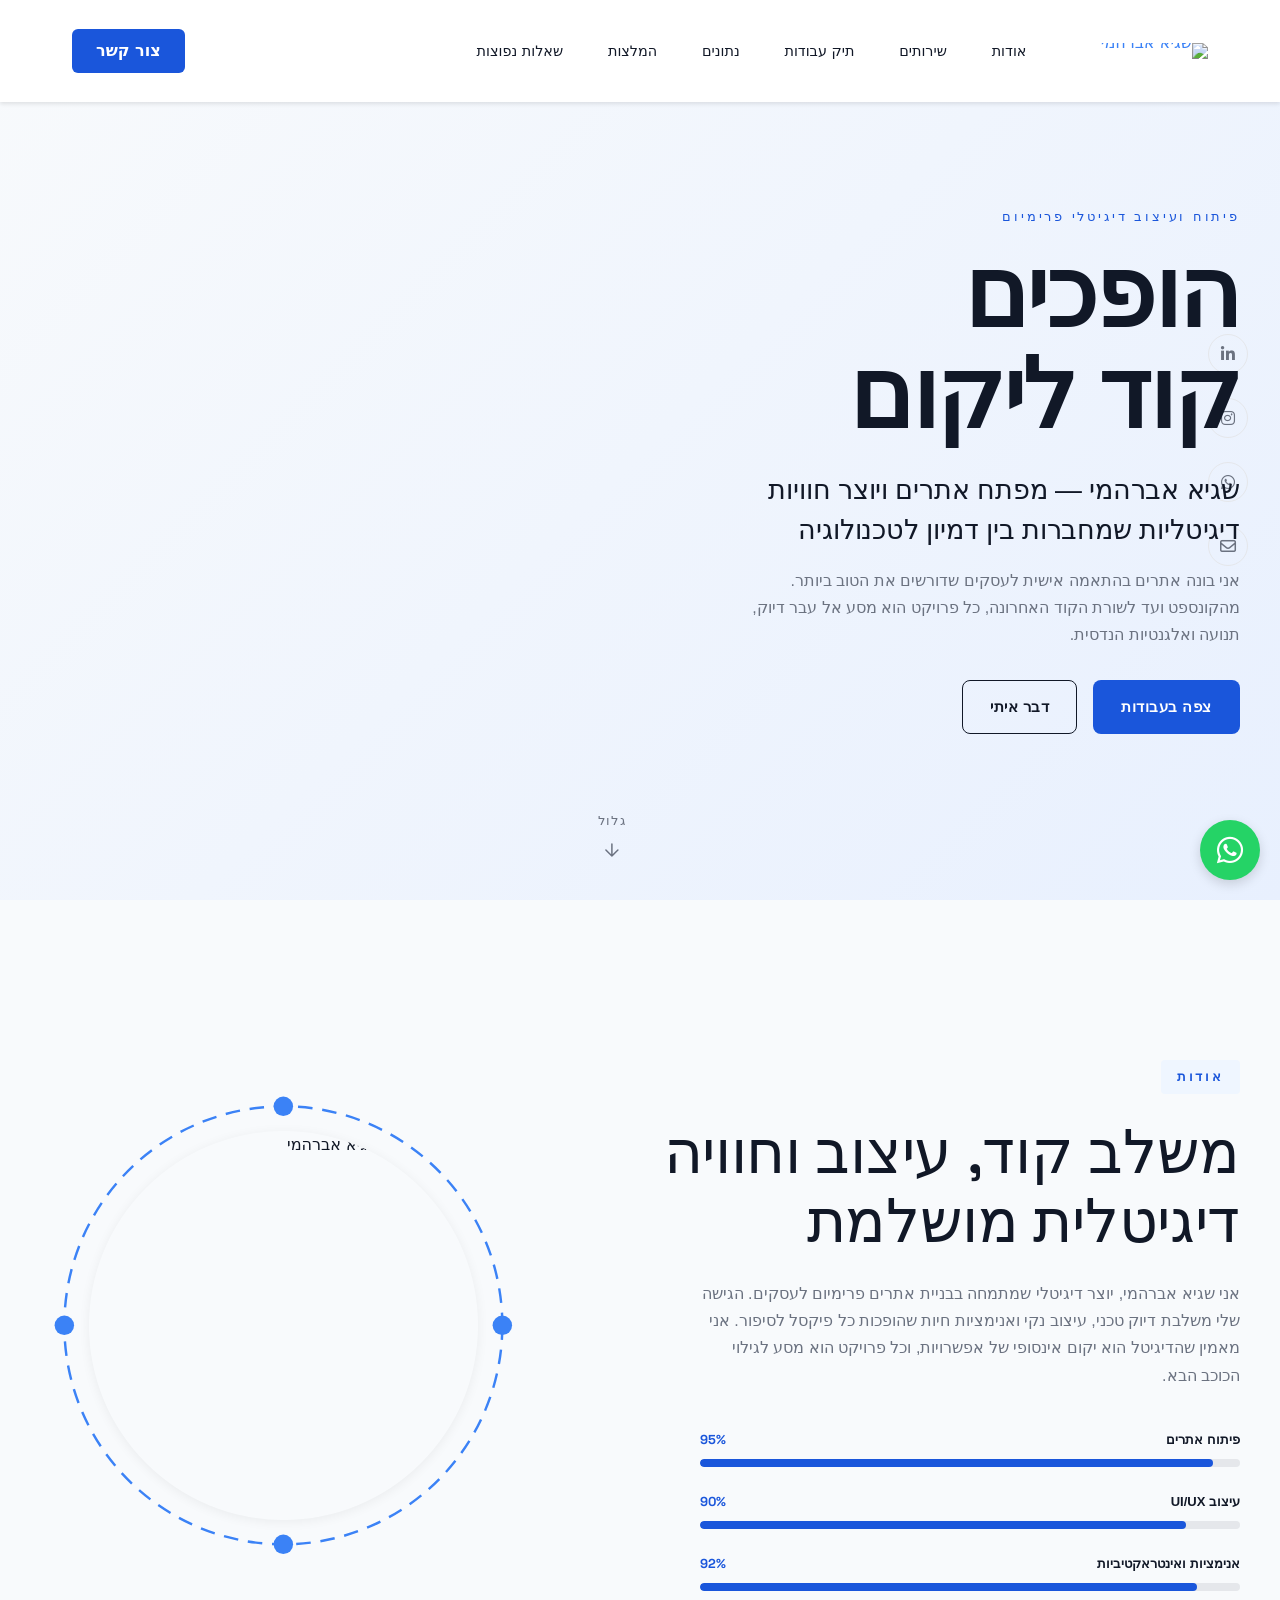
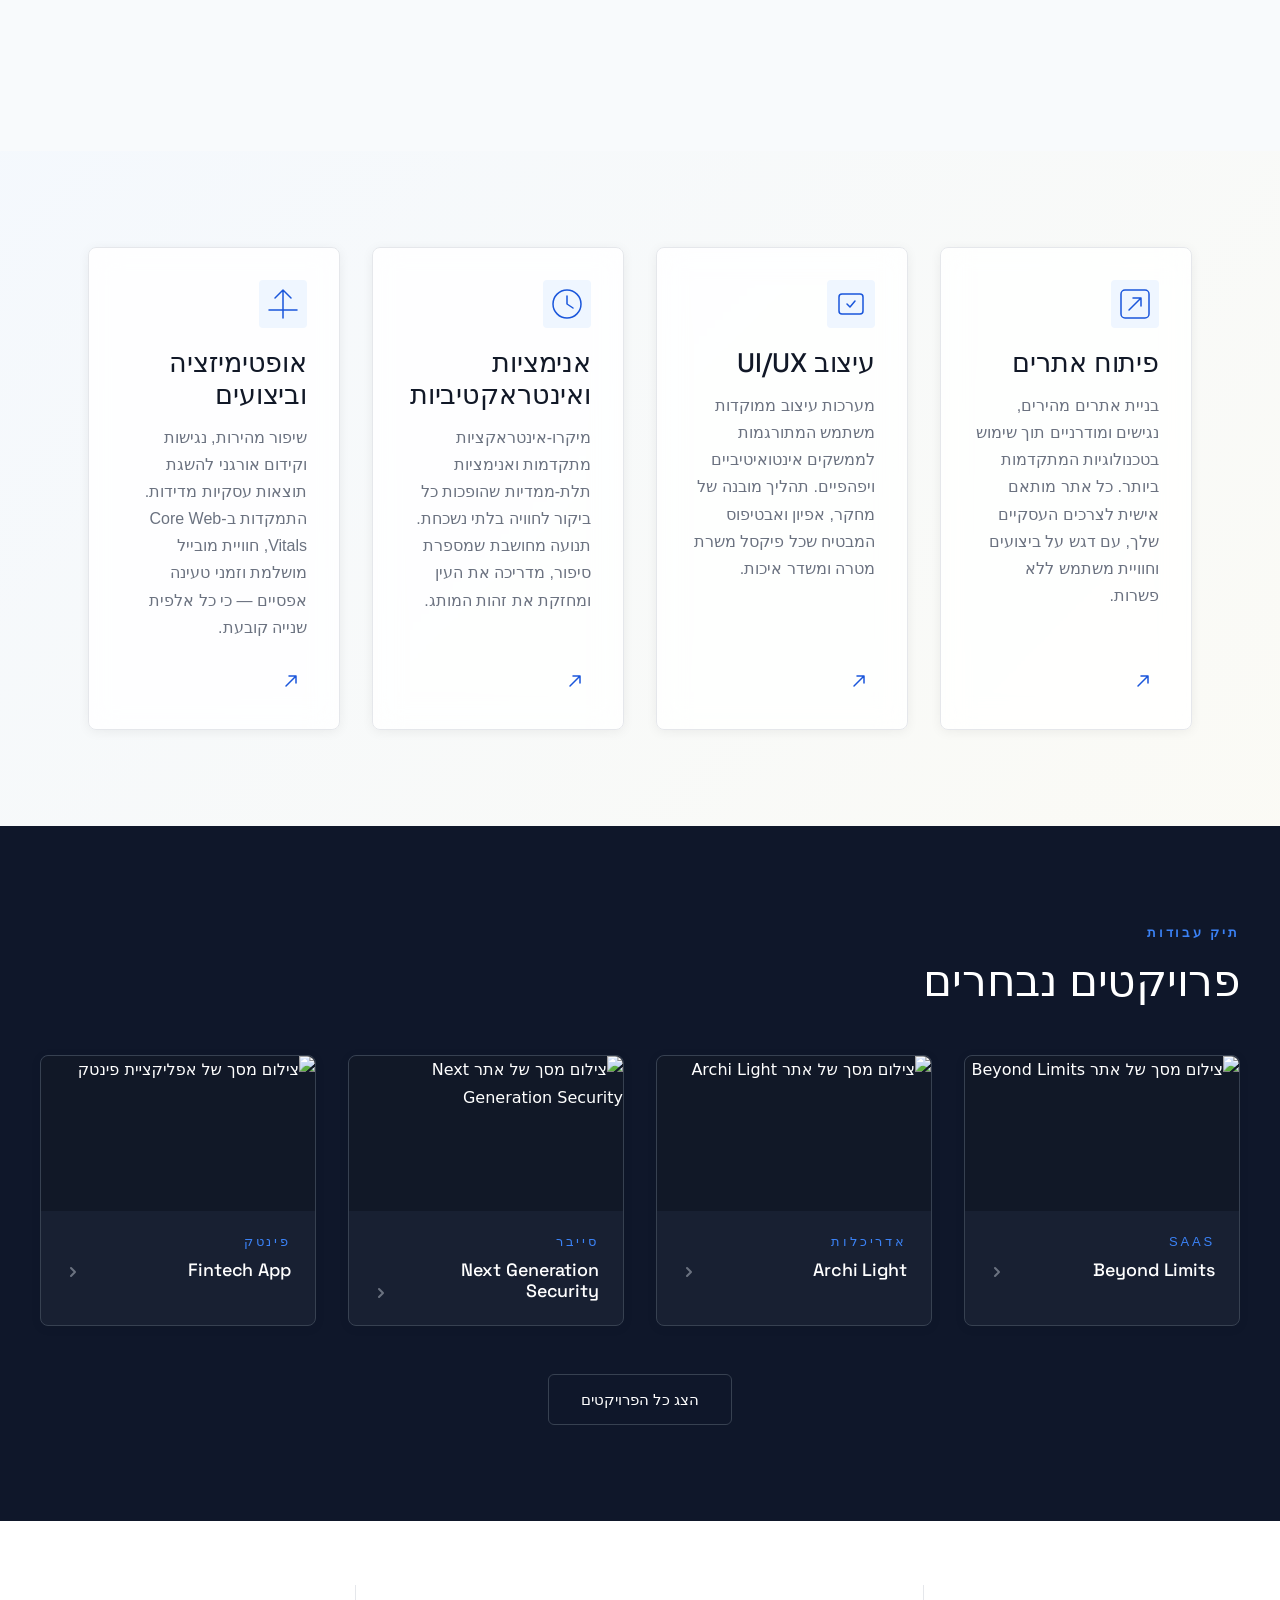
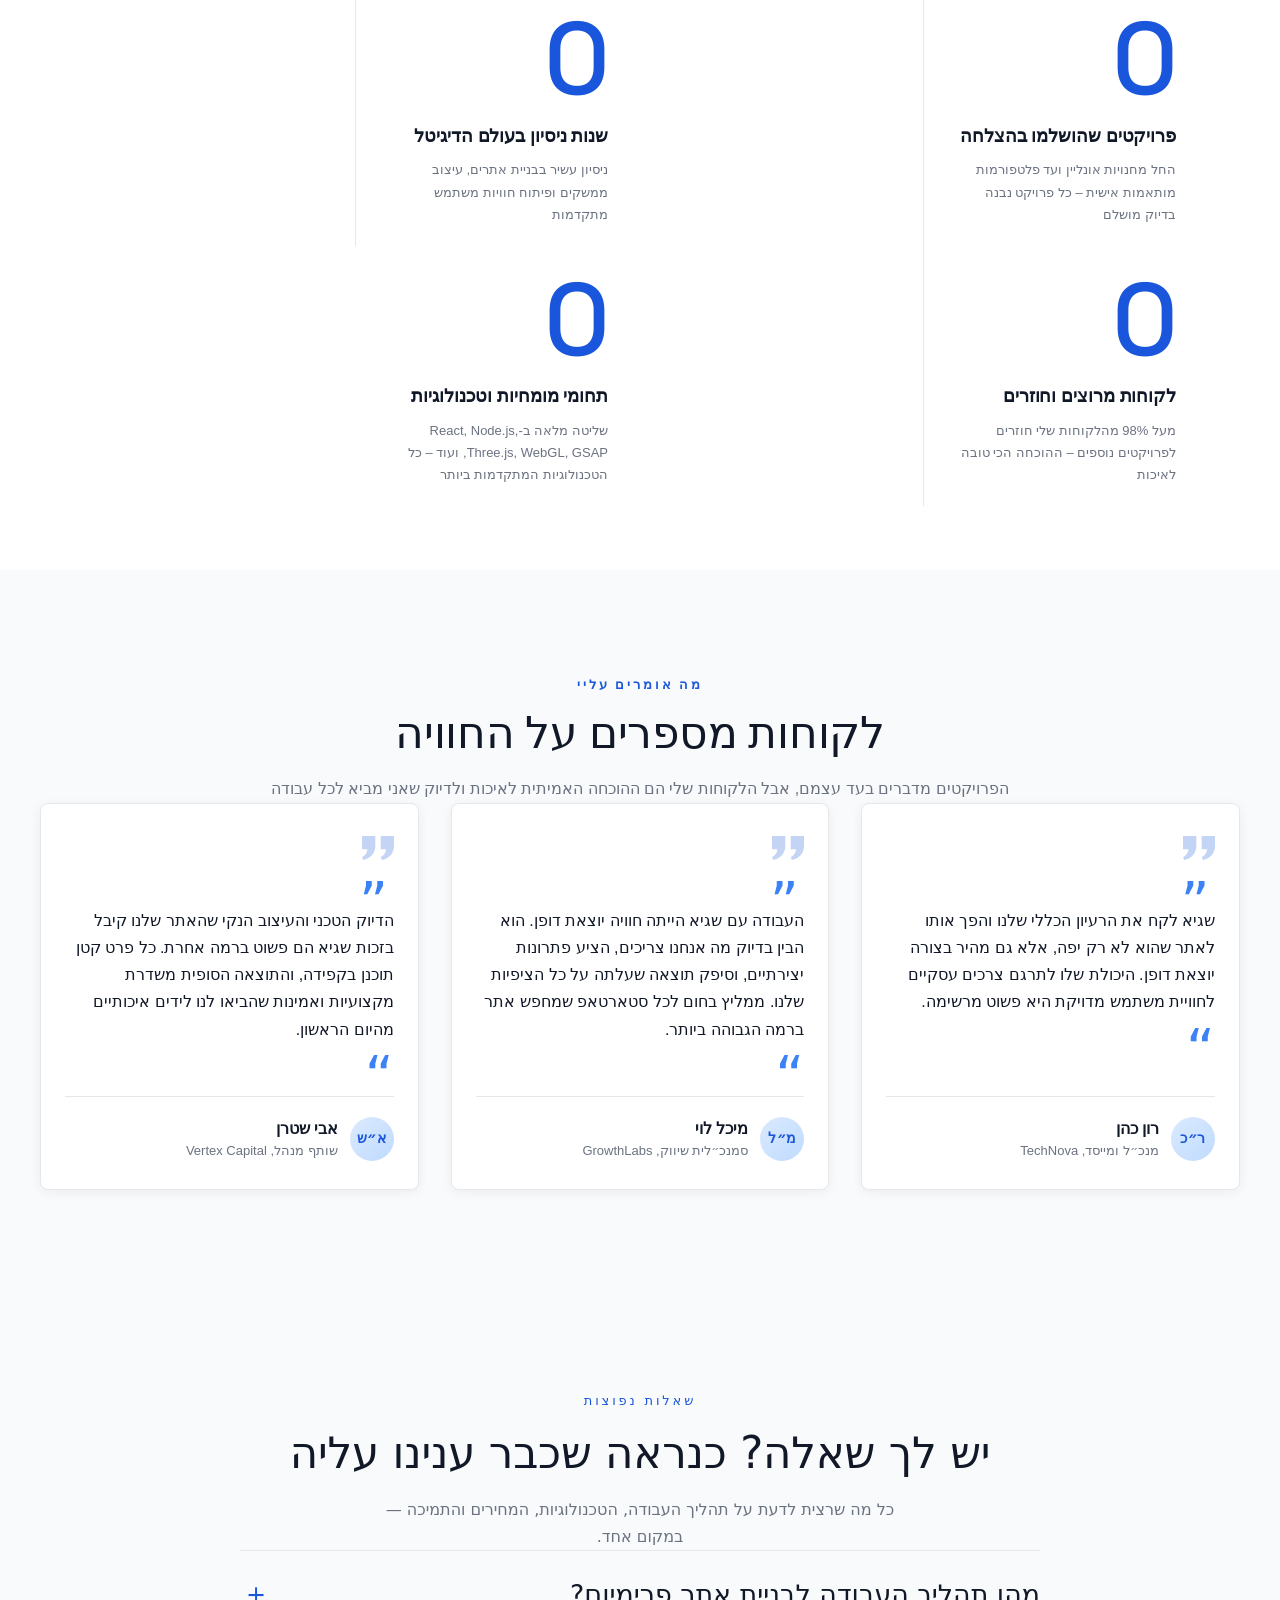
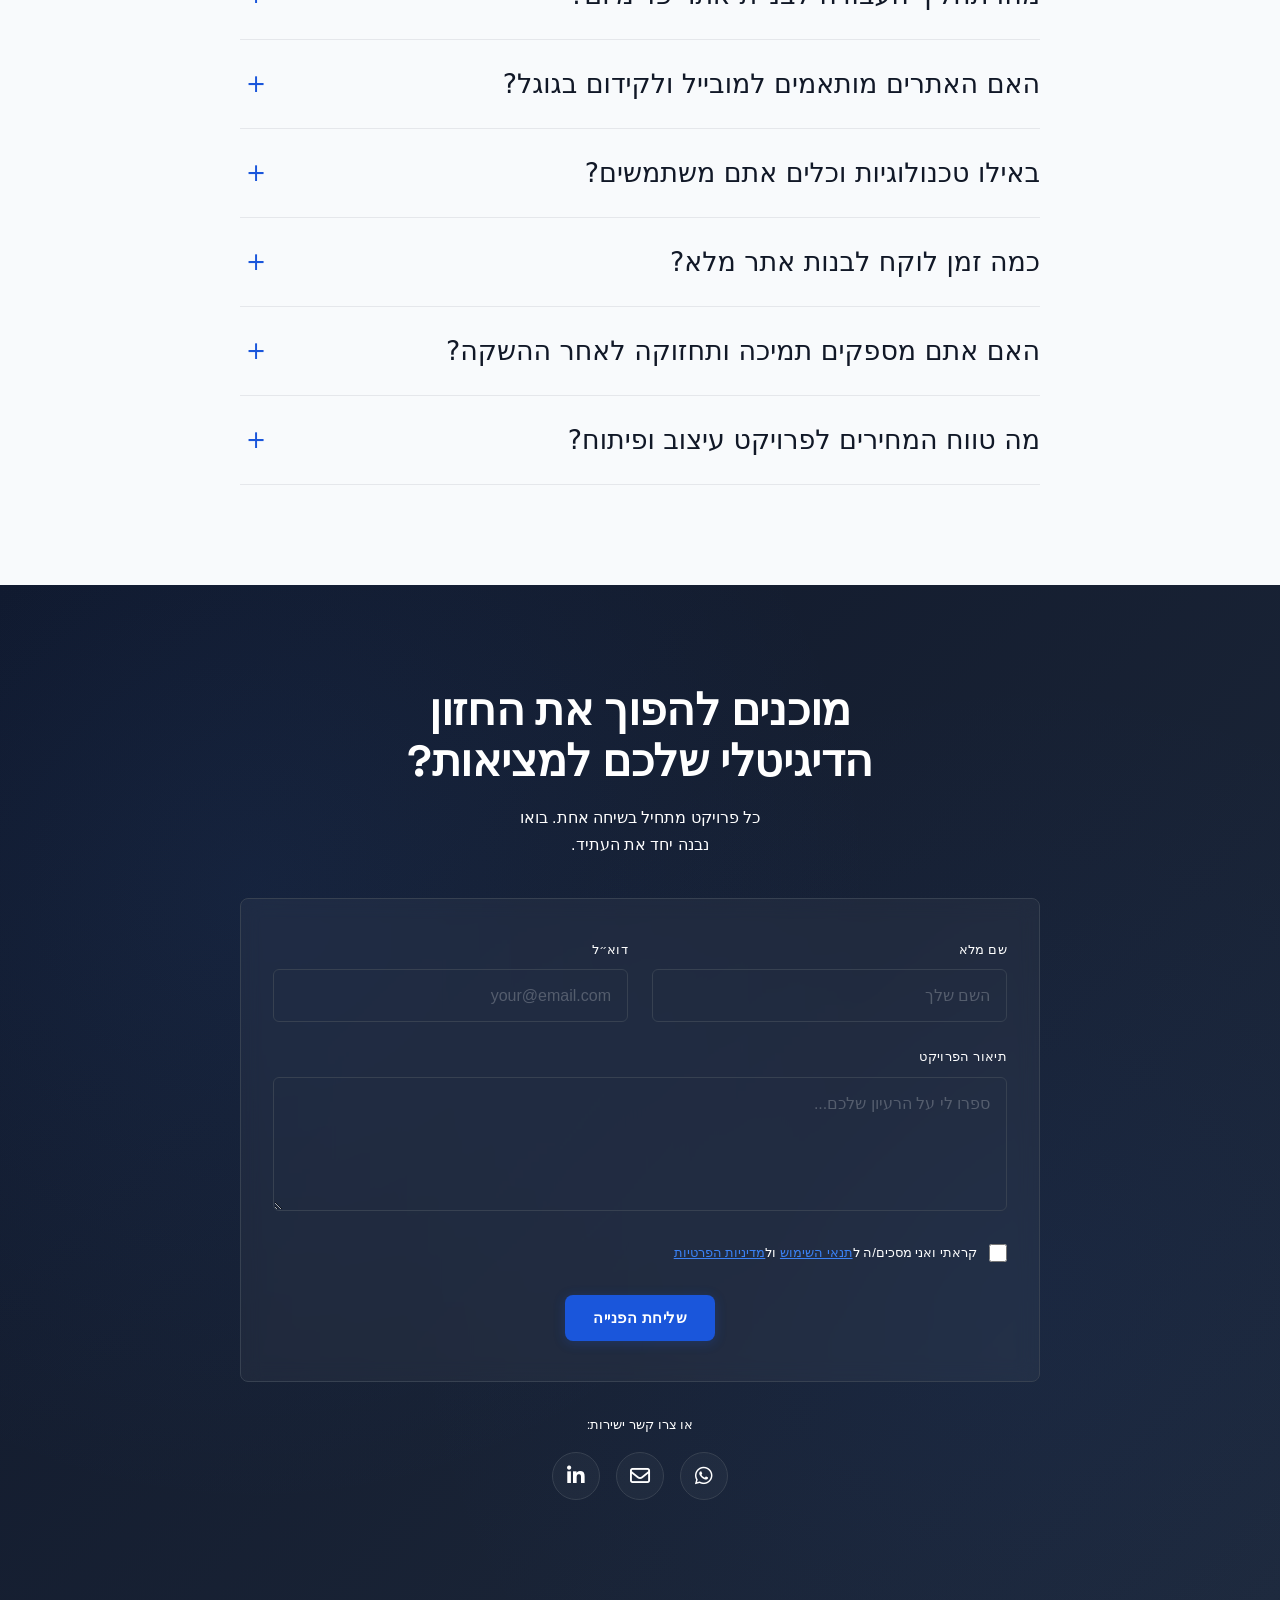
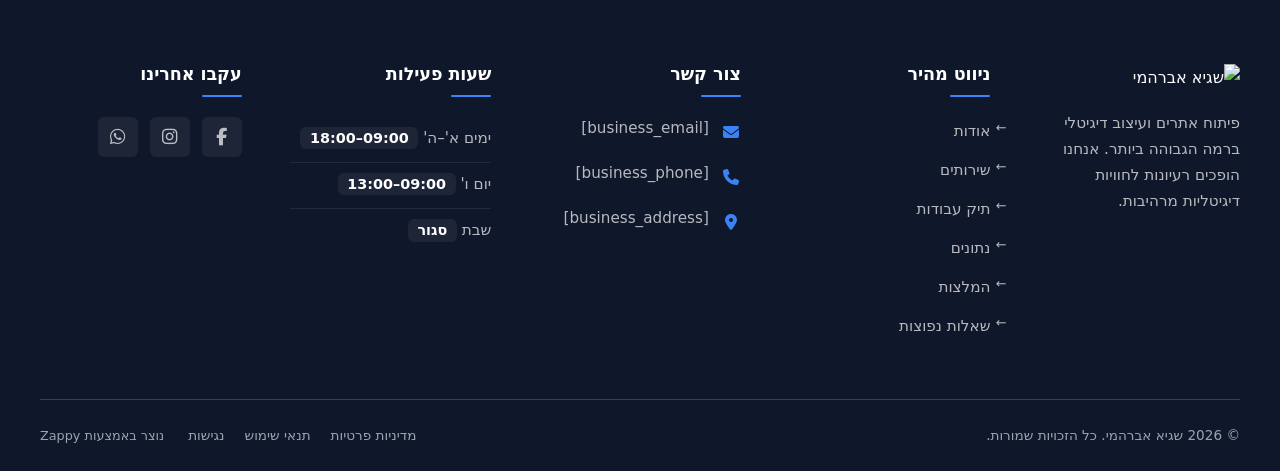
==== public/index.html @ 4ae3df8e "Background sync: Progressive GitHub Sync" ====
<!doctype html><html dir="rtl" lang="he"><head><meta charset="UTF-8"><meta content="width=device-width,initial-scale=1" name="viewport"><meta content="index, follow" name="robots"><title>בונים נוכחות דיגיטלית ששווה זהב — שגיא אברהמי</title><meta content="שגיא אברהמי יוצר עבורך אתר פרימיום שהוא הרבה יותר מנוכחות ברשת — זו חוויה דיגיטלית יוקרתית שמשדרת עוצמה, חדשנות ואיכות ללא פשרות. לחץ כאן כדי להתחיל את המסע שלך ביקום הדיגיטלי." name="description"><meta content="בניית אתרים פרימיום לעסקים, עיצוב אתר יוקרתי לסטארטאפ, בניית אתרים, חוויה דיגיטלית, פיתוח אתרים" name="keywords"><link href="/assets/favicon.ico" rel="icon" type="image/x-icon"><link href="/assets/favicon-16x16.png" rel="icon" type="image/png" sizes="16x16"><link href="/assets/favicon-32x32.png" rel="icon" type="image/png" sizes="32x32"><link href="/assets/favicon-48x48.png" rel="icon" type="image/png" sizes="48x48"><link href="/assets/favicon-192x192.png" rel="icon" type="image/png" sizes="192x192"><link href="/assets/favicon-512x512.png" rel="icon" type="image/png" sizes="512x512"><link href="/assets/apple-touch-icon.png" rel="apple-touch-icon"><script>!function(){"use strict";var t="1c96c80f-4dad-4c85-8af8-2ed34026fe8b",e="https://api.zappy5.com/api/analytics/track",a=18e5,n=2592e6,o=!0,i=!0,r=!0;var s=function(){var e="zappy_visitor_"+t,a=null;try{if(a=localStorage.getItem(e)){var o=JSON.parse(a),i=Date.now();if(i-o.created<n)return o.lastSeen=i,localStorage.setItem(e,JSON.stringify(o)),o.id}}catch(t){console.warn("Zappy Analytics: LocalStorage not available")}var r="zv_"+Date.now()+"_"+Math.random().toString(36).substr(2,9);try{localStorage.setItem(e,JSON.stringify({id:r,created:Date.now(),lastSeen:Date.now()}))}catch(t){}return r}(),c=function(){var e="zappy_session_"+t,n=null;try{if(n=sessionStorage.getItem(e)){var o=JSON.parse(n),i=Date.now();if(i-o.timestamp<a)return o.timestamp=i,sessionStorage.setItem(e,JSON.stringify(o)),o.id}}catch(t){console.warn("Zappy Analytics: SessionStorage not available")}var r="zs_"+Date.now()+"_"+Math.random().toString(36).substr(2,9);try{sessionStorage.setItem(e,JSON.stringify({id:r,timestamp:Date.now()}))}catch(t){}return r}();function l(a,n){n=n||{};var o={website_id:t,event_type:a,page_path:window.location.pathname,referrer:document.referrer||"direct",visitor_id:s,session_id:c,metadata:n};if(navigator.sendBeacon){var i=new Blob([JSON.stringify(o)],{type:"application/json"});navigator.sendBeacon(e,i)}else fetch(e,{method:"POST",headers:{"Content-Type":"application/json"},body:JSON.stringify(o),keepalive:!0}).catch(function(t){console.warn("Zappy Analytics: Failed to track event",t)})}o&&l("pageview",{title:document.title,url:window.location.href}),i&&document.addEventListener("click",function(t){var e=t.target;if("BUTTON"===e.tagName||e.closest("button")){var a="BUTTON"===e.tagName?e:e.closest("button");l("click",{element:"button",text:a.textContent.trim().substring(0,100),id:a.id||null,class:a.className||null})}else if("A"===e.tagName||e.closest("a")){var n="A"===e.tagName?e:e.closest("a");l("navigation",{element:"link",text:n.textContent.trim().substring(0,100),href:n.href,external:n.hostname!==window.location.hostname})}},!0),r&&document.addEventListener("submit",function(t){var e=t.target;l("form_submit",{form_id:e.id||null,form_name:e.name||null,form_action:e.action||null,form_method:e.method||"GET"})},!0);var d=Date.now();window.addEventListener("beforeunload",function(){l("page_unload",{time_on_page:Math.floor((Date.now()-d)/1e3),page_path:window.location.pathname})}),window.zappyAnalytics={track:l,getVisitorId:function(){return s},getSessionId:function(){return c}}}()</script><meta content="בונים נוכחות דיגיטלית ששווה זהב — שגיא אברהמי" property="og:title"><meta content="שגיא אברהמי יוצר עבורך אתר פרימיום שהוא הרבה יותר מנוכחות ברשת — זו חוויה דיגיטלית יוקרתית שמשדרת עוצמה, חדשנות ואיכות ללא פשרות. לחץ כאן כדי להתחיל את המסע שלך ביקום הדיגיטלי." property="og:description"><meta content="summary_large_image" name="twitter:card"><meta content="בונים נוכחות דיגיטלית ששווה זהב — שגיא אברהמי" name="twitter:title"><meta content="שגיא אברהמי יוצר עבורך אתר פרימיום שהוא הרבה יותר מנוכחות ברשת — זו חוויה דיגיטלית יוקרתית שמשדרת עוצמה, חדשנות ואיכות ללא פשרות. לחץ כאן כדי להתחיל את המסע שלך ביקום הדיגיטלי." name="twitter:description"><meta content="website" property="og:type"><meta content="he_IL" property="og:locale"><link href="https://cdnjs.cloudflare.com/ajax/libs/font-awesome/6.4.0/css/all.min.css" rel="stylesheet"><link href="https://fonts.googleapis.com/css2?family=Space+Grotesk:wght@400;500;600;700&amp;family=Inter:wght@400;500;600;700&amp;display=swap" rel="stylesheet"><script src="https://cdnjs.cloudflare.com/ajax/libs/gsap/3.12.5/gsap.min.js" data-zappy-gsap="https://cdnjs.cloudflare.com/ajax/libs/gsap/3.12.5/gsap.min.js" defer=""></script><script src="https://cdnjs.cloudflare.com/ajax/libs/gsap/3.12.5/ScrollTrigger.min.js" data-zappy-gsap="https://cdnjs.cloudflare.com/ajax/libs/gsap/3.12.5/ScrollTrigger.min.js" defer=""></script><link href="https://fonts.googleapis.com" rel="preconnect"><link href="https://fonts.gstatic.com" rel="preconnect" crossorigin=""><style>.skip-link{position:absolute;top:0;left:0;transform:translateY(-200%);padding:12px 18px;background:var(--bg-dark,#1a1a1a);color:var(--text-light,#fff);font-weight:600;border-radius:0 0 8px 0;z-index:10000}.skip-link:focus{transform:none;outline:2px solid var(--ring,#fff);outline-offset:2px}:focus-visible{outline:2px solid var(--ring,currentColor);outline-offset:3px}</style><link href="/assets/favicon.ico" rel="icon" type="image/x-icon"><link href="/assets/favicon-16x16.png" rel="icon" type="image/png" sizes="16x16"><link href="/assets/favicon-32x32.png" rel="icon" type="image/png" sizes="32x32"><link href="/assets/favicon-48x48.png" rel="icon" type="image/png" sizes="48x48"><link href="/assets/favicon-192x192.png" rel="icon" type="image/png" sizes="192x192"><link href="/assets/favicon-512x512.png" rel="icon" type="image/png" sizes="512x512"><link href="/assets/apple-touch-icon.png" rel="apple-touch-icon"><link href="https://cdn.jsdelivr.net/npm/vanilla-cookieconsent@3/dist/cookieconsent.css" rel="stylesheet"><script src="https://cdn.jsdelivr.net/npm/vanilla-cookieconsent@3/dist/cookieconsent.umd.js"></script><script src="https://cdn.jsdelivr.net/gh/mickidum/acc_toolbar/acctoolbar/acctoolbar.min.js"></script><link href="/styles.css" rel="stylesheet"><script>window.ZAPPY_WEBSITE_ID="1c96c80f-4dad-4c85-8af8-2ed34026fe8b",window.ZAPPY_API_BASE="https://api.zappy5.com"</script><style id="zappy-dropdown-submenu-styles">#navMenu li:has(.sub-menu),.nav-menu li:has(.sub-menu),.navbar li:has(.sub-menu),nav li:has(.sub-menu){position:relative}#navMenu .sub-menu,.nav-menu .sub-menu,.navbar .sub-menu,nav .sub-menu{display:block!important;position:absolute!important;top:100%;left:0;min-width:220px;background:#fff;border-radius:8px;box-shadow:0 8px 25px rgba(0,0,0,.15);padding:8px 0;opacity:0;visibility:hidden;transform:translateY(10px);transition:all .3s ease;z-index:1000;list-style:none;pointer-events:none}#navMenu li:hover>.sub-menu,.nav-menu li:hover>.sub-menu,.navbar li:hover>.sub-menu,nav li:hover>.sub-menu{opacity:1!important;visibility:visible!important;transform:translateY(0)!important;pointer-events:auto!important}.sub-menu li{list-style:none;margin:0;padding:0}.sub-menu a{display:block!important;padding:10px 16px!important;color:var(--text-dark,#333)!important;font-weight:500;text-decoration:none;white-space:nowrap;transition:background-color .2s}.sub-menu .zappy-nav-child>a{padding-left:28px!important;font-size:.9em!important;opacity:.85!important}[dir=rtl] .sub-menu .zappy-nav-child>a,html[lang=ar] .sub-menu .zappy-nav-child>a,html[lang=he] .sub-menu .zappy-nav-child>a{padding-left:10px!important;padding-right:28px!important}.sub-menu .zappy-nav-parent>a{font-weight:600!important}.sub-menu a:hover{background-color:#f5f5f5}[dir=rtl] .nav-menu .sub-menu,[dir=rtl] .navbar .sub-menu,[dir=rtl] nav .sub-menu,html[lang=ar] .nav-menu .sub-menu,html[lang=ar] .navbar .sub-menu,html[lang=ar] nav .sub-menu,html[lang=he] .nav-menu .sub-menu,html[lang=he] .navbar .sub-menu,html[lang=he] nav .sub-menu{left:auto!important;right:0!important}.sub-menu:empty,.sub-menu:not(:has(li)):not(:has(> a)),.sub-menu:not(:has(li:not(.zappy-hidden-menu-item))):not(:has(> a)){display:none!important;opacity:0!important;visibility:hidden!important;pointer-events:none!important}li:has(.menu-group-title):hover>.sub-menu{opacity:1!important;visibility:visible!important;transform:translateY(0)!important;pointer-events:auto!important}#navMenu>li>.menu-group-title,.nav-menu>li>.menu-group-title{display:inline-block;padding:.5rem 1rem;cursor:default;user-select:none}@media (max-width:768px){#navMenu .sub-menu,.nav-menu .sub-menu,.navbar .sub-menu,nav .sub-menu{position:static!important;transform:none!important;box-shadow:none!important;background:0 0!important;max-height:0;overflow:hidden;opacity:0;visibility:hidden;transition:max-height .3s ease,opacity .3s ease;padding:0!important;border-radius:0!important}#navMenu .sub-menu.mobile-expanded,.nav-menu .sub-menu.mobile-expanded,.navbar .sub-menu.mobile-expanded{max-height:none!important;overflow-y:visible!important;opacity:1!important;visibility:visible!important;padding:8px 0 8px 16px!important}[dir=rtl] .sub-menu.mobile-expanded,html[lang=he] .sub-menu.mobile-expanded{padding:8px 16px 8px 0!important}#navMenu li:hover>.sub-menu,.nav-menu li:hover>.sub-menu,.navbar li:hover>.sub-menu,nav li:hover>.sub-menu{opacity:0;visibility:hidden;pointer-events:none}#navMenu li>.sub-menu.mobile-expanded,.nav-menu li>.sub-menu.mobile-expanded,.navbar li>.sub-menu.mobile-expanded,nav li>.sub-menu.mobile-expanded{opacity:1!important;visibility:visible!important;pointer-events:auto!important}#navMenu li:has(.sub-menu),.nav-menu li:has(.sub-menu),.navbar li:has(.sub-menu),nav li:has(.sub-menu){display:flex!important;flex-wrap:wrap!important;align-items:center!important;position:relative!important;min-height:44px!important}#navMenu li:has(.sub-menu)>a,.nav-menu li:has(.sub-menu)>a,.navbar li:has(.sub-menu)>a,nav li:has(.sub-menu)>a{flex:1!important;min-width:0!important}#navMenu li:has(.sub-menu)>.menu-group-title,.nav-menu li:has(.sub-menu)>.menu-group-title,.navbar li:has(.sub-menu)>.menu-group-title,nav li:has(.sub-menu)>.menu-group-title{flex:1!important;min-width:0!important;padding:0!important;line-height:inherit!important}#navMenu li:has(.sub-menu)>.sub-menu,.nav-menu li:has(.sub-menu)>.sub-menu,.navbar li:has(.sub-menu)>.sub-menu,nav li:has(.sub-menu)>.sub-menu{flex-basis:100%!important;width:100%!important}#navMenu li:has(.sub-menu)>a [class*=arrow],#navMenu li:has(.sub-menu)>a [class*=chevron],.nav-menu li:has(.sub-menu)>a .fa-angle-down,.nav-menu li:has(.sub-menu)>a .fa-chevron-down,.nav-menu li:has(.sub-menu)>a [class*=arrow],.nav-menu li:has(.sub-menu)>a [class*=chevron],nav li:has(.sub-menu)>a [class*=arrow],nav li:has(.sub-menu)>a [class*=chevron]{display:none!important;visibility:hidden!important}.mobile-submenu-toggle{display:flex!important;align-items:center!important;justify-content:center!important;width:44px!important;height:auto!important;background:0 0!important;border:none!important;cursor:pointer!important;color:var(--text-dark)!important;position:static!important;flex-shrink:0!important;align-self:stretch!important;z-index:2!important;padding:0!important;margin:0!important}.mobile-submenu-toggle::after{content:''!important;width:0!important;height:0!important;border-left:6px solid transparent!important;border-right:6px solid transparent!important;border-top:7px solid currentColor!important;transition:transform .3s ease!important}.mobile-submenu-toggle.expanded::after{transform:rotate(180deg)!important}.sub-menu a{padding:10px 0!important;display:block!important;color:var(--text-dark)!important;white-space:normal!important}.sub-menu .zappy-nav-child>a{padding-left:28px!important;font-size:.9em!important;opacity:.85!important}[dir=rtl] .sub-menu .zappy-nav-child>a,html[lang=ar] .sub-menu .zappy-nav-child>a,html[lang=he] .sub-menu .zappy-nav-child>a{padding-left:0!important;padding-right:28px!important}.sub-menu .zappy-nav-parent>a{font-weight:600!important}#navMenu.active,.nav-menu.active{max-width:100vw!important;overflow-x:hidden!important;box-sizing:border-box!important}.navbar .sub-menu li a,.zappy-products-dropdown .sub-menu a,nav.navbar .sub-menu li a{color:var(--text-dark)!important}}@media (min-width:769px){.mobile-submenu-toggle{display:none!important}}</style><style id="zappy-widget-visibility">html[dir=rtl] .whatsapp-float{right:20px!important;left:auto!important}html:not([dir]) .whatsapp-float,html[dir=ltr] .whatsapp-float{left:20px!important;right:auto!important}html[dir=rtl] #mic-access-tool-general-button,html[dir=rtl] #mic-init-access-tool #mic-access-tool-general-button,html[dir=rtl] #mic-init-access-tool .mic-access-tool-general-button,html[dir=rtl] ._access-icon,html[dir=rtl] .mic-access-tool-general-button{left:20px!important;right:auto!important}html:not([dir]) #mic-access-tool-general-button,html:not([dir]) #mic-init-access-tool #mic-access-tool-general-button,html:not([dir]) #mic-init-access-tool .mic-access-tool-general-button,html:not([dir]) ._access-icon,html:not([dir]) .mic-access-tool-general-button,html[dir=ltr] #mic-access-tool-general-button,html[dir=ltr] #mic-init-access-tool #mic-access-tool-general-button,html[dir=ltr] #mic-init-access-tool .mic-access-tool-general-button,html[dir=ltr] ._access-icon,html[dir=ltr] .mic-access-tool-general-button{right:20px!important;left:auto!important}@media (max-width:768px){.whatsapp-float{display:flex!important}}@media (min-width:769px){.whatsapp-float{display:flex!important}}@media (max-width:768px){#mic-access-tool-general-button,#mic-init-access-tool #mic-access-tool-general-button,#mic-init-access-tool .mic-access-tool-general-button,._access-icon,.mic-access-tool-general-button{display:flex!important;visibility:visible!important;opacity:1!important;pointer-events:auto!important}#mic-access-tool-box.opened-mic-access-tool,#mic-init-access-tool #mic-access-tool-box.opened-mic-access-tool,.mic-access-tool-box.opened-mic-access-tool{visibility:visible!important;opacity:1!important;pointer-events:auto!important}}@media (min-width:769px){#mic-access-tool-general-button,#mic-init-access-tool #mic-access-tool-general-button,#mic-init-access-tool .mic-access-tool-general-button,._access-icon,.mic-access-tool-general-button{display:flex!important;visibility:visible!important;opacity:1!important;pointer-events:auto!important}#mic-access-tool-box.opened-mic-access-tool,#mic-init-access-tool #mic-access-tool-box.opened-mic-access-tool,.mic-access-tool-box.opened-mic-access-tool{visibility:visible!important;opacity:1!important;pointer-events:auto!important}}</style></head><body><a href="#main" class="skip-link">דלג לתוכן הראשי</a><nav class="navbar" dir="rtl"><button class="mobile-toggle" aria-label="Menu" id="mobileToggle"><svg viewBox="0 0 24 24" fill="none" height="24" width="24" class="hamburger-icon"><path d="M3 12h18M3 6h18M3 18h18" stroke="currentColor" stroke-linecap="round" stroke-width="2"></path></svg> <svg viewBox="0 0 24 24" fill="none" height="24" width="24" class="close-icon" style="display:none"><path d="M18 6L6 18M6 6l12 12" stroke="currentColor" stroke-linecap="round" stroke-width="2"></path></svg></button> <button class="phone-header-btn" aria-label="Call" data-phone="[business_phone]"><svg viewBox="0 0 24 24" fill="currentColor" height="20" width="20"><path d="M22 16.92v3a2 2 0 0 1-2.18 2 19.79 19.79 0 0 1-8.63-3.07 19.5 19.5 0 0 1-6-6 19.79 19.79 0 0 1-3.07-8.67A2 2 0 0 1 4.11 2h3a2 2 0 0 1 2 1.72 12.84 12.84 0 0 0 .7 2.81 2 2 0 0 1-.45 2.11L8.09 9.91a16 16 0 0 0 6 6l1.27-1.27a2 2 0 0 1 2.11-.45 12.84 12.84 0 0 0 2.81.7A2 2 0 0 1 22 16.92z"></path></svg></button><div class="nav-container"><div class="nav-right-group"><div class="nav-brand"><a href="/" class="logo-link"><img alt="שגיא אברהמי" class="logo" src="/assets/site-----image-1.webp"></a></div><ul class="nav-menu" id="navMenu"><li><a href="#about">אודות</a></li><li><a href="#services">שירותים</a></li><li><a href="#portfolio">תיק עבודות</a></li><li><a href="#stats">נתונים</a></li><li><a href="#testimonials">המלצות</a></li><li><a href="#faq">שאלות נפוצות</a></li></ul></div><div class="nav-cta-container"><li class="nav-cta-item"><a href="#cta" class="nav-cta-btn">צור קשר</a></li></div></div></nav><script>window.addEventListener("load",function(){const e=document.querySelector(".navbar, nav, header");if(!e)return void console.log("[Navbar] Navbar element not found");let t=document.getElementById("mobileToggle")||document.querySelector(".mobile-toggle")||document.querySelector(".hamburger")||document.querySelector(".hamburger-menu")||document.querySelector(".menu-toggle")||document.querySelector(".burger-menu")||document.querySelector('[aria-label="Menu"]')||document.querySelector('[aria-label="תפריט"]');const o=document.querySelector(".phone-header-btn"),n=window.getComputedStyle(e);let r=n.backgroundColor;if(console.log("[Navbar] Initial navbar background:",r),"transparent"===r||"rgba(0, 0, 0, 0)"===r||r.startsWith("rgba")&&r.includes(", 0)")){const e=n.backgroundImage;if(e&&"none"!==e)console.log("[Navbar] Navbar has background image/gradient, using dark text"),r="rgb(240, 240, 240)";else{const e=window.getComputedStyle(document.body).backgroundColor;console.log("[Navbar] Navbar transparent, using body background:",e),r=e}}const a=r.match(/\d+/g);if(a&&a.length>=3){const e=(.299*parseInt(a[0])+.587*parseInt(a[1])+.114*parseInt(a[2]))/255;console.log("[Navbar] Mobile button colors preserved from Claude CSS (luminance:",e.toFixed(2)+")");const n=document.createElement("style");n.id="zappy-mobile-nav-fix";document.documentElement.lang;document.documentElement.dir,n.textContent='\n        /* Hide mobile buttons on desktop, show only on mobile */\n        @media (min-width: 769px) {\n          .mobile-toggle,\n          .phone-header-btn {\n            display: none !important;\n          }\n        }\n        \n        /* Show and position mobile buttons correctly on mobile */\n        @media (max-width: 768px) {\n          .navbar,\n          nav.navbar {\n            min-height: 70px !important;\n          }\n\n          .mobile-toggle,\n          .phone-header-btn {\n            position: absolute !important;\n            top: 0 !important;\n            bottom: 0 !important;\n            margin-top: auto !important;\n            margin-bottom: auto !important;\n            transform: none !important;\n            z-index: 1001 !important;\n            display: flex !important;\n            align-items: center !important;\n            justify-content: center !important;\n            width: 36px !important;\n            height: 36px !important;\n            border-radius: 50% !important;\n            border: none !important;\n            cursor: pointer !important;\n            padding: 6px !important;\n            background: none !important;\n            color: var(--nav-text, var(--text-dark)) !important;\n            touch-action: manipulation !important;\n            -webkit-tap-highlight-color: transparent !important;\n          }\n\n          html[data-zappy-site-type="ecommerce"] .phone-header-btn,\n          body[data-zappy-site-type="ecommerce"] .phone-header-btn,\n          html[data-zappy-site-type="ecommerce"] header .phone-header-btn,\n          html[data-zappy-site-type="ecommerce"] nav .phone-header-btn {\n            display: none !important;\n            visibility: hidden !important;\n            width: 0 !important;\n            height: 0 !important;\n            min-width: 0 !important;\n            overflow: hidden !important;\n          }\n          \n          /* LTR positioning (default): hamburger LEFT, phone RIGHT */\n          html:not([dir="rtl"]):not([lang="he"]):not([lang="ar"]) .mobile-toggle,\n          html[dir="ltr"] .mobile-toggle {\n            left: 12px !important;\n            right: auto !important;\n          }\n          html:not([dir="rtl"]):not([lang="he"]):not([lang="ar"]) .phone-header-btn,\n          html[dir="ltr"] .phone-header-btn {\n            right: 12px !important;\n            left: auto !important;\n          }\n          \n          /* RTL positioning: hamburger RIGHT, phone LEFT */\n          html[dir="rtl"] .mobile-toggle,\n          html[lang="he"] .mobile-toggle,\n          html[lang="ar"] .mobile-toggle {\n            right: 12px !important;\n            left: auto !important;\n          }\n          html[dir="rtl"] .phone-header-btn,\n          html[lang="he"] .phone-header-btn,\n          html[lang="ar"] .phone-header-btn {\n            left: 12px !important;\n            right: auto !important;\n          }\n          \n          /* CRITICAL: Ensure nav-container has min-height on mobile */\n          /* All children are positioned absolutely/fixed on mobile, so height:auto collapses to 0 */\n          .nav-container {\n            min-height: 70px !important;\n            position: relative !important;\n          }\n          \n          /* Ensure SVG icons are properly sized and inherit color */\n          .mobile-toggle svg,\n          .phone-header-btn svg {\n            width: 24px !important;\n            height: 24px !important;\n            /* Don\'t force display - let JavaScript control hamburger/close toggle */\n          }\n          \n          /* Reset nav-cta-container on mobile - remove desktop box-shadow/padding */\n          /* that creates a visible ghost box when CTA button is hidden */\n          .nav-cta-container {\n            box-shadow: none !important;\n            padding: 0 !important;\n          }\n          \n          /* Hide nav-cta-container entirely on mobile when there\'s no lang-switcher */\n          /* (only the CTA button is inside, and it\'s hidden on mobile) */\n          .nav-cta-container:not(:has(.lang-switcher)) {\n            display: none !important;\n          }\n          \n          /* CRITICAL: Prevent hero image fade gradient from bleeding over headline text */\n          /* The .image-fade-gradient has bottom: -30px (extends below parent) */\n          /* On mobile stacked layout, this overlaps the h1 text below the image */\n          .hero-image-column {\n            overflow: hidden !important;\n          }\n          .image-fade-gradient {\n            bottom: 0 !important;\n          }\n          \n          /* Hide desktop language switcher on mobile - hamburger menu handles it */\n          /* High specificity to override stored CSS */\n          .lang-switcher,\n          .nav-cta-container .lang-switcher,\n          .nav-container .lang-switcher,\n          .navbar .lang-switcher,\n          .navbar .nav-cta-container .lang-switcher {\n            display: none !important;\n          }\n        }\n      ';const r=document.getElementById("zappy-mobile-nav-fix");r&&r.remove(),document.head.appendChild(n),console.log("[Navbar] Critical CSS injected for mobile nav positioning");const i=window.innerWidth<=768;if(t){const e=t.querySelector(".hamburger-icon"),o=t.querySelector(".close-icon");e&&(e.style.setProperty("width","24px","important"),e.style.setProperty("height","24px","important"),e.style.setProperty("display","block","important")),o&&(o.style.setProperty("width","24px","important"),o.style.setProperty("height","24px","important"),o.style.setProperty("display","none","important")),i?(t.style.setProperty("position","absolute","important"),t.style.setProperty("top","0","important"),t.style.setProperty("bottom","0","important"),t.style.setProperty("margin-top","auto","important"),t.style.setProperty("margin-bottom","auto","important"),t.style.setProperty("transform","none","important"),t.style.setProperty("z-index","1001","important"),t.style.removeProperty("left"),t.style.removeProperty("right"),console.log("[Navbar] Mobile toggle positioning applied (mobile viewport)")):(t.style.removeProperty("position"),t.style.removeProperty("top"),t.style.removeProperty("transform"),t.style.removeProperty("z-index"),t.style.removeProperty("left"),t.style.removeProperty("right"),console.log("[Navbar] Desktop viewport - cleared mobile toggle inline positioning"))}if(o){const e=o.querySelector("svg");e&&(e.style.width="24px",e.style.height="24px",e.setAttribute("width","24"),e.setAttribute("height","24")),i?(o.style.setProperty("position","absolute","important"),o.style.setProperty("top","0","important"),o.style.setProperty("bottom","0","important"),o.style.setProperty("margin-top","auto","important"),o.style.setProperty("margin-bottom","auto","important"),o.style.setProperty("transform","none","important"),o.style.setProperty("z-index","1001","important"),o.style.removeProperty("left"),o.style.removeProperty("right"),console.log("[Navbar] Phone button positioning applied (mobile viewport)")):(o.style.removeProperty("position"),o.style.removeProperty("top"),o.style.removeProperty("transform"),o.style.removeProperty("z-index"),o.style.removeProperty("left"),o.style.removeProperty("right"),console.log("[Navbar] Desktop viewport - cleared phone button inline positioning"))}}else console.log("[Navbar] Could not parse background color:",r);t=document.getElementById("mobileToggle")||document.querySelector(".mobile-toggle")||document.querySelector(".hamburger")||document.querySelector(".hamburger-menu")||document.querySelector(".menu-toggle")||document.querySelector(".burger-menu")||document.querySelector('[aria-label="Menu"]')||document.querySelector('[aria-label="תפריט"]');const i=document.getElementById("navMenu")||document.querySelector(".nav-menu")||document.querySelector(".nav-links")||document.querySelector("nav ul:not(.submenu)");if(!t||!i)return void console.log("[Navbar] Mobile toggle or menu not found:",{toggle:!!t,menu:!!i});i.id||(i.id="navMenu"),console.log("[Navbar] Initializing mobile menu...");const l=t.cloneNode(!0);t.parentNode.replaceChild(l,t);var s=0;function p(e){var t=Date.now();t-s<300||(s=t,function(e){e.preventDefault(),e.stopPropagation();const t=l.querySelector(".hamburger-icon"),o=l.querySelector(".close-icon");i.classList.contains("active")?(i.classList.remove("active"),t&&t.style.setProperty("display","block","important"),o&&o.style.setProperty("display","none","important"),document.body.style.overflow="",document.body.classList.remove("menu-open"),console.log("[Navbar] Menu closed")):(i.classList.add("active"),t&&t.style.setProperty("display","none","important"),o&&o.style.setProperty("display","block","important"),document.body.style.overflow="hidden",document.body.classList.add("menu-open"),console.log("[Navbar] Menu opened"))}(e))}l.addEventListener("click",p),l.addEventListener("touchend",p),document.addEventListener("keydown",function(e){if(("Escape"===e.key||"Esc"===e.key)&&i.classList.contains("active")){const e=l.querySelector(".hamburger-icon"),t=l.querySelector(".close-icon");i.classList.remove("active"),e&&e.style.setProperty("display","block","important"),t&&t.style.setProperty("display","none","important"),document.body.style.overflow="",document.body.classList.remove("menu-open"),console.log("[Navbar] Menu closed (Escape)")}}),i.querySelectorAll("a").forEach(function(e){e.addEventListener("click",function(){if("#"===this.getAttribute("href"))return;const e=l.querySelector(".hamburger-icon"),t=l.querySelector(".close-icon");i.classList.remove("active"),e&&e.style.setProperty("display","block","important"),t&&t.style.setProperty("display","none","important"),document.body.style.overflow="",document.body.classList.remove("menu-open"),console.log("[Navbar] Menu closed (link clicked)")})});var m=i.querySelectorAll(".dropdown-toggle");m.forEach(function(e){e.addEventListener("click",function(e){e.preventDefault(),e.stopPropagation();var t=this.closest(".nav-dropdown");t&&(t.parentNode.querySelectorAll(".nav-dropdown.open").forEach(function(e){e!==t&&e.classList.remove("open")}),t.classList.toggle("open"),console.log("[Navbar] Dropdown toggled:",t.classList.contains("open")?"open":"closed"))})}),document.addEventListener("click",function(e){e.target.closest(".nav-dropdown")||document.querySelectorAll(".nav-dropdown.open").forEach(function(e){e.classList.remove("open")})}),console.log("[Navbar] Dropdown handlers initialized for "+m.length+" dropdowns"),o&&o.addEventListener("click",function(){const e=document.querySelectorAll('a[href^="tel:"]'),t=e.length>0?e[0].getAttribute("href").replace("tel:",""):"[business_phone]";window.location.href="tel:"+t,console.log("[Navbar] Phone button clicked")}),console.log("[Navbar] Mobile menu initialized successfully")})</script><main id="main"><section class="editorial-section index-hero-section" data-band-index="0" data-layout-spec="בית-hero" id="hero" data-hero-type="fullscreen-scrim"><div class="index-hero-section__social-bar" id="zappy-section-1"><a href="#" class="index-hero-section__social-link" aria-label="LinkedIn"><i class="fab fa-linkedin-in" data-element-id="icon-1782034904713-hnjmjalik" data-element-type="icon" data-icon-type="fontawesome"></i></a> <a href="#" class="index-hero-section__social-link" aria-label="Instagram"><i class="fab fa-instagram" data-element-id="icon-1782034904713-zxwjb00f2" data-element-type="icon" data-icon-type="fontawesome"></i></a> <a href="#" class="index-hero-section__social-link" aria-label="WhatsApp"><i class="fab fa-whatsapp" data-element-id="icon-1782034904713-c2hbbrrfd" data-element-type="icon" data-icon-type="fontawesome"></i></a> <a href="#" class="index-hero-section__social-link" aria-label="Email" data-zappy-social-placeholder="true"><i class="fa-envelope far" data-element-id="icon-1782034904713-s4aom7cm9" data-element-type="icon" data-icon-type="fontawesome"></i></a></div><div class="editorial-grid"><div class="editorial-text"><p class="eyebrow">פיתוח ועיצוב דיגיטלי פרימיום</p><h1 class="display-xl" data-reveal="up">הופכים<br>קוד ליקום</h1><h3 class="index-hero-section__subtitle">שגיא אברהמי — מפתח אתרים ויוצר חוויות דיגיטליות שמחברות בין דמיון לטכנולוגיה</h3><p class="index-hero-section__body">אני בונה אתרים בהתאמה אישית לעסקים שדורשים את הטוב ביותר. מהקונספט ועד לשורת הקוד האחרונה, כל פרויקט הוא מסע אל עבר דיוק, תנועה ואלגנטיות הנדסית.</p><div class="index-hero-section__cta-group" id="zappy-section-2"><a href="#portfolio" class="btn-primary" data-element-id="btn-1782034904710-j6pdvpiwo" data-element-type="button" data-native-element="true">צפה בעבודות</a> <a href="#contact" class="btn-secondary" data-element-id="btn-1782034904710-y6tmfqa35" data-element-type="button" data-native-element="true">דבר איתי</a></div></div><figure class="editorial-media index-hero-section__media"><div style="position:absolute !important;top:0px !important;left:0px !important;width:100% !important;height:100% !important;max-width:none !important;margin-left:0px !important;margin-right:0px !important;display:block !important;z-index:1 !important;overflow:hidden !important" data-element-id="img-1782034904714-66d5i2lsx" data-element-type="image" data-zappy-wrapper-margins-applied="true" data-zappy-zoom-clip="true" data-zappy-zoom-wrapper="true" data-zappy-zoom-wrapper-align="center" data-zappy-zoom-wrapper-width-mode="full"><img alt="איור תלת-ממדי של צורת TorusKnot גיאומטרית" class="cutout" src="/assets/site-index-hero-hero-image-1.webp" data-aspect-ratio="1:1" data-context="Abstract 3D wireframe TorusKnot geometric shape rendered in translucent blue-white mesh lines, floating against a light background with particle connection lines radiating outward like a neural network. Composition: isolated 3D object, three-quarter view, centered on the END half of the split. Framing: large, fills roughly the right 40% of the hero band, slight overflow at edges. Background: transparent over light grey-white gradient. Treatment: drop-shadow" data-dominant-color="#a8c4f0" data-placeholder="index-hero-hero-image-1" data-treatment="drop-shadow" height="600" loading="eager" width="600" data-element-id="img-1782034904714-66d5i2lsx" data-element-type="image" data-hero-background="true" data-hero-bg="true" data-zappy-object-position="50% 50%" data-zappy-zoom="1.1" fetchpriority="high" style="object-position:50% 50% !important;object-fit:cover !important;margin:0px !important;position:absolute !important;left:-5% !important;top:-7512.29% !important;width:110% !important;height:15124.6% !important;max-width:none !important;max-height:none !important;display:block !important"></div></figure></div><div class="index-hero-section__scroll-indicator" aria-hidden="true" id="zappy-section-3"><span class="index-hero-section__scroll-text">גלול</span> <svg viewBox="0 0 20 20" fill="none" xmlns="http://www.w3.org/2000/svg" data-element-type="icon" data-icon-type="svg" height="20" width="20"><path d="M10 4v12M4 10l6 6 6-6" stroke="currentColor" stroke-linecap="round" stroke-width="1.5" stroke-linejoin="round"></path></svg></div></section><section class="index-about-section" data-band-index="1" data-layout-spec="בית-about" id="about"><div class="editorial-section" id="zappy-section-5"><div class="editorial-grid"><div class="editorial-text" data-reveal=""><p class="eyebrow">אודות</p><h2>משלב קוד, עיצוב וחוויה דיגיטלית מושלמת</h2><p>אני שגיא אברהמי, יוצר דיגיטלי שמתמחה בבניית אתרים פרימיום לעסקים. הגישה שלי משלבת דיוק טכני, עיצוב נקי ואנימציות חיות שהופכות כל פיקסל לסיפור. אני מאמין שהדיגיטל הוא יקום אינסופי של אפשרויות, וכל פרויקט הוא מסע לגילוי הכוכב הבא.</p><div class="skills-bars"><div class="skill-item" data-reveal=""><div class="skill-header"><span class="skill-label">פיתוח אתרים</span> <span class="skill-percent">95%</span></div><div class="skill-bar-track"><div class="skill-bar-fill" style="width:95%"></div></div></div><div class="skill-item" data-reveal=""><div class="skill-header"><span class="skill-label">עיצוב UI/UX</span> <span class="skill-percent">90%</span></div><div class="skill-bar-track"><div class="skill-bar-fill" style="width:90%"></div></div></div><div class="skill-item" data-reveal=""><div class="skill-header"><span class="skill-label">אנימציות ואינטראקטיביות</span> <span class="skill-percent">92%</span></div><div class="skill-bar-track"><div class="skill-bar-fill" style="width:92%"></div></div></div></div></div><figure class="editorial-media" data-reveal=""><div class="portrait-wrapper"><div class="portrait-ring"><svg viewBox="0 0 200 200" xmlns="http://www.w3.org/2000/svg" aria-hidden="true" data-no-icon-edit="true"><circle cx="100" cy="100" r="90" fill="none" stroke="var(--accent)" stroke-dasharray="6 4" stroke-width="1"></circle><circle cx="100" cy="10" r="4" fill="var(--accent)"></circle><circle cx="100" cy="190" r="4" fill="var(--accent)"></circle><circle cx="10" cy="100" r="4" fill="var(--accent)"></circle><circle cx="190" cy="100" r="4" fill="var(--accent)"></circle></svg></div><div class="portrait-image"><img alt="פורטרט של שגיא אברהמי" class="cutout" src="/assets/site-index-about-team-portrait-1.webp" data-aspect-ratio="1:1" data-context="Black and white portrait photograph of a young man with short dark hair and beard, wearing a black t-shirt, looking to the side in a three-quarter profile pose, cropped at the shoulders. Composition: three-quarter profile, head and shoulders, isolated cutout inside a circular frame with a decorative dashed ring border. Framing: centered within a circular mask, surrounded by a thin dashed circular border with small blue dot accents at cardinal points. Background: transparent over white section background. Treatment: background-removed cutout" data-dominant-color="#888888" data-placeholder="index-about-team-portrait-1" data-treatment="background-removed cutout" height="600" loading="lazy" width="600" decoding="async"></div></div></figure></div></div></section><section class="glass-section index-services-section" data-band-index="2" data-layout-spec="בית-services" id="services"><div class="glass-bg"></div><div class="glass-grid" data-reveal-stagger=""><article class="glass-panel" id="zappy-section-7"><div class="icon-wrapper"><svg viewBox="0 0 32 32" fill="none" xmlns="http://www.w3.org/2000/svg" data-element-type="icon" data-icon-type="svg" height="32" width="32"><rect height="28" rx="4" stroke="currentColor" stroke-width="1.5" width="28" x="2" y="2"></rect><path d="M10 22L22 10M22 10H14M22 10V18" stroke="currentColor" stroke-linecap="round" stroke-width="1.5" stroke-linejoin="round"></path></svg></div><h3>פיתוח אתרים</h3><p>בניית אתרים מהירים, נגישים ומודרניים תוך שימוש בטכנולוגיות המתקדמות ביותר. כל אתר מותאם אישית לצרכים העסקיים שלך, עם דגש על ביצועים וחוויית משתמש ללא פשרות.</p><div class="card-link"><svg viewBox="0 0 16 16" fill="none" xmlns="http://www.w3.org/2000/svg" height="16" width="16"><path d="M3 13L13 3M13 3H6M13 3V10" stroke="currentColor" stroke-linecap="round" stroke-width="1.5" stroke-linejoin="round"></path></svg></div></article><article class="glass-panel" id="zappy-section-8"><div class="icon-wrapper"><svg viewBox="0 0 32 32" fill="none" xmlns="http://www.w3.org/2000/svg" data-element-type="icon" data-icon-type="svg" height="32" width="32"><rect height="20" rx="3" stroke="currentColor" stroke-width="1.5" width="24" x="4" y="6"></rect><path d="M12 16L15 19L20 13" stroke="currentColor" stroke-linecap="round" stroke-width="1.5" stroke-linejoin="round"></path></svg></div><h3>עיצוב UI/UX</h3><p>מערכות עיצוב ממוקדות משתמש המתורגמות לממשקים אינטואיטיביים ויפהפיים. תהליך מובנה של מחקר, אפיון ואבטיפוס המבטיח שכל פיקסל משרת מטרה ומשדר איכות.</p><div class="card-link"><svg viewBox="0 0 16 16" fill="none" xmlns="http://www.w3.org/2000/svg" height="16" width="16"><path d="M3 13L13 3M13 3H6M13 3V10" stroke="currentColor" stroke-linecap="round" stroke-width="1.5" stroke-linejoin="round"></path></svg></div></article><article class="glass-panel" id="zappy-section-9"><div class="icon-wrapper"><svg viewBox="0 0 32 32" fill="none" xmlns="http://www.w3.org/2000/svg" data-element-type="icon" data-icon-type="svg" height="32" width="32"><circle cx="16" cy="16" r="14" stroke="currentColor" stroke-width="1.5"></circle><path d="M16 8V16L22 20" stroke="currentColor" stroke-linecap="round" stroke-width="1.5" stroke-linejoin="round"></path></svg></div><h3>אנימציות ואינטראקטיביות</h3><p>מיקרו-אינטראקציות מתקדמות ואנימציות תלת-ממדיות שהופכות כל ביקור לחוויה בלתי נשכחת. תנועה מחושבת שמספרת סיפור, מדריכה את העין ומחזקת את זהות המותג.</p><div class="card-link"><svg viewBox="0 0 16 16" fill="none" xmlns="http://www.w3.org/2000/svg" height="16" width="16"><path d="M3 13L13 3M13 3H6M13 3V10" stroke="currentColor" stroke-linecap="round" stroke-width="1.5" stroke-linejoin="round"></path></svg></div></article><article class="glass-panel" id="zappy-section-10"><div class="icon-wrapper"><svg viewBox="0 0 32 32" fill="none" xmlns="http://www.w3.org/2000/svg" data-element-type="icon" data-icon-type="svg" height="32" width="32"><path d="M16 2L16 30M16 2L8 10M16 2L24 10" stroke="currentColor" stroke-linecap="round" stroke-width="1.5" stroke-linejoin="round"></path><path d="M2 22H30" stroke="currentColor" stroke-linecap="round" stroke-width="1.5"></path></svg></div><h3>אופטימיזציה וביצועים</h3><p>שיפור מהירות, נגישות וקידום אורגני להשגת תוצאות עסקיות מדידות. התמקדות ב-Core Web Vitals, חוויית מובייל מושלמת וזמני טעינה אפסיים — כי כל אלפית שנייה קובעת.</p><div class="card-link"><svg viewBox="0 0 16 16" fill="none" xmlns="http://www.w3.org/2000/svg" height="16" width="16"><path d="M3 13L13 3M13 3H6M13 3V10" stroke="currentColor" stroke-linecap="round" stroke-width="1.5" stroke-linejoin="round"></path></svg></div></article></div></section><section class="cases-section index-portfolio-section" data-band-index="3" data-layout-spec="בית-portfolio" id="portfolio"><div class="cases-container"><div class="cases-header"><span class="eyebrow">תיק עבודות</span><h2>פרויקטים נבחרים</h2></div><div class="cases-grid" data-reveal-stagger=""><a href="#" class="case-card"><figure><img alt="צילום מסך של אתר Beyond Limits" class="cutout" src="/assets/site-index-portfolio-gallery-tile-1.webp" data-aspect-ratio="16:9" data-context="Dark-themed website mockup showing 'Beyond Limits' branding with abstract dark background and blue accent elements, labeled as a SaaS company project. Composition: landscape screenshot, slightly angled, dark UI visible. Framing: fills card tile, slight padding. Background: dark navy. Treatment: none" data-dominant-color="#1a1a2e" data-placeholder="index-portfolio-gallery-tile-1" data-treatment="none" height="675" loading="lazy" width="1200" decoding="async"></figure><div class="case-meta"><span class="eyebrow">SaaS</span><h3>Beyond Limits</h3><span class="case-arrow" aria-hidden="true"><svg viewBox="0 0 16 16" fill="none" xmlns="http://www.w3.org/2000/svg" data-element-type="icon" data-icon-type="svg" height="16" width="16"><path d="M6 4L10 8L6 12" stroke="currentColor" stroke-linecap="round" stroke-width="2" stroke-linejoin="round"></path></svg></span></div></a><a href="#" class="case-card"><figure><img alt="צילום מסך של אתר Archi Light" class="cutout" src="/assets/site-index-portfolio-gallery-tile-2.webp" data-aspect-ratio="16:9" data-context="Architecture studio website mockup showing 'ARCHI LIGHT' branding with a warm-toned architectural interior photograph and clean minimal typography. Composition: landscape screenshot, editorial layout visible. Framing: fills card tile. Background: warm beige. Treatment: none" data-dominant-color="#c8b89a" data-placeholder="index-portfolio-gallery-tile-2" data-treatment="none" height="675" loading="lazy" width="1200" decoding="async"></figure><div class="case-meta"><span class="eyebrow">אדריכלות</span><h3>Archi Light</h3><span class="case-arrow" aria-hidden="true"><svg viewBox="0 0 16 16" fill="none" xmlns="http://www.w3.org/2000/svg" data-element-type="icon" data-icon-type="svg" height="16" width="16"><path d="M6 4L10 8L6 12" stroke="currentColor" stroke-linecap="round" stroke-width="2" stroke-linejoin="round"></path></svg></span></div></a><a href="#" class="case-card"><figure><img alt="צילום מסך של אתר Next Generation Security" class="cutout" src="/assets/site-index-portfolio-gallery-tile-3.webp" data-aspect-ratio="16:9" data-context="Cybersecurity company website mockup showing 'Next Generation Security' headline with dark background and abstract network/security graphic elements. Composition: landscape screenshot, dark UI. Framing: fills card tile. Background: dark charcoal. Treatment: none" data-dominant-color="#1c2333" data-placeholder="index-portfolio-gallery-tile-3" data-treatment="none" height="675" loading="lazy" width="1200" decoding="async"></figure><div class="case-meta"><span class="eyebrow">סייבר</span><h3>Next Generation Security</h3><span class="case-arrow" aria-hidden="true"><svg viewBox="0 0 16 16" fill="none" xmlns="http://www.w3.org/2000/svg" data-element-type="icon" data-icon-type="svg" height="16" width="16"><path d="M6 4L10 8L6 12" stroke="currentColor" stroke-linecap="round" stroke-width="2" stroke-linejoin="round"></path></svg></span></div></a><a href="#" class="case-card"><figure><img alt="צילום מסך של אפליקציית פינטק" class="cutout" src="/assets/site-index-portfolio-gallery-tile-4.webp" data-aspect-ratio="9:16" data-context="Mobile fintech app mockup showing a dark-themed financial dashboard with charts, graphs, and data visualizations on a smartphone screen. Composition: portrait smartphone mockup, dark UI with blue data charts. Framing: fills card tile, portrait orientation. Background: dark navy. Treatment: none" data-dominant-color="#0d1b2a" data-placeholder="index-portfolio-gallery-tile-4" data-treatment="none" height="675" loading="lazy" width="1200" decoding="async"></figure><div class="case-meta"><span class="eyebrow">פינטק</span><h3>Fintech App</h3><span class="case-arrow" aria-hidden="true"><svg viewBox="0 0 16 16" fill="none" xmlns="http://www.w3.org/2000/svg" data-element-type="icon" data-icon-type="svg" height="16" width="16"><path d="M6 4L10 8L6 12" stroke="currentColor" stroke-linecap="round" stroke-width="2" stroke-linejoin="round"></path></svg></span></div></a></div><div class="cases-cta"><a href="#" class="btn-outline">הצג כל הפרויקטים</a></div></div></section><section class="index-stats-section" data-band-index="4" data-layout-spec="בית-stats" id="stats"><div class="stats-container"><div class="stats-grid"><div class="stat" data-reveal=""><div class="stat-number-wrapper"><span class="stat-number" data-count-up="127" data-count-suffix="+">0</span></div><span class="stat-label">פרויקטים שהושלמו בהצלחה</span><p class="stat-desc">החל מחנויות אונליין ועד פלטפורמות מותאמות אישית – כל פרויקט נבנה בדיוק מושלם</p></div><div class="stat-divider" aria-hidden="true"></div><div class="stat" data-reveal=""><div class="stat-number-wrapper"><span class="stat-number" data-count-up="5" data-count-suffix="+">0</span></div><span class="stat-label">שנות ניסיון בעולם הדיגיטל</span><p class="stat-desc">ניסיון עשיר בבניית אתרים, עיצוב ממשקים ופיתוח חוויות משתמש מתקדמות</p></div><div class="stat-divider" aria-hidden="true"></div><div class="stat" data-reveal=""><div class="stat-number-wrapper"><span class="stat-number" data-count-up="98" data-count-suffix="%">0</span></div><span class="stat-label">לקוחות מרוצים וחוזרים</span><p class="stat-desc">מעל 98% מהלקוחות שלי חוזרים לפרויקטים נוספים – ההוכחה הכי טובה לאיכות</p></div><div class="stat-divider" aria-hidden="true"></div><div class="stat" data-reveal=""><div class="stat-number-wrapper"><span class="stat-number" data-count-up="14">0</span></div><span class="stat-label">תחומי מומחיות וטכנולוגיות</span><p class="stat-desc">שליטה מלאה ב-React, Node.js, Three.js, WebGL, GSAP, ועוד – כל הטכנולוגיות המתקדמות ביותר</p></div></div></div></section><section class="index-testimonials-section" data-band-index="5" data-layout-spec="בית-testimonials" id="testimonials"><div class="testimonials-container"><header class="testimonials-header"><span class="eyebrow">מה אומרים עליי</span><h2>לקוחות מספרים על החוויה</h2><p>הפרויקטים מדברים בעד עצמם, אבל הלקוחות שלי הם ההוכחה האמיתית לאיכות ולדיוק שאני מביא לכל עבודה</p></header><div class="testimonials-grid" data-reveal-stagger=""><figure class="testimonial-card"><svg viewBox="0 0 24 24" fill="currentColor" xmlns="http://www.w3.org/2000/svg" data-element-type="icon" data-icon-type="svg" class="testimonial-quote-icon"><path d="M9.983 3v7.391c0 5.704-3.731 9.57-8.983 10.609l-.995-2.151c2.432-.917 3.995-3.638 3.995-5.849h-4v-10h9.983zm14.017 0v7.391c0 5.704-3.748 9.571-9 10.609l-.996-2.151c2.433-.917 3.996-3.638 3.996-5.849h-3.983v-10h9.983z"></path></svg><blockquote><p>שגיא לקח את הרעיון הכללי שלנו והפך אותו לאתר שהוא לא רק יפה, אלא גם מהיר בצורה יוצאת דופן. היכולת שלו לתרגם צרכים עסקיים לחוויית משתמש מדויקת היא פשוט מרשימה.</p></blockquote><figcaption><div class="testimonial-avatar-placeholder" aria-hidden="true"><span>ר״כ</span></div><div class="testimonial-author-info"><strong>רון כהן</strong> <span>מנכ״ל ומייסד, TechNova</span></div></figcaption></figure><figure class="testimonial-card"><svg viewBox="0 0 24 24" fill="currentColor" xmlns="http://www.w3.org/2000/svg" data-element-type="icon" data-icon-type="svg" class="testimonial-quote-icon"><path d="M9.983 3v7.391c0 5.704-3.731 9.57-8.983 10.609l-.995-2.151c2.432-.917 3.995-3.638 3.995-5.849h-4v-10h9.983zm14.017 0v7.391c0 5.704-3.748 9.571-9 10.609l-.996-2.151c2.433-.917 3.996-3.638 3.996-5.849h-3.983v-10h9.983z"></path></svg><blockquote><p>העבודה עם שגיא הייתה חוויה יוצאת דופן. הוא הבין בדיוק מה אנחנו צריכים, הציע פתרונות יצירתיים, וסיפק תוצאה שעלתה על כל הציפיות שלנו. ממליץ בחום לכל סטארטאפ שמחפש אתר ברמה הגבוהה ביותר.</p></blockquote><figcaption><div class="testimonial-avatar-placeholder" aria-hidden="true"><span>מ״ל</span></div><div class="testimonial-author-info"><strong>מיכל לוי</strong> <span>סמנכ״לית שיווק, GrowthLabs</span></div></figcaption></figure><figure class="testimonial-card"><svg viewBox="0 0 24 24" fill="currentColor" xmlns="http://www.w3.org/2000/svg" data-element-type="icon" data-icon-type="svg" class="testimonial-quote-icon"><path d="M9.983 3v7.391c0 5.704-3.731 9.57-8.983 10.609l-.995-2.151c2.432-.917 3.995-3.638 3.995-5.849h-4v-10h9.983zm14.017 0v7.391c0 5.704-3.748 9.571-9 10.609l-.996-2.151c2.433-.917 3.996-3.638 3.996-5.849h-3.983v-10h9.983z"></path></svg><blockquote><p>הדיוק הטכני והעיצוב הנקי שהאתר שלנו קיבל בזכות שגיא הם פשוט ברמה אחרת. כל פרט קטן תוכנן בקפידה, והתוצאה הסופית משדרת מקצועיות ואמינות שהביאו לנו לידים איכותיים מהיום הראשון.</p></blockquote><figcaption><div class="testimonial-avatar-placeholder" aria-hidden="true"><span>א״ש</span></div><div class="testimonial-author-info"><strong>אבי שטרן</strong> <span>שותף מנהל, Vertex Capital</span></div></figcaption></figure></div></div></section><section class="index-faq-section" data-band-index="6" data-layout-spec="בית-faq" id="faq"><div class="faq-container"><header class="faq-header" data-reveal=""><p class="eyebrow faq-eyebrow">שאלות נפוצות</p><h2 class="faq-headline">יש לך שאלה? כנראה שכבר ענינו עליה</h2><p class="faq-subhead">כל מה שרצית לדעת על תהליך העבודה, הטכנולוגיות, המחירים והתמיכה — במקום אחד.</p></header><div class="faq-list" data-reveal-stagger=""><details class="faq-item"><summary>מהו תהליך העבודה לבניית אתר פרימיום?</summary><div class="faq-answer"><div class="faq-answer-content"><div class="faq-answer-visual"><svg viewBox="0 0 64 64" fill="none" xmlns="http://www.w3.org/2000/svg" data-element-type="icon" data-icon-type="svg"><circle cx="32" cy="32" r="30" stroke="var(--primary)" stroke-width="1.5" stroke-dasharray="4 4"></circle><circle cx="32" cy="32" r="4" fill="var(--primary)"></circle><path d="M32 32 L32 18" stroke="var(--primary)" stroke-linecap="round" stroke-width="2"></path><path d="M32 32 L42 38" stroke="var(--primary)" stroke-linecap="round" stroke-width="2"></path></svg></div><div class="faq-answer-text"><p>התהליך מתחיל בשיחת אפיון מעמיקה שבה אנחנו מבינים את החזון, קהל היעד והמטרות העסקיות שלך. משם אנחנו עוברים לשלב העיצוב והמיתוג הדיגיטלי, פיתוח טכני מדויק, ולבסוף בדיקות איכות קפדניות והשקה רכה. כל שלב מלווה בשקיפות מלאה ובליווי צמוד.</p></div></div></div></details><details class="faq-item"><summary>האם האתרים מותאמים למובייל ולקידום בגוגל?</summary><div class="faq-answer"><div class="faq-answer-content"><div class="faq-answer-visual"><svg viewBox="0 0 64 64" fill="none" xmlns="http://www.w3.org/2000/svg" data-element-type="icon" data-icon-type="svg"><rect height="44" rx="4" stroke="var(--primary)" stroke-width="1.5" width="32" x="16" y="10"></rect><rect height="24" rx="1" stroke="var(--primary)" stroke-width="1.5" width="20" x="22" y="16"></rect><circle cx="32" cy="48" r="2" fill="var(--primary)"></circle></svg></div><div class="faq-answer-text"><p>בהחלט. כל אתר שאנחנו בונים מתוכנן מראש בגישת Mobile-First וחווית משתמש רספונסיבית מלאה. בנוסף, אנחנו מיישמים את כל עקרונות ה-SEO הטכני המתקדמים: מבנה URL נקי, מפת אתר דינמית, סימון Schema מובנה, ומהירות טעינה אופטימלית — כך שהאתר שלך לא רק יפה, אלא גם מדורג גבוה.</p></div></div></div></details><details class="faq-item"><summary>באילו טכנולוגיות וכלים אתם משתמשים?</summary><div class="faq-answer"><div class="faq-answer-content"><div class="faq-answer-visual"><svg viewBox="0 0 64 64" fill="none" xmlns="http://www.w3.org/2000/svg" data-element-type="icon" data-icon-type="svg"><path d="M16 48 L32 16 L48 48" stroke="var(--primary)" stroke-linecap="round" stroke-width="1.5" stroke-linejoin="round"></path><path d="M22 40 L42 40" stroke="var(--primary)" stroke-linecap="round" stroke-width="1.5"></path><circle cx="32" cy="52" r="2" fill="var(--primary)"></circle></svg></div><div class="faq-answer-text"><p>אנחנו עובדים עם סט הכלים החדשני והאמין ביותר בתעשייה: HTML5 סמנטי, CSS מותאם אישית עם מתודולוגיית BEM, JavaScript ו-TypeScript, וספריות מתקדמות כמו Three.js ליצירת חוויות תלת-ממד. כל פרויקט נבנה על גבי ארכיטקטורה מודולרית שמאפשרת גמישות, ביצועים גבוהים ותחזוקה קלה לטווח ארוך.</p></div></div></div></details><details class="faq-item"><summary>כמה זמן לוקח לבנות אתר מלא?</summary><div class="faq-answer"><div class="faq-answer-content"><div class="faq-answer-visual"><svg viewBox="0 0 64 64" fill="none" xmlns="http://www.w3.org/2000/svg" data-element-type="icon" data-icon-type="svg"><circle cx="32" cy="32" r="28" stroke="var(--primary)" stroke-width="1.5"></circle><path d="M32 12 L32 32 L44 44" stroke="var(--primary)" stroke-linecap="round" stroke-width="2" stroke-linejoin="round"></path><circle cx="32" cy="12" r="2" fill="var(--primary)"></circle></svg></div><div class="faq-answer-text"><p>משך הפרויקט תלוי במורכבות ובעומק האתר. אתר תדמיתי או דף נחיתה יכול להיות מוכן תוך 3-4 שבועות, בעוד שפלטפורמה אינטראקטיבית עם אנימציות תלת-ממד ותוכן עשיר עשויה לקחת 8-12 שבועות. אנחנו מתחייבים ללוח זמנים מדויק ומעודכנים אותך בכל שלב, כך שתמיד תדע בדיוק איפה אנחנו עומדים.</p></div></div></div></details><details class="faq-item"><summary>האם אתם מספקים תמיכה ותחזוקה לאחר ההשקה?</summary><div class="faq-answer"><div class="faq-answer-content"><div class="faq-answer-visual"><svg viewBox="0 0 64 64" fill="none" xmlns="http://www.w3.org/2000/svg" data-element-type="icon" data-icon-type="svg"><path d="M32 8 L32 56" stroke="var(--primary)" stroke-linecap="round" stroke-width="1.5"></path><path d="M20 20 L44 20" stroke="var(--primary)" stroke-linecap="round" stroke-width="1.5"></path><path d="M24 32 L40 32" stroke="var(--primary)" stroke-linecap="round" stroke-width="1.5"></path><path d="M20 44 L44 44" stroke="var(--primary)" stroke-linecap="round" stroke-width="1.5"></path></svg></div><div class="faq-answer-text"><p>כן, וזו אחת מאבני היסוד שלנו. אנחנו מציעים חבילות תחזוקה גמישות הכוללות עדכוני אבטחה, גיבויים, ניטור ביצועים, ותמיכה טכנית שוטפת. המטרה שלנו היא לא רק לבנות לך אתר מרהיב, אלא להבטיח שהוא ימשיך לעבוד בצורה מושלמת ולהישאר בחזית הטכנולוגיה לאורך שנים.</p></div></div></div></details><details class="faq-item"><summary>מה טווח המחירים לפרויקט עיצוב ופיתוח?</summary><div class="faq-answer"><div class="faq-answer-content"><div class="faq-answer-visual"><svg viewBox="0 0 64 64" fill="none" xmlns="http://www.w3.org/2000/svg" data-element-type="icon" data-icon-type="svg"><circle cx="32" cy="32" r="30" stroke="var(--primary)" stroke-width="1.5"></circle><text fill="var(--primary)" font-family="Space Grotesk" font-size="18" font-weight="700" text-anchor="middle" x="32" y="38">₪</text></svg></div><div class="faq-answer-text"><p>מכיוון שכל פרויקט הוא ייחודי, אנחנו בונים הצעת מחיר מותאמת אישית על סמך האפיון המדויק. אנחנו מאמינים בשקיפות מלאה — תקבל פירוט מלא של כל רכיב בעלות, ללא הפתעות. באופן כללי, פרויקטים נעים בין אתרי תדמית מהוקצעים ועד לפלטפורמות דיגיטליות מורכבות. מוזמן ליצור קשר לשיחת ייעוץ ראשונית ללא עלות.</p></div></div></div></details></div></div></section><section class="index-cta-section" data-band-index="7" data-layout-spec="בית-cta" id="cta"><div class="cta-band" data-reveal=""><h2 class="cta-headline">מוכנים להפוך את החזון הדיגיטלי שלכם למציאות?</h2><p class="cta-subtitle">כל פרויקט מתחיל בשיחה אחת. בואו נבנה יחד את העתיד.</p><div class="cta-form-wrapper"><form class="contact-form"><div class="form-row"><div class="form-group"><label for="cta-name">שם מלא</label> <input name="name" required="" type="text" id="cta-name" placeholder="השם שלך"></div><div class="form-group"><label for="cta-email">דוא״ל</label> <input name="email" required="" type="email" id="cta-email" placeholder="your@email.com"></div></div><div class="form-group"><label for="cta-message">תיאור הפרויקט</label> <textarea id="cta-message" name="message" placeholder="ספרו לי על הרעיון שלכם..." required="" rows="4"></textarea></div><div class="privacy-consent"><label class="privacy-consent-label"><input name="privacy_consent" required="" type="checkbox" class="privacy-consent-checkbox"> <span>קראתי ואני מסכים/ה ל<a href="/terms" target="_blank">תנאי השימוש</a> ול<a href="/privacy" target="_blank">מדיניות הפרטיות</a></span></label></div><div class="cta-row"><button class="btn-primary btn" data-magnet="0.2" type="submit">שליחת הפנייה</button></div></form></div><div class="social-cta-row"><span class="social-label">או צרו קשר ישירות:</span><div class="social-buttons"><a href="#" class="social-btn" aria-label="WhatsApp" data-zappy-social-placeholder="true" target="_blank"><i class="fab fa-whatsapp"></i> </a><a href="#" class="social-btn" aria-label="Email" data-zappy-social-placeholder="true"><i class="fa-envelope far"></i> </a><a href="#" class="social-btn" aria-label="LinkedIn" data-zappy-social-placeholder="true" target="_blank"><i class="fab fa-linkedin-in"></i></a></div></div></div></section></main><footer class="site-footer"><div class="footer-container"><div class="footer-grid"><div class="footer-col footer-brand-col"><img alt="שגיא אברהמי" class="logo" src="/assets/web-development-digital-design-logo.webp"><p class="footer-tagline">פיתוח אתרים ועיצוב דיגיטלי ברמה הגבוהה ביותר. אנחנו הופכים רעיונות לחוויות דיגיטליות מרהיבות.</p></div><div class="footer-col footer-links-col"><h4>ניווט מהיר</h4><ul class="footer-links"><li><a href="#about">אודות</a></li><li><a href="#services">שירותים</a></li><li><a href="#portfolio">תיק עבודות</a></li><li><a href="#stats">נתונים</a></li><li><a href="#testimonials">המלצות</a></li><li><a href="#faq">שאלות נפוצות</a></li></ul></div><div class="footer-col footer-contact-col"><h4>צור קשר</h4><ul class="footer-contact"><li><span class="contact-icon"><i class="fa-envelope fas"></i></span> <span class="contact-text"><a href="mailto:[business_email]">[business_email]</a></span></li><li><span class="contact-icon"><i class="fas fa-phone"></i></span> <span class="contact-text"><a href="tel:[business_phone]">[business_phone]</a></span></li><li><a href="/"><span class="contact-icon"><i class="fas fa-map-marker-alt"></i></span> <span class="contact-text">[business_address]</span></a></li></ul></div><div class="footer-col footer-hours-col"><h4>שעות פעילות</h4><ul class="footer-hours"><li><a href="/"><span class="hours-day">ימים א'–ה'</span> <span class="hours-time">09:00–18:00</span></a></li><li><a href="/"><span class="hours-day">יום ו'</span> <span class="hours-time">09:00–13:00</span></a></li><li><a href="/"><span class="hours-day">שבת</span> <span class="hours-time">סגור</span></a></li></ul></div><div class="footer-col footer-social-col"><h4>עקבו אחרינו</h4><div class="footer-social"><a href="#" aria-label="Facebook" data-zappy-social-placeholder="true"><i class="fab fa-facebook-f"></i></a> <a href="#" aria-label="Instagram" data-zappy-social-placeholder="true"><i class="fab fa-instagram"></i></a> <a href="#" aria-label="WhatsApp" data-zappy-social-placeholder="true"><i class="fab fa-whatsapp"></i></a></div></div></div><div class="footer-bottom"><div class="footer-bottom-left"><p class="footer-copyright">© 2026 שגיא אברהמי. כל הזכויות שמורות.</p></div><div class="footer-bottom-right"><nav class="footer-legal"><a href="/privacy">מדיניות פרטיות</a> <a href="/terms">תנאי שימוש</a> <a href="/accessibility">נגישות</a></nav><a href="https://zappy5.com" class="zappy-attribution" target="_blank">נוצר באמצעות Zappy</a></div></div></div></footer><a href="https://wa.me/[whatsapp_handle]" class="whatsapp-float" aria-label="WhatsApp"><i class="fab fa-whatsapp"></i></a><div data-integration="accessibility:toolbar"></div><script src="/script.js"></script><script id="zappy-mobile-submenu-script">!function(){function e(){if(window.innerWidth>768)return document.querySelectorAll(".mobile-submenu-toggle").forEach(function(e){e.remove()}),void document.querySelectorAll(".sub-menu.mobile-expanded").forEach(function(e){e.classList.remove("mobile-expanded")});document.querySelectorAll(".nav-menu li:has(.sub-menu), nav li:has(.sub-menu), .navbar li:has(.sub-menu), #navMenu li:has(.sub-menu)").forEach(function(e){if(!e.querySelector(".mobile-submenu-toggle")){var t=e.querySelector(".sub-menu"),n=e.querySelector(":scope > a");if(t&&n){var o=document.createElement("button");o.className="mobile-submenu-toggle",o.setAttribute("aria-label","Toggle submenu"),o.setAttribute("type","button"),n.insertAdjacentElement("afterend",o),o.addEventListener("click",function(e){e.preventDefault(),e.stopPropagation(),document.querySelectorAll(".sub-menu.mobile-expanded").forEach(function(e){if(e!==t){e.classList.remove("mobile-expanded");var n=e.parentElement.querySelector(".mobile-submenu-toggle");n&&n.classList.remove("expanded")}}),t.classList.toggle("mobile-expanded"),o.classList.toggle("expanded")})}}})}var t;"loading"===document.readyState?document.addEventListener("DOMContentLoaded",e):e(),window.addEventListener("resize",function(){clearTimeout(t),t=setTimeout(e,250)});var n=new MutationObserver(function(t){t.forEach(function(t){if("attributes"===t.type){var n=t.target;n.classList&&(n.classList.contains("active")||n.classList.contains("open"))&&setTimeout(e,100)}})});setTimeout(function(){document.querySelectorAll(".mobile-menu, .nav-menu, #navMenu, nav").forEach(function(e){n.observe(e,{attributes:!0,attributeFilter:["class","style"]})})},500)}()</script></body></html>
---- styles.css ----
/* Self-hosted fonts (Inter + Rubik for multi-language support) */

/* Inter font (English / LTR languages) */
@font-face {
  font-family: 'Inter';
  font-style: normal;
  font-weight: 400;
  font-display: swap;
  src: url('assets/fonts/Inter-Regular.woff2') format('woff2');
}

@font-face {
  font-family: 'Inter';
  font-style: normal;
  font-weight: 500;
  font-display: swap;
  src: url('assets/fonts/Inter-Medium.woff2') format('woff2');
}

@font-face {
  font-family: 'Inter';
  font-style: normal;
  font-weight: 600;
  font-display: swap;
  src: url('assets/fonts/Inter-SemiBold.woff2') format('woff2');
}

@font-face {
  font-family: 'Inter';
  font-style: normal;
  font-weight: 700;
  font-display: swap;
  src: url('assets/fonts/Inter-Bold.woff2') format('woff2');
}

/* Rubik font (Hebrew / RTL languages) */
@font-face {
  font-family: 'Rubik';
  font-style: normal;
  font-weight: 400;
  font-display: swap;
  src: url('assets/fonts/Rubik-Regular.woff2') format('woff2');
}

@font-face {
  font-family: 'Rubik';
  font-style: normal;
  font-weight: 500;
  font-display: swap;
  src: url('assets/fonts/Rubik-Medium.woff2') format('woff2');
}

@font-face {
  font-family: 'Rubik';
  font-style: normal;
  font-weight: 600;
  font-display: swap;
  src: url('assets/fonts/Rubik-SemiBold.woff2') format('woff2');
}

@font-face {
  font-family: 'Rubik';
  font-style: normal;
  font-weight: 700;
  font-display: swap;
  src: url('assets/fonts/Rubik-Bold.woff2') format('woff2');
}
:root {
  --primary: #1a56db;
  --secondary: #111827;
  --accent: #3b82f6;
  --bg-light: #f8fafc;
  --bg-dark: #0f172a;
  --text-dark: #111827;
  --text-light: #ffffff;
  --text-muted: #6b7280;
  --border-light: #e5e7eb;
  --border-dark: #374151;
  --nav-bg: #ffffff;
  --nav-text: #111827;
  --nav-text-hover: #1a56db;
  --radius-sm: 4px;
  --radius-card: 8px;
  --radius-btn: 6px;
  --radius-img: 8px;
  --radius-badge: 999px;
  --radius-input: 6px;
  --shadow-subtle: 0 1px 3px rgba(0,0,0,0.03);
  --shadow-card: 0 2px 12px rgba(0,0,0,0.06);
  --shadow-elevated: 0 8px 30px rgba(0,0,0,0.09);
  --shadow-btn-hover: 0 4px 15px rgba(0,0,0,0.072);
  --spacing-section: 100px;
  --spacing-section-mobile: 60px;
  --spacing-card-padding: 32px;
  --spacing-card-gap: 32px;
  --spacing-element-gap: 16px;
  --transition-default: all 0.3s ease;
  --transition-hover: all 0.3s ease;
  --display-xl: clamp(2.75rem, 8vw, 7rem);
  --h1: clamp(2rem, 5vw, 4.5rem);
  --h2: clamp(1.625rem, 3.4vw, 2.75rem);
  --h3: clamp(1.2rem, 2.1vw, 1.6875rem);
  --h4: clamp(1rem, 1.4vw, 1.25rem);
  --body: clamp(1rem, 1vw, 1.0625rem);
  --small: clamp(0.8125rem, 0.85vw, 0.9375rem);
  --leading-display: 1.05;
  --leading-heading: 1.18;
  --leading-body: 1.7;
  --tracking-display: -0.015em;
  --tracking-heading: -0.005em;
  --tracking-body: 0;
  --tracking-eyebrow: 0.22em;
  --weight-display: 500;
  --weight-heading: 500;
  --weight-body: 400;
  --weight-strong: 600;
  --primary-50: #eff6ff;
  --primary-100: #dbeafe;
  --primary-200: #bfdbfe;
  --primary-300: #93c5fd;
  --primary-400: #60a5fa;
  --primary-500: #3b82f6;
  --primary-600: #2563eb;
  --primary-700: #1d4ed8;
  --primary-800: #1e40af;
  --primary-900: #1e3a8a;
  --secondary-50: #eef2ff;
  --secondary-100: #e0e7ff;
  --secondary-200: #c7d2fe;
  --secondary-300: #a5b4fc;
  --secondary-400: #818cf8;
  --secondary-500: #6366f1;
  --secondary-600: #4f46e5;
  --secondary-700: #4338ca;
  --secondary-800: #3730a3;
  --secondary-900: #312e81;
  --accent-50: #fffbeb;
  --accent-100: #fef3c7;
  --accent-200: #fde68a;
  --accent-300: #fcd34d;
  --accent-400: #fbbf24;
  --accent-500: #f59e0b;
  --accent-600: #d97706;
  --accent-700: #b45309;
  --accent-800: #92400e;
  --accent-900: #78350f;
  --neutral-50: #0a0a0a;
  --neutral-100: #111111;
  --neutral-200: #1a1a1a;
  --neutral-300: #262626;
  --neutral-400: #404040;
  --neutral-500: #666666;
  --neutral-600: #888888;
  --neutral-700: #a3a3a3;
  --neutral-800: #cccccc;
  --neutral-900: #f5f5f5;
  --on-primary: #ffffff;
  --on-secondary: #ffffff;
  --on-accent: #1a1a1a;
  --on-surface: #1a1a1a;
  --on-surface-muted: #6b7280;
  --ring: rgba(59,130,246,0.45);
  --selection: rgba(59,130,246,0.22);
  --scrim: rgba(0,0,0,0.55);
  --ease-standard: cubic-bezier(0.2, 0.8, 0.2, 1);
  --ease-emphasized: cubic-bezier(0.22, 0.61, 0.36, 1);
  --ease-entrance: cubic-bezier(0.4, 0, 0.2, 1);
  --duration-fast: 180ms;
  --duration-medium: 420ms;
  --duration-slow: 720ms;
  --stagger-step: 90ms;
  --reveal-distance: 12px;
}

*, *::before, *::after {
  box-sizing: border-box;
  margin: 0;
  padding: 0;
}

html {
  -webkit-text-size-adjust: 100%;
  -moz-text-size-adjust: 100%;
  text-size-adjust: 100%;
  scroll-behavior: smooth;
}

body {
  font-family: 'Inter', system-ui, -apple-system, BlinkMacSystemFont, 'Segoe UI', Roboto, sans-serif;
  font-weight: var(--weight-body);
  line-height: var(--leading-body);
  letter-spacing: var(--tracking-body);
  color: var(--text-dark);
  background-color: var(--bg-light);
  -webkit-font-smoothing: antialiased;
  -moz-osx-font-smoothing: grayscale;
  text-rendering: optimizeLegibility;
  min-height: 100vh;
}

h1, h2, h3, h4, h5, h6 {
  font-family: 'Space Grotesk', system-ui, -apple-system, BlinkMacSystemFont, 'Segoe UI', sans-serif;
  font-weight: var(--weight-heading);
  line-height: var(--leading-heading);
  letter-spacing: var(--tracking-heading);
  text-wrap: balance;
}

img, picture, video, canvas, svg {
  display: block;
  max-width: 100%;
  height: auto;
}

input, button, textarea, select {
  font: inherit;
  color: inherit;
}

button {
  cursor: pointer;
  border: none;
  background: none;
}

a {
  color: var(--accent, var(--primary));
  text-decoration: none;
  transition: var(--transition-default);
}

a:hover {
  text-decoration: underline;
}

.site-footer a {
  color: inherit;
}

ul, ol {
  list-style: none;
}

table {
  border-collapse: collapse;
  border-spacing: 0;
}

::selection {
  background-color: var(--selection);
}

:focus-visible {
  outline: 2px solid var(--ring);
  outline-offset: 2px;
}

.container {
  max-width: 1200px;
  margin: 0 auto;
  padding: 0 20px;
}

.btn {
  display: inline-flex;
  align-items: center;
  justify-content: center;
  border-radius: var(--radius-btn);
  padding: 14px 28px;
  font-weight: 600;
  text-transform: none;
  transition: var(--transition-hover);
  cursor: pointer;
  border: 2px solid transparent;
  text-decoration: none;
  line-height: 1.2;
  gap: 8px;
  white-space: nowrap;
}

.btn:hover {
  box-shadow: var(--shadow-btn-hover);
  text-decoration: none;
}

.btn:active {
  transform: scale(0.97);
}

.btn-primary {
  background-color: var(--primary);
  color: var(--on-primary);
  border-color: var(--primary);
}

.btn-primary:hover {
  background-color: var(--primary-600);
  border-color: var(--primary-600);
}

.btn-secondary {
  background-color: transparent;
  color: var(--primary);
  border-color: var(--primary);
}

.btn-secondary:hover {
  background-color: var(--primary);
  color: var(--on-primary);
}

.whatsapp-float {
  position: fixed;
  bottom: 20px;
  width: 60px;
  height: 60px;
  background: #25D366;
  color: white;
  border-radius: 50%;
  display: flex;
  align-items: center;
  justify-content: center;
  font-size: 30px;
  z-index: 999;
  box-shadow: 0 4px 12px rgba(0,0,0,0.15);
  text-decoration: none;
  transition: transform 0.3s, box-shadow 0.3s;
}

html[dir="rtl"] .whatsapp-float {
  right: 20px;
  left: auto;
}

html[dir="ltr"] .whatsapp-float,
html:not([dir]) .whatsapp-float {
  left: 20px;
  right: auto;
}

.whatsapp-float:hover {
  transform: scale(1.1);
  box-shadow: 0 6px 20px rgba(0,0,0,0.2);
  text-decoration: none;
}

@media (max-width: 768px) {
  :root {
    --spacing-section: var(--spacing-section-mobile);
    --spacing-card-padding: 24px;
    --spacing-card-gap: 24px;
  }

  .container {
    padding: 0 16px;
  }

  .btn {
    padding: 12px 24px;
  }

  .whatsapp-float {
    width: 50px;
    height: 50px;
    font-size: 26px;
    bottom: 16px;
  }

  html[dir="rtl"] .whatsapp-float {
    right: 16px;
  }

  html[dir="ltr"] .whatsapp-float,
  html:not([dir]) .whatsapp-float {
    left: 16px;
  }
}

@media (max-width: 480px) {
  .container {
    padding: 0 12px;
  }

  .btn {
    padding: 10px 20px;
    font-size: var(--small);
  }
}


/* Fluid typography — driven by design tokens (V2 designer mode) */
html { font-size: 100%; -webkit-text-size-adjust: 100%; }
body {
  font-size: var(--body);
  line-height: var(--leading-body);
  font-weight: var(--weight-body);
  -webkit-font-smoothing: antialiased;
  -moz-osx-font-smoothing: grayscale;
}
h1, h2, h3, h4 { font-weight: var(--weight-heading); letter-spacing: var(--tracking-heading); line-height: var(--leading-heading); margin: 0 0 0.5em; }
h1 { font-size: var(--h1); font-weight: var(--weight-display); letter-spacing: var(--tracking-display); line-height: var(--leading-display); }
h2 { font-size: var(--h2); }
h3 { font-size: var(--h3); }
h4 { font-size: var(--h4); }
p  { font-size: var(--body); line-height: var(--leading-body); margin: 0 0 1rem; }
small, .small-text { font-size: var(--small); line-height: 1.55; }
.eyebrow, .overline { font-size: var(--small); letter-spacing: var(--tracking-eyebrow); text-transform: uppercase; font-weight: var(--weight-strong); }
.display-xl { font-size: var(--display-xl); line-height: var(--leading-display); letter-spacing: var(--tracking-display); font-weight: var(--weight-display); }
::selection { background: var(--selection, rgba(0,0,0,0.18)); }
:focus-visible { outline: 2px solid var(--ring, currentColor); outline-offset: 3px; border-radius: 3px; }
@media (prefers-reduced-motion: reduce) {
  *, *::before, *::after { animation-duration: 0.001ms !important; animation-iteration-count: 1 !important; transition-duration: 0.001ms !important; scroll-behavior: auto !important; }
}



/* ZAPPY_GSAP_MOTION_RUNTIME_CSS (Design Personality Engine) */
/* Initial hidden states only apply once the runtime confirms motion is enabled,
   so content is visible by default (no FOUC, no perma-hidden content if JS fails). */
.gsap-motion-enabled [data-reveal],
.gsap-motion-enabled [data-reveal-stagger] > *,
.gsap-motion-enabled [data-clip-reveal] { will-change: transform, opacity; }
[data-marquee] { overflow: hidden; }
[data-marquee] .marquee-track { display: inline-flex; gap: 2rem; white-space: nowrap; }
[data-horizontal-scroll] { overflow: hidden; }
[data-horizontal-scroll] .horizontal-track { display: flex; flex-wrap: nowrap; will-change: transform; }
[data-scroll-progress] { will-change: transform; }
.gsap-motion-reduced [data-reveal],
.gsap-motion-reduced [data-reveal-stagger] > *,
.gsap-motion-reduced [data-clip-reveal],
.gsap-motion-reduced [data-split-text] { opacity: 1 !important; transform: none !important; clip-path: none !important; }
@media (prefers-reduced-motion: reduce) {
  [data-reveal], [data-reveal-stagger] > *, [data-clip-reveal], [data-split-text] {
    opacity: 1 !important; transform: none !important; clip-path: none !important;
  }
  [data-marquee] .marquee-track { animation: none !important; }
}
/* End ZAPPY_GSAP_MOTION_RUNTIME_CSS */



/* ZAPPY_IMAGE_TREATMENT (V2 designer mode — site-wide image cohesion) */
img:not([data-no-treatment]):not(.skip-treatment) {
  filter: saturate(0.92) contrast(1.02);
}
img.brand-img, .brand-img > img {
  transition: filter var(--duration-medium, 320ms) var(--ease-emphasized, cubic-bezier(0.16, 1, 0.3, 1));
}
@media (prefers-reduced-motion: reduce) {
  img.brand-img { transition: none; }
}
/* End ZAPPY_IMAGE_TREATMENT */


/* Navbar Styles */
.navbar { position: sticky; top: 0; z-index: 1000; background: #ffffff; display: flex; align-items: center; justify-content: space-between; max-width: 1200px; margin: 0 auto; padding: 1rem 2rem; }
.nav-container { display: flex; align-items: center; justify-content: space-between; width: 100%; gap: 2rem; }
.nav-brand { display: flex; align-items: center; }
.logo { max-height: 40px; height: auto; }
.mobile-toggle { display: none; background: none; border: none; cursor: pointer; padding: 0.5rem; color: #111827; }
.phone-header-btn { display: none; background: none; border: none; cursor: pointer; padding: 0.5rem; color: #111827; }
.nav-menu { display: flex; list-style: none; gap: 2rem; margin: 0; padding: 0; }
.nav-menu li a:not(.nav-cta-btn):not(.cta-button) { text-decoration: none; color: #111827; font-weight: 500; transition: color 0.3s; }
.nav-menu li a:not(.nav-cta-btn):not(.cta-button):hover { color: #1a56db; }
.nav-cta-container { margin-left: auto; display: flex; align-items: center; }
.nav-cta-btn { background: #1a56db; color: #ffffff; padding: 0.75rem 1.5rem; border-radius: 6px; text-decoration: none; font-weight: 600; transition: opacity 0.3s; }
.nav-cta-btn:hover { opacity: 0.9; }
@media (max-width: 768px) {
  /* Mobile logo sizing - max height 40px */
  .logo { max-width: 140px; max-height: 40px; width: auto; height: auto; }
  .mobile-toggle { display: flex; align-items: center; justify-content: center; }
  .phone-header-btn { display: flex; align-items: center; justify-content: center; }
  .nav-menu { position: fixed; top: 60px; left: 0; right: 0; background: #ffffff; flex-direction: column; padding: 1rem; display: none; box-shadow: 0 4px 6px rgba(0,0,0,0.1); }
  .nav-menu.active { display: flex; }
  .nav-menu li a:not(.nav-cta-btn):not(.cta-button) { padding: 0.75rem 0; color: #111827; }
  /* Hide CTA button but show language switcher on mobile */
  .nav-cta-container { display: flex; position: absolute; top: 50%; transform: translateY(-50%); background: transparent; padding: 0; margin: 0; }
  .nav-cta-container .nav-cta-btn { display: none; }
  /* LTR: position before phone button on right */
  html[dir="ltr"] .nav-cta-container { right: 30px; left: auto; }
  /* RTL: position before phone button on left */
  html[dir="rtl"] .nav-cta-container { left: 30px; right: auto; }
}
.navbar { position: sticky; top: 0; z-index: 1000; background: #ffffff; display: flex; align-items: center; justify-content: space-between; max-width: 1200px; margin: 0 auto; padding: 1rem 2rem; }
.nav-container { display: flex; align-items: center; justify-content: space-between; width: 100%; gap: 2rem; }
.nav-brand { display: flex; align-items: center; }
.logo { max-height: 40px; height: auto; }
.mobile-toggle { display: none; background: none; border: none; cursor: pointer; padding: 0.5rem; color: #111827; }
.phone-header-btn { display: none; background: none; border: none; cursor: pointer; padding: 0.5rem; color: #111827; }
.nav-menu { display: flex; list-style: none; gap: 2rem; margin: 0; padding: 0; }
.nav-menu li a:not(.nav-cta-btn):not(.cta-button) { text-decoration: none; color: #111827; font-weight: 500; transition: color 0.3s; }
.nav-menu li a:not(.nav-cta-btn):not(.cta-button):hover { color: #1a56db; }
.nav-cta-container { margin-left: auto; display: flex; align-items: center; }
.nav-cta-btn { background: #1a56db; color: #ffffff; padding: 0.75rem 1.5rem; border-radius: 6px; text-decoration: none; font-weight: 600; transition: opacity 0.3s; }
.nav-cta-btn:hover { opacity: 0.9; }
@media (max-width: 768px) {
  /* Mobile logo sizing - max height 40px */
  .logo { max-width: 140px; max-height: 40px; width: auto; height: auto; }
  .mobile-toggle { display: flex; align-items: center; justify-content: center; }
  .phone-header-btn { display: flex; align-items: center; justify-content: center; }
  .nav-menu { position: fixed; top: 60px; left: 0; right: 0; background: #ffffff; flex-direction: column; padding: 1rem; display: none; box-shadow: 0 4px 6px rgba(0,0,0,0.1); }
  .nav-menu.active { display: flex; }
  .nav-menu li a:not(.nav-cta-btn):not(.cta-button) { padding: 0.75rem 0; color: #111827; }
  /* Hide CTA button but show language switcher on mobile */
  .nav-cta-container { display: flex; position: absolute; top: 50%; transform: translateY(-50%); background: transparent; padding: 0; margin: 0; }
  .nav-cta-container .nav-cta-btn { display: none; }
  /* LTR: position before phone button on right */
  html[dir="ltr"] .nav-cta-container { right: 30px; left: auto; }
  /* RTL: position before phone button on left */
  html[dir="rtl"] .nav-cta-container { left: 30px; right: auto; }
}


/* ============================================
   NAVBAR LAYOUT - POST-GENERATION FIXES
   Structural layout only - colors from Claude
   ============================================ */

/* Base navbar styles - structural only, colors from AI */
.navbar {
  position: sticky;
  top: 0;
  width: 100%;
  z-index: 1000;
  /* Background color is set by Claude's CSS - don't override */
  box-shadow: 0 2px 4px rgba(0,0,0,0.1);
}

/* ============================================
   DESKTOP LAYOUT (>768px)
   ============================================ */

/* Nav container - constrains max width and provides padding */
.nav-container {
  display: flex;
  align-items: center;
  gap: 1rem;
  position: relative;
  max-width: 1400px;
  margin: 0 auto;
  padding: 1rem 2rem;
  width: 100%;
  box-sizing: border-box;
  min-height: 70px;
}

/* Logo styling (desktop) — mobile logo stays at 110px/35px, do not adjust */
.logo {
  max-height: 40px;
  max-width: 160px !important;
  height: auto;
  width: auto;
  display: block;
  object-fit: contain;
  transition: opacity 0.3s ease;
}

.logo:hover {
  opacity: 0.8;
}

.logo-link {
  display: inline-flex;
  align-items: center;
  text-decoration: none;
  line-height: 0;
}

.logo-link:focus {
  outline: none;
}

/* Remove browser default dark focus box on mouse-click; preserve for keyboard (:focus-visible). */
.navbar a:focus:not(:focus-visible),
.navbar button:focus:not(:focus-visible),
.nav-menu a:focus:not(:focus-visible) {
  outline: none;
}
.navbar a:focus-visible,
.navbar button:focus-visible,
.nav-menu a:focus-visible {
  outline: 2px solid var(--primary-color, var(--primary, #1a56db));
  outline-offset: 2px;
}

/* Nav brand container */
.nav-brand {
  display: flex;
  align-items: center;
  flex-shrink: 0;
  margin: 0;
}

/* Navigation menu - positioned adjacent to logo */
.nav-menu {
  display: flex;
  list-style: none;
  gap: 0.2rem;
  margin: 0;
  padding: 0;
  align-items: center;
  flex-wrap: nowrap;
  flex: 1;
  min-width: 0;
}

.nav-menu li {
  margin: 0;
  padding: 0;
  display: flex;
  align-items: center;
}

.nav-menu > li > a,
.nav-menu > .nav-item > a {
  /* inline-flex + align-items:center + line-height:1 vertically centers the
     link TEXT within the navbar row, matching the logo <img> and the
     .nav-cta-btn. Without this the link stays display:inline and inherits the
     site's body line-height (e.g. the Design Personality fluid 1.7), which
     pins the glyphs to the TOP of the padded inline box — so the menu sits
     visibly higher than the logo/CTA even though every bounding box is
     geometrically centered. Guards against that optical misalignment. */
  display: inline-flex;
  align-items: center;
  line-height: 1;
  text-decoration: none;
  transition: color 0.3s ease;
  font-weight: 500;
  font-size: 0.9rem;
  padding: 0.5rem 0.65rem;
  white-space: nowrap;
}

/* Nav-text COLOR override is scoped to exclude the CTA pill. The CTA carries
   its own background (--primary / a gradient) + intended on-primary text color;
   forcing the generic nav-text colour onto it produced the "invisible CTA"
   bug — e.g. var(--text-dark) text on a --primary (dark) button = same colour.
   The layout block above still applies to the CTA so vertical alignment with
   the logo/links is preserved (see the dedup-guard test). */
.nav-menu > li > a:not(.nav-cta-btn):not(.cta-button),
.nav-menu > .nav-item > a:not(.nav-cta-btn):not(.cta-button) {
  color: var(--nav-text, var(--text-dark)) !important;
}

.nav-menu > li > a:not(.nav-cta-btn):not(.cta-button):hover,
.nav-menu > .nav-item > a:not(.nav-cta-btn):not(.cta-button):hover {
  color: var(--nav-text-hover, var(--secondary)) !important;
}

/* CTA pill label — WIN the specificity battle against the AI's
   ".nav-menu li a { color: var(--nav-text) }" (0,2,1), which otherwise clobbers
   the pill's own ".nav-cta-btn { color }" (0,1,0) and renders the label
   invisible on the filled pill until hover. These selectors are (0,3,2)+ and
   carry !important, so they beat both the base AND :hover nav-link colour rules
   in every state. Colour is the AI's own pill colour (or a contrast pick). */
.navbar .nav-menu li a.nav-cta-btn,
.navbar .nav-menu li a.cta-button,
.navbar .nav-menu .nav-cta-item a,
.navbar .nav-menu .nav-cta-mobile-item a,
.navbar a.nav-cta-btn,
.navbar a.cta-button {
  color: #ffffff !important;
}

/* CTA Container - pushed to end of navbar */
.nav-cta-container {
  margin-left: auto;
  display: flex;
  align-items: center;
  align-self: center;
  height: auto;
  max-height: none;
  padding-top: 0;
  padding-bottom: 0;
}

.nav-cta-item {
  list-style: none;
  margin: 0;
  padding: 0;
}

/* Search container inside CTA area — vertically center to match CTA button */
.nav-cta-container .zappy-search-container {
  align-self: center;
}
.nav-cta-container p {
  margin: 0 !important;
}

/* CTA button - prevent stretching to fill navbar height.
   AI CSS provides colors/gradients/etc - we only constrain sizing.
   display: inline-flex + max-height: 44px keeps it as a compact pill. */
.nav-cta-btn {
  display: inline-flex;
  align-items: center;
  align-self: center;
  height: auto;
  max-height: 44px;
  padding-top: 0.5rem;
  padding-bottom: 0.5rem;
  white-space: nowrap;
  box-sizing: border-box;
  overflow: hidden;
}

/* ============================================
   LTR DESKTOP LAYOUT (English, Spanish, French)
   ============================================ */
html[dir="ltr"] .nav-container,
html[lang="en"] .nav-container,
html[lang="es"] .nav-container,
html[lang="fr"] .nav-container {
  justify-content: flex-start;
}

html[dir="ltr"] .nav-menu,
html[lang="en"] .nav-menu,
html[lang="es"] .nav-menu,
html[lang="fr"] .nav-menu {
  margin-left: 0;
  margin-right: 0;
}

html[dir="ltr"] .nav-cta-container,
html[lang="en"] .nav-cta-container,
html[lang="es"] .nav-cta-container,
html[lang="fr"] .nav-cta-container {
  margin-left: auto;
  margin-right: 0;
}

/* ============================================
   RTL DESKTOP LAYOUT (Hebrew, Arabic)
   ============================================ */
html[dir="rtl"] .nav-container,
html[lang="he"] .nav-container,
html[lang="ar"] .nav-container {
  flex-direction: row-reverse;
  justify-content: space-between;
}

/* CTA on the left in RTL */
html[dir="rtl"] .nav-cta-container,
html[lang="he"] .nav-cta-container,
html[lang="ar"] .nav-cta-container {
  order: -1;
  margin: 0;
}

/* Wrapper groups menu and logo together on the right */
html[dir="rtl"] .nav-right-group,
html[lang="he"] .nav-right-group,
html[lang="ar"] .nav-right-group {
  display: flex;
  align-items: center;
  gap: 1rem;
  order: 1;
  flex: 1;
  min-width: 0;
  flex-direction: row-reverse;
}

/* Within wrapper: Logo on far right, menu to its left */
html[dir="rtl"] .nav-right-group .nav-brand,
html[lang="he"] .nav-right-group .nav-brand,
html[lang="ar"] .nav-right-group .nav-brand {
  order: 2;
}

html[dir="rtl"] .nav-right-group .nav-menu,
html[lang="he"] .nav-right-group .nav-menu,
html[lang="ar"] .nav-right-group .nav-menu {
  order: 1;
}

/* ============================================
   DROPDOWN MENUS (Desktop)
   ============================================ */
.nav-dropdown {
  position: relative;
}

.dropdown-toggle {
  background: none;
  border: none;
  cursor: pointer;
  font-family: inherit;
  font-size: 0.9rem;
  font-weight: 500;
  display: inline-flex;
  align-items: center;
  gap: 4px;
  padding: 0.5rem 0.65rem;
  color: var(--nav-text, var(--text-dark)) !important;
  transition: color 0.3s ease;
  white-space: nowrap;
}

.dropdown-toggle:hover {
  color: var(--nav-text-hover, var(--secondary)) !important;
}

.dropdown-arrow {
  width: 10px;
  height: 10px;
  flex-shrink: 0;
  transition: transform 0.2s ease;
}

.nav-dropdown:hover .dropdown-arrow,
.nav-dropdown.open .dropdown-arrow {
  transform: rotate(180deg);
}

.nav-dropdown {
  overflow: visible !important;
}

.dropdown-menu {
  display: none;
  position: absolute;
  top: calc(100% + 8px);
  min-width: 220px;
  background: var(--bg-light, #ffffff);
  box-shadow: 0 8px 24px rgba(0,0,0,0.15);
  border-radius: 8px;
  padding: 8px 0;
  z-index: 100001;
  list-style: none;
  margin: 0;
}

html[dir="rtl"] .dropdown-menu,
html[lang="he"] .dropdown-menu,
html[lang="ar"] .dropdown-menu {
  right: 0;
  left: auto;
}

html[dir="ltr"] .dropdown-menu,
html:not([dir="rtl"]):not([lang="he"]):not([lang="ar"]) .dropdown-menu {
  left: 0;
  right: auto;
}

@media (min-width: 769px) {
  .nav-dropdown:hover > .dropdown-menu {
    display: block;
  }
}

.dropdown-menu li {
  margin: 0;
  padding: 0;
}

.dropdown-menu li a {
  display: block;
  padding: 10px 20px;
  text-decoration: none;
  white-space: nowrap;
  font-weight: 400;
  font-size: 0.9em;
  color: var(--text-dark, #1a1a1a) !important;
  transition: background 0.2s ease, color 0.2s ease;
}

.dropdown-menu li a:hover {
  background: rgba(128,128,128,0.1);
  color: var(--nav-text-hover, var(--accent, var(--primary))) !important;
}

/* Desktop: Hide mobile-only elements */
@media (min-width: 769px) {
  .mobile-toggle,
  .phone-header-btn {
    display: none !important;
  }
  
  /* Hide Contact in nav-menu on desktop (it shows in CTA container instead) */
  .nav-menu .mobile-contact-link {
    display: none !important;
  }
  
  /* When .nav-right-group wrapper is absent, the nav-container has 3 direct
     children (brand, menu, CTA) with space-between. flex:1 makes the menu
     fill the gap, and justify-content:flex-start pushes items toward the
     logo side instead of centering them in the available space. */
  .nav-menu {
    flex: 1 !important;
    justify-content: flex-start !important;
  }
}

/* ============================================
   MOBILE RESPONSIVE (≤768px)
   ============================================ */
@media (max-width: 768px) {
  .navbar,
  nav.navbar {
    min-height: 70px !important;
  }

  /* Reset nav-container for mobile */
  /* CRITICAL: Reset position properties to prevent conflict with AI-generated mobile CSS */
  /* Some AI generations set .nav-container to position:fixed for slide-out menus, */
  /* position:relative is needed so .nav-brand (position:absolute) centers within it */
  .nav-container {
    padding: 0.75rem 1rem;
    gap: 0;
    justify-content: center !important;
    position: relative !important;
    top: auto !important;
    right: auto !important;
    left: auto !important;
    height: auto !important;
    min-height: 70px !important; /* Ensure height for absolutely positioned mobile buttons */
    width: 100% !important;
  }
  
  /* Show mobile elements - positioned as direct children of navbar */
  .mobile-toggle {
    position: absolute;
    top: 0;
    bottom: 0;
    height: 36px !important;
    margin-top: auto;
    margin-bottom: auto;
    transform: none !important;
    left: 12px; /* LTR default - hamburger on left */
    right: auto;
    display: flex !important;
    align-items: center;
    justify-content: center;
    background: none;
    border: none;
    cursor: pointer;
    padding: 6px;
    z-index: 1001;
    width: 36px !important;
    color: var(--nav-text, var(--text-dark)) !important;
    touch-action: manipulation;
    -webkit-tap-highlight-color: transparent;
  }
  
  .phone-header-btn {
    position: absolute;
    top: 0;
    bottom: 0;
    height: 36px !important;
    margin-top: auto;
    margin-bottom: auto;
    transform: none !important;
    right: 12px; /* LTR default - phone on right */
    left: auto;
    display: flex !important;
    align-items: center;
    justify-content: center;
    background: none;
    border: none;
    cursor: pointer;
    padding: 6px;
    z-index: 1001;
    width: 36px !important;
    color: var(--nav-text, var(--text-dark)) !important;
    touch-action: manipulation;
    -webkit-tap-highlight-color: transparent;
  }
  
  /* Ensure logo-link is centered */
  .logo-link, .nav-brand a {
    display: flex !important;
    justify-content: center !important;
    margin: 0 auto !important;
  }
  
  .mobile-toggle svg,
  .phone-header-btn svg {
    width: 24px !important;
    height: 24px !important;
    color: inherit !important;
    fill: none !important;
    stroke: currentColor !important;
    stroke-width: 2 !important;
    transition: opacity 0.3s ease;
  }
  
  .mobile-toggle svg path,
  .phone-header-btn svg path {
    stroke: currentColor !important;
  }
  
  .mobile-toggle img,
  .phone-header-btn img {
    width: 24px !important;
    height: 24px !important;
    /* Filter removed - preserve original image colors */
    /* ColorContrastService will handle contrast adjustments */
  }
  
  .mobile-toggle:hover svg,
  .phone-header-btn:hover svg {
    opacity: 0.8;
  }

  html[data-zappy-site-type="ecommerce"] .phone-header-btn,
  body[data-zappy-site-type="ecommerce"] .phone-header-btn,
  html[data-zappy-site-type="ecommerce"] header .phone-header-btn,
  html[data-zappy-site-type="ecommerce"] nav .phone-header-btn {
    display: none !important;
    visibility: hidden !important;
    width: 0 !important;
    height: 0 !important;
    min-width: 0 !important;
    overflow: hidden !important;
  }
  
  /* Remove default button styles */
  .mobile-toggle:focus,
  .mobile-toggle:active,
  .phone-header-btn:focus,
  .phone-header-btn:active {
    outline: none;
    border: none;
    box-shadow: none;
  }
  
  /* Center logo on mobile - applies to both LTR and RTL */
  /* RTL selectors added for higher specificity to override desktop RTL rules */
  /* IMPORTANT: Do NOT use margin shorthand (margin: 0 auto) — it resets margin-top
     which breaks AI centering hacks (top:50% + margin-top:-Npx).
     Use explicit left/right + transform for robust vertical centering. */
  .nav-brand,
  html[dir="rtl"] .nav-brand,
  html[lang="he"] .nav-brand,
  html[lang="ar"] .nav-brand,
  html[dir="rtl"] .nav-right-group .nav-brand,
  html[lang="he"] .nav-right-group .nav-brand,
  html[lang="ar"] .nav-right-group .nav-brand {
    position: absolute !important;
    left: 50% !important;
    top: 50% !important;
    transform: translate(-50%, -50%) !important;
    margin: 0 !important;
    text-align: center;
    order: 0 !important;
  }
  
  /* Mobile logo size: fixed at 35px/110px — do not adjust, especially for e-commerce/catalog sites */
  .logo {
    max-height: 35px !important;
    max-width: 110px !important;
  }
  
  /* Hide RTL wrapper on mobile */
  .nav-right-group {
    display: contents !important;
  }
  
  /* Hide CTA container on mobile - Contact will be in hamburger menu */
  .nav-cta-container {
    display: none !important;
  }
  
  /* Mobile menu - full-screen overlay (hidden by default) */
  /* CRITICAL: display:flex + flex-direction:column carry !important so they win
     over desktop row layout AND over any inline display:block the preview/runtime
     scripts may set (they toggle the .active class as the source of truth, and a
     stylesheet !important beats a non-important inline style). Visibility is the
     hide mechanism so the panel can fade/slide via opacity + transform. */
  .nav-menu {
    position: fixed;
    top: 70px;
    left: 0;
    right: 0;
    width: 100%;
    max-width: none;
    height: calc(100vh - 70px); /* fallback for browsers without dvh */
    height: calc(100dvh - 70px);
    /* Mobile menu is position:fixed so it CANNOT inherit background from navbar.
       When --nav-bg is transparent (hero-overlay navbars), the menu would be invisible.
       Always use a solid background derived from the palette. */
    background-color: var(--bg-light, #ffffff) !important;
    display: flex !important;
    flex-direction: column !important;
    gap: 2px;
    padding: 28px 24px calc(28px + env(safe-area-inset-bottom, 0px));
    box-shadow: none;
    z-index: 999;
    margin: 0 !important;
    align-items: stretch !important;
    justify-content: flex-start !important;
    overflow-y: auto;
    -webkit-overflow-scrolling: touch;
    /* Slide/fade reveal */
    
    visibility: hidden;
    pointer-events: none;
    transform: translateY(-10px);
    transition: opacity 0.32s ease, transform 0.32s ease, visibility 0s linear 0.32s;
  }

  .nav-menu.active {
    display: flex !important;
    flex-direction: column !important;
    opacity: 1 !important;
    visibility: visible !important;
    pointer-events: auto !important;
    transform: translateY(0) !important;
    transition: opacity 0.32s ease, transform 0.32s ease, visibility 0s;
  }

  .nav-menu li {
    width: 100%;
    border-bottom: 1px solid rgba(128, 128, 128, 0.12);
  }

  /* Show mobile-contact-link in hamburger menu */
  .nav-menu .mobile-contact-link {
    display: block !important;
  }

  /* Staggered reveal of menu items when the overlay opens */
  @keyframes zappyNavItemIn {
    from {  transform: translateY(10px); }
    to { opacity: 1; transform: translateY(0); }
  }
  .nav-menu.active > li {
    animation: zappyNavItemIn 0.4s ease both;
  }
  .nav-menu.active > li:nth-child(1) { animation-delay: 0.04s; }
  .nav-menu.active > li:nth-child(2) { animation-delay: 0.09s; }
  .nav-menu.active > li:nth-child(3) { animation-delay: 0.14s; }
  .nav-menu.active > li:nth-child(4) { animation-delay: 0.19s; }
  .nav-menu.active > li:nth-child(5) { animation-delay: 0.24s; }
  .nav-menu.active > li:nth-child(6) { animation-delay: 0.29s; }
  .nav-menu.active > li:nth-child(7) { animation-delay: 0.34s; }
  .nav-menu.active > li:nth-child(8) { animation-delay: 0.39s; }
  @media (prefers-reduced-motion: reduce) {
    .nav-menu {
      transition: opacity 0.001s linear, visibility 0s;
      transform: none;
    }
    .nav-menu.active { transform: none !important; }
    .nav-menu.active > li { animation: none !important; }
  }

  /* Large centered links for the overlay (overrides desktop left-align) */
  html[dir="ltr"] .nav-menu a,
  html:not([dir="rtl"]):not([lang="he"]):not([lang="ar"]) .nav-menu a {
    text-align: center !important;
  }

  .nav-menu a {
    display: block;
    padding: 18px 24px;
    width: 100%;
    font-weight: 600;
    font-size: 1.25rem;
    letter-spacing: 0.01em;
    text-align: center;
    transition: color 0.2s ease, opacity 0.2s ease;
  }

  .nav-menu a:hover,
  .nav-menu a:focus-visible {
    color: var(--nav-text-hover, var(--accent, var(--primary))) !important;
    opacity: 0.95;
  }

  /* Prominent Contact CTA pill, pinned to the bottom of the overlay */
  .nav-menu .mobile-contact-link,
  .nav-menu .nav-cta-mobile-item {
    margin-top: auto;
    border-bottom: none !important;
    padding-top: 20px;
    animation-delay: 0.44s;
  }

  /* Prefixed with .navbar (specificity 0,4,0) + !important on layout props so
     this beats two higher-specificity rules that otherwise leak into the
     overlay and mis-place the pill:
       1. RTL "push CTA far left": html[lang="he"] .nav-cta-btn { margin-right:auto
          !important; margin-left:0 !important; order:0 !important } — shoves the
          pill to the left edge on RTL sites.
       2. .navbar .nav-menu.active > li > a { display:flex !important;
          width:100% !important } — forces flex over our display:block.
     Use symmetric auto margins + order:0 so the pill stays centered in BOTH
     LTR and RTL. */
  .navbar .nav-menu .mobile-contact-link .nav-cta-btn,
  .navbar .nav-menu .nav-cta-mobile-item .nav-cta-btn,
  .navbar #navMenu .mobile-contact-link .nav-cta-btn,
  .navbar #navMenu .nav-cta-mobile-item .nav-cta-btn {
    display: block !important;
    width: 100% !important;
    max-width: 360px !important;
    margin-left: auto !important;
    margin-right: auto !important;
    order: 0 !important;
    padding: 16px 28px;
    border-radius: 999px;
    background: var(--primary, var(--accent, #e85d2a)) !important;
    color: #ffffff !important;
    font-size: 1.1rem;
    font-weight: 700;
    text-align: center !important;
    box-shadow: 0 8px 24px rgba(0, 0, 0, 0.18);
    transition: transform 0.2s ease, box-shadow 0.2s ease, opacity 0.2s ease;
  }

  .navbar .nav-menu .mobile-contact-link .nav-cta-btn:hover,
  .navbar .nav-menu .mobile-contact-link .nav-cta-btn:focus-visible,
  .navbar .nav-menu .nav-cta-mobile-item .nav-cta-btn:hover,
  .navbar .nav-menu .nav-cta-mobile-item .nav-cta-btn:focus-visible {
    transform: translateY(-1px);
    box-shadow: 0 10px 28px rgba(0, 0, 0, 0.24);
    opacity: 1;
  }
  
  /* Mobile dropdown menus */
  .nav-dropdown {
    position: static;
  }
  
  .dropdown-toggle {
    display: flex;
    width: 100%;
    padding: 15px 30px;
    font-weight: 500;
    justify-content: space-between;
  }
  
  .dropdown-menu {
    position: static !important;
    box-shadow: none !important;
    border-radius: 0 !important;
    padding: 0 !important;
    background: rgba(128,128,128,0.06) !important;
    min-width: auto !important;
    max-height: 0 !important;
    overflow: hidden !important;
    opacity: 1 !important;
    visibility: visible !important;
    transform: none !important;
    transition: max-height 0.3s ease !important;
  }
  
  .nav-dropdown .dropdown-menu {
    display: block;
    max-height: 0 !important;
    overflow: hidden !important;
  }
  
  .nav-dropdown.open > .dropdown-menu {
    display: block !important;
    max-height: none !important;
    overflow-y: visible !important;
    padding: 0.5rem 0 !important;
  }
  
  .dropdown-menu li a {
    padding: 12px 30px 12px 50px !important;
    font-size: 0.9em;
  }
  
  html[dir="rtl"] .dropdown-menu li a,
  html[lang="he"] .dropdown-menu li a,
  html[lang="ar"] .dropdown-menu li a {
    padding: 12px 50px 12px 30px !important;
  }

  /* Mobile submenu links: use nav panel text color instead of desktop submenu color.
     Desktop submenu uses light bg + dark text, but mobile submenu is inline (transparent)
     within the nav panel which may be dark. Cannot use 'inherit' because the container
     chain (.sub-menu, li) has dark color — only nav <a> tags get light color explicitly. */
  .navbar .sub-menu li a,
  nav.navbar .sub-menu li a,
  .nav-menu .sub-menu a,
  .zappy-products-dropdown .sub-menu a,
  .sub-menu a {
    color: var(--nav-text, var(--text-dark)) !important;
    white-space: normal !important;
  }
  .mobile-submenu-toggle {
    color: var(--nav-text, var(--text-dark)) !important;
  }

  /* Force sub-menu hidden by default on mobile */
  .navbar .zappy-products-dropdown .sub-menu,
  .navbar .zappy-products-dropdown > .sub-menu {
    display: none !important;
    position: static !important;
    max-height: 0 !important;
    overflow: hidden !important;
    
    visibility: hidden !important;
    pointer-events: none !important;
    box-shadow: none !important;
    border: none !important;
    padding: 0 !important;
    transform: none !important;
  }
  /* Disable hover-triggered dropdowns on mobile — only open via click (.open class) */
  .navbar .zappy-products-dropdown:hover .sub-menu,
  .navbar .zappy-products-dropdown:hover > .sub-menu,
  .navbar .zappy-products-dropdown:focus-within .sub-menu,
  .navbar .zappy-products-dropdown:focus-within > .sub-menu,
  .navbar .menu-item-has-children:hover > .sub-menu,
  .navbar .nav-dropdown:hover > .dropdown-menu {
    display: none !important;
    
    visibility: hidden !important;
    max-height: 0 !important;
    pointer-events: none !important;
  }
  .navbar .zappy-products-dropdown.open .sub-menu,
  .navbar .zappy-products-dropdown.open > .sub-menu,
  .navbar .zappy-products-dropdown .sub-menu.mobile-expanded,
  .navbar .zappy-products-dropdown > .sub-menu.mobile-expanded,
  .navbar .menu-item-has-children.open > .sub-menu,
  .navbar .menu-item-has-children > .sub-menu.mobile-expanded,
  .navbar .nav-dropdown.open > .dropdown-menu {
    display: block !important;
    opacity: 1 !important;
    visibility: visible !important;
    max-height: none !important;
    pointer-events: auto !important;
    position: static !important;
    overflow-y: visible !important;
    padding: 0.5rem 0 !important;
  }

  /* Prevent hero image fade gradient from bleeding over headline text below */
  /* The .image-fade-gradient has bottom: -30px which extends below parent; */
  /* on mobile stacked layout this overlaps the h1 text */
  .hero-image-column {
    overflow: hidden !important;
  }
  .image-fade-gradient {
    bottom: 0 !important;
  }
}

/* ============================================
   LTR POSITIONING (English, Spanish, French, etc.)
   For LTR mobile: hamburger on LEFT, phone on RIGHT
   Uses !important to override any inline styles
   ============================================ */
@media (max-width: 768px) {
  html[dir="ltr"] .mobile-toggle,
  html:not([dir="rtl"]):not([lang="he"]):not([lang="ar"]) .mobile-toggle {
    left: 12px !important;
    right: auto !important;
  }
  
  html[dir="ltr"] .phone-header-btn,
  html:not([dir="rtl"]):not([lang="he"]):not([lang="ar"]) .phone-header-btn {
    right: 12px !important;
    left: auto !important;
  }
  
  html[dir="ltr"] .nav-menu,
  html:not([dir="rtl"]):not([lang="he"]):not([lang="ar"]) .nav-menu {
    left: 0 !important;
    right: auto !important;
  }
}

/* ============================================
   RTL POSITIONING (Hebrew, Arabic)
   For RTL mobile: hamburger on RIGHT, phone on LEFT
   (natural mirror of LTR layout)
   Uses !important to override any inline styles
   ============================================ */
@media (max-width: 768px) {
  html[dir="rtl"] .mobile-toggle,
  html[lang="he"] .mobile-toggle,
  html[lang="ar"] .mobile-toggle {
    left: auto !important;
    right: 12px !important;
  }
  
  html[dir="rtl"] .phone-header-btn,
  html[lang="he"] .phone-header-btn,
  html[lang="ar"] .phone-header-btn {
    left: 12px !important;
    right: auto !important;
  }
  
  html[dir="rtl"] .nav-menu,
  html[lang="he"] .nav-menu,
  html[lang="ar"] .nav-menu {
    right: 0 !important;
    left: auto !important;
  }
  
  html[dir="rtl"] .nav-menu a,
  html[lang="he"] .nav-menu a,
  html[lang="ar"] .nav-menu a {
    text-align: right !important;
  }
  
  /* Hide desktop language switcher on mobile - hamburger menu handles it */
  /* High specificity to override stored CSS */
  .lang-switcher,
  .nav-cta-container .lang-switcher,
  .nav-container .lang-switcher,
  .navbar .lang-switcher,
  .navbar .nav-cta-container .lang-switcher {
    display: none !important;
  }
}

/* ============================================
   CLONED SITE NAVBAR FIXES
   For sites without nav-right-group wrapper
   ============================================ */

/* Force navbar to be truly full width */
header {
  width: 100% !important;
  max-width: 100% !important;
  margin: 0 !important;
  padding: 0 !important;
  box-sizing: border-box !important;
}

.navbar {
  width: 100% !important;
  max-width: 100% !important;
  margin: 0 !important;
  left: 0 !important;
  right: 0 !important;
}

nav.navbar {
  position: fixed;
  top: 0;
  left: 0;
  right: 0;
  width: 100% !important;
  max-width: none !important;
  overflow-x: clip !important;
  overflow-y: visible !important;
}

/* iOS Safari fix: When the page has hidden horizontal overflow (which iOS
   does not clip on the <html> element), width: 100% / 100vw on a fixed
   element resolves to the visual viewport width, which can exceed the
   actual layout viewport. This pushes children positioned with right:0
   off-screen to the right.

   Two-part fix:
   1. Navbar — left:0 + right:0 + width:auto + overflow-x:clip anchors
      the navbar to the real layout viewport on all mobile browsers.
      overflow-x:clip (instead of hidden) prevents Safari from creating
      a scroll container that intercepts touch events on child elements.
   2. Mobile dropdown menu — position:fixed + right:0 on the menu still
      anchors to the iOS visual viewport (regardless of its navbar parent).
      We use a CSS variable --ios-viewport-gap, set by a runtime JS snippet
      (see ensureIOSNavbarGapFix in githubService) to
      (window.innerWidth - document.documentElement.clientWidth). Shifting
      the menu's 'right' by that gap lands it on the real layout-viewport
      right edge on iOS, and is a no-op on every other browser (gap=0).  */
@media (max-width: 768px) {
  .navbar,
  nav.navbar {
    width: auto !important;
    max-width: none !important;
    left: 0 !important;
    right: 0 !important;
    overflow-x: clip !important;
    overflow-y: visible !important;
    box-sizing: border-box !important;
  }
  /* Selector list mirrors the RTL selectors used elsewhere in Zappy CSS so
     this rule wins the cascade via equal-or-higher specificity. */
  #navMenu,
  .nav-menu,
  html[dir="rtl"] .nav-menu,
  html[dir="rtl"] .navbar .nav-menu,
  html[dir="rtl"] nav .nav-menu,
  html[dir="rtl"] header .nav-menu,
  html[dir="rtl"] .nav-container .nav-menu,
  [dir="rtl"] .navbar .nav-menu,
  [dir="rtl"] nav .nav-menu,
  [dir="rtl"] header .nav-menu,
  [dir="rtl"] .nav-container .nav-menu,
  [dir="rtl"] .nav-menu,
  html[lang="he"] .nav-menu,
  html[lang="ar"] .nav-menu {
    position: fixed !important;
    top: var(--total-header-height, var(--zappy-navbar-bottom, 70px)) !important;
    right: var(--ios-viewport-gap, 0px) !important;
  }
}

/* Constrained nav-container - content limited to 1200px and centered */
.nav-container {
  width: 100% !important;
  max-width: 1200px !important;
  margin: 0 auto !important;
  padding: 0 2rem !important;
  box-sizing: border-box !important;
  display: flex !important;
  align-items: center !important;
  justify-content: space-between !important;
}

/* RTL layout for cloned sites (without nav-right-group) */
/* Base RTL styles - apply to all screens */
html[dir="rtl"] .nav-container,
html[lang="he"] .nav-container,
html[lang="ar"] .nav-container {
  justify-content: space-between !important;
}

/* Logo stays on right in RTL - DESKTOP ONLY */
/* On mobile, logo should be centered (handled by mobile media query) */
@media (min-width: 769px) {
  html[dir="rtl"] .nav-brand,
  html[dir="rtl"] .logo-link,
  html[lang="he"] .nav-brand,
  html[lang="he"] .logo-link,
  html[lang="ar"] .nav-brand,
  html[lang="ar"] .logo-link {
    order: 2 !important;
    margin-left: 1.5rem !important;
  }
}

/* Base RTL nav-menu styles - display:flex but NOT flex-direction (that's desktop-only) */
html[dir="rtl"] .nav-menu,
html[lang="he"] .nav-menu,
html[lang="ar"] .nav-menu {
  order: 1 !important;
  margin-right: 0 !important;
  margin-left: 0 !important;
}

/* CTA button pushed to far left in RTL */
html[dir="rtl"] .cta-button,
html[dir="rtl"] a.cta-button,
html[dir="rtl"] .nav-cta-btn,
html[lang="he"] .cta-button,
html[lang="he"] a.cta-button,
html[lang="he"] .nav-cta-btn,
html[lang="ar"] .cta-button,
html[lang="ar"] a.cta-button,
html[lang="ar"] .nav-cta-btn {
  order: 0 !important;
  margin-right: auto !important;
  margin-left: 0 !important;
}

/* DESKTOP ONLY: Horizontal flex layout for RTL navbar - prevents breaking mobile vertical menu */
@media (min-width: 769px) {
  html[dir="rtl"] .nav-container,
  html[lang="he"] .nav-container,
  html[lang="ar"] .nav-container {
    flex-direction: row-reverse !important;
  }
  
  html[dir="rtl"] .nav-menu,
  html[lang="he"] .nav-menu,
  html[lang="ar"] .nav-menu {
    display: flex !important;
    flex-direction: row !important;
    align-items: center !important;
    gap: 1.5rem !important;
    /* flex:1 ensures menu fills space between brand and CTA so items
       stay adjacent to the logo instead of centering when the
       .nav-right-group wrapper is absent (cloned sites, etc.).
       justify-content: flex-start pushes items toward the logo
       (in RTL, flex-start = right side, adjacent to the brand). */
    flex: 1 !important;
    justify-content: flex-start !important;
  }
}

/* ============================================
   END NAVBAR FIXES
   ============================================ */

/* Post-generation fix: Remove main element margin-top and padding-top */
main:not(.courses-page-main) { margin-top: 0 !important; padding-top: 0 !important; }


/* Footer Styles */
.site-footer {
  background-color: var(--bg-dark, #0f172a);
  color: var(--text-light, #ffffff);
  padding: 4rem 2rem 0;
  font-family: 'Inter', 'Segoe UI', system-ui, -apple-system, sans-serif;
  direction: rtl;
  text-align: right;
}

.footer-container {
  max-width: 1200px;
  margin: 0 auto;
}

.footer-grid {
  display: grid;
  grid-template-columns: repeat(auto-fit, minmax(180px, 1fr));
  gap: 3rem;
  padding-bottom: 3rem;
  border-bottom: 1px solid var(--border-dark, #374151);
}

.footer-col h4 {
  color: var(--text-light, #ffffff);
  font-size: 1.1rem;
  font-weight: 700;
  margin: 0 0 1.25rem;
  position: relative;
  padding-bottom: 0.75rem;
}

.footer-col h4::after {
  content: '';
  position: absolute;
  bottom: 0;
  right: 0;
  width: 40px;
  height: 2px;
  background-color: var(--accent, #3b82f6);
  border-radius: 1px;
}

.footer-tagline {
  color: rgba(255, 255, 255, 0.7);
  font-size: 0.95rem;
  line-height: 1.7;
  margin: 1.25rem 0 0;
}

.logo {
  display: block;
  max-width: 150px;
  height: auto;
  filter: brightness(0) invert(1);
}

.footer-links,
.footer-contact,
.footer-hours {
  list-style: none;
  padding: 0;
  margin: 0;
}

.footer-links li {
  margin-bottom: 0.7rem;
}

.footer-links a {
  color: rgba(255, 255, 255, 0.7);
  text-decoration: none;
  font-size: 0.95rem;
  transition: all 0.3s ease;
  position: relative;
  padding-right: 0;
}

.footer-links a:hover {
  color: var(--text-light, #ffffff);
  padding-right: 8px;
}

.footer-links a::before {
  content: '←';
  position: absolute;
  right: -16px;
  
  transition: all 0.3s ease;
  font-size: 0.8rem;
}

.footer-links a:hover::before {
  opacity: 1;
  right: -4px;
}

.footer-contact li {
  display: flex;
  align-items: flex-start;
  gap: 0.75rem;
  margin-bottom: 1rem;
  font-size: 0.95rem;
}

.contact-icon {
  color: var(--accent, #3b82f6);
  font-size: 1rem;
  width: 20px;
  text-align: center;
  flex-shrink: 0;
  margin-top: 2px;
}

.contact-text {
  color: rgba(255, 255, 255, 0.7);
  line-height: 1.5;
}

.contact-text a {
  color: rgba(255, 255, 255, 0.7);
  text-decoration: none;
  transition: color 0.3s ease;
}

.contact-text a:hover {
  color: var(--text-light, #ffffff);
}

.footer-hours li {
  display: flex;
  justify-content: space-between;
  align-items: center;
  padding: 0.6rem 0;
  border-bottom: 1px solid rgba(255, 255, 255, 0.08);
  font-size: 0.95rem;
  color: rgba(255, 255, 255, 0.7);
}

.footer-hours li:last-child {
  border-bottom: none;
}

.hours-day {
  font-weight: 500;
}

.hours-time {
  color: var(--text-light, #ffffff);
  font-weight: 600;
  font-size: 0.9rem;
  background: rgba(255, 255, 255, 0.06);
  padding: 0.2rem 0.6rem;
  border-radius: 6px;
}

.footer-social {
  display: flex;
  gap: 0.75rem;
  flex-wrap: wrap;
}

.footer-social a {
  display: inline-flex;
  align-items: center;
  justify-content: center;
  width: 40px;
  height: 40px;
  border-radius: 6px;
  background-color: rgba(255, 255, 255, 0.06);
  color: rgba(255, 255, 255, 0.7);
  text-decoration: none;
  transition: all 0.3s ease;
  font-size: 1.1rem;
}

.footer-social a:hover {
  background-color: var(--accent, #3b82f6);
  color: #ffffff;
  transform: translateY(-2px);
  box-shadow: 0 4px 12px rgba(59, 130, 246, 0.3);
}

.footer-bottom {
  display: flex;
  flex-wrap: wrap;
  justify-content: space-between;
  align-items: center;
  padding: 1.5rem 0;
  gap: 1rem;
}

.footer-copyright {
  color: rgba(255, 255, 255, 0.5);
  font-size: 0.85rem;
  margin: 0;
}

.footer-bottom-right {
  display: flex;
  flex-wrap: wrap;
  align-items: center;
  gap: 1.5rem;
}

.footer-legal {
  display: flex;
  gap: 1.25rem;
  flex-wrap: wrap;
}

.footer-legal a {
  color: rgba(255, 255, 255, 0.5);
  text-decoration: none;
  font-size: 0.85rem;
  transition: color 0.3s ease;
}

.footer-legal a:hover {
  color: var(--text-light, #ffffff);
}

.zappy-attribution {
  color: rgba(255, 255, 255, 0.4);
  text-decoration: none;
  font-size: 0.8rem;
  transition: color 0.3s ease;
  white-space: nowrap;
}

.zappy-attribution:hover {
  color: rgba(255, 255, 255, 0.7);
}

@media (max-width: 992px) {
  .footer-grid {
    grid-template-columns: repeat(auto-fit, minmax(200px, 1fr));
    gap: 2rem;
  }
}

@media (max-width: 768px) {
  .site-footer {
    padding: 3rem 1.5rem 0;
  }

  .footer-grid {
    grid-template-columns: 1fr;
    gap: 2rem;
  }

  .footer-bottom {
    flex-direction: column;
    text-align: center;
  }

  .footer-bottom-right {
    flex-direction: column;
    gap: 1rem;
  }

  .footer-legal {
    justify-content: center;
  }

  .footer-col h4::after {
    right: 50%;
    transform: translateX(50%);
  }

  .footer-col {
    text-align: center;
  }

  .footer-contact li {
    justify-content: center;
  }

  .footer-hours li {
    justify-content: center;
    gap: 1rem;
  }

  .footer-social {
    justify-content: center;
  }

  .logo {
    margin: 0 auto;
  }
}


/* V2 Decorative Helpers — quote marks */
:root { --decorative-quote-color: var(--accent, #b48b59); --decorative-quote-font: var(--accent-font, var(--font-display, serif)); }
blockquote::before, .quote::before, [data-quote]::before {
  content: "\201C";
  font-family: var(--decorative-quote-font);
  color: var(--decorative-quote-color);
  font-size: 3.5em;
  line-height: 0;
  margin-right: 0.1em;
  vertical-align: -0.4em;
  display: inline-block;
}
blockquote::after, .quote::after, [data-quote]::after {
  content: "\201D";
  font-family: var(--decorative-quote-font);
  color: var(--decorative-quote-color);
  font-size: 3.5em;
  line-height: 0;
  margin-left: 0.1em;
  vertical-align: -0.6em;
  display: inline-block;
}
html[dir="rtl"] blockquote::before, html[dir="rtl"] .quote::before, html[dir="rtl"] [data-quote]::before { content: "\201D"; }
html[dir="rtl"] blockquote::after, html[dir="rtl"] .quote::after, html[dir="rtl"] [data-quote]::after { content: "\201C"; }

/* V2 Decorative Helpers — section divider flourish */
hr.section-flourish, .section-flourish, [data-section-divider] {
  display: block;
  width: clamp(80px, 12vw, 180px);
  height: 2px;
  margin: 1.25rem auto;
  border: 0;
  background: linear-gradient(90deg, transparent, var(--accent, var(--primary, #b48b59)) 30%, var(--accent, var(--primary, #b48b59)) 70%, transparent);
  border-radius: 999px;
  opacity: 0.85;
}

/* V2 Decorative Helpers — scroll cue (bottom-of-hero) */
.scroll-cue, [data-scroll-cue] {
  position: absolute;
  left: 50%;
  bottom: max(1.5rem, 4vh);
  transform: translateX(-50%);
  display: inline-flex;
  flex-direction: column;
  align-items: center;
  gap: 0.5rem;
  font-family: var(--accent-font, var(--font-display, sans-serif));
  font-size: 0.75rem;
  letter-spacing: 0.2em;
  text-transform: uppercase;
  color: var(--text-muted, currentColor);
  pointer-events: none;
  z-index: 2;
}
.scroll-cue svg, [data-scroll-cue] svg { width: 1rem; height: 1rem; opacity: 0.7; }
@media (prefers-reduced-motion: no-preference) {
  .scroll-cue svg, [data-scroll-cue] svg { animation: decorative-scroll-bounce 2s ease-in-out infinite; }
}
@keyframes decorative-scroll-bounce {
  0%, 100% { transform: translateY(0); }
  50% { transform: translateY(4px); }
}


/* Footer Contrast Guard — overrides dark-on-dark text */
.site-footer .contact-list a,
.site-footer .contact-list li,
.site-footer .contact-list span,
.site-footer .footer-legal a,
.site-footer .copyright p,
.site-footer .footer-description,
.site-footer .footer-bottom a,
.site-footer .footer-bottom p,
.site-footer .footer-bottom span:not(.separator) {
  color: #9ca3af !important;
}
.site-footer .contact-list a:hover,
.site-footer .footer-legal a:hover,
.site-footer .footer-bottom a:hover {
  color: #ffffff !important;
}
.site-footer .footer-legal .separator {
  color: #555555 !important;
}
/* Footer contact alignment fix */
.footer-contact li > a { display: flex; align-items: flex-start; gap: inherit; }
/* RTL footer contact: icon on the right (start) side, text on the left */
html[dir="rtl"] .footer-contact li,
html[dir="rtl"] .site-footer .footer-contact li,
html[dir="rtl"] .site-footer .footer-col:nth-child(3) .footer-contact li {
  flex-direction: row !important;
  justify-content: flex-start !important;
}
html[dir="rtl"] .footer-contact .contact-icon { order: 0 !important; }
html[dir="rtl"] .footer-contact .contact-text { order: 1 !important; }
html[dir="rtl"] .footer-contact li > a { flex-direction: row !important; }
/* Sticky footer guard for short pages */
html, body { min-height: 100%; }
body { min-height: 100vh; display: flex; flex-direction: column; }
main { flex: 1 0 auto; }
.site-footer { flex-shrink: 0; }
/* hero */
/* =============================================
   HERO SECTION — index-hero-section
   Design Concept: Light-theme precision laboratory
   ============================================= */

.index-hero-section {
  position: relative;
  background-image: linear-gradient(135deg, #f8fafc 0%, #e8f0fe 100%);
  background-color: #f8fafc; /* fallback */
  color: var(--text-dark);
  min-height: 100vh;
  display: flex;
  flex-direction: column;
  justify-content: center;
  align-items: center;
  padding: 160px 32px 120px;
  overflow: hidden;
  direction: rtl;
}

/* =============================================
   SOCIAL BAR — Vertical on far START edge
   ============================================= */
.index-hero-section__social-bar {
  position: absolute;
  inset-inline-start: 32px;
  top: 50%;
  transform: translateY(-50%);
  display: flex;
  flex-direction: column;
  gap: 24px;
  z-index: 10;
}

.index-hero-section__social-link {
  display: flex;
  align-items: center;
  justify-content: center;
  width: 40px;
  height: 40px;
  border-radius: 50%;
  border: 1px solid var(--border-light);
  color: var(--text-muted);
  transition: all 0.3s ease;
  font-size: 1rem;
  text-decoration: none;
}

.index-hero-section__social-link:hover {
  color: var(--primary);
  border-color: var(--primary);
  transform: translateY(-2px);
  box-shadow: var(--shadow-btn-hover);
}

/* =============================================
   EDITORIAL GRID — 7:5 split (≈ 58% / 42%)
   ============================================= */
.index-hero-section .editorial-grid {
  display: grid;
  grid-template-columns: 7fr 5fr;
  gap: clamp(40px, 8vw, 80px);
  align-items: center;
  max-width: 1200px;
  width: 100%;
  margin: 0 auto;
  direction: rtl;
}

/* =============================================
   TEXT COLUMN
   ============================================= */
.index-hero-section .editorial-text {
  max-width: 640px;
  z-index: 10;
  position: relative;
}

.index-hero-section .eyebrow {
  font-family: 'Inter', sans-serif;
  font-size: var(--small);
  font-weight: 500;
  letter-spacing: var(--tracking-eyebrow);
  text-transform: uppercase;
  color: var(--primary);
  margin-bottom: 16px;
  display: block;
}

.index-hero-section .display-xl {
  font-family: 'Space Grotesk', sans-serif;
  font-size: var(--display-xl);
  font-weight: 700;
  line-height: var(--leading-display);
  letter-spacing: var(--tracking-display);
  color: var(--text-dark);
  margin-bottom: 24px;
  text-align: start;
}

.index-hero-section__subtitle {
  font-family: 'Inter', sans-serif;
  font-size: var(--h3);
  font-weight: 500;
  line-height: 1.5;
  color: var(--text-dark);
  margin-bottom: 16px;
  text-align: start;
}

.index-hero-section__body {
  font-family: 'Inter', sans-serif;
  font-size: var(--body);
  font-weight: 400;
  line-height: var(--leading-body);
  color: var(--text-muted);
  margin-bottom: 32px;
  text-align: start;
  max-width: 520px;
}

/* =============================================
   CTA GROUP
   ============================================= */
.index-hero-section__cta-group {
  display: flex;
  flex-wrap: wrap;
  gap: 16px;
  align-items: center;
}

/* Primary CTA — Solid Blue */
.index-hero-section .btn-primary {
  display: inline-flex;
  align-items: center;
  justify-content: center;
  padding: 14px 28px;
  font-size: 15px;
  font-weight: 600;
  font-family: 'Inter', sans-serif;
  letter-spacing: 0.5px;
  color: #ffffff;
  background: var(--primary);
  border: none;
  border-radius: 8px;
  text-decoration: none;
  transition: all 0.3s ease;
  cursor: pointer;
  text-align: center;
}

.index-hero-section .btn-primary:hover {
  background: var(--primary-700, #1e40af);
  box-shadow: var(--shadow-btn-hover);
  transform: translateY(-2px);
}

/* Secondary CTA — Outline */
.index-hero-section .btn-secondary {
  display: inline-flex;
  align-items: center;
  justify-content: center;
  padding: 13px 27px;
  font-size: 15px;
  font-weight: 600;
  font-family: 'Inter', sans-serif;
  letter-spacing: 0.5px;
  color: var(--text-dark);
  background: transparent;
  border: 1.5px solid var(--text-dark);
  border-radius: 8px;
  text-decoration: none;
  transition: all 0.3s ease;
  cursor: pointer;
  text-align: center;
}

.index-hero-section .btn-secondary:hover {
  background: var(--text-dark);
  color: #ffffff;
  transform: translateY(-2px);
  box-shadow: var(--shadow-btn-hover);
}

/* =============================================
   MEDIA COLUMN — 3D TorusKnot illustration
   ============================================= */
.index-hero-section__media {
  position: relative;
  display: flex;
  align-items: center;
  justify-content: center;
  z-index: 5;
  margin: 0;
}

.index-hero-section__media img {
  width: 100%;
  height: auto;
  max-width: 600px;
  aspect-ratio: 1 / 1;
  object-fit: contain;
  border-radius: 50%;
  border: 2px dashed var(--accent);
  filter: drop-shadow(0 8px 24px rgba(26, 86, 219, 0.12));
  transition: transform 0.6s var(--ease-emphasized);
}

.index-hero-section__media img:hover {
  transform: scale(1.02) rotate(1deg);
}

/* =============================================
   SCROLL INDICATOR — Bottom START
   ============================================= */
.index-hero-section__scroll-indicator {
  position: absolute;
  bottom: 40px;
  inset-inline-start: 50%;
  transform: translateX(-50%);
  display: flex;
  flex-direction: column;
  align-items: center;
  gap: 8px;
  z-index: 10;
  color: var(--text-muted);
  animation: index-hero-bounce 2s infinite;
  pointer-events: none;
}

.index-hero-section__scroll-text {
  font-family: 'Inter', sans-serif;
  font-size: var(--small);
  font-weight: 500;
  letter-spacing: 0.1em;
  text-transform: uppercase;
  color: inherit;
}

.index-hero-section__scroll-indicator svg {
  display: block;
  color: inherit;
}

@keyframes index-hero-bounce {
  0%, 20%, 50%, 80%, 100% {
    transform: translateX(-50%) translateY(0);
  }
  40% {
    transform: translateX(-50%) translateY(-10px);
  }
  60% {
    transform: translateX(-50%) translateY(-5px);
  }
}

/* =============================================
   RESPONSIVE — Mobile (max-width: 768px)
   ============================================= */
@media (max-width: 768px) {
  .index-hero-section {
    padding: 120px 16px 80px;
    min-height: auto;
  }

  /* Hide social bar on mobile to save space */
  .index-hero-section__social-bar {
    display: none;
  }

  /* Stack columns vertically */
  .index-hero-section .editorial-grid {
    grid-template-columns: 1fr !important;
    gap: 48px;
  }

  /* Text first, image second */
  .index-hero-section .editorial-text {
    order: 1;
    max-width: 100%;
    text-align: center;
  }

  .index-hero-section .display-xl {
    text-align: center;
    font-size: clamp(2.5rem, 10vw, 3.5rem);
  }

  .index-hero-section__subtitle,
  .index-hero-section__body {
    text-align: center;
    max-width: 100%;
  }

  .index-hero-section__cta-group {
    justify-content: center;
  }

  .index-hero-section__media {
    order: 2;
  }

  .index-hero-section__media img {
    max-width: 320px;
    width: 100%;
    height: auto;
  }

  /* Center scroll indicator */
  .index-hero-section__scroll-indicator {
    inset-inline-start: 50%;
    bottom: 24px;
  }
}

/* =============================================
   RESPONSIVE — Tablet (768px - 1024px)
   ============================================= */
@media (min-width: 769px) and (max-width: 1024px) {
  .index-hero-section {
    padding: 140px 40px 100px;
  }

  .index-hero-section__social-bar {
    inset-inline-start: 24px;
  }

  .index-hero-section .editorial-grid {
    gap: 48px;
  }

  .index-hero-section .display-xl {
    font-size: clamp(2.75rem, 6vw, 4rem);
  }
}

/* =============================================
   LARGE DESKTOP — Fine-tune spacing
   ============================================= */
@media (min-width: 1400px) {
  .index-hero-section .editorial-grid {
    gap: 100px;
  }

  .index-hero-section__social-bar {
    inset-inline-start: 48px;
  }
}
/* ZAPPY_POSTGEN_GUARD_HERO_FONT_CAP:index-hero */
.hero h1, .hero-section h1, [class*="hero-"] h1, [class~="hero"] h1, .hero .hero-title, .hero-title { font-size: min(var(--display-xl, var(--h1, 5rem)), 6rem) !important; line-height: var(--leading-display, 1.05); }
@media (max-width: 768px) {
  .hero h1, .hero-section h1, [class*="hero-"] h1, [class~="hero"] h1, .hero .hero-title, .hero-title { font-size: clamp(2rem, 9vw, 3rem) !important; }
}


/* about */
.index-about-section {
  background-color: var(--bg-light);
  color: var(--text-dark);
  padding: 160px 16px;
  position: relative;
  overflow: visible;
  direction: rtl;
}

@media (max-width: 768px) {
  .index-about-section {
    padding: 88px 16px;
  }
}

.index-about-section .editorial-section {
  max-width: 1200px;
  margin: 0 auto;
  width: 100%;
}

.index-about-section .editorial-grid {
  display: grid;
  grid-template-columns: 7fr 5fr;
  gap: var(--spacing-card-gap);
  align-items: center;
}

@media (max-width: 768px) {
  .index-about-section .editorial-grid {
    grid-template-columns: 1fr;
    gap: 48px;
  }
}

.index-about-section .editorial-text {
  text-align: right;
  direction: rtl;
}

.index-about-section .editorial-text .eyebrow {
  display: inline-block;
  font-family: 'Inter', sans-serif;
  font-size: var(--small);
  font-weight: 600;
  letter-spacing: var(--tracking-eyebrow);
  text-transform: uppercase;
  color: var(--primary);
  background-color: var(--primary-50);
  padding: 6px 16px;
  border-radius: var(--radius-sm);
  margin-block-end: 24px;
}

.index-about-section .editorial-text h2 {
  font-family: 'Space Grotesk', sans-serif;
  font-size: clamp(2.35rem, 5vw, 3.75rem);
  font-weight: var(--weight-heading);
  line-height: 1.15;
  letter-spacing: var(--tracking-heading);
  color: var(--text-dark);
  margin-block-end: 24px;
}

.index-about-section .editorial-text p {
  font-family: 'Inter', sans-serif;
  font-size: var(--body);
  font-weight: var(--weight-body);
  line-height: var(--leading-body);
  color: var(--text-muted);
  margin-block-end: 40px;
  max-width: 540px;
}

@media (max-width: 768px) {
  .index-about-section .editorial-text p {
    max-width: 100%;
  }
}

.index-about-section .skills-bars {
  display: flex;
  flex-direction: column;
  gap: 24px;
  max-width: 540px;
}

@media (max-width: 768px) {
  .index-about-section .skills-bars {
    max-width: 100%;
  }
}

.index-about-section .skill-item {
  direction: rtl;
}

.index-about-section .skill-header {
  display: flex;
  justify-content: space-between;
  align-items: center;
  margin-block-end: 8px;
}

.index-about-section .skill-label {
  font-family: 'Inter', sans-serif;
  font-size: var(--small);
  font-weight: 600;
  color: var(--text-dark);
}

.index-about-section .skill-percent {
  font-family: 'Space Grotesk', sans-serif;
  font-size: var(--small);
  font-weight: 700;
  color: var(--primary);
}

.index-about-section .skill-bar-track {
  width: 100%;
  height: 8px;
  background-color: var(--border-light);
  border-radius: 999px;
  overflow: hidden;
  direction: ltr;
}

.index-about-section .skill-bar-fill {
  height: 100%;
  background-color: var(--primary);
  border-radius: 999px;
  width: 0%;
  transition: width 1.2s var(--ease-emphasized);
}

.index-about-section .editorial-media {
  display: flex;
  justify-content: center;
  align-items: center;
  position: relative;
  margin: 0;
}

.index-about-section .portrait-wrapper {
  position: relative;
  width: 100%;
  max-width: 500px;
  aspect-ratio: 1 / 1;
  display: flex;
  justify-content: center;
  align-items: center;
}

.index-about-section .portrait-ring {
  position: absolute;
  inset: 0;
  width: 100%;
  height: 100%;
  pointer-events: none;
  z-index: 1;
}

.index-about-section .portrait-ring svg {
  width: 100%;
  height: 100%;
  display: block;
  animation: rotate-ring 20s linear infinite;
  transform-origin: center center;
}

@keyframes rotate-ring {
  from { transform: rotate(0deg); }
  to { transform: rotate(360deg); }
}

@media (prefers-reduced-motion: reduce) {
  .index-about-section .portrait-ring svg {
    animation: none;
  }
}

.index-about-section .portrait-image {
  width: 80%;
  height: 80%;
  border-radius: 50%;
  overflow: hidden;
  position: relative;
  z-index: 2;
  box-shadow: var(--shadow-card);
}

.index-about-section .portrait-image img {
  width: 100%;
  height: 100%;
  object-fit: cover;
  display: block;
}

@media (max-width: 768px) {
  .index-about-section .portrait-wrapper {
    max-width: 320px;
    margin: 0 auto;
  }
}

/* services */
.index-services-section.glass-section {
  position: relative;
  padding: 96px 0;
  overflow: clip;
  background-color: var(--bg-light);
  color: var(--text-dark);
  direction: rtl;
}

.index-services-section .glass-bg {
  position: absolute;
  inset: 0;
  background: linear-gradient(135deg, var(--primary-50), var(--accent-50));
  z-index: 0;
  opacity: 0.4;
}

.index-services-section .glass-grid {
  position: relative;
  z-index: 1;
  display: grid;
  grid-template-columns: repeat(4, 1fr);
  gap: var(--spacing-card-gap, 32px);
  max-width: 1200px;
  margin-inline: auto;
  padding-inline: clamp(1rem, 4vw, 3rem);
  direction: rtl;
}

.index-services-section .glass-panel {
  padding: var(--spacing-card-padding, 32px);
  border-radius: var(--radius-card, 8px);
  background: rgba(255, 255, 255, 0.85);
  backdrop-filter: blur(14px);
  -webkit-backdrop-filter: blur(14px);
  border: 1px solid var(--border-light, #e5e7eb);
  box-shadow: var(--shadow-card, 0 2px 12px rgba(0,0,0,0.06));
  color: var(--text-dark);
  transition: transform var(--duration-medium, 420ms) var(--ease-emphasized, cubic-bezier(0.22, 0.61, 0.36, 1)), box-shadow var(--duration-medium, 420ms) var(--ease-emphasized, cubic-bezier(0.22, 0.61, 0.36, 1));
  display: flex;
  flex-direction: column;
  align-items: flex-start;
  text-align: right;
  min-width: 0;
}

.index-services-section .glass-panel:hover {
  transform: translateY(-2px);
  box-shadow: var(--shadow-elevated, 0 8px 30px rgba(0,0,0,0.09));
}

.index-services-section .icon-wrapper {
  margin-block-end: 20px;
  color: var(--primary);
  display: flex;
  align-items: center;
  justify-content: center;
  width: 48px;
  height: 48px;
  border-radius: var(--radius-sm, 4px);
  background-color: var(--primary-50);
  transition: background-color var(--duration-fast, 180ms) var(--ease-standard, cubic-bezier(0.2, 0.8, 0.2, 1));
}

.index-services-section .glass-panel:hover .icon-wrapper {
  background-color: var(--primary-100);
}

.index-services-section .glass-panel h3 {
  font-family: 'Space Grotesk', sans-serif;
  font-size: var(--h3, clamp(1.2rem, 2.1vw, 1.6875rem));
  font-weight: var(--weight-heading, 500);
  line-height: var(--leading-heading, 1.18);
  letter-spacing: var(--tracking-heading, -0.005em);
  color: var(--text-dark);
  margin-block-end: 12px;
}

.index-services-section .glass-panel p {
  font-family: 'Inter', sans-serif;
  font-size: var(--body, clamp(1rem, 1vw, 1.0625rem));
  font-weight: var(--weight-body, 400);
  line-height: var(--leading-body, 1.7);
  color: var(--text-muted);
  margin-block-end: 24px;
  flex-grow: 1;
}

.index-services-section .card-link {
  margin-block-start: auto;
  color: var(--primary);
  display: flex;
  align-items: center;
  justify-content: center;
  width: 32px;
  height: 32px;
  border-radius: var(--radius-sm, 4px);
  transition: background-color var(--duration-fast, 180ms) var(--ease-standard, cubic-bezier(0.2, 0.8, 0.2, 1)), transform var(--duration-fast, 180ms) var(--ease-standard, cubic-bezier(0.2, 0.8, 0.2, 1));
}

.index-services-section .glass-panel:hover .card-link {
  background-color: var(--primary-50);
  transform: translateX(-4px);
}

@media (max-width: 1024px) {
  .index-services-section .glass-grid {
    grid-template-columns: repeat(2, 1fr);
  }
}

@media (max-width: 768px) {
  .index-services-section.glass-section {
    padding: 56px 0;
  }

  .index-services-section .glass-grid {
    grid-template-columns: 1fr !important;
    gap: 24px;
    padding-inline: 16px;
  }

  .index-services-section .glass-panel {
    padding: 24px;
  }
}

/* portfolio */
.cases-section.index-portfolio-section {
  background: var(--bg-dark);
  color: var(--text-light);
  padding: 96px 16px;
  position: relative;
  overflow: visible;
  direction: rtl;
}

.cases-section.index-portfolio-section .cases-container {
  max-width: 1200px;
  margin: 0 auto;
  width: 100%;
}

.cases-section.index-portfolio-section .cases-header {
  margin-bottom: 48px;
  text-align: start;
}

.cases-section.index-portfolio-section .cases-header .eyebrow {
  display: block;
  font-family: 'Inter', sans-serif;
  font-size: var(--small);
  font-weight: 600;
  letter-spacing: var(--tracking-eyebrow);
  text-transform: uppercase;
  color: var(--accent);
  margin-bottom: 12px;
}

.cases-section.index-portfolio-section .cases-header h2 {
  font-family: 'Space Grotesk', sans-serif;
  font-size: var(--h2);
  font-weight: var(--weight-heading);
  line-height: var(--leading-heading);
  letter-spacing: var(--tracking-heading);
  color: var(--text-light);
  margin: 0;
}

.cases-section.index-portfolio-section .cases-grid {
  display: grid;
  grid-template-columns: repeat(4, 1fr);
  gap: var(--spacing-card-gap);
  margin-bottom: 48px;
}

.cases-section.index-portfolio-section .case-card {
  display: block;
  text-decoration: none;
  color: inherit;
  background: rgba(255, 255, 255, 0.04);
  border-radius: var(--radius-card);
  overflow: hidden;
  border: 1px solid var(--border-dark);
  transition: transform var(--duration-medium) var(--ease-emphasized), box-shadow var(--duration-medium) var(--ease-emphasized);
  box-shadow: var(--shadow-card);
}

.cases-section.index-portfolio-section .case-card:hover {
  transform: translateY(-6px);
  box-shadow: var(--shadow-elevated);
}

.cases-section.index-portfolio-section .case-card figure {
  margin: 0;
  padding: 0;
  overflow: hidden;
  aspect-ratio: 16 / 9;
  border-radius: var(--radius-card) var(--radius-card) 0 0;
  background: var(--secondary);
}

.cases-section.index-portfolio-section .case-card img {
  display: block;
  width: 100%;
  height: 100%;
  object-fit: cover;
  transition: transform var(--duration-slow) var(--ease-emphasized);
}

.cases-section.index-portfolio-section .case-card:hover img {
  transform: scale(1.04);
}

.cases-section.index-portfolio-section .case-meta {
  padding: 20px 24px 24px;
  position: relative;
}

.cases-section.index-portfolio-section .case-meta .eyebrow {
  display: block;
  font-family: 'Inter', sans-serif;
  font-size: var(--small);
  font-weight: 500;
  letter-spacing: var(--tracking-eyebrow);
  text-transform: uppercase;
  color: var(--accent);
  margin-bottom: 6px;
}

.cases-section.index-portfolio-section .case-meta h3 {
  font-family: 'Space Grotesk', sans-serif;
  font-size: var(--h4);
  font-weight: var(--weight-heading);
  line-height: var(--leading-heading);
  color: var(--text-light);
  margin: 0;
  padding-inline-end: 24px;
}

.cases-section.index-portfolio-section .case-arrow {
  position: absolute;
  bottom: 24px;
  inset-inline-end: 24px;
  color: var(--text-muted);
  transition: transform var(--duration-fast) var(--ease-standard), color var(--duration-fast) var(--ease-standard);
  display: flex;
  align-items: center;
  justify-content: center;
}

.cases-section.index-portfolio-section .case-card:hover .case-arrow {
  transform: translateX(-4px);
  color: var(--accent);
}

.cases-section.index-portfolio-section .cases-cta {
  text-align: center;
  margin-top: 16px;
}

.cases-section.index-portfolio-section .btn-outline {
  display: inline-block;
  color: var(--text-light);
  border: 1.5px solid var(--border-dark);
  padding: 12px 32px;
  font-size: 15px;
  background: transparent;
  font-weight: 500;
  border-radius: var(--radius-btn);
  text-decoration: none;
  font-family: 'Inter', sans-serif;
  transition: all var(--duration-fast) var(--ease-standard);
}

.cases-section.index-portfolio-section .btn-outline:hover {
  border-color: var(--accent);
  color: var(--accent);
  background: rgba(59, 130, 246, 0.08);
}

@media (max-width: 1024px) {
  .cases-section.index-portfolio-section .cases-grid {
    grid-template-columns: repeat(2, 1fr);
  }
}

@media (max-width: 768px) {
  .cases-section.index-portfolio-section {
    padding: 56px 16px;
  }
  .cases-section.index-portfolio-section .cases-grid {
    grid-template-columns: 1fr;
  }
  .cases-section.index-portfolio-section .cases-header {
    margin-bottom: 32px;
  }
  .cases-section.index-portfolio-section .cases-header h2 {
    font-size: var(--h3);
  }
  .cases-section.index-portfolio-section .case-meta {
    padding: 16px 20px 20px;
  }
}
/* ZAPPY_POSTGEN_GUARD_FAITHFUL_LAYOUT:בית-portfolio (index-portfolio) */
[data-layout-spec="בית-portfolio"] .menu-headline,
[data-layout-spec="בית-portfolio"] .home-menu-headline,
[data-layout-spec="בית-portfolio"] .home-menu-title,
[data-layout-spec="בית-portfolio"] .home-menu-section__title,
[data-layout-spec="בית-portfolio"] h2[class*="headline"],
[data-layout-spec="בית-portfolio"] h2[class*="menu-title"] {
  white-space: nowrap !important;
  overflow-wrap: normal !important;
  word-break: keep-all !important;
  width: max-content !important;
  max-width: min(100%, 12ch) !important;
  line-height: 0.86 !important;
  position: relative !important;
  z-index: 4 !important;
}
[data-layout-spec="בית-portfolio"] .home-menu-headline-col,
[data-layout-spec="בית-portfolio"] .home-menu-section__copy,
[data-layout-spec="בית-portfolio"] .home-menu-left,
[data-layout-spec="בית-portfolio"] [class*="menu"][class*="headline-col"],
[data-layout-spec="בית-portfolio"] [class*="menu"][class*="copy"] { min-width: 0 !important; max-width: min(36ch, 28%) !important; }
[data-layout-spec="בית-portfolio"] .home-menu-container,
[data-layout-spec="בית-portfolio"] .home-menu-section__container,
[data-layout-spec="בית-portfolio"] .menu-container,
[data-layout-spec="בית-portfolio"] [class*="menu-container"] { display: grid !important; grid-template-columns: minmax(0, max-content) minmax(0, 1fr) !important; gap: clamp(2rem, 5vw, 4rem) !important; align-items: start !important; overflow: visible !important; }
[data-layout-spec="בית-portfolio"] .menu-accent-line,
[data-layout-spec="בית-portfolio"] .home-menu-subhead,
[data-layout-spec="בית-portfolio"] .home-menu-subheadline,
[data-layout-spec="בית-portfolio"] .menu-accent-line .font-accent,
[data-layout-spec="בית-portfolio"] .home-menu-subhead .font-accent,
[data-layout-spec="בית-portfolio"] .home-menu-subheadline.font-accent,
[data-layout-spec="בית-portfolio"] .home-menu-subheadline .font-accent {
  font-family: var(--accent-font, "Permanent Marker", "Bebas Neue", cursive) !important;
  color: var(--primary, #ef3b24) !important;
  font-size: clamp(2rem, 3.8vw, 3.8rem) !important;
  line-height: 0.9 !important;
  letter-spacing: -0.02em !important;
  text-transform: uppercase !important;
  white-space: nowrap !important;
  overflow-wrap: normal !important;
  word-break: keep-all !important;
  position: relative !important;
  z-index: 4 !important;
}
[data-layout-spec="בית-portfolio"] .bento-grid,
[data-layout-spec="בית-portfolio"] .feature-grid,
[data-layout-spec="בית-portfolio"] .menu-grid,
[data-layout-spec="בית-portfolio"] .cards-grid,
[data-layout-spec="בית-portfolio"] [class*="grid"]:not([class*="editorial"]):not([class*="section-grid"]):not([class*="hero-grid"]):has(> :is(article,
[data-layout-spec="בית-portfolio"] [class*="card"])) {
  grid-template-columns: repeat(4, minmax(0, 1fr)) !important;
  grid-auto-rows: auto !important;
  align-items: start !important;
}
[data-layout-spec="בית-portfolio"] .bento-grid,
[data-layout-spec="בית-portfolio"] .feature-grid,
[data-layout-spec="בית-portfolio"] .menu-grid,
[data-layout-spec="בית-portfolio"] .cards-grid,
[data-layout-spec="בית-portfolio"] [class*="grid"]:not([class*="editorial"]):not([class*="section-grid"]):not([class*="hero-grid"]):has(> :is(article,
[data-layout-spec="בית-portfolio"] [class*="card"])) > * { min-width: 0 !important; max-width: 100% !important; }
[data-layout-spec="בית-portfolio"] :is(article,
[data-layout-spec="בית-portfolio"] [class*="card"]):has(img[data-placeholder]) { grid-row: 1 !important; align-self: stretch !important; min-width: 0 !important; max-width: 100% !important; }
@media (min-width: 1181px) {
  [data-layout-spec="בית-portfolio"] :is(article,
[data-layout-spec="בית-portfolio"] [class*="card"]):has(img[data-placeholder]):nth-of-type(1) { grid-column: 1 !important; }
  [data-layout-spec="בית-portfolio"] :is(article,
[data-layout-spec="בית-portfolio"] [class*="card"]):has(img[data-placeholder]):nth-of-type(2) { grid-column: 2 !important; }
  [data-layout-spec="בית-portfolio"] :is(article,
[data-layout-spec="בית-portfolio"] [class*="card"]):has(img[data-placeholder]):nth-of-type(3) { grid-column: 3 !important; }
  [data-layout-spec="בית-portfolio"] :is(article,
[data-layout-spec="בית-portfolio"] [class*="card"]):has(img[data-placeholder]):nth-of-type(4) { grid-column: 4 !important; }
}
[data-layout-spec="בית-portfolio"] .deco-asset { max-width: min(var(--deco-w), 24vw) !important; }
@media (max-width: 1180px) and (min-width: 901px) {
  [data-layout-spec="בית-portfolio"] .bento-grid,
[data-layout-spec="בית-portfolio"] .feature-grid,
[data-layout-spec="בית-portfolio"] .menu-grid,
[data-layout-spec="בית-portfolio"] .cards-grid,
[data-layout-spec="בית-portfolio"] [class*="grid"]:not([class*="editorial"]):not([class*="section-grid"]):not([class*="hero-grid"]):has(> :is(article,
[data-layout-spec="בית-portfolio"] [class*="card"])) { grid-template-columns: repeat(2, minmax(0, 1fr)) !important; grid-auto-flow: row !important; }
  [data-layout-spec="בית-portfolio"] :is(article,
[data-layout-spec="בית-portfolio"] [class*="card"]):has(img[data-placeholder]) { grid-row: auto !important; grid-column: auto !important; }
  [data-layout-spec="בית-portfolio"] :is(article,
[data-layout-spec="בית-portfolio"] [class*="card"]):has(img[data-placeholder]) img,
  [data-layout-spec="בית-portfolio"] :is(article,
[data-layout-spec="בית-portfolio"] [class*="card"]):has(img[data-placeholder]) [class*="img-wrap"] img,
  [data-layout-spec="בית-portfolio"] :is(article,
[data-layout-spec="בית-portfolio"] [class*="card"]):has(img[data-placeholder]) picture img { width: 100% !important; max-width: 100% !important; height: auto !important; min-width: 0 !important; display: block !important; }
  [data-layout-spec="בית-portfolio"] :is(article,
[data-layout-spec="בית-portfolio"] [class*="card"]):has(img[data-placeholder]) [class*="img-wrap"],
  [data-layout-spec="בית-portfolio"] :is(article,
[data-layout-spec="בית-portfolio"] [class*="card"]):has(img[data-placeholder]) picture { width: 100% !important; min-width: 0 !important; max-width: 100% !important; }
}
@media (max-width: 900px) {
  [data-layout-spec="בית-portfolio"] .home-menu-section__container,
  [data-layout-spec="בית-portfolio"] .home-menu-container,
  [data-layout-spec="בית-portfolio"] .menu-container,
  [data-layout-spec="בית-portfolio"] [class*="menu"][class*="container"] { display: grid !important; grid-template-columns: minmax(0, 1fr) !important; gap: clamp(2rem, 6vw, 3.5rem) !important; overflow: visible !important; }
  [data-layout-spec="בית-portfolio"] .home-menu-section__copy,
  [data-layout-spec="בית-portfolio"] .home-menu-left,
  [data-layout-spec="בית-portfolio"] .home-menu-headline-col,
  [data-layout-spec="בית-portfolio"] .menu-intro,
  [data-layout-spec="בית-portfolio"] [class*="menu"][class*="copy"],
  [data-layout-spec="בית-portfolio"] [class*="menu"][class*="intro"],
  [data-layout-spec="בית-portfolio"] [class*="menu"][class*="headline-col"] { max-width: 100% !important; width: 100% !important; min-width: 0 !important; grid-column: 1 !important; grid-row: auto !important; }
  [data-layout-spec="בית-portfolio"] .home-menu-title,
  [data-layout-spec="בית-portfolio"] .home-menu-headline,
  [data-layout-spec="בית-portfolio"] .menu-headline { max-width: 100% !important; width: 100% !important; text-align: center !important; }
  [data-layout-spec="בית-portfolio"] .home-menu-cards,
  [data-layout-spec="בית-portfolio"] .home-menu-cards-wrap,
  [data-layout-spec="בית-portfolio"] .home-menu-cards-grid,
  [data-layout-spec="בית-portfolio"] .bento-grid,
[data-layout-spec="בית-portfolio"] .feature-grid,
[data-layout-spec="בית-portfolio"] .menu-grid,
[data-layout-spec="בית-portfolio"] .cards-grid,
[data-layout-spec="בית-portfolio"] [class*="grid"]:not([class*="editorial"]):not([class*="section-grid"]):not([class*="hero-grid"]):has(> :is(article,
[data-layout-spec="בית-portfolio"] [class*="card"])) { display: grid !important; grid-template-columns: minmax(0, 1fr) !important; grid-auto-flow: row !important; width: 100% !important; max-width: 100% !important; min-width: 0 !important; overflow: visible !important; }
  [data-layout-spec="בית-portfolio"] :is(article,
[data-layout-spec="בית-portfolio"] [class*="card"]):has(img[data-placeholder]) { grid-column: 1 !important; grid-row: auto !important; width: 100% !important; min-width: 0 !important; max-width: 100% !important; transform: none !important; }
  [data-layout-spec="בית-portfolio"] .home-menu-card > *,
  [data-layout-spec="בית-portfolio"] [class*="menu-card"] > * { min-width: 0 !important; max-width: 100% !important; }
  [data-layout-spec="בית-portfolio"] .deco-asset { display: none !important; }
}


/* stats */
.index-stats-section {
  background: #ffffff;
  color: var(--text-dark);
  padding-block: 64px;
  position: relative;
  overflow: hidden;
}

.index-stats-section .stats-container {
  max-width: 1200px;
  margin: 0 auto;
  padding-inline: 32px;
}

.index-stats-section .stats-grid {
  display: grid;
  grid-template-columns: repeat(4, 1fr);
  align-items: start;
  gap: 0;
}

.index-stats-section .stat {
  display: flex;
  flex-direction: column;
  align-items: flex-start;
  text-align: right;
  padding-inline: 32px;
  padding-block: 20px;
  position: relative;
}

.index-stats-section .stat-number-wrapper {
  margin-block-end: 8px;
}

.index-stats-section .stat-number {
  display: block;
  font-family: 'Space Grotesk', sans-serif;
  font-size: var(--display-xl);
  font-weight: var(--weight-display);
  line-height: var(--leading-display);
  letter-spacing: var(--tracking-display);
  color: var(--primary);
}

.index-stats-section .stat-label {
  display: block;
  font-family: 'Space Grotesk', sans-serif;
  font-size: var(--h4);
  font-weight: 600;
  color: var(--text-dark);
  margin-block-end: 8px;
  letter-spacing: -0.005em;
}

.index-stats-section .stat-desc {
  font-family: 'Inter', sans-serif;
  font-size: var(--small);
  line-height: var(--leading-body);
  color: var(--text-muted);
  margin: 0;
}

.index-stats-section .stat-divider {
  width: 1px;
  background: var(--border-light);
  align-self: stretch;
  min-height: 120px;
}

@media (max-width: 1024px) {
  .index-stats-section .stats-grid {
    grid-template-columns: repeat(2, 1fr);
    gap: 24px 0;
  }

  .index-stats-section .stat {
    padding-inline: 20px;
  }

  .index-stats-section .stat-divider:nth-child(2) {
    display: none;
  }

  .index-stats-section .stat-divider:nth-child(6) {
    display: none;
  }
}

@media (max-width: 768px) {
  .index-stats-section {
    padding-block: 40px;
  }

  .index-stats-section .stats-container {
    padding-inline: 16px;
  }

  .index-stats-section .stats-grid {
    grid-template-columns: 1fr;
    gap: 32px 0;
  }

  .index-stats-section .stat {
    padding-inline: 0;
    padding-block: 0;
    align-items: center;
    text-align: center;
  }

  .index-stats-section .stat-divider {
    display: none;
  }

  .index-stats-section .stat-number {
    font-size: clamp(2.5rem, 10vw, 3.5rem);
  }

  .index-stats-section .stat-label {
    font-size: var(--body);
  }

  .index-stats-section .stat-desc {
    text-align: center;
    max-width: 320px;
  }
}

/* testimonials */
.index-testimonials-section {
  background-color: #f8fafc;
  color: var(--text-dark);
  padding: var(--spacing-section, 100px) 16px;
  position: relative;
  overflow: visible;
  direction: rtl;
}

.index-testimonials-section .testimonials-container {
  max-width: 1200px;
  margin: 0 auto;
  padding: 0;
}

.index-testimonials-section .testimonials-header {
  text-align: center;
  margin-bottom: 56px;
  max-width: 700px;
  margin-inline: auto;
}

.index-testimonials-section .testimonials-header .eyebrow {
  display: inline-block;
  font-family: 'Space Grotesk', sans-serif;
  font-size: var(--small);
  font-weight: 600;
  letter-spacing: var(--tracking-eyebrow, 0.22em);
  text-transform: uppercase;
  color: var(--primary);
  margin-bottom: 12px;
}

.index-testimonials-section .testimonials-header h2 {
  font-family: 'Space Grotesk', sans-serif;
  font-size: var(--h2);
  font-weight: var(--weight-heading, 500);
  line-height: var(--leading-heading, 1.18);
  letter-spacing: var(--tracking-heading, -0.005em);
  color: var(--text-dark);
  margin: 0 0 16px 0;
}

.index-testimonials-section .testimonials-header p {
  font-family: 'Inter', sans-serif;
  font-size: var(--body);
  font-weight: var(--weight-body, 400);
  line-height: var(--leading-body, 1.7);
  color: var(--text-muted);
  margin: 0;
}

.index-testimonials-section .testimonials-grid {
  display: grid;
  grid-template-columns: repeat(auto-fit, minmax(300px, 1fr));
  gap: var(--spacing-card-gap, 32px);
  direction: rtl;
}

.index-testimonials-section .testimonial-card {
  background: #ffffff;
  border: 1px solid #e5e7eb;
  border-radius: var(--radius-card);
  padding: 28px 24px;
  box-shadow: var(--shadow-card);
  transition: transform var(--duration-medium, 420ms) var(--ease-emphasized), box-shadow var(--duration-medium, 420ms) var(--ease-emphasized);
  display: flex;
  flex-direction: column;
  position: relative;
  min-width: 0;
}

.index-testimonials-section .testimonial-card:hover {
  transform: translateY(-2px);
  box-shadow: var(--shadow-card);
}

.index-testimonials-section .testimonial-quote-icon {
  width: 32px;
  height: 32px;
  color: var(--primary);
  opacity: 0.25;
  margin-bottom: 16px;
  flex-shrink: 0;
}

.index-testimonials-section .testimonial-card blockquote {
  margin: 0;
  flex: 1;
}

.index-testimonials-section .testimonial-card blockquote p {
  font-family: 'Inter', sans-serif;
  font-size: var(--body);
  font-weight: var(--weight-body, 400);
  line-height: var(--leading-body, 1.7);
  color: var(--text-dark);
  margin: 0;
  text-align: start;
}

.index-testimonials-section .testimonial-card figcaption {
  display: flex;
  align-items: center;
  gap: 0.75rem;
  margin-top: 1.25rem;
  border-top: 1px solid var(--border-light);
  padding-top: 1.25rem;
}

.index-testimonials-section .testimonial-avatar-placeholder {
  width: 44px;
  height: 44px;
  border-radius: 50%;
  background: linear-gradient(135deg, var(--primary-100, #dbeafe) 0%, var(--primary-200, #bfdbfe) 100%);
  display: flex;
  align-items: center;
  justify-content: center;
  flex-shrink: 0;
}

.index-testimonials-section .testimonial-avatar-placeholder span {
  font-family: 'Space Grotesk', sans-serif;
  font-size: 14px;
  font-weight: 700;
  color: var(--primary);
  letter-spacing: 0.5px;
}

.index-testimonials-section .testimonial-author-info {
  display: flex;
  flex-direction: column;
  gap: 2px;
  min-width: 0;
}

.index-testimonials-section .testimonial-author-info strong {
  font-family: 'Space Grotesk', sans-serif;
  font-size: var(--body);
  font-weight: 700;
  color: var(--text-dark);
  line-height: 1.3;
}

.index-testimonials-section .testimonial-author-info span {
  font-family: 'Inter', sans-serif;
  font-size: var(--small);
  font-weight: 400;
  color: var(--text-muted);
  line-height: 1.4;
}

@media (max-width: 768px) {
  .index-testimonials-section {
    padding: var(--spacing-section-mobile, 60px) 16px;
  }

  .index-testimonials-section .testimonials-header {
    margin-bottom: 40px;
  }

  .index-testimonials-section .testimonials-grid {
    grid-template-columns: 1fr !important;
    gap: 24px;
  }

  .index-testimonials-section .testimonial-card {
    padding: 24px 20px;
  }

  .index-testimonials-section .testimonial-card blockquote p {
    font-size: 0.95rem;
  }
}

/* faq */
.index-faq-section {
  background: var(--bg-light);
  color: var(--text-dark);
  padding: var(--spacing-section, 100px) 16px;
  direction: rtl;
  position: relative;
  overflow: visible;
}

.index-faq-section .faq-container {
  max-width: 800px;
  margin: 0 auto;
  width: 100%;
}

/* Header */
.index-faq-section .faq-header {
  text-align: center;
  margin-bottom: 64px;
}

.index-faq-section .faq-eyebrow {
  font-size: var(--small);
  font-weight: var(--weight-heading);
  letter-spacing: var(--tracking-eyebrow);
  text-transform: uppercase;
  color: var(--primary);
  margin-bottom: 16px;
  display: block;
}

.index-faq-section .faq-headline {
  font-size: var(--h2);
  font-weight: var(--weight-heading);
  line-height: var(--leading-heading);
  color: var(--text-dark);
  margin: 0 0 16px 0;
  max-width: none !important;
}

.index-faq-section .faq-subhead {
  font-size: var(--body);
  line-height: var(--leading-body);
  color: var(--text-muted);
  max-width: 560px;
  margin: 0 auto;
}

/* FAQ List */
.index-faq-section .faq-list {
  display: flex;
  flex-direction: column;
}

.index-faq-section .faq-item {
  border-bottom: 1px solid var(--border-light);
  padding: 28px 0;
  cursor: default;
  transition: all var(--duration-medium) var(--ease-emphasized);
}

.index-faq-section .faq-item:first-child {
  border-top: 1px solid var(--border-light);
}

.index-faq-section .faq-item summary {
  cursor: pointer;
  font-size: var(--h3);
  font-weight: var(--weight-heading);
  line-height: var(--leading-heading);
  color: var(--text-dark);
  list-style: none;
  display: flex;
  justify-content: space-between;
  align-items: center;
  gap: 24px;
  padding: 0;
  transition: color var(--duration-fast) var(--ease-standard);
}

.index-faq-section .faq-item summary::-webkit-details-marker {
  display: none;
}

.index-faq-section .faq-item summary::after {
  content: '+';
  font-size: 24px;
  font-weight: 300;
  color: var(--primary);
  flex-shrink: 0;
  width: 32px;
  height: 32px;
  display: flex;
  align-items: center;
  justify-content: center;
  border-radius: var(--radius-sm, 4px);
  background: transparent;
  transition: transform var(--duration-medium) var(--ease-emphasized), background var(--duration-fast) var(--ease-standard);
}

.index-faq-section .faq-item summary:hover {
  color: var(--primary);
}

.index-faq-section .faq-item summary:hover::after {
  background: var(--primary-50, rgba(26, 86, 219, 0.08));
}

.index-faq-section .faq-item[open] summary {
  color: var(--primary);
  margin-bottom: 8px;
}

.index-faq-section .faq-item[open] summary::after {
  transform: rotate(45deg);
  background: var(--primary-50, rgba(26, 86, 219, 0.08));
}

/* Answer */
.index-faq-section .faq-answer {
  padding-top: 8px;
  max-width: 60ch;
  overflow: hidden;
}

.index-faq-section .faq-answer-content {
  display: flex;
  align-items: flex-start;
  gap: 20px;
}

.index-faq-section .faq-answer-visual {
  flex-shrink: 0;
  width: 48px;
  height: 48px;
  display: flex;
  align-items: center;
  justify-content: center;
  color: var(--primary);
  margin-top: 4px;
}

.index-faq-section .faq-answer-visual svg {
  width: 48px;
  height: 48px;
  display: block;
  stroke: currentColor;
}

.index-faq-section .faq-answer-text p {
  font-size: var(--body);
  line-height: var(--leading-body);
  color: var(--text-muted);
  margin: 0;
  text-align: start;
}

/* Responsive */
@media (max-width: 768px) {
  .index-faq-section {
    padding: var(--spacing-section-mobile, 60px) 16px;
  }

  .index-faq-section .faq-header {
    margin-bottom: 40px;
  }

  .index-faq-section .faq-item {
    padding: 20px 0;
  }

  .index-faq-section .faq-item summary {
    font-size: var(--h4);
    gap: 16px;
  }

  .index-faq-section .faq-answer-content {
    flex-direction: column;
    gap: 12px;
  }

  .index-faq-section .faq-answer-visual {
    width: 36px;
    height: 36px;
  }

  .index-faq-section .faq-answer-visual svg {
    width: 36px;
    height: 36px;
  }

  .index-faq-section .faq-answer {
    max-width: 100%;
  }
}


/* cta */
.index-cta-section {
  background: linear-gradient(135deg, #0f172a 0%, #1e293b 100%);
  background-color: var(--bg-dark);
  color: var(--text-light);
  padding: 100px 16px;
  position: relative;
  overflow: hidden;
  direction: rtl;
  text-align: right;
}

.index-cta-section::before {
  content: "";
  position: absolute;
  top: 0;
  left: 0;
  width: 100%;
  height: 100%;
  background-image: radial-gradient(circle at 20% 30%, rgba(59, 130, 246, 0.08) 0%, transparent 50%), radial-gradient(circle at 80% 70%, rgba(26, 86, 219, 0.06) 0%, transparent 50%);
  pointer-events: none;
  z-index: 0;
}

.index-cta-section .cta-band {
  max-width: 800px;
  margin: 0 auto;
  text-align: center;
  position: relative;
  z-index: 1;
  padding: 0;
  border-radius: var(--radius-card);
}

.index-cta-section .cta-headline {
  font-family: 'Space Grotesk', sans-serif;
  font-size: var(--h2);
  font-weight: 700;
  color: var(--text-light);
  margin: 0 auto 16px;
  max-width: 22ch;
  line-height: var(--leading-heading);
  letter-spacing: var(--tracking-heading);
}

.index-cta-section .cta-subtitle {
  font-family: 'Inter', sans-serif;
  font-size: var(--body);
  color: var(--text-muted);
  margin: 0 auto 40px;
  max-width: 28ch;
  line-height: var(--leading-body);
}

.index-cta-section .cta-form-wrapper {
  background: rgba(255, 255, 255, 0.04);
  backdrop-filter: blur(10px);
  border: 1px solid var(--border-dark);
  border-radius: var(--radius-card);
  padding: 40px 32px;
  margin-bottom: 32px;
  text-align: right;
}

.index-cta-section .contact-form {
  display: flex;
  flex-direction: column;
  gap: 24px;
}

.index-cta-section .form-row {
  display: grid;
  grid-template-columns: 1fr 1fr;
  gap: 24px;
}

.index-cta-section .form-group {
  display: flex;
  flex-direction: column;
  gap: 8px;
}

.index-cta-section .form-group label {
  font-family: 'Inter', sans-serif;
  font-size: var(--small);
  font-weight: 500;
  color: var(--text-light);
  letter-spacing: 0.3px;
}

.index-cta-section .form-group input,
.index-cta-section .form-group textarea {
  font-family: 'Inter', sans-serif;
  font-size: var(--body);
  background: transparent;
  border: 1px solid var(--border-dark);
  border-radius: var(--radius-input);
  padding: 12px 16px;
  color: var(--text-light);
  outline: none;
  transition: border-color var(--transition-default);
  width: 100%;
  box-sizing: border-box;
}

.index-cta-section .form-group input::placeholder,
.index-cta-section .form-group textarea::placeholder {
  color: var(--text-muted);
  opacity: 0.7;
}

.index-cta-section .form-group input:focus,
.index-cta-section .form-group textarea:focus {
  border-color: var(--primary);
  box-shadow: 0 0 0 3px rgba(26, 86, 219, 0.15);
}

.index-cta-section .privacy-consent {
  margin-top: 8px;
}

.index-cta-section .privacy-consent-label {
  display: flex;
  align-items: center;
  gap: 12px;
  font-family: 'Inter', sans-serif;
  font-size: var(--small);
  color: var(--text-muted);
  cursor: pointer;
  line-height: 1.5;
}

.index-cta-section .privacy-consent-checkbox {
  width: 18px;
  height: 18px;
  accent-color: var(--primary);
  flex-shrink: 0;
  margin: 0;
  cursor: pointer;
}

.index-cta-section .privacy-consent-label a {
  color: var(--accent);
  text-decoration: underline;
  font-weight: 500;
}

.index-cta-section .privacy-consent-label a:hover {
  color: var(--primary);
}

.index-cta-section .cta-row {
  display: inline-flex;
  gap: 16px;
  flex-wrap: wrap;
  justify-content: center;
  margin-top: 8px;
  width: 100%;
}

.index-cta-section .btn {
  font-family: 'Space Grotesk', sans-serif;
  font-weight: 600;
  font-size: 15px;
  letter-spacing: 0.5px;
  text-decoration: none;
  display: inline-flex;
  align-items: center;
  justify-content: center;
  gap: 8px;
  transition: all 0.3s ease;
  cursor: pointer;
  border-radius: 8px;
  padding: 14px 28px;
  border: none;
  white-space: nowrap;
}

.index-cta-section .btn-primary {
  background: var(--primary);
  color: #ffffff;
  box-shadow: 0 2px 12px rgba(26, 86, 219, 0.25);
}

.index-cta-section .btn-primary:hover {
  background: #1e40af;
  transform: translateY(-2px);
  box-shadow: 0 8px 30px rgba(26, 86, 219, 0.35);
}

.index-cta-section .btn-secondary {
  background: transparent;
  color: var(--text-light);
  border: 1.5px solid var(--border-dark);
  padding: 13px 27px;
}

.index-cta-section .btn-secondary:hover {
  border-color: var(--primary);
  color: var(--primary);
  background: rgba(26, 86, 219, 0.05);
  transform: translateY(-2px);
}

.index-cta-section .social-cta-row {
  display: flex;
  flex-direction: column;
  align-items: center;
  gap: 16px;
  margin-top: 8px;
}

.index-cta-section .social-label {
  font-family: 'Inter', sans-serif;
  font-size: var(--small);
  color: var(--text-muted);
  font-weight: 500;
}

.index-cta-section .social-buttons {
  display: flex;
  align-items: center;
  justify-content: center;
  gap: 16px;
}

.index-cta-section .social-btn {
  display: flex;
  align-items: center;
  justify-content: center;
  width: 48px;
  height: 48px;
  border-radius: 50%;
  border: 1px solid var(--border-dark);
  color: var(--text-light);
  font-size: 20px;
  text-decoration: none;
  transition: all 0.3s ease;
  background: rgba(255, 255, 255, 0.03);
}

.index-cta-section .social-btn:hover {
  background: var(--primary);
  border-color: var(--primary);
  color: #ffffff;
  transform: translateY(-3px);
  box-shadow: 0 8px 25px rgba(26, 86, 219, 0.3);
}

@media (max-width: 768px) {
  .index-cta-section {
    padding: 100px 16px 60px;
  }

  .index-cta-section .cta-band {
    padding: 0;
  }

  .index-cta-section .cta-headline {
    font-size: var(--h3);
    max-width: none !important;
  }

  .index-cta-section .cta-subtitle {
    max-width: none !important;
    margin-bottom: 32px;
  }

  .index-cta-section .cta-form-wrapper {
    padding: 24px 16px;
  }

  .index-cta-section .form-row {
    grid-template-columns: 1fr !important;
    gap: 16px;
  }

  .index-cta-section .cta-row {
    flex-direction: column;
    align-items: stretch;
  }

  .index-cta-section .btn {
    width: 100%;
    justify-content: center;
  }

  .index-cta-section .social-buttons {
    gap: 12px;
  }

  .index-cta-section .social-btn {
    width: 44px;
    height: 44px;
    font-size: 18px;
  }
}



/* V2 designer-mode font binding (post-AI deterministic override) source=layoutSpec.typography */
:root {
  --font-display: 'Space Grotesk', system-ui, -apple-system, sans-serif;
  --font-body: 'Inter', system-ui, -apple-system, sans-serif;
}
body { font-family: var(--font-body); }
h1, h2, h3, h4, h5, h6,
.display-xl,
[class*="-headline"],
[class*="-hero-headline"] { font-family: var(--font-display); }
.font-accent { font-family: var(--accent-font, var(--font-display)); }


/* SIGNATURE MOMENT: scroll-progress-bar (Top-of-page scroll progress bar) */

      .zsm-progress { position: fixed; top: 0; left: 0; right: 0; height: 3px; z-index: 99999; pointer-events: none; }
      .zsm-progress > span { display: block; height: 100%; width: 0; background: var(--accent, currentColor); transition: width 80ms linear; }
      @media (prefers-reduced-motion: reduce) { .zsm-progress > span { transition: none; } }
    


/* V2 Hebrew override: Rubik for body+headings via CSS variables (cascades through the V2 binding) */
:root {
  --font-display: 'Rubik', system-ui, -apple-system, sans-serif;
  --font-body: 'Rubik', system-ui, -apple-system, sans-serif;
  --accent-font: 'Rubik', system-ui, sans-serif;
}


/* Logo size constraint - enforce max-height only */
.logo, img.logo, .logo img, .logo-link img, .nav-brand img {
  max-height: 40px !important;
  height: auto !important;
  width: auto !important;
  object-fit: contain !important;
}


/* Footer contact alignment fix */
.footer-contact li > a { display: flex; align-items: flex-start; gap: inherit; }

/* RTL footer contact: icon on the right (start) side, text on the left */
html[dir="rtl"] .footer-contact li, html[dir="rtl"] .site-footer .footer-contact li, html[dir="rtl"] .site-footer .footer-col:nth-child(3) .footer-contact li { flex-direction: row !important; justify-content: flex-start !important; }
html[dir="rtl"] .footer-contact .contact-icon { order: 0 !important; }
html[dir="rtl"] .footer-contact .contact-text { order: 1 !important; }
html[dir="rtl"] .footer-contact li > a { flex-direction: row !important; }


/* ============================================
   MOBILE RESPONSIVE FIXES (Auto-generated)
   Safe, minimal fixes for common overflow issues
   ============================================ */

@media (max-width: 768px) {
  
  /* 1. GLOBAL FIXES - Essential for preventing horizontal scroll */
  html, body {
    width: 100% !important;
    max-width: 100vw !important;
    overflow-x: clip !important;
    box-sizing: border-box !important;
  }
  
  *, *::before, *::after {
    box-sizing: border-box !important;
  }

  /* 2. FORM FIXES - Forms often have fixed widths */
  input[type="text"],
  input[type="email"],
  input[type="tel"],
  input[type="number"],
  input[type="url"],
  input[type="search"],
  select,
  textarea {
    width: 100% !important;
    max-width: 100% !important;
    min-width: 0 !important;
    box-sizing: border-box !important;
  }

  .form-field,
  .form-group,
  .input-group {
    width: 100% !important;
    max-width: 100% !important;
    box-sizing: border-box !important;
  }

  /* 3. GRID TO COLUMN CONVERSION */
  /* Only convert grids that don't have proper mobile handling */
  [style*="display: grid"]:not([data-zappy-auto-grid="true"]):not(.zappy-preserve-css-grid),
  [style*="display:grid"]:not([data-zappy-auto-grid="true"]):not(.zappy-preserve-css-grid),
  .grid:not([data-zappy-auto-grid="true"]):not(.zappy-preserve-css-grid) {
    display: flex !important;
    flex-direction: column !important;
    gap: 1rem !important;
  }
  
  /* Ensure auto-grids use single column on mobile */
  [data-zappy-auto-grid="true"] {
    display: grid !important;
    grid-template-columns: 1fr !important;
    gap: 1.5rem !important;
  }
  
  /* Force single-column for AI-generated grids with class names like gallery-grid, features-grid, etc. */
  /* These often have fixed column counts (repeat(3, 1fr) or repeat(4, 1fr)) that don't fit mobile */
  [class*="-grid"]:not([data-zappy-auto-grid="true"]):not([data-zappy-explicit-columns="true"]) {
    grid-template-columns: 1fr !important;
  }
  
  /* Reset any column/row spanning items on mobile - they cause overflow */
  [class*="-grid"] > [class*="-large"],
  [class*="-grid"] > [class*="-item-large"],
  [class*="-grid"] > [style*="grid-column: span"],
  [class*="-grid"] > [style*="grid-row: span"] {
    grid-column: span 1 !important;
    grid-row: span 1 !important;
  }
  
  /* Fix zoom wrapper images to be responsive on mobile */
  [data-zappy-zoom-wrapper="true"] {
    width: 100% !important;
    max-width: 100% !important;
    height: auto !important;
  }
  
  [data-zappy-zoom-wrapper="true"] img {
    position: relative !important;
    width: 100% !important;
    height: auto !important;
    max-height: 300px !important;
    object-fit: cover !important;
    top: 0 !important;
    left: 0 !important;
  }

  /* Hero sections need extra padding-top to clear the sticky navbar */
  /* The navbar is ~70px tall, so hero needs at least 100px padding-top */
  /* IMPORTANT: Use section tag to avoid matching child elements like buttons that contain "-hero-section" in their BEM class */
  section[class*="-hero-section"]:first-of-type,
  main > section:first-child {
    padding-top: 100px !important;
  }

  main > section:first-child:has(.hero-sbs-wrap),
  section[class*="-hero-section"]:first-of-type:has(.hero-sbs-wrap) {
    padding-top: 0 !important;
  }

  .hero-sbs-image-frame [data-zappy-zoom-wrapper="true"] img {
    inset: 0 !important;
    width: 100% !important;
    height: 100% !important;
    max-height: none !important;
    object-fit: cover !important;
    object-position: center center !important;
  }

  /* 4. TYPOGRAPHY SCALING - Only headings, NOT spans (breaks icons) */
  h1 {
    font-size: clamp(28px, 8vw, 48px) !important;
  }
  
  h2 {
    font-size: clamp(24px, 6vw, 36px) !important;
  }
  
  h3 {
    font-size: clamp(20px, 5vw, 28px) !important;
  }
  
  h4 {
    font-size: clamp(18px, 4vw, 24px) !important;
  }

  /* Body text scaling - exclude spans to avoid breaking icons */
  p, li {
    font-size: clamp(14px, 4vw, 18px) !important;
  }

  /* 5. IMAGE RESPONSIVENESS */
  img {
    max-width: 100% !important;
    height: auto !important;
  }

  /* 5b. HERO BG IMAGE EXCEPTION - fullscreen hero backgrounds must fill their
     absolute-positioned wrapper, not shrink to natural aspect-ratio height.
     data-hero-bg is added deterministically by sectionGenerationService. */
  img[data-hero-bg] {
    height: 100% !important;
    width: 100% !important;
    object-fit: cover !important;
  }

  /* 6. MULTI-COLUMN LAYOUTS */
  .columns,
  [style*="column-count"],
  [style*="columns:"] {
    column-count: 1 !important;
    columns: 1 !important;
  }

  /* 7. TABLES */
  table {
    width: 100% !important;
    display: block !important;
    overflow-x: auto !important;
  }

  /* 8. CARDS/BLOCKS */
  .card,
  .block,
  .box {
    width: 100% !important;
    max-width: 100% !important;
  }

  /* 9. HERO SECTIONS - Targeted selectors only */
  section.hero,
  section.hero-section,
  section[class*="hero-section"] {
    min-height: auto !important;
    height: auto !important;
    padding: 2rem 1rem !important;
  }

  /* 9b. HERO SECTION CHILDREN - prevent 100vh min-height on inner wrappers
     AI often sets content-wrappers / scrim divs to min-height:100vh which
     creates huge empty space on mobile. Reset direct children so the section
     sizes to its content. Absolute-positioned backgrounds are unaffected. */
  section.hero > *,
  section.hero-section > *,
  section[class*="hero-section"] > * {
    min-height: auto !important;
  }

  /* 9c. FULLSCREEN HERO EXCEPTION — from sharedMobileCss.js */

  section[data-hero-type*="fullscreen"] {
    height: auto !important;
    min-height: 100svh !important;
    padding: 0 clamp(1rem, 5vw, 1.5rem) 90px !important;
  }
  section[data-hero-type*="fullscreen"] > [class*="-container"]:not([class*="bg"]):not([class*="scrim"]):not([class*="divider"]),
  section[data-hero-type*="fullscreen"] > .container {
    padding-bottom: 100px !important;
    min-height: auto !important;
  }

  /* 10. HERO TITLE ACCENTS - ensure inline display for proper text flow */
  h1 span[class*="accent"],
  h2 span[class*="accent"],
  .hero-title span,
  .hero-heading span {
    display: inline !important;
  }

  /* 11. PACKAGES/CARDS GRIDS - Specific class targeting */
  .packages-grid,
  .cards-grid,
  .pricing-grid {
    display: flex !important;
    flex-direction: column !important;
    width: 100% !important;
  }

  /* 12. PREVENT HORIZONTAL SCROLL - Safety net */
  body > * {
    max-width: 100vw !important;
  }
}

/* END MOBILE RESPONSIVE FIXES */


/* Legal Pages Content Styles */

/* Legal Pages Content Styles */
.legal-page-content {
  padding: 120px 0 60px;
  min-height: 60vh;
  color: inherit;
}

.legal-page-content .container {
  max-width: 800px;
  margin: 0 auto;
  padding: 0 20px;
}

.legal-page-content h1 {
  font-size: 2.5rem;
  margin-bottom: 1rem;
  color: inherit;
}

.legal-page-content .last-updated {
  color: #666;
  margin-bottom: 2rem;
  font-style: italic;
}

.legal-page-content h2 {
  font-size: 1.5rem;
  margin-top: 2rem;
  margin-bottom: 1rem;
  color: inherit;
}

.legal-page-content p {
  margin-bottom: 1rem;
  line-height: 1.7;
}

.legal-page-content ul {
  margin-bottom: 1.5rem;
  padding-left: 1.5rem;
}

[dir="rtl"] .legal-page-content ul {
  padding-left: 0;
  padding-right: 1.5rem;
}

.legal-page-content li {
  margin-bottom: 0.5rem;
  line-height: 1.6;
}

.legal-page-content .contact-box,
.legal-page-content .contact-info {
  background: rgba(0, 0, 0, 0.03);
  padding: 1.5rem;
  border-radius: 8px;
  margin-top: 1.5rem;
  border: 1px solid rgba(0, 0, 0, 0.08);
}

.legal-page-content .contact-box a,
.legal-page-content .contact-info a {
  color: inherit;
  text-decoration: underline;
}

.legal-page-content .contact-box a:hover,
.legal-page-content .contact-info a:hover {
  opacity: 0.8;
}

.legal-page-content .important-notice,
.legal-page-content .legal-reference {
  background: rgba(0, 0, 0, 0.03);
  padding: 1rem 1.5rem;
  border-radius: 8px;
  margin: 1.5rem 0;
  border-left: 4px solid currentColor;
}

[dir="rtl"] .legal-page-content .important-notice,
[dir="rtl"] .legal-page-content .legal-reference {
  border-left: none;
  border-right: 4px solid currentColor;
}

/* Cookie Consent Styles */

/* Cookie Consent Customizations ccCssV13 */
:root {
  /* --cc-bg has to STAY translucent (with the matching backdrop-filter on
   * the bar below) so the slim bar reads as a frosted overlay rather than
   * a solid horizontal stripe slapped on top of the page. The preferences
   * modal — which doesn't use backdrop-filter — overrides this to a solid
   * white below so it doesn't render see-through against the page. */
  --cc-bg: rgba(255, 255, 255, 0.96);
  --cc-modal-bg: #ffffff;
  --cc-primary-color: #1f2937;
  --cc-secondary-color: #4b5563;
  --cc-btn-primary-bg: #1a56db;
  --cc-btn-primary-color: #ffffff;
  --cc-btn-primary-border: #1a56db;
  --cc-btn-primary-hover-bg: #013dc2;
  --cc-btn-primary-hover-border: #013dc2;
  --cc-btn-primary-hover-color: #ffffff;
  /* --cc-btn-secondary-* are used by BOTH the bar's "Customize" link and
   * the preferences modal's "Accept Necessary" / "Save Preferences" pills.
   * We keep the token defaults sensible (light grey fill, dark text) so
   * the preferences-modal buttons stay visible, then override only
   * .zappy-cookie-banner__button--customize directly to render the
   * Customize link as a transparent underlined text. */
  --cc-btn-secondary-bg: #f3f4f6;
  --cc-btn-secondary-color: #1f2937;
  --cc-btn-secondary-border: #e5e7eb;
  --cc-btn-secondary-hover-bg: #e5e7eb;
  --cc-btn-secondary-hover-color: #111827;
  --cc-btn-secondary-hover-border: #d1d5db;
  --cc-toggle-on-bg: #1a56db;
}

#cc-main,
#cc--main {
  font-family: inherit !important;
  color: var(--cc-primary-color);
}

/* === Zappy-owned slim bottom bar ===
 * Single-row inline layout: [description text] ......... [Customize] [Accept]
 * The banner is our DOM (#zappy-cookie-banner), not the library's #cm
 * consent modal. That avoids vanilla-cookieconsent's internal
 * <button><span>Label</span></button> structure entirely.
 */
#zappy-cookie-banner {
  position: fixed !important;
  inset: auto 0 0 0 !important;
  width: 100% !important;
  max-width: 100% !important;
  margin: 0 !important;
  padding: 10px 56px 10px 20px !important;
  background: var(--cc-bg) !important;
  -webkit-backdrop-filter: saturate(180%) blur(12px);
  backdrop-filter: saturate(180%) blur(12px);
  border: none !important;
  border-top: 1px solid rgba(26, 86, 219, 0.18) !important;
  border-radius: 0 !important;
  box-shadow: 0 -1px 12px rgba(0, 0, 0, 0.04) !important;
  display: flex !important;
  align-items: center !important;
  min-height: 52px !important;
  font-size: 13px !important;
  line-height: 1.4 !important;
  z-index: 2147483646;
}

#zappy-cookie-banner .zappy-cookie-banner__inner {
  display: flex !important;
  flex-direction: row !important;
  align-items: center !important;
  flex-wrap: nowrap !important;
  gap: 16px !important;
  max-width: 1200px;
  width: 100% !important;
  margin: 0 auto;
  padding: 0 !important;
  min-height: 32px !important;
}

#zappy-cookie-banner .zappy-cookie-banner__text {
  flex: 1 1 auto;
  min-width: 0;
  padding: 0 !important;
  margin: 0 !important;
  display: block !important;
  font-size: 13px !important;
  font-weight: 400 !important;
  color: var(--cc-primary-color) !important;
  height: 32px !important;
  min-height: 32px !important;
  line-height: 32px !important;
  white-space: nowrap;
  overflow: hidden;
  text-overflow: ellipsis;
}

#zappy-cookie-banner .zappy-cookie-banner__actions {
  display: flex !important;
  flex-direction: row !important;
  align-items: center !important;
  gap: 8px !important;
  flex: 0 0 auto;
  border: none !important;
  padding: 0 !important;
  background: transparent !important;
}

#zappy-cookie-banner .zappy-cookie-banner__button {
  display: inline-flex !important;
  align-items: center !important;
  justify-content: center !important;
  font-size: 13px !important;
  font-weight: 500 !important;
  padding: 0 16px !important;
  height: 32px !important;
  min-height: 0 !important;
  line-height: 1 !important;
  border-radius: 999px !important;
  transition: background-color 0.15s ease, color 0.15s ease;
  cursor: pointer;
}

/* Primary "Accept" — filled pill in site primary color */
#zappy-cookie-banner .zappy-cookie-banner__button--accept {
  background-color: var(--cc-btn-primary-bg) !important;
  color: var(--cc-btn-primary-color) !important;
  border: 1px solid var(--cc-btn-primary-border) !important;
}

#zappy-cookie-banner .zappy-cookie-banner__button--accept:hover {
  background-color: var(--cc-btn-primary-hover-bg) !important;
  border-color: var(--cc-btn-primary-hover-border) !important;
}

/* Secondary "Customize" — borderless underlined text link.
 * Same height as the Accept pill so the row stays perfectly aligned, but
 * with no fill, no border, and an underline that sits 3px below the
 * baseline (text-underline-offset). Hard-coded brand color so this rule
 * doesn't depend on --cc-btn-secondary-* (which have to stay sensible
 * defaults for the preferences modal's two secondary pills). */
#zappy-cookie-banner .zappy-cookie-banner__button--customize {
  background-color: transparent !important;
  color: #1a56db !important;
  border: none !important;
  padding: 0 8px !important;
  height: 32px !important;
  text-decoration: underline;
  text-underline-offset: 3px;
  border-radius: 6px !important;
}

#zappy-cookie-banner .zappy-cookie-banner__button--customize:hover {
  color: #013dc2 !important;
  background-color: transparent !important;
}

#zappy-cookie-banner .zappy-cookie-banner__close {
  position: absolute !important;
  top: 8px !important;
  right: 12px !important;
  width: 28px !important;
  height: 28px !important;
  padding: 0 !important;
  margin: 0 !important;
  display: inline-flex !important;
  align-items: center !important;
  justify-content: center !important;
  background: transparent !important;
  border: none !important;
  border-radius: 999px !important;
  color: var(--cc-secondary-color) !important;
  font-size: 20px !important;
  font-weight: 400 !important;
  line-height: 1 !important;
  cursor: pointer;
  transition: background-color 0.15s ease, color 0.15s ease;
}
#zappy-cookie-banner .zappy-cookie-banner__close:hover {
  background-color: rgba(0, 0, 0, 0.06) !important;
  color: var(--cc-primary-color) !important;
}
#zappy-cookie-banner .zappy-cookie-banner__button:focus-visible,
#zappy-cookie-banner .zappy-cookie-banner__close:focus-visible {
  outline: 2px solid var(--cc-btn-primary-bg) !important;
  outline-offset: 2px;
}
/* RTL: anchor the X to the top-LEFT and shift body padding accordingly. */
[dir="rtl"] #zappy-cookie-banner {
  padding: 10px 20px 10px 56px !important;
}
[dir="rtl"] #zappy-cookie-banner .zappy-cookie-banner__close {
  right: auto !important;
  left: 12px !important;
}

/* === Preferences modal — minimalist restyle ===
 * The modal opens when "Customize" is clicked. It MUST render as a solid
 * card — pre-fix it inherited the bar's translucent --cc-bg without the
 * matching backdrop-filter, leaving the page footer visibly bleeding
 * through the modal box, the title, the toggle rows, and the bottom
 * button row. Solid white box + clean shadow + an explicit slightly
 * darker scrim on the overlay restores proper modal hierarchy. */
/* The scrim belongs on wrapper layers only. In vanilla-cookieconsent v3,
 * .pm / #pm is the preferences card itself, so styling .pm as the dark
 * overlay makes the card look transparent. */
#cc-main .pm-wrapper,
#cc--main .pm-wrapper,
#cc-main .pm-wrapper.pm--box,
#cc--main .pm-wrapper.pm--box {
  background: rgba(0, 0, 0, 0.32) !important;
}

#cc-main #pm,
#cc--main #pm,
#cc-main .pm,
#cc--main .pm,
#cc-main .pm .pm__box,
#cc--main .pm .pm__box,
#cc-main .pm__box,
#cc--main .pm__box {
  background: var(--cc-modal-bg) !important;
  -webkit-backdrop-filter: none !important;
  backdrop-filter: none !important;
  border-radius: 14px !important;
  border: 1px solid rgba(0, 0, 0, 0.06) !important;
  box-shadow: 0 12px 48px rgba(0, 0, 0, 0.18) !important;
}

#cc-main .pm__header,
#cc--main .pm__header,
#cc-main .pm__body,
#cc--main .pm__body,
#cc-main .pm__footer,
#cc--main .pm__footer,
#cc-main .pm__section,
#cc--main .pm__section {
  background: var(--cc-modal-bg) !important;
}

#cc-main .pm__title,
#cc--main .pm__title {
  font-weight: 600 !important;
  color: var(--cc-primary-color) !important;
}

#cc-main .pm__btn[data-role="accept-all"],
#cc--main .pm__btn[data-role="accept-all"] {
  background-color: var(--cc-btn-primary-bg) !important;
  border-color: var(--cc-btn-primary-border) !important;
  color: var(--cc-btn-primary-color) !important;
  border-radius: 999px !important;
}

#cc-main .pm__btn[data-role="accept-all"]:hover,
#cc--main .pm__btn[data-role="accept-all"]:hover {
  background-color: var(--cc-btn-primary-hover-bg) !important;
  border-color: var(--cc-btn-primary-hover-border) !important;
}

/* Secondary modal pills — "Accept Necessary" + "Save Preferences".
 * Must be a visible solid fill (light grey on white card) so users can
 * actually find them. Pre-fix these inherited --cc-btn-secondary-bg:
 * transparent (used by the bar's Customize text link), making them
 * invisible against the modal background. */
#cc-main .pm__btn,
#cc--main .pm__btn {
  border-radius: 999px !important;
}
#cc-main .pm__btn[data-role="necessary"],
#cc--main .pm__btn[data-role="necessary"],
#cc-main .pm__btn[data-role="save"],
#cc--main .pm__btn[data-role="save"] {
  background-color: var(--cc-btn-secondary-bg) !important;
  color: var(--cc-btn-secondary-color) !important;
  border: 1px solid var(--cc-btn-secondary-border) !important;
}
#cc-main .pm__btn[data-role="necessary"]:hover,
#cc--main .pm__btn[data-role="necessary"]:hover,
#cc-main .pm__btn[data-role="save"]:hover,
#cc--main .pm__btn[data-role="save"]:hover {
  background-color: var(--cc-btn-secondary-hover-bg) !important;
  color: var(--cc-btn-secondary-hover-color) !important;
  border-color: var(--cc-btn-secondary-hover-border) !important;
}

/* Toggle thumbs in brand color when on */
#cc-main .section__toggle:checked + .toggle__icon,
#cc--main .section__toggle:checked + .toggle__icon,
#cc-main .section__toggle:checked ~ .toggle__icon,
#cc--main .section__toggle:checked ~ .toggle__icon {
  background-color: var(--cc-toggle-on-bg) !important;
}

/* Mobile fallback: two rows (description on top, buttons below) */
@media (max-width: 640px) {
  #zappy-cookie-banner {
    padding: 10px 14px !important;
  }
  #zappy-cookie-banner .zappy-cookie-banner__inner {
    flex-direction: column !important;
    align-items: stretch !important;
    gap: 8px !important;
  }
  #zappy-cookie-banner .zappy-cookie-banner__text {
    white-space: normal;
    overflow: visible;
    text-overflow: clip;
    height: auto !important;
    min-height: 0 !important;
    line-height: 1.4 !important;
  }
  #zappy-cookie-banner .zappy-cookie-banner__actions {
    width: 100%;
    justify-content: space-between;
  }
  #zappy-cookie-banner .zappy-cookie-banner__button--accept {
    flex: 1 1 auto;
    text-align: center;
  }
}

/* Cookie preferences button in legal footer keeps default behavior */
.cookie-preferences-btn:hover {
  text-decoration: none !important;
}

/* Accessibility Styles */

/* Basic Accessibility Enhancements */
:root {
  --accessibility-focus: #ffffff;
}

/* Skip link styles */
.skip-link:focus {
  position: absolute !important;
  top: 6px !important;
  left: 6px !important;
  background: #000 !important;
  color: white !important;
  padding: 8px !important;
  text-decoration: none !important;
  z-index: 10000 !important;
  border-radius: 4px !important; transform: none; }

/* Enhanced focus indicators */
*:focus {
  outline: 2px solid var(--accessibility-focus) !important;
  outline-offset: 2px !important;
}

/* High contrast mode support */
@media (prefers-contrast: high) {
  * {
    border-color: currentColor !important;
  }
}

/* Reduced motion support */
@media (prefers-reduced-motion: reduce) {
  *,
  *::before,
  *::after {
    animation-duration: 0.01ms !important;
    animation-iteration-count: 1 !important;
    transition-duration: 0.01ms !important;
    scroll-behavior: auto !important;
  }
}

/* Screen reader only content */
.sr-only {
  position: absolute !important;
  width: 1px !important;
  height: 1px !important;
  padding: 0 !important;
  margin: -1px !important;
  overflow: hidden !important;
  clip: rect(0, 0, 0, 0) !important;
  white-space: nowrap !important;
  border: 0 !important;
}


/* Custom Accessibility Toolbar Styling - Zappy Style */

/* Main button icon - ONLY target the floating button, not menu elements */
#mic-access-tool-general-button {
  background-color: transparent !important;
  background: transparent !important;
  border: none !important;
  width: 32px !important;
  height: 32px !important;
  min-width: 32px !important;
  min-height: 32px !important;
  display: flex !important;
  align-items: center !important;
  justify-content: center !important;
  padding: 0 !important;
  line-height: 0 !important;
  position: relative !important;
  overflow: hidden !important;
}

/* AGGRESSIVELY hide all text in the button */
#mic-access-tool-general-button,
#mic-access-tool-general-button *:not(svg):not(path):not(circle):not(rect):not(polygon):not(ellipse):not(line):not(polyline):not(g) {
  font-size: 0 !important;
  color: transparent !important;
  text-indent: -9999px !important;
  line-height: 0 !important;
  letter-spacing: -999em !important;
  white-space: nowrap !important;
}

/* Hide text nodes specifically */

/* Hover state - keep text hidden */
#mic-access-tool-general-button:hover {
  background-color: rgba(97, 97, 255, 0.1) !important;
  background: rgba(97, 97, 255, 0.1) !important;
  box-shadow: 0 2px 8px rgba(97, 97, 255, 0.2) !important;
  font-size: 0 !important;
  color: transparent !important;
  text-indent: -9999px !important;
}

/* Target the SVG and make it the selected color */
#mic-access-tool-general-button svg {
  width: 18px !important;
  height: 18px !important;
  max-width: 18px !important;
  max-height: 18px !important;
  position: absolute !important;
  top: 50% !important;
  left: 50% !important;
  transform: translate(-50%, -50%) !important;
  margin: 0 !important;
  /* Convert green to selected color using dynamic CSS filter */
  filter: invert(27%) sepia(98%) saturate(2476%) hue-rotate(226deg) brightness(102%) contrast(101%) !important;
}

/* Also directly target all SVG elements to be the selected color */
#mic-access-tool-general-button svg,
#mic-access-tool-general-button svg *,
#mic-access-tool-general-button svg path,
#mic-access-tool-general-button svg circle,
#mic-access-tool-general-button svg rect,
#mic-access-tool-general-button svg polygon,
#mic-access-tool-general-button svg ellipse,
#mic-access-tool-general-button svg line,
#mic-access-tool-general-button svg polyline,
#mic-access-tool-general-button svg g {
  fill: #6161FF !important;
  stroke: #6161FF !important;
  color: #6161FF !important;
}

/* Target images if the icon is an img instead of SVG */
#mic-access-tool-general-button img,
#mic-access-tool-general-button i {
  width: 18px !important;
  height: 18px !important;
  position: absolute !important;
  top: 50% !important;
  left: 50% !important;
  transform: translate(-50%, -50%) !important;
  /* Convert green to selected color using dynamic filter */
  filter: invert(27%) sepia(98%) saturate(2476%) hue-rotate(226deg) brightness(102%) contrast(101%) !important;
}

/* Menu header with selected color */
#mic-access-tool-box .mic-access-tool-box-header,
.mic-access-tool-box-header,
div[id*="mic-access-tool-box"] header,
div[id*="mic-access-tool-box"] .header {
  background: #6161FF !important;
  color: white !important;
}

/* Make header text white - title and close button */
#mic-access-tool-box .mic-access-tool-box-header *,
.mic-access-tool-box-header *,
div[id*="mic-access-tool-box"] header *,
div[id*="mic-access-tool-box"] .header * {
  color: white !important;
}

/* Close button text */
#mic-access-tool-box .mic-access-tool-box-header button,
#mic-access-tool-box .mic-access-tool-box-header a,
#mic-access-tool-box [class*="close"],
#mic-access-tool-box button[title*="close"],
#mic-access-tool-box button[title*="Close"] {
  color: white !important;
  background: transparent !important;
}

/* Active buttons and highlights in menu */
#mic-access-tool-box button.active,
#mic-access-tool-box button:hover,
div[id*="mic-access-tool-box"] button.active,
div[id*="mic-access-tool-box"] button:hover {
  border-color: #6161FF !important;
  color: #6161FF !important;
  background-color: rgba(97, 97, 255, 0.1) !important;
}

/* Reset button */
#mic-access-tool-box button[title*="reset"],
#mic-access-tool-box button[title*="Reset"],
#mic-access-tool-box [class*="reset"],
div[id*="mic-access-tool-box"] button[class*="reset"] {
  background: #6161FF !important;
  color: white !important;
}

/* Reset button text and icon */
#mic-access-tool-box button[title*="reset"] *,
#mic-access-tool-box button[title*="Reset"] *,
#mic-access-tool-box [class*="reset"] *,
div[id*="mic-access-tool-box"] button[class*="reset"] * {
  color: white !important;
}

/* Accessibility widget - displayed by default on both mobile and desktop */
/* Position: opposite side from WhatsApp button (RTL sites → left, LTR sites → right) */
#mic-access-tool-general-button,
.mic-access-tool-general-button,
#mic-init-access-tool .mic-access-tool-general-button,
#mic-init-access-tool #mic-access-tool-general-button,
._access-icon {
  display: flex !important;
}
/* mobile-submenu-overflow-fix */
@media (max-width: 768px) {
  .navbar .sub-menu.mobile-expanded,
  .nav-menu .sub-menu.mobile-expanded,
  #navMenu .sub-menu.mobile-expanded,
  .zappy-products-dropdown .sub-menu.mobile-expanded,
  .zappy-products-dropdown > .sub-menu.mobile-expanded,
  .menu-item-has-children > .sub-menu.mobile-expanded {
    max-height: none !important;
    overflow-y: visible !important;
  }
  .menu-item-has-children,
  .zappy-products-dropdown,
  .nav-menu > li.menu-item-has-children {
    flex-shrink: 0 !important;
  }
  .sub-menu a,
  .navbar .sub-menu a,
  .navbar .sub-menu li a,
  nav.navbar .sub-menu li a,
  .zappy-products-dropdown .sub-menu a {
    white-space: normal !important;
  }
}


/* zappy-nav-child-indent */
.zappy-products-dropdown .zappy-nav-child > a,
.sub-menu .zappy-nav-child > a {
  padding-left: 28px !important;
  font-size: 0.9em !important;
  opacity: 0.85 !important;
}
[dir="rtl"] .zappy-products-dropdown .zappy-nav-child > a,
[dir="rtl"] .sub-menu .zappy-nav-child > a,
html[lang="he"] .zappy-products-dropdown .zappy-nav-child > a,
html[lang="he"] .sub-menu .zappy-nav-child > a,
html[lang="ar"] .zappy-products-dropdown .zappy-nav-child > a,
html[lang="ar"] .sub-menu .zappy-nav-child > a {
  padding-left: 0 !important;
  padding-right: 28px !important;
}
.zappy-products-dropdown .zappy-nav-parent > a,
.sub-menu .zappy-nav-parent > a {
  font-weight: 600 !important;
}
@media (max-width: 768px) {
  .nav-menu.active,
  #navMenu.active {
    max-width: 100vw !important;
    overflow-x: hidden !important;
    box-sizing: border-box !important;
  }
}


/* ========== EMPTY SUBMENU HIDING (Auto-added by Zappy) ========== */
.sub-menu:empty,
.dropdown-menu:empty,
.sub-menu.zappy-empty-submenu,
.dropdown-menu.zappy-empty-submenu,
.nav-menu .sub-menu.zappy-empty-submenu,
nav .sub-menu.zappy-empty-submenu,
.navbar .sub-menu.zappy-empty-submenu,
#navMenu .sub-menu.zappy-empty-submenu,
#navMenu .dropdown-menu.zappy-empty-submenu {
  display: none !important;
}


/* ========== RTL MOBILE NAVBAR FIX (zappy-rtl-mobile-fix) ========== */
/* High-specificity rules to ensure RTL positioning wins over any [lang="en"] conflicts */
/* For RTL sites: hamburger on RIGHT, phone on LEFT (mirror of LTR layout) */
/* NOTE: Includes both html[dir="rtl"] AND [dir="rtl"] selectors as fallback */
/* because some pages may be wrapped with <html lang="en"> (missing dir="rtl" on html) */
/* but still have dir="rtl" on <body> or other ancestor elements */

@media (max-width: 768px) {
  /* RTL Mobile Toggle (hamburger) - positioned on RIGHT */
  /* Using multiple parent selectors for higher specificity */
  html[dir="rtl"] .navbar .mobile-toggle,
  html[dir="rtl"] nav .mobile-toggle,
  html[dir="rtl"] header .mobile-toggle,
  html[dir="rtl"] .nav-container .mobile-toggle,
  html[dir="rtl"] .mobile-toggle,
  [dir="rtl"] .navbar .mobile-toggle,
  [dir="rtl"] nav .mobile-toggle,
  [dir="rtl"] header .mobile-toggle,
  [dir="rtl"] .nav-container .mobile-toggle,
  [dir="rtl"] .mobile-toggle,
  html[lang="he"] .mobile-toggle,
  html[lang="ar"] .mobile-toggle {
    left: auto !important;
    right: 15px !important;
  }
  
  /* RTL Phone Button - positioned on LEFT */
  html[dir="rtl"] .navbar .phone-header-btn,
  html[dir="rtl"] nav .phone-header-btn,
  html[dir="rtl"] header .phone-header-btn,
  html[dir="rtl"] .nav-container .phone-header-btn,
  html[dir="rtl"] .phone-header-btn,
  [dir="rtl"] .navbar .phone-header-btn,
  [dir="rtl"] nav .phone-header-btn,
  [dir="rtl"] header .phone-header-btn,
  [dir="rtl"] .nav-container .phone-header-btn,
  [dir="rtl"] .phone-header-btn,
  html[lang="he"] .phone-header-btn,
  html[lang="ar"] .phone-header-btn {
    left: 15px !important;
    right: auto !important;
  }
  
  /* RTL Mobile Menu - slides from RIGHT */
  html[dir="rtl"] .navbar .nav-menu,
  html[dir="rtl"] nav .nav-menu,
  html[dir="rtl"] header .nav-menu,
  html[dir="rtl"] .nav-container .nav-menu,
  html[dir="rtl"] .nav-menu,
  [dir="rtl"] .navbar .nav-menu,
  [dir="rtl"] nav .nav-menu,
  [dir="rtl"] header .nav-menu,
  [dir="rtl"] .nav-container .nav-menu,
  [dir="rtl"] .nav-menu,
  html[lang="he"] .nav-menu,
  html[lang="ar"] .nav-menu {
    left: auto !important;
    right: 0 !important;
  }
  
  /* RTL Mobile Menu Links - text align right */
  html[dir="rtl"] .nav-menu a,
  html[dir="rtl"] .nav-menu li,
  [dir="rtl"] .nav-menu a,
  [dir="rtl"] .nav-menu li,
  html[lang="he"] .nav-menu a,
  html[lang="he"] .nav-menu li,
  html[lang="ar"] .nav-menu a,
  html[lang="ar"] .nav-menu li {
    text-align: right !important;
  }
}

/* ========== END RTL MOBILE NAVBAR FIX ========== */


/* ========== NAV CONTAINER MIN-HEIGHT FIX (nav-container-min-height-fix) ========== */
/* On mobile, all nav children are position:absolute/fixed (out of flow), */
/* so height:auto collapses to 0px. min-height ensures the navbar is visible. */

/* DEFENSIVE: Ensure CTA container is visible on desktop */
/* This guards against CSS minifiers (CleanCSS level 2) that may pull */
/* the mobile display:none rule out of its @media query */
@media (min-width: 769px) {
  .nav-cta-container,
  .nav-cta-container:not(:has(.lang-switcher)) {
    display: flex !important;
    align-items: center !important;
  }
}

@media (max-width: 768px) {
  .nav-container {
    min-height: 70px !important;
    position: relative !important;
  }
  /* Reset nav-cta-container desktop styling (box-shadow/padding) on mobile */
  .nav-cta-container {
    box-shadow: none !important;
    padding: 0 !important;
  }
  /* Hide nav-cta-container when no lang-switcher (only CTA btn, which is hidden on mobile) */
  .nav-cta-container:not(:has(.lang-switcher)) {
    display: none !important;
  }
}

/* ========== END NAV CONTAINER MIN-HEIGHT FIX ========== */


/* ========== HERO IMAGE GRADIENT FIX (hero-image-gradient-fix) ========== */
/* Prevent hero image fade gradient from bleeding over headline text below. */
/* The .image-fade-gradient has bottom: -30px which extends below its parent; */
/* on mobile stacked layout this overlaps the h1 text. */

@media (max-width: 768px) {
  .hero-image-column {
    overflow: hidden !important;
  }
  .image-fade-gradient {
    bottom: 0 !important;
  }
}

/* ========== END HERO IMAGE GRADIENT FIX ========== */


/* ========== FULLSCREEN HERO OVERFLOW FIX (fullscreen-hero-overflow-fix) ========== */
@media (max-width: 768px) {

  section[data-hero-type*="fullscreen"] {
    height: auto !important;
    min-height: 100svh !important;
    padding: 0 clamp(1rem, 5vw, 1.5rem) 90px !important;
  }
  section[data-hero-type*="fullscreen"] > [class*="-container"]:not([class*="bg"]):not([class*="scrim"]):not([class*="divider"]),
  section[data-hero-type*="fullscreen"] > .container {
    padding-bottom: 100px !important;
    min-height: auto !important;
  }
}
/* ========== END FULLSCREEN HERO OVERFLOW FIX ========== */


/* ========== PRODUCT ICON STYLES (product-icon-styles) ========== */
.product-title-row { display: flex; align-items: flex-start; justify-content: space-between; gap: 16px; width: 100%; }
.product-title-row h1 { flex: 1; min-width: 0; }
.product-icon-actions { display: flex; gap: 8px; flex-shrink: 0; padding-top: 6px; }
.icon-btn { width: 36px; height: 36px; border: none; background: transparent; cursor: pointer; display: flex; align-items: center; justify-content: center; transition: color 0.2s; color: currentColor; padding: 0; }
.icon-btn:hover { color: var(--primary-color, #ff0083); }
.icon-btn.active { color: #e74c3c; }
.icon-btn.active .heart-outline { display: none !important; }
.icon-btn.active .heart-filled { display: block !important; }
.profile-section, .addresses-section, .favorites-section, .orders-section { border: 1px solid var(--border-color, rgba(128,128,128,0.2)); border-radius: 12px; padding: 24px; margin-bottom: 24px; background: transparent; }
.favorites-section h2 { font-size: 1.25rem; color: var(--text-color, #1f2937); margin-bottom: 20px; }
.favorites-loading { text-align: center; padding: 20px; color: var(--text-secondary, #6b7280); }
.favorites-empty { text-align: center; padding: 32px; color: var(--text-secondary, #6b7280); }
.favorites-empty p { margin-bottom: 16px; }
.favorites-grid { display: grid; grid-template-columns: repeat(auto-fill, minmax(180px, 1fr)); gap: 16px; }
.favorite-card { background: transparent; border: 1px solid var(--border-color, rgba(128,128,128,0.2)); border-radius: 10px; overflow: hidden; transition: box-shadow 0.2s; position: relative; }
.favorite-card:hover { box-shadow: 0 2px 12px rgba(0,0,0,0.08); }
.favorite-card-img { width: 100%; aspect-ratio: 1; object-fit: cover; }
.favorite-card-body { padding: 12px; }
.favorite-card-body h4 { font-size: 0.875rem; font-weight: 500; color: var(--text-color, #1f2937); margin: 0 0 6px 0; overflow: hidden; text-overflow: ellipsis; white-space: nowrap; }
.favorite-price { font-weight: 600; color: var(--primary-color, #ff0083); font-size: 0.9rem; }
.favorite-remove-btn { position: absolute; top: 8px; right: 8px; width: 28px; height: 28px; border-radius: 50%; border: none; background: rgba(255,255,255,0.9); color: #dc2626; cursor: pointer; display: flex; align-items: center; justify-content: center; font-size: 16px; transition: all 0.2s; box-shadow: 0 1px 4px rgba(0,0,0,0.1); }
.favorite-remove-btn:hover { background: #dc2626; color: white; }
@media (max-width: 480px) { .favorites-grid { grid-template-columns: repeat(2, 1fr); gap: 10px; } }
/* ========== END PRODUCT ICON STYLES ========== */

/* ========== ORPHANED_ZOOM_IMG_FIX ========== */
@media (max-width: 768px) {
  .zappy-preserve-css-grid > img[data-zappy-zoom],
  [class*="-grid"] > img[data-zappy-zoom] {
    position: relative !important;
    width: 100% !important;
    height: auto !important;
    max-width: 100% !important;
    max-height: 300px !important;
    object-fit: cover !important;
    left: auto !important;
    top: auto !important;
  }
}
/* ========== END ORPHANED_ZOOM_IMG_FIX ========== */


/* ========== GRID RESPONSIVE FIX (zappy-grid-mobile-fix) ========== */
/* Ensures grids with explicit columns use CSS variable and are responsive on mobile */

/* DESKTOP: Explicit column grids use CSS variable for grid-template-columns */
/* The deployment process ensures --zappy-grid-cols is always set in inline styles */
[data-zappy-explicit-columns="true"] {
  display: grid !important;
  grid-template-columns: var(--zappy-grid-cols, repeat(2, minmax(0, 1fr))) !important;
}
/* Carousel mode overrides grid display to allow flex-based track layout */
.zappy-carousel-mode,
[data-zappy-display-mode="carousel"] {
  display: block !important;
}

/* ZOOM WRAPPER: Ensure overflow:hidden and position:relative for crop zoom effect */
/* The wrapper clips the oversized image to create the zoom/crop effect */
/* position:relative is needed so absolutely positioned images stay within the wrapper */
[data-zappy-zoom-wrapper="true"] {
  overflow: hidden !important;
  position: relative !important;
}

/* Prevent inserted elements from exceeding their container width.
   max-width uses no !important so inline styles can set a specific constraint. */
.zappy-inserted-element {
  max-width: 100%;
  box-sizing: border-box !important;
}

@media (max-width: 768px) {
  /* Auto-grid (AI-generated) grids - force single column on mobile */
  .zappy-preserve-css-grid[data-zappy-auto-grid="true"],
  [data-zappy-auto-grid="true"] {
    grid-template-columns: 1fr !important;
    gap: 1.5rem !important;
  }
  
  /* Grid children: override min-width:auto so children with fixed-width
     content (e.g. zoom wrappers with width:448px!important) can shrink
     to fit the 1fr column instead of overflowing the grid container. */
  .zappy-preserve-css-grid[data-zappy-auto-grid="true"] > *,
  [data-zappy-auto-grid="true"] > *,
  [data-zappy-explicit-columns="true"] > * {
    min-width: 0 !important;
    max-width: 100% !important;
  }
  
  /* Featured grids - force single column on mobile */
  .featured-grid {
    grid-template-columns: 1fr !important;
  }
  
  /* Neutralize centering transforms on mobile */
  [data-zappy-center-transform] {
    transform: none !important;
  }
  
  /* Media-only grid items - constrain height on mobile */
  .zappy-preserve-css-grid[data-zappy-auto-grid="true"] > .zappy-grid-item-media-only,
  [data-zappy-auto-grid="true"] > .zappy-grid-item-media-only {
    height: auto !important;
    max-height: 300px !important;
  }
  
  .zappy-preserve-css-grid[data-zappy-auto-grid="true"] > .zappy-grid-item-media-only img,
  [data-zappy-auto-grid="true"] > .zappy-grid-item-media-only img {
    height: auto !important;
    max-height: 300px !important;
  }
  
  /* Full-width mode zoom wrappers - ensure image is visible (not collapsed) */
  [data-zappy-zoom-wrapper-width-mode="full"] img {
    position: relative !important;
    width: 100% !important;
    height: auto !important;
    max-width: 100% !important;
    max-height: 300px !important;
    left: auto !important;
    top: auto !important;
    object-fit: cover !important;
  }
  
  /* MOBILE: Explicit column grids - force single column on mobile */
  [data-zappy-explicit-columns="true"] {
    grid-template-columns: 1fr !important;
  }
  
  /* Inline grid with fixed pixel columns - make responsive */
  .zappy-inline-grid-active.zappy-preserve-css-grid {
    grid-template-columns: 1fr !important;
  }
  
  /* AI-generated section grids with common naming patterns */
  /* These often have fixed pixel column widths that don't adapt to mobile */
  [class*="-grid"]:not([data-zappy-auto-grid]):not(.zappy-preserve-css-grid):not([data-zappy-explicit-columns="true"]) {
    grid-template-columns: 1fr !important;
  }
  
  /* Reset any column/row spanning items on mobile - they cause overflow */
  /* Gallery grids often have -large items that span multiple columns */
  [class*="-grid"] > [class*="-large"],
  [class*="-grid"] > [class*="-item-large"],
  [class*="-grid"] > [style*="grid-column: span"],
  [class*="-grid"] > [style*="grid-row: span"] {
    grid-column: span 1 !important;
    grid-row: span 1 !important;
  }
  
  /* Common AI-generated visual/frame containers that may overflow */
  [class*="-visual"],
  [class*="-frame"] {
    width: 100% !important;
    max-width: 100% !important;
    min-width: 0 !important;
  }
  
  /* CRITICAL: Constrain zoom wrappers on mobile without breaking saved crop geometry */
  [data-zappy-zoom-wrapper="true"] {
    width: 100% !important;
    max-width: 100% !important;
    min-width: 0 !important;
    overflow: hidden !important;
    position: relative !important;
  }

  /* The zoom wrapper's image is position:absolute (so it contributes 0 to the
     wrapper's intrinsic content width). Inserted-element parents that carry a
     desktop pixel height can either collapse to 0px wide or preserve a stale
     desktop height after their child wrapper shrinks on mobile. Force them
     to fill the parent container and let the wrapper's aspect-ratio determine
     the real height, eliminating empty space before following text. */
  .zappy-inserted-element:has(> [data-zappy-zoom-wrapper="true"]) {
    width: 100% !important;
    max-width: 100% !important;
    height: auto !important;
    min-height: 0 !important;
    max-height: none !important;
  }

  .zappy-inserted-element:has(> [data-zappy-zoom-wrapper="true"]) > [data-zappy-zoom-wrapper="true"] {
    width: 100% !important;
    max-width: 100% !important;
    height: auto !important;
  }

  /* Reset zoom wrapper images on mobile to responsive display.
     Images with explicit mobile crop overrides are excluded - the JS runtime
     applies their crop/zoom after page load. */
  [data-zappy-zoom-wrapper="true"]:not([data-zappy-zoom-wrapper-width-mode="full"]) img:not([data-zappy-mobile-object-position]):not([data-zappy-mobile-zoom]) {
    position: relative !important;
    width: 100% !important;
    height: auto !important;
    max-height: 300px !important;
    max-width: 100% !important;
    object-fit: cover !important;
    top: auto !important;
    left: auto !important;
    right: auto !important;
    bottom: auto !important;
  }
  
  /* Carousel: ensure block display on mobile */
  .zappy-carousel-mode,
  [data-zappy-display-mode="carousel"] {
    display: block !important;
  }
  /* JS-initialized carousel: constrain wrapper on mobile */
  .zappy-carousel-js-init .zappy-carousel-container-wrapper {
    max-width: calc(100% - 20px) !important;
  }
  .zappy-carousel-js-init .zappy-carousel-item {
    min-width: 0 !important;
    max-width: 100% !important;
  }
  /* CSS-only fallback: if JS didn't initialize, stack items vertically */
  .zappy-carousel-mode:not(.zappy-carousel-js-init) .zappy-carousel-container-wrapper {
    width: 100% !important;
    max-width: 100% !important;
    overflow: visible !important;
  }
  .zappy-carousel-mode:not(.zappy-carousel-js-init) .zappy-carousel-track {
    flex-direction: column !important;
    transform: none !important;
    gap: 1.5rem !important;
  }
  .zappy-carousel-mode:not(.zappy-carousel-js-init) .zappy-carousel-item {
    width: 100% !important;
    min-width: 0 !important;
    max-width: 100% !important;
    flex: 0 0 auto !important;
  }
  .zappy-carousel-mode:not(.zappy-carousel-js-init) > :not(style):not(script):not(.zappy-carousel-btn):not(.zappy-carousel-dots):not(.zappy-carousel-container-wrapper) {
    width: 100% !important;
    min-width: 0 !important;
    max-width: 100% !important;
    flex: none !important;
  }
  .zappy-carousel-mode:not(.zappy-carousel-js-init) .zappy-carousel-btn,
  .zappy-carousel-mode:not(.zappy-carousel-js-init) .zappy-carousel-dots {
    display: none !important;
  }
  /* Carousel items: fix zoom wrapper padding creating excess spacing */
  .zappy-carousel-item [data-zappy-zoom-wrapper="true"],
  .zappy-carousel-mode > div [data-zappy-zoom-wrapper="true"] {
    padding-bottom: 0 !important;
    min-height: 0 !important;
    height: auto !important;
  }
  /* Carousel buttons: position inside the card area on mobile */
  .zappy-carousel-js-init > .zappy-carousel-btn {
    left: 4px !important;
    right: auto !important;
    width: 36px !important;
    height: 36px !important;
    font-size: 16px !important;
    background: rgba(255,255,255,0.9) !important;
  }
  .zappy-carousel-js-init > .zappy-carousel-btn.zappy-carousel-right {
    left: auto !important;
    right: 4px !important;
  }
  
  /* ========== MAIN PADDING FIX ========== */
  /* Fix double-padding from old V2 mobile CSS that applied padding to both main and sections */
  /* Exclude ecommerce-page which needs its own horizontal padding for proper mobile layout */
  main:not(.ecommerce-page) {
    padding-left: 0 !important;
    padding-right: 0 !important;
  }
  
  /* Hero sections need flex-column on mobile for proper stacking */
  section[class*="hero"],
  .home-Hero-section {
    flex-direction: column !important;
  }
  
  /* Hero sections need extra padding-top to clear the sticky navbar */
  /* The navbar is ~70px tall, so hero needs at least 100px padding-top */
  /* IMPORTANT: Use section tag to avoid matching child elements like buttons that contain "-hero-section" in their BEM class */
  section[class*="-hero-section"]:first-of-type,
  main > section:first-child {
    padding-top: 100px !important;
  }

  /* Split hero (.hero-sbs-wrap) already applies ~100px top padding for the navbar.
     Without this override, the global rule above stacks and mobile shows ~200px
     of dead air above the hero image. */
  main > section:first-child:has(.hero-sbs-wrap),
  section[class*="-hero-section"]:first-of-type:has(.hero-sbs-wrap) {
    padding-top: 0 !important;
  }

  /* Zoom-crop hero portraits: anchor with inset:0 so RTL/LTR matches and cover
     cropping stays centered (physical left:0 absolute imgs can mis-read in RTL). */
  .hero-sbs-image-frame [data-zappy-zoom-wrapper="true"] img {
    inset: 0 !important;
    width: 100% !important;
    height: 100% !important;
    max-height: none !important;
    object-fit: cover !important;
    object-position: center center !important;
  }
  
  /* ========== HERO CONTAINER FULL-WIDTH (FULLSCREEN HEROES ONLY) ========== */
  /* Only strip container padding/width for heroes with actual background images.
     Text-only and side-by-side hero sections on inner pages need normal padding. */
  .hero-container,
  /* V2 generation-time fullscreen heroes */
  section[data-hero-type="fullscreen-scrim"] > .container,
  section[data-hero-type="fullscreen-card"] > .container,
  /* Editor-applied background images on hero sections */
  section[class*="hero"][data-zappy-bg-type="image"] > .container,
  section[class*="hero"][data-zappy-bg-type="video"] > .container,
  /* V1 fallback: hero sections with known bg structures */
  section[class*="hero"]:has(.hero-bg-container) > .container,
  section[class*="hero"]:has([data-hero-bg]) > .container {
    width: 100% !important;
    max-width: 100% !important;
  }
  
  /* ========== HERO WIDTH FIX ========== */
  /* Remove nested horizontal padding for fullscreen-type heroes only */
  .home-Hero-section .hero-container,
  .home-Hero-section .hero-content,
  .home-Hero-section .hero-metrics,
  .home-Hero-section .hero-image-column,
  .home-Hero-section .hero-image-frame,
  .home-Hero-section .container,
  .home-Hero-section .wrapper,
  /* V2 fullscreen heroes */
  section[data-hero-type="fullscreen-scrim"] .hero-container,
  section[data-hero-type="fullscreen-scrim"] .hero-content,
  section[data-hero-type="fullscreen-scrim"] .container,
  section[data-hero-type="fullscreen-card"] .hero-container,
  section[data-hero-type="fullscreen-card"] .hero-content,
  section[data-hero-type="fullscreen-card"] .container,
  /* Editor-applied background images on hero sections */
  section[class*="hero"][data-zappy-bg-type="image"] .hero-container,
  section[class*="hero"][data-zappy-bg-type="image"] .hero-content,
  section[class*="hero"][data-zappy-bg-type="image"] .container,
  section[class*="hero"][data-zappy-bg-type="video"] .hero-container,
  section[class*="hero"][data-zappy-bg-type="video"] .hero-content,
  section[class*="hero"][data-zappy-bg-type="video"] .container,
  /* V1 fallback: hero sections with known bg structures */
  section[class*="hero"]:has(.hero-bg-container) .hero-container,
  section[class*="hero"]:has(.hero-bg-container) .hero-content,
  section[class*="hero"]:has(.hero-bg-container) .container,
  section[class*="hero"]:has([data-hero-bg]) .hero-container,
  section[class*="hero"]:has([data-hero-bg]) .hero-content,
  section[class*="hero"]:has([data-hero-bg]) .container {
    padding-left: 0 !important;
    padding-right: 0 !important;
    padding-inline-start: 0 !important;
    padding-inline-end: 0 !important;
  }
  
  /* ========== HERO VERTICAL SPACING FIX ========== */
  .home-Hero-section .hero-content,
  .home-Hero-section .hero-container,
  .home-Hero-section .hero-image-column {
    padding-top: 8px !important;
    padding-bottom: 8px !important;
  }
  
  .hero-cta-row {
    padding: 8px 0 !important;
    margin: 8px 0 12px !important;
  }
  
  .hero-content {
    gap: 12px !important;
  }
  
  .hero-metrics {
    gap: 10px !important;
  }
  
  .metric-card {
    padding: 12px !important;
  }
  
  .hero-container {
    gap: 16px !important;
  }

  /* ========== GRID OVERFLOW FIX ========== */
  /* CSS Grid items default to min-width:auto, preventing them from shrinking
     below their content's intrinsic size. Fixed-width zoom wrappers or large
     images inside grid items can force the column wider than the viewport. */
  .hero-container > * {
    min-width: 0 !important;
    overflow: hidden !important;
  }

  /* Zappy-inserted image elements with fixed-width zoom wrappers must
     respect the parent container width on mobile */
  .zappy-inserted-element,
  [data-zappy-zoom-wrapper] {
    max-width: 100% !important;
  }

  /* ========== FULLSCREEN HERO OVERFLOW FIX ========== */

  section[data-hero-type*="fullscreen"] {
    height: auto !important;
    min-height: 100svh !important;
    padding: 0 clamp(1rem, 5vw, 1.5rem) 90px !important;
  }
  section[data-hero-type*="fullscreen"] > [class*="-container"]:not([class*="bg"]):not([class*="scrim"]):not([class*="divider"]),
  section[data-hero-type*="fullscreen"] > .container {
    padding-bottom: 100px !important;
    min-height: auto !important;
  }
}

/* ========== HERO SECTION WIDTH CONSTRAINT (ALL VIEWPORTS) ========== */
/* Prevent hero sections from exceeding viewport width.                */
/* Root cause: AI-generated CSS may use width:100vw or add horizontal  */
/* padding to the section, causing it to overflow the viewport.        */
/* NOTE: Do NOT add overflow:hidden here — it clips SVG bottom dividers */
/* that need overflow:visible to extend into the next section.          */
section[class*="hero" i],
section[class*="Hero"],
section[data-hero-type] {
  max-width: 100% !important;
  box-sizing: border-box !important;
}

/* ========== SVG DIVIDER OVERLAY FIX ========== */
/* Many AI sections place .section-divider absolutely at the bottom of a section,
   which can overlap/cut off the last row of content. The safest CSS-only fix
   is to prevent overlay by forcing the divider into normal flow. */
.section-divider {
  position: relative !important;
  bottom: auto !important;
  top: auto !important;
  left: auto !important;
  right: auto !important;
  z-index: auto !important;
  margin-top: 16px !important;
}

.section-divider svg {
  display: block !important;
  width: 100% !important;
  height: auto !important;
}

/* Exclude small icon SVGs from full-width sizing - these are decorative icons, not wave dividers */
.section-divider svg.divider-icon,
.section-divider svg[width="32"],
.section-divider svg[width="24"],
.section-divider svg[width="48"],
.section-divider svg[viewBox="0 0 32 32"],
.section-divider svg[viewBox="0 0 24 24"],
.section-divider svg[viewBox="0 0 48 48"] {
  width: auto !important;
  height: auto !important;
  max-width: 64px !important;
  max-height: 64px !important;
}

/* ========== END SVG DIVIDER OVERLAY FIX ========== */

/* ========== HORIZONTAL-PAIR GRID MEDIA FIX ========== */
/* Ensures media in horizontal-pair grids fills columns correctly */

/* Image/video media cells: stretch to fill the grid cell */
.zappy-horizontal-grid[data-zappy-grid-kind="horizontal-pair"] [data-zappy-media-cell="true"]:not([data-element-type="icon"]) {
  position: relative !important;
  display: flex !important;
  flex-direction: column !important;
  align-items: stretch !important;
  justify-content: stretch !important;
  min-height: 0 !important;
}

/* Icon media cells: use flex for centering but allow alignment to be controlled by the editor */
.zappy-horizontal-grid[data-zappy-grid-kind="horizontal-pair"] [data-zappy-media-cell="true"][data-element-type="icon"] {
  position: relative !important;
  display: flex !important;
  min-height: 0 !important;
}

/* Images/videos: preserve aspect ratio while filling column width */
.zappy-horizontal-grid[data-zappy-grid-kind="horizontal-pair"] [data-zappy-media-cell="true"] > img,
.zappy-horizontal-grid[data-zappy-grid-kind="horizontal-pair"] [data-zappy-media-cell="true"] > video {
  width: 100% !important;
  max-width: 100% !important;
  height: auto !important;
  max-height: none !important;
  flex: 0 0 auto !important;
  min-height: 0 !important;
  display: block !important;
  object-fit: contain !important;
  object-position: center !important;
}

/* Icons/SVG: respect their explicit pixel size from the editor */
/* Do NOT force width/height: 100% - icons should use their inline size */
.zappy-horizontal-grid[data-zappy-grid-kind="horizontal-pair"] [data-zappy-media-cell="true"] > svg,
.zappy-horizontal-grid[data-zappy-grid-kind="horizontal-pair"] [data-zappy-media-cell="true"] > .iconify,
.zappy-horizontal-grid[data-zappy-grid-kind="horizontal-pair"] [data-zappy-media-cell="true"] > .iconify svg {
  flex: 0 0 auto !important;
  min-height: 0 !important;
  display: inline-block !important;
}

/* Non-media grid items (buttons, text, etc.) should NOT stretch */
.zappy-horizontal-grid[data-zappy-grid-kind="horizontal-pair"] > .zappy-inserted-element:not([data-zappy-media-cell]) {
  align-self: start !important;
  height: auto !important;
  width: auto !important;
  max-width: 100% !important;
}

/* Buttons inside non-media grid items should NOT stretch horizontally */
.zappy-horizontal-grid[data-zappy-grid-kind="horizontal-pair"] > .zappy-inserted-element:not([data-zappy-media-cell]) .btn,
.zappy-horizontal-grid[data-zappy-grid-kind="horizontal-pair"] > .zappy-inserted-element:not([data-zappy-media-cell]) [data-element-type="button"] {
  width: auto !important;
  flex: 0 0 auto !important;
}

/* ========== END HORIZONTAL-PAIR GRID MEDIA FIX ========== */

/* ========== END GRID RESPONSIVE FIX ========== */


/* ZAPPY_CONTACT_FORM_LAYOUT_FIX */
form.contact-form, .contact-form { flex-direction: column !important; align-items: stretch !important; }
form.contact-form > .contact-form-field, .contact-form > .contact-form-field { width: 100% !important; align-self: stretch !important; }
form.contact-form .contact-input, form.contact-form .contact-textarea { width: 100% !important; box-sizing: border-box !important; }


/* ZAPPY_NAVBAR_CTA_ALIGNMENT_FIX */
.nav-cta-container .zappy-search-container,
.zappy-search-container { align-self: center; }
.nav-cta-container p { margin: 0 !important; }


/* ZAPPY_SECTION_BG_TYPE_FIX */
[data-zappy-bg-type="color"] { background-image: none !important; background-color: var(--zappy-bg-color, transparent) !important; }
[data-zappy-bg-type="image"] { background-image: linear-gradient(var(--zappy-bg-overlay, rgba(0,0,0,0)), var(--zappy-bg-overlay, rgba(0,0,0,0))), var(--zappy-bg-image, none) !important; background-size: cover !important; background-position: center !important; background-repeat: no-repeat !important; }
[data-zappy-bg-type="video"] { background-image: none !important; }


/* ZAPPY_IOS_NAVBAR_GAP_FIX */
/* iOS Safari does not clip overflow-x:hidden on <html>, so a page with any
   horizontal overflow ends up with visual viewport > layout viewport.
   position:fixed children anchored with right:0 (the mobile dropdown menu)
   then pin to the visual viewport right edge — off-screen past the navbar.
   Companion JS (ZAPPY_IOS_VIEWPORT_GAP_FIX in script.js) measures the gap
   and exposes it as --ios-viewport-gap; this rule uses it to shift the
   menu inward so it lands on the real layout-viewport right edge. On every
   other browser the gap is 0 and the rule is a no-op.

   The selector list below intentionally mirrors the RTL selectors used
   elsewhere in the stylesheet — we need equal-or-higher specificity to
   win the cascade (!important alone can't beat higher specificity). */
@media (max-width: 768px) {
  .navbar,
  nav.navbar {
    width: auto !important;
    max-width: none !important;
    left: 0 !important;
    right: 0 !important;
    overflow-x: clip !important;
    box-sizing: border-box !important;
  }
  #navMenu,
  .nav-menu,
  html[dir="rtl"] .nav-menu,
  html[dir="rtl"] .navbar .nav-menu,
  html[dir="rtl"] nav .nav-menu,
  html[dir="rtl"] header .nav-menu,
  html[dir="rtl"] .nav-container .nav-menu,
  [dir="rtl"] .navbar .nav-menu,
  [dir="rtl"] nav .nav-menu,
  [dir="rtl"] header .nav-menu,
  [dir="rtl"] .nav-container .nav-menu,
  [dir="rtl"] .nav-menu,
  html[lang="he"] .nav-menu,
  html[lang="ar"] .nav-menu {
    /* Force position:fixed so the --ios-viewport-gap shift is measured
       against the (visual) viewport, not whatever container the menu may
       have been reparented into by earlier v1/v2 patches.
       --zappy-navbar-bottom is set by the runtime JS companion and
       defaults to 70px — this lets us override the v2 `top: 100%` (which
       with position:fixed would resolve to the full viewport height and
       push the menu off-screen). */
    position: fixed !important;
    top: var(--zappy-navbar-bottom, 70px) !important;
    right: var(--ios-viewport-gap, 0px) !important;
  }
}


/* ZAPPY_PRODUCTS_DROPDOWN_LTR_INDENT */
/* LTR mirror of the [dir="rtl"] indentation block. Equal-or-higher
   specificity than the shorthand .navbar .sub-menu li a override so the
   nested sub-category items keep their visual indent on every LTR page —
   English, Spanish, French, Russian, German, etc. The selectors target
   dir="ltr" (the source of truth set on <html> by per-language page
   generation), NOT a specific language code, so the rule stays generic
   across every site / language combination. */
[dir="ltr"] .sub-menu .zappy-nav-child > a,
[dir="ltr"] .zappy-products-dropdown .zappy-nav-child > a,
html[dir="ltr"] .sub-menu .zappy-nav-child > a,
html[dir="ltr"] .zappy-products-dropdown .zappy-nav-child > a {
  padding-left: 28px !important;
  padding-right: 16px !important;
  font-size: 0.9em !important;
  opacity: 0.85 !important;
}
@media (max-width: 768px) {
  [dir="ltr"] .navbar .zappy-products-dropdown > .sub-menu .zappy-nav-child > a,
  [dir="ltr"] nav.navbar .zappy-products-dropdown > .sub-menu .zappy-nav-child > a,
  html[dir="ltr"] .navbar .zappy-products-dropdown > .sub-menu .zappy-nav-child > a,
  html[dir="ltr"] nav.navbar .zappy-products-dropdown > .sub-menu .zappy-nav-child > a {
    padding-left: 36px !important;
    padding-right: 16px !important;
  }
}


/* ZAPPY_MOBILE_NAV_MENU_ITEM_PADDING */
@media (max-width: 768px) {
  .navbar .nav-menu.active > li > a,
  nav.navbar .nav-menu.active > li > a,
  #navMenu.active > li > a,
  .nav-menu.open > li > a {
    display: flex !important;
    align-items: center !important;
    width: 100% !important;
    box-sizing: border-box !important;
    padding: 12px 16px !important;
    height: auto !important;
    min-height: 44px !important;
    line-height: 1.4 !important;
  }
  .navbar .nav-menu.active > li,
  nav.navbar .nav-menu.active > li,
  #navMenu.active > li,
  .nav-menu.open > li {
    margin: 4px 0 !important;
  }
  .navbar .nav-menu.active > li.zappy-products-dropdown > a,
  nav.navbar .nav-menu.active > li.zappy-products-dropdown > a,
  #navMenu.active > li.zappy-products-dropdown > a,
  .nav-menu.open > li.zappy-products-dropdown > a {
    padding-right: 56px !important;
  }
  html[dir="rtl"] .navbar .nav-menu.active > li.zappy-products-dropdown > a,
  html[dir="rtl"] nav.navbar .nav-menu.active > li.zappy-products-dropdown > a,
  html[dir="rtl"] #navMenu.active > li.zappy-products-dropdown > a,
  html[dir="rtl"] .nav-menu.open > li.zappy-products-dropdown > a {
    padding-right: 16px !important;
    padding-left: 56px !important;
  }
}

html[dir="rtl"] #mic-access-tool-general-button, html[dir="rtl"] .mic-access-tool-general-button,
html[dir="rtl"] #mic-init-access-tool .mic-access-tool-general-button,
html[dir="rtl"] #mic-init-access-tool #mic-access-tool-general-button,
html[dir="rtl"] ._access-icon { left: 20px !important; right: auto !important; }
html[dir="ltr"] #mic-access-tool-general-button, html[dir="ltr"] .mic-access-tool-general-button,
html[dir="ltr"] #mic-init-access-tool .mic-access-tool-general-button,
html[dir="ltr"] #mic-init-access-tool #mic-access-tool-general-button,
html[dir="ltr"] ._access-icon,
html:not([dir]) #mic-access-tool-general-button, html:not([dir]) .mic-access-tool-general-button,
html:not([dir]) #mic-init-access-tool .mic-access-tool-general-button,
html:not([dir]) #mic-init-access-tool #mic-access-tool-general-button,
html:not([dir]) ._access-icon { right: 20px !important; left: auto !important; }

/* LTR: keep image on left for solution-reverse sections */
html[dir="ltr"] .solution-item.solution-reverse .solution-image { order: -1 !important; }
html[dir="ltr"] .solution-item.solution-reverse .solution-content { order: 1 !important; }
html[dir="ltr"] .service-detail.service-reverse .service-detail-image { order: -1 !important; }
html[dir="ltr"] .service-detail.service-reverse .service-detail-content { order: 1 !important; }

/* ENSURE: navbar-logo-isolation */
.navbar .logo,
.nav-brand .logo,
.logo-link .logo {
  filter: none !important;
  margin: 0 !important;
}


/* ZAPPY_MOBILE_NAV_ICON_ALIGNMENT_FIX */
/* ZAPPY_MOBILE_NAV_ICON_ALIGNMENT_FIX_V3 */
/* ZAPPY_MOBILE_NAV_ICON_ALIGNMENT_FIX_V4 */
/* The mobile hamburger / phone buttons are absolutely positioned. Keep the
   navbar itself as a non-collapsing containing block so auto-margin centering
   stays aligned even when generated mobile CSS moves every nav child out of flow. */
@media (max-width: 768px) {
  .navbar,
  nav.navbar {
    min-height: 70px !important;
  }

  /* E-commerce mobile navbar icon-group alignment.
     The icon couples (search after the hamburger; login+cart at the end edge)
     are absolutely positioned with inset-inline offsets — inset-inline-start:52px
     to clear the 36px hamburger that sits at left:12px on the .navbar, and
     inset-inline-end:12px to hug the end edge. Those offsets are authored in the
     NAVBAR's full-width coordinate space (the hamburger uses the same one). But
     the offsets are resolved against the nearest positioned ancestor, and the
     generated CSS makes .nav-container position:relative. When .nav-container is
     ALSO inset by the navbar's horizontal padding (max-width / padding from the
     LLM-authored navbar), the groups resolve to that inset box instead of the
     full-width navbar: the search drifts ~20px away from the hamburger and the
     cart leaves a fat asymmetric gap before the screen edge. Dropping
     .nav-container out of the containing-block chain on mobile makes both couples
     resolve to .navbar (always full-bleed) so they line up tightly with the
     hamburger and sit symmetrically against both edges regardless of any
     navbar/container padding. Scoped via :has() to navbars that actually carry
     the e-commerce icon couples so non-ecommerce navs are untouched. */
  .navbar:has(.nav-ecommerce-icons) .nav-container,
  nav.navbar:has(.nav-ecommerce-icons) .nav-container,
  header:has(.nav-ecommerce-icons) .nav-container {
    position: static !important;
  }

  /* Some generated RTL nav CSS sets both left:50% and right:50% on the
     absolute .nav-brand. That collapses it to 0px wide, so the logo flows
     left from the center instead of being centered on it. */
  .navbar .nav-brand,
  nav.navbar .nav-brand,
  html[dir="rtl"] .navbar .nav-brand,
  html[dir="rtl"] nav.navbar .nav-brand,
  html[lang="he"] .navbar .nav-brand,
  html[lang="he"] nav.navbar .nav-brand,
  html[lang="ar"] .navbar .nav-brand,
  html[lang="ar"] nav.navbar .nav-brand {
    position: absolute !important;
    left: 50% !important;
    right: auto !important;
    top: 50% !important;
    width: auto !important;
    min-width: max-content !important;
    max-width: calc(100% - 168px) !important;
    transform: translate(-50%, -50%) !important;
    margin: 0 !important;
    text-align: center !important;
    justify-content: center !important;
  }

  .navbar .nav-brand .logo-link,
  nav.navbar .nav-brand .logo-link,
  .navbar .nav-brand a,
  nav.navbar .nav-brand a {
    display: inline-flex !important;
    justify-content: center !important;
    align-items: center !important;
    margin-left: auto !important;
    margin-right: auto !important;
  }

  .navbar > .mobile-toggle,
  nav.navbar > .mobile-toggle,
  .navbar .mobile-toggle,
  nav.navbar .mobile-toggle,
  #mobileToggle,
  .navbar > .phone-header-btn,
  nav.navbar > .phone-header-btn,
  .navbar .phone-header-btn,
  nav.navbar .phone-header-btn {
    position: absolute !important;
    top: 0 !important;
    bottom: 0 !important;
    transform: none !important;
    margin-top: auto !important;
    margin-bottom: auto !important;
    align-self: center !important;
    align-items: center !important;
    justify-content: center !important;
    line-height: 0 !important;
  }

  .navbar > .mobile-toggle,
  nav.navbar > .mobile-toggle,
  .navbar .mobile-toggle,
  nav.navbar .mobile-toggle,
  #mobileToggle {
    display: flex !important;
  }

  html:not([data-zappy-site-type="ecommerce"]) .navbar > .phone-header-btn,
  html:not([data-zappy-site-type="ecommerce"]) nav.navbar > .phone-header-btn,
  html:not([data-zappy-site-type="ecommerce"]) .navbar .phone-header-btn,
  html:not([data-zappy-site-type="ecommerce"]) nav.navbar .phone-header-btn {
    display: flex !important;
  }

  html[data-zappy-site-type="ecommerce"] .phone-header-btn,
  body[data-zappy-site-type="ecommerce"] .phone-header-btn,
  html[data-zappy-site-type="ecommerce"] header .phone-header-btn,
  html[data-zappy-site-type="ecommerce"] nav .phone-header-btn {
    display: none !important;
    visibility: hidden !important;
    width: 0 !important;
    height: 0 !important;
    min-width: 0 !important;
    overflow: hidden !important;
  }
}


/* ZAPPY_PUBLISHED_MOBILE_MEDIA_FIT_FIX */
@media (max-width: 768px) {
  /* Published sites can carry stale editor-generated transform:scale(...) rules.
     Fullscreen hero backgrounds must keep filling their absolute wrapper; mobile
     crop runtime can still override this with inline styles when needed. */
  html body main section[class*="hero"] [data-hero-bg],
  html body main section[class*="hero"] [data-hero-background="true"],
  html body main section[data-hero-type*="fullscreen"] img[data-hero-bg],
  html body main section[data-hero-type*="fullscreen"] img[data-hero-background="true"] {
    transform: none !important;
    transform-origin: center center !important;
    max-width: none !important;
    width: 100% !important;
    height: 100% !important;
    object-fit: cover !important;
  }

  /* Filter chip rows should wrap on narrow RTL screens instead of hiding most
     options off-canvas behind a horizontal scroller. */
  html body main #showcaseAdvancedFilter .adv-filter-group > .adv-filter-scroll-row,
  html body main .index-showcase-section #showcaseAdvancedFilter .adv-filter-group > .adv-filter-scroll-row,
  html body main .index-showcase-section .adv-filter-group > .adv-filter-scroll-row {
    display: flex !important;
    flex-wrap: wrap !important;
    overflow-x: visible !important;
    overflow-y: visible !important;
    justify-content: flex-start !important;
    align-items: center !important;
    padding-inline: 0 !important;
    margin-inline: 0 !important;
    height: auto !important;
    cursor: default !important;
  }
}

/* Spec table BiDi fix: isolate cells so mixed LTR/RTL content renders correctly */
.specs-table th, .specs-table td { unicode-bidi: plaintext !important; }
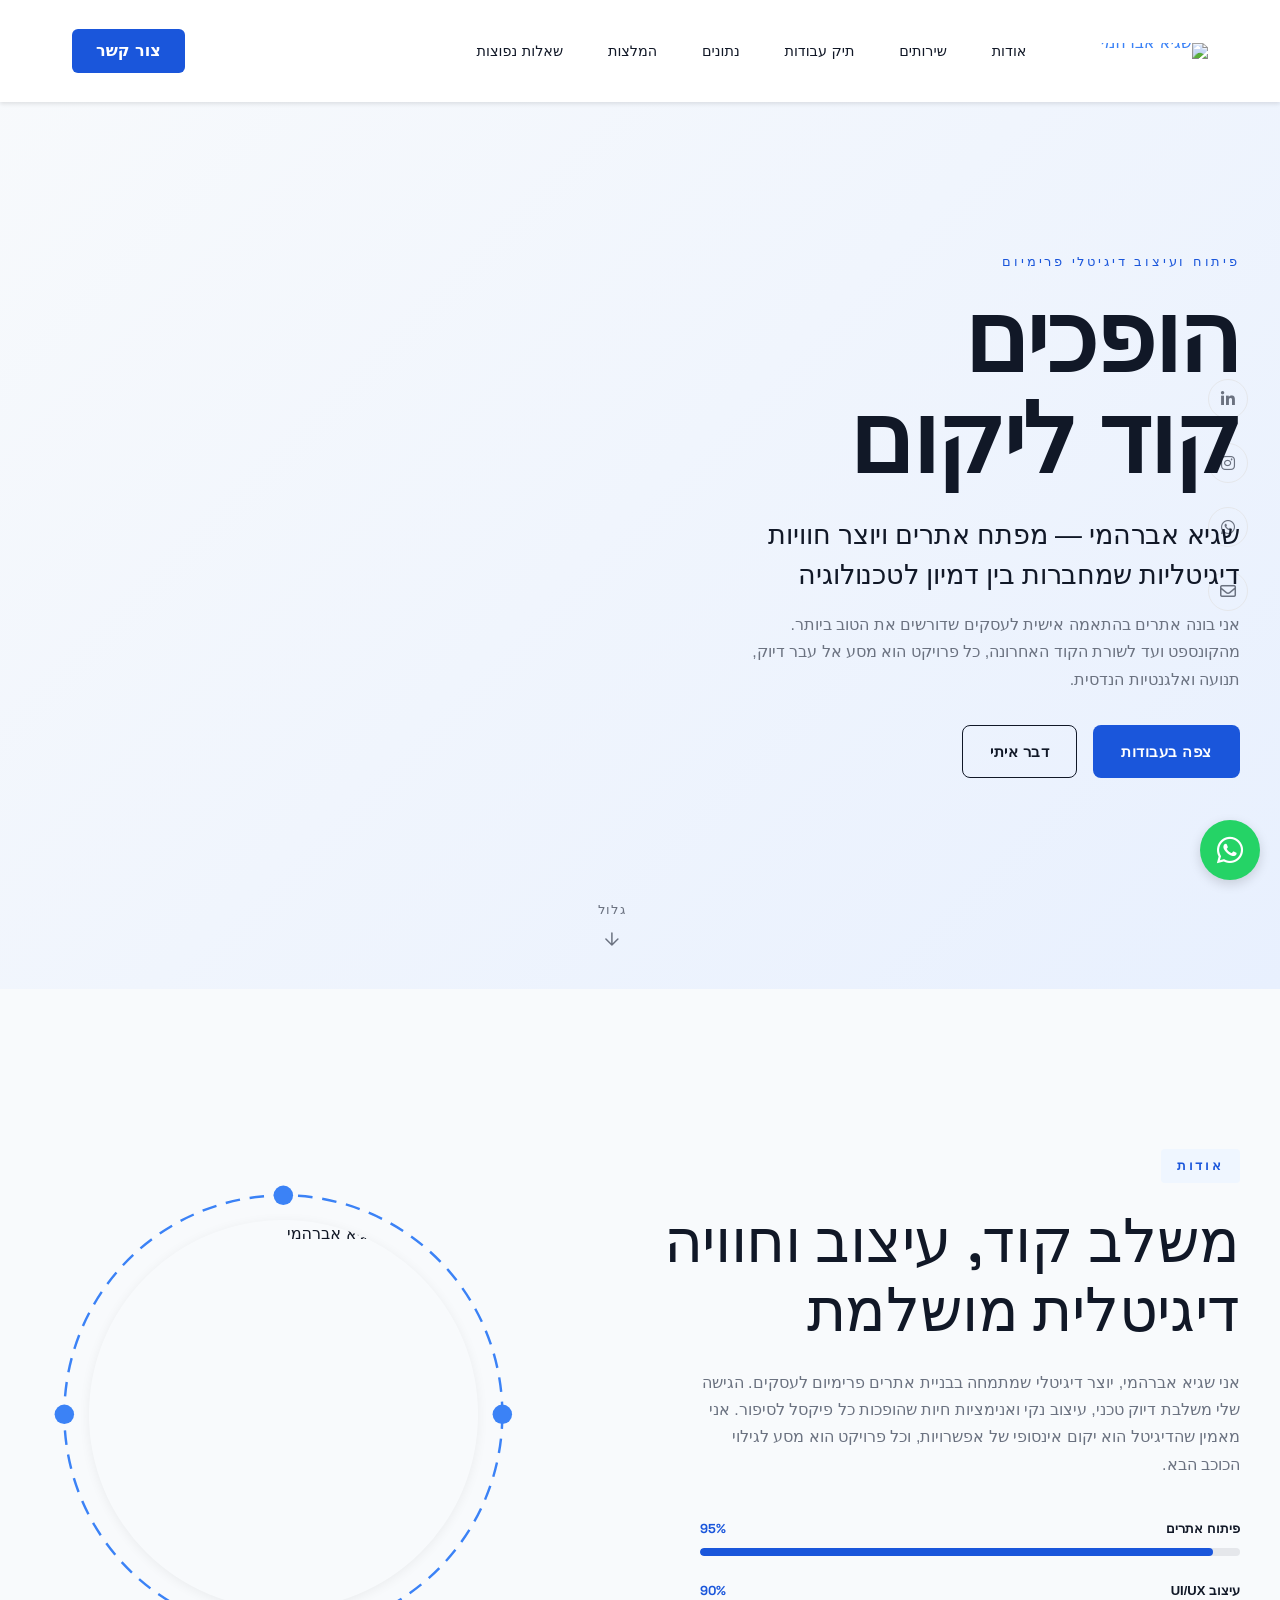
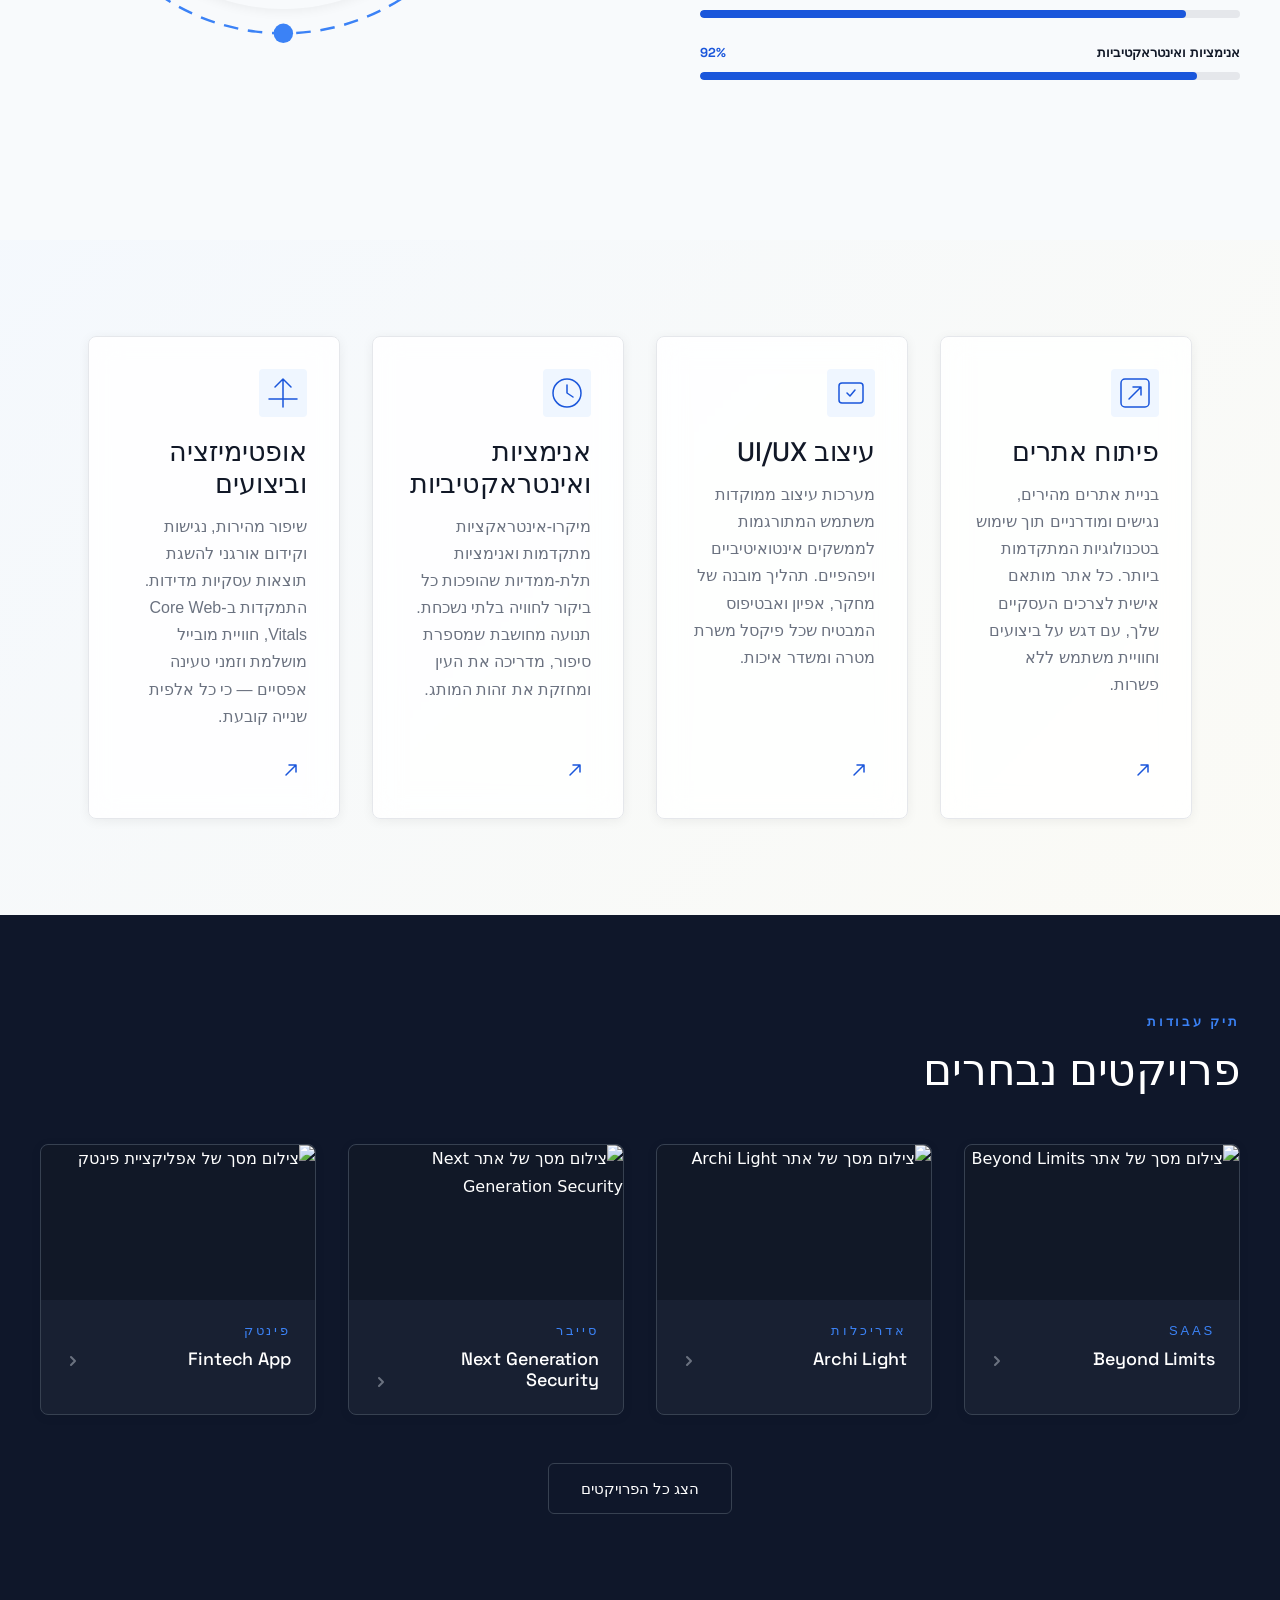
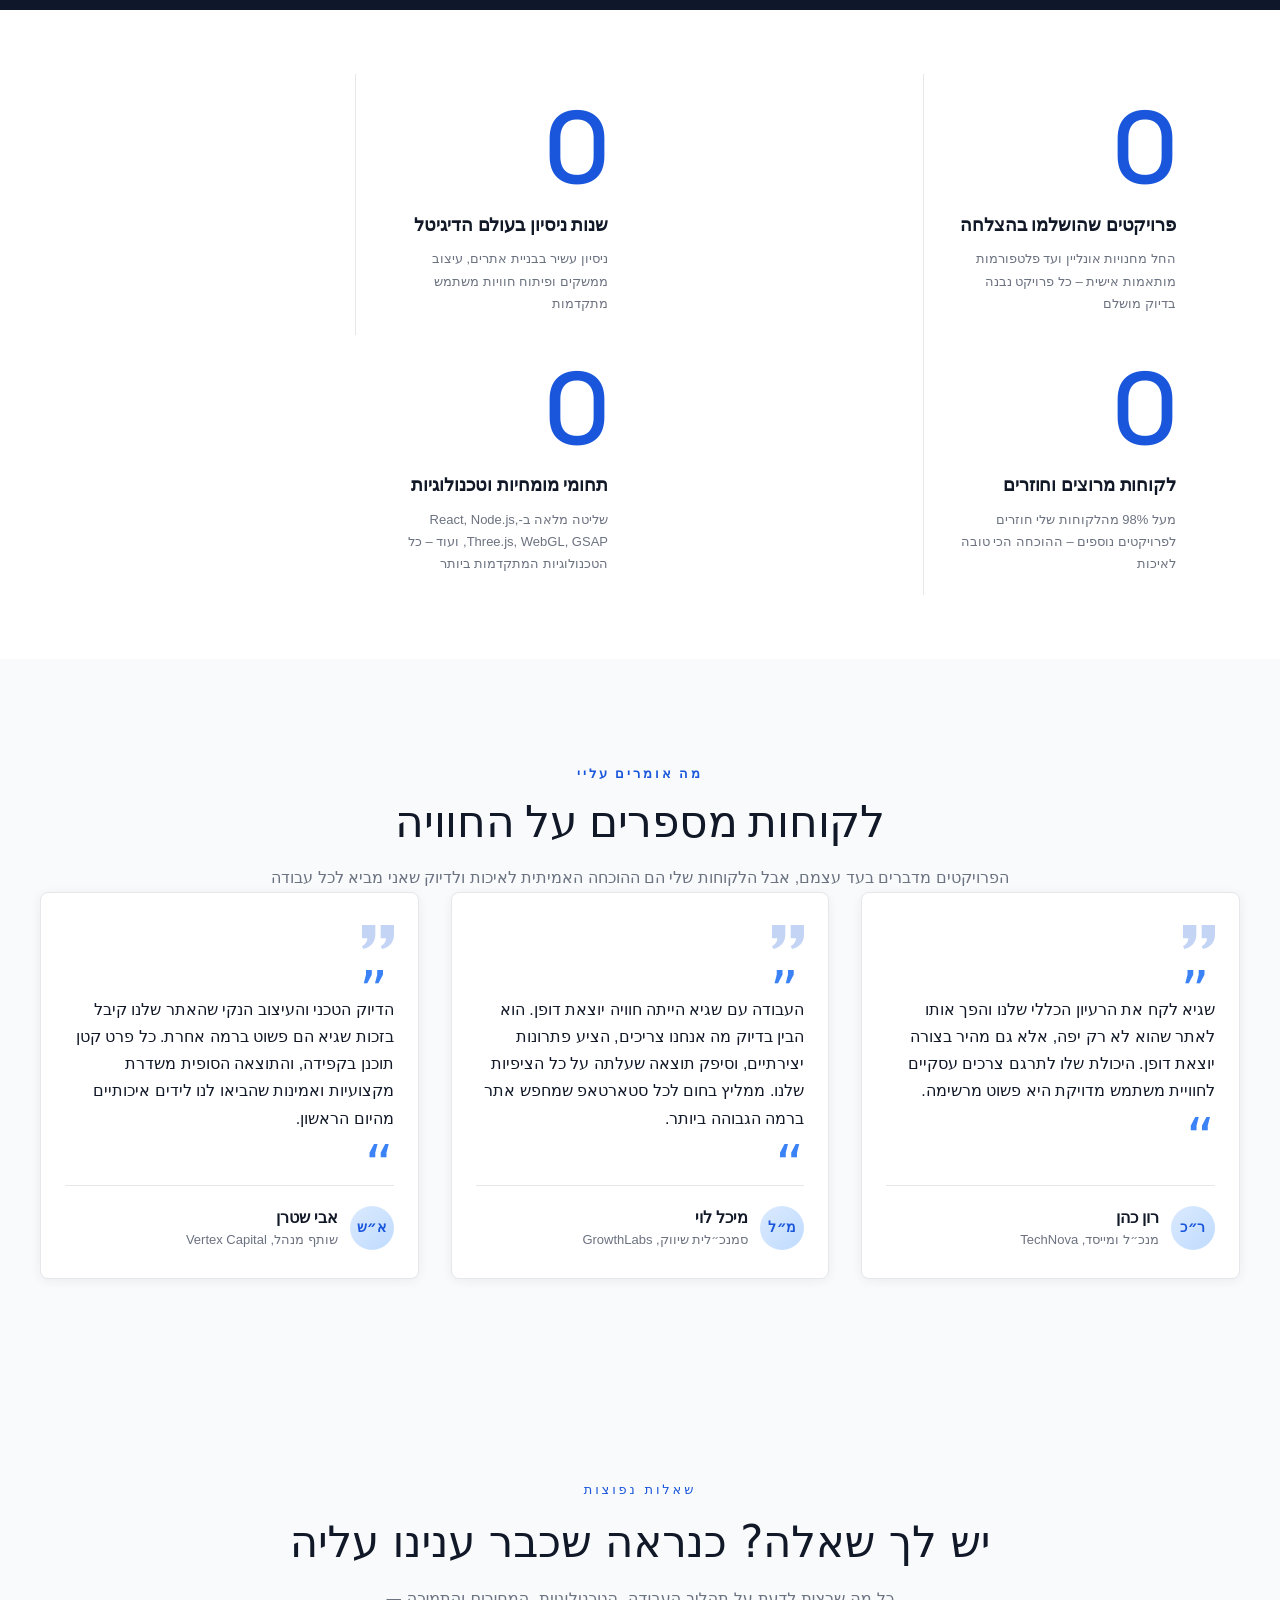
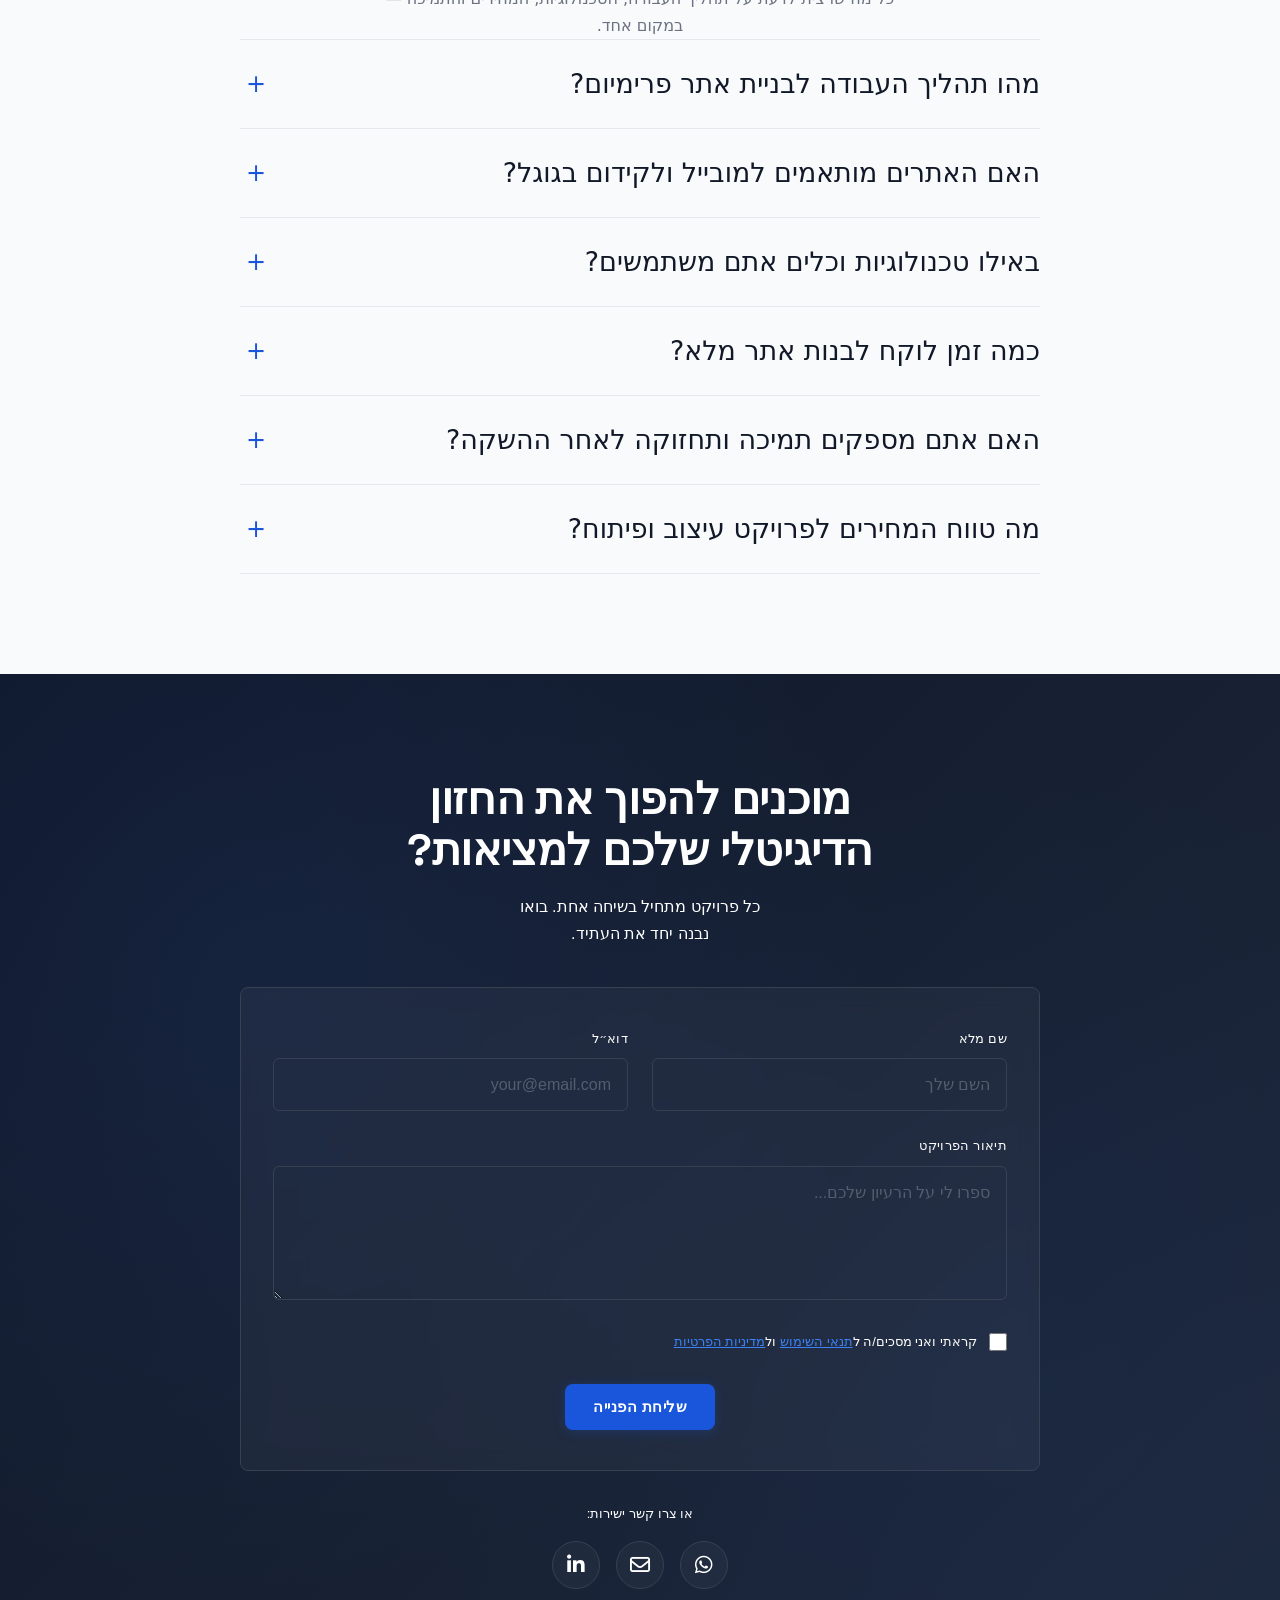
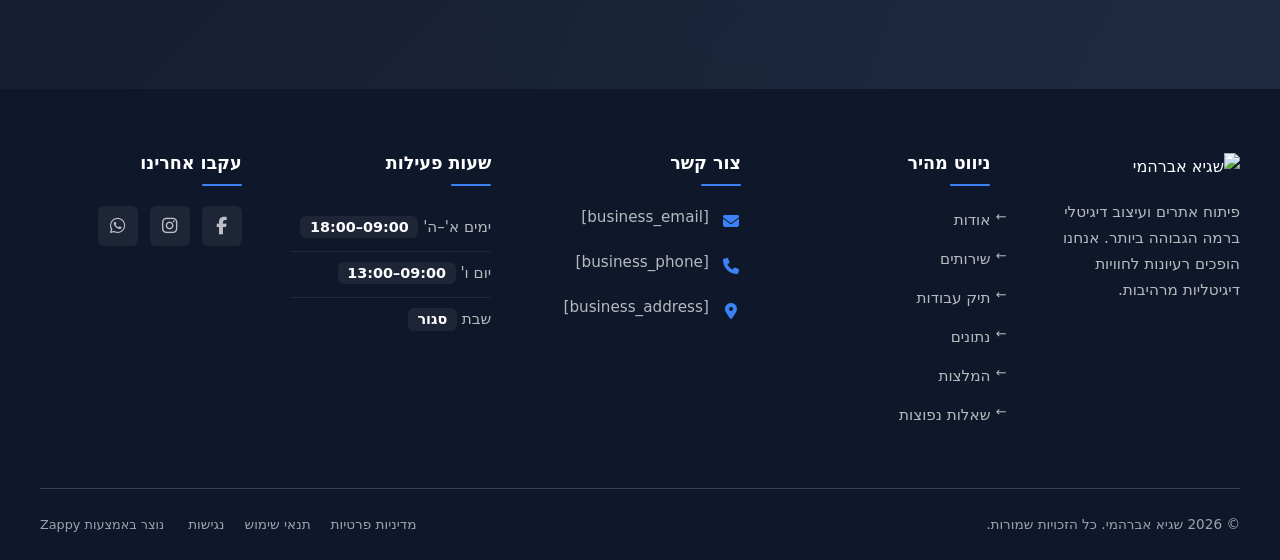
==== commit 45d6c6ce: "Background sync: Progressive GitHub Sync" ====
--- a/public/index.html
+++ b/public/index.html
@@ -1 +1 @@
-<!doctype html><html dir="rtl" lang="he"><head><meta charset="UTF-8"><meta content="width=device-width,initial-scale=1" name="viewport"><meta content="index, follow" name="robots"><title>בונים נוכחות דיגיטלית ששווה זהב — שגיא אברהמי</title><meta content="שגיא אברהמי יוצר עבורך אתר פרימיום שהוא הרבה יותר מנוכחות ברשת — זו חוויה דיגיטלית יוקרתית שמשדרת עוצמה, חדשנות ואיכות ללא פשרות. לחץ כאן כדי להתחיל את המסע שלך ביקום הדיגיטלי." name="description"><meta content="בניית אתרים פרימיום לעסקים, עיצוב אתר יוקרתי לסטארטאפ, בניית אתרים, חוויה דיגיטלית, פיתוח אתרים" name="keywords"><link href="/assets/favicon.ico" rel="icon" type="image/x-icon"><link href="/assets/favicon-16x16.png" rel="icon" type="image/png" sizes="16x16"><link href="/assets/favicon-32x32.png" rel="icon" type="image/png" sizes="32x32"><link href="/assets/favicon-48x48.png" rel="icon" type="image/png" sizes="48x48"><link href="/assets/favicon-192x192.png" rel="icon" type="image/png" sizes="192x192"><link href="/assets/favicon-512x512.png" rel="icon" type="image/png" sizes="512x512"><link href="/assets/apple-touch-icon.png" rel="apple-touch-icon"><script>!function(){"use strict";var t="1c96c80f-4dad-4c85-8af8-2ed34026fe8b",e="https://api.zappy5.com/api/analytics/track",a=18e5,n=2592e6,o=!0,i=!0,r=!0;var s=function(){var e="zappy_visitor_"+t,a=null;try{if(a=localStorage.getItem(e)){var o=JSON.parse(a),i=Date.now();if(i-o.created<n)return o.lastSeen=i,localStorage.setItem(e,JSON.stringify(o)),o.id}}catch(t){console.warn("Zappy Analytics: LocalStorage not available")}var r="zv_"+Date.now()+"_"+Math.random().toString(36).substr(2,9);try{localStorage.setItem(e,JSON.stringify({id:r,created:Date.now(),lastSeen:Date.now()}))}catch(t){}return r}(),c=function(){var e="zappy_session_"+t,n=null;try{if(n=sessionStorage.getItem(e)){var o=JSON.parse(n),i=Date.now();if(i-o.timestamp<a)return o.timestamp=i,sessionStorage.setItem(e,JSON.stringify(o)),o.id}}catch(t){console.warn("Zappy Analytics: SessionStorage not available")}var r="zs_"+Date.now()+"_"+Math.random().toString(36).substr(2,9);try{sessionStorage.setItem(e,JSON.stringify({id:r,timestamp:Date.now()}))}catch(t){}return r}();function l(a,n){n=n||{};var o={website_id:t,event_type:a,page_path:window.location.pathname,referrer:document.referrer||"direct",visitor_id:s,session_id:c,metadata:n};if(navigator.sendBeacon){var i=new Blob([JSON.stringify(o)],{type:"application/json"});navigator.sendBeacon(e,i)}else fetch(e,{method:"POST",headers:{"Content-Type":"application/json"},body:JSON.stringify(o),keepalive:!0}).catch(function(t){console.warn("Zappy Analytics: Failed to track event",t)})}o&&l("pageview",{title:document.title,url:window.location.href}),i&&document.addEventListener("click",function(t){var e=t.target;if("BUTTON"===e.tagName||e.closest("button")){var a="BUTTON"===e.tagName?e:e.closest("button");l("click",{element:"button",text:a.textContent.trim().substring(0,100),id:a.id||null,class:a.className||null})}else if("A"===e.tagName||e.closest("a")){var n="A"===e.tagName?e:e.closest("a");l("navigation",{element:"link",text:n.textContent.trim().substring(0,100),href:n.href,external:n.hostname!==window.location.hostname})}},!0),r&&document.addEventListener("submit",function(t){var e=t.target;l("form_submit",{form_id:e.id||null,form_name:e.name||null,form_action:e.action||null,form_method:e.method||"GET"})},!0);var d=Date.now();window.addEventListener("beforeunload",function(){l("page_unload",{time_on_page:Math.floor((Date.now()-d)/1e3),page_path:window.location.pathname})}),window.zappyAnalytics={track:l,getVisitorId:function(){return s},getSessionId:function(){return c}}}()</script><meta content="בונים נוכחות דיגיטלית ששווה זהב — שגיא אברהמי" property="og:title"><meta content="שגיא אברהמי יוצר עבורך אתר פרימיום שהוא הרבה יותר מנוכחות ברשת — זו חוויה דיגיטלית יוקרתית שמשדרת עוצמה, חדשנות ואיכות ללא פשרות. לחץ כאן כדי להתחיל את המסע שלך ביקום הדיגיטלי." property="og:description"><meta content="summary_large_image" name="twitter:card"><meta content="בונים נוכחות דיגיטלית ששווה זהב — שגיא אברהמי" name="twitter:title"><meta content="שגיא אברהמי יוצר עבורך אתר פרימיום שהוא הרבה יותר מנוכחות ברשת — זו חוויה דיגיטלית יוקרתית שמשדרת עוצמה, חדשנות ואיכות ללא פשרות. לחץ כאן כדי להתחיל את המסע שלך ביקום הדיגיטלי." name="twitter:description"><meta content="website" property="og:type"><meta content="he_IL" property="og:locale"><link href="https://cdnjs.cloudflare.com/ajax/libs/font-awesome/6.4.0/css/all.min.css" rel="stylesheet"><link href="https://fonts.googleapis.com/css2?family=Space+Grotesk:wght@400;500;600;700&amp;family=Inter:wght@400;500;600;700&amp;display=swap" rel="stylesheet"><script src="https://cdnjs.cloudflare.com/ajax/libs/gsap/3.12.5/gsap.min.js" data-zappy-gsap="https://cdnjs.cloudflare.com/ajax/libs/gsap/3.12.5/gsap.min.js" defer=""></script><script src="https://cdnjs.cloudflare.com/ajax/libs/gsap/3.12.5/ScrollTrigger.min.js" data-zappy-gsap="https://cdnjs.cloudflare.com/ajax/libs/gsap/3.12.5/ScrollTrigger.min.js" defer=""></script><link href="https://fonts.googleapis.com" rel="preconnect"><link href="https://fonts.gstatic.com" rel="preconnect" crossorigin=""><style>.skip-link{position:absolute;top:0;left:0;transform:translateY(-200%);padding:12px 18px;background:var(--bg-dark,#1a1a1a);color:var(--text-light,#fff);font-weight:600;border-radius:0 0 8px 0;z-index:10000}.skip-link:focus{transform:none;outline:2px solid var(--ring,#fff);outline-offset:2px}:focus-visible{outline:2px solid var(--ring,currentColor);outline-offset:3px}</style><link href="/assets/favicon.ico" rel="icon" type="image/x-icon"><link href="/assets/favicon-16x16.png" rel="icon" type="image/png" sizes="16x16"><link href="/assets/favicon-32x32.png" rel="icon" type="image/png" sizes="32x32"><link href="/assets/favicon-48x48.png" rel="icon" type="image/png" sizes="48x48"><link href="/assets/favicon-192x192.png" rel="icon" type="image/png" sizes="192x192"><link href="/assets/favicon-512x512.png" rel="icon" type="image/png" sizes="512x512"><link href="/assets/apple-touch-icon.png" rel="apple-touch-icon"><link href="https://cdn.jsdelivr.net/npm/vanilla-cookieconsent@3/dist/cookieconsent.css" rel="stylesheet"><script src="https://cdn.jsdelivr.net/npm/vanilla-cookieconsent@3/dist/cookieconsent.umd.js"></script><script src="https://cdn.jsdelivr.net/gh/mickidum/acc_toolbar/acctoolbar/acctoolbar.min.js"></script><link href="/styles.css" rel="stylesheet"><script>window.ZAPPY_WEBSITE_ID="1c96c80f-4dad-4c85-8af8-2ed34026fe8b",window.ZAPPY_API_BASE="https://api.zappy5.com"</script><style id="zappy-dropdown-submenu-styles">#navMenu li:has(.sub-menu),.nav-menu li:has(.sub-menu),.navbar li:has(.sub-menu),nav li:has(.sub-menu){position:relative}#navMenu .sub-menu,.nav-menu .sub-menu,.navbar .sub-menu,nav .sub-menu{display:block!important;position:absolute!important;top:100%;left:0;min-width:220px;background:#fff;border-radius:8px;box-shadow:0 8px 25px rgba(0,0,0,.15);padding:8px 0;opacity:0;visibility:hidden;transform:translateY(10px);transition:all .3s ease;z-index:1000;list-style:none;pointer-events:none}#navMenu li:hover>.sub-menu,.nav-menu li:hover>.sub-menu,.navbar li:hover>.sub-menu,nav li:hover>.sub-menu{opacity:1!important;visibility:visible!important;transform:translateY(0)!important;pointer-events:auto!important}.sub-menu li{list-style:none;margin:0;padding:0}.sub-menu a{display:block!important;padding:10px 16px!important;color:var(--text-dark,#333)!important;font-weight:500;text-decoration:none;white-space:nowrap;transition:background-color .2s}.sub-menu .zappy-nav-child>a{padding-left:28px!important;font-size:.9em!important;opacity:.85!important}[dir=rtl] .sub-menu .zappy-nav-child>a,html[lang=ar] .sub-menu .zappy-nav-child>a,html[lang=he] .sub-menu .zappy-nav-child>a{padding-left:10px!important;padding-right:28px!important}.sub-menu .zappy-nav-parent>a{font-weight:600!important}.sub-menu a:hover{background-color:#f5f5f5}[dir=rtl] .nav-menu .sub-menu,[dir=rtl] .navbar .sub-menu,[dir=rtl] nav .sub-menu,html[lang=ar] .nav-menu .sub-menu,html[lang=ar] .navbar .sub-menu,html[lang=ar] nav .sub-menu,html[lang=he] .nav-menu .sub-menu,html[lang=he] .navbar .sub-menu,html[lang=he] nav .sub-menu{left:auto!important;right:0!important}.sub-menu:empty,.sub-menu:not(:has(li)):not(:has(> a)),.sub-menu:not(:has(li:not(.zappy-hidden-menu-item))):not(:has(> a)){display:none!important;opacity:0!important;visibility:hidden!important;pointer-events:none!important}li:has(.menu-group-title):hover>.sub-menu{opacity:1!important;visibility:visible!important;transform:translateY(0)!important;pointer-events:auto!important}#navMenu>li>.menu-group-title,.nav-menu>li>.menu-group-title{display:inline-block;padding:.5rem 1rem;cursor:default;user-select:none}@media (max-width:768px){#navMenu .sub-menu,.nav-menu .sub-menu,.navbar .sub-menu,nav .sub-menu{position:static!important;transform:none!important;box-shadow:none!important;background:0 0!important;max-height:0;overflow:hidden;opacity:0;visibility:hidden;transition:max-height .3s ease,opacity .3s ease;padding:0!important;border-radius:0!important}#navMenu .sub-menu.mobile-expanded,.nav-menu .sub-menu.mobile-expanded,.navbar .sub-menu.mobile-expanded{max-height:none!important;overflow-y:visible!important;opacity:1!important;visibility:visible!important;padding:8px 0 8px 16px!important}[dir=rtl] .sub-menu.mobile-expanded,html[lang=he] .sub-menu.mobile-expanded{padding:8px 16px 8px 0!important}#navMenu li:hover>.sub-menu,.nav-menu li:hover>.sub-menu,.navbar li:hover>.sub-menu,nav li:hover>.sub-menu{opacity:0;visibility:hidden;pointer-events:none}#navMenu li>.sub-menu.mobile-expanded,.nav-menu li>.sub-menu.mobile-expanded,.navbar li>.sub-menu.mobile-expanded,nav li>.sub-menu.mobile-expanded{opacity:1!important;visibility:visible!important;pointer-events:auto!important}#navMenu li:has(.sub-menu),.nav-menu li:has(.sub-menu),.navbar li:has(.sub-menu),nav li:has(.sub-menu){display:flex!important;flex-wrap:wrap!important;align-items:center!important;position:relative!important;min-height:44px!important}#navMenu li:has(.sub-menu)>a,.nav-menu li:has(.sub-menu)>a,.navbar li:has(.sub-menu)>a,nav li:has(.sub-menu)>a{flex:1!important;min-width:0!important}#navMenu li:has(.sub-menu)>.menu-group-title,.nav-menu li:has(.sub-menu)>.menu-group-title,.navbar li:has(.sub-menu)>.menu-group-title,nav li:has(.sub-menu)>.menu-group-title{flex:1!important;min-width:0!important;padding:0!important;line-height:inherit!important}#navMenu li:has(.sub-menu)>.sub-menu,.nav-menu li:has(.sub-menu)>.sub-menu,.navbar li:has(.sub-menu)>.sub-menu,nav li:has(.sub-menu)>.sub-menu{flex-basis:100%!important;width:100%!important}#navMenu li:has(.sub-menu)>a [class*=arrow],#navMenu li:has(.sub-menu)>a [class*=chevron],.nav-menu li:has(.sub-menu)>a .fa-angle-down,.nav-menu li:has(.sub-menu)>a .fa-chevron-down,.nav-menu li:has(.sub-menu)>a [class*=arrow],.nav-menu li:has(.sub-menu)>a [class*=chevron],nav li:has(.sub-menu)>a [class*=arrow],nav li:has(.sub-menu)>a [class*=chevron]{display:none!important;visibility:hidden!important}.mobile-submenu-toggle{display:flex!important;align-items:center!important;justify-content:center!important;width:44px!important;height:auto!important;background:0 0!important;border:none!important;cursor:pointer!important;color:var(--text-dark)!important;position:static!important;flex-shrink:0!important;align-self:stretch!important;z-index:2!important;padding:0!important;margin:0!important}.mobile-submenu-toggle::after{content:''!important;width:0!important;height:0!important;border-left:6px solid transparent!important;border-right:6px solid transparent!important;border-top:7px solid currentColor!important;transition:transform .3s ease!important}.mobile-submenu-toggle.expanded::after{transform:rotate(180deg)!important}.sub-menu a{padding:10px 0!important;display:block!important;color:var(--text-dark)!important;white-space:normal!important}.sub-menu .zappy-nav-child>a{padding-left:28px!important;font-size:.9em!important;opacity:.85!important}[dir=rtl] .sub-menu .zappy-nav-child>a,html[lang=ar] .sub-menu .zappy-nav-child>a,html[lang=he] .sub-menu .zappy-nav-child>a{padding-left:0!important;padding-right:28px!important}.sub-menu .zappy-nav-parent>a{font-weight:600!important}#navMenu.active,.nav-menu.active{max-width:100vw!important;overflow-x:hidden!important;box-sizing:border-box!important}.navbar .sub-menu li a,.zappy-products-dropdown .sub-menu a,nav.navbar .sub-menu li a{color:var(--text-dark)!important}}@media (min-width:769px){.mobile-submenu-toggle{display:none!important}}</style><style id="zappy-widget-visibility">html[dir=rtl] .whatsapp-float{right:20px!important;left:auto!important}html:not([dir]) .whatsapp-float,html[dir=ltr] .whatsapp-float{left:20px!important;right:auto!important}html[dir=rtl] #mic-access-tool-general-button,html[dir=rtl] #mic-init-access-tool #mic-access-tool-general-button,html[dir=rtl] #mic-init-access-tool .mic-access-tool-general-button,html[dir=rtl] ._access-icon,html[dir=rtl] .mic-access-tool-general-button{left:20px!important;right:auto!important}html:not([dir]) #mic-access-tool-general-button,html:not([dir]) #mic-init-access-tool #mic-access-tool-general-button,html:not([dir]) #mic-init-access-tool .mic-access-tool-general-button,html:not([dir]) ._access-icon,html:not([dir]) .mic-access-tool-general-button,html[dir=ltr] #mic-access-tool-general-button,html[dir=ltr] #mic-init-access-tool #mic-access-tool-general-button,html[dir=ltr] #mic-init-access-tool .mic-access-tool-general-button,html[dir=ltr] ._access-icon,html[dir=ltr] .mic-access-tool-general-button{right:20px!important;left:auto!important}@media (max-width:768px){.whatsapp-float{display:flex!important}}@media (min-width:769px){.whatsapp-float{display:flex!important}}@media (max-width:768px){#mic-access-tool-general-button,#mic-init-access-tool #mic-access-tool-general-button,#mic-init-access-tool .mic-access-tool-general-button,._access-icon,.mic-access-tool-general-button{display:flex!important;visibility:visible!important;opacity:1!important;pointer-events:auto!important}#mic-access-tool-box.opened-mic-access-tool,#mic-init-access-tool #mic-access-tool-box.opened-mic-access-tool,.mic-access-tool-box.opened-mic-access-tool{visibility:visible!important;opacity:1!important;pointer-events:auto!important}}@media (min-width:769px){#mic-access-tool-general-button,#mic-init-access-tool #mic-access-tool-general-button,#mic-init-access-tool .mic-access-tool-general-button,._access-icon,.mic-access-tool-general-button{display:flex!important;visibility:visible!important;opacity:1!important;pointer-events:auto!important}#mic-access-tool-box.opened-mic-access-tool,#mic-init-access-tool #mic-access-tool-box.opened-mic-access-tool,.mic-access-tool-box.opened-mic-access-tool{visibility:visible!important;opacity:1!important;pointer-events:auto!important}}</style></head><body><a href="#main" class="skip-link">דלג לתוכן הראשי</a><nav class="navbar" dir="rtl"><button class="mobile-toggle" aria-label="Menu" id="mobileToggle"><svg viewBox="0 0 24 24" fill="none" height="24" width="24" class="hamburger-icon"><path d="M3 12h18M3 6h18M3 18h18" stroke="currentColor" stroke-linecap="round" stroke-width="2"></path></svg> <svg viewBox="0 0 24 24" fill="none" height="24" width="24" class="close-icon" style="display:none"><path d="M18 6L6 18M6 6l12 12" stroke="currentColor" stroke-linecap="round" stroke-width="2"></path></svg></button> <button class="phone-header-btn" aria-label="Call" data-phone="[business_phone]"><svg viewBox="0 0 24 24" fill="currentColor" height="20" width="20"><path d="M22 16.92v3a2 2 0 0 1-2.18 2 19.79 19.79 0 0 1-8.63-3.07 19.5 19.5 0 0 1-6-6 19.79 19.79 0 0 1-3.07-8.67A2 2 0 0 1 4.11 2h3a2 2 0 0 1 2 1.72 12.84 12.84 0 0 0 .7 2.81 2 2 0 0 1-.45 2.11L8.09 9.91a16 16 0 0 0 6 6l1.27-1.27a2 2 0 0 1 2.11-.45 12.84 12.84 0 0 0 2.81.7A2 2 0 0 1 22 16.92z"></path></svg></button><div class="nav-container"><div class="nav-right-group"><div class="nav-brand"><a href="/" class="logo-link"><img alt="שגיא אברהמי" class="logo" src="/assets/site-----image-1.webp"></a></div><ul class="nav-menu" id="navMenu"><li><a href="#about">אודות</a></li><li><a href="#services">שירותים</a></li><li><a href="#portfolio">תיק עבודות</a></li><li><a href="#stats">נתונים</a></li><li><a href="#testimonials">המלצות</a></li><li><a href="#faq">שאלות נפוצות</a></li></ul></div><div class="nav-cta-container"><li class="nav-cta-item"><a href="#cta" class="nav-cta-btn">צור קשר</a></li></div></div></nav><script>window.addEventListener("load",function(){const e=document.querySelector(".navbar, nav, header");if(!e)return void console.log("[Navbar] Navbar element not found");let t=document.getElementById("mobileToggle")||document.querySelector(".mobile-toggle")||document.querySelector(".hamburger")||document.querySelector(".hamburger-menu")||document.querySelector(".menu-toggle")||document.querySelector(".burger-menu")||document.querySelector('[aria-label="Menu"]')||document.querySelector('[aria-label="תפריט"]');const o=document.querySelector(".phone-header-btn"),n=window.getComputedStyle(e);let r=n.backgroundColor;if(console.log("[Navbar] Initial navbar background:",r),"transparent"===r||"rgba(0, 0, 0, 0)"===r||r.startsWith("rgba")&&r.includes(", 0)")){const e=n.backgroundImage;if(e&&"none"!==e)console.log("[Navbar] Navbar has background image/gradient, using dark text"),r="rgb(240, 240, 240)";else{const e=window.getComputedStyle(document.body).backgroundColor;console.log("[Navbar] Navbar transparent, using body background:",e),r=e}}const a=r.match(/\d+/g);if(a&&a.length>=3){const e=(.299*parseInt(a[0])+.587*parseInt(a[1])+.114*parseInt(a[2]))/255;console.log("[Navbar] Mobile button colors preserved from Claude CSS (luminance:",e.toFixed(2)+")");const n=document.createElement("style");n.id="zappy-mobile-nav-fix";document.documentElement.lang;document.documentElement.dir,n.textContent='\n        /* Hide mobile buttons on desktop, show only on mobile */\n        @media (min-width: 769px) {\n          .mobile-toggle,\n          .phone-header-btn {\n            display: none !important;\n          }\n        }\n        \n        /* Show and position mobile buttons correctly on mobile */\n        @media (max-width: 768px) {\n          .navbar,\n          nav.navbar {\n            min-height: 70px !important;\n          }\n\n          .mobile-toggle,\n          .phone-header-btn {\n            position: absolute !important;\n            top: 0 !important;\n            bottom: 0 !important;\n            margin-top: auto !important;\n            margin-bottom: auto !important;\n            transform: none !important;\n            z-index: 1001 !important;\n            display: flex !important;\n            align-items: center !important;\n            justify-content: center !important;\n            width: 36px !important;\n            height: 36px !important;\n            border-radius: 50% !important;\n            border: none !important;\n            cursor: pointer !important;\n            padding: 6px !important;\n            background: none !important;\n            color: var(--nav-text, var(--text-dark)) !important;\n            touch-action: manipulation !important;\n            -webkit-tap-highlight-color: transparent !important;\n          }\n\n          html[data-zappy-site-type="ecommerce"] .phone-header-btn,\n          body[data-zappy-site-type="ecommerce"] .phone-header-btn,\n          html[data-zappy-site-type="ecommerce"] header .phone-header-btn,\n          html[data-zappy-site-type="ecommerce"] nav .phone-header-btn {\n            display: none !important;\n            visibility: hidden !important;\n            width: 0 !important;\n            height: 0 !important;\n            min-width: 0 !important;\n            overflow: hidden !important;\n          }\n          \n          /* LTR positioning (default): hamburger LEFT, phone RIGHT */\n          html:not([dir="rtl"]):not([lang="he"]):not([lang="ar"]) .mobile-toggle,\n          html[dir="ltr"] .mobile-toggle {\n            left: 12px !important;\n            right: auto !important;\n          }\n          html:not([dir="rtl"]):not([lang="he"]):not([lang="ar"]) .phone-header-btn,\n          html[dir="ltr"] .phone-header-btn {\n            right: 12px !important;\n            left: auto !important;\n          }\n          \n          /* RTL positioning: hamburger RIGHT, phone LEFT */\n          html[dir="rtl"] .mobile-toggle,\n          html[lang="he"] .mobile-toggle,\n          html[lang="ar"] .mobile-toggle {\n            right: 12px !important;\n            left: auto !important;\n          }\n          html[dir="rtl"] .phone-header-btn,\n          html[lang="he"] .phone-header-btn,\n          html[lang="ar"] .phone-header-btn {\n            left: 12px !important;\n            right: auto !important;\n          }\n          \n          /* CRITICAL: Ensure nav-container has min-height on mobile */\n          /* All children are positioned absolutely/fixed on mobile, so height:auto collapses to 0 */\n          .nav-container {\n            min-height: 70px !important;\n            position: relative !important;\n          }\n          \n          /* Ensure SVG icons are properly sized and inherit color */\n          .mobile-toggle svg,\n          .phone-header-btn svg {\n            width: 24px !important;\n            height: 24px !important;\n            /* Don\'t force display - let JavaScript control hamburger/close toggle */\n          }\n          \n          /* Reset nav-cta-container on mobile - remove desktop box-shadow/padding */\n          /* that creates a visible ghost box when CTA button is hidden */\n          .nav-cta-container {\n            box-shadow: none !important;\n            padding: 0 !important;\n          }\n          \n          /* Hide nav-cta-container entirely on mobile when there\'s no lang-switcher */\n          /* (only the CTA button is inside, and it\'s hidden on mobile) */\n          .nav-cta-container:not(:has(.lang-switcher)) {\n            display: none !important;\n          }\n          \n          /* CRITICAL: Prevent hero image fade gradient from bleeding over headline text */\n          /* The .image-fade-gradient has bottom: -30px (extends below parent) */\n          /* On mobile stacked layout, this overlaps the h1 text below the image */\n          .hero-image-column {\n            overflow: hidden !important;\n          }\n          .image-fade-gradient {\n            bottom: 0 !important;\n          }\n          \n          /* Hide desktop language switcher on mobile - hamburger menu handles it */\n          /* High specificity to override stored CSS */\n          .lang-switcher,\n          .nav-cta-container .lang-switcher,\n          .nav-container .lang-switcher,\n          .navbar .lang-switcher,\n          .navbar .nav-cta-container .lang-switcher {\n            display: none !important;\n          }\n        }\n      ';const r=document.getElementById("zappy-mobile-nav-fix");r&&r.remove(),document.head.appendChild(n),console.log("[Navbar] Critical CSS injected for mobile nav positioning");const i=window.innerWidth<=768;if(t){const e=t.querySelector(".hamburger-icon"),o=t.querySelector(".close-icon");e&&(e.style.setProperty("width","24px","important"),e.style.setProperty("height","24px","important"),e.style.setProperty("display","block","important")),o&&(o.style.setProperty("width","24px","important"),o.style.setProperty("height","24px","important"),o.style.setProperty("display","none","important")),i?(t.style.setProperty("position","absolute","important"),t.style.setProperty("top","0","important"),t.style.setProperty("bottom","0","important"),t.style.setProperty("margin-top","auto","important"),t.style.setProperty("margin-bottom","auto","important"),t.style.setProperty("transform","none","important"),t.style.setProperty("z-index","1001","important"),t.style.removeProperty("left"),t.style.removeProperty("right"),console.log("[Navbar] Mobile toggle positioning applied (mobile viewport)")):(t.style.removeProperty("position"),t.style.removeProperty("top"),t.style.removeProperty("transform"),t.style.removeProperty("z-index"),t.style.removeProperty("left"),t.style.removeProperty("right"),console.log("[Navbar] Desktop viewport - cleared mobile toggle inline positioning"))}if(o){const e=o.querySelector("svg");e&&(e.style.width="24px",e.style.height="24px",e.setAttribute("width","24"),e.setAttribute("height","24")),i?(o.style.setProperty("position","absolute","important"),o.style.setProperty("top","0","important"),o.style.setProperty("bottom","0","important"),o.style.setProperty("margin-top","auto","important"),o.style.setProperty("margin-bottom","auto","important"),o.style.setProperty("transform","none","important"),o.style.setProperty("z-index","1001","important"),o.style.removeProperty("left"),o.style.removeProperty("right"),console.log("[Navbar] Phone button positioning applied (mobile viewport)")):(o.style.removeProperty("position"),o.style.removeProperty("top"),o.style.removeProperty("transform"),o.style.removeProperty("z-index"),o.style.removeProperty("left"),o.style.removeProperty("right"),console.log("[Navbar] Desktop viewport - cleared phone button inline positioning"))}}else console.log("[Navbar] Could not parse background color:",r);t=document.getElementById("mobileToggle")||document.querySelector(".mobile-toggle")||document.querySelector(".hamburger")||document.querySelector(".hamburger-menu")||document.querySelector(".menu-toggle")||document.querySelector(".burger-menu")||document.querySelector('[aria-label="Menu"]')||document.querySelector('[aria-label="תפריט"]');const i=document.getElementById("navMenu")||document.querySelector(".nav-menu")||document.querySelector(".nav-links")||document.querySelector("nav ul:not(.submenu)");if(!t||!i)return void console.log("[Navbar] Mobile toggle or menu not found:",{toggle:!!t,menu:!!i});i.id||(i.id="navMenu"),console.log("[Navbar] Initializing mobile menu...");const l=t.cloneNode(!0);t.parentNode.replaceChild(l,t);var s=0;function p(e){var t=Date.now();t-s<300||(s=t,function(e){e.preventDefault(),e.stopPropagation();const t=l.querySelector(".hamburger-icon"),o=l.querySelector(".close-icon");i.classList.contains("active")?(i.classList.remove("active"),t&&t.style.setProperty("display","block","important"),o&&o.style.setProperty("display","none","important"),document.body.style.overflow="",document.body.classList.remove("menu-open"),console.log("[Navbar] Menu closed")):(i.classList.add("active"),t&&t.style.setProperty("display","none","important"),o&&o.style.setProperty("display","block","important"),document.body.style.overflow="hidden",document.body.classList.add("menu-open"),console.log("[Navbar] Menu opened"))}(e))}l.addEventListener("click",p),l.addEventListener("touchend",p),document.addEventListener("keydown",function(e){if(("Escape"===e.key||"Esc"===e.key)&&i.classList.contains("active")){const e=l.querySelector(".hamburger-icon"),t=l.querySelector(".close-icon");i.classList.remove("active"),e&&e.style.setProperty("display","block","important"),t&&t.style.setProperty("display","none","important"),document.body.style.overflow="",document.body.classList.remove("menu-open"),console.log("[Navbar] Menu closed (Escape)")}}),i.querySelectorAll("a").forEach(function(e){e.addEventListener("click",function(){if("#"===this.getAttribute("href"))return;const e=l.querySelector(".hamburger-icon"),t=l.querySelector(".close-icon");i.classList.remove("active"),e&&e.style.setProperty("display","block","important"),t&&t.style.setProperty("display","none","important"),document.body.style.overflow="",document.body.classList.remove("menu-open"),console.log("[Navbar] Menu closed (link clicked)")})});var m=i.querySelectorAll(".dropdown-toggle");m.forEach(function(e){e.addEventListener("click",function(e){e.preventDefault(),e.stopPropagation();var t=this.closest(".nav-dropdown");t&&(t.parentNode.querySelectorAll(".nav-dropdown.open").forEach(function(e){e!==t&&e.classList.remove("open")}),t.classList.toggle("open"),console.log("[Navbar] Dropdown toggled:",t.classList.contains("open")?"open":"closed"))})}),document.addEventListener("click",function(e){e.target.closest(".nav-dropdown")||document.querySelectorAll(".nav-dropdown.open").forEach(function(e){e.classList.remove("open")})}),console.log("[Navbar] Dropdown handlers initialized for "+m.length+" dropdowns"),o&&o.addEventListener("click",function(){const e=document.querySelectorAll('a[href^="tel:"]'),t=e.length>0?e[0].getAttribute("href").replace("tel:",""):"[business_phone]";window.location.href="tel:"+t,console.log("[Navbar] Phone button clicked")}),console.log("[Navbar] Mobile menu initialized successfully")})</script><main id="main"><section class="editorial-section index-hero-section" data-band-index="0" data-layout-spec="בית-hero" id="hero" data-hero-type="fullscreen-scrim"><div class="index-hero-section__social-bar" id="zappy-section-1"><a href="#" class="index-hero-section__social-link" aria-label="LinkedIn"><i class="fab fa-linkedin-in" data-element-id="icon-1782034904713-hnjmjalik" data-element-type="icon" data-icon-type="fontawesome"></i></a> <a href="#" class="index-hero-section__social-link" aria-label="Instagram"><i class="fab fa-instagram" data-element-id="icon-1782034904713-zxwjb00f2" data-element-type="icon" data-icon-type="fontawesome"></i></a> <a href="#" class="index-hero-section__social-link" aria-label="WhatsApp"><i class="fab fa-whatsapp" data-element-id="icon-1782034904713-c2hbbrrfd" data-element-type="icon" data-icon-type="fontawesome"></i></a> <a href="#" class="index-hero-section__social-link" aria-label="Email" data-zappy-social-placeholder="true"><i class="fa-envelope far" data-element-id="icon-1782034904713-s4aom7cm9" data-element-type="icon" data-icon-type="fontawesome"></i></a></div><div class="editorial-grid"><div class="editorial-text"><p class="eyebrow">פיתוח ועיצוב דיגיטלי פרימיום</p><h1 class="display-xl" data-reveal="up">הופכים<br>קוד ליקום</h1><h3 class="index-hero-section__subtitle">שגיא אברהמי — מפתח אתרים ויוצר חוויות דיגיטליות שמחברות בין דמיון לטכנולוגיה</h3><p class="index-hero-section__body">אני בונה אתרים בהתאמה אישית לעסקים שדורשים את הטוב ביותר. מהקונספט ועד לשורת הקוד האחרונה, כל פרויקט הוא מסע אל עבר דיוק, תנועה ואלגנטיות הנדסית.</p><div class="index-hero-section__cta-group" id="zappy-section-2"><a href="#portfolio" class="btn-primary" data-element-id="btn-1782034904710-j6pdvpiwo" data-element-type="button" data-native-element="true">צפה בעבודות</a> <a href="#contact" class="btn-secondary" data-element-id="btn-1782034904710-y6tmfqa35" data-element-type="button" data-native-element="true">דבר איתי</a></div></div><figure class="editorial-media index-hero-section__media"><div style="position:absolute !important;top:0px !important;left:0px !important;width:100% !important;height:100% !important;max-width:none !important;margin-left:0px !important;margin-right:0px !important;display:block !important;z-index:1 !important;overflow:hidden !important" data-element-id="img-1782034904714-66d5i2lsx" data-element-type="image" data-zappy-wrapper-margins-applied="true" data-zappy-zoom-clip="true" data-zappy-zoom-wrapper="true" data-zappy-zoom-wrapper-align="center" data-zappy-zoom-wrapper-width-mode="full"><img alt="איור תלת-ממדי של צורת TorusKnot גיאומטרית" class="cutout" src="/assets/site-index-hero-hero-image-1.webp" data-aspect-ratio="1:1" data-context="Abstract 3D wireframe TorusKnot geometric shape rendered in translucent blue-white mesh lines, floating against a light background with particle connection lines radiating outward like a neural network. Composition: isolated 3D object, three-quarter view, centered on the END half of the split. Framing: large, fills roughly the right 40% of the hero band, slight overflow at edges. Background: transparent over light grey-white gradient. Treatment: drop-shadow" data-dominant-color="#a8c4f0" data-placeholder="index-hero-hero-image-1" data-treatment="drop-shadow" height="600" loading="eager" width="600" data-element-id="img-1782034904714-66d5i2lsx" data-element-type="image" data-hero-background="true" data-hero-bg="true" data-zappy-object-position="50% 50%" data-zappy-zoom="1.1" fetchpriority="high" style="object-position:50% 50% !important;object-fit:cover !important;margin:0px !important;position:absolute !important;left:-5% !important;top:-7512.29% !important;width:110% !important;height:15124.6% !important;max-width:none !important;max-height:none !important;display:block !important"></div></figure></div><div class="index-hero-section__scroll-indicator" aria-hidden="true" id="zappy-section-3"><span class="index-hero-section__scroll-text">גלול</span> <svg viewBox="0 0 20 20" fill="none" xmlns="http://www.w3.org/2000/svg" data-element-type="icon" data-icon-type="svg" height="20" width="20"><path d="M10 4v12M4 10l6 6 6-6" stroke="currentColor" stroke-linecap="round" stroke-width="1.5" stroke-linejoin="round"></path></svg></div></section><section class="index-about-section" data-band-index="1" data-layout-spec="בית-about" id="about"><div class="editorial-section" id="zappy-section-5"><div class="editorial-grid"><div class="editorial-text" data-reveal=""><p class="eyebrow">אודות</p><h2>משלב קוד, עיצוב וחוויה דיגיטלית מושלמת</h2><p>אני שגיא אברהמי, יוצר דיגיטלי שמתמחה בבניית אתרים פרימיום לעסקים. הגישה שלי משלבת דיוק טכני, עיצוב נקי ואנימציות חיות שהופכות כל פיקסל לסיפור. אני מאמין שהדיגיטל הוא יקום אינסופי של אפשרויות, וכל פרויקט הוא מסע לגילוי הכוכב הבא.</p><div class="skills-bars"><div class="skill-item" data-reveal=""><div class="skill-header"><span class="skill-label">פיתוח אתרים</span> <span class="skill-percent">95%</span></div><div class="skill-bar-track"><div class="skill-bar-fill" style="width:95%"></div></div></div><div class="skill-item" data-reveal=""><div class="skill-header"><span class="skill-label">עיצוב UI/UX</span> <span class="skill-percent">90%</span></div><div class="skill-bar-track"><div class="skill-bar-fill" style="width:90%"></div></div></div><div class="skill-item" data-reveal=""><div class="skill-header"><span class="skill-label">אנימציות ואינטראקטיביות</span> <span class="skill-percent">92%</span></div><div class="skill-bar-track"><div class="skill-bar-fill" style="width:92%"></div></div></div></div></div><figure class="editorial-media" data-reveal=""><div class="portrait-wrapper"><div class="portrait-ring"><svg viewBox="0 0 200 200" xmlns="http://www.w3.org/2000/svg" aria-hidden="true" data-no-icon-edit="true"><circle cx="100" cy="100" r="90" fill="none" stroke="var(--accent)" stroke-dasharray="6 4" stroke-width="1"></circle><circle cx="100" cy="10" r="4" fill="var(--accent)"></circle><circle cx="100" cy="190" r="4" fill="var(--accent)"></circle><circle cx="10" cy="100" r="4" fill="var(--accent)"></circle><circle cx="190" cy="100" r="4" fill="var(--accent)"></circle></svg></div><div class="portrait-image"><img alt="פורטרט של שגיא אברהמי" class="cutout" src="/assets/site-index-about-team-portrait-1.webp" data-aspect-ratio="1:1" data-context="Black and white portrait photograph of a young man with short dark hair and beard, wearing a black t-shirt, looking to the side in a three-quarter profile pose, cropped at the shoulders. Composition: three-quarter profile, head and shoulders, isolated cutout inside a circular frame with a decorative dashed ring border. Framing: centered within a circular mask, surrounded by a thin dashed circular border with small blue dot accents at cardinal points. Background: transparent over white section background. Treatment: background-removed cutout" data-dominant-color="#888888" data-placeholder="index-about-team-portrait-1" data-treatment="background-removed cutout" height="600" loading="lazy" width="600" decoding="async"></div></div></figure></div></div></section><section class="glass-section index-services-section" data-band-index="2" data-layout-spec="בית-services" id="services"><div class="glass-bg"></div><div class="glass-grid" data-reveal-stagger=""><article class="glass-panel" id="zappy-section-7"><div class="icon-wrapper"><svg viewBox="0 0 32 32" fill="none" xmlns="http://www.w3.org/2000/svg" data-element-type="icon" data-icon-type="svg" height="32" width="32"><rect height="28" rx="4" stroke="currentColor" stroke-width="1.5" width="28" x="2" y="2"></rect><path d="M10 22L22 10M22 10H14M22 10V18" stroke="currentColor" stroke-linecap="round" stroke-width="1.5" stroke-linejoin="round"></path></svg></div><h3>פיתוח אתרים</h3><p>בניית אתרים מהירים, נגישים ומודרניים תוך שימוש בטכנולוגיות המתקדמות ביותר. כל אתר מותאם אישית לצרכים העסקיים שלך, עם דגש על ביצועים וחוויית משתמש ללא פשרות.</p><div class="card-link"><svg viewBox="0 0 16 16" fill="none" xmlns="http://www.w3.org/2000/svg" height="16" width="16"><path d="M3 13L13 3M13 3H6M13 3V10" stroke="currentColor" stroke-linecap="round" stroke-width="1.5" stroke-linejoin="round"></path></svg></div></article><article class="glass-panel" id="zappy-section-8"><div class="icon-wrapper"><svg viewBox="0 0 32 32" fill="none" xmlns="http://www.w3.org/2000/svg" data-element-type="icon" data-icon-type="svg" height="32" width="32"><rect height="20" rx="3" stroke="currentColor" stroke-width="1.5" width="24" x="4" y="6"></rect><path d="M12 16L15 19L20 13" stroke="currentColor" stroke-linecap="round" stroke-width="1.5" stroke-linejoin="round"></path></svg></div><h3>עיצוב UI/UX</h3><p>מערכות עיצוב ממוקדות משתמש המתורגמות לממשקים אינטואיטיביים ויפהפיים. תהליך מובנה של מחקר, אפיון ואבטיפוס המבטיח שכל פיקסל משרת מטרה ומשדר איכות.</p><div class="card-link"><svg viewBox="0 0 16 16" fill="none" xmlns="http://www.w3.org/2000/svg" height="16" width="16"><path d="M3 13L13 3M13 3H6M13 3V10" stroke="currentColor" stroke-linecap="round" stroke-width="1.5" stroke-linejoin="round"></path></svg></div></article><article class="glass-panel" id="zappy-section-9"><div class="icon-wrapper"><svg viewBox="0 0 32 32" fill="none" xmlns="http://www.w3.org/2000/svg" data-element-type="icon" data-icon-type="svg" height="32" width="32"><circle cx="16" cy="16" r="14" stroke="currentColor" stroke-width="1.5"></circle><path d="M16 8V16L22 20" stroke="currentColor" stroke-linecap="round" stroke-width="1.5" stroke-linejoin="round"></path></svg></div><h3>אנימציות ואינטראקטיביות</h3><p>מיקרו-אינטראקציות מתקדמות ואנימציות תלת-ממדיות שהופכות כל ביקור לחוויה בלתי נשכחת. תנועה מחושבת שמספרת סיפור, מדריכה את העין ומחזקת את זהות המותג.</p><div class="card-link"><svg viewBox="0 0 16 16" fill="none" xmlns="http://www.w3.org/2000/svg" height="16" width="16"><path d="M3 13L13 3M13 3H6M13 3V10" stroke="currentColor" stroke-linecap="round" stroke-width="1.5" stroke-linejoin="round"></path></svg></div></article><article class="glass-panel" id="zappy-section-10"><div class="icon-wrapper"><svg viewBox="0 0 32 32" fill="none" xmlns="http://www.w3.org/2000/svg" data-element-type="icon" data-icon-type="svg" height="32" width="32"><path d="M16 2L16 30M16 2L8 10M16 2L24 10" stroke="currentColor" stroke-linecap="round" stroke-width="1.5" stroke-linejoin="round"></path><path d="M2 22H30" stroke="currentColor" stroke-linecap="round" stroke-width="1.5"></path></svg></div><h3>אופטימיזציה וביצועים</h3><p>שיפור מהירות, נגישות וקידום אורגני להשגת תוצאות עסקיות מדידות. התמקדות ב-Core Web Vitals, חוויית מובייל מושלמת וזמני טעינה אפסיים — כי כל אלפית שנייה קובעת.</p><div class="card-link"><svg viewBox="0 0 16 16" fill="none" xmlns="http://www.w3.org/2000/svg" height="16" width="16"><path d="M3 13L13 3M13 3H6M13 3V10" stroke="currentColor" stroke-linecap="round" stroke-width="1.5" stroke-linejoin="round"></path></svg></div></article></div></section><section class="cases-section index-portfolio-section" data-band-index="3" data-layout-spec="בית-portfolio" id="portfolio"><div class="cases-container"><div class="cases-header"><span class="eyebrow">תיק עבודות</span><h2>פרויקטים נבחרים</h2></div><div class="cases-grid" data-reveal-stagger=""><a href="#" class="case-card"><figure><img alt="צילום מסך של אתר Beyond Limits" class="cutout" src="/assets/site-index-portfolio-gallery-tile-1.webp" data-aspect-ratio="16:9" data-context="Dark-themed website mockup showing 'Beyond Limits' branding with abstract dark background and blue accent elements, labeled as a SaaS company project. Composition: landscape screenshot, slightly angled, dark UI visible. Framing: fills card tile, slight padding. Background: dark navy. Treatment: none" data-dominant-color="#1a1a2e" data-placeholder="index-portfolio-gallery-tile-1" data-treatment="none" height="675" loading="lazy" width="1200" decoding="async"></figure><div class="case-meta"><span class="eyebrow">SaaS</span><h3>Beyond Limits</h3><span class="case-arrow" aria-hidden="true"><svg viewBox="0 0 16 16" fill="none" xmlns="http://www.w3.org/2000/svg" data-element-type="icon" data-icon-type="svg" height="16" width="16"><path d="M6 4L10 8L6 12" stroke="currentColor" stroke-linecap="round" stroke-width="2" stroke-linejoin="round"></path></svg></span></div></a><a href="#" class="case-card"><figure><img alt="צילום מסך של אתר Archi Light" class="cutout" src="/assets/site-index-portfolio-gallery-tile-2.webp" data-aspect-ratio="16:9" data-context="Architecture studio website mockup showing 'ARCHI LIGHT' branding with a warm-toned architectural interior photograph and clean minimal typography. Composition: landscape screenshot, editorial layout visible. Framing: fills card tile. Background: warm beige. Treatment: none" data-dominant-color="#c8b89a" data-placeholder="index-portfolio-gallery-tile-2" data-treatment="none" height="675" loading="lazy" width="1200" decoding="async"></figure><div class="case-meta"><span class="eyebrow">אדריכלות</span><h3>Archi Light</h3><span class="case-arrow" aria-hidden="true"><svg viewBox="0 0 16 16" fill="none" xmlns="http://www.w3.org/2000/svg" data-element-type="icon" data-icon-type="svg" height="16" width="16"><path d="M6 4L10 8L6 12" stroke="currentColor" stroke-linecap="round" stroke-width="2" stroke-linejoin="round"></path></svg></span></div></a><a href="#" class="case-card"><figure><img alt="צילום מסך של אתר Next Generation Security" class="cutout" src="/assets/site-index-portfolio-gallery-tile-3.webp" data-aspect-ratio="16:9" data-context="Cybersecurity company website mockup showing 'Next Generation Security' headline with dark background and abstract network/security graphic elements. Composition: landscape screenshot, dark UI. Framing: fills card tile. Background: dark charcoal. Treatment: none" data-dominant-color="#1c2333" data-placeholder="index-portfolio-gallery-tile-3" data-treatment="none" height="675" loading="lazy" width="1200" decoding="async"></figure><div class="case-meta"><span class="eyebrow">סייבר</span><h3>Next Generation Security</h3><span class="case-arrow" aria-hidden="true"><svg viewBox="0 0 16 16" fill="none" xmlns="http://www.w3.org/2000/svg" data-element-type="icon" data-icon-type="svg" height="16" width="16"><path d="M6 4L10 8L6 12" stroke="currentColor" stroke-linecap="round" stroke-width="2" stroke-linejoin="round"></path></svg></span></div></a><a href="#" class="case-card"><figure><img alt="צילום מסך של אפליקציית פינטק" class="cutout" src="/assets/site-index-portfolio-gallery-tile-4.webp" data-aspect-ratio="9:16" data-context="Mobile fintech app mockup showing a dark-themed financial dashboard with charts, graphs, and data visualizations on a smartphone screen. Composition: portrait smartphone mockup, dark UI with blue data charts. Framing: fills card tile, portrait orientation. Background: dark navy. Treatment: none" data-dominant-color="#0d1b2a" data-placeholder="index-portfolio-gallery-tile-4" data-treatment="none" height="675" loading="lazy" width="1200" decoding="async"></figure><div class="case-meta"><span class="eyebrow">פינטק</span><h3>Fintech App</h3><span class="case-arrow" aria-hidden="true"><svg viewBox="0 0 16 16" fill="none" xmlns="http://www.w3.org/2000/svg" data-element-type="icon" data-icon-type="svg" height="16" width="16"><path d="M6 4L10 8L6 12" stroke="currentColor" stroke-linecap="round" stroke-width="2" stroke-linejoin="round"></path></svg></span></div></a></div><div class="cases-cta"><a href="#" class="btn-outline">הצג כל הפרויקטים</a></div></div></section><section class="index-stats-section" data-band-index="4" data-layout-spec="בית-stats" id="stats"><div class="stats-container"><div class="stats-grid"><div class="stat" data-reveal=""><div class="stat-number-wrapper"><span class="stat-number" data-count-up="127" data-count-suffix="+">0</span></div><span class="stat-label">פרויקטים שהושלמו בהצלחה</span><p class="stat-desc">החל מחנויות אונליין ועד פלטפורמות מותאמות אישית – כל פרויקט נבנה בדיוק מושלם</p></div><div class="stat-divider" aria-hidden="true"></div><div class="stat" data-reveal=""><div class="stat-number-wrapper"><span class="stat-number" data-count-up="5" data-count-suffix="+">0</span></div><span class="stat-label">שנות ניסיון בעולם הדיגיטל</span><p class="stat-desc">ניסיון עשיר בבניית אתרים, עיצוב ממשקים ופיתוח חוויות משתמש מתקדמות</p></div><div class="stat-divider" aria-hidden="true"></div><div class="stat" data-reveal=""><div class="stat-number-wrapper"><span class="stat-number" data-count-up="98" data-count-suffix="%">0</span></div><span class="stat-label">לקוחות מרוצים וחוזרים</span><p class="stat-desc">מעל 98% מהלקוחות שלי חוזרים לפרויקטים נוספים – ההוכחה הכי טובה לאיכות</p></div><div class="stat-divider" aria-hidden="true"></div><div class="stat" data-reveal=""><div class="stat-number-wrapper"><span class="stat-number" data-count-up="14">0</span></div><span class="stat-label">תחומי מומחיות וטכנולוגיות</span><p class="stat-desc">שליטה מלאה ב-React, Node.js, Three.js, WebGL, GSAP, ועוד – כל הטכנולוגיות המתקדמות ביותר</p></div></div></div></section><section class="index-testimonials-section" data-band-index="5" data-layout-spec="בית-testimonials" id="testimonials"><div class="testimonials-container"><header class="testimonials-header"><span class="eyebrow">מה אומרים עליי</span><h2>לקוחות מספרים על החוויה</h2><p>הפרויקטים מדברים בעד עצמם, אבל הלקוחות שלי הם ההוכחה האמיתית לאיכות ולדיוק שאני מביא לכל עבודה</p></header><div class="testimonials-grid" data-reveal-stagger=""><figure class="testimonial-card"><svg viewBox="0 0 24 24" fill="currentColor" xmlns="http://www.w3.org/2000/svg" data-element-type="icon" data-icon-type="svg" class="testimonial-quote-icon"><path d="M9.983 3v7.391c0 5.704-3.731 9.57-8.983 10.609l-.995-2.151c2.432-.917 3.995-3.638 3.995-5.849h-4v-10h9.983zm14.017 0v7.391c0 5.704-3.748 9.571-9 10.609l-.996-2.151c2.433-.917 3.996-3.638 3.996-5.849h-3.983v-10h9.983z"></path></svg><blockquote><p>שגיא לקח את הרעיון הכללי שלנו והפך אותו לאתר שהוא לא רק יפה, אלא גם מהיר בצורה יוצאת דופן. היכולת שלו לתרגם צרכים עסקיים לחוויית משתמש מדויקת היא פשוט מרשימה.</p></blockquote><figcaption><div class="testimonial-avatar-placeholder" aria-hidden="true"><span>ר״כ</span></div><div class="testimonial-author-info"><strong>רון כהן</strong> <span>מנכ״ל ומייסד, TechNova</span></div></figcaption></figure><figure class="testimonial-card"><svg viewBox="0 0 24 24" fill="currentColor" xmlns="http://www.w3.org/2000/svg" data-element-type="icon" data-icon-type="svg" class="testimonial-quote-icon"><path d="M9.983 3v7.391c0 5.704-3.731 9.57-8.983 10.609l-.995-2.151c2.432-.917 3.995-3.638 3.995-5.849h-4v-10h9.983zm14.017 0v7.391c0 5.704-3.748 9.571-9 10.609l-.996-2.151c2.433-.917 3.996-3.638 3.996-5.849h-3.983v-10h9.983z"></path></svg><blockquote><p>העבודה עם שגיא הייתה חוויה יוצאת דופן. הוא הבין בדיוק מה אנחנו צריכים, הציע פתרונות יצירתיים, וסיפק תוצאה שעלתה על כל הציפיות שלנו. ממליץ בחום לכל סטארטאפ שמחפש אתר ברמה הגבוהה ביותר.</p></blockquote><figcaption><div class="testimonial-avatar-placeholder" aria-hidden="true"><span>מ״ל</span></div><div class="testimonial-author-info"><strong>מיכל לוי</strong> <span>סמנכ״לית שיווק, GrowthLabs</span></div></figcaption></figure><figure class="testimonial-card"><svg viewBox="0 0 24 24" fill="currentColor" xmlns="http://www.w3.org/2000/svg" data-element-type="icon" data-icon-type="svg" class="testimonial-quote-icon"><path d="M9.983 3v7.391c0 5.704-3.731 9.57-8.983 10.609l-.995-2.151c2.432-.917 3.995-3.638 3.995-5.849h-4v-10h9.983zm14.017 0v7.391c0 5.704-3.748 9.571-9 10.609l-.996-2.151c2.433-.917 3.996-3.638 3.996-5.849h-3.983v-10h9.983z"></path></svg><blockquote><p>הדיוק הטכני והעיצוב הנקי שהאתר שלנו קיבל בזכות שגיא הם פשוט ברמה אחרת. כל פרט קטן תוכנן בקפידה, והתוצאה הסופית משדרת מקצועיות ואמינות שהביאו לנו לידים איכותיים מהיום הראשון.</p></blockquote><figcaption><div class="testimonial-avatar-placeholder" aria-hidden="true"><span>א״ש</span></div><div class="testimonial-author-info"><strong>אבי שטרן</strong> <span>שותף מנהל, Vertex Capital</span></div></figcaption></figure></div></div></section><section class="index-faq-section" data-band-index="6" data-layout-spec="בית-faq" id="faq"><div class="faq-container"><header class="faq-header" data-reveal=""><p class="eyebrow faq-eyebrow">שאלות נפוצות</p><h2 class="faq-headline">יש לך שאלה? כנראה שכבר ענינו עליה</h2><p class="faq-subhead">כל מה שרצית לדעת על תהליך העבודה, הטכנולוגיות, המחירים והתמיכה — במקום אחד.</p></header><div class="faq-list" data-reveal-stagger=""><details class="faq-item"><summary>מהו תהליך העבודה לבניית אתר פרימיום?</summary><div class="faq-answer"><div class="faq-answer-content"><div class="faq-answer-visual"><svg viewBox="0 0 64 64" fill="none" xmlns="http://www.w3.org/2000/svg" data-element-type="icon" data-icon-type="svg"><circle cx="32" cy="32" r="30" stroke="var(--primary)" stroke-width="1.5" stroke-dasharray="4 4"></circle><circle cx="32" cy="32" r="4" fill="var(--primary)"></circle><path d="M32 32 L32 18" stroke="var(--primary)" stroke-linecap="round" stroke-width="2"></path><path d="M32 32 L42 38" stroke="var(--primary)" stroke-linecap="round" stroke-width="2"></path></svg></div><div class="faq-answer-text"><p>התהליך מתחיל בשיחת אפיון מעמיקה שבה אנחנו מבינים את החזון, קהל היעד והמטרות העסקיות שלך. משם אנחנו עוברים לשלב העיצוב והמיתוג הדיגיטלי, פיתוח טכני מדויק, ולבסוף בדיקות איכות קפדניות והשקה רכה. כל שלב מלווה בשקיפות מלאה ובליווי צמוד.</p></div></div></div></details><details class="faq-item"><summary>האם האתרים מותאמים למובייל ולקידום בגוגל?</summary><div class="faq-answer"><div class="faq-answer-content"><div class="faq-answer-visual"><svg viewBox="0 0 64 64" fill="none" xmlns="http://www.w3.org/2000/svg" data-element-type="icon" data-icon-type="svg"><rect height="44" rx="4" stroke="var(--primary)" stroke-width="1.5" width="32" x="16" y="10"></rect><rect height="24" rx="1" stroke="var(--primary)" stroke-width="1.5" width="20" x="22" y="16"></rect><circle cx="32" cy="48" r="2" fill="var(--primary)"></circle></svg></div><div class="faq-answer-text"><p>בהחלט. כל אתר שאנחנו בונים מתוכנן מראש בגישת Mobile-First וחווית משתמש רספונסיבית מלאה. בנוסף, אנחנו מיישמים את כל עקרונות ה-SEO הטכני המתקדמים: מבנה URL נקי, מפת אתר דינמית, סימון Schema מובנה, ומהירות טעינה אופטימלית — כך שהאתר שלך לא רק יפה, אלא גם מדורג גבוה.</p></div></div></div></details><details class="faq-item"><summary>באילו טכנולוגיות וכלים אתם משתמשים?</summary><div class="faq-answer"><div class="faq-answer-content"><div class="faq-answer-visual"><svg viewBox="0 0 64 64" fill="none" xmlns="http://www.w3.org/2000/svg" data-element-type="icon" data-icon-type="svg"><path d="M16 48 L32 16 L48 48" stroke="var(--primary)" stroke-linecap="round" stroke-width="1.5" stroke-linejoin="round"></path><path d="M22 40 L42 40" stroke="var(--primary)" stroke-linecap="round" stroke-width="1.5"></path><circle cx="32" cy="52" r="2" fill="var(--primary)"></circle></svg></div><div class="faq-answer-text"><p>אנחנו עובדים עם סט הכלים החדשני והאמין ביותר בתעשייה: HTML5 סמנטי, CSS מותאם אישית עם מתודולוגיית BEM, JavaScript ו-TypeScript, וספריות מתקדמות כמו Three.js ליצירת חוויות תלת-ממד. כל פרויקט נבנה על גבי ארכיטקטורה מודולרית שמאפשרת גמישות, ביצועים גבוהים ותחזוקה קלה לטווח ארוך.</p></div></div></div></details><details class="faq-item"><summary>כמה זמן לוקח לבנות אתר מלא?</summary><div class="faq-answer"><div class="faq-answer-content"><div class="faq-answer-visual"><svg viewBox="0 0 64 64" fill="none" xmlns="http://www.w3.org/2000/svg" data-element-type="icon" data-icon-type="svg"><circle cx="32" cy="32" r="28" stroke="var(--primary)" stroke-width="1.5"></circle><path d="M32 12 L32 32 L44 44" stroke="var(--primary)" stroke-linecap="round" stroke-width="2" stroke-linejoin="round"></path><circle cx="32" cy="12" r="2" fill="var(--primary)"></circle></svg></div><div class="faq-answer-text"><p>משך הפרויקט תלוי במורכבות ובעומק האתר. אתר תדמיתי או דף נחיתה יכול להיות מוכן תוך 3-4 שבועות, בעוד שפלטפורמה אינטראקטיבית עם אנימציות תלת-ממד ותוכן עשיר עשויה לקחת 8-12 שבועות. אנחנו מתחייבים ללוח זמנים מדויק ומעודכנים אותך בכל שלב, כך שתמיד תדע בדיוק איפה אנחנו עומדים.</p></div></div></div></details><details class="faq-item"><summary>האם אתם מספקים תמיכה ותחזוקה לאחר ההשקה?</summary><div class="faq-answer"><div class="faq-answer-content"><div class="faq-answer-visual"><svg viewBox="0 0 64 64" fill="none" xmlns="http://www.w3.org/2000/svg" data-element-type="icon" data-icon-type="svg"><path d="M32 8 L32 56" stroke="var(--primary)" stroke-linecap="round" stroke-width="1.5"></path><path d="M20 20 L44 20" stroke="var(--primary)" stroke-linecap="round" stroke-width="1.5"></path><path d="M24 32 L40 32" stroke="var(--primary)" stroke-linecap="round" stroke-width="1.5"></path><path d="M20 44 L44 44" stroke="var(--primary)" stroke-linecap="round" stroke-width="1.5"></path></svg></div><div class="faq-answer-text"><p>כן, וזו אחת מאבני היסוד שלנו. אנחנו מציעים חבילות תחזוקה גמישות הכוללות עדכוני אבטחה, גיבויים, ניטור ביצועים, ותמיכה טכנית שוטפת. המטרה שלנו היא לא רק לבנות לך אתר מרהיב, אלא להבטיח שהוא ימשיך לעבוד בצורה מושלמת ולהישאר בחזית הטכנולוגיה לאורך שנים.</p></div></div></div></details><details class="faq-item"><summary>מה טווח המחירים לפרויקט עיצוב ופיתוח?</summary><div class="faq-answer"><div class="faq-answer-content"><div class="faq-answer-visual"><svg viewBox="0 0 64 64" fill="none" xmlns="http://www.w3.org/2000/svg" data-element-type="icon" data-icon-type="svg"><circle cx="32" cy="32" r="30" stroke="var(--primary)" stroke-width="1.5"></circle><text fill="var(--primary)" font-family="Space Grotesk" font-size="18" font-weight="700" text-anchor="middle" x="32" y="38">₪</text></svg></div><div class="faq-answer-text"><p>מכיוון שכל פרויקט הוא ייחודי, אנחנו בונים הצעת מחיר מותאמת אישית על סמך האפיון המדויק. אנחנו מאמינים בשקיפות מלאה — תקבל פירוט מלא של כל רכיב בעלות, ללא הפתעות. באופן כללי, פרויקטים נעים בין אתרי תדמית מהוקצעים ועד לפלטפורמות דיגיטליות מורכבות. מוזמן ליצור קשר לשיחת ייעוץ ראשונית ללא עלות.</p></div></div></div></details></div></div></section><section class="index-cta-section" data-band-index="7" data-layout-spec="בית-cta" id="cta"><div class="cta-band" data-reveal=""><h2 class="cta-headline">מוכנים להפוך את החזון הדיגיטלי שלכם למציאות?</h2><p class="cta-subtitle">כל פרויקט מתחיל בשיחה אחת. בואו נבנה יחד את העתיד.</p><div class="cta-form-wrapper"><form class="contact-form"><div class="form-row"><div class="form-group"><label for="cta-name">שם מלא</label> <input name="name" required="" type="text" id="cta-name" placeholder="השם שלך"></div><div class="form-group"><label for="cta-email">דוא״ל</label> <input name="email" required="" type="email" id="cta-email" placeholder="your@email.com"></div></div><div class="form-group"><label for="cta-message">תיאור הפרויקט</label> <textarea id="cta-message" name="message" placeholder="ספרו לי על הרעיון שלכם..." required="" rows="4"></textarea></div><div class="privacy-consent"><label class="privacy-consent-label"><input name="privacy_consent" required="" type="checkbox" class="privacy-consent-checkbox"> <span>קראתי ואני מסכים/ה ל<a href="/terms" target="_blank">תנאי השימוש</a> ול<a href="/privacy" target="_blank">מדיניות הפרטיות</a></span></label></div><div class="cta-row"><button class="btn-primary btn" data-magnet="0.2" type="submit">שליחת הפנייה</button></div></form></div><div class="social-cta-row"><span class="social-label">או צרו קשר ישירות:</span><div class="social-buttons"><a href="#" class="social-btn" aria-label="WhatsApp" data-zappy-social-placeholder="true" target="_blank"><i class="fab fa-whatsapp"></i> </a><a href="#" class="social-btn" aria-label="Email" data-zappy-social-placeholder="true"><i class="fa-envelope far"></i> </a><a href="#" class="social-btn" aria-label="LinkedIn" data-zappy-social-placeholder="true" target="_blank"><i class="fab fa-linkedin-in"></i></a></div></div></div></section></main><footer class="site-footer"><div class="footer-container"><div class="footer-grid"><div class="footer-col footer-brand-col"><img alt="שגיא אברהמי" class="logo" src="/assets/web-development-digital-design-logo.webp"><p class="footer-tagline">פיתוח אתרים ועיצוב דיגיטלי ברמה הגבוהה ביותר. אנחנו הופכים רעיונות לחוויות דיגיטליות מרהיבות.</p></div><div class="footer-col footer-links-col"><h4>ניווט מהיר</h4><ul class="footer-links"><li><a href="#about">אודות</a></li><li><a href="#services">שירותים</a></li><li><a href="#portfolio">תיק עבודות</a></li><li><a href="#stats">נתונים</a></li><li><a href="#testimonials">המלצות</a></li><li><a href="#faq">שאלות נפוצות</a></li></ul></div><div class="footer-col footer-contact-col"><h4>צור קשר</h4><ul class="footer-contact"><li><span class="contact-icon"><i class="fa-envelope fas"></i></span> <span class="contact-text"><a href="mailto:[business_email]">[business_email]</a></span></li><li><span class="contact-icon"><i class="fas fa-phone"></i></span> <span class="contact-text"><a href="tel:[business_phone]">[business_phone]</a></span></li><li><a href="/"><span class="contact-icon"><i class="fas fa-map-marker-alt"></i></span> <span class="contact-text">[business_address]</span></a></li></ul></div><div class="footer-col footer-hours-col"><h4>שעות פעילות</h4><ul class="footer-hours"><li><a href="/"><span class="hours-day">ימים א'–ה'</span> <span class="hours-time">09:00–18:00</span></a></li><li><a href="/"><span class="hours-day">יום ו'</span> <span class="hours-time">09:00–13:00</span></a></li><li><a href="/"><span class="hours-day">שבת</span> <span class="hours-time">סגור</span></a></li></ul></div><div class="footer-col footer-social-col"><h4>עקבו אחרינו</h4><div class="footer-social"><a href="#" aria-label="Facebook" data-zappy-social-placeholder="true"><i class="fab fa-facebook-f"></i></a> <a href="#" aria-label="Instagram" data-zappy-social-placeholder="true"><i class="fab fa-instagram"></i></a> <a href="#" aria-label="WhatsApp" data-zappy-social-placeholder="true"><i class="fab fa-whatsapp"></i></a></div></div></div><div class="footer-bottom"><div class="footer-bottom-left"><p class="footer-copyright">© 2026 שגיא אברהמי. כל הזכויות שמורות.</p></div><div class="footer-bottom-right"><nav class="footer-legal"><a href="/privacy">מדיניות פרטיות</a> <a href="/terms">תנאי שימוש</a> <a href="/accessibility">נגישות</a></nav><a href="https://zappy5.com" class="zappy-attribution" target="_blank">נוצר באמצעות Zappy</a></div></div></div></footer><a href="https://wa.me/[whatsapp_handle]" class="whatsapp-float" aria-label="WhatsApp"><i class="fab fa-whatsapp"></i></a><div data-integration="accessibility:toolbar"></div><script src="/script.js"></script><script id="zappy-mobile-submenu-script">!function(){function e(){if(window.innerWidth>768)return document.querySelectorAll(".mobile-submenu-toggle").forEach(function(e){e.remove()}),void document.querySelectorAll(".sub-menu.mobile-expanded").forEach(function(e){e.classList.remove("mobile-expanded")});document.querySelectorAll(".nav-menu li:has(.sub-menu), nav li:has(.sub-menu), .navbar li:has(.sub-menu), #navMenu li:has(.sub-menu)").forEach(function(e){if(!e.querySelector(".mobile-submenu-toggle")){var t=e.querySelector(".sub-menu"),n=e.querySelector(":scope > a");if(t&&n){var o=document.createElement("button");o.className="mobile-submenu-toggle",o.setAttribute("aria-label","Toggle submenu"),o.setAttribute("type","button"),n.insertAdjacentElement("afterend",o),o.addEventListener("click",function(e){e.preventDefault(),e.stopPropagation(),document.querySelectorAll(".sub-menu.mobile-expanded").forEach(function(e){if(e!==t){e.classList.remove("mobile-expanded");var n=e.parentElement.querySelector(".mobile-submenu-toggle");n&&n.classList.remove("expanded")}}),t.classList.toggle("mobile-expanded"),o.classList.toggle("expanded")})}}})}var t;"loading"===document.readyState?document.addEventListener("DOMContentLoaded",e):e(),window.addEventListener("resize",function(){clearTimeout(t),t=setTimeout(e,250)});var n=new MutationObserver(function(t){t.forEach(function(t){if("attributes"===t.type){var n=t.target;n.classList&&(n.classList.contains("active")||n.classList.contains("open"))&&setTimeout(e,100)}})});setTimeout(function(){document.querySelectorAll(".mobile-menu, .nav-menu, #navMenu, nav").forEach(function(e){n.observe(e,{attributes:!0,attributeFilter:["class","style"]})})},500)}()</script></body></html>+<!doctype html><html dir="rtl" lang="he"><head><meta charset="UTF-8"><meta content="width=device-width,initial-scale=1" name="viewport"><meta content="index, follow" name="robots"><title>בונים נוכחות דיגיטלית ששווה זהב — שגיא אברהמי</title><meta content="שגיא אברהמי יוצר עבורך אתר פרימיום שהוא הרבה יותר מנוכחות ברשת — זו חוויה דיגיטלית יוקרתית שמשדרת עוצמה, חדשנות ואיכות ללא פשרות. לחץ כאן כדי להתחיל את המסע שלך ביקום הדיגיטלי." name="description"><meta content="בניית אתרים פרימיום לעסקים, עיצוב אתר יוקרתי לסטארטאפ, בניית אתרים, חוויה דיגיטלית, פיתוח אתרים" name="keywords"><link href="/assets/favicon.ico" rel="icon" type="image/x-icon"><link href="/assets/favicon-16x16.png" rel="icon" type="image/png" sizes="16x16"><link href="/assets/favicon-32x32.png" rel="icon" type="image/png" sizes="32x32"><link href="/assets/favicon-48x48.png" rel="icon" type="image/png" sizes="48x48"><link href="/assets/favicon-192x192.png" rel="icon" type="image/png" sizes="192x192"><link href="/assets/favicon-512x512.png" rel="icon" type="image/png" sizes="512x512"><link href="/assets/apple-touch-icon.png" rel="apple-touch-icon"><script>!function(){"use strict";var t="1c96c80f-4dad-4c85-8af8-2ed34026fe8b",e="https://api.zappy5.com/api/analytics/track",a=18e5,n=2592e6,o=!0,i=!0,r=!0;var s=function(){var e="zappy_visitor_"+t,a=null;try{if(a=localStorage.getItem(e)){var o=JSON.parse(a),i=Date.now();if(i-o.created<n)return o.lastSeen=i,localStorage.setItem(e,JSON.stringify(o)),o.id}}catch(t){console.warn("Zappy Analytics: LocalStorage not available")}var r="zv_"+Date.now()+"_"+Math.random().toString(36).substr(2,9);try{localStorage.setItem(e,JSON.stringify({id:r,created:Date.now(),lastSeen:Date.now()}))}catch(t){}return r}(),c=function(){var e="zappy_session_"+t,n=null;try{if(n=sessionStorage.getItem(e)){var o=JSON.parse(n),i=Date.now();if(i-o.timestamp<a)return o.timestamp=i,sessionStorage.setItem(e,JSON.stringify(o)),o.id}}catch(t){console.warn("Zappy Analytics: SessionStorage not available")}var r="zs_"+Date.now()+"_"+Math.random().toString(36).substr(2,9);try{sessionStorage.setItem(e,JSON.stringify({id:r,timestamp:Date.now()}))}catch(t){}return r}();function l(a,n){n=n||{};var o={website_id:t,event_type:a,page_path:window.location.pathname,referrer:document.referrer||"direct",visitor_id:s,session_id:c,metadata:n};if(navigator.sendBeacon){var i=new Blob([JSON.stringify(o)],{type:"application/json"});navigator.sendBeacon(e,i)}else fetch(e,{method:"POST",headers:{"Content-Type":"application/json"},body:JSON.stringify(o),keepalive:!0}).catch(function(t){console.warn("Zappy Analytics: Failed to track event",t)})}o&&l("pageview",{title:document.title,url:window.location.href}),i&&document.addEventListener("click",function(t){var e=t.target;if("BUTTON"===e.tagName||e.closest("button")){var a="BUTTON"===e.tagName?e:e.closest("button");l("click",{element:"button",text:a.textContent.trim().substring(0,100),id:a.id||null,class:a.className||null})}else if("A"===e.tagName||e.closest("a")){var n="A"===e.tagName?e:e.closest("a");l("navigation",{element:"link",text:n.textContent.trim().substring(0,100),href:n.href,external:n.hostname!==window.location.hostname})}},!0),r&&document.addEventListener("submit",function(t){var e=t.target;l("form_submit",{form_id:e.id||null,form_name:e.name||null,form_action:e.action||null,form_method:e.method||"GET"})},!0);var d=Date.now();window.addEventListener("beforeunload",function(){l("page_unload",{time_on_page:Math.floor((Date.now()-d)/1e3),page_path:window.location.pathname})}),window.zappyAnalytics={track:l,getVisitorId:function(){return s},getSessionId:function(){return c}}}()</script><meta content="בונים נוכחות דיגיטלית ששווה זהב — שגיא אברהמי" property="og:title"><meta content="שגיא אברהמי יוצר עבורך אתר פרימיום שהוא הרבה יותר מנוכחות ברשת — זו חוויה דיגיטלית יוקרתית שמשדרת עוצמה, חדשנות ואיכות ללא פשרות. לחץ כאן כדי להתחיל את המסע שלך ביקום הדיגיטלי." property="og:description"><meta content="summary_large_image" name="twitter:card"><meta content="בונים נוכחות דיגיטלית ששווה זהב — שגיא אברהמי" name="twitter:title"><meta content="שגיא אברהמי יוצר עבורך אתר פרימיום שהוא הרבה יותר מנוכחות ברשת — זו חוויה דיגיטלית יוקרתית שמשדרת עוצמה, חדשנות ואיכות ללא פשרות. לחץ כאן כדי להתחיל את המסע שלך ביקום הדיגיטלי." name="twitter:description"><meta content="website" property="og:type"><meta content="he_IL" property="og:locale"><link href="https://cdnjs.cloudflare.com/ajax/libs/font-awesome/6.4.0/css/all.min.css" rel="stylesheet"><link href="https://fonts.googleapis.com/css2?family=Space+Grotesk:wght@400;500;600;700&amp;family=Inter:wght@400;500;600;700&amp;display=swap" rel="stylesheet"><script src="https://cdnjs.cloudflare.com/ajax/libs/gsap/3.12.5/gsap.min.js" data-zappy-gsap="https://cdnjs.cloudflare.com/ajax/libs/gsap/3.12.5/gsap.min.js" defer=""></script><script src="https://cdnjs.cloudflare.com/ajax/libs/gsap/3.12.5/ScrollTrigger.min.js" data-zappy-gsap="https://cdnjs.cloudflare.com/ajax/libs/gsap/3.12.5/ScrollTrigger.min.js" defer=""></script><link href="https://fonts.googleapis.com" rel="preconnect"><link href="https://fonts.gstatic.com" rel="preconnect" crossorigin=""><style>.skip-link{position:absolute;top:0;left:0;transform:translateY(-200%);padding:12px 18px;background:var(--bg-dark,#1a1a1a);color:var(--text-light,#fff);font-weight:600;border-radius:0 0 8px 0;z-index:10000}.skip-link:focus{transform:none;outline:2px solid var(--ring,#fff);outline-offset:2px}:focus-visible{outline:2px solid var(--ring,currentColor);outline-offset:3px}</style><link href="/assets/favicon.ico" rel="icon" type="image/x-icon"><link href="/assets/favicon-16x16.png" rel="icon" type="image/png" sizes="16x16"><link href="/assets/favicon-32x32.png" rel="icon" type="image/png" sizes="32x32"><link href="/assets/favicon-48x48.png" rel="icon" type="image/png" sizes="48x48"><link href="/assets/favicon-192x192.png" rel="icon" type="image/png" sizes="192x192"><link href="/assets/favicon-512x512.png" rel="icon" type="image/png" sizes="512x512"><link href="/assets/apple-touch-icon.png" rel="apple-touch-icon"><link href="https://cdn.jsdelivr.net/npm/vanilla-cookieconsent@3/dist/cookieconsent.css" rel="stylesheet"><script src="https://cdn.jsdelivr.net/npm/vanilla-cookieconsent@3/dist/cookieconsent.umd.js"></script><script src="https://cdn.jsdelivr.net/gh/mickidum/acc_toolbar/acctoolbar/acctoolbar.min.js"></script><link href="/styles.css" rel="stylesheet"><script>window.ZAPPY_WEBSITE_ID="1c96c80f-4dad-4c85-8af8-2ed34026fe8b",window.ZAPPY_API_BASE="https://api.zappy5.com"</script><style id="zappy-dropdown-submenu-styles">#navMenu li:has(.sub-menu),.nav-menu li:has(.sub-menu),.navbar li:has(.sub-menu),nav li:has(.sub-menu){position:relative}#navMenu .sub-menu,.nav-menu .sub-menu,.navbar .sub-menu,nav .sub-menu{display:block!important;position:absolute!important;top:100%;left:0;min-width:220px;background:#fff;border-radius:8px;box-shadow:0 8px 25px rgba(0,0,0,.15);padding:8px 0;opacity:0;visibility:hidden;transform:translateY(10px);transition:all .3s ease;z-index:1000;list-style:none;pointer-events:none}#navMenu li:hover>.sub-menu,.nav-menu li:hover>.sub-menu,.navbar li:hover>.sub-menu,nav li:hover>.sub-menu{opacity:1!important;visibility:visible!important;transform:translateY(0)!important;pointer-events:auto!important}.sub-menu li{list-style:none;margin:0;padding:0}.sub-menu a{display:block!important;padding:10px 16px!important;color:var(--text-dark,#333)!important;font-weight:500;text-decoration:none;white-space:nowrap;transition:background-color .2s}.sub-menu .zappy-nav-child>a{padding-left:28px!important;font-size:.9em!important;opacity:.85!important}[dir=rtl] .sub-menu .zappy-nav-child>a,html[lang=ar] .sub-menu .zappy-nav-child>a,html[lang=he] .sub-menu .zappy-nav-child>a{padding-left:10px!important;padding-right:28px!important}.sub-menu .zappy-nav-parent>a{font-weight:600!important}.sub-menu a:hover{background-color:#f5f5f5}[dir=rtl] .nav-menu .sub-menu,[dir=rtl] .navbar .sub-menu,[dir=rtl] nav .sub-menu,html[lang=ar] .nav-menu .sub-menu,html[lang=ar] .navbar .sub-menu,html[lang=ar] nav .sub-menu,html[lang=he] .nav-menu .sub-menu,html[lang=he] .navbar .sub-menu,html[lang=he] nav .sub-menu{left:auto!important;right:0!important}.sub-menu:empty,.sub-menu:not(:has(li)):not(:has(> a)),.sub-menu:not(:has(li:not(.zappy-hidden-menu-item))):not(:has(> a)){display:none!important;opacity:0!important;visibility:hidden!important;pointer-events:none!important}li:has(.menu-group-title):hover>.sub-menu{opacity:1!important;visibility:visible!important;transform:translateY(0)!important;pointer-events:auto!important}#navMenu>li>.menu-group-title,.nav-menu>li>.menu-group-title{display:inline-block;padding:.5rem 1rem;cursor:default;user-select:none}@media (max-width:768px){#navMenu .sub-menu,.nav-menu .sub-menu,.navbar .sub-menu,nav .sub-menu{position:static!important;transform:none!important;box-shadow:none!important;background:0 0!important;max-height:0;overflow:hidden;opacity:0;visibility:hidden;transition:max-height .3s ease,opacity .3s ease;padding:0!important;border-radius:0!important}#navMenu .sub-menu.mobile-expanded,.nav-menu .sub-menu.mobile-expanded,.navbar .sub-menu.mobile-expanded{max-height:none!important;overflow-y:visible!important;opacity:1!important;visibility:visible!important;padding:8px 0 8px 16px!important}[dir=rtl] .sub-menu.mobile-expanded,html[lang=he] .sub-menu.mobile-expanded{padding:8px 16px 8px 0!important}#navMenu li:hover>.sub-menu,.nav-menu li:hover>.sub-menu,.navbar li:hover>.sub-menu,nav li:hover>.sub-menu{opacity:0;visibility:hidden;pointer-events:none}#navMenu li>.sub-menu.mobile-expanded,.nav-menu li>.sub-menu.mobile-expanded,.navbar li>.sub-menu.mobile-expanded,nav li>.sub-menu.mobile-expanded{opacity:1!important;visibility:visible!important;pointer-events:auto!important}#navMenu li:has(.sub-menu),.nav-menu li:has(.sub-menu),.navbar li:has(.sub-menu),nav li:has(.sub-menu){display:flex!important;flex-wrap:wrap!important;align-items:center!important;position:relative!important;min-height:44px!important}#navMenu li:has(.sub-menu)>a,.nav-menu li:has(.sub-menu)>a,.navbar li:has(.sub-menu)>a,nav li:has(.sub-menu)>a{flex:1!important;min-width:0!important}#navMenu li:has(.sub-menu)>.menu-group-title,.nav-menu li:has(.sub-menu)>.menu-group-title,.navbar li:has(.sub-menu)>.menu-group-title,nav li:has(.sub-menu)>.menu-group-title{flex:1!important;min-width:0!important;padding:0!important;line-height:inherit!important}#navMenu li:has(.sub-menu)>.sub-menu,.nav-menu li:has(.sub-menu)>.sub-menu,.navbar li:has(.sub-menu)>.sub-menu,nav li:has(.sub-menu)>.sub-menu{flex-basis:100%!important;width:100%!important}#navMenu li:has(.sub-menu)>a [class*=arrow],#navMenu li:has(.sub-menu)>a [class*=chevron],.nav-menu li:has(.sub-menu)>a .fa-angle-down,.nav-menu li:has(.sub-menu)>a .fa-chevron-down,.nav-menu li:has(.sub-menu)>a [class*=arrow],.nav-menu li:has(.sub-menu)>a [class*=chevron],nav li:has(.sub-menu)>a [class*=arrow],nav li:has(.sub-menu)>a [class*=chevron]{display:none!important;visibility:hidden!important}.mobile-submenu-toggle{display:flex!important;align-items:center!important;justify-content:center!important;width:44px!important;height:auto!important;background:0 0!important;border:none!important;cursor:pointer!important;color:var(--text-dark)!important;position:static!important;flex-shrink:0!important;align-self:stretch!important;z-index:2!important;padding:0!important;margin:0!important}.mobile-submenu-toggle::after{content:''!important;width:0!important;height:0!important;border-left:6px solid transparent!important;border-right:6px solid transparent!important;border-top:7px solid currentColor!important;transition:transform .3s ease!important}.mobile-submenu-toggle.expanded::after{transform:rotate(180deg)!important}.sub-menu a{padding:10px 0!important;display:block!important;color:var(--text-dark)!important;white-space:normal!important}.sub-menu .zappy-nav-child>a{padding-left:28px!important;font-size:.9em!important;opacity:.85!important}[dir=rtl] .sub-menu .zappy-nav-child>a,html[lang=ar] .sub-menu .zappy-nav-child>a,html[lang=he] .sub-menu .zappy-nav-child>a{padding-left:0!important;padding-right:28px!important}.sub-menu .zappy-nav-parent>a{font-weight:600!important}#navMenu.active,.nav-menu.active{max-width:100vw!important;overflow-x:hidden!important;box-sizing:border-box!important}.navbar .sub-menu li a,.zappy-products-dropdown .sub-menu a,nav.navbar .sub-menu li a{color:var(--text-dark)!important}}@media (min-width:769px){.mobile-submenu-toggle{display:none!important}}</style><style id="zappy-widget-visibility">html[dir=rtl] .whatsapp-float{right:20px!important;left:auto!important}html:not([dir]) .whatsapp-float,html[dir=ltr] .whatsapp-float{left:20px!important;right:auto!important}html[dir=rtl] #mic-access-tool-general-button,html[dir=rtl] #mic-init-access-tool #mic-access-tool-general-button,html[dir=rtl] #mic-init-access-tool .mic-access-tool-general-button,html[dir=rtl] ._access-icon,html[dir=rtl] .mic-access-tool-general-button{left:20px!important;right:auto!important}html:not([dir]) #mic-access-tool-general-button,html:not([dir]) #mic-init-access-tool #mic-access-tool-general-button,html:not([dir]) #mic-init-access-tool .mic-access-tool-general-button,html:not([dir]) ._access-icon,html:not([dir]) .mic-access-tool-general-button,html[dir=ltr] #mic-access-tool-general-button,html[dir=ltr] #mic-init-access-tool #mic-access-tool-general-button,html[dir=ltr] #mic-init-access-tool .mic-access-tool-general-button,html[dir=ltr] ._access-icon,html[dir=ltr] .mic-access-tool-general-button{right:20px!important;left:auto!important}@media (max-width:768px){.whatsapp-float{display:flex!important}}@media (min-width:769px){.whatsapp-float{display:flex!important}}@media (max-width:768px){#mic-access-tool-general-button,#mic-init-access-tool #mic-access-tool-general-button,#mic-init-access-tool .mic-access-tool-general-button,._access-icon,.mic-access-tool-general-button{display:flex!important;visibility:visible!important;opacity:1!important;pointer-events:auto!important}#mic-access-tool-box.opened-mic-access-tool,#mic-init-access-tool #mic-access-tool-box.opened-mic-access-tool,.mic-access-tool-box.opened-mic-access-tool{visibility:visible!important;opacity:1!important;pointer-events:auto!important}}@media (min-width:769px){#mic-access-tool-general-button,#mic-init-access-tool #mic-access-tool-general-button,#mic-init-access-tool .mic-access-tool-general-button,._access-icon,.mic-access-tool-general-button{display:flex!important;visibility:visible!important;opacity:1!important;pointer-events:auto!important}#mic-access-tool-box.opened-mic-access-tool,#mic-init-access-tool #mic-access-tool-box.opened-mic-access-tool,.mic-access-tool-box.opened-mic-access-tool{visibility:visible!important;opacity:1!important;pointer-events:auto!important}}</style></head><body><a href="#main" class="skip-link">דלג לתוכן הראשי</a><nav class="navbar" dir="rtl"><button class="mobile-toggle" aria-label="Menu" id="mobileToggle"><svg viewBox="0 0 24 24" fill="none" height="24" width="24" class="hamburger-icon"><path d="M3 12h18M3 6h18M3 18h18" stroke="currentColor" stroke-linecap="round" stroke-width="2"></path></svg> <svg viewBox="0 0 24 24" fill="none" height="24" width="24" class="close-icon" style="display:none"><path d="M18 6L6 18M6 6l12 12" stroke="currentColor" stroke-linecap="round" stroke-width="2"></path></svg></button> <button class="phone-header-btn" aria-label="Call" data-phone="[business_phone]"><svg viewBox="0 0 24 24" fill="currentColor" height="20" width="20"><path d="M22 16.92v3a2 2 0 0 1-2.18 2 19.79 19.79 0 0 1-8.63-3.07 19.5 19.5 0 0 1-6-6 19.79 19.79 0 0 1-3.07-8.67A2 2 0 0 1 4.11 2h3a2 2 0 0 1 2 1.72 12.84 12.84 0 0 0 .7 2.81 2 2 0 0 1-.45 2.11L8.09 9.91a16 16 0 0 0 6 6l1.27-1.27a2 2 0 0 1 2.11-.45 12.84 12.84 0 0 0 2.81.7A2 2 0 0 1 22 16.92z"></path></svg></button><div class="nav-container"><div class="nav-right-group"><div class="nav-brand"><a href="/" class="logo-link"><img alt="שגיא אברהמי" class="logo" src="/assets/site-----image-1.webp"></a></div><ul class="nav-menu" id="navMenu"><li><a href="#about">אודות</a></li><li><a href="#services">שירותים</a></li><li><a href="#portfolio">תיק עבודות</a></li><li><a href="#stats">נתונים</a></li><li><a href="#testimonials">המלצות</a></li><li><a href="#faq">שאלות נפוצות</a></li></ul></div><div class="nav-cta-container"><li class="nav-cta-item"><a href="#cta" class="nav-cta-btn">צור קשר</a></li></div></div></nav><script>window.addEventListener("load",function(){const e=document.querySelector(".navbar, nav, header");if(!e)return void console.log("[Navbar] Navbar element not found");let t=document.getElementById("mobileToggle")||document.querySelector(".mobile-toggle")||document.querySelector(".hamburger")||document.querySelector(".hamburger-menu")||document.querySelector(".menu-toggle")||document.querySelector(".burger-menu")||document.querySelector('[aria-label="Menu"]')||document.querySelector('[aria-label="תפריט"]');const o=document.querySelector(".phone-header-btn"),n=window.getComputedStyle(e);let r=n.backgroundColor;if(console.log("[Navbar] Initial navbar background:",r),"transparent"===r||"rgba(0, 0, 0, 0)"===r||r.startsWith("rgba")&&r.includes(", 0)")){const e=n.backgroundImage;if(e&&"none"!==e)console.log("[Navbar] Navbar has background image/gradient, using dark text"),r="rgb(240, 240, 240)";else{const e=window.getComputedStyle(document.body).backgroundColor;console.log("[Navbar] Navbar transparent, using body background:",e),r=e}}const a=r.match(/\d+/g);if(a&&a.length>=3){const e=(.299*parseInt(a[0])+.587*parseInt(a[1])+.114*parseInt(a[2]))/255;console.log("[Navbar] Mobile button colors preserved from Claude CSS (luminance:",e.toFixed(2)+")");const n=document.createElement("style");n.id="zappy-mobile-nav-fix";document.documentElement.lang;document.documentElement.dir,n.textContent='\n        /* Hide mobile buttons on desktop, show only on mobile */\n        @media (min-width: 769px) {\n          .mobile-toggle,\n          .phone-header-btn {\n            display: none !important;\n          }\n        }\n        \n        /* Show and position mobile buttons correctly on mobile */\n        @media (max-width: 768px) {\n          .navbar,\n          nav.navbar {\n            min-height: 70px !important;\n          }\n\n          .mobile-toggle,\n          .phone-header-btn {\n            position: absolute !important;\n            top: 0 !important;\n            bottom: 0 !important;\n            margin-top: auto !important;\n            margin-bottom: auto !important;\n            transform: none !important;\n            z-index: 1001 !important;\n            display: flex !important;\n            align-items: center !important;\n            justify-content: center !important;\n            width: 36px !important;\n            height: 36px !important;\n            border-radius: 50% !important;\n            border: none !important;\n            cursor: pointer !important;\n            padding: 6px !important;\n            background: none !important;\n            color: var(--nav-text, var(--text-dark)) !important;\n            touch-action: manipulation !important;\n            -webkit-tap-highlight-color: transparent !important;\n          }\n\n          html[data-zappy-site-type="ecommerce"] .phone-header-btn,\n          body[data-zappy-site-type="ecommerce"] .phone-header-btn,\n          html[data-zappy-site-type="ecommerce"] header .phone-header-btn,\n          html[data-zappy-site-type="ecommerce"] nav .phone-header-btn {\n            display: none !important;\n            visibility: hidden !important;\n            width: 0 !important;\n            height: 0 !important;\n            min-width: 0 !important;\n            overflow: hidden !important;\n          }\n          \n          /* LTR positioning (default): hamburger LEFT, phone RIGHT */\n          html:not([dir="rtl"]):not([lang="he"]):not([lang="ar"]) .mobile-toggle,\n          html[dir="ltr"] .mobile-toggle {\n            left: 12px !important;\n            right: auto !important;\n          }\n          html:not([dir="rtl"]):not([lang="he"]):not([lang="ar"]) .phone-header-btn,\n          html[dir="ltr"] .phone-header-btn {\n            right: 12px !important;\n            left: auto !important;\n          }\n          \n          /* RTL positioning: hamburger RIGHT, phone LEFT */\n          html[dir="rtl"] .mobile-toggle,\n          html[lang="he"] .mobile-toggle,\n          html[lang="ar"] .mobile-toggle {\n            right: 12px !important;\n            left: auto !important;\n          }\n          html[dir="rtl"] .phone-header-btn,\n          html[lang="he"] .phone-header-btn,\n          html[lang="ar"] .phone-header-btn {\n            left: 12px !important;\n            right: auto !important;\n          }\n          \n          /* CRITICAL: Ensure nav-container has min-height on mobile */\n          /* All children are positioned absolutely/fixed on mobile, so height:auto collapses to 0 */\n          .nav-container {\n            min-height: 70px !important;\n            position: relative !important;\n          }\n          \n          /* Ensure SVG icons are properly sized and inherit color */\n          .mobile-toggle svg,\n          .phone-header-btn svg {\n            width: 24px !important;\n            height: 24px !important;\n            /* Don\'t force display - let JavaScript control hamburger/close toggle */\n          }\n          \n          /* Reset nav-cta-container on mobile - remove desktop box-shadow/padding */\n          /* that creates a visible ghost box when CTA button is hidden */\n          .nav-cta-container {\n            box-shadow: none !important;\n            padding: 0 !important;\n          }\n          \n          /* Hide nav-cta-container entirely on mobile when there\'s no lang-switcher */\n          /* (only the CTA button is inside, and it\'s hidden on mobile) */\n          .nav-cta-container:not(:has(.lang-switcher)) {\n            display: none !important;\n          }\n          \n          /* CRITICAL: Prevent hero image fade gradient from bleeding over headline text */\n          /* The .image-fade-gradient has bottom: -30px (extends below parent) */\n          /* On mobile stacked layout, this overlaps the h1 text below the image */\n          .hero-image-column {\n            overflow: hidden !important;\n          }\n          .image-fade-gradient {\n            bottom: 0 !important;\n          }\n          \n          /* Hide desktop language switcher on mobile - hamburger menu handles it */\n          /* High specificity to override stored CSS */\n          .lang-switcher,\n          .nav-cta-container .lang-switcher,\n          .nav-container .lang-switcher,\n          .navbar .lang-switcher,\n          .navbar .nav-cta-container .lang-switcher {\n            display: none !important;\n          }\n        }\n      ';const r=document.getElementById("zappy-mobile-nav-fix");r&&r.remove(),document.head.appendChild(n),console.log("[Navbar] Critical CSS injected for mobile nav positioning");const i=window.innerWidth<=768;if(t){const e=t.querySelector(".hamburger-icon"),o=t.querySelector(".close-icon");e&&(e.style.setProperty("width","24px","important"),e.style.setProperty("height","24px","important"),e.style.setProperty("display","block","important")),o&&(o.style.setProperty("width","24px","important"),o.style.setProperty("height","24px","important"),o.style.setProperty("display","none","important")),i?(t.style.setProperty("position","absolute","important"),t.style.setProperty("top","0","important"),t.style.setProperty("bottom","0","important"),t.style.setProperty("margin-top","auto","important"),t.style.setProperty("margin-bottom","auto","important"),t.style.setProperty("transform","none","important"),t.style.setProperty("z-index","1001","important"),t.style.removeProperty("left"),t.style.removeProperty("right"),console.log("[Navbar] Mobile toggle positioning applied (mobile viewport)")):(t.style.removeProperty("position"),t.style.removeProperty("top"),t.style.removeProperty("transform"),t.style.removeProperty("z-index"),t.style.removeProperty("left"),t.style.removeProperty("right"),console.log("[Navbar] Desktop viewport - cleared mobile toggle inline positioning"))}if(o){const e=o.querySelector("svg");e&&(e.style.width="24px",e.style.height="24px",e.setAttribute("width","24"),e.setAttribute("height","24")),i?(o.style.setProperty("position","absolute","important"),o.style.setProperty("top","0","important"),o.style.setProperty("bottom","0","important"),o.style.setProperty("margin-top","auto","important"),o.style.setProperty("margin-bottom","auto","important"),o.style.setProperty("transform","none","important"),o.style.setProperty("z-index","1001","important"),o.style.removeProperty("left"),o.style.removeProperty("right"),console.log("[Navbar] Phone button positioning applied (mobile viewport)")):(o.style.removeProperty("position"),o.style.removeProperty("top"),o.style.removeProperty("transform"),o.style.removeProperty("z-index"),o.style.removeProperty("left"),o.style.removeProperty("right"),console.log("[Navbar] Desktop viewport - cleared phone button inline positioning"))}}else console.log("[Navbar] Could not parse background color:",r);t=document.getElementById("mobileToggle")||document.querySelector(".mobile-toggle")||document.querySelector(".hamburger")||document.querySelector(".hamburger-menu")||document.querySelector(".menu-toggle")||document.querySelector(".burger-menu")||document.querySelector('[aria-label="Menu"]')||document.querySelector('[aria-label="תפריט"]');const i=document.getElementById("navMenu")||document.querySelector(".nav-menu")||document.querySelector(".nav-links")||document.querySelector("nav ul:not(.submenu)");if(!t||!i)return void console.log("[Navbar] Mobile toggle or menu not found:",{toggle:!!t,menu:!!i});i.id||(i.id="navMenu"),console.log("[Navbar] Initializing mobile menu...");const l=t.cloneNode(!0);t.parentNode.replaceChild(l,t);var s=0;function p(e){var t=Date.now();t-s<300||(s=t,function(e){e.preventDefault(),e.stopPropagation();const t=l.querySelector(".hamburger-icon"),o=l.querySelector(".close-icon");i.classList.contains("active")?(i.classList.remove("active"),t&&t.style.setProperty("display","block","important"),o&&o.style.setProperty("display","none","important"),document.body.style.overflow="",document.body.classList.remove("menu-open"),console.log("[Navbar] Menu closed")):(i.classList.add("active"),t&&t.style.setProperty("display","none","important"),o&&o.style.setProperty("display","block","important"),document.body.style.overflow="hidden",document.body.classList.add("menu-open"),console.log("[Navbar] Menu opened"))}(e))}l.addEventListener("click",p),l.addEventListener("touchend",p),document.addEventListener("keydown",function(e){if(("Escape"===e.key||"Esc"===e.key)&&i.classList.contains("active")){const e=l.querySelector(".hamburger-icon"),t=l.querySelector(".close-icon");i.classList.remove("active"),e&&e.style.setProperty("display","block","important"),t&&t.style.setProperty("display","none","important"),document.body.style.overflow="",document.body.classList.remove("menu-open"),console.log("[Navbar] Menu closed (Escape)")}}),i.querySelectorAll("a").forEach(function(e){e.addEventListener("click",function(){if("#"===this.getAttribute("href"))return;const e=l.querySelector(".hamburger-icon"),t=l.querySelector(".close-icon");i.classList.remove("active"),e&&e.style.setProperty("display","block","important"),t&&t.style.setProperty("display","none","important"),document.body.style.overflow="",document.body.classList.remove("menu-open"),console.log("[Navbar] Menu closed (link clicked)")})});var m=i.querySelectorAll(".dropdown-toggle");m.forEach(function(e){e.addEventListener("click",function(e){e.preventDefault(),e.stopPropagation();var t=this.closest(".nav-dropdown");t&&(t.parentNode.querySelectorAll(".nav-dropdown.open").forEach(function(e){e!==t&&e.classList.remove("open")}),t.classList.toggle("open"),console.log("[Navbar] Dropdown toggled:",t.classList.contains("open")?"open":"closed"))})}),document.addEventListener("click",function(e){e.target.closest(".nav-dropdown")||document.querySelectorAll(".nav-dropdown.open").forEach(function(e){e.classList.remove("open")})}),console.log("[Navbar] Dropdown handlers initialized for "+m.length+" dropdowns"),o&&o.addEventListener("click",function(){const e=document.querySelectorAll('a[href^="tel:"]'),t=e.length>0?e[0].getAttribute("href").replace("tel:",""):"[business_phone]";window.location.href="tel:"+t,console.log("[Navbar] Phone button clicked")}),console.log("[Navbar] Mobile menu initialized successfully")})</script><main id="main"><section class="editorial-section index-hero-section" data-band-index="0" data-layout-spec="בית-hero" id="hero" data-hero-type="fullscreen-scrim" style="min-height:989px !important"><div class="index-hero-section__social-bar" id="zappy-section-1"><a href="#" class="index-hero-section__social-link" aria-label="LinkedIn"><i class="fab fa-linkedin-in" data-element-id="icon-1782034904713-hnjmjalik" data-element-type="icon" data-icon-type="fontawesome"></i></a> <a href="#" class="index-hero-section__social-link" aria-label="Instagram"><i class="fab fa-instagram" data-element-id="icon-1782034904713-zxwjb00f2" data-element-type="icon" data-icon-type="fontawesome"></i></a> <a href="#" class="index-hero-section__social-link" aria-label="WhatsApp"><i class="fab fa-whatsapp" data-element-id="icon-1782034904713-c2hbbrrfd" data-element-type="icon" data-icon-type="fontawesome"></i></a> <a href="#" class="index-hero-section__social-link" aria-label="Email" data-zappy-social-placeholder="true"><i class="fa-envelope far" data-element-id="icon-1782034904713-s4aom7cm9" data-element-type="icon" data-icon-type="fontawesome"></i></a></div><div class="editorial-grid"><div class="editorial-text"><p class="eyebrow">פיתוח ועיצוב דיגיטלי פרימיום</p><h1 class="display-xl" data-reveal="up">הופכים<br>קוד ליקום</h1><h3 class="index-hero-section__subtitle">שגיא אברהמי — מפתח אתרים ויוצר חוויות דיגיטליות שמחברות בין דמיון לטכנולוגיה</h3><p class="index-hero-section__body">אני בונה אתרים בהתאמה אישית לעסקים שדורשים את הטוב ביותר. מהקונספט ועד לשורת הקוד האחרונה, כל פרויקט הוא מסע אל עבר דיוק, תנועה ואלגנטיות הנדסית.</p><div class="index-hero-section__cta-group" id="zappy-section-2"><a href="#portfolio" class="btn-primary" data-element-id="btn-1782034904710-j6pdvpiwo" data-element-type="button" data-native-element="true">צפה בעבודות</a> <a href="#contact" class="btn-secondary" data-element-id="btn-1782034904710-y6tmfqa35" data-element-type="button" data-native-element="true">דבר איתי</a></div></div><figure class="editorial-media index-hero-section__media"><div style="position:absolute !important;top:0px !important;left:0px !important;width:100% !important;height:100% !important;max-width:none !important;margin-left:0px !important;margin-right:0px !important;display:block !important;z-index:1 !important;overflow:hidden !important" data-element-id="img-1782034904714-66d5i2lsx" data-element-type="image" data-zappy-wrapper-margins-applied="true" data-zappy-zoom-clip="true" data-zappy-zoom-wrapper="true" data-zappy-zoom-wrapper-align="center" data-zappy-zoom-wrapper-width-mode="full"><img alt="איור תלת-ממדי של צורת TorusKnot גיאומטרית" class="cutout" src="/assets/site-index-hero-hero-image-1.webp" data-aspect-ratio="1:1" data-context="Abstract 3D wireframe TorusKnot geometric shape rendered in translucent blue-white mesh lines, floating against a light background with particle connection lines radiating outward like a neural network. Composition: isolated 3D object, three-quarter view, centered on the END half of the split. Framing: large, fills roughly the right 40% of the hero band, slight overflow at edges. Background: transparent over light grey-white gradient. Treatment: drop-shadow" data-dominant-color="#a8c4f0" data-placeholder="index-hero-hero-image-1" data-treatment="drop-shadow" height="600" loading="eager" width="600" data-element-id="img-1782034904714-66d5i2lsx" data-element-type="image" data-hero-background="true" data-hero-bg="true" data-zappy-object-position="50% 50%" data-zappy-zoom="1.1" fetchpriority="high" style="object-position:50% 50% !important;object-fit:cover !important;margin:0px !important;position:absolute !important;left:-5% !important;top:-6882.15% !important;width:110% !important;height:13864.3% !important;max-width:none !important;max-height:none !important;display:block !important"></div></figure></div><div class="index-hero-section__scroll-indicator" aria-hidden="true" id="zappy-section-3"><span class="index-hero-section__scroll-text">גלול</span> <svg viewBox="0 0 20 20" fill="none" xmlns="http://www.w3.org/2000/svg" data-element-type="icon" data-icon-type="svg" height="20" width="20"><path d="M10 4v12M4 10l6 6 6-6" stroke="currentColor" stroke-linecap="round" stroke-width="1.5" stroke-linejoin="round"></path></svg></div></section><section class="index-about-section" data-band-index="1" data-layout-spec="בית-about" id="about"><div class="editorial-section" id="zappy-section-5"><div class="editorial-grid"><div class="editorial-text" data-reveal=""><p class="eyebrow">אודות</p><h2>משלב קוד, עיצוב וחוויה דיגיטלית מושלמת</h2><p>אני שגיא אברהמי, יוצר דיגיטלי שמתמחה בבניית אתרים פרימיום לעסקים. הגישה שלי משלבת דיוק טכני, עיצוב נקי ואנימציות חיות שהופכות כל פיקסל לסיפור. אני מאמין שהדיגיטל הוא יקום אינסופי של אפשרויות, וכל פרויקט הוא מסע לגילוי הכוכב הבא.</p><div class="skills-bars"><div class="skill-item" data-reveal=""><div class="skill-header"><span class="skill-label">פיתוח אתרים</span> <span class="skill-percent">95%</span></div><div class="skill-bar-track"><div class="skill-bar-fill" style="width:95%"></div></div></div><div class="skill-item" data-reveal=""><div class="skill-header"><span class="skill-label">עיצוב UI/UX</span> <span class="skill-percent">90%</span></div><div class="skill-bar-track"><div class="skill-bar-fill" style="width:90%"></div></div></div><div class="skill-item" data-reveal=""><div class="skill-header"><span class="skill-label">אנימציות ואינטראקטיביות</span> <span class="skill-percent">92%</span></div><div class="skill-bar-track"><div class="skill-bar-fill" style="width:92%"></div></div></div></div></div><figure class="editorial-media" data-reveal=""><div class="portrait-wrapper"><div class="portrait-ring"><svg viewBox="0 0 200 200" xmlns="http://www.w3.org/2000/svg" aria-hidden="true" data-no-icon-edit="true"><circle cx="100" cy="100" r="90" fill="none" stroke="var(--accent)" stroke-dasharray="6 4" stroke-width="1"></circle><circle cx="100" cy="10" r="4" fill="var(--accent)"></circle><circle cx="100" cy="190" r="4" fill="var(--accent)"></circle><circle cx="10" cy="100" r="4" fill="var(--accent)"></circle><circle cx="190" cy="100" r="4" fill="var(--accent)"></circle></svg></div><div class="portrait-image"><img alt="פורטרט של שגיא אברהמי" class="cutout" src="/assets/site-index-about-team-portrait-1.webp" data-aspect-ratio="1:1" data-context="Black and white portrait photograph of a young man with short dark hair and beard, wearing a black t-shirt, looking to the side in a three-quarter profile pose, cropped at the shoulders. Composition: three-quarter profile, head and shoulders, isolated cutout inside a circular frame with a decorative dashed ring border. Framing: centered within a circular mask, surrounded by a thin dashed circular border with small blue dot accents at cardinal points. Background: transparent over white section background. Treatment: background-removed cutout" data-dominant-color="#888888" data-placeholder="index-about-team-portrait-1" data-treatment="background-removed cutout" height="600" loading="lazy" width="600" decoding="async"></div></div></figure></div></div></section><section class="glass-section index-services-section" data-band-index="2" data-layout-spec="בית-services" id="services"><div class="glass-bg"></div><div class="glass-grid" data-reveal-stagger=""><article class="glass-panel" id="zappy-section-7"><div class="icon-wrapper"><svg viewBox="0 0 32 32" fill="none" xmlns="http://www.w3.org/2000/svg" data-element-type="icon" data-icon-type="svg" height="32" width="32"><rect height="28" rx="4" stroke="currentColor" stroke-width="1.5" width="28" x="2" y="2"></rect><path d="M10 22L22 10M22 10H14M22 10V18" stroke="currentColor" stroke-linecap="round" stroke-width="1.5" stroke-linejoin="round"></path></svg></div><h3>פיתוח אתרים</h3><p>בניית אתרים מהירים, נגישים ומודרניים תוך שימוש בטכנולוגיות המתקדמות ביותר. כל אתר מותאם אישית לצרכים העסקיים שלך, עם דגש על ביצועים וחוויית משתמש ללא פשרות.</p><div class="card-link"><svg viewBox="0 0 16 16" fill="none" xmlns="http://www.w3.org/2000/svg" height="16" width="16"><path d="M3 13L13 3M13 3H6M13 3V10" stroke="currentColor" stroke-linecap="round" stroke-width="1.5" stroke-linejoin="round"></path></svg></div></article><article class="glass-panel" id="zappy-section-8"><div class="icon-wrapper"><svg viewBox="0 0 32 32" fill="none" xmlns="http://www.w3.org/2000/svg" data-element-type="icon" data-icon-type="svg" height="32" width="32"><rect height="20" rx="3" stroke="currentColor" stroke-width="1.5" width="24" x="4" y="6"></rect><path d="M12 16L15 19L20 13" stroke="currentColor" stroke-linecap="round" stroke-width="1.5" stroke-linejoin="round"></path></svg></div><h3>עיצוב UI/UX</h3><p>מערכות עיצוב ממוקדות משתמש המתורגמות לממשקים אינטואיטיביים ויפהפיים. תהליך מובנה של מחקר, אפיון ואבטיפוס המבטיח שכל פיקסל משרת מטרה ומשדר איכות.</p><div class="card-link"><svg viewBox="0 0 16 16" fill="none" xmlns="http://www.w3.org/2000/svg" height="16" width="16"><path d="M3 13L13 3M13 3H6M13 3V10" stroke="currentColor" stroke-linecap="round" stroke-width="1.5" stroke-linejoin="round"></path></svg></div></article><article class="glass-panel" id="zappy-section-9"><div class="icon-wrapper"><svg viewBox="0 0 32 32" fill="none" xmlns="http://www.w3.org/2000/svg" data-element-type="icon" data-icon-type="svg" height="32" width="32"><circle cx="16" cy="16" r="14" stroke="currentColor" stroke-width="1.5"></circle><path d="M16 8V16L22 20" stroke="currentColor" stroke-linecap="round" stroke-width="1.5" stroke-linejoin="round"></path></svg></div><h3>אנימציות ואינטראקטיביות</h3><p>מיקרו-אינטראקציות מתקדמות ואנימציות תלת-ממדיות שהופכות כל ביקור לחוויה בלתי נשכחת. תנועה מחושבת שמספרת סיפור, מדריכה את העין ומחזקת את זהות המותג.</p><div class="card-link"><svg viewBox="0 0 16 16" fill="none" xmlns="http://www.w3.org/2000/svg" height="16" width="16"><path d="M3 13L13 3M13 3H6M13 3V10" stroke="currentColor" stroke-linecap="round" stroke-width="1.5" stroke-linejoin="round"></path></svg></div></article><article class="glass-panel" id="zappy-section-10"><div class="icon-wrapper"><svg viewBox="0 0 32 32" fill="none" xmlns="http://www.w3.org/2000/svg" data-element-type="icon" data-icon-type="svg" height="32" width="32"><path d="M16 2L16 30M16 2L8 10M16 2L24 10" stroke="currentColor" stroke-linecap="round" stroke-width="1.5" stroke-linejoin="round"></path><path d="M2 22H30" stroke="currentColor" stroke-linecap="round" stroke-width="1.5"></path></svg></div><h3>אופטימיזציה וביצועים</h3><p>שיפור מהירות, נגישות וקידום אורגני להשגת תוצאות עסקיות מדידות. התמקדות ב-Core Web Vitals, חוויית מובייל מושלמת וזמני טעינה אפסיים — כי כל אלפית שנייה קובעת.</p><div class="card-link"><svg viewBox="0 0 16 16" fill="none" xmlns="http://www.w3.org/2000/svg" height="16" width="16"><path d="M3 13L13 3M13 3H6M13 3V10" stroke="currentColor" stroke-linecap="round" stroke-width="1.5" stroke-linejoin="round"></path></svg></div></article></div></section><section class="cases-section index-portfolio-section" data-band-index="3" data-layout-spec="בית-portfolio" id="portfolio"><div class="cases-container"><div class="cases-header"><span class="eyebrow">תיק עבודות</span><h2>פרויקטים נבחרים</h2></div><div class="cases-grid" data-reveal-stagger=""><a href="#" class="case-card"><figure><img alt="צילום מסך של אתר Beyond Limits" class="cutout" src="/assets/site-index-portfolio-gallery-tile-1.webp" data-aspect-ratio="16:9" data-context="Dark-themed website mockup showing 'Beyond Limits' branding with abstract dark background and blue accent elements, labeled as a SaaS company project. Composition: landscape screenshot, slightly angled, dark UI visible. Framing: fills card tile, slight padding. Background: dark navy. Treatment: none" data-dominant-color="#1a1a2e" data-placeholder="index-portfolio-gallery-tile-1" data-treatment="none" height="675" loading="lazy" width="1200" decoding="async"></figure><div class="case-meta"><span class="eyebrow">SaaS</span><h3>Beyond Limits</h3><span class="case-arrow" aria-hidden="true"><svg viewBox="0 0 16 16" fill="none" xmlns="http://www.w3.org/2000/svg" data-element-type="icon" data-icon-type="svg" height="16" width="16"><path d="M6 4L10 8L6 12" stroke="currentColor" stroke-linecap="round" stroke-width="2" stroke-linejoin="round"></path></svg></span></div></a><a href="#" class="case-card"><figure><img alt="צילום מסך של אתר Archi Light" class="cutout" src="/assets/site-index-portfolio-gallery-tile-2.webp" data-aspect-ratio="16:9" data-context="Architecture studio website mockup showing 'ARCHI LIGHT' branding with a warm-toned architectural interior photograph and clean minimal typography. Composition: landscape screenshot, editorial layout visible. Framing: fills card tile. Background: warm beige. Treatment: none" data-dominant-color="#c8b89a" data-placeholder="index-portfolio-gallery-tile-2" data-treatment="none" height="675" loading="lazy" width="1200" decoding="async"></figure><div class="case-meta"><span class="eyebrow">אדריכלות</span><h3>Archi Light</h3><span class="case-arrow" aria-hidden="true"><svg viewBox="0 0 16 16" fill="none" xmlns="http://www.w3.org/2000/svg" data-element-type="icon" data-icon-type="svg" height="16" width="16"><path d="M6 4L10 8L6 12" stroke="currentColor" stroke-linecap="round" stroke-width="2" stroke-linejoin="round"></path></svg></span></div></a><a href="#" class="case-card"><figure><img alt="צילום מסך של אתר Next Generation Security" class="cutout" src="/assets/site-index-portfolio-gallery-tile-3.webp" data-aspect-ratio="16:9" data-context="Cybersecurity company website mockup showing 'Next Generation Security' headline with dark background and abstract network/security graphic elements. Composition: landscape screenshot, dark UI. Framing: fills card tile. Background: dark charcoal. Treatment: none" data-dominant-color="#1c2333" data-placeholder="index-portfolio-gallery-tile-3" data-treatment="none" height="675" loading="lazy" width="1200" decoding="async"></figure><div class="case-meta"><span class="eyebrow">סייבר</span><h3>Next Generation Security</h3><span class="case-arrow" aria-hidden="true"><svg viewBox="0 0 16 16" fill="none" xmlns="http://www.w3.org/2000/svg" data-element-type="icon" data-icon-type="svg" height="16" width="16"><path d="M6 4L10 8L6 12" stroke="currentColor" stroke-linecap="round" stroke-width="2" stroke-linejoin="round"></path></svg></span></div></a><a href="#" class="case-card"><figure><img alt="צילום מסך של אפליקציית פינטק" class="cutout" src="/assets/site-index-portfolio-gallery-tile-4.webp" data-aspect-ratio="9:16" data-context="Mobile fintech app mockup showing a dark-themed financial dashboard with charts, graphs, and data visualizations on a smartphone screen. Composition: portrait smartphone mockup, dark UI with blue data charts. Framing: fills card tile, portrait orientation. Background: dark navy. Treatment: none" data-dominant-color="#0d1b2a" data-placeholder="index-portfolio-gallery-tile-4" data-treatment="none" height="675" loading="lazy" width="1200" decoding="async"></figure><div class="case-meta"><span class="eyebrow">פינטק</span><h3>Fintech App</h3><span class="case-arrow" aria-hidden="true"><svg viewBox="0 0 16 16" fill="none" xmlns="http://www.w3.org/2000/svg" data-element-type="icon" data-icon-type="svg" height="16" width="16"><path d="M6 4L10 8L6 12" stroke="currentColor" stroke-linecap="round" stroke-width="2" stroke-linejoin="round"></path></svg></span></div></a></div><div class="cases-cta"><a href="#" class="btn-outline">הצג כל הפרויקטים</a></div></div></section><section class="index-stats-section" data-band-index="4" data-layout-spec="בית-stats" id="stats"><div class="stats-container"><div class="stats-grid"><div class="stat" data-reveal=""><div class="stat-number-wrapper"><span class="stat-number" data-count-up="127" data-count-suffix="+">0</span></div><span class="stat-label">פרויקטים שהושלמו בהצלחה</span><p class="stat-desc">החל מחנויות אונליין ועד פלטפורמות מותאמות אישית – כל פרויקט נבנה בדיוק מושלם</p></div><div class="stat-divider" aria-hidden="true"></div><div class="stat" data-reveal=""><div class="stat-number-wrapper"><span class="stat-number" data-count-up="5" data-count-suffix="+">0</span></div><span class="stat-label">שנות ניסיון בעולם הדיגיטל</span><p class="stat-desc">ניסיון עשיר בבניית אתרים, עיצוב ממשקים ופיתוח חוויות משתמש מתקדמות</p></div><div class="stat-divider" aria-hidden="true"></div><div class="stat" data-reveal=""><div class="stat-number-wrapper"><span class="stat-number" data-count-up="98" data-count-suffix="%">0</span></div><span class="stat-label">לקוחות מרוצים וחוזרים</span><p class="stat-desc">מעל 98% מהלקוחות שלי חוזרים לפרויקטים נוספים – ההוכחה הכי טובה לאיכות</p></div><div class="stat-divider" aria-hidden="true"></div><div class="stat" data-reveal=""><div class="stat-number-wrapper"><span class="stat-number" data-count-up="14">0</span></div><span class="stat-label">תחומי מומחיות וטכנולוגיות</span><p class="stat-desc">שליטה מלאה ב-React, Node.js, Three.js, WebGL, GSAP, ועוד – כל הטכנולוגיות המתקדמות ביותר</p></div></div></div></section><section class="index-testimonials-section" data-band-index="5" data-layout-spec="בית-testimonials" id="testimonials"><div class="testimonials-container"><header class="testimonials-header"><span class="eyebrow">מה אומרים עליי</span><h2>לקוחות מספרים על החוויה</h2><p>הפרויקטים מדברים בעד עצמם, אבל הלקוחות שלי הם ההוכחה האמיתית לאיכות ולדיוק שאני מביא לכל עבודה</p></header><div class="testimonials-grid" data-reveal-stagger=""><figure class="testimonial-card"><svg viewBox="0 0 24 24" fill="currentColor" xmlns="http://www.w3.org/2000/svg" data-element-type="icon" data-icon-type="svg" class="testimonial-quote-icon"><path d="M9.983 3v7.391c0 5.704-3.731 9.57-8.983 10.609l-.995-2.151c2.432-.917 3.995-3.638 3.995-5.849h-4v-10h9.983zm14.017 0v7.391c0 5.704-3.748 9.571-9 10.609l-.996-2.151c2.433-.917 3.996-3.638 3.996-5.849h-3.983v-10h9.983z"></path></svg><blockquote><p>שגיא לקח את הרעיון הכללי שלנו והפך אותו לאתר שהוא לא רק יפה, אלא גם מהיר בצורה יוצאת דופן. היכולת שלו לתרגם צרכים עסקיים לחוויית משתמש מדויקת היא פשוט מרשימה.</p></blockquote><figcaption><div class="testimonial-avatar-placeholder" aria-hidden="true"><span>ר״כ</span></div><div class="testimonial-author-info"><strong>רון כהן</strong> <span>מנכ״ל ומייסד, TechNova</span></div></figcaption></figure><figure class="testimonial-card"><svg viewBox="0 0 24 24" fill="currentColor" xmlns="http://www.w3.org/2000/svg" data-element-type="icon" data-icon-type="svg" class="testimonial-quote-icon"><path d="M9.983 3v7.391c0 5.704-3.731 9.57-8.983 10.609l-.995-2.151c2.432-.917 3.995-3.638 3.995-5.849h-4v-10h9.983zm14.017 0v7.391c0 5.704-3.748 9.571-9 10.609l-.996-2.151c2.433-.917 3.996-3.638 3.996-5.849h-3.983v-10h9.983z"></path></svg><blockquote><p>העבודה עם שגיא הייתה חוויה יוצאת דופן. הוא הבין בדיוק מה אנחנו צריכים, הציע פתרונות יצירתיים, וסיפק תוצאה שעלתה על כל הציפיות שלנו. ממליץ בחום לכל סטארטאפ שמחפש אתר ברמה הגבוהה ביותר.</p></blockquote><figcaption><div class="testimonial-avatar-placeholder" aria-hidden="true"><span>מ״ל</span></div><div class="testimonial-author-info"><strong>מיכל לוי</strong> <span>סמנכ״לית שיווק, GrowthLabs</span></div></figcaption></figure><figure class="testimonial-card"><svg viewBox="0 0 24 24" fill="currentColor" xmlns="http://www.w3.org/2000/svg" data-element-type="icon" data-icon-type="svg" class="testimonial-quote-icon"><path d="M9.983 3v7.391c0 5.704-3.731 9.57-8.983 10.609l-.995-2.151c2.432-.917 3.995-3.638 3.995-5.849h-4v-10h9.983zm14.017 0v7.391c0 5.704-3.748 9.571-9 10.609l-.996-2.151c2.433-.917 3.996-3.638 3.996-5.849h-3.983v-10h9.983z"></path></svg><blockquote><p>הדיוק הטכני והעיצוב הנקי שהאתר שלנו קיבל בזכות שגיא הם פשוט ברמה אחרת. כל פרט קטן תוכנן בקפידה, והתוצאה הסופית משדרת מקצועיות ואמינות שהביאו לנו לידים איכותיים מהיום הראשון.</p></blockquote><figcaption><div class="testimonial-avatar-placeholder" aria-hidden="true"><span>א״ש</span></div><div class="testimonial-author-info"><strong>אבי שטרן</strong> <span>שותף מנהל, Vertex Capital</span></div></figcaption></figure></div></div></section><section class="index-faq-section" data-band-index="6" data-layout-spec="בית-faq" id="faq"><div class="faq-container"><header class="faq-header" data-reveal=""><p class="eyebrow faq-eyebrow">שאלות נפוצות</p><h2 class="faq-headline">יש לך שאלה? כנראה שכבר ענינו עליה</h2><p class="faq-subhead">כל מה שרצית לדעת על תהליך העבודה, הטכנולוגיות, המחירים והתמיכה — במקום אחד.</p></header><div class="faq-list" data-reveal-stagger=""><details class="faq-item"><summary>מהו תהליך העבודה לבניית אתר פרימיום?</summary><div class="faq-answer"><div class="faq-answer-content"><div class="faq-answer-visual"><svg viewBox="0 0 64 64" fill="none" xmlns="http://www.w3.org/2000/svg" data-element-type="icon" data-icon-type="svg"><circle cx="32" cy="32" r="30" stroke="var(--primary)" stroke-width="1.5" stroke-dasharray="4 4"></circle><circle cx="32" cy="32" r="4" fill="var(--primary)"></circle><path d="M32 32 L32 18" stroke="var(--primary)" stroke-linecap="round" stroke-width="2"></path><path d="M32 32 L42 38" stroke="var(--primary)" stroke-linecap="round" stroke-width="2"></path></svg></div><div class="faq-answer-text"><p>התהליך מתחיל בשיחת אפיון מעמיקה שבה אנחנו מבינים את החזון, קהל היעד והמטרות העסקיות שלך. משם אנחנו עוברים לשלב העיצוב והמיתוג הדיגיטלי, פיתוח טכני מדויק, ולבסוף בדיקות איכות קפדניות והשקה רכה. כל שלב מלווה בשקיפות מלאה ובליווי צמוד.</p></div></div></div></details><details class="faq-item"><summary>האם האתרים מותאמים למובייל ולקידום בגוגל?</summary><div class="faq-answer"><div class="faq-answer-content"><div class="faq-answer-visual"><svg viewBox="0 0 64 64" fill="none" xmlns="http://www.w3.org/2000/svg" data-element-type="icon" data-icon-type="svg"><rect height="44" rx="4" stroke="var(--primary)" stroke-width="1.5" width="32" x="16" y="10"></rect><rect height="24" rx="1" stroke="var(--primary)" stroke-width="1.5" width="20" x="22" y="16"></rect><circle cx="32" cy="48" r="2" fill="var(--primary)"></circle></svg></div><div class="faq-answer-text"><p>בהחלט. כל אתר שאנחנו בונים מתוכנן מראש בגישת Mobile-First וחווית משתמש רספונסיבית מלאה. בנוסף, אנחנו מיישמים את כל עקרונות ה-SEO הטכני המתקדמים: מבנה URL נקי, מפת אתר דינמית, סימון Schema מובנה, ומהירות טעינה אופטימלית — כך שהאתר שלך לא רק יפה, אלא גם מדורג גבוה.</p></div></div></div></details><details class="faq-item"><summary>באילו טכנולוגיות וכלים אתם משתמשים?</summary><div class="faq-answer"><div class="faq-answer-content"><div class="faq-answer-visual"><svg viewBox="0 0 64 64" fill="none" xmlns="http://www.w3.org/2000/svg" data-element-type="icon" data-icon-type="svg"><path d="M16 48 L32 16 L48 48" stroke="var(--primary)" stroke-linecap="round" stroke-width="1.5" stroke-linejoin="round"></path><path d="M22 40 L42 40" stroke="var(--primary)" stroke-linecap="round" stroke-width="1.5"></path><circle cx="32" cy="52" r="2" fill="var(--primary)"></circle></svg></div><div class="faq-answer-text"><p>אנחנו עובדים עם סט הכלים החדשני והאמין ביותר בתעשייה: HTML5 סמנטי, CSS מותאם אישית עם מתודולוגיית BEM, JavaScript ו-TypeScript, וספריות מתקדמות כמו Three.js ליצירת חוויות תלת-ממד. כל פרויקט נבנה על גבי ארכיטקטורה מודולרית שמאפשרת גמישות, ביצועים גבוהים ותחזוקה קלה לטווח ארוך.</p></div></div></div></details><details class="faq-item"><summary>כמה זמן לוקח לבנות אתר מלא?</summary><div class="faq-answer"><div class="faq-answer-content"><div class="faq-answer-visual"><svg viewBox="0 0 64 64" fill="none" xmlns="http://www.w3.org/2000/svg" data-element-type="icon" data-icon-type="svg"><circle cx="32" cy="32" r="28" stroke="var(--primary)" stroke-width="1.5"></circle><path d="M32 12 L32 32 L44 44" stroke="var(--primary)" stroke-linecap="round" stroke-width="2" stroke-linejoin="round"></path><circle cx="32" cy="12" r="2" fill="var(--primary)"></circle></svg></div><div class="faq-answer-text"><p>משך הפרויקט תלוי במורכבות ובעומק האתר. אתר תדמיתי או דף נחיתה יכול להיות מוכן תוך 3-4 שבועות, בעוד שפלטפורמה אינטראקטיבית עם אנימציות תלת-ממד ותוכן עשיר עשויה לקחת 8-12 שבועות. אנחנו מתחייבים ללוח זמנים מדויק ומעודכנים אותך בכל שלב, כך שתמיד תדע בדיוק איפה אנחנו עומדים.</p></div></div></div></details><details class="faq-item"><summary>האם אתם מספקים תמיכה ותחזוקה לאחר ההשקה?</summary><div class="faq-answer"><div class="faq-answer-content"><div class="faq-answer-visual"><svg viewBox="0 0 64 64" fill="none" xmlns="http://www.w3.org/2000/svg" data-element-type="icon" data-icon-type="svg"><path d="M32 8 L32 56" stroke="var(--primary)" stroke-linecap="round" stroke-width="1.5"></path><path d="M20 20 L44 20" stroke="var(--primary)" stroke-linecap="round" stroke-width="1.5"></path><path d="M24 32 L40 32" stroke="var(--primary)" stroke-linecap="round" stroke-width="1.5"></path><path d="M20 44 L44 44" stroke="var(--primary)" stroke-linecap="round" stroke-width="1.5"></path></svg></div><div class="faq-answer-text"><p>כן, וזו אחת מאבני היסוד שלנו. אנחנו מציעים חבילות תחזוקה גמישות הכוללות עדכוני אבטחה, גיבויים, ניטור ביצועים, ותמיכה טכנית שוטפת. המטרה שלנו היא לא רק לבנות לך אתר מרהיב, אלא להבטיח שהוא ימשיך לעבוד בצורה מושלמת ולהישאר בחזית הטכנולוגיה לאורך שנים.</p></div></div></div></details><details class="faq-item"><summary>מה טווח המחירים לפרויקט עיצוב ופיתוח?</summary><div class="faq-answer"><div class="faq-answer-content"><div class="faq-answer-visual"><svg viewBox="0 0 64 64" fill="none" xmlns="http://www.w3.org/2000/svg" data-element-type="icon" data-icon-type="svg"><circle cx="32" cy="32" r="30" stroke="var(--primary)" stroke-width="1.5"></circle><text fill="var(--primary)" font-family="Space Grotesk" font-size="18" font-weight="700" text-anchor="middle" x="32" y="38">₪</text></svg></div><div class="faq-answer-text"><p>מכיוון שכל פרויקט הוא ייחודי, אנחנו בונים הצעת מחיר מותאמת אישית על סמך האפיון המדויק. אנחנו מאמינים בשקיפות מלאה — תקבל פירוט מלא של כל רכיב בעלות, ללא הפתעות. באופן כללי, פרויקטים נעים בין אתרי תדמית מהוקצעים ועד לפלטפורמות דיגיטליות מורכבות. מוזמן ליצור קשר לשיחת ייעוץ ראשונית ללא עלות.</p></div></div></div></details></div></div></section><section class="index-cta-section" data-band-index="7" data-layout-spec="בית-cta" id="cta"><div class="cta-band" data-reveal=""><h2 class="cta-headline">מוכנים להפוך את החזון הדיגיטלי שלכם למציאות?</h2><p class="cta-subtitle">כל פרויקט מתחיל בשיחה אחת. בואו נבנה יחד את העתיד.</p><div class="cta-form-wrapper"><form class="contact-form"><div class="form-row"><div class="form-group"><label for="cta-name">שם מלא</label> <input name="name" required="" type="text" id="cta-name" placeholder="השם שלך"></div><div class="form-group"><label for="cta-email">דוא״ל</label> <input name="email" required="" type="email" id="cta-email" placeholder="your@email.com"></div></div><div class="form-group"><label for="cta-message">תיאור הפרויקט</label> <textarea id="cta-message" name="message" placeholder="ספרו לי על הרעיון שלכם..." required="" rows="4"></textarea></div><div class="privacy-consent"><label class="privacy-consent-label"><input name="privacy_consent" required="" type="checkbox" class="privacy-consent-checkbox"> <span>קראתי ואני מסכים/ה ל<a href="/terms" target="_blank">תנאי השימוש</a> ול<a href="/privacy" target="_blank">מדיניות הפרטיות</a></span></label></div><div class="cta-row"><button class="btn-primary btn" data-magnet="0.2" type="submit">שליחת הפנייה</button></div></form></div><div class="social-cta-row"><span class="social-label">או צרו קשר ישירות:</span><div class="social-buttons"><a href="#" class="social-btn" aria-label="WhatsApp" data-zappy-social-placeholder="true" target="_blank"><i class="fab fa-whatsapp"></i> </a><a href="#" class="social-btn" aria-label="Email" data-zappy-social-placeholder="true"><i class="fa-envelope far"></i> </a><a href="#" class="social-btn" aria-label="LinkedIn" data-zappy-social-placeholder="true" target="_blank"><i class="fab fa-linkedin-in"></i></a></div></div></div></section></main><footer class="site-footer"><div class="footer-container"><div class="footer-grid"><div class="footer-col footer-brand-col"><img alt="שגיא אברהמי" class="logo" src="/assets/web-development-digital-design-logo.webp"><p class="footer-tagline">פיתוח אתרים ועיצוב דיגיטלי ברמה הגבוהה ביותר. אנחנו הופכים רעיונות לחוויות דיגיטליות מרהיבות.</p></div><div class="footer-col footer-links-col"><h4>ניווט מהיר</h4><ul class="footer-links"><li><a href="#about">אודות</a></li><li><a href="#services">שירותים</a></li><li><a href="#portfolio">תיק עבודות</a></li><li><a href="#stats">נתונים</a></li><li><a href="#testimonials">המלצות</a></li><li><a href="#faq">שאלות נפוצות</a></li></ul></div><div class="footer-col footer-contact-col"><h4>צור קשר</h4><ul class="footer-contact"><li><span class="contact-icon"><i class="fa-envelope fas"></i></span> <span class="contact-text"><a href="mailto:[business_email]">[business_email]</a></span></li><li><span class="contact-icon"><i class="fas fa-phone"></i></span> <span class="contact-text"><a href="tel:[business_phone]">[business_phone]</a></span></li><li><a href="/"><span class="contact-icon"><i class="fas fa-map-marker-alt"></i></span> <span class="contact-text">[business_address]</span></a></li></ul></div><div class="footer-col footer-hours-col"><h4>שעות פעילות</h4><ul class="footer-hours"><li><a href="/"><span class="hours-day">ימים א'–ה'</span> <span class="hours-time">09:00–18:00</span></a></li><li><a href="/"><span class="hours-day">יום ו'</span> <span class="hours-time">09:00–13:00</span></a></li><li><a href="/"><span class="hours-day">שבת</span> <span class="hours-time">סגור</span></a></li></ul></div><div class="footer-col footer-social-col"><h4>עקבו אחרינו</h4><div class="footer-social"><a href="#" aria-label="Facebook" data-zappy-social-placeholder="true"><i class="fab fa-facebook-f"></i></a> <a href="#" aria-label="Instagram" data-zappy-social-placeholder="true"><i class="fab fa-instagram"></i></a> <a href="#" aria-label="WhatsApp" data-zappy-social-placeholder="true"><i class="fab fa-whatsapp"></i></a></div></div></div><div class="footer-bottom"><div class="footer-bottom-left"><p class="footer-copyright">© 2026 שגיא אברהמי. כל הזכויות שמורות.</p></div><div class="footer-bottom-right"><nav class="footer-legal"><a href="/privacy">מדיניות פרטיות</a> <a href="/terms">תנאי שימוש</a> <a href="/accessibility">נגישות</a></nav><a href="https://zappy5.com" class="zappy-attribution" target="_blank">נוצר באמצעות Zappy</a></div></div></div></footer><a href="https://wa.me/[whatsapp_handle]" class="whatsapp-float" aria-label="WhatsApp"><i class="fab fa-whatsapp"></i></a><div data-integration="accessibility:toolbar"></div><script src="/script.js"></script><script id="zappy-mobile-submenu-script">!function(){function e(){if(window.innerWidth>768)return document.querySelectorAll(".mobile-submenu-toggle").forEach(function(e){e.remove()}),void document.querySelectorAll(".sub-menu.mobile-expanded").forEach(function(e){e.classList.remove("mobile-expanded")});document.querySelectorAll(".nav-menu li:has(.sub-menu), nav li:has(.sub-menu), .navbar li:has(.sub-menu), #navMenu li:has(.sub-menu)").forEach(function(e){if(!e.querySelector(".mobile-submenu-toggle")){var t=e.querySelector(".sub-menu"),n=e.querySelector(":scope > a");if(t&&n){var o=document.createElement("button");o.className="mobile-submenu-toggle",o.setAttribute("aria-label","Toggle submenu"),o.setAttribute("type","button"),n.insertAdjacentElement("afterend",o),o.addEventListener("click",function(e){e.preventDefault(),e.stopPropagation(),document.querySelectorAll(".sub-menu.mobile-expanded").forEach(function(e){if(e!==t){e.classList.remove("mobile-expanded");var n=e.parentElement.querySelector(".mobile-submenu-toggle");n&&n.classList.remove("expanded")}}),t.classList.toggle("mobile-expanded"),o.classList.toggle("expanded")})}}})}var t;"loading"===document.readyState?document.addEventListener("DOMContentLoaded",e):e(),window.addEventListener("resize",function(){clearTimeout(t),t=setTimeout(e,250)});var n=new MutationObserver(function(t){t.forEach(function(t){if("attributes"===t.type){var n=t.target;n.classList&&(n.classList.contains("active")||n.classList.contains("open"))&&setTimeout(e,100)}})});setTimeout(function(){document.querySelectorAll(".mobile-menu, .nav-menu, #navMenu, nav").forEach(function(e){n.observe(e,{attributes:!0,attributeFilter:["class","style"]})})},500)}()</script></body></html>
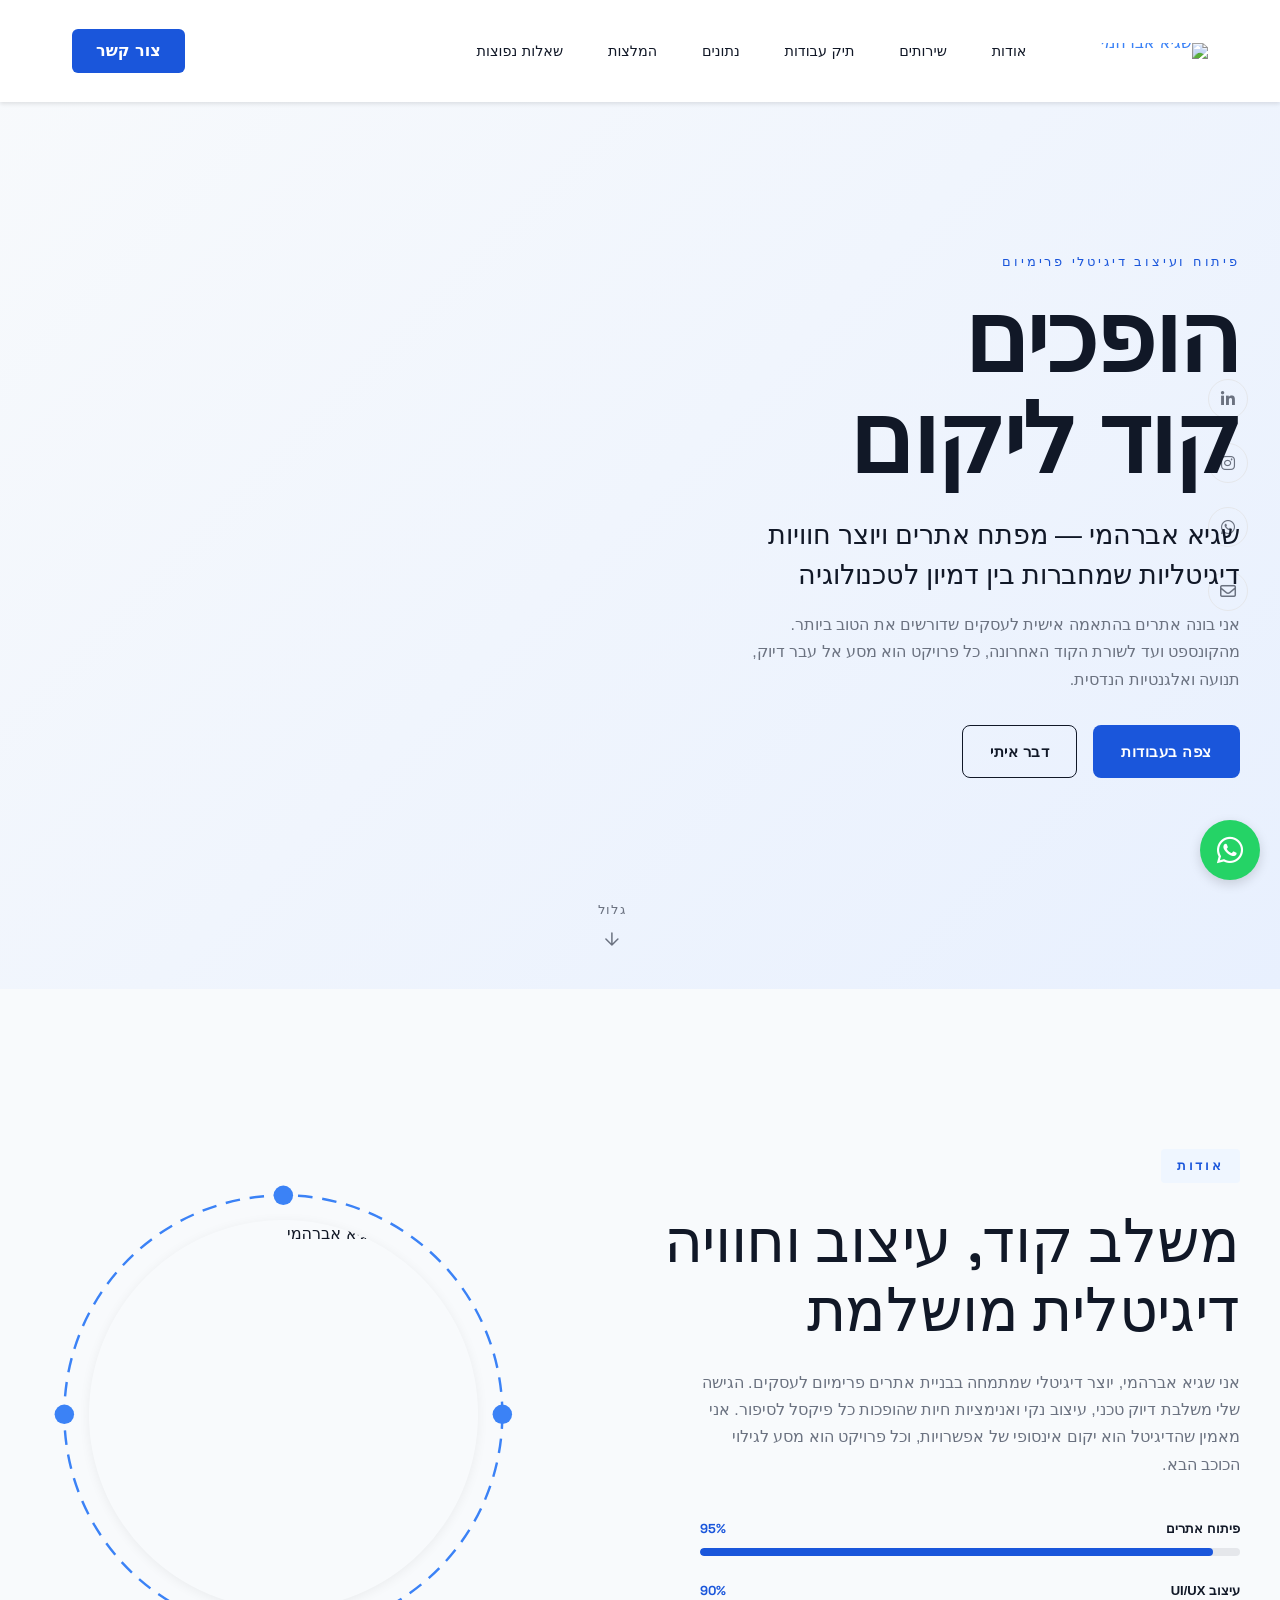
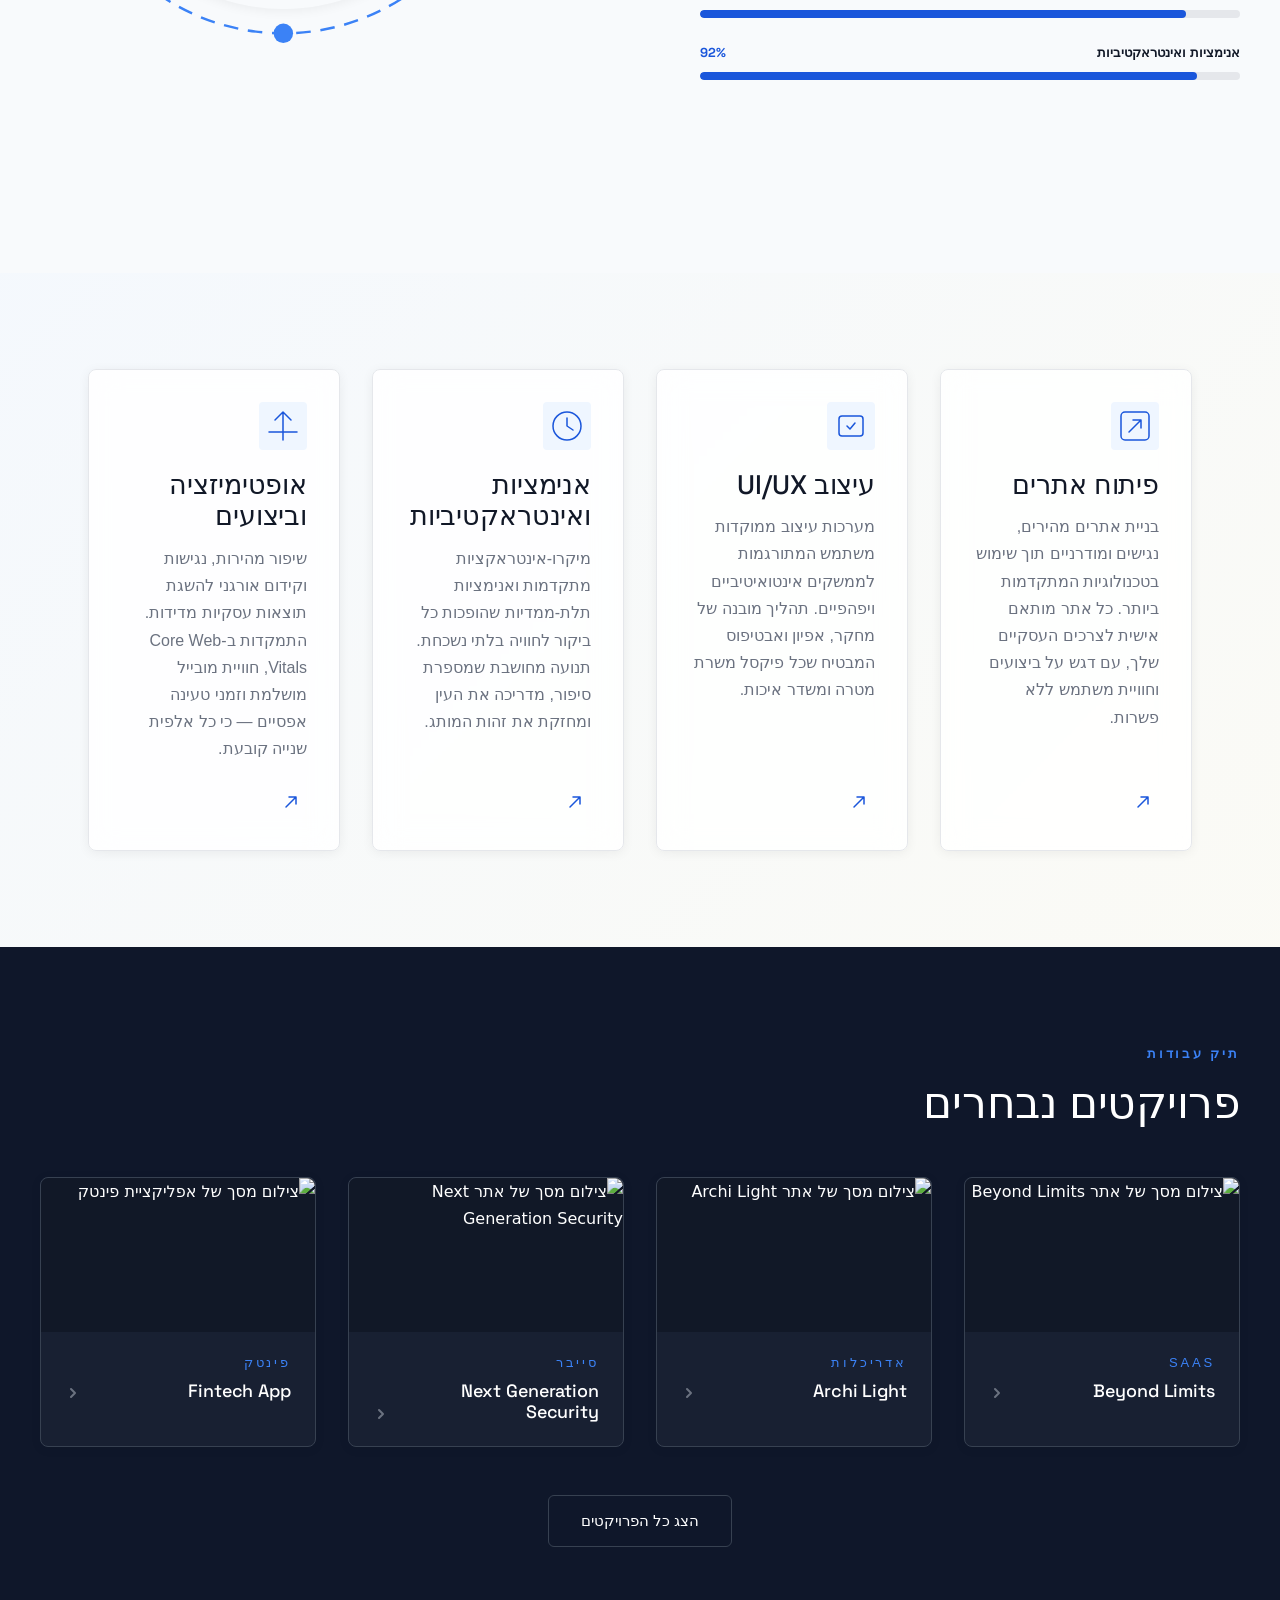
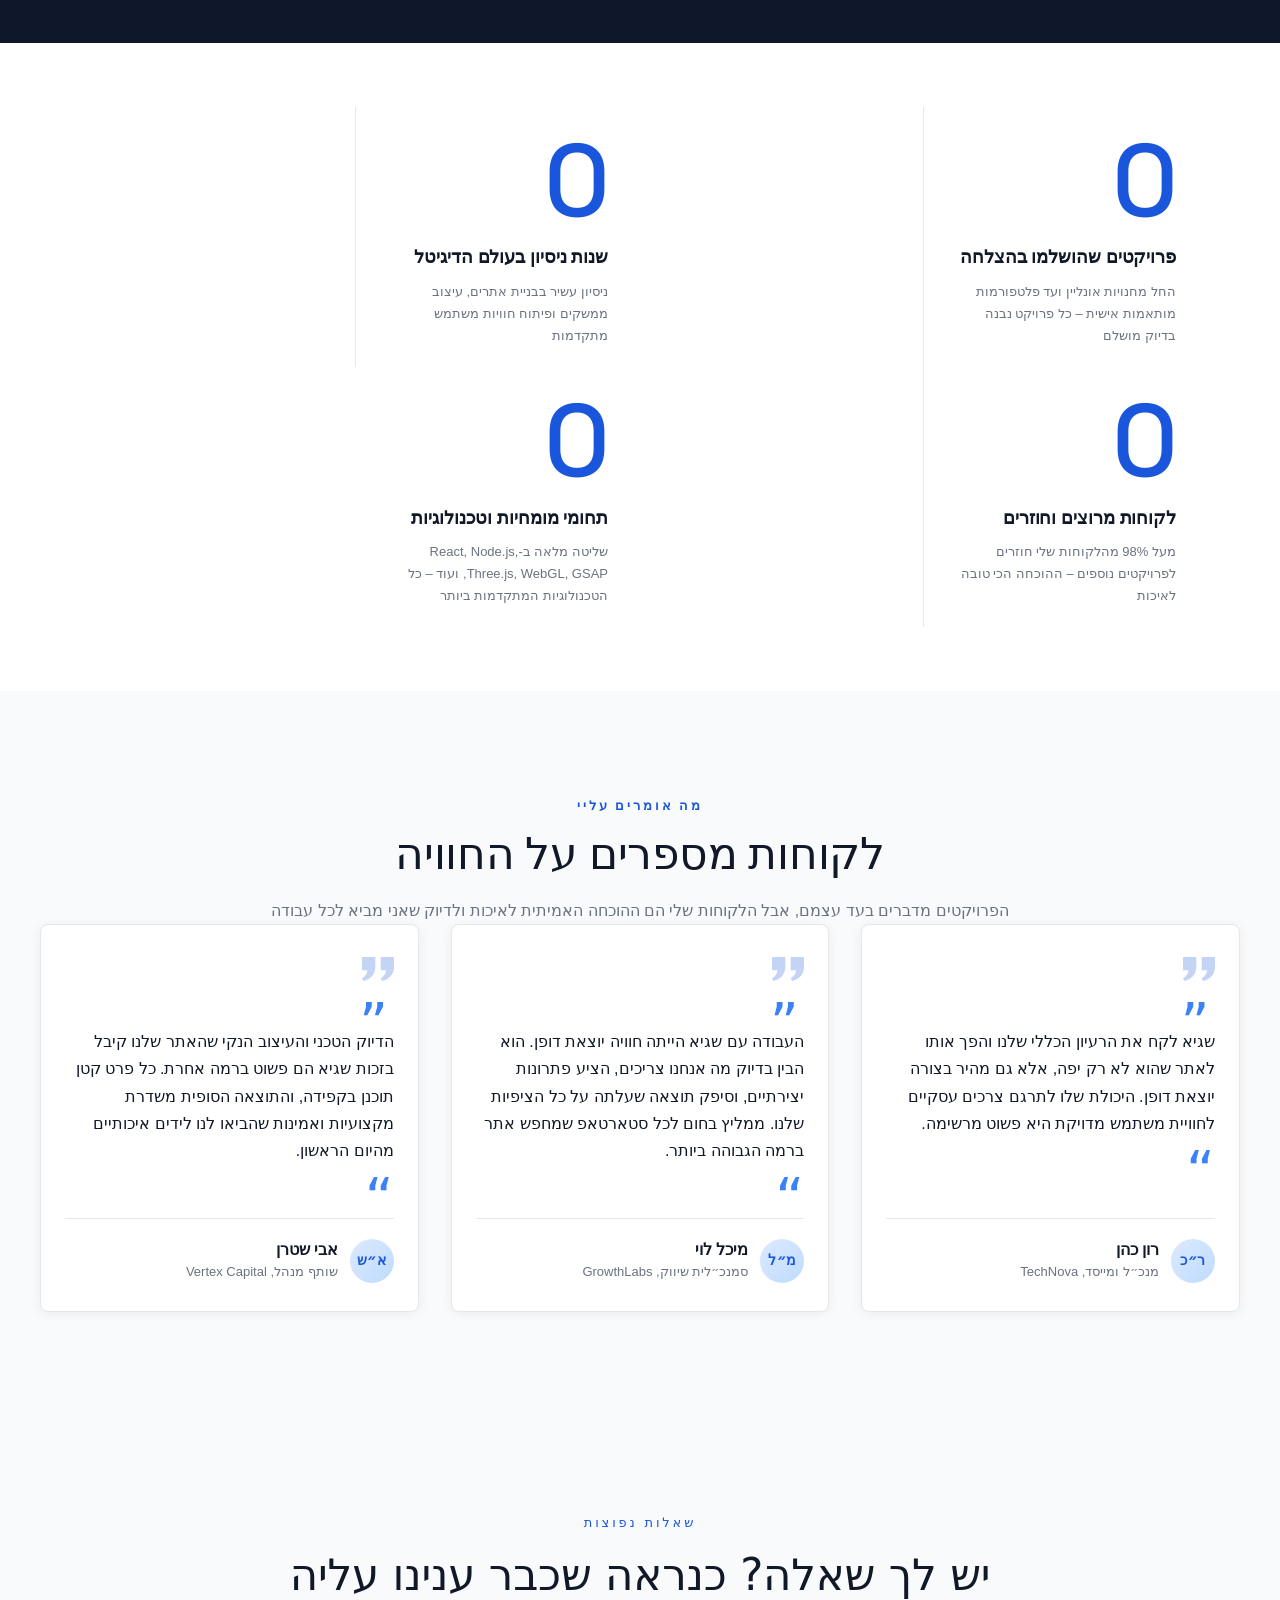
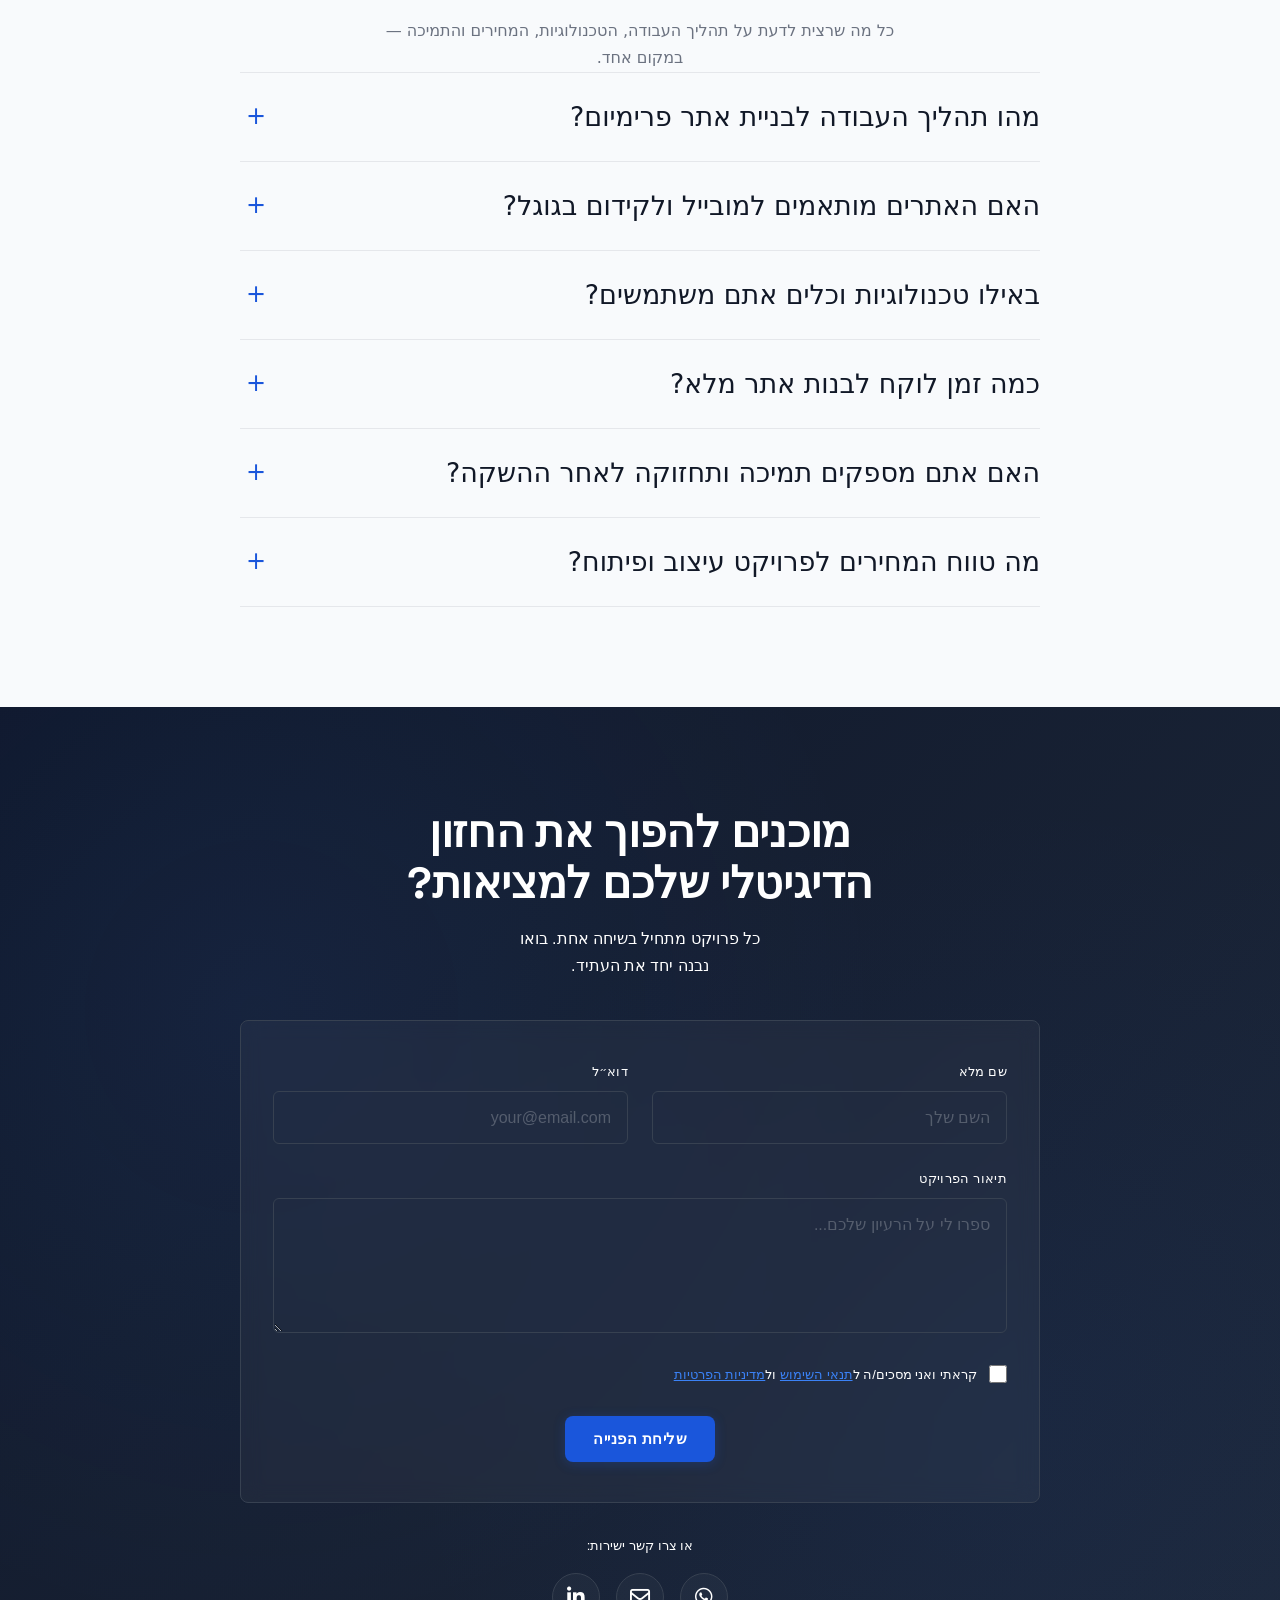
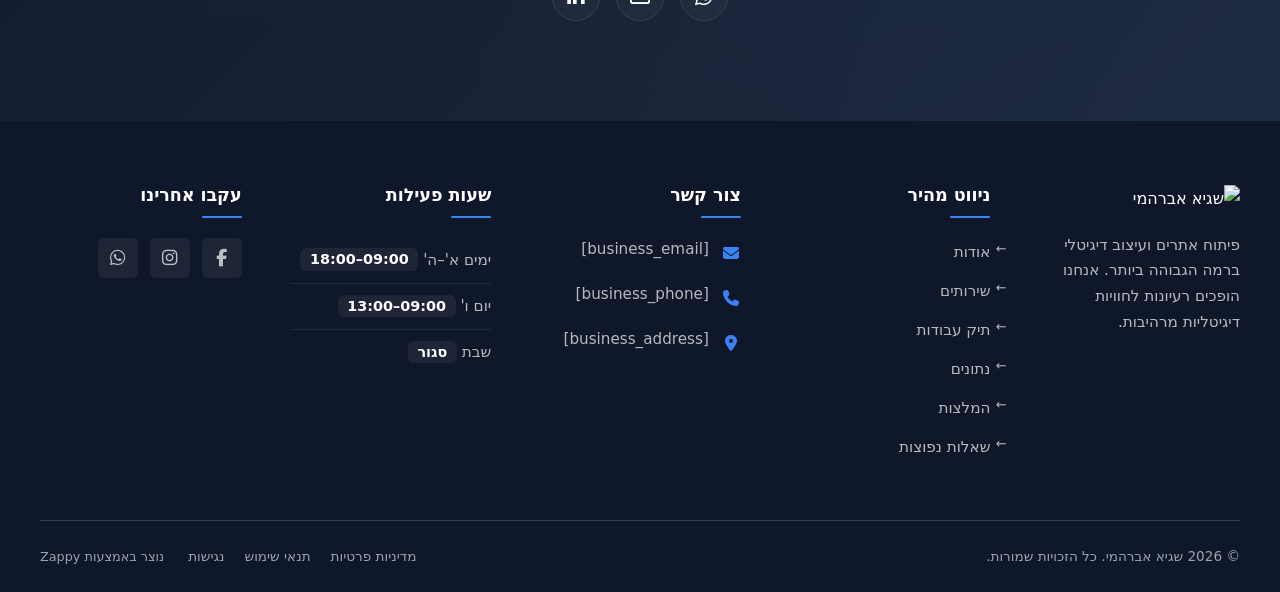
==== commit a15d8c25: "Incremental sync: 1 page(s) — resize_section_height" ====
--- a/public/index.html
+++ b/public/index.html
@@ -1 +1 @@
-<!doctype html><html dir="rtl" lang="he"><head><meta charset="UTF-8"><meta content="width=device-width,initial-scale=1" name="viewport"><meta content="index, follow" name="robots"><title>בונים נוכחות דיגיטלית ששווה זהב — שגיא אברהמי</title><meta content="שגיא אברהמי יוצר עבורך אתר פרימיום שהוא הרבה יותר מנוכחות ברשת — זו חוויה דיגיטלית יוקרתית שמשדרת עוצמה, חדשנות ואיכות ללא פשרות. לחץ כאן כדי להתחיל את המסע שלך ביקום הדיגיטלי." name="description"><meta content="בניית אתרים פרימיום לעסקים, עיצוב אתר יוקרתי לסטארטאפ, בניית אתרים, חוויה דיגיטלית, פיתוח אתרים" name="keywords"><link href="/assets/favicon.ico" rel="icon" type="image/x-icon"><link href="/assets/favicon-16x16.png" rel="icon" type="image/png" sizes="16x16"><link href="/assets/favicon-32x32.png" rel="icon" type="image/png" sizes="32x32"><link href="/assets/favicon-48x48.png" rel="icon" type="image/png" sizes="48x48"><link href="/assets/favicon-192x192.png" rel="icon" type="image/png" sizes="192x192"><link href="/assets/favicon-512x512.png" rel="icon" type="image/png" sizes="512x512"><link href="/assets/apple-touch-icon.png" rel="apple-touch-icon"><script>!function(){"use strict";var t="1c96c80f-4dad-4c85-8af8-2ed34026fe8b",e="https://api.zappy5.com/api/analytics/track",a=18e5,n=2592e6,o=!0,i=!0,r=!0;var s=function(){var e="zappy_visitor_"+t,a=null;try{if(a=localStorage.getItem(e)){var o=JSON.parse(a),i=Date.now();if(i-o.created<n)return o.lastSeen=i,localStorage.setItem(e,JSON.stringify(o)),o.id}}catch(t){console.warn("Zappy Analytics: LocalStorage not available")}var r="zv_"+Date.now()+"_"+Math.random().toString(36).substr(2,9);try{localStorage.setItem(e,JSON.stringify({id:r,created:Date.now(),lastSeen:Date.now()}))}catch(t){}return r}(),c=function(){var e="zappy_session_"+t,n=null;try{if(n=sessionStorage.getItem(e)){var o=JSON.parse(n),i=Date.now();if(i-o.timestamp<a)return o.timestamp=i,sessionStorage.setItem(e,JSON.stringify(o)),o.id}}catch(t){console.warn("Zappy Analytics: SessionStorage not available")}var r="zs_"+Date.now()+"_"+Math.random().toString(36).substr(2,9);try{sessionStorage.setItem(e,JSON.stringify({id:r,timestamp:Date.now()}))}catch(t){}return r}();function l(a,n){n=n||{};var o={website_id:t,event_type:a,page_path:window.location.pathname,referrer:document.referrer||"direct",visitor_id:s,session_id:c,metadata:n};if(navigator.sendBeacon){var i=new Blob([JSON.stringify(o)],{type:"application/json"});navigator.sendBeacon(e,i)}else fetch(e,{method:"POST",headers:{"Content-Type":"application/json"},body:JSON.stringify(o),keepalive:!0}).catch(function(t){console.warn("Zappy Analytics: Failed to track event",t)})}o&&l("pageview",{title:document.title,url:window.location.href}),i&&document.addEventListener("click",function(t){var e=t.target;if("BUTTON"===e.tagName||e.closest("button")){var a="BUTTON"===e.tagName?e:e.closest("button");l("click",{element:"button",text:a.textContent.trim().substring(0,100),id:a.id||null,class:a.className||null})}else if("A"===e.tagName||e.closest("a")){var n="A"===e.tagName?e:e.closest("a");l("navigation",{element:"link",text:n.textContent.trim().substring(0,100),href:n.href,external:n.hostname!==window.location.hostname})}},!0),r&&document.addEventListener("submit",function(t){var e=t.target;l("form_submit",{form_id:e.id||null,form_name:e.name||null,form_action:e.action||null,form_method:e.method||"GET"})},!0);var d=Date.now();window.addEventListener("beforeunload",function(){l("page_unload",{time_on_page:Math.floor((Date.now()-d)/1e3),page_path:window.location.pathname})}),window.zappyAnalytics={track:l,getVisitorId:function(){return s},getSessionId:function(){return c}}}()</script><meta content="בונים נוכחות דיגיטלית ששווה זהב — שגיא אברהמי" property="og:title"><meta content="שגיא אברהמי יוצר עבורך אתר פרימיום שהוא הרבה יותר מנוכחות ברשת — זו חוויה דיגיטלית יוקרתית שמשדרת עוצמה, חדשנות ואיכות ללא פשרות. לחץ כאן כדי להתחיל את המסע שלך ביקום הדיגיטלי." property="og:description"><meta content="summary_large_image" name="twitter:card"><meta content="בונים נוכחות דיגיטלית ששווה זהב — שגיא אברהמי" name="twitter:title"><meta content="שגיא אברהמי יוצר עבורך אתר פרימיום שהוא הרבה יותר מנוכחות ברשת — זו חוויה דיגיטלית יוקרתית שמשדרת עוצמה, חדשנות ואיכות ללא פשרות. לחץ כאן כדי להתחיל את המסע שלך ביקום הדיגיטלי." name="twitter:description"><meta content="website" property="og:type"><meta content="he_IL" property="og:locale"><link href="https://cdnjs.cloudflare.com/ajax/libs/font-awesome/6.4.0/css/all.min.css" rel="stylesheet"><link href="https://fonts.googleapis.com/css2?family=Space+Grotesk:wght@400;500;600;700&amp;family=Inter:wght@400;500;600;700&amp;display=swap" rel="stylesheet"><script src="https://cdnjs.cloudflare.com/ajax/libs/gsap/3.12.5/gsap.min.js" data-zappy-gsap="https://cdnjs.cloudflare.com/ajax/libs/gsap/3.12.5/gsap.min.js" defer=""></script><script src="https://cdnjs.cloudflare.com/ajax/libs/gsap/3.12.5/ScrollTrigger.min.js" data-zappy-gsap="https://cdnjs.cloudflare.com/ajax/libs/gsap/3.12.5/ScrollTrigger.min.js" defer=""></script><link href="https://fonts.googleapis.com" rel="preconnect"><link href="https://fonts.gstatic.com" rel="preconnect" crossorigin=""><style>.skip-link{position:absolute;top:0;left:0;transform:translateY(-200%);padding:12px 18px;background:var(--bg-dark,#1a1a1a);color:var(--text-light,#fff);font-weight:600;border-radius:0 0 8px 0;z-index:10000}.skip-link:focus{transform:none;outline:2px solid var(--ring,#fff);outline-offset:2px}:focus-visible{outline:2px solid var(--ring,currentColor);outline-offset:3px}</style><link href="/assets/favicon.ico" rel="icon" type="image/x-icon"><link href="/assets/favicon-16x16.png" rel="icon" type="image/png" sizes="16x16"><link href="/assets/favicon-32x32.png" rel="icon" type="image/png" sizes="32x32"><link href="/assets/favicon-48x48.png" rel="icon" type="image/png" sizes="48x48"><link href="/assets/favicon-192x192.png" rel="icon" type="image/png" sizes="192x192"><link href="/assets/favicon-512x512.png" rel="icon" type="image/png" sizes="512x512"><link href="/assets/apple-touch-icon.png" rel="apple-touch-icon"><link href="https://cdn.jsdelivr.net/npm/vanilla-cookieconsent@3/dist/cookieconsent.css" rel="stylesheet"><script src="https://cdn.jsdelivr.net/npm/vanilla-cookieconsent@3/dist/cookieconsent.umd.js"></script><script src="https://cdn.jsdelivr.net/gh/mickidum/acc_toolbar/acctoolbar/acctoolbar.min.js"></script><link href="/styles.css" rel="stylesheet"><script>window.ZAPPY_WEBSITE_ID="1c96c80f-4dad-4c85-8af8-2ed34026fe8b",window.ZAPPY_API_BASE="https://api.zappy5.com"</script><style id="zappy-dropdown-submenu-styles">#navMenu li:has(.sub-menu),.nav-menu li:has(.sub-menu),.navbar li:has(.sub-menu),nav li:has(.sub-menu){position:relative}#navMenu .sub-menu,.nav-menu .sub-menu,.navbar .sub-menu,nav .sub-menu{display:block!important;position:absolute!important;top:100%;left:0;min-width:220px;background:#fff;border-radius:8px;box-shadow:0 8px 25px rgba(0,0,0,.15);padding:8px 0;opacity:0;visibility:hidden;transform:translateY(10px);transition:all .3s ease;z-index:1000;list-style:none;pointer-events:none}#navMenu li:hover>.sub-menu,.nav-menu li:hover>.sub-menu,.navbar li:hover>.sub-menu,nav li:hover>.sub-menu{opacity:1!important;visibility:visible!important;transform:translateY(0)!important;pointer-events:auto!important}.sub-menu li{list-style:none;margin:0;padding:0}.sub-menu a{display:block!important;padding:10px 16px!important;color:var(--text-dark,#333)!important;font-weight:500;text-decoration:none;white-space:nowrap;transition:background-color .2s}.sub-menu .zappy-nav-child>a{padding-left:28px!important;font-size:.9em!important;opacity:.85!important}[dir=rtl] .sub-menu .zappy-nav-child>a,html[lang=ar] .sub-menu .zappy-nav-child>a,html[lang=he] .sub-menu .zappy-nav-child>a{padding-left:10px!important;padding-right:28px!important}.sub-menu .zappy-nav-parent>a{font-weight:600!important}.sub-menu a:hover{background-color:#f5f5f5}[dir=rtl] .nav-menu .sub-menu,[dir=rtl] .navbar .sub-menu,[dir=rtl] nav .sub-menu,html[lang=ar] .nav-menu .sub-menu,html[lang=ar] .navbar .sub-menu,html[lang=ar] nav .sub-menu,html[lang=he] .nav-menu .sub-menu,html[lang=he] .navbar .sub-menu,html[lang=he] nav .sub-menu{left:auto!important;right:0!important}.sub-menu:empty,.sub-menu:not(:has(li)):not(:has(> a)),.sub-menu:not(:has(li:not(.zappy-hidden-menu-item))):not(:has(> a)){display:none!important;opacity:0!important;visibility:hidden!important;pointer-events:none!important}li:has(.menu-group-title):hover>.sub-menu{opacity:1!important;visibility:visible!important;transform:translateY(0)!important;pointer-events:auto!important}#navMenu>li>.menu-group-title,.nav-menu>li>.menu-group-title{display:inline-block;padding:.5rem 1rem;cursor:default;user-select:none}@media (max-width:768px){#navMenu .sub-menu,.nav-menu .sub-menu,.navbar .sub-menu,nav .sub-menu{position:static!important;transform:none!important;box-shadow:none!important;background:0 0!important;max-height:0;overflow:hidden;opacity:0;visibility:hidden;transition:max-height .3s ease,opacity .3s ease;padding:0!important;border-radius:0!important}#navMenu .sub-menu.mobile-expanded,.nav-menu .sub-menu.mobile-expanded,.navbar .sub-menu.mobile-expanded{max-height:none!important;overflow-y:visible!important;opacity:1!important;visibility:visible!important;padding:8px 0 8px 16px!important}[dir=rtl] .sub-menu.mobile-expanded,html[lang=he] .sub-menu.mobile-expanded{padding:8px 16px 8px 0!important}#navMenu li:hover>.sub-menu,.nav-menu li:hover>.sub-menu,.navbar li:hover>.sub-menu,nav li:hover>.sub-menu{opacity:0;visibility:hidden;pointer-events:none}#navMenu li>.sub-menu.mobile-expanded,.nav-menu li>.sub-menu.mobile-expanded,.navbar li>.sub-menu.mobile-expanded,nav li>.sub-menu.mobile-expanded{opacity:1!important;visibility:visible!important;pointer-events:auto!important}#navMenu li:has(.sub-menu),.nav-menu li:has(.sub-menu),.navbar li:has(.sub-menu),nav li:has(.sub-menu){display:flex!important;flex-wrap:wrap!important;align-items:center!important;position:relative!important;min-height:44px!important}#navMenu li:has(.sub-menu)>a,.nav-menu li:has(.sub-menu)>a,.navbar li:has(.sub-menu)>a,nav li:has(.sub-menu)>a{flex:1!important;min-width:0!important}#navMenu li:has(.sub-menu)>.menu-group-title,.nav-menu li:has(.sub-menu)>.menu-group-title,.navbar li:has(.sub-menu)>.menu-group-title,nav li:has(.sub-menu)>.menu-group-title{flex:1!important;min-width:0!important;padding:0!important;line-height:inherit!important}#navMenu li:has(.sub-menu)>.sub-menu,.nav-menu li:has(.sub-menu)>.sub-menu,.navbar li:has(.sub-menu)>.sub-menu,nav li:has(.sub-menu)>.sub-menu{flex-basis:100%!important;width:100%!important}#navMenu li:has(.sub-menu)>a [class*=arrow],#navMenu li:has(.sub-menu)>a [class*=chevron],.nav-menu li:has(.sub-menu)>a .fa-angle-down,.nav-menu li:has(.sub-menu)>a .fa-chevron-down,.nav-menu li:has(.sub-menu)>a [class*=arrow],.nav-menu li:has(.sub-menu)>a [class*=chevron],nav li:has(.sub-menu)>a [class*=arrow],nav li:has(.sub-menu)>a [class*=chevron]{display:none!important;visibility:hidden!important}.mobile-submenu-toggle{display:flex!important;align-items:center!important;justify-content:center!important;width:44px!important;height:auto!important;background:0 0!important;border:none!important;cursor:pointer!important;color:var(--text-dark)!important;position:static!important;flex-shrink:0!important;align-self:stretch!important;z-index:2!important;padding:0!important;margin:0!important}.mobile-submenu-toggle::after{content:''!important;width:0!important;height:0!important;border-left:6px solid transparent!important;border-right:6px solid transparent!important;border-top:7px solid currentColor!important;transition:transform .3s ease!important}.mobile-submenu-toggle.expanded::after{transform:rotate(180deg)!important}.sub-menu a{padding:10px 0!important;display:block!important;color:var(--text-dark)!important;white-space:normal!important}.sub-menu .zappy-nav-child>a{padding-left:28px!important;font-size:.9em!important;opacity:.85!important}[dir=rtl] .sub-menu .zappy-nav-child>a,html[lang=ar] .sub-menu .zappy-nav-child>a,html[lang=he] .sub-menu .zappy-nav-child>a{padding-left:0!important;padding-right:28px!important}.sub-menu .zappy-nav-parent>a{font-weight:600!important}#navMenu.active,.nav-menu.active{max-width:100vw!important;overflow-x:hidden!important;box-sizing:border-box!important}.navbar .sub-menu li a,.zappy-products-dropdown .sub-menu a,nav.navbar .sub-menu li a{color:var(--text-dark)!important}}@media (min-width:769px){.mobile-submenu-toggle{display:none!important}}</style><style id="zappy-widget-visibility">html[dir=rtl] .whatsapp-float{right:20px!important;left:auto!important}html:not([dir]) .whatsapp-float,html[dir=ltr] .whatsapp-float{left:20px!important;right:auto!important}html[dir=rtl] #mic-access-tool-general-button,html[dir=rtl] #mic-init-access-tool #mic-access-tool-general-button,html[dir=rtl] #mic-init-access-tool .mic-access-tool-general-button,html[dir=rtl] ._access-icon,html[dir=rtl] .mic-access-tool-general-button{left:20px!important;right:auto!important}html:not([dir]) #mic-access-tool-general-button,html:not([dir]) #mic-init-access-tool #mic-access-tool-general-button,html:not([dir]) #mic-init-access-tool .mic-access-tool-general-button,html:not([dir]) ._access-icon,html:not([dir]) .mic-access-tool-general-button,html[dir=ltr] #mic-access-tool-general-button,html[dir=ltr] #mic-init-access-tool #mic-access-tool-general-button,html[dir=ltr] #mic-init-access-tool .mic-access-tool-general-button,html[dir=ltr] ._access-icon,html[dir=ltr] .mic-access-tool-general-button{right:20px!important;left:auto!important}@media (max-width:768px){.whatsapp-float{display:flex!important}}@media (min-width:769px){.whatsapp-float{display:flex!important}}@media (max-width:768px){#mic-access-tool-general-button,#mic-init-access-tool #mic-access-tool-general-button,#mic-init-access-tool .mic-access-tool-general-button,._access-icon,.mic-access-tool-general-button{display:flex!important;visibility:visible!important;opacity:1!important;pointer-events:auto!important}#mic-access-tool-box.opened-mic-access-tool,#mic-init-access-tool #mic-access-tool-box.opened-mic-access-tool,.mic-access-tool-box.opened-mic-access-tool{visibility:visible!important;opacity:1!important;pointer-events:auto!important}}@media (min-width:769px){#mic-access-tool-general-button,#mic-init-access-tool #mic-access-tool-general-button,#mic-init-access-tool .mic-access-tool-general-button,._access-icon,.mic-access-tool-general-button{display:flex!important;visibility:visible!important;opacity:1!important;pointer-events:auto!important}#mic-access-tool-box.opened-mic-access-tool,#mic-init-access-tool #mic-access-tool-box.opened-mic-access-tool,.mic-access-tool-box.opened-mic-access-tool{visibility:visible!important;opacity:1!important;pointer-events:auto!important}}</style></head><body><a href="#main" class="skip-link">דלג לתוכן הראשי</a><nav class="navbar" dir="rtl"><button class="mobile-toggle" aria-label="Menu" id="mobileToggle"><svg viewBox="0 0 24 24" fill="none" height="24" width="24" class="hamburger-icon"><path d="M3 12h18M3 6h18M3 18h18" stroke="currentColor" stroke-linecap="round" stroke-width="2"></path></svg> <svg viewBox="0 0 24 24" fill="none" height="24" width="24" class="close-icon" style="display:none"><path d="M18 6L6 18M6 6l12 12" stroke="currentColor" stroke-linecap="round" stroke-width="2"></path></svg></button> <button class="phone-header-btn" aria-label="Call" data-phone="[business_phone]"><svg viewBox="0 0 24 24" fill="currentColor" height="20" width="20"><path d="M22 16.92v3a2 2 0 0 1-2.18 2 19.79 19.79 0 0 1-8.63-3.07 19.5 19.5 0 0 1-6-6 19.79 19.79 0 0 1-3.07-8.67A2 2 0 0 1 4.11 2h3a2 2 0 0 1 2 1.72 12.84 12.84 0 0 0 .7 2.81 2 2 0 0 1-.45 2.11L8.09 9.91a16 16 0 0 0 6 6l1.27-1.27a2 2 0 0 1 2.11-.45 12.84 12.84 0 0 0 2.81.7A2 2 0 0 1 22 16.92z"></path></svg></button><div class="nav-container"><div class="nav-right-group"><div class="nav-brand"><a href="/" class="logo-link"><img alt="שגיא אברהמי" class="logo" src="/assets/site-----image-1.webp"></a></div><ul class="nav-menu" id="navMenu"><li><a href="#about">אודות</a></li><li><a href="#services">שירותים</a></li><li><a href="#portfolio">תיק עבודות</a></li><li><a href="#stats">נתונים</a></li><li><a href="#testimonials">המלצות</a></li><li><a href="#faq">שאלות נפוצות</a></li></ul></div><div class="nav-cta-container"><li class="nav-cta-item"><a href="#cta" class="nav-cta-btn">צור קשר</a></li></div></div></nav><script>window.addEventListener("load",function(){const e=document.querySelector(".navbar, nav, header");if(!e)return void console.log("[Navbar] Navbar element not found");let t=document.getElementById("mobileToggle")||document.querySelector(".mobile-toggle")||document.querySelector(".hamburger")||document.querySelector(".hamburger-menu")||document.querySelector(".menu-toggle")||document.querySelector(".burger-menu")||document.querySelector('[aria-label="Menu"]')||document.querySelector('[aria-label="תפריט"]');const o=document.querySelector(".phone-header-btn"),n=window.getComputedStyle(e);let r=n.backgroundColor;if(console.log("[Navbar] Initial navbar background:",r),"transparent"===r||"rgba(0, 0, 0, 0)"===r||r.startsWith("rgba")&&r.includes(", 0)")){const e=n.backgroundImage;if(e&&"none"!==e)console.log("[Navbar] Navbar has background image/gradient, using dark text"),r="rgb(240, 240, 240)";else{const e=window.getComputedStyle(document.body).backgroundColor;console.log("[Navbar] Navbar transparent, using body background:",e),r=e}}const a=r.match(/\d+/g);if(a&&a.length>=3){const e=(.299*parseInt(a[0])+.587*parseInt(a[1])+.114*parseInt(a[2]))/255;console.log("[Navbar] Mobile button colors preserved from Claude CSS (luminance:",e.toFixed(2)+")");const n=document.createElement("style");n.id="zappy-mobile-nav-fix";document.documentElement.lang;document.documentElement.dir,n.textContent='\n        /* Hide mobile buttons on desktop, show only on mobile */\n        @media (min-width: 769px) {\n          .mobile-toggle,\n          .phone-header-btn {\n            display: none !important;\n          }\n        }\n        \n        /* Show and position mobile buttons correctly on mobile */\n        @media (max-width: 768px) {\n          .navbar,\n          nav.navbar {\n            min-height: 70px !important;\n          }\n\n          .mobile-toggle,\n          .phone-header-btn {\n            position: absolute !important;\n            top: 0 !important;\n            bottom: 0 !important;\n            margin-top: auto !important;\n            margin-bottom: auto !important;\n            transform: none !important;\n            z-index: 1001 !important;\n            display: flex !important;\n            align-items: center !important;\n            justify-content: center !important;\n            width: 36px !important;\n            height: 36px !important;\n            border-radius: 50% !important;\n            border: none !important;\n            cursor: pointer !important;\n            padding: 6px !important;\n            background: none !important;\n            color: var(--nav-text, var(--text-dark)) !important;\n            touch-action: manipulation !important;\n            -webkit-tap-highlight-color: transparent !important;\n          }\n\n          html[data-zappy-site-type="ecommerce"] .phone-header-btn,\n          body[data-zappy-site-type="ecommerce"] .phone-header-btn,\n          html[data-zappy-site-type="ecommerce"] header .phone-header-btn,\n          html[data-zappy-site-type="ecommerce"] nav .phone-header-btn {\n            display: none !important;\n            visibility: hidden !important;\n            width: 0 !important;\n            height: 0 !important;\n            min-width: 0 !important;\n            overflow: hidden !important;\n          }\n          \n          /* LTR positioning (default): hamburger LEFT, phone RIGHT */\n          html:not([dir="rtl"]):not([lang="he"]):not([lang="ar"]) .mobile-toggle,\n          html[dir="ltr"] .mobile-toggle {\n            left: 12px !important;\n            right: auto !important;\n          }\n          html:not([dir="rtl"]):not([lang="he"]):not([lang="ar"]) .phone-header-btn,\n          html[dir="ltr"] .phone-header-btn {\n            right: 12px !important;\n            left: auto !important;\n          }\n          \n          /* RTL positioning: hamburger RIGHT, phone LEFT */\n          html[dir="rtl"] .mobile-toggle,\n          html[lang="he"] .mobile-toggle,\n          html[lang="ar"] .mobile-toggle {\n            right: 12px !important;\n            left: auto !important;\n          }\n          html[dir="rtl"] .phone-header-btn,\n          html[lang="he"] .phone-header-btn,\n          html[lang="ar"] .phone-header-btn {\n            left: 12px !important;\n            right: auto !important;\n          }\n          \n          /* CRITICAL: Ensure nav-container has min-height on mobile */\n          /* All children are positioned absolutely/fixed on mobile, so height:auto collapses to 0 */\n          .nav-container {\n            min-height: 70px !important;\n            position: relative !important;\n          }\n          \n          /* Ensure SVG icons are properly sized and inherit color */\n          .mobile-toggle svg,\n          .phone-header-btn svg {\n            width: 24px !important;\n            height: 24px !important;\n            /* Don\'t force display - let JavaScript control hamburger/close toggle */\n          }\n          \n          /* Reset nav-cta-container on mobile - remove desktop box-shadow/padding */\n          /* that creates a visible ghost box when CTA button is hidden */\n          .nav-cta-container {\n            box-shadow: none !important;\n            padding: 0 !important;\n          }\n          \n          /* Hide nav-cta-container entirely on mobile when there\'s no lang-switcher */\n          /* (only the CTA button is inside, and it\'s hidden on mobile) */\n          .nav-cta-container:not(:has(.lang-switcher)) {\n            display: none !important;\n          }\n          \n          /* CRITICAL: Prevent hero image fade gradient from bleeding over headline text */\n          /* The .image-fade-gradient has bottom: -30px (extends below parent) */\n          /* On mobile stacked layout, this overlaps the h1 text below the image */\n          .hero-image-column {\n            overflow: hidden !important;\n          }\n          .image-fade-gradient {\n            bottom: 0 !important;\n          }\n          \n          /* Hide desktop language switcher on mobile - hamburger menu handles it */\n          /* High specificity to override stored CSS */\n          .lang-switcher,\n          .nav-cta-container .lang-switcher,\n          .nav-container .lang-switcher,\n          .navbar .lang-switcher,\n          .navbar .nav-cta-container .lang-switcher {\n            display: none !important;\n          }\n        }\n      ';const r=document.getElementById("zappy-mobile-nav-fix");r&&r.remove(),document.head.appendChild(n),console.log("[Navbar] Critical CSS injected for mobile nav positioning");const i=window.innerWidth<=768;if(t){const e=t.querySelector(".hamburger-icon"),o=t.querySelector(".close-icon");e&&(e.style.setProperty("width","24px","important"),e.style.setProperty("height","24px","important"),e.style.setProperty("display","block","important")),o&&(o.style.setProperty("width","24px","important"),o.style.setProperty("height","24px","important"),o.style.setProperty("display","none","important")),i?(t.style.setProperty("position","absolute","important"),t.style.setProperty("top","0","important"),t.style.setProperty("bottom","0","important"),t.style.setProperty("margin-top","auto","important"),t.style.setProperty("margin-bottom","auto","important"),t.style.setProperty("transform","none","important"),t.style.setProperty("z-index","1001","important"),t.style.removeProperty("left"),t.style.removeProperty("right"),console.log("[Navbar] Mobile toggle positioning applied (mobile viewport)")):(t.style.removeProperty("position"),t.style.removeProperty("top"),t.style.removeProperty("transform"),t.style.removeProperty("z-index"),t.style.removeProperty("left"),t.style.removeProperty("right"),console.log("[Navbar] Desktop viewport - cleared mobile toggle inline positioning"))}if(o){const e=o.querySelector("svg");e&&(e.style.width="24px",e.style.height="24px",e.setAttribute("width","24"),e.setAttribute("height","24")),i?(o.style.setProperty("position","absolute","important"),o.style.setProperty("top","0","important"),o.style.setProperty("bottom","0","important"),o.style.setProperty("margin-top","auto","important"),o.style.setProperty("margin-bottom","auto","important"),o.style.setProperty("transform","none","important"),o.style.setProperty("z-index","1001","important"),o.style.removeProperty("left"),o.style.removeProperty("right"),console.log("[Navbar] Phone button positioning applied (mobile viewport)")):(o.style.removeProperty("position"),o.style.removeProperty("top"),o.style.removeProperty("transform"),o.style.removeProperty("z-index"),o.style.removeProperty("left"),o.style.removeProperty("right"),console.log("[Navbar] Desktop viewport - cleared phone button inline positioning"))}}else console.log("[Navbar] Could not parse background color:",r);t=document.getElementById("mobileToggle")||document.querySelector(".mobile-toggle")||document.querySelector(".hamburger")||document.querySelector(".hamburger-menu")||document.querySelector(".menu-toggle")||document.querySelector(".burger-menu")||document.querySelector('[aria-label="Menu"]')||document.querySelector('[aria-label="תפריט"]');const i=document.getElementById("navMenu")||document.querySelector(".nav-menu")||document.querySelector(".nav-links")||document.querySelector("nav ul:not(.submenu)");if(!t||!i)return void console.log("[Navbar] Mobile toggle or menu not found:",{toggle:!!t,menu:!!i});i.id||(i.id="navMenu"),console.log("[Navbar] Initializing mobile menu...");const l=t.cloneNode(!0);t.parentNode.replaceChild(l,t);var s=0;function p(e){var t=Date.now();t-s<300||(s=t,function(e){e.preventDefault(),e.stopPropagation();const t=l.querySelector(".hamburger-icon"),o=l.querySelector(".close-icon");i.classList.contains("active")?(i.classList.remove("active"),t&&t.style.setProperty("display","block","important"),o&&o.style.setProperty("display","none","important"),document.body.style.overflow="",document.body.classList.remove("menu-open"),console.log("[Navbar] Menu closed")):(i.classList.add("active"),t&&t.style.setProperty("display","none","important"),o&&o.style.setProperty("display","block","important"),document.body.style.overflow="hidden",document.body.classList.add("menu-open"),console.log("[Navbar] Menu opened"))}(e))}l.addEventListener("click",p),l.addEventListener("touchend",p),document.addEventListener("keydown",function(e){if(("Escape"===e.key||"Esc"===e.key)&&i.classList.contains("active")){const e=l.querySelector(".hamburger-icon"),t=l.querySelector(".close-icon");i.classList.remove("active"),e&&e.style.setProperty("display","block","important"),t&&t.style.setProperty("display","none","important"),document.body.style.overflow="",document.body.classList.remove("menu-open"),console.log("[Navbar] Menu closed (Escape)")}}),i.querySelectorAll("a").forEach(function(e){e.addEventListener("click",function(){if("#"===this.getAttribute("href"))return;const e=l.querySelector(".hamburger-icon"),t=l.querySelector(".close-icon");i.classList.remove("active"),e&&e.style.setProperty("display","block","important"),t&&t.style.setProperty("display","none","important"),document.body.style.overflow="",document.body.classList.remove("menu-open"),console.log("[Navbar] Menu closed (link clicked)")})});var m=i.querySelectorAll(".dropdown-toggle");m.forEach(function(e){e.addEventListener("click",function(e){e.preventDefault(),e.stopPropagation();var t=this.closest(".nav-dropdown");t&&(t.parentNode.querySelectorAll(".nav-dropdown.open").forEach(function(e){e!==t&&e.classList.remove("open")}),t.classList.toggle("open"),console.log("[Navbar] Dropdown toggled:",t.classList.contains("open")?"open":"closed"))})}),document.addEventListener("click",function(e){e.target.closest(".nav-dropdown")||document.querySelectorAll(".nav-dropdown.open").forEach(function(e){e.classList.remove("open")})}),console.log("[Navbar] Dropdown handlers initialized for "+m.length+" dropdowns"),o&&o.addEventListener("click",function(){const e=document.querySelectorAll('a[href^="tel:"]'),t=e.length>0?e[0].getAttribute("href").replace("tel:",""):"[business_phone]";window.location.href="tel:"+t,console.log("[Navbar] Phone button clicked")}),console.log("[Navbar] Mobile menu initialized successfully")})</script><main id="main"><section class="editorial-section index-hero-section" data-band-index="0" data-layout-spec="בית-hero" id="hero" data-hero-type="fullscreen-scrim" style="min-height:989px !important"><div class="index-hero-section__social-bar" id="zappy-section-1"><a href="#" class="index-hero-section__social-link" aria-label="LinkedIn"><i class="fab fa-linkedin-in" data-element-id="icon-1782034904713-hnjmjalik" data-element-type="icon" data-icon-type="fontawesome"></i></a> <a href="#" class="index-hero-section__social-link" aria-label="Instagram"><i class="fab fa-instagram" data-element-id="icon-1782034904713-zxwjb00f2" data-element-type="icon" data-icon-type="fontawesome"></i></a> <a href="#" class="index-hero-section__social-link" aria-label="WhatsApp"><i class="fab fa-whatsapp" data-element-id="icon-1782034904713-c2hbbrrfd" data-element-type="icon" data-icon-type="fontawesome"></i></a> <a href="#" class="index-hero-section__social-link" aria-label="Email" data-zappy-social-placeholder="true"><i class="fa-envelope far" data-element-id="icon-1782034904713-s4aom7cm9" data-element-type="icon" data-icon-type="fontawesome"></i></a></div><div class="editorial-grid"><div class="editorial-text"><p class="eyebrow">פיתוח ועיצוב דיגיטלי פרימיום</p><h1 class="display-xl" data-reveal="up">הופכים<br>קוד ליקום</h1><h3 class="index-hero-section__subtitle">שגיא אברהמי — מפתח אתרים ויוצר חוויות דיגיטליות שמחברות בין דמיון לטכנולוגיה</h3><p class="index-hero-section__body">אני בונה אתרים בהתאמה אישית לעסקים שדורשים את הטוב ביותר. מהקונספט ועד לשורת הקוד האחרונה, כל פרויקט הוא מסע אל עבר דיוק, תנועה ואלגנטיות הנדסית.</p><div class="index-hero-section__cta-group" id="zappy-section-2"><a href="#portfolio" class="btn-primary" data-element-id="btn-1782034904710-j6pdvpiwo" data-element-type="button" data-native-element="true">צפה בעבודות</a> <a href="#contact" class="btn-secondary" data-element-id="btn-1782034904710-y6tmfqa35" data-element-type="button" data-native-element="true">דבר איתי</a></div></div><figure class="editorial-media index-hero-section__media"><div style="position:absolute !important;top:0px !important;left:0px !important;width:100% !important;height:100% !important;max-width:none !important;margin-left:0px !important;margin-right:0px !important;display:block !important;z-index:1 !important;overflow:hidden !important" data-element-id="img-1782034904714-66d5i2lsx" data-element-type="image" data-zappy-wrapper-margins-applied="true" data-zappy-zoom-clip="true" data-zappy-zoom-wrapper="true" data-zappy-zoom-wrapper-align="center" data-zappy-zoom-wrapper-width-mode="full"><img alt="איור תלת-ממדי של צורת TorusKnot גיאומטרית" class="cutout" src="/assets/site-index-hero-hero-image-1.webp" data-aspect-ratio="1:1" data-context="Abstract 3D wireframe TorusKnot geometric shape rendered in translucent blue-white mesh lines, floating against a light background with particle connection lines radiating outward like a neural network. Composition: isolated 3D object, three-quarter view, centered on the END half of the split. Framing: large, fills roughly the right 40% of the hero band, slight overflow at edges. Background: transparent over light grey-white gradient. Treatment: drop-shadow" data-dominant-color="#a8c4f0" data-placeholder="index-hero-hero-image-1" data-treatment="drop-shadow" height="600" loading="eager" width="600" data-element-id="img-1782034904714-66d5i2lsx" data-element-type="image" data-hero-background="true" data-hero-bg="true" data-zappy-object-position="50% 50%" data-zappy-zoom="1.1" fetchpriority="high" style="object-position:50% 50% !important;object-fit:cover !important;margin:0px !important;position:absolute !important;left:-5% !important;top:-6882.15% !important;width:110% !important;height:13864.3% !important;max-width:none !important;max-height:none !important;display:block !important"></div></figure></div><div class="index-hero-section__scroll-indicator" aria-hidden="true" id="zappy-section-3"><span class="index-hero-section__scroll-text">גלול</span> <svg viewBox="0 0 20 20" fill="none" xmlns="http://www.w3.org/2000/svg" data-element-type="icon" data-icon-type="svg" height="20" width="20"><path d="M10 4v12M4 10l6 6 6-6" stroke="currentColor" stroke-linecap="round" stroke-width="1.5" stroke-linejoin="round"></path></svg></div></section><section class="index-about-section" data-band-index="1" data-layout-spec="בית-about" id="about"><div class="editorial-section" id="zappy-section-5"><div class="editorial-grid"><div class="editorial-text" data-reveal=""><p class="eyebrow">אודות</p><h2>משלב קוד, עיצוב וחוויה דיגיטלית מושלמת</h2><p>אני שגיא אברהמי, יוצר דיגיטלי שמתמחה בבניית אתרים פרימיום לעסקים. הגישה שלי משלבת דיוק טכני, עיצוב נקי ואנימציות חיות שהופכות כל פיקסל לסיפור. אני מאמין שהדיגיטל הוא יקום אינסופי של אפשרויות, וכל פרויקט הוא מסע לגילוי הכוכב הבא.</p><div class="skills-bars"><div class="skill-item" data-reveal=""><div class="skill-header"><span class="skill-label">פיתוח אתרים</span> <span class="skill-percent">95%</span></div><div class="skill-bar-track"><div class="skill-bar-fill" style="width:95%"></div></div></div><div class="skill-item" data-reveal=""><div class="skill-header"><span class="skill-label">עיצוב UI/UX</span> <span class="skill-percent">90%</span></div><div class="skill-bar-track"><div class="skill-bar-fill" style="width:90%"></div></div></div><div class="skill-item" data-reveal=""><div class="skill-header"><span class="skill-label">אנימציות ואינטראקטיביות</span> <span class="skill-percent">92%</span></div><div class="skill-bar-track"><div class="skill-bar-fill" style="width:92%"></div></div></div></div></div><figure class="editorial-media" data-reveal=""><div class="portrait-wrapper"><div class="portrait-ring"><svg viewBox="0 0 200 200" xmlns="http://www.w3.org/2000/svg" aria-hidden="true" data-no-icon-edit="true"><circle cx="100" cy="100" r="90" fill="none" stroke="var(--accent)" stroke-dasharray="6 4" stroke-width="1"></circle><circle cx="100" cy="10" r="4" fill="var(--accent)"></circle><circle cx="100" cy="190" r="4" fill="var(--accent)"></circle><circle cx="10" cy="100" r="4" fill="var(--accent)"></circle><circle cx="190" cy="100" r="4" fill="var(--accent)"></circle></svg></div><div class="portrait-image"><img alt="פורטרט של שגיא אברהמי" class="cutout" src="/assets/site-index-about-team-portrait-1.webp" data-aspect-ratio="1:1" data-context="Black and white portrait photograph of a young man with short dark hair and beard, wearing a black t-shirt, looking to the side in a three-quarter profile pose, cropped at the shoulders. Composition: three-quarter profile, head and shoulders, isolated cutout inside a circular frame with a decorative dashed ring border. Framing: centered within a circular mask, surrounded by a thin dashed circular border with small blue dot accents at cardinal points. Background: transparent over white section background. Treatment: background-removed cutout" data-dominant-color="#888888" data-placeholder="index-about-team-portrait-1" data-treatment="background-removed cutout" height="600" loading="lazy" width="600" decoding="async"></div></div></figure></div></div></section><section class="glass-section index-services-section" data-band-index="2" data-layout-spec="בית-services" id="services"><div class="glass-bg"></div><div class="glass-grid" data-reveal-stagger=""><article class="glass-panel" id="zappy-section-7"><div class="icon-wrapper"><svg viewBox="0 0 32 32" fill="none" xmlns="http://www.w3.org/2000/svg" data-element-type="icon" data-icon-type="svg" height="32" width="32"><rect height="28" rx="4" stroke="currentColor" stroke-width="1.5" width="28" x="2" y="2"></rect><path d="M10 22L22 10M22 10H14M22 10V18" stroke="currentColor" stroke-linecap="round" stroke-width="1.5" stroke-linejoin="round"></path></svg></div><h3>פיתוח אתרים</h3><p>בניית אתרים מהירים, נגישים ומודרניים תוך שימוש בטכנולוגיות המתקדמות ביותר. כל אתר מותאם אישית לצרכים העסקיים שלך, עם דגש על ביצועים וחוויית משתמש ללא פשרות.</p><div class="card-link"><svg viewBox="0 0 16 16" fill="none" xmlns="http://www.w3.org/2000/svg" height="16" width="16"><path d="M3 13L13 3M13 3H6M13 3V10" stroke="currentColor" stroke-linecap="round" stroke-width="1.5" stroke-linejoin="round"></path></svg></div></article><article class="glass-panel" id="zappy-section-8"><div class="icon-wrapper"><svg viewBox="0 0 32 32" fill="none" xmlns="http://www.w3.org/2000/svg" data-element-type="icon" data-icon-type="svg" height="32" width="32"><rect height="20" rx="3" stroke="currentColor" stroke-width="1.5" width="24" x="4" y="6"></rect><path d="M12 16L15 19L20 13" stroke="currentColor" stroke-linecap="round" stroke-width="1.5" stroke-linejoin="round"></path></svg></div><h3>עיצוב UI/UX</h3><p>מערכות עיצוב ממוקדות משתמש המתורגמות לממשקים אינטואיטיביים ויפהפיים. תהליך מובנה של מחקר, אפיון ואבטיפוס המבטיח שכל פיקסל משרת מטרה ומשדר איכות.</p><div class="card-link"><svg viewBox="0 0 16 16" fill="none" xmlns="http://www.w3.org/2000/svg" height="16" width="16"><path d="M3 13L13 3M13 3H6M13 3V10" stroke="currentColor" stroke-linecap="round" stroke-width="1.5" stroke-linejoin="round"></path></svg></div></article><article class="glass-panel" id="zappy-section-9"><div class="icon-wrapper"><svg viewBox="0 0 32 32" fill="none" xmlns="http://www.w3.org/2000/svg" data-element-type="icon" data-icon-type="svg" height="32" width="32"><circle cx="16" cy="16" r="14" stroke="currentColor" stroke-width="1.5"></circle><path d="M16 8V16L22 20" stroke="currentColor" stroke-linecap="round" stroke-width="1.5" stroke-linejoin="round"></path></svg></div><h3>אנימציות ואינטראקטיביות</h3><p>מיקרו-אינטראקציות מתקדמות ואנימציות תלת-ממדיות שהופכות כל ביקור לחוויה בלתי נשכחת. תנועה מחושבת שמספרת סיפור, מדריכה את העין ומחזקת את זהות המותג.</p><div class="card-link"><svg viewBox="0 0 16 16" fill="none" xmlns="http://www.w3.org/2000/svg" height="16" width="16"><path d="M3 13L13 3M13 3H6M13 3V10" stroke="currentColor" stroke-linecap="round" stroke-width="1.5" stroke-linejoin="round"></path></svg></div></article><article class="glass-panel" id="zappy-section-10"><div class="icon-wrapper"><svg viewBox="0 0 32 32" fill="none" xmlns="http://www.w3.org/2000/svg" data-element-type="icon" data-icon-type="svg" height="32" width="32"><path d="M16 2L16 30M16 2L8 10M16 2L24 10" stroke="currentColor" stroke-linecap="round" stroke-width="1.5" stroke-linejoin="round"></path><path d="M2 22H30" stroke="currentColor" stroke-linecap="round" stroke-width="1.5"></path></svg></div><h3>אופטימיזציה וביצועים</h3><p>שיפור מהירות, נגישות וקידום אורגני להשגת תוצאות עסקיות מדידות. התמקדות ב-Core Web Vitals, חוויית מובייל מושלמת וזמני טעינה אפסיים — כי כל אלפית שנייה קובעת.</p><div class="card-link"><svg viewBox="0 0 16 16" fill="none" xmlns="http://www.w3.org/2000/svg" height="16" width="16"><path d="M3 13L13 3M13 3H6M13 3V10" stroke="currentColor" stroke-linecap="round" stroke-width="1.5" stroke-linejoin="round"></path></svg></div></article></div></section><section class="cases-section index-portfolio-section" data-band-index="3" data-layout-spec="בית-portfolio" id="portfolio"><div class="cases-container"><div class="cases-header"><span class="eyebrow">תיק עבודות</span><h2>פרויקטים נבחרים</h2></div><div class="cases-grid" data-reveal-stagger=""><a href="#" class="case-card"><figure><img alt="צילום מסך של אתר Beyond Limits" class="cutout" src="/assets/site-index-portfolio-gallery-tile-1.webp" data-aspect-ratio="16:9" data-context="Dark-themed website mockup showing 'Beyond Limits' branding with abstract dark background and blue accent elements, labeled as a SaaS company project. Composition: landscape screenshot, slightly angled, dark UI visible. Framing: fills card tile, slight padding. Background: dark navy. Treatment: none" data-dominant-color="#1a1a2e" data-placeholder="index-portfolio-gallery-tile-1" data-treatment="none" height="675" loading="lazy" width="1200" decoding="async"></figure><div class="case-meta"><span class="eyebrow">SaaS</span><h3>Beyond Limits</h3><span class="case-arrow" aria-hidden="true"><svg viewBox="0 0 16 16" fill="none" xmlns="http://www.w3.org/2000/svg" data-element-type="icon" data-icon-type="svg" height="16" width="16"><path d="M6 4L10 8L6 12" stroke="currentColor" stroke-linecap="round" stroke-width="2" stroke-linejoin="round"></path></svg></span></div></a><a href="#" class="case-card"><figure><img alt="צילום מסך של אתר Archi Light" class="cutout" src="/assets/site-index-portfolio-gallery-tile-2.webp" data-aspect-ratio="16:9" data-context="Architecture studio website mockup showing 'ARCHI LIGHT' branding with a warm-toned architectural interior photograph and clean minimal typography. Composition: landscape screenshot, editorial layout visible. Framing: fills card tile. Background: warm beige. Treatment: none" data-dominant-color="#c8b89a" data-placeholder="index-portfolio-gallery-tile-2" data-treatment="none" height="675" loading="lazy" width="1200" decoding="async"></figure><div class="case-meta"><span class="eyebrow">אדריכלות</span><h3>Archi Light</h3><span class="case-arrow" aria-hidden="true"><svg viewBox="0 0 16 16" fill="none" xmlns="http://www.w3.org/2000/svg" data-element-type="icon" data-icon-type="svg" height="16" width="16"><path d="M6 4L10 8L6 12" stroke="currentColor" stroke-linecap="round" stroke-width="2" stroke-linejoin="round"></path></svg></span></div></a><a href="#" class="case-card"><figure><img alt="צילום מסך של אתר Next Generation Security" class="cutout" src="/assets/site-index-portfolio-gallery-tile-3.webp" data-aspect-ratio="16:9" data-context="Cybersecurity company website mockup showing 'Next Generation Security' headline with dark background and abstract network/security graphic elements. Composition: landscape screenshot, dark UI. Framing: fills card tile. Background: dark charcoal. Treatment: none" data-dominant-color="#1c2333" data-placeholder="index-portfolio-gallery-tile-3" data-treatment="none" height="675" loading="lazy" width="1200" decoding="async"></figure><div class="case-meta"><span class="eyebrow">סייבר</span><h3>Next Generation Security</h3><span class="case-arrow" aria-hidden="true"><svg viewBox="0 0 16 16" fill="none" xmlns="http://www.w3.org/2000/svg" data-element-type="icon" data-icon-type="svg" height="16" width="16"><path d="M6 4L10 8L6 12" stroke="currentColor" stroke-linecap="round" stroke-width="2" stroke-linejoin="round"></path></svg></span></div></a><a href="#" class="case-card"><figure><img alt="צילום מסך של אפליקציית פינטק" class="cutout" src="/assets/site-index-portfolio-gallery-tile-4.webp" data-aspect-ratio="9:16" data-context="Mobile fintech app mockup showing a dark-themed financial dashboard with charts, graphs, and data visualizations on a smartphone screen. Composition: portrait smartphone mockup, dark UI with blue data charts. Framing: fills card tile, portrait orientation. Background: dark navy. Treatment: none" data-dominant-color="#0d1b2a" data-placeholder="index-portfolio-gallery-tile-4" data-treatment="none" height="675" loading="lazy" width="1200" decoding="async"></figure><div class="case-meta"><span class="eyebrow">פינטק</span><h3>Fintech App</h3><span class="case-arrow" aria-hidden="true"><svg viewBox="0 0 16 16" fill="none" xmlns="http://www.w3.org/2000/svg" data-element-type="icon" data-icon-type="svg" height="16" width="16"><path d="M6 4L10 8L6 12" stroke="currentColor" stroke-linecap="round" stroke-width="2" stroke-linejoin="round"></path></svg></span></div></a></div><div class="cases-cta"><a href="#" class="btn-outline">הצג כל הפרויקטים</a></div></div></section><section class="index-stats-section" data-band-index="4" data-layout-spec="בית-stats" id="stats"><div class="stats-container"><div class="stats-grid"><div class="stat" data-reveal=""><div class="stat-number-wrapper"><span class="stat-number" data-count-up="127" data-count-suffix="+">0</span></div><span class="stat-label">פרויקטים שהושלמו בהצלחה</span><p class="stat-desc">החל מחנויות אונליין ועד פלטפורמות מותאמות אישית – כל פרויקט נבנה בדיוק מושלם</p></div><div class="stat-divider" aria-hidden="true"></div><div class="stat" data-reveal=""><div class="stat-number-wrapper"><span class="stat-number" data-count-up="5" data-count-suffix="+">0</span></div><span class="stat-label">שנות ניסיון בעולם הדיגיטל</span><p class="stat-desc">ניסיון עשיר בבניית אתרים, עיצוב ממשקים ופיתוח חוויות משתמש מתקדמות</p></div><div class="stat-divider" aria-hidden="true"></div><div class="stat" data-reveal=""><div class="stat-number-wrapper"><span class="stat-number" data-count-up="98" data-count-suffix="%">0</span></div><span class="stat-label">לקוחות מרוצים וחוזרים</span><p class="stat-desc">מעל 98% מהלקוחות שלי חוזרים לפרויקטים נוספים – ההוכחה הכי טובה לאיכות</p></div><div class="stat-divider" aria-hidden="true"></div><div class="stat" data-reveal=""><div class="stat-number-wrapper"><span class="stat-number" data-count-up="14">0</span></div><span class="stat-label">תחומי מומחיות וטכנולוגיות</span><p class="stat-desc">שליטה מלאה ב-React, Node.js, Three.js, WebGL, GSAP, ועוד – כל הטכנולוגיות המתקדמות ביותר</p></div></div></div></section><section class="index-testimonials-section" data-band-index="5" data-layout-spec="בית-testimonials" id="testimonials"><div class="testimonials-container"><header class="testimonials-header"><span class="eyebrow">מה אומרים עליי</span><h2>לקוחות מספרים על החוויה</h2><p>הפרויקטים מדברים בעד עצמם, אבל הלקוחות שלי הם ההוכחה האמיתית לאיכות ולדיוק שאני מביא לכל עבודה</p></header><div class="testimonials-grid" data-reveal-stagger=""><figure class="testimonial-card"><svg viewBox="0 0 24 24" fill="currentColor" xmlns="http://www.w3.org/2000/svg" data-element-type="icon" data-icon-type="svg" class="testimonial-quote-icon"><path d="M9.983 3v7.391c0 5.704-3.731 9.57-8.983 10.609l-.995-2.151c2.432-.917 3.995-3.638 3.995-5.849h-4v-10h9.983zm14.017 0v7.391c0 5.704-3.748 9.571-9 10.609l-.996-2.151c2.433-.917 3.996-3.638 3.996-5.849h-3.983v-10h9.983z"></path></svg><blockquote><p>שגיא לקח את הרעיון הכללי שלנו והפך אותו לאתר שהוא לא רק יפה, אלא גם מהיר בצורה יוצאת דופן. היכולת שלו לתרגם צרכים עסקיים לחוויית משתמש מדויקת היא פשוט מרשימה.</p></blockquote><figcaption><div class="testimonial-avatar-placeholder" aria-hidden="true"><span>ר״כ</span></div><div class="testimonial-author-info"><strong>רון כהן</strong> <span>מנכ״ל ומייסד, TechNova</span></div></figcaption></figure><figure class="testimonial-card"><svg viewBox="0 0 24 24" fill="currentColor" xmlns="http://www.w3.org/2000/svg" data-element-type="icon" data-icon-type="svg" class="testimonial-quote-icon"><path d="M9.983 3v7.391c0 5.704-3.731 9.57-8.983 10.609l-.995-2.151c2.432-.917 3.995-3.638 3.995-5.849h-4v-10h9.983zm14.017 0v7.391c0 5.704-3.748 9.571-9 10.609l-.996-2.151c2.433-.917 3.996-3.638 3.996-5.849h-3.983v-10h9.983z"></path></svg><blockquote><p>העבודה עם שגיא הייתה חוויה יוצאת דופן. הוא הבין בדיוק מה אנחנו צריכים, הציע פתרונות יצירתיים, וסיפק תוצאה שעלתה על כל הציפיות שלנו. ממליץ בחום לכל סטארטאפ שמחפש אתר ברמה הגבוהה ביותר.</p></blockquote><figcaption><div class="testimonial-avatar-placeholder" aria-hidden="true"><span>מ״ל</span></div><div class="testimonial-author-info"><strong>מיכל לוי</strong> <span>סמנכ״לית שיווק, GrowthLabs</span></div></figcaption></figure><figure class="testimonial-card"><svg viewBox="0 0 24 24" fill="currentColor" xmlns="http://www.w3.org/2000/svg" data-element-type="icon" data-icon-type="svg" class="testimonial-quote-icon"><path d="M9.983 3v7.391c0 5.704-3.731 9.57-8.983 10.609l-.995-2.151c2.432-.917 3.995-3.638 3.995-5.849h-4v-10h9.983zm14.017 0v7.391c0 5.704-3.748 9.571-9 10.609l-.996-2.151c2.433-.917 3.996-3.638 3.996-5.849h-3.983v-10h9.983z"></path></svg><blockquote><p>הדיוק הטכני והעיצוב הנקי שהאתר שלנו קיבל בזכות שגיא הם פשוט ברמה אחרת. כל פרט קטן תוכנן בקפידה, והתוצאה הסופית משדרת מקצועיות ואמינות שהביאו לנו לידים איכותיים מהיום הראשון.</p></blockquote><figcaption><div class="testimonial-avatar-placeholder" aria-hidden="true"><span>א״ש</span></div><div class="testimonial-author-info"><strong>אבי שטרן</strong> <span>שותף מנהל, Vertex Capital</span></div></figcaption></figure></div></div></section><section class="index-faq-section" data-band-index="6" data-layout-spec="בית-faq" id="faq"><div class="faq-container"><header class="faq-header" data-reveal=""><p class="eyebrow faq-eyebrow">שאלות נפוצות</p><h2 class="faq-headline">יש לך שאלה? כנראה שכבר ענינו עליה</h2><p class="faq-subhead">כל מה שרצית לדעת על תהליך העבודה, הטכנולוגיות, המחירים והתמיכה — במקום אחד.</p></header><div class="faq-list" data-reveal-stagger=""><details class="faq-item"><summary>מהו תהליך העבודה לבניית אתר פרימיום?</summary><div class="faq-answer"><div class="faq-answer-content"><div class="faq-answer-visual"><svg viewBox="0 0 64 64" fill="none" xmlns="http://www.w3.org/2000/svg" data-element-type="icon" data-icon-type="svg"><circle cx="32" cy="32" r="30" stroke="var(--primary)" stroke-width="1.5" stroke-dasharray="4 4"></circle><circle cx="32" cy="32" r="4" fill="var(--primary)"></circle><path d="M32 32 L32 18" stroke="var(--primary)" stroke-linecap="round" stroke-width="2"></path><path d="M32 32 L42 38" stroke="var(--primary)" stroke-linecap="round" stroke-width="2"></path></svg></div><div class="faq-answer-text"><p>התהליך מתחיל בשיחת אפיון מעמיקה שבה אנחנו מבינים את החזון, קהל היעד והמטרות העסקיות שלך. משם אנחנו עוברים לשלב העיצוב והמיתוג הדיגיטלי, פיתוח טכני מדויק, ולבסוף בדיקות איכות קפדניות והשקה רכה. כל שלב מלווה בשקיפות מלאה ובליווי צמוד.</p></div></div></div></details><details class="faq-item"><summary>האם האתרים מותאמים למובייל ולקידום בגוגל?</summary><div class="faq-answer"><div class="faq-answer-content"><div class="faq-answer-visual"><svg viewBox="0 0 64 64" fill="none" xmlns="http://www.w3.org/2000/svg" data-element-type="icon" data-icon-type="svg"><rect height="44" rx="4" stroke="var(--primary)" stroke-width="1.5" width="32" x="16" y="10"></rect><rect height="24" rx="1" stroke="var(--primary)" stroke-width="1.5" width="20" x="22" y="16"></rect><circle cx="32" cy="48" r="2" fill="var(--primary)"></circle></svg></div><div class="faq-answer-text"><p>בהחלט. כל אתר שאנחנו בונים מתוכנן מראש בגישת Mobile-First וחווית משתמש רספונסיבית מלאה. בנוסף, אנחנו מיישמים את כל עקרונות ה-SEO הטכני המתקדמים: מבנה URL נקי, מפת אתר דינמית, סימון Schema מובנה, ומהירות טעינה אופטימלית — כך שהאתר שלך לא רק יפה, אלא גם מדורג גבוה.</p></div></div></div></details><details class="faq-item"><summary>באילו טכנולוגיות וכלים אתם משתמשים?</summary><div class="faq-answer"><div class="faq-answer-content"><div class="faq-answer-visual"><svg viewBox="0 0 64 64" fill="none" xmlns="http://www.w3.org/2000/svg" data-element-type="icon" data-icon-type="svg"><path d="M16 48 L32 16 L48 48" stroke="var(--primary)" stroke-linecap="round" stroke-width="1.5" stroke-linejoin="round"></path><path d="M22 40 L42 40" stroke="var(--primary)" stroke-linecap="round" stroke-width="1.5"></path><circle cx="32" cy="52" r="2" fill="var(--primary)"></circle></svg></div><div class="faq-answer-text"><p>אנחנו עובדים עם סט הכלים החדשני והאמין ביותר בתעשייה: HTML5 סמנטי, CSS מותאם אישית עם מתודולוגיית BEM, JavaScript ו-TypeScript, וספריות מתקדמות כמו Three.js ליצירת חוויות תלת-ממד. כל פרויקט נבנה על גבי ארכיטקטורה מודולרית שמאפשרת גמישות, ביצועים גבוהים ותחזוקה קלה לטווח ארוך.</p></div></div></div></details><details class="faq-item"><summary>כמה זמן לוקח לבנות אתר מלא?</summary><div class="faq-answer"><div class="faq-answer-content"><div class="faq-answer-visual"><svg viewBox="0 0 64 64" fill="none" xmlns="http://www.w3.org/2000/svg" data-element-type="icon" data-icon-type="svg"><circle cx="32" cy="32" r="28" stroke="var(--primary)" stroke-width="1.5"></circle><path d="M32 12 L32 32 L44 44" stroke="var(--primary)" stroke-linecap="round" stroke-width="2" stroke-linejoin="round"></path><circle cx="32" cy="12" r="2" fill="var(--primary)"></circle></svg></div><div class="faq-answer-text"><p>משך הפרויקט תלוי במורכבות ובעומק האתר. אתר תדמיתי או דף נחיתה יכול להיות מוכן תוך 3-4 שבועות, בעוד שפלטפורמה אינטראקטיבית עם אנימציות תלת-ממד ותוכן עשיר עשויה לקחת 8-12 שבועות. אנחנו מתחייבים ללוח זמנים מדויק ומעודכנים אותך בכל שלב, כך שתמיד תדע בדיוק איפה אנחנו עומדים.</p></div></div></div></details><details class="faq-item"><summary>האם אתם מספקים תמיכה ותחזוקה לאחר ההשקה?</summary><div class="faq-answer"><div class="faq-answer-content"><div class="faq-answer-visual"><svg viewBox="0 0 64 64" fill="none" xmlns="http://www.w3.org/2000/svg" data-element-type="icon" data-icon-type="svg"><path d="M32 8 L32 56" stroke="var(--primary)" stroke-linecap="round" stroke-width="1.5"></path><path d="M20 20 L44 20" stroke="var(--primary)" stroke-linecap="round" stroke-width="1.5"></path><path d="M24 32 L40 32" stroke="var(--primary)" stroke-linecap="round" stroke-width="1.5"></path><path d="M20 44 L44 44" stroke="var(--primary)" stroke-linecap="round" stroke-width="1.5"></path></svg></div><div class="faq-answer-text"><p>כן, וזו אחת מאבני היסוד שלנו. אנחנו מציעים חבילות תחזוקה גמישות הכוללות עדכוני אבטחה, גיבויים, ניטור ביצועים, ותמיכה טכנית שוטפת. המטרה שלנו היא לא רק לבנות לך אתר מרהיב, אלא להבטיח שהוא ימשיך לעבוד בצורה מושלמת ולהישאר בחזית הטכנולוגיה לאורך שנים.</p></div></div></div></details><details class="faq-item"><summary>מה טווח המחירים לפרויקט עיצוב ופיתוח?</summary><div class="faq-answer"><div class="faq-answer-content"><div class="faq-answer-visual"><svg viewBox="0 0 64 64" fill="none" xmlns="http://www.w3.org/2000/svg" data-element-type="icon" data-icon-type="svg"><circle cx="32" cy="32" r="30" stroke="var(--primary)" stroke-width="1.5"></circle><text fill="var(--primary)" font-family="Space Grotesk" font-size="18" font-weight="700" text-anchor="middle" x="32" y="38">₪</text></svg></div><div class="faq-answer-text"><p>מכיוון שכל פרויקט הוא ייחודי, אנחנו בונים הצעת מחיר מותאמת אישית על סמך האפיון המדויק. אנחנו מאמינים בשקיפות מלאה — תקבל פירוט מלא של כל רכיב בעלות, ללא הפתעות. באופן כללי, פרויקטים נעים בין אתרי תדמית מהוקצעים ועד לפלטפורמות דיגיטליות מורכבות. מוזמן ליצור קשר לשיחת ייעוץ ראשונית ללא עלות.</p></div></div></div></details></div></div></section><section class="index-cta-section" data-band-index="7" data-layout-spec="בית-cta" id="cta"><div class="cta-band" data-reveal=""><h2 class="cta-headline">מוכנים להפוך את החזון הדיגיטלי שלכם למציאות?</h2><p class="cta-subtitle">כל פרויקט מתחיל בשיחה אחת. בואו נבנה יחד את העתיד.</p><div class="cta-form-wrapper"><form class="contact-form"><div class="form-row"><div class="form-group"><label for="cta-name">שם מלא</label> <input name="name" required="" type="text" id="cta-name" placeholder="השם שלך"></div><div class="form-group"><label for="cta-email">דוא״ל</label> <input name="email" required="" type="email" id="cta-email" placeholder="your@email.com"></div></div><div class="form-group"><label for="cta-message">תיאור הפרויקט</label> <textarea id="cta-message" name="message" placeholder="ספרו לי על הרעיון שלכם..." required="" rows="4"></textarea></div><div class="privacy-consent"><label class="privacy-consent-label"><input name="privacy_consent" required="" type="checkbox" class="privacy-consent-checkbox"> <span>קראתי ואני מסכים/ה ל<a href="/terms" target="_blank">תנאי השימוש</a> ול<a href="/privacy" target="_blank">מדיניות הפרטיות</a></span></label></div><div class="cta-row"><button class="btn-primary btn" data-magnet="0.2" type="submit">שליחת הפנייה</button></div></form></div><div class="social-cta-row"><span class="social-label">או צרו קשר ישירות:</span><div class="social-buttons"><a href="#" class="social-btn" aria-label="WhatsApp" data-zappy-social-placeholder="true" target="_blank"><i class="fab fa-whatsapp"></i> </a><a href="#" class="social-btn" aria-label="Email" data-zappy-social-placeholder="true"><i class="fa-envelope far"></i> </a><a href="#" class="social-btn" aria-label="LinkedIn" data-zappy-social-placeholder="true" target="_blank"><i class="fab fa-linkedin-in"></i></a></div></div></div></section></main><footer class="site-footer"><div class="footer-container"><div class="footer-grid"><div class="footer-col footer-brand-col"><img alt="שגיא אברהמי" class="logo" src="/assets/web-development-digital-design-logo.webp"><p class="footer-tagline">פיתוח אתרים ועיצוב דיגיטלי ברמה הגבוהה ביותר. אנחנו הופכים רעיונות לחוויות דיגיטליות מרהיבות.</p></div><div class="footer-col footer-links-col"><h4>ניווט מהיר</h4><ul class="footer-links"><li><a href="#about">אודות</a></li><li><a href="#services">שירותים</a></li><li><a href="#portfolio">תיק עבודות</a></li><li><a href="#stats">נתונים</a></li><li><a href="#testimonials">המלצות</a></li><li><a href="#faq">שאלות נפוצות</a></li></ul></div><div class="footer-col footer-contact-col"><h4>צור קשר</h4><ul class="footer-contact"><li><span class="contact-icon"><i class="fa-envelope fas"></i></span> <span class="contact-text"><a href="mailto:[business_email]">[business_email]</a></span></li><li><span class="contact-icon"><i class="fas fa-phone"></i></span> <span class="contact-text"><a href="tel:[business_phone]">[business_phone]</a></span></li><li><a href="/"><span class="contact-icon"><i class="fas fa-map-marker-alt"></i></span> <span class="contact-text">[business_address]</span></a></li></ul></div><div class="footer-col footer-hours-col"><h4>שעות פעילות</h4><ul class="footer-hours"><li><a href="/"><span class="hours-day">ימים א'–ה'</span> <span class="hours-time">09:00–18:00</span></a></li><li><a href="/"><span class="hours-day">יום ו'</span> <span class="hours-time">09:00–13:00</span></a></li><li><a href="/"><span class="hours-day">שבת</span> <span class="hours-time">סגור</span></a></li></ul></div><div class="footer-col footer-social-col"><h4>עקבו אחרינו</h4><div class="footer-social"><a href="#" aria-label="Facebook" data-zappy-social-placeholder="true"><i class="fab fa-facebook-f"></i></a> <a href="#" aria-label="Instagram" data-zappy-social-placeholder="true"><i class="fab fa-instagram"></i></a> <a href="#" aria-label="WhatsApp" data-zappy-social-placeholder="true"><i class="fab fa-whatsapp"></i></a></div></div></div><div class="footer-bottom"><div class="footer-bottom-left"><p class="footer-copyright">© 2026 שגיא אברהמי. כל הזכויות שמורות.</p></div><div class="footer-bottom-right"><nav class="footer-legal"><a href="/privacy">מדיניות פרטיות</a> <a href="/terms">תנאי שימוש</a> <a href="/accessibility">נגישות</a></nav><a href="https://zappy5.com" class="zappy-attribution" target="_blank">נוצר באמצעות Zappy</a></div></div></div></footer><a href="https://wa.me/[whatsapp_handle]" class="whatsapp-float" aria-label="WhatsApp"><i class="fab fa-whatsapp"></i></a><div data-integration="accessibility:toolbar"></div><script src="/script.js"></script><script id="zappy-mobile-submenu-script">!function(){function e(){if(window.innerWidth>768)return document.querySelectorAll(".mobile-submenu-toggle").forEach(function(e){e.remove()}),void document.querySelectorAll(".sub-menu.mobile-expanded").forEach(function(e){e.classList.remove("mobile-expanded")});document.querySelectorAll(".nav-menu li:has(.sub-menu), nav li:has(.sub-menu), .navbar li:has(.sub-menu), #navMenu li:has(.sub-menu)").forEach(function(e){if(!e.querySelector(".mobile-submenu-toggle")){var t=e.querySelector(".sub-menu"),n=e.querySelector(":scope > a");if(t&&n){var o=document.createElement("button");o.className="mobile-submenu-toggle",o.setAttribute("aria-label","Toggle submenu"),o.setAttribute("type","button"),n.insertAdjacentElement("afterend",o),o.addEventListener("click",function(e){e.preventDefault(),e.stopPropagation(),document.querySelectorAll(".sub-menu.mobile-expanded").forEach(function(e){if(e!==t){e.classList.remove("mobile-expanded");var n=e.parentElement.querySelector(".mobile-submenu-toggle");n&&n.classList.remove("expanded")}}),t.classList.toggle("mobile-expanded"),o.classList.toggle("expanded")})}}})}var t;"loading"===document.readyState?document.addEventListener("DOMContentLoaded",e):e(),window.addEventListener("resize",function(){clearTimeout(t),t=setTimeout(e,250)});var n=new MutationObserver(function(t){t.forEach(function(t){if("attributes"===t.type){var n=t.target;n.classList&&(n.classList.contains("active")||n.classList.contains("open"))&&setTimeout(e,100)}})});setTimeout(function(){document.querySelectorAll(".mobile-menu, .nav-menu, #navMenu, nav").forEach(function(e){n.observe(e,{attributes:!0,attributeFilter:["class","style"]})})},500)}()</script></body></html>+<!doctype html><html dir="rtl" lang="he"><head><meta charset="UTF-8"><meta content="width=device-width,initial-scale=1" name="viewport"><meta content="index, follow" name="robots"><title>בונים נוכחות דיגיטלית ששווה זהב — שגיא אברהמי</title><meta content="שגיא אברהמי יוצר עבורך אתר פרימיום שהוא הרבה יותר מנוכחות ברשת — זו חוויה דיגיטלית יוקרתית שמשדרת עוצמה, חדשנות ואיכות ללא פשרות. לחץ כאן כדי להתחיל את המסע שלך ביקום הדיגיטלי." name="description"><meta content="בניית אתרים פרימיום לעסקים, עיצוב אתר יוקרתי לסטארטאפ, בניית אתרים, חוויה דיגיטלית, פיתוח אתרים" name="keywords"><link href="/assets/favicon.ico" rel="icon" type="image/x-icon"><link href="/assets/favicon-16x16.png" rel="icon" type="image/png" sizes="16x16"><link href="/assets/favicon-32x32.png" rel="icon" type="image/png" sizes="32x32"><link href="/assets/favicon-48x48.png" rel="icon" type="image/png" sizes="48x48"><link href="/assets/favicon-192x192.png" rel="icon" type="image/png" sizes="192x192"><link href="/assets/favicon-512x512.png" rel="icon" type="image/png" sizes="512x512"><link href="/assets/apple-touch-icon.png" rel="apple-touch-icon"><script>!function(){"use strict";var t="1c96c80f-4dad-4c85-8af8-2ed34026fe8b",e="https://api.zappy5.com/api/analytics/track",a=18e5,n=2592e6,o=!0,i=!0,r=!0;var s=function(){var e="zappy_visitor_"+t,a=null;try{if(a=localStorage.getItem(e)){var o=JSON.parse(a),i=Date.now();if(i-o.created<n)return o.lastSeen=i,localStorage.setItem(e,JSON.stringify(o)),o.id}}catch(t){console.warn("Zappy Analytics: LocalStorage not available")}var r="zv_"+Date.now()+"_"+Math.random().toString(36).substr(2,9);try{localStorage.setItem(e,JSON.stringify({id:r,created:Date.now(),lastSeen:Date.now()}))}catch(t){}return r}(),c=function(){var e="zappy_session_"+t,n=null;try{if(n=sessionStorage.getItem(e)){var o=JSON.parse(n),i=Date.now();if(i-o.timestamp<a)return o.timestamp=i,sessionStorage.setItem(e,JSON.stringify(o)),o.id}}catch(t){console.warn("Zappy Analytics: SessionStorage not available")}var r="zs_"+Date.now()+"_"+Math.random().toString(36).substr(2,9);try{sessionStorage.setItem(e,JSON.stringify({id:r,timestamp:Date.now()}))}catch(t){}return r}();function l(a,n){n=n||{};var o={website_id:t,event_type:a,page_path:window.location.pathname,referrer:document.referrer||"direct",visitor_id:s,session_id:c,metadata:n};if(navigator.sendBeacon){var i=new Blob([JSON.stringify(o)],{type:"application/json"});navigator.sendBeacon(e,i)}else fetch(e,{method:"POST",headers:{"Content-Type":"application/json"},body:JSON.stringify(o),keepalive:!0}).catch(function(t){console.warn("Zappy Analytics: Failed to track event",t)})}o&&l("pageview",{title:document.title,url:window.location.href}),i&&document.addEventListener("click",function(t){var e=t.target;if("BUTTON"===e.tagName||e.closest("button")){var a="BUTTON"===e.tagName?e:e.closest("button");l("click",{element:"button",text:a.textContent.trim().substring(0,100),id:a.id||null,class:a.className||null})}else if("A"===e.tagName||e.closest("a")){var n="A"===e.tagName?e:e.closest("a");l("navigation",{element:"link",text:n.textContent.trim().substring(0,100),href:n.href,external:n.hostname!==window.location.hostname})}},!0),r&&document.addEventListener("submit",function(t){var e=t.target;l("form_submit",{form_id:e.id||null,form_name:e.name||null,form_action:e.action||null,form_method:e.method||"GET"})},!0);var d=Date.now();window.addEventListener("beforeunload",function(){l("page_unload",{time_on_page:Math.floor((Date.now()-d)/1e3),page_path:window.location.pathname})}),window.zappyAnalytics={track:l,getVisitorId:function(){return s},getSessionId:function(){return c}}}()</script><meta content="בונים נוכחות דיגיטלית ששווה זהב — שגיא אברהמי" property="og:title"><meta content="שגיא אברהמי יוצר עבורך אתר פרימיום שהוא הרבה יותר מנוכחות ברשת — זו חוויה דיגיטלית יוקרתית שמשדרת עוצמה, חדשנות ואיכות ללא פשרות. לחץ כאן כדי להתחיל את המסע שלך ביקום הדיגיטלי." property="og:description"><meta content="summary_large_image" name="twitter:card"><meta content="בונים נוכחות דיגיטלית ששווה זהב — שגיא אברהמי" name="twitter:title"><meta content="שגיא אברהמי יוצר עבורך אתר פרימיום שהוא הרבה יותר מנוכחות ברשת — זו חוויה דיגיטלית יוקרתית שמשדרת עוצמה, חדשנות ואיכות ללא פשרות. לחץ כאן כדי להתחיל את המסע שלך ביקום הדיגיטלי." name="twitter:description"><meta content="website" property="og:type"><meta content="he_IL" property="og:locale"><link href="https://cdnjs.cloudflare.com/ajax/libs/font-awesome/6.4.0/css/all.min.css" rel="stylesheet"><link href="https://fonts.googleapis.com/css2?family=Space+Grotesk:wght@400;500;600;700&amp;family=Inter:wght@400;500;600;700&amp;display=swap" rel="stylesheet"><script src="https://cdnjs.cloudflare.com/ajax/libs/gsap/3.12.5/gsap.min.js" data-zappy-gsap="https://cdnjs.cloudflare.com/ajax/libs/gsap/3.12.5/gsap.min.js" defer=""></script><script src="https://cdnjs.cloudflare.com/ajax/libs/gsap/3.12.5/ScrollTrigger.min.js" data-zappy-gsap="https://cdnjs.cloudflare.com/ajax/libs/gsap/3.12.5/ScrollTrigger.min.js" defer=""></script><link href="https://fonts.googleapis.com" rel="preconnect"><link href="https://fonts.gstatic.com" rel="preconnect" crossorigin=""><style>.skip-link{position:absolute;top:0;left:0;transform:translateY(-200%);padding:12px 18px;background:var(--bg-dark,#1a1a1a);color:var(--text-light,#fff);font-weight:600;border-radius:0 0 8px 0;z-index:10000}.skip-link:focus{transform:none;outline:2px solid var(--ring,#fff);outline-offset:2px}:focus-visible{outline:2px solid var(--ring,currentColor);outline-offset:3px}</style><link href="/assets/favicon.ico" rel="icon" type="image/x-icon"><link href="/assets/favicon-16x16.png" rel="icon" type="image/png" sizes="16x16"><link href="/assets/favicon-32x32.png" rel="icon" type="image/png" sizes="32x32"><link href="/assets/favicon-48x48.png" rel="icon" type="image/png" sizes="48x48"><link href="/assets/favicon-192x192.png" rel="icon" type="image/png" sizes="192x192"><link href="/assets/favicon-512x512.png" rel="icon" type="image/png" sizes="512x512"><link href="/assets/apple-touch-icon.png" rel="apple-touch-icon"><link href="https://cdn.jsdelivr.net/npm/vanilla-cookieconsent@3/dist/cookieconsent.css" rel="stylesheet"><script src="https://cdn.jsdelivr.net/npm/vanilla-cookieconsent@3/dist/cookieconsent.umd.js"></script><script src="https://cdn.jsdelivr.net/gh/mickidum/acc_toolbar/acctoolbar/acctoolbar.min.js"></script><link href="/styles.css" rel="stylesheet"><script>window.ZAPPY_WEBSITE_ID="1c96c80f-4dad-4c85-8af8-2ed34026fe8b",window.ZAPPY_API_BASE="https://api.zappy5.com"</script><style id="zappy-dropdown-submenu-styles">#navMenu li:has(.sub-menu),.nav-menu li:has(.sub-menu),.navbar li:has(.sub-menu),nav li:has(.sub-menu){position:relative}#navMenu .sub-menu,.nav-menu .sub-menu,.navbar .sub-menu,nav .sub-menu{display:block!important;position:absolute!important;top:100%;left:0;min-width:220px;background:#fff;border-radius:8px;box-shadow:0 8px 25px rgba(0,0,0,.15);padding:8px 0;opacity:0;visibility:hidden;transform:translateY(10px);transition:all .3s ease;z-index:1000;list-style:none;pointer-events:none}#navMenu li:hover>.sub-menu,.nav-menu li:hover>.sub-menu,.navbar li:hover>.sub-menu,nav li:hover>.sub-menu{opacity:1!important;visibility:visible!important;transform:translateY(0)!important;pointer-events:auto!important}.sub-menu li{list-style:none;margin:0;padding:0}.sub-menu a{display:block!important;padding:10px 16px!important;color:var(--text-dark,#333)!important;font-weight:500;text-decoration:none;white-space:nowrap;transition:background-color .2s}.sub-menu .zappy-nav-child>a{padding-left:28px!important;font-size:.9em!important;opacity:.85!important}[dir=rtl] .sub-menu .zappy-nav-child>a,html[lang=ar] .sub-menu .zappy-nav-child>a,html[lang=he] .sub-menu .zappy-nav-child>a{padding-left:10px!important;padding-right:28px!important}.sub-menu .zappy-nav-parent>a{font-weight:600!important}.sub-menu a:hover{background-color:#f5f5f5}[dir=rtl] .nav-menu .sub-menu,[dir=rtl] .navbar .sub-menu,[dir=rtl] nav .sub-menu,html[lang=ar] .nav-menu .sub-menu,html[lang=ar] .navbar .sub-menu,html[lang=ar] nav .sub-menu,html[lang=he] .nav-menu .sub-menu,html[lang=he] .navbar .sub-menu,html[lang=he] nav .sub-menu{left:auto!important;right:0!important}.sub-menu:empty,.sub-menu:not(:has(li)):not(:has(> a)),.sub-menu:not(:has(li:not(.zappy-hidden-menu-item))):not(:has(> a)){display:none!important;opacity:0!important;visibility:hidden!important;pointer-events:none!important}li:has(.menu-group-title):hover>.sub-menu{opacity:1!important;visibility:visible!important;transform:translateY(0)!important;pointer-events:auto!important}#navMenu>li>.menu-group-title,.nav-menu>li>.menu-group-title{display:inline-block;padding:.5rem 1rem;cursor:default;user-select:none}@media (max-width:768px){#navMenu .sub-menu,.nav-menu .sub-menu,.navbar .sub-menu,nav .sub-menu{position:static!important;transform:none!important;box-shadow:none!important;background:0 0!important;max-height:0;overflow:hidden;opacity:0;visibility:hidden;transition:max-height .3s ease,opacity .3s ease;padding:0!important;border-radius:0!important}#navMenu .sub-menu.mobile-expanded,.nav-menu .sub-menu.mobile-expanded,.navbar .sub-menu.mobile-expanded{max-height:none!important;overflow-y:visible!important;opacity:1!important;visibility:visible!important;padding:8px 0 8px 16px!important}[dir=rtl] .sub-menu.mobile-expanded,html[lang=he] .sub-menu.mobile-expanded{padding:8px 16px 8px 0!important}#navMenu li:hover>.sub-menu,.nav-menu li:hover>.sub-menu,.navbar li:hover>.sub-menu,nav li:hover>.sub-menu{opacity:0;visibility:hidden;pointer-events:none}#navMenu li>.sub-menu.mobile-expanded,.nav-menu li>.sub-menu.mobile-expanded,.navbar li>.sub-menu.mobile-expanded,nav li>.sub-menu.mobile-expanded{opacity:1!important;visibility:visible!important;pointer-events:auto!important}#navMenu li:has(.sub-menu),.nav-menu li:has(.sub-menu),.navbar li:has(.sub-menu),nav li:has(.sub-menu){display:flex!important;flex-wrap:wrap!important;align-items:center!important;position:relative!important;min-height:44px!important}#navMenu li:has(.sub-menu)>a,.nav-menu li:has(.sub-menu)>a,.navbar li:has(.sub-menu)>a,nav li:has(.sub-menu)>a{flex:1!important;min-width:0!important}#navMenu li:has(.sub-menu)>.menu-group-title,.nav-menu li:has(.sub-menu)>.menu-group-title,.navbar li:has(.sub-menu)>.menu-group-title,nav li:has(.sub-menu)>.menu-group-title{flex:1!important;min-width:0!important;padding:0!important;line-height:inherit!important}#navMenu li:has(.sub-menu)>.sub-menu,.nav-menu li:has(.sub-menu)>.sub-menu,.navbar li:has(.sub-menu)>.sub-menu,nav li:has(.sub-menu)>.sub-menu{flex-basis:100%!important;width:100%!important}#navMenu li:has(.sub-menu)>a [class*=arrow],#navMenu li:has(.sub-menu)>a [class*=chevron],.nav-menu li:has(.sub-menu)>a .fa-angle-down,.nav-menu li:has(.sub-menu)>a .fa-chevron-down,.nav-menu li:has(.sub-menu)>a [class*=arrow],.nav-menu li:has(.sub-menu)>a [class*=chevron],nav li:has(.sub-menu)>a [class*=arrow],nav li:has(.sub-menu)>a [class*=chevron]{display:none!important;visibility:hidden!important}.mobile-submenu-toggle{display:flex!important;align-items:center!important;justify-content:center!important;width:44px!important;height:auto!important;background:0 0!important;border:none!important;cursor:pointer!important;color:var(--text-dark)!important;position:static!important;flex-shrink:0!important;align-self:stretch!important;z-index:2!important;padding:0!important;margin:0!important}.mobile-submenu-toggle::after{content:''!important;width:0!important;height:0!important;border-left:6px solid transparent!important;border-right:6px solid transparent!important;border-top:7px solid currentColor!important;transition:transform .3s ease!important}.mobile-submenu-toggle.expanded::after{transform:rotate(180deg)!important}.sub-menu a{padding:10px 0!important;display:block!important;color:var(--text-dark)!important;white-space:normal!important}.sub-menu .zappy-nav-child>a{padding-left:28px!important;font-size:.9em!important;opacity:.85!important}[dir=rtl] .sub-menu .zappy-nav-child>a,html[lang=ar] .sub-menu .zappy-nav-child>a,html[lang=he] .sub-menu .zappy-nav-child>a{padding-left:0!important;padding-right:28px!important}.sub-menu .zappy-nav-parent>a{font-weight:600!important}#navMenu.active,.nav-menu.active{max-width:100vw!important;overflow-x:hidden!important;box-sizing:border-box!important}.navbar .sub-menu li a,.zappy-products-dropdown .sub-menu a,nav.navbar .sub-menu li a{color:var(--text-dark)!important}}@media (min-width:769px){.mobile-submenu-toggle{display:none!important}}</style><style id="zappy-widget-visibility">html[dir=rtl] .whatsapp-float{right:20px!important;left:auto!important}html:not([dir]) .whatsapp-float,html[dir=ltr] .whatsapp-float{left:20px!important;right:auto!important}html[dir=rtl] #mic-access-tool-general-button,html[dir=rtl] #mic-init-access-tool #mic-access-tool-general-button,html[dir=rtl] #mic-init-access-tool .mic-access-tool-general-button,html[dir=rtl] ._access-icon,html[dir=rtl] .mic-access-tool-general-button{left:20px!important;right:auto!important}html:not([dir]) #mic-access-tool-general-button,html:not([dir]) #mic-init-access-tool #mic-access-tool-general-button,html:not([dir]) #mic-init-access-tool .mic-access-tool-general-button,html:not([dir]) ._access-icon,html:not([dir]) .mic-access-tool-general-button,html[dir=ltr] #mic-access-tool-general-button,html[dir=ltr] #mic-init-access-tool #mic-access-tool-general-button,html[dir=ltr] #mic-init-access-tool .mic-access-tool-general-button,html[dir=ltr] ._access-icon,html[dir=ltr] .mic-access-tool-general-button{right:20px!important;left:auto!important}@media (max-width:768px){.whatsapp-float{display:flex!important}}@media (min-width:769px){.whatsapp-float{display:flex!important}}@media (max-width:768px){#mic-access-tool-general-button,#mic-init-access-tool #mic-access-tool-general-button,#mic-init-access-tool .mic-access-tool-general-button,._access-icon,.mic-access-tool-general-button{display:flex!important;visibility:visible!important;opacity:1!important;pointer-events:auto!important}#mic-access-tool-box.opened-mic-access-tool,#mic-init-access-tool #mic-access-tool-box.opened-mic-access-tool,.mic-access-tool-box.opened-mic-access-tool{visibility:visible!important;opacity:1!important;pointer-events:auto!important}}@media (min-width:769px){#mic-access-tool-general-button,#mic-init-access-tool #mic-access-tool-general-button,#mic-init-access-tool .mic-access-tool-general-button,._access-icon,.mic-access-tool-general-button{display:flex!important;visibility:visible!important;opacity:1!important;pointer-events:auto!important}#mic-access-tool-box.opened-mic-access-tool,#mic-init-access-tool #mic-access-tool-box.opened-mic-access-tool,.mic-access-tool-box.opened-mic-access-tool{visibility:visible!important;opacity:1!important;pointer-events:auto!important}}</style></head><body><a href="#main" class="skip-link">דלג לתוכן הראשי</a><nav class="navbar" dir="rtl"><button class="mobile-toggle" aria-label="Menu" id="mobileToggle"><svg viewBox="0 0 24 24" fill="none" height="24" width="24" class="hamburger-icon"><path d="M3 12h18M3 6h18M3 18h18" stroke="currentColor" stroke-linecap="round" stroke-width="2"></path></svg> <svg viewBox="0 0 24 24" fill="none" height="24" width="24" class="close-icon" style="display:none"><path d="M18 6L6 18M6 6l12 12" stroke="currentColor" stroke-linecap="round" stroke-width="2"></path></svg></button> <button class="phone-header-btn" aria-label="Call" data-phone="[business_phone]"><svg viewBox="0 0 24 24" fill="currentColor" height="20" width="20"><path d="M22 16.92v3a2 2 0 0 1-2.18 2 19.79 19.79 0 0 1-8.63-3.07 19.5 19.5 0 0 1-6-6 19.79 19.79 0 0 1-3.07-8.67A2 2 0 0 1 4.11 2h3a2 2 0 0 1 2 1.72 12.84 12.84 0 0 0 .7 2.81 2 2 0 0 1-.45 2.11L8.09 9.91a16 16 0 0 0 6 6l1.27-1.27a2 2 0 0 1 2.11-.45 12.84 12.84 0 0 0 2.81.7A2 2 0 0 1 22 16.92z"></path></svg></button><div class="nav-container"><div class="nav-right-group"><div class="nav-brand"><a href="/" class="logo-link"><img alt="שגיא אברהמי" class="logo" src="/assets/site-----image-1.webp"></a></div><ul class="nav-menu" id="navMenu"><li><a href="#about">אודות</a></li><li><a href="#services">שירותים</a></li><li><a href="#portfolio">תיק עבודות</a></li><li><a href="#stats">נתונים</a></li><li><a href="#testimonials">המלצות</a></li><li><a href="#faq">שאלות נפוצות</a></li></ul></div><div class="nav-cta-container"><li class="nav-cta-item"><a href="#cta" class="nav-cta-btn">צור קשר</a></li></div></div></nav><script>window.addEventListener("load",function(){const e=document.querySelector(".navbar, nav, header");if(!e)return void console.log("[Navbar] Navbar element not found");let t=document.getElementById("mobileToggle")||document.querySelector(".mobile-toggle")||document.querySelector(".hamburger")||document.querySelector(".hamburger-menu")||document.querySelector(".menu-toggle")||document.querySelector(".burger-menu")||document.querySelector('[aria-label="Menu"]')||document.querySelector('[aria-label="תפריט"]');const o=document.querySelector(".phone-header-btn"),n=window.getComputedStyle(e);let r=n.backgroundColor;if(console.log("[Navbar] Initial navbar background:",r),"transparent"===r||"rgba(0, 0, 0, 0)"===r||r.startsWith("rgba")&&r.includes(", 0)")){const e=n.backgroundImage;if(e&&"none"!==e)console.log("[Navbar] Navbar has background image/gradient, using dark text"),r="rgb(240, 240, 240)";else{const e=window.getComputedStyle(document.body).backgroundColor;console.log("[Navbar] Navbar transparent, using body background:",e),r=e}}const a=r.match(/\d+/g);if(a&&a.length>=3){const e=(.299*parseInt(a[0])+.587*parseInt(a[1])+.114*parseInt(a[2]))/255;console.log("[Navbar] Mobile button colors preserved from Claude CSS (luminance:",e.toFixed(2)+")");const n=document.createElement("style");n.id="zappy-mobile-nav-fix";document.documentElement.lang;document.documentElement.dir,n.textContent='\n        /* Hide mobile buttons on desktop, show only on mobile */\n        @media (min-width: 769px) {\n          .mobile-toggle,\n          .phone-header-btn {\n            display: none !important;\n          }\n        }\n        \n        /* Show and position mobile buttons correctly on mobile */\n        @media (max-width: 768px) {\n          .navbar,\n          nav.navbar {\n            min-height: 70px !important;\n          }\n\n          .mobile-toggle,\n          .phone-header-btn {\n            position: absolute !important;\n            top: 0 !important;\n            bottom: 0 !important;\n            margin-top: auto !important;\n            margin-bottom: auto !important;\n            transform: none !important;\n            z-index: 1001 !important;\n            display: flex !important;\n            align-items: center !important;\n            justify-content: center !important;\n            width: 36px !important;\n            height: 36px !important;\n            border-radius: 50% !important;\n            border: none !important;\n            cursor: pointer !important;\n            padding: 6px !important;\n            background: none !important;\n            color: var(--nav-text, var(--text-dark)) !important;\n            touch-action: manipulation !important;\n            -webkit-tap-highlight-color: transparent !important;\n          }\n\n          html[data-zappy-site-type="ecommerce"] .phone-header-btn,\n          body[data-zappy-site-type="ecommerce"] .phone-header-btn,\n          html[data-zappy-site-type="ecommerce"] header .phone-header-btn,\n          html[data-zappy-site-type="ecommerce"] nav .phone-header-btn {\n            display: none !important;\n            visibility: hidden !important;\n            width: 0 !important;\n            height: 0 !important;\n            min-width: 0 !important;\n            overflow: hidden !important;\n          }\n          \n          /* LTR positioning (default): hamburger LEFT, phone RIGHT */\n          html:not([dir="rtl"]):not([lang="he"]):not([lang="ar"]) .mobile-toggle,\n          html[dir="ltr"] .mobile-toggle {\n            left: 12px !important;\n            right: auto !important;\n          }\n          html:not([dir="rtl"]):not([lang="he"]):not([lang="ar"]) .phone-header-btn,\n          html[dir="ltr"] .phone-header-btn {\n            right: 12px !important;\n            left: auto !important;\n          }\n          \n          /* RTL positioning: hamburger RIGHT, phone LEFT */\n          html[dir="rtl"] .mobile-toggle,\n          html[lang="he"] .mobile-toggle,\n          html[lang="ar"] .mobile-toggle {\n            right: 12px !important;\n            left: auto !important;\n          }\n          html[dir="rtl"] .phone-header-btn,\n          html[lang="he"] .phone-header-btn,\n          html[lang="ar"] .phone-header-btn {\n            left: 12px !important;\n            right: auto !important;\n          }\n          \n          /* CRITICAL: Ensure nav-container has min-height on mobile */\n          /* All children are positioned absolutely/fixed on mobile, so height:auto collapses to 0 */\n          .nav-container {\n            min-height: 70px !important;\n            position: relative !important;\n          }\n          \n          /* Ensure SVG icons are properly sized and inherit color */\n          .mobile-toggle svg,\n          .phone-header-btn svg {\n            width: 24px !important;\n            height: 24px !important;\n            /* Don\'t force display - let JavaScript control hamburger/close toggle */\n          }\n          \n          /* Reset nav-cta-container on mobile - remove desktop box-shadow/padding */\n          /* that creates a visible ghost box when CTA button is hidden */\n          .nav-cta-container {\n            box-shadow: none !important;\n            padding: 0 !important;\n          }\n          \n          /* Hide nav-cta-container entirely on mobile when there\'s no lang-switcher */\n          /* (only the CTA button is inside, and it\'s hidden on mobile) */\n          .nav-cta-container:not(:has(.lang-switcher)) {\n            display: none !important;\n          }\n          \n          /* CRITICAL: Prevent hero image fade gradient from bleeding over headline text */\n          /* The .image-fade-gradient has bottom: -30px (extends below parent) */\n          /* On mobile stacked layout, this overlaps the h1 text below the image */\n          .hero-image-column {\n            overflow: hidden !important;\n          }\n          .image-fade-gradient {\n            bottom: 0 !important;\n          }\n          \n          /* Hide desktop language switcher on mobile - hamburger menu handles it */\n          /* High specificity to override stored CSS */\n          .lang-switcher,\n          .nav-cta-container .lang-switcher,\n          .nav-container .lang-switcher,\n          .navbar .lang-switcher,\n          .navbar .nav-cta-container .lang-switcher {\n            display: none !important;\n          }\n        }\n      ';const r=document.getElementById("zappy-mobile-nav-fix");r&&r.remove(),document.head.appendChild(n),console.log("[Navbar] Critical CSS injected for mobile nav positioning");const i=window.innerWidth<=768;if(t){const e=t.querySelector(".hamburger-icon"),o=t.querySelector(".close-icon");e&&(e.style.setProperty("width","24px","important"),e.style.setProperty("height","24px","important"),e.style.setProperty("display","block","important")),o&&(o.style.setProperty("width","24px","important"),o.style.setProperty("height","24px","important"),o.style.setProperty("display","none","important")),i?(t.style.setProperty("position","absolute","important"),t.style.setProperty("top","0","important"),t.style.setProperty("bottom","0","important"),t.style.setProperty("margin-top","auto","important"),t.style.setProperty("margin-bottom","auto","important"),t.style.setProperty("transform","none","important"),t.style.setProperty("z-index","1001","important"),t.style.removeProperty("left"),t.style.removeProperty("right"),console.log("[Navbar] Mobile toggle positioning applied (mobile viewport)")):(t.style.removeProperty("position"),t.style.removeProperty("top"),t.style.removeProperty("transform"),t.style.removeProperty("z-index"),t.style.removeProperty("left"),t.style.removeProperty("right"),console.log("[Navbar] Desktop viewport - cleared mobile toggle inline positioning"))}if(o){const e=o.querySelector("svg");e&&(e.style.width="24px",e.style.height="24px",e.setAttribute("width","24"),e.setAttribute("height","24")),i?(o.style.setProperty("position","absolute","important"),o.style.setProperty("top","0","important"),o.style.setProperty("bottom","0","important"),o.style.setProperty("margin-top","auto","important"),o.style.setProperty("margin-bottom","auto","important"),o.style.setProperty("transform","none","important"),o.style.setProperty("z-index","1001","important"),o.style.removeProperty("left"),o.style.removeProperty("right"),console.log("[Navbar] Phone button positioning applied (mobile viewport)")):(o.style.removeProperty("position"),o.style.removeProperty("top"),o.style.removeProperty("transform"),o.style.removeProperty("z-index"),o.style.removeProperty("left"),o.style.removeProperty("right"),console.log("[Navbar] Desktop viewport - cleared phone button inline positioning"))}}else console.log("[Navbar] Could not parse background color:",r);t=document.getElementById("mobileToggle")||document.querySelector(".mobile-toggle")||document.querySelector(".hamburger")||document.querySelector(".hamburger-menu")||document.querySelector(".menu-toggle")||document.querySelector(".burger-menu")||document.querySelector('[aria-label="Menu"]')||document.querySelector('[aria-label="תפריט"]');const i=document.getElementById("navMenu")||document.querySelector(".nav-menu")||document.querySelector(".nav-links")||document.querySelector("nav ul:not(.submenu)");if(!t||!i)return void console.log("[Navbar] Mobile toggle or menu not found:",{toggle:!!t,menu:!!i});i.id||(i.id="navMenu"),console.log("[Navbar] Initializing mobile menu...");const l=t.cloneNode(!0);t.parentNode.replaceChild(l,t);var s=0;function p(e){var t=Date.now();t-s<300||(s=t,function(e){e.preventDefault(),e.stopPropagation();const t=l.querySelector(".hamburger-icon"),o=l.querySelector(".close-icon");i.classList.contains("active")?(i.classList.remove("active"),t&&t.style.setProperty("display","block","important"),o&&o.style.setProperty("display","none","important"),document.body.style.overflow="",document.body.classList.remove("menu-open"),console.log("[Navbar] Menu closed")):(i.classList.add("active"),t&&t.style.setProperty("display","none","important"),o&&o.style.setProperty("display","block","important"),document.body.style.overflow="hidden",document.body.classList.add("menu-open"),console.log("[Navbar] Menu opened"))}(e))}l.addEventListener("click",p),l.addEventListener("touchend",p),document.addEventListener("keydown",function(e){if(("Escape"===e.key||"Esc"===e.key)&&i.classList.contains("active")){const e=l.querySelector(".hamburger-icon"),t=l.querySelector(".close-icon");i.classList.remove("active"),e&&e.style.setProperty("display","block","important"),t&&t.style.setProperty("display","none","important"),document.body.style.overflow="",document.body.classList.remove("menu-open"),console.log("[Navbar] Menu closed (Escape)")}}),i.querySelectorAll("a").forEach(function(e){e.addEventListener("click",function(){if("#"===this.getAttribute("href"))return;const e=l.querySelector(".hamburger-icon"),t=l.querySelector(".close-icon");i.classList.remove("active"),e&&e.style.setProperty("display","block","important"),t&&t.style.setProperty("display","none","important"),document.body.style.overflow="",document.body.classList.remove("menu-open"),console.log("[Navbar] Menu closed (link clicked)")})});var m=i.querySelectorAll(".dropdown-toggle");m.forEach(function(e){e.addEventListener("click",function(e){e.preventDefault(),e.stopPropagation();var t=this.closest(".nav-dropdown");t&&(t.parentNode.querySelectorAll(".nav-dropdown.open").forEach(function(e){e!==t&&e.classList.remove("open")}),t.classList.toggle("open"),console.log("[Navbar] Dropdown toggled:",t.classList.contains("open")?"open":"closed"))})}),document.addEventListener("click",function(e){e.target.closest(".nav-dropdown")||document.querySelectorAll(".nav-dropdown.open").forEach(function(e){e.classList.remove("open")})}),console.log("[Navbar] Dropdown handlers initialized for "+m.length+" dropdowns"),o&&o.addEventListener("click",function(){const e=document.querySelectorAll('a[href^="tel:"]'),t=e.length>0?e[0].getAttribute("href").replace("tel:",""):"[business_phone]";window.location.href="tel:"+t,console.log("[Navbar] Phone button clicked")}),console.log("[Navbar] Mobile menu initialized successfully")})</script><main id="main"><section class="editorial-section index-hero-section" data-band-index="0" data-layout-spec="בית-hero" id="hero" style="min-height:989px !important" data-hero-type="fullscreen-scrim"><div class="index-hero-section__social-bar" id="zappy-section-1"><a href="#" class="index-hero-section__social-link" aria-label="LinkedIn"><i class="fab fa-linkedin-in" data-element-id="icon-1782034904713-hnjmjalik" data-element-type="icon" data-icon-type="fontawesome"></i></a> <a href="#" class="index-hero-section__social-link" aria-label="Instagram"><i class="fab fa-instagram" data-element-id="icon-1782034904713-zxwjb00f2" data-element-type="icon" data-icon-type="fontawesome"></i></a> <a href="#" class="index-hero-section__social-link" aria-label="WhatsApp"><i class="fab fa-whatsapp" data-element-id="icon-1782034904713-c2hbbrrfd" data-element-type="icon" data-icon-type="fontawesome"></i></a> <a href="#" class="index-hero-section__social-link" aria-label="Email" data-zappy-social-placeholder="true"><i class="fa-envelope far" data-element-id="icon-1782034904713-s4aom7cm9" data-element-type="icon" data-icon-type="fontawesome"></i></a></div><div class="editorial-grid"><div class="editorial-text"><p class="eyebrow">פיתוח ועיצוב דיגיטלי פרימיום</p><h1 class="display-xl" data-reveal="up">הופכים<br>קוד ליקום</h1><h3 class="index-hero-section__subtitle">שגיא אברהמי — מפתח אתרים ויוצר חוויות דיגיטליות שמחברות בין דמיון לטכנולוגיה</h3><p class="index-hero-section__body">אני בונה אתרים בהתאמה אישית לעסקים שדורשים את הטוב ביותר. מהקונספט ועד לשורת הקוד האחרונה, כל פרויקט הוא מסע אל עבר דיוק, תנועה ואלגנטיות הנדסית.</p><div class="index-hero-section__cta-group" id="zappy-section-2"><a href="#portfolio" class="btn-primary" data-element-id="btn-1782034904710-j6pdvpiwo" data-element-type="button" data-native-element="true">צפה בעבודות</a> <a href="#contact" class="btn-secondary" data-element-id="btn-1782034904710-y6tmfqa35" data-element-type="button" data-native-element="true">דבר איתי</a></div></div><figure class="editorial-media index-hero-section__media"><div style="position:absolute !important;top:0px !important;left:0px !important;width:100% !important;height:100% !important;max-width:none !important;margin-left:0px !important;margin-right:0px !important;display:block !important;z-index:1 !important;overflow:hidden !important" data-element-id="img-1782034904714-66d5i2lsx" data-element-type="image" data-zappy-wrapper-margins-applied="true" data-zappy-zoom-clip="true" data-zappy-zoom-wrapper="true" data-zappy-zoom-wrapper-align="center" data-zappy-zoom-wrapper-width-mode="full"><img alt="איור תלת-ממדי של צורת TorusKnot גיאומטרית" class="cutout" src="/assets/site-index-hero-hero-image-1.webp" data-aspect-ratio="1:1" data-context="Abstract 3D wireframe TorusKnot geometric shape rendered in translucent blue-white mesh lines, floating against a light background with particle connection lines radiating outward like a neural network. Composition: isolated 3D object, three-quarter view, centered on the END half of the split. Framing: large, fills roughly the right 40% of the hero band, slight overflow at edges. Background: transparent over light grey-white gradient. Treatment: drop-shadow" data-dominant-color="#a8c4f0" data-placeholder="index-hero-hero-image-1" data-treatment="drop-shadow" height="600" loading="eager" width="600" data-element-id="img-1782034904714-66d5i2lsx" data-element-type="image" data-hero-background="true" data-hero-bg="true" data-zappy-object-position="50% 50%" data-zappy-zoom="1.1" fetchpriority="high" style="object-position:50% 50% !important;object-fit:cover !important;margin:0px !important;position:absolute !important;left:-5% !important;top:-6882.15% !important;width:110% !important;height:13864.3% !important;max-width:none !important;max-height:none !important;display:block !important"></div></figure></div><div class="index-hero-section__scroll-indicator" aria-hidden="true" id="zappy-section-3"><span class="index-hero-section__scroll-text">גלול</span> <svg viewBox="0 0 20 20" fill="none" xmlns="http://www.w3.org/2000/svg" data-element-type="icon" data-icon-type="svg" height="20" width="20"><path d="M10 4v12M4 10l6 6 6-6" stroke="currentColor" stroke-linecap="round" stroke-width="1.5" stroke-linejoin="round"></path></svg></div></section><section class="index-about-section" data-band-index="1" data-layout-spec="בית-about" id="about" style="min-height:883.562px !important"><div class="editorial-section" id="zappy-section-5"><div class="editorial-grid"><div class="editorial-text" data-reveal=""><p class="eyebrow">אודות</p><h2>משלב קוד, עיצוב וחוויה דיגיטלית מושלמת</h2><p>אני שגיא אברהמי, יוצר דיגיטלי שמתמחה בבניית אתרים פרימיום לעסקים. הגישה שלי משלבת דיוק טכני, עיצוב נקי ואנימציות חיות שהופכות כל פיקסל לסיפור. אני מאמין שהדיגיטל הוא יקום אינסופי של אפשרויות, וכל פרויקט הוא מסע לגילוי הכוכב הבא.</p><div class="skills-bars"><div class="skill-item" data-reveal=""><div class="skill-header"><span class="skill-label">פיתוח אתרים</span> <span class="skill-percent">95%</span></div><div class="skill-bar-track"><div class="skill-bar-fill" style="width:95%"></div></div></div><div class="skill-item" data-reveal=""><div class="skill-header"><span class="skill-label">עיצוב UI/UX</span> <span class="skill-percent">90%</span></div><div class="skill-bar-track"><div class="skill-bar-fill" style="width:90%"></div></div></div><div class="skill-item" data-reveal=""><div class="skill-header"><span class="skill-label">אנימציות ואינטראקטיביות</span> <span class="skill-percent">92%</span></div><div class="skill-bar-track"><div class="skill-bar-fill" style="width:92%"></div></div></div></div></div><figure class="editorial-media" data-reveal=""><div class="portrait-wrapper"><div class="portrait-ring"><svg viewBox="0 0 200 200" xmlns="http://www.w3.org/2000/svg" aria-hidden="true" data-no-icon-edit="true"><circle cx="100" cy="100" r="90" fill="none" stroke="var(--accent)" stroke-dasharray="6 4" stroke-width="1"></circle><circle cx="100" cy="10" r="4" fill="var(--accent)"></circle><circle cx="100" cy="190" r="4" fill="var(--accent)"></circle><circle cx="10" cy="100" r="4" fill="var(--accent)"></circle><circle cx="190" cy="100" r="4" fill="var(--accent)"></circle></svg></div><div class="portrait-image"><img alt="פורטרט של שגיא אברהמי" class="cutout" src="/assets/site-index-about-team-portrait-1.webp" data-aspect-ratio="1:1" data-context="Black and white portrait photograph of a young man with short dark hair and beard, wearing a black t-shirt, looking to the side in a three-quarter profile pose, cropped at the shoulders. Composition: three-quarter profile, head and shoulders, isolated cutout inside a circular frame with a decorative dashed ring border. Framing: centered within a circular mask, surrounded by a thin dashed circular border with small blue dot accents at cardinal points. Background: transparent over white section background. Treatment: background-removed cutout" data-dominant-color="#888888" data-placeholder="index-about-team-portrait-1" data-treatment="background-removed cutout" height="600" loading="lazy" width="600" decoding="async" data-element-id="img-1782034985197-9vq8w4fju" data-element-type="image"></div></div></figure></div></div></section><section class="glass-section index-services-section" data-band-index="2" data-layout-spec="בית-services" id="services"><div class="glass-bg"></div><div class="glass-grid" data-reveal-stagger=""><article class="glass-panel" id="zappy-section-7"><div class="icon-wrapper"><svg viewBox="0 0 32 32" fill="none" xmlns="http://www.w3.org/2000/svg" data-element-type="icon" data-icon-type="svg" height="32" width="32"><rect height="28" rx="4" stroke="currentColor" stroke-width="1.5" width="28" x="2" y="2"></rect><path d="M10 22L22 10M22 10H14M22 10V18" stroke="currentColor" stroke-linecap="round" stroke-width="1.5" stroke-linejoin="round"></path></svg></div><h3>פיתוח אתרים</h3><p>בניית אתרים מהירים, נגישים ומודרניים תוך שימוש בטכנולוגיות המתקדמות ביותר. כל אתר מותאם אישית לצרכים העסקיים שלך, עם דגש על ביצועים וחוויית משתמש ללא פשרות.</p><div class="card-link"><svg viewBox="0 0 16 16" fill="none" xmlns="http://www.w3.org/2000/svg" height="16" width="16"><path d="M3 13L13 3M13 3H6M13 3V10" stroke="currentColor" stroke-linecap="round" stroke-width="1.5" stroke-linejoin="round"></path></svg></div></article><article class="glass-panel" id="zappy-section-8"><div class="icon-wrapper"><svg viewBox="0 0 32 32" fill="none" xmlns="http://www.w3.org/2000/svg" data-element-type="icon" data-icon-type="svg" height="32" width="32"><rect height="20" rx="3" stroke="currentColor" stroke-width="1.5" width="24" x="4" y="6"></rect><path d="M12 16L15 19L20 13" stroke="currentColor" stroke-linecap="round" stroke-width="1.5" stroke-linejoin="round"></path></svg></div><h3>עיצוב UI/UX</h3><p>מערכות עיצוב ממוקדות משתמש המתורגמות לממשקים אינטואיטיביים ויפהפיים. תהליך מובנה של מחקר, אפיון ואבטיפוס המבטיח שכל פיקסל משרת מטרה ומשדר איכות.</p><div class="card-link"><svg viewBox="0 0 16 16" fill="none" xmlns="http://www.w3.org/2000/svg" height="16" width="16"><path d="M3 13L13 3M13 3H6M13 3V10" stroke="currentColor" stroke-linecap="round" stroke-width="1.5" stroke-linejoin="round"></path></svg></div></article><article class="glass-panel" id="zappy-section-9"><div class="icon-wrapper"><svg viewBox="0 0 32 32" fill="none" xmlns="http://www.w3.org/2000/svg" data-element-type="icon" data-icon-type="svg" height="32" width="32"><circle cx="16" cy="16" r="14" stroke="currentColor" stroke-width="1.5"></circle><path d="M16 8V16L22 20" stroke="currentColor" stroke-linecap="round" stroke-width="1.5" stroke-linejoin="round"></path></svg></div><h3>אנימציות ואינטראקטיביות</h3><p>מיקרו-אינטראקציות מתקדמות ואנימציות תלת-ממדיות שהופכות כל ביקור לחוויה בלתי נשכחת. תנועה מחושבת שמספרת סיפור, מדריכה את העין ומחזקת את זהות המותג.</p><div class="card-link"><svg viewBox="0 0 16 16" fill="none" xmlns="http://www.w3.org/2000/svg" height="16" width="16"><path d="M3 13L13 3M13 3H6M13 3V10" stroke="currentColor" stroke-linecap="round" stroke-width="1.5" stroke-linejoin="round"></path></svg></div></article><article class="glass-panel" id="zappy-section-10"><div class="icon-wrapper"><svg viewBox="0 0 32 32" fill="none" xmlns="http://www.w3.org/2000/svg" data-element-type="icon" data-icon-type="svg" height="32" width="32"><path d="M16 2L16 30M16 2L8 10M16 2L24 10" stroke="currentColor" stroke-linecap="round" stroke-width="1.5" stroke-linejoin="round"></path><path d="M2 22H30" stroke="currentColor" stroke-linecap="round" stroke-width="1.5"></path></svg></div><h3>אופטימיזציה וביצועים</h3><p>שיפור מהירות, נגישות וקידום אורגני להשגת תוצאות עסקיות מדידות. התמקדות ב-Core Web Vitals, חוויית מובייל מושלמת וזמני טעינה אפסיים — כי כל אלפית שנייה קובעת.</p><div class="card-link"><svg viewBox="0 0 16 16" fill="none" xmlns="http://www.w3.org/2000/svg" height="16" width="16"><path d="M3 13L13 3M13 3H6M13 3V10" stroke="currentColor" stroke-linecap="round" stroke-width="1.5" stroke-linejoin="round"></path></svg></div></article></div></section><section class="cases-section index-portfolio-section" data-band-index="3" data-layout-spec="בית-portfolio" id="portfolio"><div class="cases-container"><div class="cases-header"><span class="eyebrow">תיק עבודות</span><h2>פרויקטים נבחרים</h2></div><div class="cases-grid" data-reveal-stagger=""><a href="#" class="case-card"><figure><img alt="צילום מסך של אתר Beyond Limits" class="cutout" src="/assets/site-index-portfolio-gallery-tile-1.webp" data-aspect-ratio="16:9" data-context="Dark-themed website mockup showing 'Beyond Limits' branding with abstract dark background and blue accent elements, labeled as a SaaS company project. Composition: landscape screenshot, slightly angled, dark UI visible. Framing: fills card tile, slight padding. Background: dark navy. Treatment: none" data-dominant-color="#1a1a2e" data-placeholder="index-portfolio-gallery-tile-1" data-treatment="none" height="675" loading="lazy" width="1200" decoding="async"></figure><div class="case-meta"><span class="eyebrow">SaaS</span><h3>Beyond Limits</h3><span class="case-arrow" aria-hidden="true"><svg viewBox="0 0 16 16" fill="none" xmlns="http://www.w3.org/2000/svg" data-element-type="icon" data-icon-type="svg" height="16" width="16"><path d="M6 4L10 8L6 12" stroke="currentColor" stroke-linecap="round" stroke-width="2" stroke-linejoin="round"></path></svg></span></div></a><a href="#" class="case-card"><figure><img alt="צילום מסך של אתר Archi Light" class="cutout" src="/assets/site-index-portfolio-gallery-tile-2.webp" data-aspect-ratio="16:9" data-context="Architecture studio website mockup showing 'ARCHI LIGHT' branding with a warm-toned architectural interior photograph and clean minimal typography. Composition: landscape screenshot, editorial layout visible. Framing: fills card tile. Background: warm beige. Treatment: none" data-dominant-color="#c8b89a" data-placeholder="index-portfolio-gallery-tile-2" data-treatment="none" height="675" loading="lazy" width="1200" decoding="async"></figure><div class="case-meta"><span class="eyebrow">אדריכלות</span><h3>Archi Light</h3><span class="case-arrow" aria-hidden="true"><svg viewBox="0 0 16 16" fill="none" xmlns="http://www.w3.org/2000/svg" data-element-type="icon" data-icon-type="svg" height="16" width="16"><path d="M6 4L10 8L6 12" stroke="currentColor" stroke-linecap="round" stroke-width="2" stroke-linejoin="round"></path></svg></span></div></a><a href="#" class="case-card"><figure><img alt="צילום מסך של אתר Next Generation Security" class="cutout" src="/assets/site-index-portfolio-gallery-tile-3.webp" data-aspect-ratio="16:9" data-context="Cybersecurity company website mockup showing 'Next Generation Security' headline with dark background and abstract network/security graphic elements. Composition: landscape screenshot, dark UI. Framing: fills card tile. Background: dark charcoal. Treatment: none" data-dominant-color="#1c2333" data-placeholder="index-portfolio-gallery-tile-3" data-treatment="none" height="675" loading="lazy" width="1200" decoding="async"></figure><div class="case-meta"><span class="eyebrow">סייבר</span><h3>Next Generation Security</h3><span class="case-arrow" aria-hidden="true"><svg viewBox="0 0 16 16" fill="none" xmlns="http://www.w3.org/2000/svg" data-element-type="icon" data-icon-type="svg" height="16" width="16"><path d="M6 4L10 8L6 12" stroke="currentColor" stroke-linecap="round" stroke-width="2" stroke-linejoin="round"></path></svg></span></div></a><a href="#" class="case-card"><figure><img alt="צילום מסך של אפליקציית פינטק" class="cutout" src="/assets/site-index-portfolio-gallery-tile-4.webp" data-aspect-ratio="9:16" data-context="Mobile fintech app mockup showing a dark-themed financial dashboard with charts, graphs, and data visualizations on a smartphone screen. Composition: portrait smartphone mockup, dark UI with blue data charts. Framing: fills card tile, portrait orientation. Background: dark navy. Treatment: none" data-dominant-color="#0d1b2a" data-placeholder="index-portfolio-gallery-tile-4" data-treatment="none" height="675" loading="lazy" width="1200" decoding="async"></figure><div class="case-meta"><span class="eyebrow">פינטק</span><h3>Fintech App</h3><span class="case-arrow" aria-hidden="true"><svg viewBox="0 0 16 16" fill="none" xmlns="http://www.w3.org/2000/svg" data-element-type="icon" data-icon-type="svg" height="16" width="16"><path d="M6 4L10 8L6 12" stroke="currentColor" stroke-linecap="round" stroke-width="2" stroke-linejoin="round"></path></svg></span></div></a></div><div class="cases-cta"><a href="#" class="btn-outline">הצג כל הפרויקטים</a></div></div></section><section class="index-stats-section" data-band-index="4" data-layout-spec="בית-stats" id="stats"><div class="stats-container"><div class="stats-grid"><div class="stat" data-reveal=""><div class="stat-number-wrapper"><span class="stat-number" data-count-up="127" data-count-suffix="+">0</span></div><span class="stat-label">פרויקטים שהושלמו בהצלחה</span><p class="stat-desc">החל מחנויות אונליין ועד פלטפורמות מותאמות אישית – כל פרויקט נבנה בדיוק מושלם</p></div><div class="stat-divider" aria-hidden="true"></div><div class="stat" data-reveal=""><div class="stat-number-wrapper"><span class="stat-number" data-count-up="5" data-count-suffix="+">0</span></div><span class="stat-label">שנות ניסיון בעולם הדיגיטל</span><p class="stat-desc">ניסיון עשיר בבניית אתרים, עיצוב ממשקים ופיתוח חוויות משתמש מתקדמות</p></div><div class="stat-divider" aria-hidden="true"></div><div class="stat" data-reveal=""><div class="stat-number-wrapper"><span class="stat-number" data-count-up="98" data-count-suffix="%">0</span></div><span class="stat-label">לקוחות מרוצים וחוזרים</span><p class="stat-desc">מעל 98% מהלקוחות שלי חוזרים לפרויקטים נוספים – ההוכחה הכי טובה לאיכות</p></div><div class="stat-divider" aria-hidden="true"></div><div class="stat" data-reveal=""><div class="stat-number-wrapper"><span class="stat-number" data-count-up="14">0</span></div><span class="stat-label">תחומי מומחיות וטכנולוגיות</span><p class="stat-desc">שליטה מלאה ב-React, Node.js, Three.js, WebGL, GSAP, ועוד – כל הטכנולוגיות המתקדמות ביותר</p></div></div></div></section><section class="index-testimonials-section" data-band-index="5" data-layout-spec="בית-testimonials" id="testimonials"><div class="testimonials-container"><header class="testimonials-header"><span class="eyebrow">מה אומרים עליי</span><h2>לקוחות מספרים על החוויה</h2><p>הפרויקטים מדברים בעד עצמם, אבל הלקוחות שלי הם ההוכחה האמיתית לאיכות ולדיוק שאני מביא לכל עבודה</p></header><div class="testimonials-grid" data-reveal-stagger=""><figure class="testimonial-card"><svg viewBox="0 0 24 24" fill="currentColor" xmlns="http://www.w3.org/2000/svg" data-element-type="icon" data-icon-type="svg" class="testimonial-quote-icon"><path d="M9.983 3v7.391c0 5.704-3.731 9.57-8.983 10.609l-.995-2.151c2.432-.917 3.995-3.638 3.995-5.849h-4v-10h9.983zm14.017 0v7.391c0 5.704-3.748 9.571-9 10.609l-.996-2.151c2.433-.917 3.996-3.638 3.996-5.849h-3.983v-10h9.983z"></path></svg><blockquote><p>שגיא לקח את הרעיון הכללי שלנו והפך אותו לאתר שהוא לא רק יפה, אלא גם מהיר בצורה יוצאת דופן. היכולת שלו לתרגם צרכים עסקיים לחוויית משתמש מדויקת היא פשוט מרשימה.</p></blockquote><figcaption><div class="testimonial-avatar-placeholder" aria-hidden="true"><span>ר״כ</span></div><div class="testimonial-author-info"><strong>רון כהן</strong> <span>מנכ״ל ומייסד, TechNova</span></div></figcaption></figure><figure class="testimonial-card"><svg viewBox="0 0 24 24" fill="currentColor" xmlns="http://www.w3.org/2000/svg" data-element-type="icon" data-icon-type="svg" class="testimonial-quote-icon"><path d="M9.983 3v7.391c0 5.704-3.731 9.57-8.983 10.609l-.995-2.151c2.432-.917 3.995-3.638 3.995-5.849h-4v-10h9.983zm14.017 0v7.391c0 5.704-3.748 9.571-9 10.609l-.996-2.151c2.433-.917 3.996-3.638 3.996-5.849h-3.983v-10h9.983z"></path></svg><blockquote><p>העבודה עם שגיא הייתה חוויה יוצאת דופן. הוא הבין בדיוק מה אנחנו צריכים, הציע פתרונות יצירתיים, וסיפק תוצאה שעלתה על כל הציפיות שלנו. ממליץ בחום לכל סטארטאפ שמחפש אתר ברמה הגבוהה ביותר.</p></blockquote><figcaption><div class="testimonial-avatar-placeholder" aria-hidden="true"><span>מ״ל</span></div><div class="testimonial-author-info"><strong>מיכל לוי</strong> <span>סמנכ״לית שיווק, GrowthLabs</span></div></figcaption></figure><figure class="testimonial-card"><svg viewBox="0 0 24 24" fill="currentColor" xmlns="http://www.w3.org/2000/svg" data-element-type="icon" data-icon-type="svg" class="testimonial-quote-icon"><path d="M9.983 3v7.391c0 5.704-3.731 9.57-8.983 10.609l-.995-2.151c2.432-.917 3.995-3.638 3.995-5.849h-4v-10h9.983zm14.017 0v7.391c0 5.704-3.748 9.571-9 10.609l-.996-2.151c2.433-.917 3.996-3.638 3.996-5.849h-3.983v-10h9.983z"></path></svg><blockquote><p>הדיוק הטכני והעיצוב הנקי שהאתר שלנו קיבל בזכות שגיא הם פשוט ברמה אחרת. כל פרט קטן תוכנן בקפידה, והתוצאה הסופית משדרת מקצועיות ואמינות שהביאו לנו לידים איכותיים מהיום הראשון.</p></blockquote><figcaption><div class="testimonial-avatar-placeholder" aria-hidden="true"><span>א״ש</span></div><div class="testimonial-author-info"><strong>אבי שטרן</strong> <span>שותף מנהל, Vertex Capital</span></div></figcaption></figure></div></div></section><section class="index-faq-section" data-band-index="6" data-layout-spec="בית-faq" id="faq"><div class="faq-container"><header class="faq-header" data-reveal=""><p class="eyebrow faq-eyebrow">שאלות נפוצות</p><h2 class="faq-headline">יש לך שאלה? כנראה שכבר ענינו עליה</h2><p class="faq-subhead">כל מה שרצית לדעת על תהליך העבודה, הטכנולוגיות, המחירים והתמיכה — במקום אחד.</p></header><div class="faq-list" data-reveal-stagger=""><details class="faq-item"><summary>מהו תהליך העבודה לבניית אתר פרימיום?</summary><div class="faq-answer"><div class="faq-answer-content"><div class="faq-answer-visual"><svg viewBox="0 0 64 64" fill="none" xmlns="http://www.w3.org/2000/svg" data-element-type="icon" data-icon-type="svg"><circle cx="32" cy="32" r="30" stroke="var(--primary)" stroke-width="1.5" stroke-dasharray="4 4"></circle><circle cx="32" cy="32" r="4" fill="var(--primary)"></circle><path d="M32 32 L32 18" stroke="var(--primary)" stroke-linecap="round" stroke-width="2"></path><path d="M32 32 L42 38" stroke="var(--primary)" stroke-linecap="round" stroke-width="2"></path></svg></div><div class="faq-answer-text"><p>התהליך מתחיל בשיחת אפיון מעמיקה שבה אנחנו מבינים את החזון, קהל היעד והמטרות העסקיות שלך. משם אנחנו עוברים לשלב העיצוב והמיתוג הדיגיטלי, פיתוח טכני מדויק, ולבסוף בדיקות איכות קפדניות והשקה רכה. כל שלב מלווה בשקיפות מלאה ובליווי צמוד.</p></div></div></div></details><details class="faq-item"><summary>האם האתרים מותאמים למובייל ולקידום בגוגל?</summary><div class="faq-answer"><div class="faq-answer-content"><div class="faq-answer-visual"><svg viewBox="0 0 64 64" fill="none" xmlns="http://www.w3.org/2000/svg" data-element-type="icon" data-icon-type="svg"><rect height="44" rx="4" stroke="var(--primary)" stroke-width="1.5" width="32" x="16" y="10"></rect><rect height="24" rx="1" stroke="var(--primary)" stroke-width="1.5" width="20" x="22" y="16"></rect><circle cx="32" cy="48" r="2" fill="var(--primary)"></circle></svg></div><div class="faq-answer-text"><p>בהחלט. כל אתר שאנחנו בונים מתוכנן מראש בגישת Mobile-First וחווית משתמש רספונסיבית מלאה. בנוסף, אנחנו מיישמים את כל עקרונות ה-SEO הטכני המתקדמים: מבנה URL נקי, מפת אתר דינמית, סימון Schema מובנה, ומהירות טעינה אופטימלית — כך שהאתר שלך לא רק יפה, אלא גם מדורג גבוה.</p></div></div></div></details><details class="faq-item"><summary>באילו טכנולוגיות וכלים אתם משתמשים?</summary><div class="faq-answer"><div class="faq-answer-content"><div class="faq-answer-visual"><svg viewBox="0 0 64 64" fill="none" xmlns="http://www.w3.org/2000/svg" data-element-type="icon" data-icon-type="svg"><path d="M16 48 L32 16 L48 48" stroke="var(--primary)" stroke-linecap="round" stroke-width="1.5" stroke-linejoin="round"></path><path d="M22 40 L42 40" stroke="var(--primary)" stroke-linecap="round" stroke-width="1.5"></path><circle cx="32" cy="52" r="2" fill="var(--primary)"></circle></svg></div><div class="faq-answer-text"><p>אנחנו עובדים עם סט הכלים החדשני והאמין ביותר בתעשייה: HTML5 סמנטי, CSS מותאם אישית עם מתודולוגיית BEM, JavaScript ו-TypeScript, וספריות מתקדמות כמו Three.js ליצירת חוויות תלת-ממד. כל פרויקט נבנה על גבי ארכיטקטורה מודולרית שמאפשרת גמישות, ביצועים גבוהים ותחזוקה קלה לטווח ארוך.</p></div></div></div></details><details class="faq-item"><summary>כמה זמן לוקח לבנות אתר מלא?</summary><div class="faq-answer"><div class="faq-answer-content"><div class="faq-answer-visual"><svg viewBox="0 0 64 64" fill="none" xmlns="http://www.w3.org/2000/svg" data-element-type="icon" data-icon-type="svg"><circle cx="32" cy="32" r="28" stroke="var(--primary)" stroke-width="1.5"></circle><path d="M32 12 L32 32 L44 44" stroke="var(--primary)" stroke-linecap="round" stroke-width="2" stroke-linejoin="round"></path><circle cx="32" cy="12" r="2" fill="var(--primary)"></circle></svg></div><div class="faq-answer-text"><p>משך הפרויקט תלוי במורכבות ובעומק האתר. אתר תדמיתי או דף נחיתה יכול להיות מוכן תוך 3-4 שבועות, בעוד שפלטפורמה אינטראקטיבית עם אנימציות תלת-ממד ותוכן עשיר עשויה לקחת 8-12 שבועות. אנחנו מתחייבים ללוח זמנים מדויק ומעודכנים אותך בכל שלב, כך שתמיד תדע בדיוק איפה אנחנו עומדים.</p></div></div></div></details><details class="faq-item"><summary>האם אתם מספקים תמיכה ותחזוקה לאחר ההשקה?</summary><div class="faq-answer"><div class="faq-answer-content"><div class="faq-answer-visual"><svg viewBox="0 0 64 64" fill="none" xmlns="http://www.w3.org/2000/svg" data-element-type="icon" data-icon-type="svg"><path d="M32 8 L32 56" stroke="var(--primary)" stroke-linecap="round" stroke-width="1.5"></path><path d="M20 20 L44 20" stroke="var(--primary)" stroke-linecap="round" stroke-width="1.5"></path><path d="M24 32 L40 32" stroke="var(--primary)" stroke-linecap="round" stroke-width="1.5"></path><path d="M20 44 L44 44" stroke="var(--primary)" stroke-linecap="round" stroke-width="1.5"></path></svg></div><div class="faq-answer-text"><p>כן, וזו אחת מאבני היסוד שלנו. אנחנו מציעים חבילות תחזוקה גמישות הכוללות עדכוני אבטחה, גיבויים, ניטור ביצועים, ותמיכה טכנית שוטפת. המטרה שלנו היא לא רק לבנות לך אתר מרהיב, אלא להבטיח שהוא ימשיך לעבוד בצורה מושלמת ולהישאר בחזית הטכנולוגיה לאורך שנים.</p></div></div></div></details><details class="faq-item"><summary>מה טווח המחירים לפרויקט עיצוב ופיתוח?</summary><div class="faq-answer"><div class="faq-answer-content"><div class="faq-answer-visual"><svg viewBox="0 0 64 64" fill="none" xmlns="http://www.w3.org/2000/svg" data-element-type="icon" data-icon-type="svg"><circle cx="32" cy="32" r="30" stroke="var(--primary)" stroke-width="1.5"></circle><text fill="var(--primary)" font-family="Space Grotesk" font-size="18" font-weight="700" text-anchor="middle" x="32" y="38">₪</text></svg></div><div class="faq-answer-text"><p>מכיוון שכל פרויקט הוא ייחודי, אנחנו בונים הצעת מחיר מותאמת אישית על סמך האפיון המדויק. אנחנו מאמינים בשקיפות מלאה — תקבל פירוט מלא של כל רכיב בעלות, ללא הפתעות. באופן כללי, פרויקטים נעים בין אתרי תדמית מהוקצעים ועד לפלטפורמות דיגיטליות מורכבות. מוזמן ליצור קשר לשיחת ייעוץ ראשונית ללא עלות.</p></div></div></div></details></div></div></section><section class="index-cta-section" data-band-index="7" data-layout-spec="בית-cta" id="cta"><div class="cta-band" data-reveal=""><h2 class="cta-headline">מוכנים להפוך את החזון הדיגיטלי שלכם למציאות?</h2><p class="cta-subtitle">כל פרויקט מתחיל בשיחה אחת. בואו נבנה יחד את העתיד.</p><div class="cta-form-wrapper"><form class="contact-form"><div class="form-row"><div class="form-group"><label for="cta-name">שם מלא</label> <input name="name" required="" type="text" id="cta-name" placeholder="השם שלך"></div><div class="form-group"><label for="cta-email">דוא״ל</label> <input name="email" required="" type="email" id="cta-email" placeholder="your@email.com"></div></div><div class="form-group"><label for="cta-message">תיאור הפרויקט</label> <textarea id="cta-message" name="message" placeholder="ספרו לי על הרעיון שלכם..." required="" rows="4"></textarea></div><div class="privacy-consent"><label class="privacy-consent-label"><input name="privacy_consent" required="" type="checkbox" class="privacy-consent-checkbox"> <span>קראתי ואני מסכים/ה ל<a href="/terms" target="_blank">תנאי השימוש</a> ול<a href="/privacy" target="_blank">מדיניות הפרטיות</a></span></label></div><div class="cta-row"><button class="btn-primary btn" data-magnet="0.2" type="submit">שליחת הפנייה</button></div></form></div><div class="social-cta-row"><span class="social-label">או צרו קשר ישירות:</span><div class="social-buttons"><a href="#" class="social-btn" aria-label="WhatsApp" data-zappy-social-placeholder="true" target="_blank"><i class="fab fa-whatsapp"></i> </a><a href="#" class="social-btn" aria-label="Email" data-zappy-social-placeholder="true"><i class="fa-envelope far"></i> </a><a href="#" class="social-btn" aria-label="LinkedIn" data-zappy-social-placeholder="true" target="_blank"><i class="fab fa-linkedin-in"></i></a></div></div></div></section></main><footer class="site-footer"><div class="footer-container"><div class="footer-grid"><div class="footer-col footer-brand-col"><img alt="שגיא אברהמי" class="logo" src="/assets/web-development-digital-design-logo.webp"><p class="footer-tagline">פיתוח אתרים ועיצוב דיגיטלי ברמה הגבוהה ביותר. אנחנו הופכים רעיונות לחוויות דיגיטליות מרהיבות.</p></div><div class="footer-col footer-links-col"><h4>ניווט מהיר</h4><ul class="footer-links"><li><a href="#about">אודות</a></li><li><a href="#services">שירותים</a></li><li><a href="#portfolio">תיק עבודות</a></li><li><a href="#stats">נתונים</a></li><li><a href="#testimonials">המלצות</a></li><li><a href="#faq">שאלות נפוצות</a></li></ul></div><div class="footer-col footer-contact-col"><h4>צור קשר</h4><ul class="footer-contact"><li><span class="contact-icon"><i class="fa-envelope fas"></i></span> <span class="contact-text"><a href="mailto:[business_email]">[business_email]</a></span></li><li><span class="contact-icon"><i class="fas fa-phone"></i></span> <span class="contact-text"><a href="tel:[business_phone]">[business_phone]</a></span></li><li><a href="/"><span class="contact-icon"><i class="fas fa-map-marker-alt"></i></span> <span class="contact-text">[business_address]</span></a></li></ul></div><div class="footer-col footer-hours-col"><h4>שעות פעילות</h4><ul class="footer-hours"><li><a href="/"><span class="hours-day">ימים א'–ה'</span> <span class="hours-time">09:00–18:00</span></a></li><li><a href="/"><span class="hours-day">יום ו'</span> <span class="hours-time">09:00–13:00</span></a></li><li><a href="/"><span class="hours-day">שבת</span> <span class="hours-time">סגור</span></a></li></ul></div><div class="footer-col footer-social-col"><h4>עקבו אחרינו</h4><div class="footer-social"><a href="#" aria-label="Facebook" data-zappy-social-placeholder="true"><i class="fab fa-facebook-f"></i></a> <a href="#" aria-label="Instagram" data-zappy-social-placeholder="true"><i class="fab fa-instagram"></i></a> <a href="#" aria-label="WhatsApp" data-zappy-social-placeholder="true"><i class="fab fa-whatsapp"></i></a></div></div></div><div class="footer-bottom"><div class="footer-bottom-left"><p class="footer-copyright">© 2026 שגיא אברהמי. כל הזכויות שמורות.</p></div><div class="footer-bottom-right"><nav class="footer-legal"><a href="/privacy">מדיניות פרטיות</a> <a href="/terms">תנאי שימוש</a> <a href="/accessibility">נגישות</a></nav><a href="https://zappy5.com" class="zappy-attribution" target="_blank">נוצר באמצעות Zappy</a></div></div></div></footer><a href="https://wa.me/[whatsapp_handle]" class="whatsapp-float" aria-label="WhatsApp"><i class="fab fa-whatsapp"></i></a><div data-integration="accessibility:toolbar"></div><script src="/script.js"></script><script id="zappy-mobile-submenu-script">!function(){function e(){if(window.innerWidth>768)return document.querySelectorAll(".mobile-submenu-toggle").forEach(function(e){e.remove()}),void document.querySelectorAll(".sub-menu.mobile-expanded").forEach(function(e){e.classList.remove("mobile-expanded")});document.querySelectorAll(".nav-menu li:has(.sub-menu), nav li:has(.sub-menu), .navbar li:has(.sub-menu), #navMenu li:has(.sub-menu)").forEach(function(e){if(!e.querySelector(".mobile-submenu-toggle")){var t=e.querySelector(".sub-menu"),n=e.querySelector(":scope > a");if(t&&n){var o=document.createElement("button");o.className="mobile-submenu-toggle",o.setAttribute("aria-label","Toggle submenu"),o.setAttribute("type","button"),n.insertAdjacentElement("afterend",o),o.addEventListener("click",function(e){e.preventDefault(),e.stopPropagation(),document.querySelectorAll(".sub-menu.mobile-expanded").forEach(function(e){if(e!==t){e.classList.remove("mobile-expanded");var n=e.parentElement.querySelector(".mobile-submenu-toggle");n&&n.classList.remove("expanded")}}),t.classList.toggle("mobile-expanded"),o.classList.toggle("expanded")})}}})}var t;"loading"===document.readyState?document.addEventListener("DOMContentLoaded",e):e(),window.addEventListener("resize",function(){clearTimeout(t),t=setTimeout(e,250)});var n=new MutationObserver(function(t){t.forEach(function(t){if("attributes"===t.type){var n=t.target;n.classList&&(n.classList.contains("active")||n.classList.contains("open"))&&setTimeout(e,100)}})});setTimeout(function(){document.querySelectorAll(".mobile-menu, .nav-menu, #navMenu, nav").forEach(function(e){n.observe(e,{attributes:!0,attributeFilter:["class","style"]})})},500)}()</script></body></html>
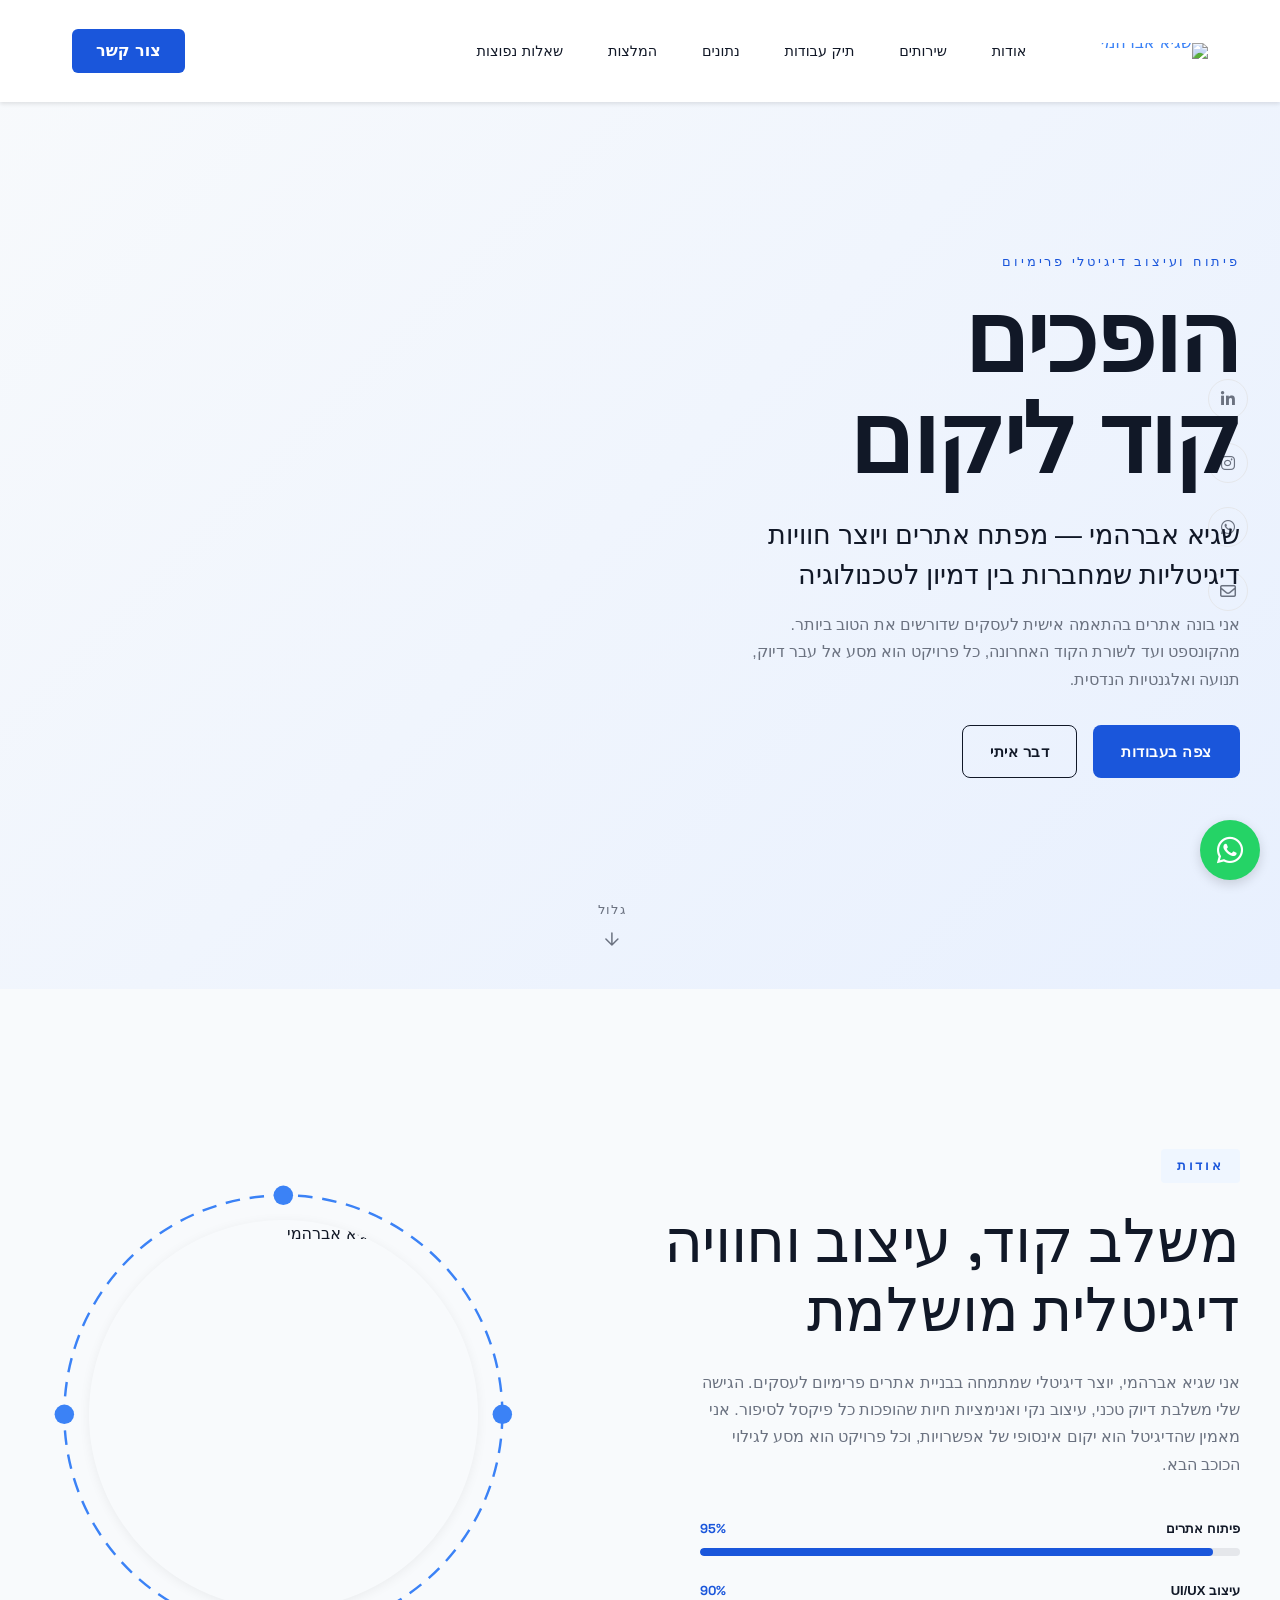
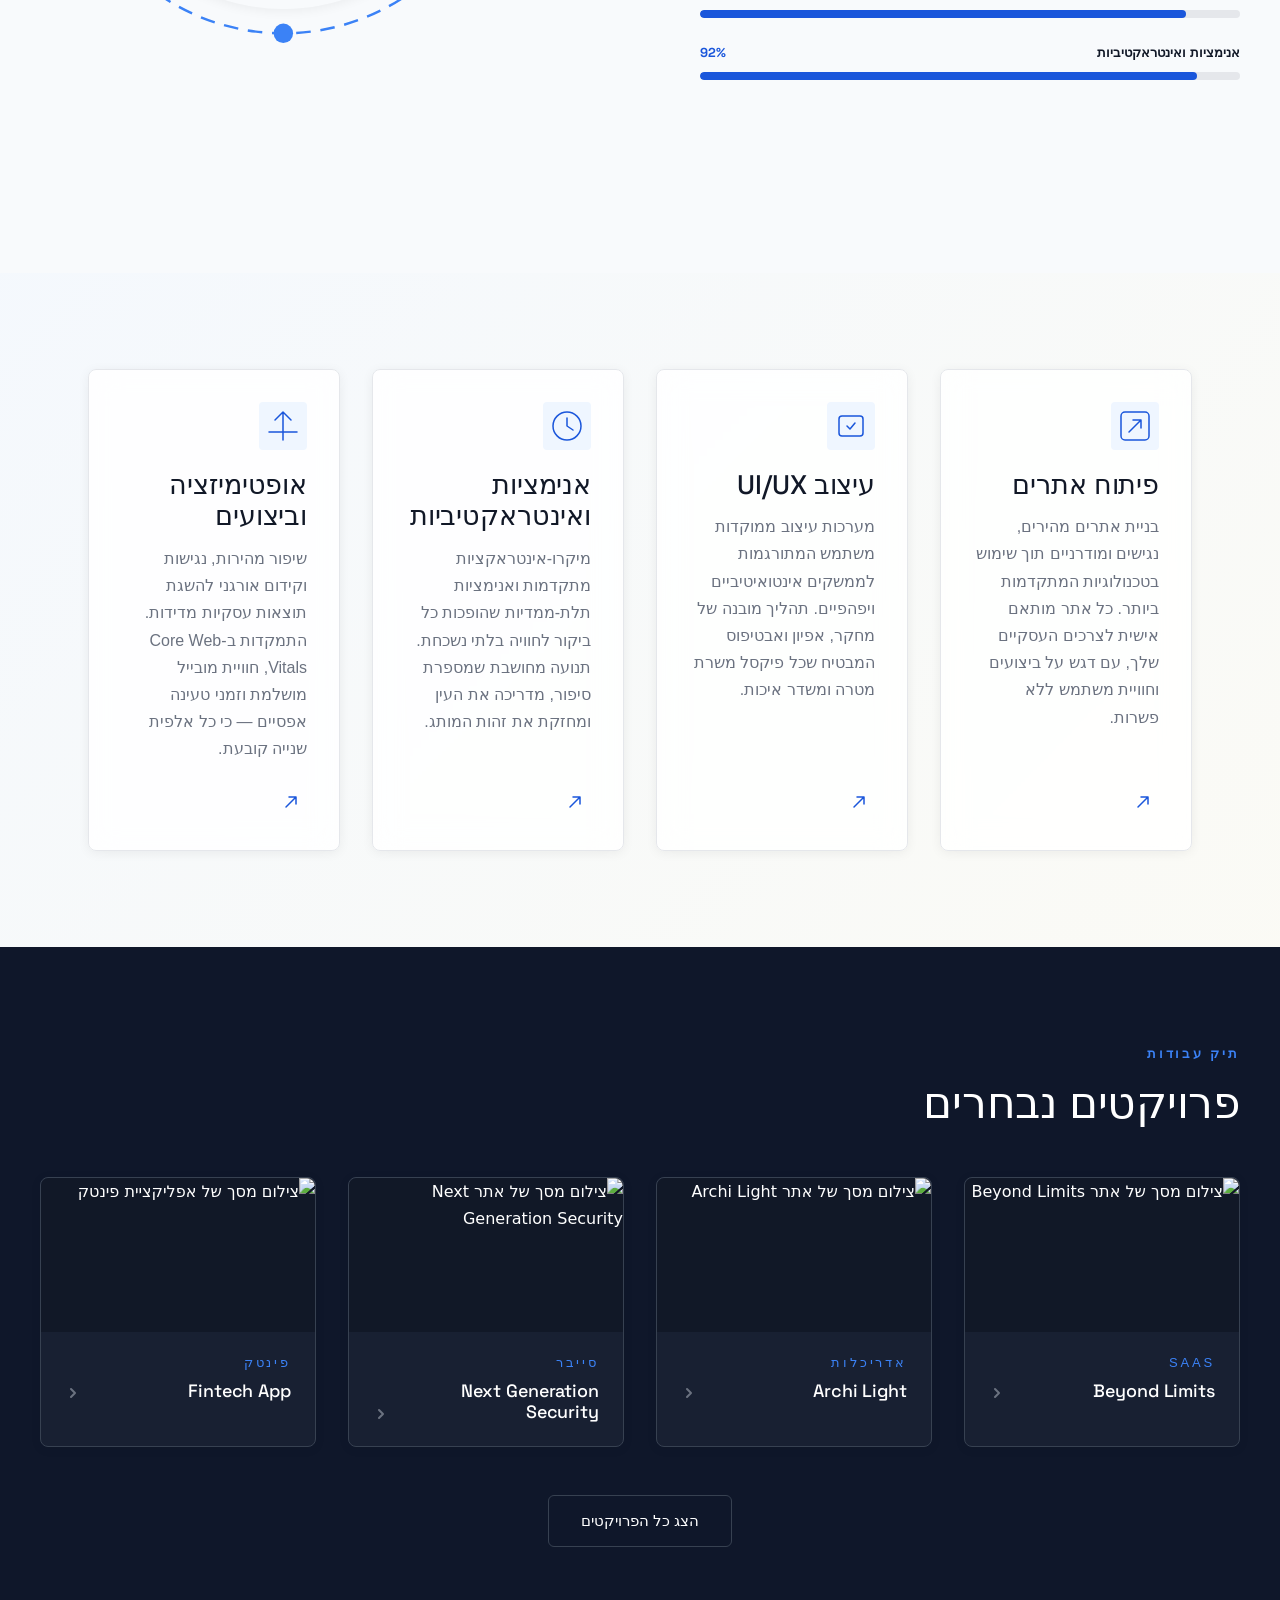
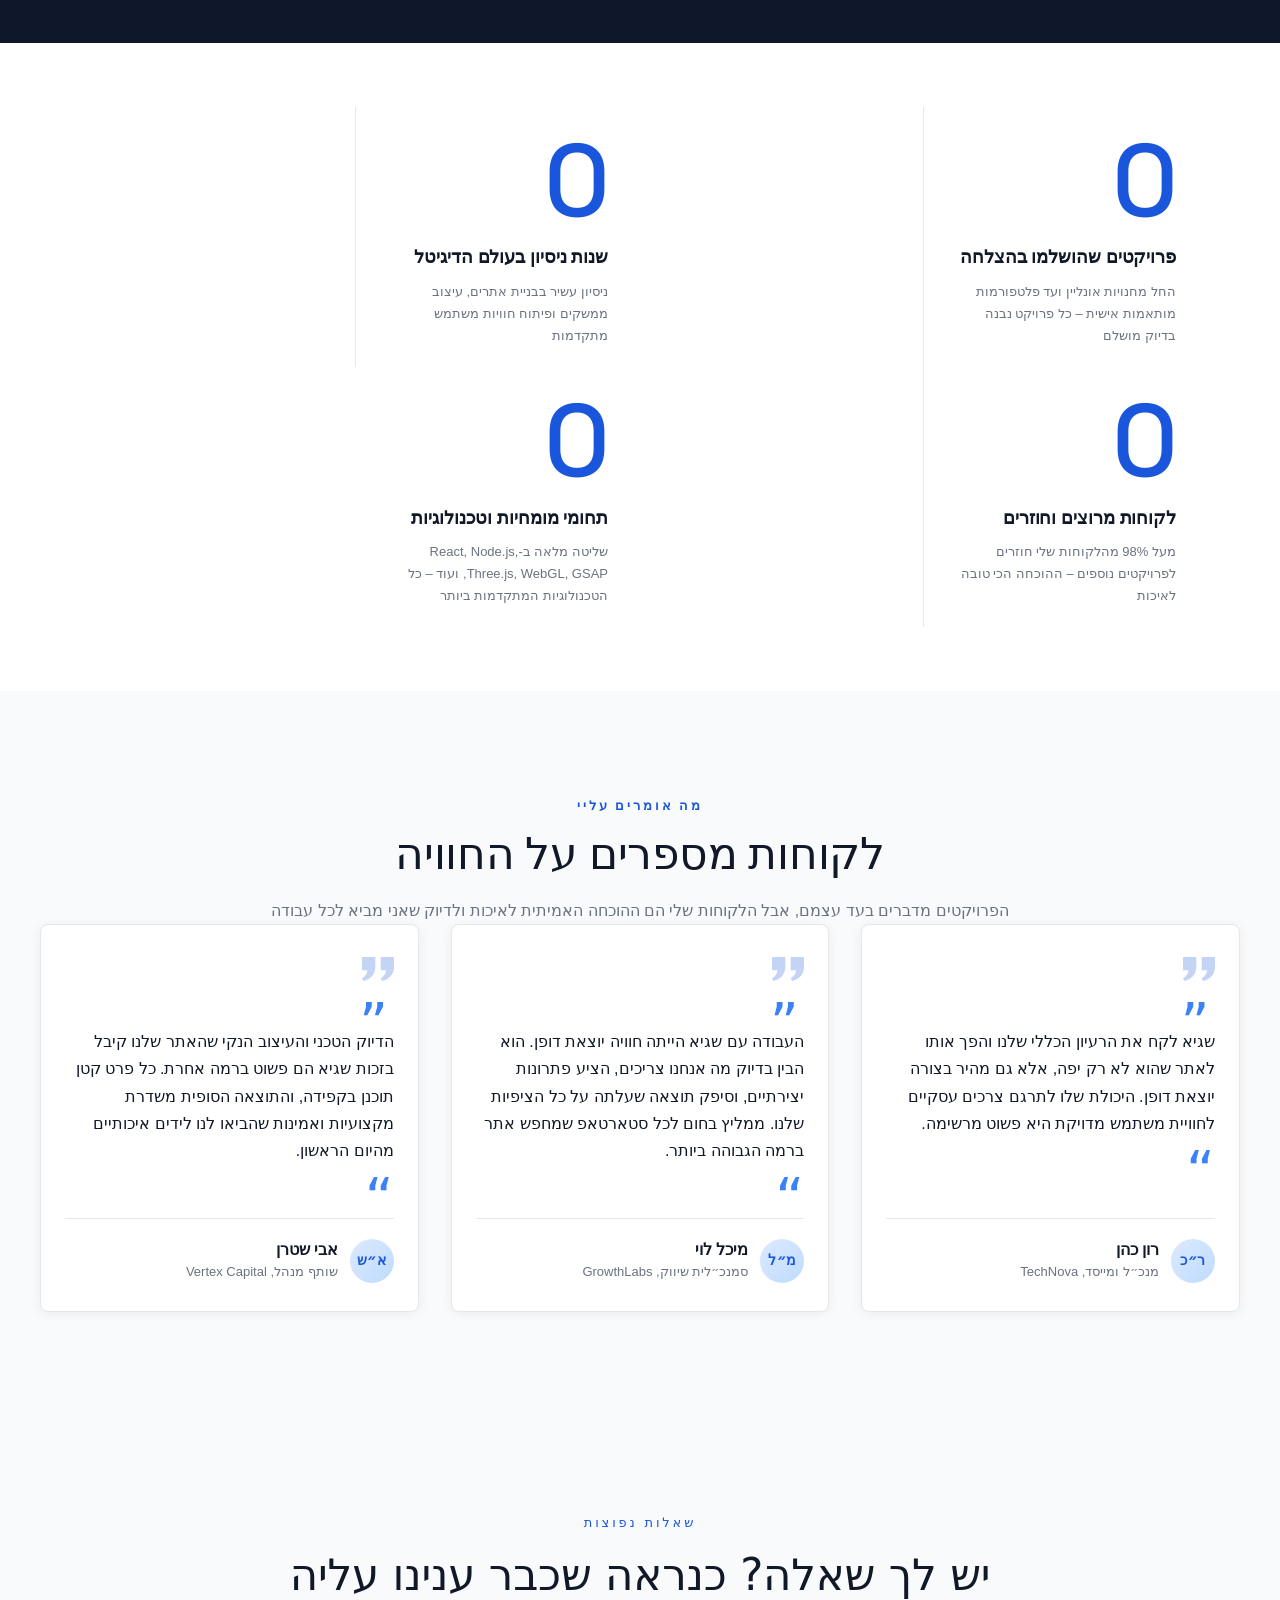
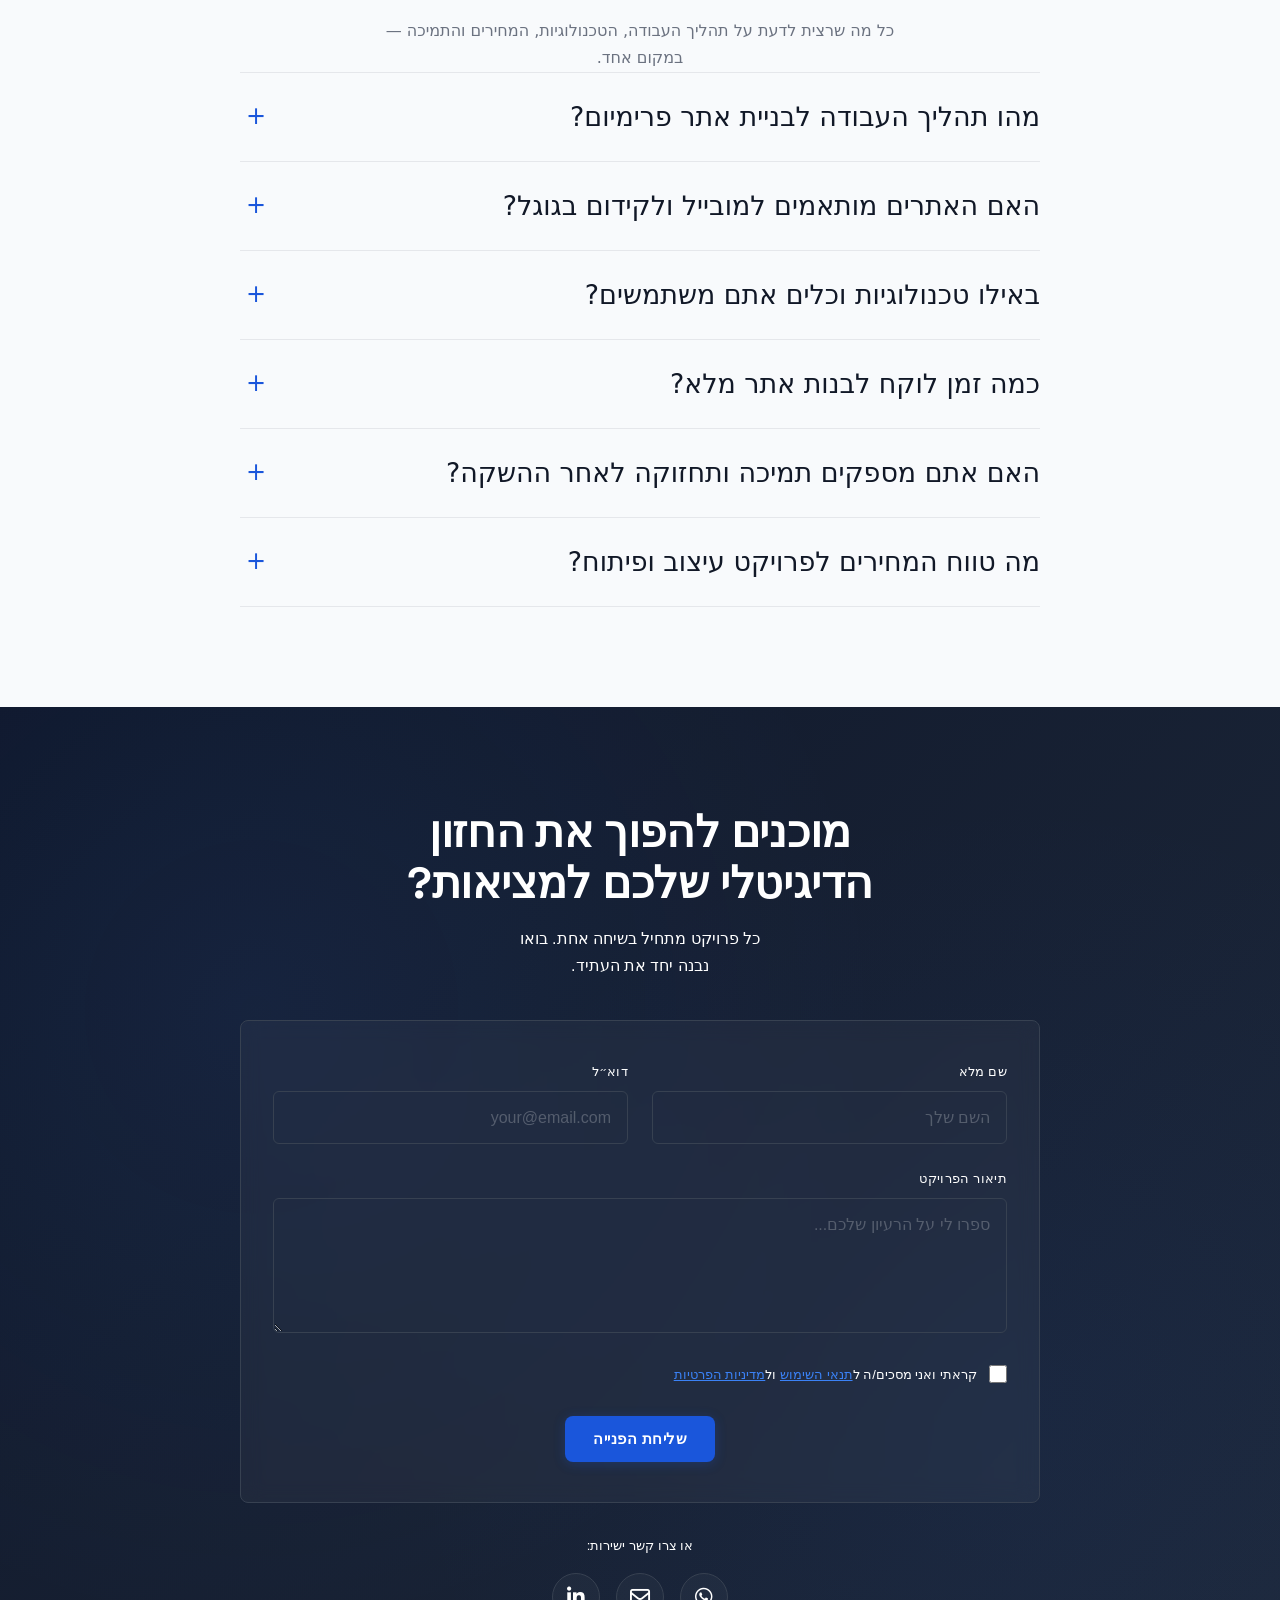
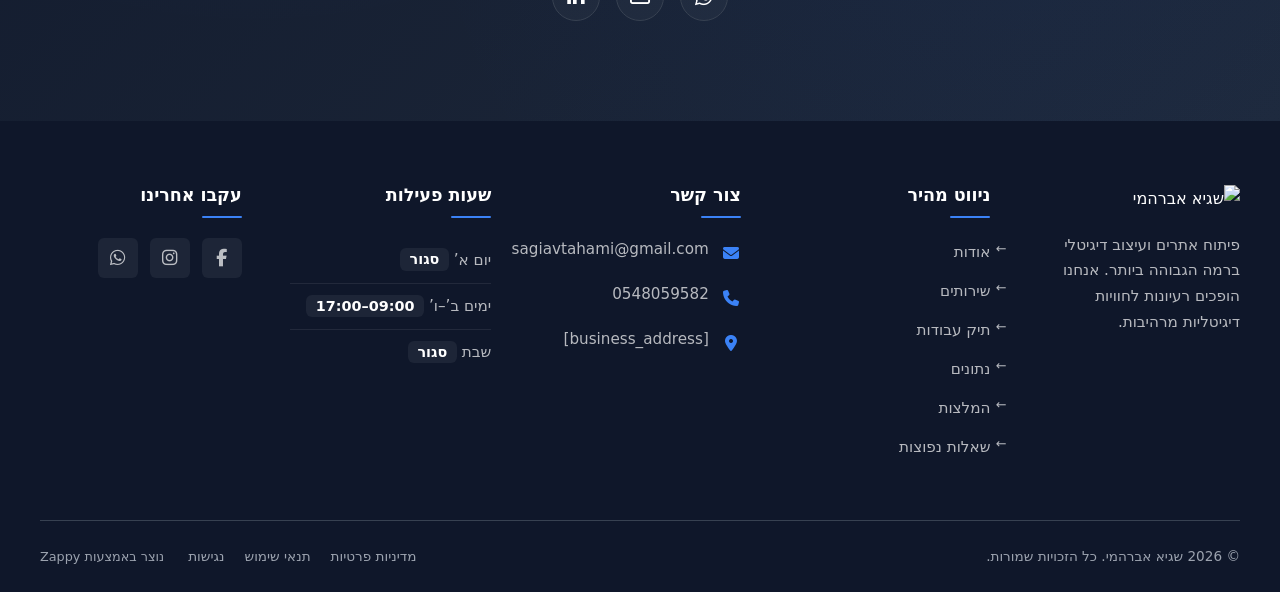
==== commit 2f5b1407: "Background sync: Progressive GitHub Sync" ====
--- a/public/index.html
+++ b/public/index.html
@@ -1 +1 @@
-<!doctype html><html dir="rtl" lang="he"><head><meta charset="UTF-8"><meta content="width=device-width,initial-scale=1" name="viewport"><meta content="index, follow" name="robots"><title>בונים נוכחות דיגיטלית ששווה זהב — שגיא אברהמי</title><meta content="שגיא אברהמי יוצר עבורך אתר פרימיום שהוא הרבה יותר מנוכחות ברשת — זו חוויה דיגיטלית יוקרתית שמשדרת עוצמה, חדשנות ואיכות ללא פשרות. לחץ כאן כדי להתחיל את המסע שלך ביקום הדיגיטלי." name="description"><meta content="בניית אתרים פרימיום לעסקים, עיצוב אתר יוקרתי לסטארטאפ, בניית אתרים, חוויה דיגיטלית, פיתוח אתרים" name="keywords"><link href="/assets/favicon.ico" rel="icon" type="image/x-icon"><link href="/assets/favicon-16x16.png" rel="icon" type="image/png" sizes="16x16"><link href="/assets/favicon-32x32.png" rel="icon" type="image/png" sizes="32x32"><link href="/assets/favicon-48x48.png" rel="icon" type="image/png" sizes="48x48"><link href="/assets/favicon-192x192.png" rel="icon" type="image/png" sizes="192x192"><link href="/assets/favicon-512x512.png" rel="icon" type="image/png" sizes="512x512"><link href="/assets/apple-touch-icon.png" rel="apple-touch-icon"><script>!function(){"use strict";var t="1c96c80f-4dad-4c85-8af8-2ed34026fe8b",e="https://api.zappy5.com/api/analytics/track",a=18e5,n=2592e6,o=!0,i=!0,r=!0;var s=function(){var e="zappy_visitor_"+t,a=null;try{if(a=localStorage.getItem(e)){var o=JSON.parse(a),i=Date.now();if(i-o.created<n)return o.lastSeen=i,localStorage.setItem(e,JSON.stringify(o)),o.id}}catch(t){console.warn("Zappy Analytics: LocalStorage not available")}var r="zv_"+Date.now()+"_"+Math.random().toString(36).substr(2,9);try{localStorage.setItem(e,JSON.stringify({id:r,created:Date.now(),lastSeen:Date.now()}))}catch(t){}return r}(),c=function(){var e="zappy_session_"+t,n=null;try{if(n=sessionStorage.getItem(e)){var o=JSON.parse(n),i=Date.now();if(i-o.timestamp<a)return o.timestamp=i,sessionStorage.setItem(e,JSON.stringify(o)),o.id}}catch(t){console.warn("Zappy Analytics: SessionStorage not available")}var r="zs_"+Date.now()+"_"+Math.random().toString(36).substr(2,9);try{sessionStorage.setItem(e,JSON.stringify({id:r,timestamp:Date.now()}))}catch(t){}return r}();function l(a,n){n=n||{};var o={website_id:t,event_type:a,page_path:window.location.pathname,referrer:document.referrer||"direct",visitor_id:s,session_id:c,metadata:n};if(navigator.sendBeacon){var i=new Blob([JSON.stringify(o)],{type:"application/json"});navigator.sendBeacon(e,i)}else fetch(e,{method:"POST",headers:{"Content-Type":"application/json"},body:JSON.stringify(o),keepalive:!0}).catch(function(t){console.warn("Zappy Analytics: Failed to track event",t)})}o&&l("pageview",{title:document.title,url:window.location.href}),i&&document.addEventListener("click",function(t){var e=t.target;if("BUTTON"===e.tagName||e.closest("button")){var a="BUTTON"===e.tagName?e:e.closest("button");l("click",{element:"button",text:a.textContent.trim().substring(0,100),id:a.id||null,class:a.className||null})}else if("A"===e.tagName||e.closest("a")){var n="A"===e.tagName?e:e.closest("a");l("navigation",{element:"link",text:n.textContent.trim().substring(0,100),href:n.href,external:n.hostname!==window.location.hostname})}},!0),r&&document.addEventListener("submit",function(t){var e=t.target;l("form_submit",{form_id:e.id||null,form_name:e.name||null,form_action:e.action||null,form_method:e.method||"GET"})},!0);var d=Date.now();window.addEventListener("beforeunload",function(){l("page_unload",{time_on_page:Math.floor((Date.now()-d)/1e3),page_path:window.location.pathname})}),window.zappyAnalytics={track:l,getVisitorId:function(){return s},getSessionId:function(){return c}}}()</script><meta content="בונים נוכחות דיגיטלית ששווה זהב — שגיא אברהמי" property="og:title"><meta content="שגיא אברהמי יוצר עבורך אתר פרימיום שהוא הרבה יותר מנוכחות ברשת — זו חוויה דיגיטלית יוקרתית שמשדרת עוצמה, חדשנות ואיכות ללא פשרות. לחץ כאן כדי להתחיל את המסע שלך ביקום הדיגיטלי." property="og:description"><meta content="summary_large_image" name="twitter:card"><meta content="בונים נוכחות דיגיטלית ששווה זהב — שגיא אברהמי" name="twitter:title"><meta content="שגיא אברהמי יוצר עבורך אתר פרימיום שהוא הרבה יותר מנוכחות ברשת — זו חוויה דיגיטלית יוקרתית שמשדרת עוצמה, חדשנות ואיכות ללא פשרות. לחץ כאן כדי להתחיל את המסע שלך ביקום הדיגיטלי." name="twitter:description"><meta content="website" property="og:type"><meta content="he_IL" property="og:locale"><link href="https://cdnjs.cloudflare.com/ajax/libs/font-awesome/6.4.0/css/all.min.css" rel="stylesheet"><link href="https://fonts.googleapis.com/css2?family=Space+Grotesk:wght@400;500;600;700&amp;family=Inter:wght@400;500;600;700&amp;display=swap" rel="stylesheet"><script src="https://cdnjs.cloudflare.com/ajax/libs/gsap/3.12.5/gsap.min.js" data-zappy-gsap="https://cdnjs.cloudflare.com/ajax/libs/gsap/3.12.5/gsap.min.js" defer=""></script><script src="https://cdnjs.cloudflare.com/ajax/libs/gsap/3.12.5/ScrollTrigger.min.js" data-zappy-gsap="https://cdnjs.cloudflare.com/ajax/libs/gsap/3.12.5/ScrollTrigger.min.js" defer=""></script><link href="https://fonts.googleapis.com" rel="preconnect"><link href="https://fonts.gstatic.com" rel="preconnect" crossorigin=""><style>.skip-link{position:absolute;top:0;left:0;transform:translateY(-200%);padding:12px 18px;background:var(--bg-dark,#1a1a1a);color:var(--text-light,#fff);font-weight:600;border-radius:0 0 8px 0;z-index:10000}.skip-link:focus{transform:none;outline:2px solid var(--ring,#fff);outline-offset:2px}:focus-visible{outline:2px solid var(--ring,currentColor);outline-offset:3px}</style><link href="/assets/favicon.ico" rel="icon" type="image/x-icon"><link href="/assets/favicon-16x16.png" rel="icon" type="image/png" sizes="16x16"><link href="/assets/favicon-32x32.png" rel="icon" type="image/png" sizes="32x32"><link href="/assets/favicon-48x48.png" rel="icon" type="image/png" sizes="48x48"><link href="/assets/favicon-192x192.png" rel="icon" type="image/png" sizes="192x192"><link href="/assets/favicon-512x512.png" rel="icon" type="image/png" sizes="512x512"><link href="/assets/apple-touch-icon.png" rel="apple-touch-icon"><link href="https://cdn.jsdelivr.net/npm/vanilla-cookieconsent@3/dist/cookieconsent.css" rel="stylesheet"><script src="https://cdn.jsdelivr.net/npm/vanilla-cookieconsent@3/dist/cookieconsent.umd.js"></script><script src="https://cdn.jsdelivr.net/gh/mickidum/acc_toolbar/acctoolbar/acctoolbar.min.js"></script><link href="/styles.css" rel="stylesheet"><script>window.ZAPPY_WEBSITE_ID="1c96c80f-4dad-4c85-8af8-2ed34026fe8b",window.ZAPPY_API_BASE="https://api.zappy5.com"</script><style id="zappy-dropdown-submenu-styles">#navMenu li:has(.sub-menu),.nav-menu li:has(.sub-menu),.navbar li:has(.sub-menu),nav li:has(.sub-menu){position:relative}#navMenu .sub-menu,.nav-menu .sub-menu,.navbar .sub-menu,nav .sub-menu{display:block!important;position:absolute!important;top:100%;left:0;min-width:220px;background:#fff;border-radius:8px;box-shadow:0 8px 25px rgba(0,0,0,.15);padding:8px 0;opacity:0;visibility:hidden;transform:translateY(10px);transition:all .3s ease;z-index:1000;list-style:none;pointer-events:none}#navMenu li:hover>.sub-menu,.nav-menu li:hover>.sub-menu,.navbar li:hover>.sub-menu,nav li:hover>.sub-menu{opacity:1!important;visibility:visible!important;transform:translateY(0)!important;pointer-events:auto!important}.sub-menu li{list-style:none;margin:0;padding:0}.sub-menu a{display:block!important;padding:10px 16px!important;color:var(--text-dark,#333)!important;font-weight:500;text-decoration:none;white-space:nowrap;transition:background-color .2s}.sub-menu .zappy-nav-child>a{padding-left:28px!important;font-size:.9em!important;opacity:.85!important}[dir=rtl] .sub-menu .zappy-nav-child>a,html[lang=ar] .sub-menu .zappy-nav-child>a,html[lang=he] .sub-menu .zappy-nav-child>a{padding-left:10px!important;padding-right:28px!important}.sub-menu .zappy-nav-parent>a{font-weight:600!important}.sub-menu a:hover{background-color:#f5f5f5}[dir=rtl] .nav-menu .sub-menu,[dir=rtl] .navbar .sub-menu,[dir=rtl] nav .sub-menu,html[lang=ar] .nav-menu .sub-menu,html[lang=ar] .navbar .sub-menu,html[lang=ar] nav .sub-menu,html[lang=he] .nav-menu .sub-menu,html[lang=he] .navbar .sub-menu,html[lang=he] nav .sub-menu{left:auto!important;right:0!important}.sub-menu:empty,.sub-menu:not(:has(li)):not(:has(> a)),.sub-menu:not(:has(li:not(.zappy-hidden-menu-item))):not(:has(> a)){display:none!important;opacity:0!important;visibility:hidden!important;pointer-events:none!important}li:has(.menu-group-title):hover>.sub-menu{opacity:1!important;visibility:visible!important;transform:translateY(0)!important;pointer-events:auto!important}#navMenu>li>.menu-group-title,.nav-menu>li>.menu-group-title{display:inline-block;padding:.5rem 1rem;cursor:default;user-select:none}@media (max-width:768px){#navMenu .sub-menu,.nav-menu .sub-menu,.navbar .sub-menu,nav .sub-menu{position:static!important;transform:none!important;box-shadow:none!important;background:0 0!important;max-height:0;overflow:hidden;opacity:0;visibility:hidden;transition:max-height .3s ease,opacity .3s ease;padding:0!important;border-radius:0!important}#navMenu .sub-menu.mobile-expanded,.nav-menu .sub-menu.mobile-expanded,.navbar .sub-menu.mobile-expanded{max-height:none!important;overflow-y:visible!important;opacity:1!important;visibility:visible!important;padding:8px 0 8px 16px!important}[dir=rtl] .sub-menu.mobile-expanded,html[lang=he] .sub-menu.mobile-expanded{padding:8px 16px 8px 0!important}#navMenu li:hover>.sub-menu,.nav-menu li:hover>.sub-menu,.navbar li:hover>.sub-menu,nav li:hover>.sub-menu{opacity:0;visibility:hidden;pointer-events:none}#navMenu li>.sub-menu.mobile-expanded,.nav-menu li>.sub-menu.mobile-expanded,.navbar li>.sub-menu.mobile-expanded,nav li>.sub-menu.mobile-expanded{opacity:1!important;visibility:visible!important;pointer-events:auto!important}#navMenu li:has(.sub-menu),.nav-menu li:has(.sub-menu),.navbar li:has(.sub-menu),nav li:has(.sub-menu){display:flex!important;flex-wrap:wrap!important;align-items:center!important;position:relative!important;min-height:44px!important}#navMenu li:has(.sub-menu)>a,.nav-menu li:has(.sub-menu)>a,.navbar li:has(.sub-menu)>a,nav li:has(.sub-menu)>a{flex:1!important;min-width:0!important}#navMenu li:has(.sub-menu)>.menu-group-title,.nav-menu li:has(.sub-menu)>.menu-group-title,.navbar li:has(.sub-menu)>.menu-group-title,nav li:has(.sub-menu)>.menu-group-title{flex:1!important;min-width:0!important;padding:0!important;line-height:inherit!important}#navMenu li:has(.sub-menu)>.sub-menu,.nav-menu li:has(.sub-menu)>.sub-menu,.navbar li:has(.sub-menu)>.sub-menu,nav li:has(.sub-menu)>.sub-menu{flex-basis:100%!important;width:100%!important}#navMenu li:has(.sub-menu)>a [class*=arrow],#navMenu li:has(.sub-menu)>a [class*=chevron],.nav-menu li:has(.sub-menu)>a .fa-angle-down,.nav-menu li:has(.sub-menu)>a .fa-chevron-down,.nav-menu li:has(.sub-menu)>a [class*=arrow],.nav-menu li:has(.sub-menu)>a [class*=chevron],nav li:has(.sub-menu)>a [class*=arrow],nav li:has(.sub-menu)>a [class*=chevron]{display:none!important;visibility:hidden!important}.mobile-submenu-toggle{display:flex!important;align-items:center!important;justify-content:center!important;width:44px!important;height:auto!important;background:0 0!important;border:none!important;cursor:pointer!important;color:var(--text-dark)!important;position:static!important;flex-shrink:0!important;align-self:stretch!important;z-index:2!important;padding:0!important;margin:0!important}.mobile-submenu-toggle::after{content:''!important;width:0!important;height:0!important;border-left:6px solid transparent!important;border-right:6px solid transparent!important;border-top:7px solid currentColor!important;transition:transform .3s ease!important}.mobile-submenu-toggle.expanded::after{transform:rotate(180deg)!important}.sub-menu a{padding:10px 0!important;display:block!important;color:var(--text-dark)!important;white-space:normal!important}.sub-menu .zappy-nav-child>a{padding-left:28px!important;font-size:.9em!important;opacity:.85!important}[dir=rtl] .sub-menu .zappy-nav-child>a,html[lang=ar] .sub-menu .zappy-nav-child>a,html[lang=he] .sub-menu .zappy-nav-child>a{padding-left:0!important;padding-right:28px!important}.sub-menu .zappy-nav-parent>a{font-weight:600!important}#navMenu.active,.nav-menu.active{max-width:100vw!important;overflow-x:hidden!important;box-sizing:border-box!important}.navbar .sub-menu li a,.zappy-products-dropdown .sub-menu a,nav.navbar .sub-menu li a{color:var(--text-dark)!important}}@media (min-width:769px){.mobile-submenu-toggle{display:none!important}}</style><style id="zappy-widget-visibility">html[dir=rtl] .whatsapp-float{right:20px!important;left:auto!important}html:not([dir]) .whatsapp-float,html[dir=ltr] .whatsapp-float{left:20px!important;right:auto!important}html[dir=rtl] #mic-access-tool-general-button,html[dir=rtl] #mic-init-access-tool #mic-access-tool-general-button,html[dir=rtl] #mic-init-access-tool .mic-access-tool-general-button,html[dir=rtl] ._access-icon,html[dir=rtl] .mic-access-tool-general-button{left:20px!important;right:auto!important}html:not([dir]) #mic-access-tool-general-button,html:not([dir]) #mic-init-access-tool #mic-access-tool-general-button,html:not([dir]) #mic-init-access-tool .mic-access-tool-general-button,html:not([dir]) ._access-icon,html:not([dir]) .mic-access-tool-general-button,html[dir=ltr] #mic-access-tool-general-button,html[dir=ltr] #mic-init-access-tool #mic-access-tool-general-button,html[dir=ltr] #mic-init-access-tool .mic-access-tool-general-button,html[dir=ltr] ._access-icon,html[dir=ltr] .mic-access-tool-general-button{right:20px!important;left:auto!important}@media (max-width:768px){.whatsapp-float{display:flex!important}}@media (min-width:769px){.whatsapp-float{display:flex!important}}@media (max-width:768px){#mic-access-tool-general-button,#mic-init-access-tool #mic-access-tool-general-button,#mic-init-access-tool .mic-access-tool-general-button,._access-icon,.mic-access-tool-general-button{display:flex!important;visibility:visible!important;opacity:1!important;pointer-events:auto!important}#mic-access-tool-box.opened-mic-access-tool,#mic-init-access-tool #mic-access-tool-box.opened-mic-access-tool,.mic-access-tool-box.opened-mic-access-tool{visibility:visible!important;opacity:1!important;pointer-events:auto!important}}@media (min-width:769px){#mic-access-tool-general-button,#mic-init-access-tool #mic-access-tool-general-button,#mic-init-access-tool .mic-access-tool-general-button,._access-icon,.mic-access-tool-general-button{display:flex!important;visibility:visible!important;opacity:1!important;pointer-events:auto!important}#mic-access-tool-box.opened-mic-access-tool,#mic-init-access-tool #mic-access-tool-box.opened-mic-access-tool,.mic-access-tool-box.opened-mic-access-tool{visibility:visible!important;opacity:1!important;pointer-events:auto!important}}</style></head><body><a href="#main" class="skip-link">דלג לתוכן הראשי</a><nav class="navbar" dir="rtl"><button class="mobile-toggle" aria-label="Menu" id="mobileToggle"><svg viewBox="0 0 24 24" fill="none" height="24" width="24" class="hamburger-icon"><path d="M3 12h18M3 6h18M3 18h18" stroke="currentColor" stroke-linecap="round" stroke-width="2"></path></svg> <svg viewBox="0 0 24 24" fill="none" height="24" width="24" class="close-icon" style="display:none"><path d="M18 6L6 18M6 6l12 12" stroke="currentColor" stroke-linecap="round" stroke-width="2"></path></svg></button> <button class="phone-header-btn" aria-label="Call" data-phone="[business_phone]"><svg viewBox="0 0 24 24" fill="currentColor" height="20" width="20"><path d="M22 16.92v3a2 2 0 0 1-2.18 2 19.79 19.79 0 0 1-8.63-3.07 19.5 19.5 0 0 1-6-6 19.79 19.79 0 0 1-3.07-8.67A2 2 0 0 1 4.11 2h3a2 2 0 0 1 2 1.72 12.84 12.84 0 0 0 .7 2.81 2 2 0 0 1-.45 2.11L8.09 9.91a16 16 0 0 0 6 6l1.27-1.27a2 2 0 0 1 2.11-.45 12.84 12.84 0 0 0 2.81.7A2 2 0 0 1 22 16.92z"></path></svg></button><div class="nav-container"><div class="nav-right-group"><div class="nav-brand"><a href="/" class="logo-link"><img alt="שגיא אברהמי" class="logo" src="/assets/site-----image-1.webp"></a></div><ul class="nav-menu" id="navMenu"><li><a href="#about">אודות</a></li><li><a href="#services">שירותים</a></li><li><a href="#portfolio">תיק עבודות</a></li><li><a href="#stats">נתונים</a></li><li><a href="#testimonials">המלצות</a></li><li><a href="#faq">שאלות נפוצות</a></li></ul></div><div class="nav-cta-container"><li class="nav-cta-item"><a href="#cta" class="nav-cta-btn">צור קשר</a></li></div></div></nav><script>window.addEventListener("load",function(){const e=document.querySelector(".navbar, nav, header");if(!e)return void console.log("[Navbar] Navbar element not found");let t=document.getElementById("mobileToggle")||document.querySelector(".mobile-toggle")||document.querySelector(".hamburger")||document.querySelector(".hamburger-menu")||document.querySelector(".menu-toggle")||document.querySelector(".burger-menu")||document.querySelector('[aria-label="Menu"]')||document.querySelector('[aria-label="תפריט"]');const o=document.querySelector(".phone-header-btn"),n=window.getComputedStyle(e);let r=n.backgroundColor;if(console.log("[Navbar] Initial navbar background:",r),"transparent"===r||"rgba(0, 0, 0, 0)"===r||r.startsWith("rgba")&&r.includes(", 0)")){const e=n.backgroundImage;if(e&&"none"!==e)console.log("[Navbar] Navbar has background image/gradient, using dark text"),r="rgb(240, 240, 240)";else{const e=window.getComputedStyle(document.body).backgroundColor;console.log("[Navbar] Navbar transparent, using body background:",e),r=e}}const a=r.match(/\d+/g);if(a&&a.length>=3){const e=(.299*parseInt(a[0])+.587*parseInt(a[1])+.114*parseInt(a[2]))/255;console.log("[Navbar] Mobile button colors preserved from Claude CSS (luminance:",e.toFixed(2)+")");const n=document.createElement("style");n.id="zappy-mobile-nav-fix";document.documentElement.lang;document.documentElement.dir,n.textContent='\n        /* Hide mobile buttons on desktop, show only on mobile */\n        @media (min-width: 769px) {\n          .mobile-toggle,\n          .phone-header-btn {\n            display: none !important;\n          }\n        }\n        \n        /* Show and position mobile buttons correctly on mobile */\n        @media (max-width: 768px) {\n          .navbar,\n          nav.navbar {\n            min-height: 70px !important;\n          }\n\n          .mobile-toggle,\n          .phone-header-btn {\n            position: absolute !important;\n            top: 0 !important;\n            bottom: 0 !important;\n            margin-top: auto !important;\n            margin-bottom: auto !important;\n            transform: none !important;\n            z-index: 1001 !important;\n            display: flex !important;\n            align-items: center !important;\n            justify-content: center !important;\n            width: 36px !important;\n            height: 36px !important;\n            border-radius: 50% !important;\n            border: none !important;\n            cursor: pointer !important;\n            padding: 6px !important;\n            background: none !important;\n            color: var(--nav-text, var(--text-dark)) !important;\n            touch-action: manipulation !important;\n            -webkit-tap-highlight-color: transparent !important;\n          }\n\n          html[data-zappy-site-type="ecommerce"] .phone-header-btn,\n          body[data-zappy-site-type="ecommerce"] .phone-header-btn,\n          html[data-zappy-site-type="ecommerce"] header .phone-header-btn,\n          html[data-zappy-site-type="ecommerce"] nav .phone-header-btn {\n            display: none !important;\n            visibility: hidden !important;\n            width: 0 !important;\n            height: 0 !important;\n            min-width: 0 !important;\n            overflow: hidden !important;\n          }\n          \n          /* LTR positioning (default): hamburger LEFT, phone RIGHT */\n          html:not([dir="rtl"]):not([lang="he"]):not([lang="ar"]) .mobile-toggle,\n          html[dir="ltr"] .mobile-toggle {\n            left: 12px !important;\n            right: auto !important;\n          }\n          html:not([dir="rtl"]):not([lang="he"]):not([lang="ar"]) .phone-header-btn,\n          html[dir="ltr"] .phone-header-btn {\n            right: 12px !important;\n            left: auto !important;\n          }\n          \n          /* RTL positioning: hamburger RIGHT, phone LEFT */\n          html[dir="rtl"] .mobile-toggle,\n          html[lang="he"] .mobile-toggle,\n          html[lang="ar"] .mobile-toggle {\n            right: 12px !important;\n            left: auto !important;\n          }\n          html[dir="rtl"] .phone-header-btn,\n          html[lang="he"] .phone-header-btn,\n          html[lang="ar"] .phone-header-btn {\n            left: 12px !important;\n            right: auto !important;\n          }\n          \n          /* CRITICAL: Ensure nav-container has min-height on mobile */\n          /* All children are positioned absolutely/fixed on mobile, so height:auto collapses to 0 */\n          .nav-container {\n            min-height: 70px !important;\n            position: relative !important;\n          }\n          \n          /* Ensure SVG icons are properly sized and inherit color */\n          .mobile-toggle svg,\n          .phone-header-btn svg {\n            width: 24px !important;\n            height: 24px !important;\n            /* Don\'t force display - let JavaScript control hamburger/close toggle */\n          }\n          \n          /* Reset nav-cta-container on mobile - remove desktop box-shadow/padding */\n          /* that creates a visible ghost box when CTA button is hidden */\n          .nav-cta-container {\n            box-shadow: none !important;\n            padding: 0 !important;\n          }\n          \n          /* Hide nav-cta-container entirely on mobile when there\'s no lang-switcher */\n          /* (only the CTA button is inside, and it\'s hidden on mobile) */\n          .nav-cta-container:not(:has(.lang-switcher)) {\n            display: none !important;\n          }\n          \n          /* CRITICAL: Prevent hero image fade gradient from bleeding over headline text */\n          /* The .image-fade-gradient has bottom: -30px (extends below parent) */\n          /* On mobile stacked layout, this overlaps the h1 text below the image */\n          .hero-image-column {\n            overflow: hidden !important;\n          }\n          .image-fade-gradient {\n            bottom: 0 !important;\n          }\n          \n          /* Hide desktop language switcher on mobile - hamburger menu handles it */\n          /* High specificity to override stored CSS */\n          .lang-switcher,\n          .nav-cta-container .lang-switcher,\n          .nav-container .lang-switcher,\n          .navbar .lang-switcher,\n          .navbar .nav-cta-container .lang-switcher {\n            display: none !important;\n          }\n        }\n      ';const r=document.getElementById("zappy-mobile-nav-fix");r&&r.remove(),document.head.appendChild(n),console.log("[Navbar] Critical CSS injected for mobile nav positioning");const i=window.innerWidth<=768;if(t){const e=t.querySelector(".hamburger-icon"),o=t.querySelector(".close-icon");e&&(e.style.setProperty("width","24px","important"),e.style.setProperty("height","24px","important"),e.style.setProperty("display","block","important")),o&&(o.style.setProperty("width","24px","important"),o.style.setProperty("height","24px","important"),o.style.setProperty("display","none","important")),i?(t.style.setProperty("position","absolute","important"),t.style.setProperty("top","0","important"),t.style.setProperty("bottom","0","important"),t.style.setProperty("margin-top","auto","important"),t.style.setProperty("margin-bottom","auto","important"),t.style.setProperty("transform","none","important"),t.style.setProperty("z-index","1001","important"),t.style.removeProperty("left"),t.style.removeProperty("right"),console.log("[Navbar] Mobile toggle positioning applied (mobile viewport)")):(t.style.removeProperty("position"),t.style.removeProperty("top"),t.style.removeProperty("transform"),t.style.removeProperty("z-index"),t.style.removeProperty("left"),t.style.removeProperty("right"),console.log("[Navbar] Desktop viewport - cleared mobile toggle inline positioning"))}if(o){const e=o.querySelector("svg");e&&(e.style.width="24px",e.style.height="24px",e.setAttribute("width","24"),e.setAttribute("height","24")),i?(o.style.setProperty("position","absolute","important"),o.style.setProperty("top","0","important"),o.style.setProperty("bottom","0","important"),o.style.setProperty("margin-top","auto","important"),o.style.setProperty("margin-bottom","auto","important"),o.style.setProperty("transform","none","important"),o.style.setProperty("z-index","1001","important"),o.style.removeProperty("left"),o.style.removeProperty("right"),console.log("[Navbar] Phone button positioning applied (mobile viewport)")):(o.style.removeProperty("position"),o.style.removeProperty("top"),o.style.removeProperty("transform"),o.style.removeProperty("z-index"),o.style.removeProperty("left"),o.style.removeProperty("right"),console.log("[Navbar] Desktop viewport - cleared phone button inline positioning"))}}else console.log("[Navbar] Could not parse background color:",r);t=document.getElementById("mobileToggle")||document.querySelector(".mobile-toggle")||document.querySelector(".hamburger")||document.querySelector(".hamburger-menu")||document.querySelector(".menu-toggle")||document.querySelector(".burger-menu")||document.querySelector('[aria-label="Menu"]')||document.querySelector('[aria-label="תפריט"]');const i=document.getElementById("navMenu")||document.querySelector(".nav-menu")||document.querySelector(".nav-links")||document.querySelector("nav ul:not(.submenu)");if(!t||!i)return void console.log("[Navbar] Mobile toggle or menu not found:",{toggle:!!t,menu:!!i});i.id||(i.id="navMenu"),console.log("[Navbar] Initializing mobile menu...");const l=t.cloneNode(!0);t.parentNode.replaceChild(l,t);var s=0;function p(e){var t=Date.now();t-s<300||(s=t,function(e){e.preventDefault(),e.stopPropagation();const t=l.querySelector(".hamburger-icon"),o=l.querySelector(".close-icon");i.classList.contains("active")?(i.classList.remove("active"),t&&t.style.setProperty("display","block","important"),o&&o.style.setProperty("display","none","important"),document.body.style.overflow="",document.body.classList.remove("menu-open"),console.log("[Navbar] Menu closed")):(i.classList.add("active"),t&&t.style.setProperty("display","none","important"),o&&o.style.setProperty("display","block","important"),document.body.style.overflow="hidden",document.body.classList.add("menu-open"),console.log("[Navbar] Menu opened"))}(e))}l.addEventListener("click",p),l.addEventListener("touchend",p),document.addEventListener("keydown",function(e){if(("Escape"===e.key||"Esc"===e.key)&&i.classList.contains("active")){const e=l.querySelector(".hamburger-icon"),t=l.querySelector(".close-icon");i.classList.remove("active"),e&&e.style.setProperty("display","block","important"),t&&t.style.setProperty("display","none","important"),document.body.style.overflow="",document.body.classList.remove("menu-open"),console.log("[Navbar] Menu closed (Escape)")}}),i.querySelectorAll("a").forEach(function(e){e.addEventListener("click",function(){if("#"===this.getAttribute("href"))return;const e=l.querySelector(".hamburger-icon"),t=l.querySelector(".close-icon");i.classList.remove("active"),e&&e.style.setProperty("display","block","important"),t&&t.style.setProperty("display","none","important"),document.body.style.overflow="",document.body.classList.remove("menu-open"),console.log("[Navbar] Menu closed (link clicked)")})});var m=i.querySelectorAll(".dropdown-toggle");m.forEach(function(e){e.addEventListener("click",function(e){e.preventDefault(),e.stopPropagation();var t=this.closest(".nav-dropdown");t&&(t.parentNode.querySelectorAll(".nav-dropdown.open").forEach(function(e){e!==t&&e.classList.remove("open")}),t.classList.toggle("open"),console.log("[Navbar] Dropdown toggled:",t.classList.contains("open")?"open":"closed"))})}),document.addEventListener("click",function(e){e.target.closest(".nav-dropdown")||document.querySelectorAll(".nav-dropdown.open").forEach(function(e){e.classList.remove("open")})}),console.log("[Navbar] Dropdown handlers initialized for "+m.length+" dropdowns"),o&&o.addEventListener("click",function(){const e=document.querySelectorAll('a[href^="tel:"]'),t=e.length>0?e[0].getAttribute("href").replace("tel:",""):"[business_phone]";window.location.href="tel:"+t,console.log("[Navbar] Phone button clicked")}),console.log("[Navbar] Mobile menu initialized successfully")})</script><main id="main"><section class="editorial-section index-hero-section" data-band-index="0" data-layout-spec="בית-hero" id="hero" style="min-height:989px !important" data-hero-type="fullscreen-scrim"><div class="index-hero-section__social-bar" id="zappy-section-1"><a href="#" class="index-hero-section__social-link" aria-label="LinkedIn"><i class="fab fa-linkedin-in" data-element-id="icon-1782034904713-hnjmjalik" data-element-type="icon" data-icon-type="fontawesome"></i></a> <a href="#" class="index-hero-section__social-link" aria-label="Instagram"><i class="fab fa-instagram" data-element-id="icon-1782034904713-zxwjb00f2" data-element-type="icon" data-icon-type="fontawesome"></i></a> <a href="#" class="index-hero-section__social-link" aria-label="WhatsApp"><i class="fab fa-whatsapp" data-element-id="icon-1782034904713-c2hbbrrfd" data-element-type="icon" data-icon-type="fontawesome"></i></a> <a href="#" class="index-hero-section__social-link" aria-label="Email" data-zappy-social-placeholder="true"><i class="fa-envelope far" data-element-id="icon-1782034904713-s4aom7cm9" data-element-type="icon" data-icon-type="fontawesome"></i></a></div><div class="editorial-grid"><div class="editorial-text"><p class="eyebrow">פיתוח ועיצוב דיגיטלי פרימיום</p><h1 class="display-xl" data-reveal="up">הופכים<br>קוד ליקום</h1><h3 class="index-hero-section__subtitle">שגיא אברהמי — מפתח אתרים ויוצר חוויות דיגיטליות שמחברות בין דמיון לטכנולוגיה</h3><p class="index-hero-section__body">אני בונה אתרים בהתאמה אישית לעסקים שדורשים את הטוב ביותר. מהקונספט ועד לשורת הקוד האחרונה, כל פרויקט הוא מסע אל עבר דיוק, תנועה ואלגנטיות הנדסית.</p><div class="index-hero-section__cta-group" id="zappy-section-2"><a href="#portfolio" class="btn-primary" data-element-id="btn-1782034904710-j6pdvpiwo" data-element-type="button" data-native-element="true">צפה בעבודות</a> <a href="#contact" class="btn-secondary" data-element-id="btn-1782034904710-y6tmfqa35" data-element-type="button" data-native-element="true">דבר איתי</a></div></div><figure class="editorial-media index-hero-section__media"><div style="position:absolute !important;top:0px !important;left:0px !important;width:100% !important;height:100% !important;max-width:none !important;margin-left:0px !important;margin-right:0px !important;display:block !important;z-index:1 !important;overflow:hidden !important" data-element-id="img-1782034904714-66d5i2lsx" data-element-type="image" data-zappy-wrapper-margins-applied="true" data-zappy-zoom-clip="true" data-zappy-zoom-wrapper="true" data-zappy-zoom-wrapper-align="center" data-zappy-zoom-wrapper-width-mode="full"><img alt="איור תלת-ממדי של צורת TorusKnot גיאומטרית" class="cutout" src="/assets/site-index-hero-hero-image-1.webp" data-aspect-ratio="1:1" data-context="Abstract 3D wireframe TorusKnot geometric shape rendered in translucent blue-white mesh lines, floating against a light background with particle connection lines radiating outward like a neural network. Composition: isolated 3D object, three-quarter view, centered on the END half of the split. Framing: large, fills roughly the right 40% of the hero band, slight overflow at edges. Background: transparent over light grey-white gradient. Treatment: drop-shadow" data-dominant-color="#a8c4f0" data-placeholder="index-hero-hero-image-1" data-treatment="drop-shadow" height="600" loading="eager" width="600" data-element-id="img-1782034904714-66d5i2lsx" data-element-type="image" data-hero-background="true" data-hero-bg="true" data-zappy-object-position="50% 50%" data-zappy-zoom="1.1" fetchpriority="high" style="object-position:50% 50% !important;object-fit:cover !important;margin:0px !important;position:absolute !important;left:-5% !important;top:-6882.15% !important;width:110% !important;height:13864.3% !important;max-width:none !important;max-height:none !important;display:block !important"></div></figure></div><div class="index-hero-section__scroll-indicator" aria-hidden="true" id="zappy-section-3"><span class="index-hero-section__scroll-text">גלול</span> <svg viewBox="0 0 20 20" fill="none" xmlns="http://www.w3.org/2000/svg" data-element-type="icon" data-icon-type="svg" height="20" width="20"><path d="M10 4v12M4 10l6 6 6-6" stroke="currentColor" stroke-linecap="round" stroke-width="1.5" stroke-linejoin="round"></path></svg></div></section><section class="index-about-section" data-band-index="1" data-layout-spec="בית-about" id="about" style="min-height:883.562px !important"><div class="editorial-section" id="zappy-section-5"><div class="editorial-grid"><div class="editorial-text" data-reveal=""><p class="eyebrow">אודות</p><h2>משלב קוד, עיצוב וחוויה דיגיטלית מושלמת</h2><p>אני שגיא אברהמי, יוצר דיגיטלי שמתמחה בבניית אתרים פרימיום לעסקים. הגישה שלי משלבת דיוק טכני, עיצוב נקי ואנימציות חיות שהופכות כל פיקסל לסיפור. אני מאמין שהדיגיטל הוא יקום אינסופי של אפשרויות, וכל פרויקט הוא מסע לגילוי הכוכב הבא.</p><div class="skills-bars"><div class="skill-item" data-reveal=""><div class="skill-header"><span class="skill-label">פיתוח אתרים</span> <span class="skill-percent">95%</span></div><div class="skill-bar-track"><div class="skill-bar-fill" style="width:95%"></div></div></div><div class="skill-item" data-reveal=""><div class="skill-header"><span class="skill-label">עיצוב UI/UX</span> <span class="skill-percent">90%</span></div><div class="skill-bar-track"><div class="skill-bar-fill" style="width:90%"></div></div></div><div class="skill-item" data-reveal=""><div class="skill-header"><span class="skill-label">אנימציות ואינטראקטיביות</span> <span class="skill-percent">92%</span></div><div class="skill-bar-track"><div class="skill-bar-fill" style="width:92%"></div></div></div></div></div><figure class="editorial-media" data-reveal=""><div class="portrait-wrapper"><div class="portrait-ring"><svg viewBox="0 0 200 200" xmlns="http://www.w3.org/2000/svg" aria-hidden="true" data-no-icon-edit="true"><circle cx="100" cy="100" r="90" fill="none" stroke="var(--accent)" stroke-dasharray="6 4" stroke-width="1"></circle><circle cx="100" cy="10" r="4" fill="var(--accent)"></circle><circle cx="100" cy="190" r="4" fill="var(--accent)"></circle><circle cx="10" cy="100" r="4" fill="var(--accent)"></circle><circle cx="190" cy="100" r="4" fill="var(--accent)"></circle></svg></div><div class="portrait-image"><img alt="פורטרט של שגיא אברהמי" class="cutout" src="/assets/site-index-about-team-portrait-1.webp" data-aspect-ratio="1:1" data-context="Black and white portrait photograph of a young man with short dark hair and beard, wearing a black t-shirt, looking to the side in a three-quarter profile pose, cropped at the shoulders. Composition: three-quarter profile, head and shoulders, isolated cutout inside a circular frame with a decorative dashed ring border. Framing: centered within a circular mask, surrounded by a thin dashed circular border with small blue dot accents at cardinal points. Background: transparent over white section background. Treatment: background-removed cutout" data-dominant-color="#888888" data-placeholder="index-about-team-portrait-1" data-treatment="background-removed cutout" height="600" loading="lazy" width="600" decoding="async" data-element-id="img-1782034985197-9vq8w4fju" data-element-type="image"></div></div></figure></div></div></section><section class="glass-section index-services-section" data-band-index="2" data-layout-spec="בית-services" id="services"><div class="glass-bg"></div><div class="glass-grid" data-reveal-stagger=""><article class="glass-panel" id="zappy-section-7"><div class="icon-wrapper"><svg viewBox="0 0 32 32" fill="none" xmlns="http://www.w3.org/2000/svg" data-element-type="icon" data-icon-type="svg" height="32" width="32"><rect height="28" rx="4" stroke="currentColor" stroke-width="1.5" width="28" x="2" y="2"></rect><path d="M10 22L22 10M22 10H14M22 10V18" stroke="currentColor" stroke-linecap="round" stroke-width="1.5" stroke-linejoin="round"></path></svg></div><h3>פיתוח אתרים</h3><p>בניית אתרים מהירים, נגישים ומודרניים תוך שימוש בטכנולוגיות המתקדמות ביותר. כל אתר מותאם אישית לצרכים העסקיים שלך, עם דגש על ביצועים וחוויית משתמש ללא פשרות.</p><div class="card-link"><svg viewBox="0 0 16 16" fill="none" xmlns="http://www.w3.org/2000/svg" height="16" width="16"><path d="M3 13L13 3M13 3H6M13 3V10" stroke="currentColor" stroke-linecap="round" stroke-width="1.5" stroke-linejoin="round"></path></svg></div></article><article class="glass-panel" id="zappy-section-8"><div class="icon-wrapper"><svg viewBox="0 0 32 32" fill="none" xmlns="http://www.w3.org/2000/svg" data-element-type="icon" data-icon-type="svg" height="32" width="32"><rect height="20" rx="3" stroke="currentColor" stroke-width="1.5" width="24" x="4" y="6"></rect><path d="M12 16L15 19L20 13" stroke="currentColor" stroke-linecap="round" stroke-width="1.5" stroke-linejoin="round"></path></svg></div><h3>עיצוב UI/UX</h3><p>מערכות עיצוב ממוקדות משתמש המתורגמות לממשקים אינטואיטיביים ויפהפיים. תהליך מובנה של מחקר, אפיון ואבטיפוס המבטיח שכל פיקסל משרת מטרה ומשדר איכות.</p><div class="card-link"><svg viewBox="0 0 16 16" fill="none" xmlns="http://www.w3.org/2000/svg" height="16" width="16"><path d="M3 13L13 3M13 3H6M13 3V10" stroke="currentColor" stroke-linecap="round" stroke-width="1.5" stroke-linejoin="round"></path></svg></div></article><article class="glass-panel" id="zappy-section-9"><div class="icon-wrapper"><svg viewBox="0 0 32 32" fill="none" xmlns="http://www.w3.org/2000/svg" data-element-type="icon" data-icon-type="svg" height="32" width="32"><circle cx="16" cy="16" r="14" stroke="currentColor" stroke-width="1.5"></circle><path d="M16 8V16L22 20" stroke="currentColor" stroke-linecap="round" stroke-width="1.5" stroke-linejoin="round"></path></svg></div><h3>אנימציות ואינטראקטיביות</h3><p>מיקרו-אינטראקציות מתקדמות ואנימציות תלת-ממדיות שהופכות כל ביקור לחוויה בלתי נשכחת. תנועה מחושבת שמספרת סיפור, מדריכה את העין ומחזקת את זהות המותג.</p><div class="card-link"><svg viewBox="0 0 16 16" fill="none" xmlns="http://www.w3.org/2000/svg" height="16" width="16"><path d="M3 13L13 3M13 3H6M13 3V10" stroke="currentColor" stroke-linecap="round" stroke-width="1.5" stroke-linejoin="round"></path></svg></div></article><article class="glass-panel" id="zappy-section-10"><div class="icon-wrapper"><svg viewBox="0 0 32 32" fill="none" xmlns="http://www.w3.org/2000/svg" data-element-type="icon" data-icon-type="svg" height="32" width="32"><path d="M16 2L16 30M16 2L8 10M16 2L24 10" stroke="currentColor" stroke-linecap="round" stroke-width="1.5" stroke-linejoin="round"></path><path d="M2 22H30" stroke="currentColor" stroke-linecap="round" stroke-width="1.5"></path></svg></div><h3>אופטימיזציה וביצועים</h3><p>שיפור מהירות, נגישות וקידום אורגני להשגת תוצאות עסקיות מדידות. התמקדות ב-Core Web Vitals, חוויית מובייל מושלמת וזמני טעינה אפסיים — כי כל אלפית שנייה קובעת.</p><div class="card-link"><svg viewBox="0 0 16 16" fill="none" xmlns="http://www.w3.org/2000/svg" height="16" width="16"><path d="M3 13L13 3M13 3H6M13 3V10" stroke="currentColor" stroke-linecap="round" stroke-width="1.5" stroke-linejoin="round"></path></svg></div></article></div></section><section class="cases-section index-portfolio-section" data-band-index="3" data-layout-spec="בית-portfolio" id="portfolio"><div class="cases-container"><div class="cases-header"><span class="eyebrow">תיק עבודות</span><h2>פרויקטים נבחרים</h2></div><div class="cases-grid" data-reveal-stagger=""><a href="#" class="case-card"><figure><img alt="צילום מסך של אתר Beyond Limits" class="cutout" src="/assets/site-index-portfolio-gallery-tile-1.webp" data-aspect-ratio="16:9" data-context="Dark-themed website mockup showing 'Beyond Limits' branding with abstract dark background and blue accent elements, labeled as a SaaS company project. Composition: landscape screenshot, slightly angled, dark UI visible. Framing: fills card tile, slight padding. Background: dark navy. Treatment: none" data-dominant-color="#1a1a2e" data-placeholder="index-portfolio-gallery-tile-1" data-treatment="none" height="675" loading="lazy" width="1200" decoding="async"></figure><div class="case-meta"><span class="eyebrow">SaaS</span><h3>Beyond Limits</h3><span class="case-arrow" aria-hidden="true"><svg viewBox="0 0 16 16" fill="none" xmlns="http://www.w3.org/2000/svg" data-element-type="icon" data-icon-type="svg" height="16" width="16"><path d="M6 4L10 8L6 12" stroke="currentColor" stroke-linecap="round" stroke-width="2" stroke-linejoin="round"></path></svg></span></div></a><a href="#" class="case-card"><figure><img alt="צילום מסך של אתר Archi Light" class="cutout" src="/assets/site-index-portfolio-gallery-tile-2.webp" data-aspect-ratio="16:9" data-context="Architecture studio website mockup showing 'ARCHI LIGHT' branding with a warm-toned architectural interior photograph and clean minimal typography. Composition: landscape screenshot, editorial layout visible. Framing: fills card tile. Background: warm beige. Treatment: none" data-dominant-color="#c8b89a" data-placeholder="index-portfolio-gallery-tile-2" data-treatment="none" height="675" loading="lazy" width="1200" decoding="async"></figure><div class="case-meta"><span class="eyebrow">אדריכלות</span><h3>Archi Light</h3><span class="case-arrow" aria-hidden="true"><svg viewBox="0 0 16 16" fill="none" xmlns="http://www.w3.org/2000/svg" data-element-type="icon" data-icon-type="svg" height="16" width="16"><path d="M6 4L10 8L6 12" stroke="currentColor" stroke-linecap="round" stroke-width="2" stroke-linejoin="round"></path></svg></span></div></a><a href="#" class="case-card"><figure><img alt="צילום מסך של אתר Next Generation Security" class="cutout" src="/assets/site-index-portfolio-gallery-tile-3.webp" data-aspect-ratio="16:9" data-context="Cybersecurity company website mockup showing 'Next Generation Security' headline with dark background and abstract network/security graphic elements. Composition: landscape screenshot, dark UI. Framing: fills card tile. Background: dark charcoal. Treatment: none" data-dominant-color="#1c2333" data-placeholder="index-portfolio-gallery-tile-3" data-treatment="none" height="675" loading="lazy" width="1200" decoding="async"></figure><div class="case-meta"><span class="eyebrow">סייבר</span><h3>Next Generation Security</h3><span class="case-arrow" aria-hidden="true"><svg viewBox="0 0 16 16" fill="none" xmlns="http://www.w3.org/2000/svg" data-element-type="icon" data-icon-type="svg" height="16" width="16"><path d="M6 4L10 8L6 12" stroke="currentColor" stroke-linecap="round" stroke-width="2" stroke-linejoin="round"></path></svg></span></div></a><a href="#" class="case-card"><figure><img alt="צילום מסך של אפליקציית פינטק" class="cutout" src="/assets/site-index-portfolio-gallery-tile-4.webp" data-aspect-ratio="9:16" data-context="Mobile fintech app mockup showing a dark-themed financial dashboard with charts, graphs, and data visualizations on a smartphone screen. Composition: portrait smartphone mockup, dark UI with blue data charts. Framing: fills card tile, portrait orientation. Background: dark navy. Treatment: none" data-dominant-color="#0d1b2a" data-placeholder="index-portfolio-gallery-tile-4" data-treatment="none" height="675" loading="lazy" width="1200" decoding="async"></figure><div class="case-meta"><span class="eyebrow">פינטק</span><h3>Fintech App</h3><span class="case-arrow" aria-hidden="true"><svg viewBox="0 0 16 16" fill="none" xmlns="http://www.w3.org/2000/svg" data-element-type="icon" data-icon-type="svg" height="16" width="16"><path d="M6 4L10 8L6 12" stroke="currentColor" stroke-linecap="round" stroke-width="2" stroke-linejoin="round"></path></svg></span></div></a></div><div class="cases-cta"><a href="#" class="btn-outline">הצג כל הפרויקטים</a></div></div></section><section class="index-stats-section" data-band-index="4" data-layout-spec="בית-stats" id="stats"><div class="stats-container"><div class="stats-grid"><div class="stat" data-reveal=""><div class="stat-number-wrapper"><span class="stat-number" data-count-up="127" data-count-suffix="+">0</span></div><span class="stat-label">פרויקטים שהושלמו בהצלחה</span><p class="stat-desc">החל מחנויות אונליין ועד פלטפורמות מותאמות אישית – כל פרויקט נבנה בדיוק מושלם</p></div><div class="stat-divider" aria-hidden="true"></div><div class="stat" data-reveal=""><div class="stat-number-wrapper"><span class="stat-number" data-count-up="5" data-count-suffix="+">0</span></div><span class="stat-label">שנות ניסיון בעולם הדיגיטל</span><p class="stat-desc">ניסיון עשיר בבניית אתרים, עיצוב ממשקים ופיתוח חוויות משתמש מתקדמות</p></div><div class="stat-divider" aria-hidden="true"></div><div class="stat" data-reveal=""><div class="stat-number-wrapper"><span class="stat-number" data-count-up="98" data-count-suffix="%">0</span></div><span class="stat-label">לקוחות מרוצים וחוזרים</span><p class="stat-desc">מעל 98% מהלקוחות שלי חוזרים לפרויקטים נוספים – ההוכחה הכי טובה לאיכות</p></div><div class="stat-divider" aria-hidden="true"></div><div class="stat" data-reveal=""><div class="stat-number-wrapper"><span class="stat-number" data-count-up="14">0</span></div><span class="stat-label">תחומי מומחיות וטכנולוגיות</span><p class="stat-desc">שליטה מלאה ב-React, Node.js, Three.js, WebGL, GSAP, ועוד – כל הטכנולוגיות המתקדמות ביותר</p></div></div></div></section><section class="index-testimonials-section" data-band-index="5" data-layout-spec="בית-testimonials" id="testimonials"><div class="testimonials-container"><header class="testimonials-header"><span class="eyebrow">מה אומרים עליי</span><h2>לקוחות מספרים על החוויה</h2><p>הפרויקטים מדברים בעד עצמם, אבל הלקוחות שלי הם ההוכחה האמיתית לאיכות ולדיוק שאני מביא לכל עבודה</p></header><div class="testimonials-grid" data-reveal-stagger=""><figure class="testimonial-card"><svg viewBox="0 0 24 24" fill="currentColor" xmlns="http://www.w3.org/2000/svg" data-element-type="icon" data-icon-type="svg" class="testimonial-quote-icon"><path d="M9.983 3v7.391c0 5.704-3.731 9.57-8.983 10.609l-.995-2.151c2.432-.917 3.995-3.638 3.995-5.849h-4v-10h9.983zm14.017 0v7.391c0 5.704-3.748 9.571-9 10.609l-.996-2.151c2.433-.917 3.996-3.638 3.996-5.849h-3.983v-10h9.983z"></path></svg><blockquote><p>שגיא לקח את הרעיון הכללי שלנו והפך אותו לאתר שהוא לא רק יפה, אלא גם מהיר בצורה יוצאת דופן. היכולת שלו לתרגם צרכים עסקיים לחוויית משתמש מדויקת היא פשוט מרשימה.</p></blockquote><figcaption><div class="testimonial-avatar-placeholder" aria-hidden="true"><span>ר״כ</span></div><div class="testimonial-author-info"><strong>רון כהן</strong> <span>מנכ״ל ומייסד, TechNova</span></div></figcaption></figure><figure class="testimonial-card"><svg viewBox="0 0 24 24" fill="currentColor" xmlns="http://www.w3.org/2000/svg" data-element-type="icon" data-icon-type="svg" class="testimonial-quote-icon"><path d="M9.983 3v7.391c0 5.704-3.731 9.57-8.983 10.609l-.995-2.151c2.432-.917 3.995-3.638 3.995-5.849h-4v-10h9.983zm14.017 0v7.391c0 5.704-3.748 9.571-9 10.609l-.996-2.151c2.433-.917 3.996-3.638 3.996-5.849h-3.983v-10h9.983z"></path></svg><blockquote><p>העבודה עם שגיא הייתה חוויה יוצאת דופן. הוא הבין בדיוק מה אנחנו צריכים, הציע פתרונות יצירתיים, וסיפק תוצאה שעלתה על כל הציפיות שלנו. ממליץ בחום לכל סטארטאפ שמחפש אתר ברמה הגבוהה ביותר.</p></blockquote><figcaption><div class="testimonial-avatar-placeholder" aria-hidden="true"><span>מ״ל</span></div><div class="testimonial-author-info"><strong>מיכל לוי</strong> <span>סמנכ״לית שיווק, GrowthLabs</span></div></figcaption></figure><figure class="testimonial-card"><svg viewBox="0 0 24 24" fill="currentColor" xmlns="http://www.w3.org/2000/svg" data-element-type="icon" data-icon-type="svg" class="testimonial-quote-icon"><path d="M9.983 3v7.391c0 5.704-3.731 9.57-8.983 10.609l-.995-2.151c2.432-.917 3.995-3.638 3.995-5.849h-4v-10h9.983zm14.017 0v7.391c0 5.704-3.748 9.571-9 10.609l-.996-2.151c2.433-.917 3.996-3.638 3.996-5.849h-3.983v-10h9.983z"></path></svg><blockquote><p>הדיוק הטכני והעיצוב הנקי שהאתר שלנו קיבל בזכות שגיא הם פשוט ברמה אחרת. כל פרט קטן תוכנן בקפידה, והתוצאה הסופית משדרת מקצועיות ואמינות שהביאו לנו לידים איכותיים מהיום הראשון.</p></blockquote><figcaption><div class="testimonial-avatar-placeholder" aria-hidden="true"><span>א״ש</span></div><div class="testimonial-author-info"><strong>אבי שטרן</strong> <span>שותף מנהל, Vertex Capital</span></div></figcaption></figure></div></div></section><section class="index-faq-section" data-band-index="6" data-layout-spec="בית-faq" id="faq"><div class="faq-container"><header class="faq-header" data-reveal=""><p class="eyebrow faq-eyebrow">שאלות נפוצות</p><h2 class="faq-headline">יש לך שאלה? כנראה שכבר ענינו עליה</h2><p class="faq-subhead">כל מה שרצית לדעת על תהליך העבודה, הטכנולוגיות, המחירים והתמיכה — במקום אחד.</p></header><div class="faq-list" data-reveal-stagger=""><details class="faq-item"><summary>מהו תהליך העבודה לבניית אתר פרימיום?</summary><div class="faq-answer"><div class="faq-answer-content"><div class="faq-answer-visual"><svg viewBox="0 0 64 64" fill="none" xmlns="http://www.w3.org/2000/svg" data-element-type="icon" data-icon-type="svg"><circle cx="32" cy="32" r="30" stroke="var(--primary)" stroke-width="1.5" stroke-dasharray="4 4"></circle><circle cx="32" cy="32" r="4" fill="var(--primary)"></circle><path d="M32 32 L32 18" stroke="var(--primary)" stroke-linecap="round" stroke-width="2"></path><path d="M32 32 L42 38" stroke="var(--primary)" stroke-linecap="round" stroke-width="2"></path></svg></div><div class="faq-answer-text"><p>התהליך מתחיל בשיחת אפיון מעמיקה שבה אנחנו מבינים את החזון, קהל היעד והמטרות העסקיות שלך. משם אנחנו עוברים לשלב העיצוב והמיתוג הדיגיטלי, פיתוח טכני מדויק, ולבסוף בדיקות איכות קפדניות והשקה רכה. כל שלב מלווה בשקיפות מלאה ובליווי צמוד.</p></div></div></div></details><details class="faq-item"><summary>האם האתרים מותאמים למובייל ולקידום בגוגל?</summary><div class="faq-answer"><div class="faq-answer-content"><div class="faq-answer-visual"><svg viewBox="0 0 64 64" fill="none" xmlns="http://www.w3.org/2000/svg" data-element-type="icon" data-icon-type="svg"><rect height="44" rx="4" stroke="var(--primary)" stroke-width="1.5" width="32" x="16" y="10"></rect><rect height="24" rx="1" stroke="var(--primary)" stroke-width="1.5" width="20" x="22" y="16"></rect><circle cx="32" cy="48" r="2" fill="var(--primary)"></circle></svg></div><div class="faq-answer-text"><p>בהחלט. כל אתר שאנחנו בונים מתוכנן מראש בגישת Mobile-First וחווית משתמש רספונסיבית מלאה. בנוסף, אנחנו מיישמים את כל עקרונות ה-SEO הטכני המתקדמים: מבנה URL נקי, מפת אתר דינמית, סימון Schema מובנה, ומהירות טעינה אופטימלית — כך שהאתר שלך לא רק יפה, אלא גם מדורג גבוה.</p></div></div></div></details><details class="faq-item"><summary>באילו טכנולוגיות וכלים אתם משתמשים?</summary><div class="faq-answer"><div class="faq-answer-content"><div class="faq-answer-visual"><svg viewBox="0 0 64 64" fill="none" xmlns="http://www.w3.org/2000/svg" data-element-type="icon" data-icon-type="svg"><path d="M16 48 L32 16 L48 48" stroke="var(--primary)" stroke-linecap="round" stroke-width="1.5" stroke-linejoin="round"></path><path d="M22 40 L42 40" stroke="var(--primary)" stroke-linecap="round" stroke-width="1.5"></path><circle cx="32" cy="52" r="2" fill="var(--primary)"></circle></svg></div><div class="faq-answer-text"><p>אנחנו עובדים עם סט הכלים החדשני והאמין ביותר בתעשייה: HTML5 סמנטי, CSS מותאם אישית עם מתודולוגיית BEM, JavaScript ו-TypeScript, וספריות מתקדמות כמו Three.js ליצירת חוויות תלת-ממד. כל פרויקט נבנה על גבי ארכיטקטורה מודולרית שמאפשרת גמישות, ביצועים גבוהים ותחזוקה קלה לטווח ארוך.</p></div></div></div></details><details class="faq-item"><summary>כמה זמן לוקח לבנות אתר מלא?</summary><div class="faq-answer"><div class="faq-answer-content"><div class="faq-answer-visual"><svg viewBox="0 0 64 64" fill="none" xmlns="http://www.w3.org/2000/svg" data-element-type="icon" data-icon-type="svg"><circle cx="32" cy="32" r="28" stroke="var(--primary)" stroke-width="1.5"></circle><path d="M32 12 L32 32 L44 44" stroke="var(--primary)" stroke-linecap="round" stroke-width="2" stroke-linejoin="round"></path><circle cx="32" cy="12" r="2" fill="var(--primary)"></circle></svg></div><div class="faq-answer-text"><p>משך הפרויקט תלוי במורכבות ובעומק האתר. אתר תדמיתי או דף נחיתה יכול להיות מוכן תוך 3-4 שבועות, בעוד שפלטפורמה אינטראקטיבית עם אנימציות תלת-ממד ותוכן עשיר עשויה לקחת 8-12 שבועות. אנחנו מתחייבים ללוח זמנים מדויק ומעודכנים אותך בכל שלב, כך שתמיד תדע בדיוק איפה אנחנו עומדים.</p></div></div></div></details><details class="faq-item"><summary>האם אתם מספקים תמיכה ותחזוקה לאחר ההשקה?</summary><div class="faq-answer"><div class="faq-answer-content"><div class="faq-answer-visual"><svg viewBox="0 0 64 64" fill="none" xmlns="http://www.w3.org/2000/svg" data-element-type="icon" data-icon-type="svg"><path d="M32 8 L32 56" stroke="var(--primary)" stroke-linecap="round" stroke-width="1.5"></path><path d="M20 20 L44 20" stroke="var(--primary)" stroke-linecap="round" stroke-width="1.5"></path><path d="M24 32 L40 32" stroke="var(--primary)" stroke-linecap="round" stroke-width="1.5"></path><path d="M20 44 L44 44" stroke="var(--primary)" stroke-linecap="round" stroke-width="1.5"></path></svg></div><div class="faq-answer-text"><p>כן, וזו אחת מאבני היסוד שלנו. אנחנו מציעים חבילות תחזוקה גמישות הכוללות עדכוני אבטחה, גיבויים, ניטור ביצועים, ותמיכה טכנית שוטפת. המטרה שלנו היא לא רק לבנות לך אתר מרהיב, אלא להבטיח שהוא ימשיך לעבוד בצורה מושלמת ולהישאר בחזית הטכנולוגיה לאורך שנים.</p></div></div></div></details><details class="faq-item"><summary>מה טווח המחירים לפרויקט עיצוב ופיתוח?</summary><div class="faq-answer"><div class="faq-answer-content"><div class="faq-answer-visual"><svg viewBox="0 0 64 64" fill="none" xmlns="http://www.w3.org/2000/svg" data-element-type="icon" data-icon-type="svg"><circle cx="32" cy="32" r="30" stroke="var(--primary)" stroke-width="1.5"></circle><text fill="var(--primary)" font-family="Space Grotesk" font-size="18" font-weight="700" text-anchor="middle" x="32" y="38">₪</text></svg></div><div class="faq-answer-text"><p>מכיוון שכל פרויקט הוא ייחודי, אנחנו בונים הצעת מחיר מותאמת אישית על סמך האפיון המדויק. אנחנו מאמינים בשקיפות מלאה — תקבל פירוט מלא של כל רכיב בעלות, ללא הפתעות. באופן כללי, פרויקטים נעים בין אתרי תדמית מהוקצעים ועד לפלטפורמות דיגיטליות מורכבות. מוזמן ליצור קשר לשיחת ייעוץ ראשונית ללא עלות.</p></div></div></div></details></div></div></section><section class="index-cta-section" data-band-index="7" data-layout-spec="בית-cta" id="cta"><div class="cta-band" data-reveal=""><h2 class="cta-headline">מוכנים להפוך את החזון הדיגיטלי שלכם למציאות?</h2><p class="cta-subtitle">כל פרויקט מתחיל בשיחה אחת. בואו נבנה יחד את העתיד.</p><div class="cta-form-wrapper"><form class="contact-form"><div class="form-row"><div class="form-group"><label for="cta-name">שם מלא</label> <input name="name" required="" type="text" id="cta-name" placeholder="השם שלך"></div><div class="form-group"><label for="cta-email">דוא״ל</label> <input name="email" required="" type="email" id="cta-email" placeholder="your@email.com"></div></div><div class="form-group"><label for="cta-message">תיאור הפרויקט</label> <textarea id="cta-message" name="message" placeholder="ספרו לי על הרעיון שלכם..." required="" rows="4"></textarea></div><div class="privacy-consent"><label class="privacy-consent-label"><input name="privacy_consent" required="" type="checkbox" class="privacy-consent-checkbox"> <span>קראתי ואני מסכים/ה ל<a href="/terms" target="_blank">תנאי השימוש</a> ול<a href="/privacy" target="_blank">מדיניות הפרטיות</a></span></label></div><div class="cta-row"><button class="btn-primary btn" data-magnet="0.2" type="submit">שליחת הפנייה</button></div></form></div><div class="social-cta-row"><span class="social-label">או צרו קשר ישירות:</span><div class="social-buttons"><a href="#" class="social-btn" aria-label="WhatsApp" data-zappy-social-placeholder="true" target="_blank"><i class="fab fa-whatsapp"></i> </a><a href="#" class="social-btn" aria-label="Email" data-zappy-social-placeholder="true"><i class="fa-envelope far"></i> </a><a href="#" class="social-btn" aria-label="LinkedIn" data-zappy-social-placeholder="true" target="_blank"><i class="fab fa-linkedin-in"></i></a></div></div></div></section></main><footer class="site-footer"><div class="footer-container"><div class="footer-grid"><div class="footer-col footer-brand-col"><img alt="שגיא אברהמי" class="logo" src="/assets/web-development-digital-design-logo.webp"><p class="footer-tagline">פיתוח אתרים ועיצוב דיגיטלי ברמה הגבוהה ביותר. אנחנו הופכים רעיונות לחוויות דיגיטליות מרהיבות.</p></div><div class="footer-col footer-links-col"><h4>ניווט מהיר</h4><ul class="footer-links"><li><a href="#about">אודות</a></li><li><a href="#services">שירותים</a></li><li><a href="#portfolio">תיק עבודות</a></li><li><a href="#stats">נתונים</a></li><li><a href="#testimonials">המלצות</a></li><li><a href="#faq">שאלות נפוצות</a></li></ul></div><div class="footer-col footer-contact-col"><h4>צור קשר</h4><ul class="footer-contact"><li><span class="contact-icon"><i class="fa-envelope fas"></i></span> <span class="contact-text"><a href="mailto:[business_email]">[business_email]</a></span></li><li><span class="contact-icon"><i class="fas fa-phone"></i></span> <span class="contact-text"><a href="tel:[business_phone]">[business_phone]</a></span></li><li><a href="/"><span class="contact-icon"><i class="fas fa-map-marker-alt"></i></span> <span class="contact-text">[business_address]</span></a></li></ul></div><div class="footer-col footer-hours-col"><h4>שעות פעילות</h4><ul class="footer-hours"><li><a href="/"><span class="hours-day">ימים א'–ה'</span> <span class="hours-time">09:00–18:00</span></a></li><li><a href="/"><span class="hours-day">יום ו'</span> <span class="hours-time">09:00–13:00</span></a></li><li><a href="/"><span class="hours-day">שבת</span> <span class="hours-time">סגור</span></a></li></ul></div><div class="footer-col footer-social-col"><h4>עקבו אחרינו</h4><div class="footer-social"><a href="#" aria-label="Facebook" data-zappy-social-placeholder="true"><i class="fab fa-facebook-f"></i></a> <a href="#" aria-label="Instagram" data-zappy-social-placeholder="true"><i class="fab fa-instagram"></i></a> <a href="#" aria-label="WhatsApp" data-zappy-social-placeholder="true"><i class="fab fa-whatsapp"></i></a></div></div></div><div class="footer-bottom"><div class="footer-bottom-left"><p class="footer-copyright">© 2026 שגיא אברהמי. כל הזכויות שמורות.</p></div><div class="footer-bottom-right"><nav class="footer-legal"><a href="/privacy">מדיניות פרטיות</a> <a href="/terms">תנאי שימוש</a> <a href="/accessibility">נגישות</a></nav><a href="https://zappy5.com" class="zappy-attribution" target="_blank">נוצר באמצעות Zappy</a></div></div></div></footer><a href="https://wa.me/[whatsapp_handle]" class="whatsapp-float" aria-label="WhatsApp"><i class="fab fa-whatsapp"></i></a><div data-integration="accessibility:toolbar"></div><script src="/script.js"></script><script id="zappy-mobile-submenu-script">!function(){function e(){if(window.innerWidth>768)return document.querySelectorAll(".mobile-submenu-toggle").forEach(function(e){e.remove()}),void document.querySelectorAll(".sub-menu.mobile-expanded").forEach(function(e){e.classList.remove("mobile-expanded")});document.querySelectorAll(".nav-menu li:has(.sub-menu), nav li:has(.sub-menu), .navbar li:has(.sub-menu), #navMenu li:has(.sub-menu)").forEach(function(e){if(!e.querySelector(".mobile-submenu-toggle")){var t=e.querySelector(".sub-menu"),n=e.querySelector(":scope > a");if(t&&n){var o=document.createElement("button");o.className="mobile-submenu-toggle",o.setAttribute("aria-label","Toggle submenu"),o.setAttribute("type","button"),n.insertAdjacentElement("afterend",o),o.addEventListener("click",function(e){e.preventDefault(),e.stopPropagation(),document.querySelectorAll(".sub-menu.mobile-expanded").forEach(function(e){if(e!==t){e.classList.remove("mobile-expanded");var n=e.parentElement.querySelector(".mobile-submenu-toggle");n&&n.classList.remove("expanded")}}),t.classList.toggle("mobile-expanded"),o.classList.toggle("expanded")})}}})}var t;"loading"===document.readyState?document.addEventListener("DOMContentLoaded",e):e(),window.addEventListener("resize",function(){clearTimeout(t),t=setTimeout(e,250)});var n=new MutationObserver(function(t){t.forEach(function(t){if("attributes"===t.type){var n=t.target;n.classList&&(n.classList.contains("active")||n.classList.contains("open"))&&setTimeout(e,100)}})});setTimeout(function(){document.querySelectorAll(".mobile-menu, .nav-menu, #navMenu, nav").forEach(function(e){n.observe(e,{attributes:!0,attributeFilter:["class","style"]})})},500)}()</script></body></html>+<!doctype html><html dir="rtl" lang="he"><head><meta charset="UTF-8"><meta content="width=device-width,initial-scale=1" name="viewport"><meta content="index, follow" name="robots"><title>בונים נוכחות דיגיטלית ששווה זהב — שגיא אברהמי</title><meta content="שגיא אברהמי יוצר עבורך אתר פרימיום שהוא הרבה יותר מנוכחות ברשת — זו חוויה דיגיטלית יוקרתית שמשדרת עוצמה, חדשנות ואיכות ללא פשרות. לחץ כאן כדי להתחיל את המסע שלך ביקום הדיגיטלי." name="description"><meta content="בניית אתרים פרימיום לעסקים, עיצוב אתר יוקרתי לסטארטאפ, בניית אתרים, חוויה דיגיטלית, פיתוח אתרים" name="keywords"><link href="/assets/favicon.ico" rel="icon" type="image/x-icon"><link href="/assets/favicon-16x16.png" rel="icon" type="image/png" sizes="16x16"><link href="/assets/favicon-32x32.png" rel="icon" type="image/png" sizes="32x32"><link href="/assets/favicon-48x48.png" rel="icon" type="image/png" sizes="48x48"><link href="/assets/favicon-192x192.png" rel="icon" type="image/png" sizes="192x192"><link href="/assets/favicon-512x512.png" rel="icon" type="image/png" sizes="512x512"><link href="/assets/apple-touch-icon.png" rel="apple-touch-icon"><script>!function(){"use strict";var t="1c96c80f-4dad-4c85-8af8-2ed34026fe8b",e="https://api.zappy5.com/api/analytics/track",a=18e5,n=2592e6,o=!0,i=!0,r=!0;var s=function(){var e="zappy_visitor_"+t,a=null;try{if(a=localStorage.getItem(e)){var o=JSON.parse(a),i=Date.now();if(i-o.created<n)return o.lastSeen=i,localStorage.setItem(e,JSON.stringify(o)),o.id}}catch(t){console.warn("Zappy Analytics: LocalStorage not available")}var r="zv_"+Date.now()+"_"+Math.random().toString(36).substr(2,9);try{localStorage.setItem(e,JSON.stringify({id:r,created:Date.now(),lastSeen:Date.now()}))}catch(t){}return r}(),c=function(){var e="zappy_session_"+t,n=null;try{if(n=sessionStorage.getItem(e)){var o=JSON.parse(n),i=Date.now();if(i-o.timestamp<a)return o.timestamp=i,sessionStorage.setItem(e,JSON.stringify(o)),o.id}}catch(t){console.warn("Zappy Analytics: SessionStorage not available")}var r="zs_"+Date.now()+"_"+Math.random().toString(36).substr(2,9);try{sessionStorage.setItem(e,JSON.stringify({id:r,timestamp:Date.now()}))}catch(t){}return r}();function l(a,n){n=n||{};var o={website_id:t,event_type:a,page_path:window.location.pathname,referrer:document.referrer||"direct",visitor_id:s,session_id:c,metadata:n};if(navigator.sendBeacon){var i=new Blob([JSON.stringify(o)],{type:"application/json"});navigator.sendBeacon(e,i)}else fetch(e,{method:"POST",headers:{"Content-Type":"application/json"},body:JSON.stringify(o),keepalive:!0}).catch(function(t){console.warn("Zappy Analytics: Failed to track event",t)})}o&&l("pageview",{title:document.title,url:window.location.href}),i&&document.addEventListener("click",function(t){var e=t.target;if("BUTTON"===e.tagName||e.closest("button")){var a="BUTTON"===e.tagName?e:e.closest("button");l("click",{element:"button",text:a.textContent.trim().substring(0,100),id:a.id||null,class:a.className||null})}else if("A"===e.tagName||e.closest("a")){var n="A"===e.tagName?e:e.closest("a");l("navigation",{element:"link",text:n.textContent.trim().substring(0,100),href:n.href,external:n.hostname!==window.location.hostname})}},!0),r&&document.addEventListener("submit",function(t){var e=t.target;l("form_submit",{form_id:e.id||null,form_name:e.name||null,form_action:e.action||null,form_method:e.method||"GET"})},!0);var d=Date.now();window.addEventListener("beforeunload",function(){l("page_unload",{time_on_page:Math.floor((Date.now()-d)/1e3),page_path:window.location.pathname})}),window.zappyAnalytics={track:l,getVisitorId:function(){return s},getSessionId:function(){return c}}}()</script><meta content="בונים נוכחות דיגיטלית ששווה זהב — שגיא אברהמי" property="og:title"><meta content="שגיא אברהמי יוצר עבורך אתר פרימיום שהוא הרבה יותר מנוכחות ברשת — זו חוויה דיגיטלית יוקרתית שמשדרת עוצמה, חדשנות ואיכות ללא פשרות. לחץ כאן כדי להתחיל את המסע שלך ביקום הדיגיטלי." property="og:description"><meta content="summary_large_image" name="twitter:card"><meta content="בונים נוכחות דיגיטלית ששווה זהב — שגיא אברהמי" name="twitter:title"><meta content="שגיא אברהמי יוצר עבורך אתר פרימיום שהוא הרבה יותר מנוכחות ברשת — זו חוויה דיגיטלית יוקרתית שמשדרת עוצמה, חדשנות ואיכות ללא פשרות. לחץ כאן כדי להתחיל את המסע שלך ביקום הדיגיטלי." name="twitter:description"><meta content="website" property="og:type"><meta content="he_IL" property="og:locale"><link href="https://cdnjs.cloudflare.com/ajax/libs/font-awesome/6.4.0/css/all.min.css" rel="stylesheet"><link href="https://fonts.googleapis.com/css2?family=Space+Grotesk:wght@400;500;600;700&amp;family=Inter:wght@400;500;600;700&amp;display=swap" rel="stylesheet"><script src="https://cdnjs.cloudflare.com/ajax/libs/gsap/3.12.5/gsap.min.js" data-zappy-gsap="https://cdnjs.cloudflare.com/ajax/libs/gsap/3.12.5/gsap.min.js" defer=""></script><script src="https://cdnjs.cloudflare.com/ajax/libs/gsap/3.12.5/ScrollTrigger.min.js" data-zappy-gsap="https://cdnjs.cloudflare.com/ajax/libs/gsap/3.12.5/ScrollTrigger.min.js" defer=""></script><link href="https://fonts.googleapis.com" rel="preconnect"><link href="https://fonts.gstatic.com" rel="preconnect" crossorigin=""><style>.skip-link{position:absolute;top:0;left:0;transform:translateY(-200%);padding:12px 18px;background:var(--bg-dark,#1a1a1a);color:var(--text-light,#fff);font-weight:600;border-radius:0 0 8px 0;z-index:10000}.skip-link:focus{transform:none;outline:2px solid var(--ring,#fff);outline-offset:2px}:focus-visible{outline:2px solid var(--ring,currentColor);outline-offset:3px}</style><link href="/assets/favicon.ico" rel="icon" type="image/x-icon"><link href="/assets/favicon-16x16.png" rel="icon" type="image/png" sizes="16x16"><link href="/assets/favicon-32x32.png" rel="icon" type="image/png" sizes="32x32"><link href="/assets/favicon-48x48.png" rel="icon" type="image/png" sizes="48x48"><link href="/assets/favicon-192x192.png" rel="icon" type="image/png" sizes="192x192"><link href="/assets/favicon-512x512.png" rel="icon" type="image/png" sizes="512x512"><link href="/assets/apple-touch-icon.png" rel="apple-touch-icon"><link href="https://cdn.jsdelivr.net/npm/vanilla-cookieconsent@3/dist/cookieconsent.css" rel="stylesheet"><script src="https://cdn.jsdelivr.net/npm/vanilla-cookieconsent@3/dist/cookieconsent.umd.js"></script><script src="https://cdn.jsdelivr.net/gh/mickidum/acc_toolbar/acctoolbar/acctoolbar.min.js"></script><link href="/styles.css" rel="stylesheet"><script>window.ZAPPY_WEBSITE_ID="1c96c80f-4dad-4c85-8af8-2ed34026fe8b",window.ZAPPY_API_BASE="https://api.zappy5.com"</script><style id="zappy-dropdown-submenu-styles">#navMenu li:has(.sub-menu),.nav-menu li:has(.sub-menu),.navbar li:has(.sub-menu),nav li:has(.sub-menu){position:relative}#navMenu .sub-menu,.nav-menu .sub-menu,.navbar .sub-menu,nav .sub-menu{display:block!important;position:absolute!important;top:100%;left:0;min-width:220px;background:#fff;border-radius:8px;box-shadow:0 8px 25px rgba(0,0,0,.15);padding:8px 0;opacity:0;visibility:hidden;transform:translateY(10px);transition:all .3s ease;z-index:1000;list-style:none;pointer-events:none}#navMenu li:hover>.sub-menu,.nav-menu li:hover>.sub-menu,.navbar li:hover>.sub-menu,nav li:hover>.sub-menu{opacity:1!important;visibility:visible!important;transform:translateY(0)!important;pointer-events:auto!important}.sub-menu li{list-style:none;margin:0;padding:0}.sub-menu a{display:block!important;padding:10px 16px!important;color:var(--text-dark,#333)!important;font-weight:500;text-decoration:none;white-space:nowrap;transition:background-color .2s}.sub-menu .zappy-nav-child>a{padding-left:28px!important;font-size:.9em!important;opacity:.85!important}[dir=rtl] .sub-menu .zappy-nav-child>a,html[lang=ar] .sub-menu .zappy-nav-child>a,html[lang=he] .sub-menu .zappy-nav-child>a{padding-left:10px!important;padding-right:28px!important}.sub-menu .zappy-nav-parent>a{font-weight:600!important}.sub-menu a:hover{background-color:#f5f5f5}[dir=rtl] .nav-menu .sub-menu,[dir=rtl] .navbar .sub-menu,[dir=rtl] nav .sub-menu,html[lang=ar] .nav-menu .sub-menu,html[lang=ar] .navbar .sub-menu,html[lang=ar] nav .sub-menu,html[lang=he] .nav-menu .sub-menu,html[lang=he] .navbar .sub-menu,html[lang=he] nav .sub-menu{left:auto!important;right:0!important}.sub-menu:empty,.sub-menu:not(:has(li)):not(:has(> a)),.sub-menu:not(:has(li:not(.zappy-hidden-menu-item))):not(:has(> a)){display:none!important;opacity:0!important;visibility:hidden!important;pointer-events:none!important}li:has(.menu-group-title):hover>.sub-menu{opacity:1!important;visibility:visible!important;transform:translateY(0)!important;pointer-events:auto!important}#navMenu>li>.menu-group-title,.nav-menu>li>.menu-group-title{display:inline-block;padding:.5rem 1rem;cursor:default;user-select:none}@media (max-width:768px){#navMenu .sub-menu,.nav-menu .sub-menu,.navbar .sub-menu,nav .sub-menu{position:static!important;transform:none!important;box-shadow:none!important;background:0 0!important;max-height:0;overflow:hidden;opacity:0;visibility:hidden;transition:max-height .3s ease,opacity .3s ease;padding:0!important;border-radius:0!important}#navMenu .sub-menu.mobile-expanded,.nav-menu .sub-menu.mobile-expanded,.navbar .sub-menu.mobile-expanded{max-height:none!important;overflow-y:visible!important;opacity:1!important;visibility:visible!important;padding:8px 0 8px 16px!important}[dir=rtl] .sub-menu.mobile-expanded,html[lang=he] .sub-menu.mobile-expanded{padding:8px 16px 8px 0!important}#navMenu li:hover>.sub-menu,.nav-menu li:hover>.sub-menu,.navbar li:hover>.sub-menu,nav li:hover>.sub-menu{opacity:0;visibility:hidden;pointer-events:none}#navMenu li>.sub-menu.mobile-expanded,.nav-menu li>.sub-menu.mobile-expanded,.navbar li>.sub-menu.mobile-expanded,nav li>.sub-menu.mobile-expanded{opacity:1!important;visibility:visible!important;pointer-events:auto!important}#navMenu li:has(.sub-menu),.nav-menu li:has(.sub-menu),.navbar li:has(.sub-menu),nav li:has(.sub-menu){display:flex!important;flex-wrap:wrap!important;align-items:center!important;position:relative!important;min-height:44px!important}#navMenu li:has(.sub-menu)>a,.nav-menu li:has(.sub-menu)>a,.navbar li:has(.sub-menu)>a,nav li:has(.sub-menu)>a{flex:1!important;min-width:0!important}#navMenu li:has(.sub-menu)>.menu-group-title,.nav-menu li:has(.sub-menu)>.menu-group-title,.navbar li:has(.sub-menu)>.menu-group-title,nav li:has(.sub-menu)>.menu-group-title{flex:1!important;min-width:0!important;padding:0!important;line-height:inherit!important}#navMenu li:has(.sub-menu)>.sub-menu,.nav-menu li:has(.sub-menu)>.sub-menu,.navbar li:has(.sub-menu)>.sub-menu,nav li:has(.sub-menu)>.sub-menu{flex-basis:100%!important;width:100%!important}#navMenu li:has(.sub-menu)>a [class*=arrow],#navMenu li:has(.sub-menu)>a [class*=chevron],.nav-menu li:has(.sub-menu)>a .fa-angle-down,.nav-menu li:has(.sub-menu)>a .fa-chevron-down,.nav-menu li:has(.sub-menu)>a [class*=arrow],.nav-menu li:has(.sub-menu)>a [class*=chevron],nav li:has(.sub-menu)>a [class*=arrow],nav li:has(.sub-menu)>a [class*=chevron]{display:none!important;visibility:hidden!important}.mobile-submenu-toggle{display:flex!important;align-items:center!important;justify-content:center!important;width:44px!important;height:auto!important;background:0 0!important;border:none!important;cursor:pointer!important;color:var(--text-dark)!important;position:static!important;flex-shrink:0!important;align-self:stretch!important;z-index:2!important;padding:0!important;margin:0!important}.mobile-submenu-toggle::after{content:''!important;width:0!important;height:0!important;border-left:6px solid transparent!important;border-right:6px solid transparent!important;border-top:7px solid currentColor!important;transition:transform .3s ease!important}.mobile-submenu-toggle.expanded::after{transform:rotate(180deg)!important}.sub-menu a{padding:10px 0!important;display:block!important;color:var(--text-dark)!important;white-space:normal!important}.sub-menu .zappy-nav-child>a{padding-left:28px!important;font-size:.9em!important;opacity:.85!important}[dir=rtl] .sub-menu .zappy-nav-child>a,html[lang=ar] .sub-menu .zappy-nav-child>a,html[lang=he] .sub-menu .zappy-nav-child>a{padding-left:0!important;padding-right:28px!important}.sub-menu .zappy-nav-parent>a{font-weight:600!important}#navMenu.active,.nav-menu.active{max-width:100vw!important;overflow-x:hidden!important;box-sizing:border-box!important}.navbar .sub-menu li a,.zappy-products-dropdown .sub-menu a,nav.navbar .sub-menu li a{color:var(--text-dark)!important}}@media (min-width:769px){.mobile-submenu-toggle{display:none!important}}</style><style id="zappy-widget-visibility">html[dir=rtl] .whatsapp-float{right:20px!important;left:auto!important}html:not([dir]) .whatsapp-float,html[dir=ltr] .whatsapp-float{left:20px!important;right:auto!important}html[dir=rtl] #mic-access-tool-general-button,html[dir=rtl] #mic-init-access-tool #mic-access-tool-general-button,html[dir=rtl] #mic-init-access-tool .mic-access-tool-general-button,html[dir=rtl] ._access-icon,html[dir=rtl] .mic-access-tool-general-button{left:20px!important;right:auto!important}html:not([dir]) #mic-access-tool-general-button,html:not([dir]) #mic-init-access-tool #mic-access-tool-general-button,html:not([dir]) #mic-init-access-tool .mic-access-tool-general-button,html:not([dir]) ._access-icon,html:not([dir]) .mic-access-tool-general-button,html[dir=ltr] #mic-access-tool-general-button,html[dir=ltr] #mic-init-access-tool #mic-access-tool-general-button,html[dir=ltr] #mic-init-access-tool .mic-access-tool-general-button,html[dir=ltr] ._access-icon,html[dir=ltr] .mic-access-tool-general-button{right:20px!important;left:auto!important}@media (max-width:768px){.whatsapp-float{display:flex!important}}@media (min-width:769px){.whatsapp-float{display:flex!important}}@media (max-width:768px){#mic-access-tool-general-button,#mic-init-access-tool #mic-access-tool-general-button,#mic-init-access-tool .mic-access-tool-general-button,._access-icon,.mic-access-tool-general-button{display:flex!important;visibility:visible!important;opacity:1!important;pointer-events:auto!important}#mic-access-tool-box.opened-mic-access-tool,#mic-init-access-tool #mic-access-tool-box.opened-mic-access-tool,.mic-access-tool-box.opened-mic-access-tool{visibility:visible!important;opacity:1!important;pointer-events:auto!important}}@media (min-width:769px){#mic-access-tool-general-button,#mic-init-access-tool #mic-access-tool-general-button,#mic-init-access-tool .mic-access-tool-general-button,._access-icon,.mic-access-tool-general-button{display:flex!important;visibility:visible!important;opacity:1!important;pointer-events:auto!important}#mic-access-tool-box.opened-mic-access-tool,#mic-init-access-tool #mic-access-tool-box.opened-mic-access-tool,.mic-access-tool-box.opened-mic-access-tool{visibility:visible!important;opacity:1!important;pointer-events:auto!important}}</style></head><body><a href="#main" class="skip-link">דלג לתוכן הראשי</a><nav class="navbar" dir="rtl"><button class="mobile-toggle" aria-label="Menu" id="mobileToggle"><svg viewBox="0 0 24 24" fill="none" height="24" width="24" class="hamburger-icon"><path d="M3 12h18M3 6h18M3 18h18" stroke="currentColor" stroke-linecap="round" stroke-width="2"></path></svg> <svg viewBox="0 0 24 24" fill="none" height="24" width="24" class="close-icon" style="display:none"><path d="M18 6L6 18M6 6l12 12" stroke="currentColor" stroke-linecap="round" stroke-width="2"></path></svg></button> <button class="phone-header-btn" aria-label="Call" data-phone="0548059582"><svg viewBox="0 0 24 24" fill="currentColor" height="20" width="20"><path d="M22 16.92v3a2 2 0 0 1-2.18 2 19.79 19.79 0 0 1-8.63-3.07 19.5 19.5 0 0 1-6-6 19.79 19.79 0 0 1-3.07-8.67A2 2 0 0 1 4.11 2h3a2 2 0 0 1 2 1.72 12.84 12.84 0 0 0 .7 2.81 2 2 0 0 1-.45 2.11L8.09 9.91a16 16 0 0 0 6 6l1.27-1.27a2 2 0 0 1 2.11-.45 12.84 12.84 0 0 0 2.81.7A2 2 0 0 1 22 16.92z"></path></svg></button><div class="nav-container"><div class="nav-right-group"><div class="nav-brand"><a href="/" class="logo-link"><img alt="שגיא אברהמי" class="logo" src="/assets/site-----image-1.webp"></a></div><ul class="nav-menu" id="navMenu"><li><a href="#about">אודות</a></li><li><a href="#services">שירותים</a></li><li><a href="#portfolio">תיק עבודות</a></li><li><a href="#stats">נתונים</a></li><li><a href="#testimonials">המלצות</a></li><li><a href="#faq">שאלות נפוצות</a></li></ul></div><div class="nav-cta-container"><li class="nav-cta-item"><a href="#cta" class="nav-cta-btn">צור קשר</a></li></div></div></nav><script>window.addEventListener("load",function(){const e=document.querySelector(".navbar, nav, header");if(!e)return void console.log("[Navbar] Navbar element not found");let t=document.getElementById("mobileToggle")||document.querySelector(".mobile-toggle")||document.querySelector(".hamburger")||document.querySelector(".hamburger-menu")||document.querySelector(".menu-toggle")||document.querySelector(".burger-menu")||document.querySelector('[aria-label="Menu"]')||document.querySelector('[aria-label="תפריט"]');const o=document.querySelector(".phone-header-btn"),n=window.getComputedStyle(e);let r=n.backgroundColor;if(console.log("[Navbar] Initial navbar background:",r),"transparent"===r||"rgba(0, 0, 0, 0)"===r||r.startsWith("rgba")&&r.includes(", 0)")){const e=n.backgroundImage;if(e&&"none"!==e)console.log("[Navbar] Navbar has background image/gradient, using dark text"),r="rgb(240, 240, 240)";else{const e=window.getComputedStyle(document.body).backgroundColor;console.log("[Navbar] Navbar transparent, using body background:",e),r=e}}const a=r.match(/\d+/g);if(a&&a.length>=3){const e=(.299*parseInt(a[0])+.587*parseInt(a[1])+.114*parseInt(a[2]))/255;console.log("[Navbar] Mobile button colors preserved from Claude CSS (luminance:",e.toFixed(2)+")");const n=document.createElement("style");n.id="zappy-mobile-nav-fix";document.documentElement.lang;document.documentElement.dir,n.textContent='\n        /* Hide mobile buttons on desktop, show only on mobile */\n        @media (min-width: 769px) {\n          .mobile-toggle,\n          .phone-header-btn {\n            display: none !important;\n          }\n        }\n        \n        /* Show and position mobile buttons correctly on mobile */\n        @media (max-width: 768px) {\n          .navbar,\n          nav.navbar {\n            min-height: 70px !important;\n          }\n\n          .mobile-toggle,\n          .phone-header-btn {\n            position: absolute !important;\n            top: 0 !important;\n            bottom: 0 !important;\n            margin-top: auto !important;\n            margin-bottom: auto !important;\n            transform: none !important;\n            z-index: 1001 !important;\n            display: flex !important;\n            align-items: center !important;\n            justify-content: center !important;\n            width: 36px !important;\n            height: 36px !important;\n            border-radius: 50% !important;\n            border: none !important;\n            cursor: pointer !important;\n            padding: 6px !important;\n            background: none !important;\n            color: var(--nav-text, var(--text-dark)) !important;\n            touch-action: manipulation !important;\n            -webkit-tap-highlight-color: transparent !important;\n          }\n\n          html[data-zappy-site-type="ecommerce"] .phone-header-btn,\n          body[data-zappy-site-type="ecommerce"] .phone-header-btn,\n          html[data-zappy-site-type="ecommerce"] header .phone-header-btn,\n          html[data-zappy-site-type="ecommerce"] nav .phone-header-btn {\n            display: none !important;\n            visibility: hidden !important;\n            width: 0 !important;\n            height: 0 !important;\n            min-width: 0 !important;\n            overflow: hidden !important;\n          }\n          \n          /* LTR positioning (default): hamburger LEFT, phone RIGHT */\n          html:not([dir="rtl"]):not([lang="he"]):not([lang="ar"]) .mobile-toggle,\n          html[dir="ltr"] .mobile-toggle {\n            left: 12px !important;\n            right: auto !important;\n          }\n          html:not([dir="rtl"]):not([lang="he"]):not([lang="ar"]) .phone-header-btn,\n          html[dir="ltr"] .phone-header-btn {\n            right: 12px !important;\n            left: auto !important;\n          }\n          \n          /* RTL positioning: hamburger RIGHT, phone LEFT */\n          html[dir="rtl"] .mobile-toggle,\n          html[lang="he"] .mobile-toggle,\n          html[lang="ar"] .mobile-toggle {\n            right: 12px !important;\n            left: auto !important;\n          }\n          html[dir="rtl"] .phone-header-btn,\n          html[lang="he"] .phone-header-btn,\n          html[lang="ar"] .phone-header-btn {\n            left: 12px !important;\n            right: auto !important;\n          }\n          \n          /* CRITICAL: Ensure nav-container has min-height on mobile */\n          /* All children are positioned absolutely/fixed on mobile, so height:auto collapses to 0 */\n          .nav-container {\n            min-height: 70px !important;\n            position: relative !important;\n          }\n          \n          /* Ensure SVG icons are properly sized and inherit color */\n          .mobile-toggle svg,\n          .phone-header-btn svg {\n            width: 24px !important;\n            height: 24px !important;\n            /* Don\'t force display - let JavaScript control hamburger/close toggle */\n          }\n          \n          /* Reset nav-cta-container on mobile - remove desktop box-shadow/padding */\n          /* that creates a visible ghost box when CTA button is hidden */\n          .nav-cta-container {\n            box-shadow: none !important;\n            padding: 0 !important;\n          }\n          \n          /* Hide nav-cta-container entirely on mobile when there\'s no lang-switcher */\n          /* (only the CTA button is inside, and it\'s hidden on mobile) */\n          .nav-cta-container:not(:has(.lang-switcher)) {\n            display: none !important;\n          }\n          \n          /* CRITICAL: Prevent hero image fade gradient from bleeding over headline text */\n          /* The .image-fade-gradient has bottom: -30px (extends below parent) */\n          /* On mobile stacked layout, this overlaps the h1 text below the image */\n          .hero-image-column {\n            overflow: hidden !important;\n          }\n          .image-fade-gradient {\n            bottom: 0 !important;\n          }\n          \n          /* Hide desktop language switcher on mobile - hamburger menu handles it */\n          /* High specificity to override stored CSS */\n          .lang-switcher,\n          .nav-cta-container .lang-switcher,\n          .nav-container .lang-switcher,\n          .navbar .lang-switcher,\n          .navbar .nav-cta-container .lang-switcher {\n            display: none !important;\n          }\n        }\n      ';const r=document.getElementById("zappy-mobile-nav-fix");r&&r.remove(),document.head.appendChild(n),console.log("[Navbar] Critical CSS injected for mobile nav positioning");const i=window.innerWidth<=768;if(t){const e=t.querySelector(".hamburger-icon"),o=t.querySelector(".close-icon");e&&(e.style.setProperty("width","24px","important"),e.style.setProperty("height","24px","important"),e.style.setProperty("display","block","important")),o&&(o.style.setProperty("width","24px","important"),o.style.setProperty("height","24px","important"),o.style.setProperty("display","none","important")),i?(t.style.setProperty("position","absolute","important"),t.style.setProperty("top","0","important"),t.style.setProperty("bottom","0","important"),t.style.setProperty("margin-top","auto","important"),t.style.setProperty("margin-bottom","auto","important"),t.style.setProperty("transform","none","important"),t.style.setProperty("z-index","1001","important"),t.style.removeProperty("left"),t.style.removeProperty("right"),console.log("[Navbar] Mobile toggle positioning applied (mobile viewport)")):(t.style.removeProperty("position"),t.style.removeProperty("top"),t.style.removeProperty("transform"),t.style.removeProperty("z-index"),t.style.removeProperty("left"),t.style.removeProperty("right"),console.log("[Navbar] Desktop viewport - cleared mobile toggle inline positioning"))}if(o){const e=o.querySelector("svg");e&&(e.style.width="24px",e.style.height="24px",e.setAttribute("width","24"),e.setAttribute("height","24")),i?(o.style.setProperty("position","absolute","important"),o.style.setProperty("top","0","important"),o.style.setProperty("bottom","0","important"),o.style.setProperty("margin-top","auto","important"),o.style.setProperty("margin-bottom","auto","important"),o.style.setProperty("transform","none","important"),o.style.setProperty("z-index","1001","important"),o.style.removeProperty("left"),o.style.removeProperty("right"),console.log("[Navbar] Phone button positioning applied (mobile viewport)")):(o.style.removeProperty("position"),o.style.removeProperty("top"),o.style.removeProperty("transform"),o.style.removeProperty("z-index"),o.style.removeProperty("left"),o.style.removeProperty("right"),console.log("[Navbar] Desktop viewport - cleared phone button inline positioning"))}}else console.log("[Navbar] Could not parse background color:",r);t=document.getElementById("mobileToggle")||document.querySelector(".mobile-toggle")||document.querySelector(".hamburger")||document.querySelector(".hamburger-menu")||document.querySelector(".menu-toggle")||document.querySelector(".burger-menu")||document.querySelector('[aria-label="Menu"]')||document.querySelector('[aria-label="תפריט"]');const i=document.getElementById("navMenu")||document.querySelector(".nav-menu")||document.querySelector(".nav-links")||document.querySelector("nav ul:not(.submenu)");if(!t||!i)return void console.log("[Navbar] Mobile toggle or menu not found:",{toggle:!!t,menu:!!i});i.id||(i.id="navMenu"),console.log("[Navbar] Initializing mobile menu...");const l=t.cloneNode(!0);t.parentNode.replaceChild(l,t);var s=0;function p(e){var t=Date.now();t-s<300||(s=t,function(e){e.preventDefault(),e.stopPropagation();const t=l.querySelector(".hamburger-icon"),o=l.querySelector(".close-icon");i.classList.contains("active")?(i.classList.remove("active"),t&&t.style.setProperty("display","block","important"),o&&o.style.setProperty("display","none","important"),document.body.style.overflow="",document.body.classList.remove("menu-open"),console.log("[Navbar] Menu closed")):(i.classList.add("active"),t&&t.style.setProperty("display","none","important"),o&&o.style.setProperty("display","block","important"),document.body.style.overflow="hidden",document.body.classList.add("menu-open"),console.log("[Navbar] Menu opened"))}(e))}l.addEventListener("click",p),l.addEventListener("touchend",p),document.addEventListener("keydown",function(e){if(("Escape"===e.key||"Esc"===e.key)&&i.classList.contains("active")){const e=l.querySelector(".hamburger-icon"),t=l.querySelector(".close-icon");i.classList.remove("active"),e&&e.style.setProperty("display","block","important"),t&&t.style.setProperty("display","none","important"),document.body.style.overflow="",document.body.classList.remove("menu-open"),console.log("[Navbar] Menu closed (Escape)")}}),i.querySelectorAll("a").forEach(function(e){e.addEventListener("click",function(){if("#"===this.getAttribute("href"))return;const e=l.querySelector(".hamburger-icon"),t=l.querySelector(".close-icon");i.classList.remove("active"),e&&e.style.setProperty("display","block","important"),t&&t.style.setProperty("display","none","important"),document.body.style.overflow="",document.body.classList.remove("menu-open"),console.log("[Navbar] Menu closed (link clicked)")})});var m=i.querySelectorAll(".dropdown-toggle");m.forEach(function(e){e.addEventListener("click",function(e){e.preventDefault(),e.stopPropagation();var t=this.closest(".nav-dropdown");t&&(t.parentNode.querySelectorAll(".nav-dropdown.open").forEach(function(e){e!==t&&e.classList.remove("open")}),t.classList.toggle("open"),console.log("[Navbar] Dropdown toggled:",t.classList.contains("open")?"open":"closed"))})}),document.addEventListener("click",function(e){e.target.closest(".nav-dropdown")||document.querySelectorAll(".nav-dropdown.open").forEach(function(e){e.classList.remove("open")})}),console.log("[Navbar] Dropdown handlers initialized for "+m.length+" dropdowns"),o&&o.addEventListener("click",function(){const e=document.querySelectorAll('a[href^="tel:"]'),t=e.length>0?e[0].getAttribute("href").replace("tel:",""):"0548059582";window.location.href="tel:"+t,console.log("[Navbar] Phone button clicked")}),console.log("[Navbar] Mobile menu initialized successfully")})</script><main id="main"><section class="editorial-section index-hero-section" data-band-index="0" data-layout-spec="בית-hero" id="hero" style="min-height:989px !important" data-hero-type="fullscreen-scrim"><div class="index-hero-section__social-bar" id="zappy-section-1"><a href="#" class="index-hero-section__social-link" aria-label="LinkedIn"><i class="fab fa-linkedin-in" data-element-id="icon-1782034904713-hnjmjalik" data-element-type="icon" data-icon-type="fontawesome"></i></a> <a href="#" class="index-hero-section__social-link" aria-label="Instagram"><i class="fab fa-instagram" data-element-id="icon-1782034904713-zxwjb00f2" data-element-type="icon" data-icon-type="fontawesome"></i></a> <a href="#" class="index-hero-section__social-link" aria-label="WhatsApp"><i class="fab fa-whatsapp" data-element-id="icon-1782034904713-c2hbbrrfd" data-element-type="icon" data-icon-type="fontawesome"></i></a> <a href="#" class="index-hero-section__social-link" aria-label="Email" data-zappy-social-placeholder="true"><i class="fa-envelope far" data-element-id="icon-1782034904713-s4aom7cm9" data-element-type="icon" data-icon-type="fontawesome"></i></a></div><div class="editorial-grid"><div class="editorial-text"><p class="eyebrow">פיתוח ועיצוב דיגיטלי פרימיום</p><h1 class="display-xl" data-reveal="up">הופכים<br>קוד ליקום</h1><h3 class="index-hero-section__subtitle">שגיא אברהמי — מפתח אתרים ויוצר חוויות דיגיטליות שמחברות בין דמיון לטכנולוגיה</h3><p class="index-hero-section__body">אני בונה אתרים בהתאמה אישית לעסקים שדורשים את הטוב ביותר. מהקונספט ועד לשורת הקוד האחרונה, כל פרויקט הוא מסע אל עבר דיוק, תנועה ואלגנטיות הנדסית.</p><div class="index-hero-section__cta-group" id="zappy-section-2"><a href="#portfolio" class="btn-primary" data-element-id="btn-1782034904710-j6pdvpiwo" data-element-type="button" data-native-element="true">צפה בעבודות</a> <a href="#contact" class="btn-secondary" data-element-id="btn-1782034904710-y6tmfqa35" data-element-type="button" data-native-element="true">דבר איתי</a></div></div><figure class="editorial-media index-hero-section__media"><div style="position:absolute !important;top:0px !important;left:0px !important;width:100% !important;height:100% !important;max-width:none !important;margin-left:0px !important;margin-right:0px !important;display:block !important;z-index:1 !important;overflow:hidden !important" data-element-id="img-1782034904714-66d5i2lsx" data-element-type="image" data-zappy-wrapper-margins-applied="true" data-zappy-zoom-clip="true" data-zappy-zoom-wrapper="true" data-zappy-zoom-wrapper-align="center" data-zappy-zoom-wrapper-width-mode="full"><img alt="איור תלת-ממדי של צורת TorusKnot גיאומטרית" class="cutout" src="/assets/site-index-hero-hero-image-1.webp" data-aspect-ratio="1:1" data-context="Abstract 3D wireframe TorusKnot geometric shape rendered in translucent blue-white mesh lines, floating against a light background with particle connection lines radiating outward like a neural network. Composition: isolated 3D object, three-quarter view, centered on the END half of the split. Framing: large, fills roughly the right 40% of the hero band, slight overflow at edges. Background: transparent over light grey-white gradient. Treatment: drop-shadow" data-dominant-color="#a8c4f0" data-placeholder="index-hero-hero-image-1" data-treatment="drop-shadow" height="600" loading="eager" width="600" data-element-id="img-1782034904714-66d5i2lsx" data-element-type="image" data-hero-background="true" data-hero-bg="true" data-zappy-object-position="50% 50%" data-zappy-zoom="1.1" fetchpriority="high" style="object-position:50% 50% !important;object-fit:cover !important;margin:0px !important;position:absolute !important;left:-5% !important;top:-6882.15% !important;width:110% !important;height:13864.3% !important;max-width:none !important;max-height:none !important;display:block !important"></div></figure></div><div class="index-hero-section__scroll-indicator" aria-hidden="true" id="zappy-section-3"><span class="index-hero-section__scroll-text">גלול</span> <svg viewBox="0 0 20 20" fill="none" xmlns="http://www.w3.org/2000/svg" data-element-type="icon" data-icon-type="svg" height="20" width="20"><path d="M10 4v12M4 10l6 6 6-6" stroke="currentColor" stroke-linecap="round" stroke-width="1.5" stroke-linejoin="round"></path></svg></div></section><section class="index-about-section" data-band-index="1" data-layout-spec="בית-about" id="about" style="min-height:883.562px !important"><div class="editorial-section" id="zappy-section-5"><div class="editorial-grid"><div class="editorial-text" data-reveal=""><p class="eyebrow">אודות</p><h2>משלב קוד, עיצוב וחוויה דיגיטלית מושלמת</h2><p>אני שגיא אברהמי, יוצר דיגיטלי שמתמחה בבניית אתרים פרימיום לעסקים. הגישה שלי משלבת דיוק טכני, עיצוב נקי ואנימציות חיות שהופכות כל פיקסל לסיפור. אני מאמין שהדיגיטל הוא יקום אינסופי של אפשרויות, וכל פרויקט הוא מסע לגילוי הכוכב הבא.</p><div class="skills-bars"><div class="skill-item" data-reveal=""><div class="skill-header"><span class="skill-label">פיתוח אתרים</span> <span class="skill-percent">95%</span></div><div class="skill-bar-track"><div class="skill-bar-fill" style="width:95%"></div></div></div><div class="skill-item" data-reveal=""><div class="skill-header"><span class="skill-label">עיצוב UI/UX</span> <span class="skill-percent">90%</span></div><div class="skill-bar-track"><div class="skill-bar-fill" style="width:90%"></div></div></div><div class="skill-item" data-reveal=""><div class="skill-header"><span class="skill-label">אנימציות ואינטראקטיביות</span> <span class="skill-percent">92%</span></div><div class="skill-bar-track"><div class="skill-bar-fill" style="width:92%"></div></div></div></div></div><figure class="editorial-media" data-reveal=""><div class="portrait-wrapper"><div class="portrait-ring"><svg viewBox="0 0 200 200" xmlns="http://www.w3.org/2000/svg" aria-hidden="true" data-no-icon-edit="true"><circle cx="100" cy="100" r="90" fill="none" stroke="var(--accent)" stroke-dasharray="6 4" stroke-width="1"></circle><circle cx="100" cy="10" r="4" fill="var(--accent)"></circle><circle cx="100" cy="190" r="4" fill="var(--accent)"></circle><circle cx="10" cy="100" r="4" fill="var(--accent)"></circle><circle cx="190" cy="100" r="4" fill="var(--accent)"></circle></svg></div><div class="portrait-image"><img alt="פורטרט של שגיא אברהמי" class="cutout" src="/assets/site-index-about-team-portrait-1.webp" data-aspect-ratio="1:1" data-context="Black and white portrait photograph of a young man with short dark hair and beard, wearing a black t-shirt, looking to the side in a three-quarter profile pose, cropped at the shoulders. Composition: three-quarter profile, head and shoulders, isolated cutout inside a circular frame with a decorative dashed ring border. Framing: centered within a circular mask, surrounded by a thin dashed circular border with small blue dot accents at cardinal points. Background: transparent over white section background. Treatment: background-removed cutout" data-dominant-color="#888888" data-placeholder="index-about-team-portrait-1" data-treatment="background-removed cutout" height="600" loading="lazy" width="600" decoding="async" data-element-id="img-1782034985197-9vq8w4fju" data-element-type="image"></div></div></figure></div></div></section><section class="glass-section index-services-section" data-band-index="2" data-layout-spec="בית-services" id="services"><div class="glass-bg"></div><div class="glass-grid" data-reveal-stagger=""><article class="glass-panel" id="zappy-section-7"><div class="icon-wrapper"><svg viewBox="0 0 32 32" fill="none" xmlns="http://www.w3.org/2000/svg" data-element-type="icon" data-icon-type="svg" height="32" width="32"><rect height="28" rx="4" stroke="currentColor" stroke-width="1.5" width="28" x="2" y="2"></rect><path d="M10 22L22 10M22 10H14M22 10V18" stroke="currentColor" stroke-linecap="round" stroke-width="1.5" stroke-linejoin="round"></path></svg></div><h3>פיתוח אתרים</h3><p>בניית אתרים מהירים, נגישים ומודרניים תוך שימוש בטכנולוגיות המתקדמות ביותר. כל אתר מותאם אישית לצרכים העסקיים שלך, עם דגש על ביצועים וחוויית משתמש ללא פשרות.</p><div class="card-link"><svg viewBox="0 0 16 16" fill="none" xmlns="http://www.w3.org/2000/svg" height="16" width="16"><path d="M3 13L13 3M13 3H6M13 3V10" stroke="currentColor" stroke-linecap="round" stroke-width="1.5" stroke-linejoin="round"></path></svg></div></article><article class="glass-panel" id="zappy-section-8"><div class="icon-wrapper"><svg viewBox="0 0 32 32" fill="none" xmlns="http://www.w3.org/2000/svg" data-element-type="icon" data-icon-type="svg" height="32" width="32"><rect height="20" rx="3" stroke="currentColor" stroke-width="1.5" width="24" x="4" y="6"></rect><path d="M12 16L15 19L20 13" stroke="currentColor" stroke-linecap="round" stroke-width="1.5" stroke-linejoin="round"></path></svg></div><h3>עיצוב UI/UX</h3><p>מערכות עיצוב ממוקדות משתמש המתורגמות לממשקים אינטואיטיביים ויפהפיים. תהליך מובנה של מחקר, אפיון ואבטיפוס המבטיח שכל פיקסל משרת מטרה ומשדר איכות.</p><div class="card-link"><svg viewBox="0 0 16 16" fill="none" xmlns="http://www.w3.org/2000/svg" height="16" width="16"><path d="M3 13L13 3M13 3H6M13 3V10" stroke="currentColor" stroke-linecap="round" stroke-width="1.5" stroke-linejoin="round"></path></svg></div></article><article class="glass-panel" id="zappy-section-9"><div class="icon-wrapper"><svg viewBox="0 0 32 32" fill="none" xmlns="http://www.w3.org/2000/svg" data-element-type="icon" data-icon-type="svg" height="32" width="32"><circle cx="16" cy="16" r="14" stroke="currentColor" stroke-width="1.5"></circle><path d="M16 8V16L22 20" stroke="currentColor" stroke-linecap="round" stroke-width="1.5" stroke-linejoin="round"></path></svg></div><h3>אנימציות ואינטראקטיביות</h3><p>מיקרו-אינטראקציות מתקדמות ואנימציות תלת-ממדיות שהופכות כל ביקור לחוויה בלתי נשכחת. תנועה מחושבת שמספרת סיפור, מדריכה את העין ומחזקת את זהות המותג.</p><div class="card-link"><svg viewBox="0 0 16 16" fill="none" xmlns="http://www.w3.org/2000/svg" height="16" width="16"><path d="M3 13L13 3M13 3H6M13 3V10" stroke="currentColor" stroke-linecap="round" stroke-width="1.5" stroke-linejoin="round"></path></svg></div></article><article class="glass-panel" id="zappy-section-10"><div class="icon-wrapper"><svg viewBox="0 0 32 32" fill="none" xmlns="http://www.w3.org/2000/svg" data-element-type="icon" data-icon-type="svg" height="32" width="32"><path d="M16 2L16 30M16 2L8 10M16 2L24 10" stroke="currentColor" stroke-linecap="round" stroke-width="1.5" stroke-linejoin="round"></path><path d="M2 22H30" stroke="currentColor" stroke-linecap="round" stroke-width="1.5"></path></svg></div><h3>אופטימיזציה וביצועים</h3><p>שיפור מהירות, נגישות וקידום אורגני להשגת תוצאות עסקיות מדידות. התמקדות ב-Core Web Vitals, חוויית מובייל מושלמת וזמני טעינה אפסיים — כי כל אלפית שנייה קובעת.</p><div class="card-link"><svg viewBox="0 0 16 16" fill="none" xmlns="http://www.w3.org/2000/svg" height="16" width="16"><path d="M3 13L13 3M13 3H6M13 3V10" stroke="currentColor" stroke-linecap="round" stroke-width="1.5" stroke-linejoin="round"></path></svg></div></article></div></section><section class="cases-section index-portfolio-section" data-band-index="3" data-layout-spec="בית-portfolio" id="portfolio"><div class="cases-container"><div class="cases-header"><span class="eyebrow">תיק עבודות</span><h2>פרויקטים נבחרים</h2></div><div class="cases-grid" data-reveal-stagger=""><a href="#" class="case-card"><figure><img alt="צילום מסך של אתר Beyond Limits" class="cutout" src="/assets/site-index-portfolio-gallery-tile-1.webp" data-aspect-ratio="16:9" data-context="Dark-themed website mockup showing 'Beyond Limits' branding with abstract dark background and blue accent elements, labeled as a SaaS company project. Composition: landscape screenshot, slightly angled, dark UI visible. Framing: fills card tile, slight padding. Background: dark navy. Treatment: none" data-dominant-color="#1a1a2e" data-placeholder="index-portfolio-gallery-tile-1" data-treatment="none" height="675" loading="lazy" width="1200" decoding="async"></figure><div class="case-meta"><span class="eyebrow">SaaS</span><h3>Beyond Limits</h3><span class="case-arrow" aria-hidden="true"><svg viewBox="0 0 16 16" fill="none" xmlns="http://www.w3.org/2000/svg" data-element-type="icon" data-icon-type="svg" height="16" width="16"><path d="M6 4L10 8L6 12" stroke="currentColor" stroke-linecap="round" stroke-width="2" stroke-linejoin="round"></path></svg></span></div></a><a href="#" class="case-card"><figure><img alt="צילום מסך של אתר Archi Light" class="cutout" src="/assets/site-index-portfolio-gallery-tile-2.webp" data-aspect-ratio="16:9" data-context="Architecture studio website mockup showing 'ARCHI LIGHT' branding with a warm-toned architectural interior photograph and clean minimal typography. Composition: landscape screenshot, editorial layout visible. Framing: fills card tile. Background: warm beige. Treatment: none" data-dominant-color="#c8b89a" data-placeholder="index-portfolio-gallery-tile-2" data-treatment="none" height="675" loading="lazy" width="1200" decoding="async"></figure><div class="case-meta"><span class="eyebrow">אדריכלות</span><h3>Archi Light</h3><span class="case-arrow" aria-hidden="true"><svg viewBox="0 0 16 16" fill="none" xmlns="http://www.w3.org/2000/svg" data-element-type="icon" data-icon-type="svg" height="16" width="16"><path d="M6 4L10 8L6 12" stroke="currentColor" stroke-linecap="round" stroke-width="2" stroke-linejoin="round"></path></svg></span></div></a><a href="#" class="case-card"><figure><img alt="צילום מסך של אתר Next Generation Security" class="cutout" src="/assets/site-index-portfolio-gallery-tile-3.webp" data-aspect-ratio="16:9" data-context="Cybersecurity company website mockup showing 'Next Generation Security' headline with dark background and abstract network/security graphic elements. Composition: landscape screenshot, dark UI. Framing: fills card tile. Background: dark charcoal. Treatment: none" data-dominant-color="#1c2333" data-placeholder="index-portfolio-gallery-tile-3" data-treatment="none" height="675" loading="lazy" width="1200" decoding="async"></figure><div class="case-meta"><span class="eyebrow">סייבר</span><h3>Next Generation Security</h3><span class="case-arrow" aria-hidden="true"><svg viewBox="0 0 16 16" fill="none" xmlns="http://www.w3.org/2000/svg" data-element-type="icon" data-icon-type="svg" height="16" width="16"><path d="M6 4L10 8L6 12" stroke="currentColor" stroke-linecap="round" stroke-width="2" stroke-linejoin="round"></path></svg></span></div></a><a href="#" class="case-card"><figure><img alt="צילום מסך של אפליקציית פינטק" class="cutout" src="/assets/site-index-portfolio-gallery-tile-4.webp" data-aspect-ratio="9:16" data-context="Mobile fintech app mockup showing a dark-themed financial dashboard with charts, graphs, and data visualizations on a smartphone screen. Composition: portrait smartphone mockup, dark UI with blue data charts. Framing: fills card tile, portrait orientation. Background: dark navy. Treatment: none" data-dominant-color="#0d1b2a" data-placeholder="index-portfolio-gallery-tile-4" data-treatment="none" height="675" loading="lazy" width="1200" decoding="async"></figure><div class="case-meta"><span class="eyebrow">פינטק</span><h3>Fintech App</h3><span class="case-arrow" aria-hidden="true"><svg viewBox="0 0 16 16" fill="none" xmlns="http://www.w3.org/2000/svg" data-element-type="icon" data-icon-type="svg" height="16" width="16"><path d="M6 4L10 8L6 12" stroke="currentColor" stroke-linecap="round" stroke-width="2" stroke-linejoin="round"></path></svg></span></div></a></div><div class="cases-cta"><a href="#" class="btn-outline">הצג כל הפרויקטים</a></div></div></section><section class="index-stats-section" data-band-index="4" data-layout-spec="בית-stats" id="stats"><div class="stats-container"><div class="stats-grid"><div class="stat" data-reveal=""><div class="stat-number-wrapper"><span class="stat-number" data-count-up="127" data-count-suffix="+">0</span></div><span class="stat-label">פרויקטים שהושלמו בהצלחה</span><p class="stat-desc">החל מחנויות אונליין ועד פלטפורמות מותאמות אישית – כל פרויקט נבנה בדיוק מושלם</p></div><div class="stat-divider" aria-hidden="true"></div><div class="stat" data-reveal=""><div class="stat-number-wrapper"><span class="stat-number" data-count-up="5" data-count-suffix="+">0</span></div><span class="stat-label">שנות ניסיון בעולם הדיגיטל</span><p class="stat-desc">ניסיון עשיר בבניית אתרים, עיצוב ממשקים ופיתוח חוויות משתמש מתקדמות</p></div><div class="stat-divider" aria-hidden="true"></div><div class="stat" data-reveal=""><div class="stat-number-wrapper"><span class="stat-number" data-count-up="98" data-count-suffix="%">0</span></div><span class="stat-label">לקוחות מרוצים וחוזרים</span><p class="stat-desc">מעל 98% מהלקוחות שלי חוזרים לפרויקטים נוספים – ההוכחה הכי טובה לאיכות</p></div><div class="stat-divider" aria-hidden="true"></div><div class="stat" data-reveal=""><div class="stat-number-wrapper"><span class="stat-number" data-count-up="14">0</span></div><span class="stat-label">תחומי מומחיות וטכנולוגיות</span><p class="stat-desc">שליטה מלאה ב-React, Node.js, Three.js, WebGL, GSAP, ועוד – כל הטכנולוגיות המתקדמות ביותר</p></div></div></div></section><section class="index-testimonials-section" data-band-index="5" data-layout-spec="בית-testimonials" id="testimonials"><div class="testimonials-container"><header class="testimonials-header"><span class="eyebrow">מה אומרים עליי</span><h2>לקוחות מספרים על החוויה</h2><p>הפרויקטים מדברים בעד עצמם, אבל הלקוחות שלי הם ההוכחה האמיתית לאיכות ולדיוק שאני מביא לכל עבודה</p></header><div class="testimonials-grid" data-reveal-stagger=""><figure class="testimonial-card"><svg viewBox="0 0 24 24" fill="currentColor" xmlns="http://www.w3.org/2000/svg" data-element-type="icon" data-icon-type="svg" class="testimonial-quote-icon"><path d="M9.983 3v7.391c0 5.704-3.731 9.57-8.983 10.609l-.995-2.151c2.432-.917 3.995-3.638 3.995-5.849h-4v-10h9.983zm14.017 0v7.391c0 5.704-3.748 9.571-9 10.609l-.996-2.151c2.433-.917 3.996-3.638 3.996-5.849h-3.983v-10h9.983z"></path></svg><blockquote><p>שגיא לקח את הרעיון הכללי שלנו והפך אותו לאתר שהוא לא רק יפה, אלא גם מהיר בצורה יוצאת דופן. היכולת שלו לתרגם צרכים עסקיים לחוויית משתמש מדויקת היא פשוט מרשימה.</p></blockquote><figcaption><div class="testimonial-avatar-placeholder" aria-hidden="true"><span>ר״כ</span></div><div class="testimonial-author-info"><strong>רון כהן</strong> <span>מנכ״ל ומייסד, TechNova</span></div></figcaption></figure><figure class="testimonial-card"><svg viewBox="0 0 24 24" fill="currentColor" xmlns="http://www.w3.org/2000/svg" data-element-type="icon" data-icon-type="svg" class="testimonial-quote-icon"><path d="M9.983 3v7.391c0 5.704-3.731 9.57-8.983 10.609l-.995-2.151c2.432-.917 3.995-3.638 3.995-5.849h-4v-10h9.983zm14.017 0v7.391c0 5.704-3.748 9.571-9 10.609l-.996-2.151c2.433-.917 3.996-3.638 3.996-5.849h-3.983v-10h9.983z"></path></svg><blockquote><p>העבודה עם שגיא הייתה חוויה יוצאת דופן. הוא הבין בדיוק מה אנחנו צריכים, הציע פתרונות יצירתיים, וסיפק תוצאה שעלתה על כל הציפיות שלנו. ממליץ בחום לכל סטארטאפ שמחפש אתר ברמה הגבוהה ביותר.</p></blockquote><figcaption><div class="testimonial-avatar-placeholder" aria-hidden="true"><span>מ״ל</span></div><div class="testimonial-author-info"><strong>מיכל לוי</strong> <span>סמנכ״לית שיווק, GrowthLabs</span></div></figcaption></figure><figure class="testimonial-card"><svg viewBox="0 0 24 24" fill="currentColor" xmlns="http://www.w3.org/2000/svg" data-element-type="icon" data-icon-type="svg" class="testimonial-quote-icon"><path d="M9.983 3v7.391c0 5.704-3.731 9.57-8.983 10.609l-.995-2.151c2.432-.917 3.995-3.638 3.995-5.849h-4v-10h9.983zm14.017 0v7.391c0 5.704-3.748 9.571-9 10.609l-.996-2.151c2.433-.917 3.996-3.638 3.996-5.849h-3.983v-10h9.983z"></path></svg><blockquote><p>הדיוק הטכני והעיצוב הנקי שהאתר שלנו קיבל בזכות שגיא הם פשוט ברמה אחרת. כל פרט קטן תוכנן בקפידה, והתוצאה הסופית משדרת מקצועיות ואמינות שהביאו לנו לידים איכותיים מהיום הראשון.</p></blockquote><figcaption><div class="testimonial-avatar-placeholder" aria-hidden="true"><span>א״ש</span></div><div class="testimonial-author-info"><strong>אבי שטרן</strong> <span>שותף מנהל, Vertex Capital</span></div></figcaption></figure></div></div></section><section class="index-faq-section" data-band-index="6" data-layout-spec="בית-faq" id="faq"><div class="faq-container"><header class="faq-header" data-reveal=""><p class="eyebrow faq-eyebrow">שאלות נפוצות</p><h2 class="faq-headline">יש לך שאלה? כנראה שכבר ענינו עליה</h2><p class="faq-subhead">כל מה שרצית לדעת על תהליך העבודה, הטכנולוגיות, המחירים והתמיכה — במקום אחד.</p></header><div class="faq-list" data-reveal-stagger=""><details class="faq-item"><summary>מהו תהליך העבודה לבניית אתר פרימיום?</summary><div class="faq-answer"><div class="faq-answer-content"><div class="faq-answer-visual"><svg viewBox="0 0 64 64" fill="none" xmlns="http://www.w3.org/2000/svg" data-element-type="icon" data-icon-type="svg"><circle cx="32" cy="32" r="30" stroke="var(--primary)" stroke-width="1.5" stroke-dasharray="4 4"></circle><circle cx="32" cy="32" r="4" fill="var(--primary)"></circle><path d="M32 32 L32 18" stroke="var(--primary)" stroke-linecap="round" stroke-width="2"></path><path d="M32 32 L42 38" stroke="var(--primary)" stroke-linecap="round" stroke-width="2"></path></svg></div><div class="faq-answer-text"><p>התהליך מתחיל בשיחת אפיון מעמיקה שבה אנחנו מבינים את החזון, קהל היעד והמטרות העסקיות שלך. משם אנחנו עוברים לשלב העיצוב והמיתוג הדיגיטלי, פיתוח טכני מדויק, ולבסוף בדיקות איכות קפדניות והשקה רכה. כל שלב מלווה בשקיפות מלאה ובליווי צמוד.</p></div></div></div></details><details class="faq-item"><summary>האם האתרים מותאמים למובייל ולקידום בגוגל?</summary><div class="faq-answer"><div class="faq-answer-content"><div class="faq-answer-visual"><svg viewBox="0 0 64 64" fill="none" xmlns="http://www.w3.org/2000/svg" data-element-type="icon" data-icon-type="svg"><rect height="44" rx="4" stroke="var(--primary)" stroke-width="1.5" width="32" x="16" y="10"></rect><rect height="24" rx="1" stroke="var(--primary)" stroke-width="1.5" width="20" x="22" y="16"></rect><circle cx="32" cy="48" r="2" fill="var(--primary)"></circle></svg></div><div class="faq-answer-text"><p>בהחלט. כל אתר שאנחנו בונים מתוכנן מראש בגישת Mobile-First וחווית משתמש רספונסיבית מלאה. בנוסף, אנחנו מיישמים את כל עקרונות ה-SEO הטכני המתקדמים: מבנה URL נקי, מפת אתר דינמית, סימון Schema מובנה, ומהירות טעינה אופטימלית — כך שהאתר שלך לא רק יפה, אלא גם מדורג גבוה.</p></div></div></div></details><details class="faq-item"><summary>באילו טכנולוגיות וכלים אתם משתמשים?</summary><div class="faq-answer"><div class="faq-answer-content"><div class="faq-answer-visual"><svg viewBox="0 0 64 64" fill="none" xmlns="http://www.w3.org/2000/svg" data-element-type="icon" data-icon-type="svg"><path d="M16 48 L32 16 L48 48" stroke="var(--primary)" stroke-linecap="round" stroke-width="1.5" stroke-linejoin="round"></path><path d="M22 40 L42 40" stroke="var(--primary)" stroke-linecap="round" stroke-width="1.5"></path><circle cx="32" cy="52" r="2" fill="var(--primary)"></circle></svg></div><div class="faq-answer-text"><p>אנחנו עובדים עם סט הכלים החדשני והאמין ביותר בתעשייה: HTML5 סמנטי, CSS מותאם אישית עם מתודולוגיית BEM, JavaScript ו-TypeScript, וספריות מתקדמות כמו Three.js ליצירת חוויות תלת-ממד. כל פרויקט נבנה על גבי ארכיטקטורה מודולרית שמאפשרת גמישות, ביצועים גבוהים ותחזוקה קלה לטווח ארוך.</p></div></div></div></details><details class="faq-item"><summary>כמה זמן לוקח לבנות אתר מלא?</summary><div class="faq-answer"><div class="faq-answer-content"><div class="faq-answer-visual"><svg viewBox="0 0 64 64" fill="none" xmlns="http://www.w3.org/2000/svg" data-element-type="icon" data-icon-type="svg"><circle cx="32" cy="32" r="28" stroke="var(--primary)" stroke-width="1.5"></circle><path d="M32 12 L32 32 L44 44" stroke="var(--primary)" stroke-linecap="round" stroke-width="2" stroke-linejoin="round"></path><circle cx="32" cy="12" r="2" fill="var(--primary)"></circle></svg></div><div class="faq-answer-text"><p>משך הפרויקט תלוי במורכבות ובעומק האתר. אתר תדמיתי או דף נחיתה יכול להיות מוכן תוך 3-4 שבועות, בעוד שפלטפורמה אינטראקטיבית עם אנימציות תלת-ממד ותוכן עשיר עשויה לקחת 8-12 שבועות. אנחנו מתחייבים ללוח זמנים מדויק ומעודכנים אותך בכל שלב, כך שתמיד תדע בדיוק איפה אנחנו עומדים.</p></div></div></div></details><details class="faq-item"><summary>האם אתם מספקים תמיכה ותחזוקה לאחר ההשקה?</summary><div class="faq-answer"><div class="faq-answer-content"><div class="faq-answer-visual"><svg viewBox="0 0 64 64" fill="none" xmlns="http://www.w3.org/2000/svg" data-element-type="icon" data-icon-type="svg"><path d="M32 8 L32 56" stroke="var(--primary)" stroke-linecap="round" stroke-width="1.5"></path><path d="M20 20 L44 20" stroke="var(--primary)" stroke-linecap="round" stroke-width="1.5"></path><path d="M24 32 L40 32" stroke="var(--primary)" stroke-linecap="round" stroke-width="1.5"></path><path d="M20 44 L44 44" stroke="var(--primary)" stroke-linecap="round" stroke-width="1.5"></path></svg></div><div class="faq-answer-text"><p>כן, וזו אחת מאבני היסוד שלנו. אנחנו מציעים חבילות תחזוקה גמישות הכוללות עדכוני אבטחה, גיבויים, ניטור ביצועים, ותמיכה טכנית שוטפת. המטרה שלנו היא לא רק לבנות לך אתר מרהיב, אלא להבטיח שהוא ימשיך לעבוד בצורה מושלמת ולהישאר בחזית הטכנולוגיה לאורך שנים.</p></div></div></div></details><details class="faq-item"><summary>מה טווח המחירים לפרויקט עיצוב ופיתוח?</summary><div class="faq-answer"><div class="faq-answer-content"><div class="faq-answer-visual"><svg viewBox="0 0 64 64" fill="none" xmlns="http://www.w3.org/2000/svg" data-element-type="icon" data-icon-type="svg"><circle cx="32" cy="32" r="30" stroke="var(--primary)" stroke-width="1.5"></circle><text fill="var(--primary)" font-family="Space Grotesk" font-size="18" font-weight="700" text-anchor="middle" x="32" y="38">₪</text></svg></div><div class="faq-answer-text"><p>מכיוון שכל פרויקט הוא ייחודי, אנחנו בונים הצעת מחיר מותאמת אישית על סמך האפיון המדויק. אנחנו מאמינים בשקיפות מלאה — תקבל פירוט מלא של כל רכיב בעלות, ללא הפתעות. באופן כללי, פרויקטים נעים בין אתרי תדמית מהוקצעים ועד לפלטפורמות דיגיטליות מורכבות. מוזמן ליצור קשר לשיחת ייעוץ ראשונית ללא עלות.</p></div></div></div></details></div></div></section><section class="index-cta-section" data-band-index="7" data-layout-spec="בית-cta" id="cta"><div class="cta-band" data-reveal=""><h2 class="cta-headline">מוכנים להפוך את החזון הדיגיטלי שלכם למציאות?</h2><p class="cta-subtitle">כל פרויקט מתחיל בשיחה אחת. בואו נבנה יחד את העתיד.</p><div class="cta-form-wrapper"><form class="contact-form"><div class="form-row"><div class="form-group"><label for="cta-name">שם מלא</label> <input name="name" required="" type="text" id="cta-name" placeholder="השם שלך"></div><div class="form-group"><label for="cta-email">דוא״ל</label> <input name="email" required="" type="email" id="cta-email" placeholder="your@email.com"></div></div><div class="form-group"><label for="cta-message">תיאור הפרויקט</label> <textarea id="cta-message" name="message" placeholder="ספרו לי על הרעיון שלכם..." required="" rows="4"></textarea></div><div class="privacy-consent"><label class="privacy-consent-label"><input name="privacy_consent" required="" type="checkbox" class="privacy-consent-checkbox"> <span>קראתי ואני מסכים/ה ל<a href="/terms" target="_blank">תנאי השימוש</a> ול<a href="/privacy" target="_blank">מדיניות הפרטיות</a></span></label></div><div class="cta-row"><button class="btn-primary btn" data-magnet="0.2" type="submit">שליחת הפנייה</button></div></form></div><div class="social-cta-row"><span class="social-label">או צרו קשר ישירות:</span><div class="social-buttons"><a href="#" class="social-btn" aria-label="WhatsApp" data-zappy-social-placeholder="true" target="_blank"><i class="fab fa-whatsapp"></i> </a><a href="#" class="social-btn" aria-label="Email" data-zappy-social-placeholder="true"><i class="fa-envelope far"></i> </a><a href="#" class="social-btn" aria-label="LinkedIn" data-zappy-social-placeholder="true" target="_blank"><i class="fab fa-linkedin-in"></i></a></div></div></div></section></main><footer class="site-footer"><div class="footer-container"><div class="footer-grid"><div class="footer-col footer-brand-col"><img alt="שגיא אברהמי" class="logo" src="/assets/web-development-digital-design-logo.webp"><p class="footer-tagline">פיתוח אתרים ועיצוב דיגיטלי ברמה הגבוהה ביותר. אנחנו הופכים רעיונות לחוויות דיגיטליות מרהיבות.</p></div><div class="footer-col footer-links-col"><h4>ניווט מהיר</h4><ul class="footer-links"><li><a href="#about">אודות</a></li><li><a href="#services">שירותים</a></li><li><a href="#portfolio">תיק עבודות</a></li><li><a href="#stats">נתונים</a></li><li><a href="#testimonials">המלצות</a></li><li><a href="#faq">שאלות נפוצות</a></li></ul></div><div class="footer-col footer-contact-col"><h4>צור קשר</h4><ul class="footer-contact"><li><span class="contact-icon"><i class="fa-envelope fas"></i></span> <span class="contact-text"><a href="mailto:sagiavtahami@gmail.com">sagiavtahami@gmail.com</a></span></li><li><span class="contact-icon"><i class="fas fa-phone"></i></span> <span class="contact-text"><a href="tel:0548059582">0548059582</a></span></li><li><a href="/"><span class="contact-icon"><i class="fas fa-map-marker-alt"></i></span> <span class="contact-text">[business_address]</span></a></li></ul></div><div class="footer-col footer-hours-col"><h4>שעות פעילות</h4><ul class="footer-hours"><li><a href="/"><span class="hours-day">יום א’</span> <span class="hours-time">סגור</span></a></li><li><a href="/"><span class="hours-day">ימים ב’–ו’</span> <span class="hours-time">09:00–17:00</span></a></li><li><a href="/"><span class="hours-day">שבת</span> <span class="hours-time">סגור</span></a></li></ul></div><div class="footer-col footer-social-col"><h4>עקבו אחרינו</h4><div class="footer-social"><a href="#" aria-label="Facebook" data-zappy-social-placeholder="true"><i class="fab fa-facebook-f"></i></a> <a href="#" aria-label="Instagram" data-zappy-social-placeholder="true"><i class="fab fa-instagram"></i></a> <a href="#" aria-label="WhatsApp" data-zappy-social-placeholder="true"><i class="fab fa-whatsapp"></i></a></div></div></div><div class="footer-bottom"><div class="footer-bottom-left"><p class="footer-copyright">© 2026 שגיא אברהמי. כל הזכויות שמורות.</p></div><div class="footer-bottom-right"><nav class="footer-legal"><a href="/privacy">מדיניות פרטיות</a> <a href="/terms">תנאי שימוש</a> <a href="/accessibility">נגישות</a></nav><a href="https://zappy5.com" class="zappy-attribution" target="_blank">נוצר באמצעות Zappy</a></div></div></div></footer><a href="https://wa.me/0548059582" class="whatsapp-float" aria-label="WhatsApp"><i class="fab fa-whatsapp"></i></a><div data-integration="accessibility:toolbar"></div><script src="/script.js"></script><script id="zappy-mobile-submenu-script">!function(){function e(){if(window.innerWidth>768)return document.querySelectorAll(".mobile-submenu-toggle").forEach(function(e){e.remove()}),void document.querySelectorAll(".sub-menu.mobile-expanded").forEach(function(e){e.classList.remove("mobile-expanded")});document.querySelectorAll(".nav-menu li:has(.sub-menu), nav li:has(.sub-menu), .navbar li:has(.sub-menu), #navMenu li:has(.sub-menu)").forEach(function(e){if(!e.querySelector(".mobile-submenu-toggle")){var t=e.querySelector(".sub-menu"),n=e.querySelector(":scope > a");if(t&&n){var o=document.createElement("button");o.className="mobile-submenu-toggle",o.setAttribute("aria-label","Toggle submenu"),o.setAttribute("type","button"),n.insertAdjacentElement("afterend",o),o.addEventListener("click",function(e){e.preventDefault(),e.stopPropagation(),document.querySelectorAll(".sub-menu.mobile-expanded").forEach(function(e){if(e!==t){e.classList.remove("mobile-expanded");var n=e.parentElement.querySelector(".mobile-submenu-toggle");n&&n.classList.remove("expanded")}}),t.classList.toggle("mobile-expanded"),o.classList.toggle("expanded")})}}})}var t;"loading"===document.readyState?document.addEventListener("DOMContentLoaded",e):e(),window.addEventListener("resize",function(){clearTimeout(t),t=setTimeout(e,250)});var n=new MutationObserver(function(t){t.forEach(function(t){if("attributes"===t.type){var n=t.target;n.classList&&(n.classList.contains("active")||n.classList.contains("open"))&&setTimeout(e,100)}})});setTimeout(function(){document.querySelectorAll(".mobile-menu, .nav-menu, #navMenu, nav").forEach(function(e){n.observe(e,{attributes:!0,attributeFilter:["class","style"]})})},500)}()</script></body></html>
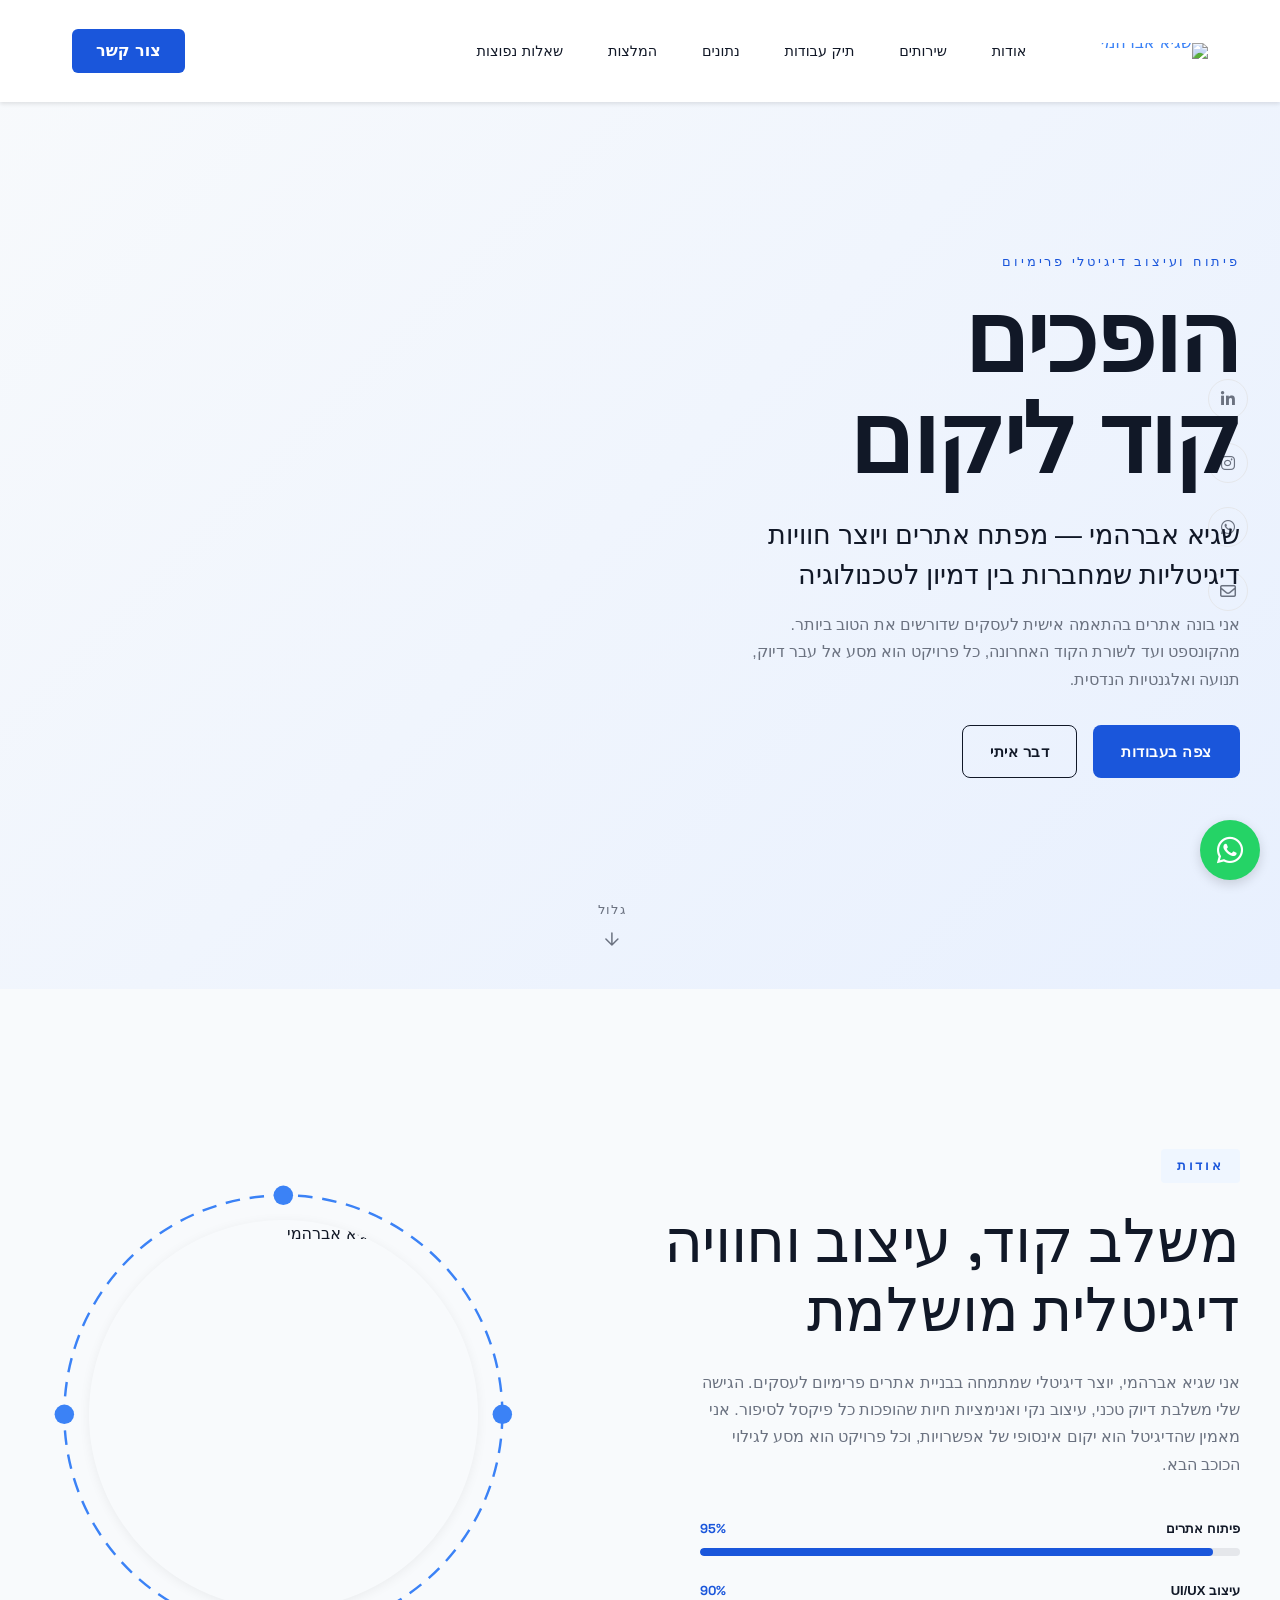
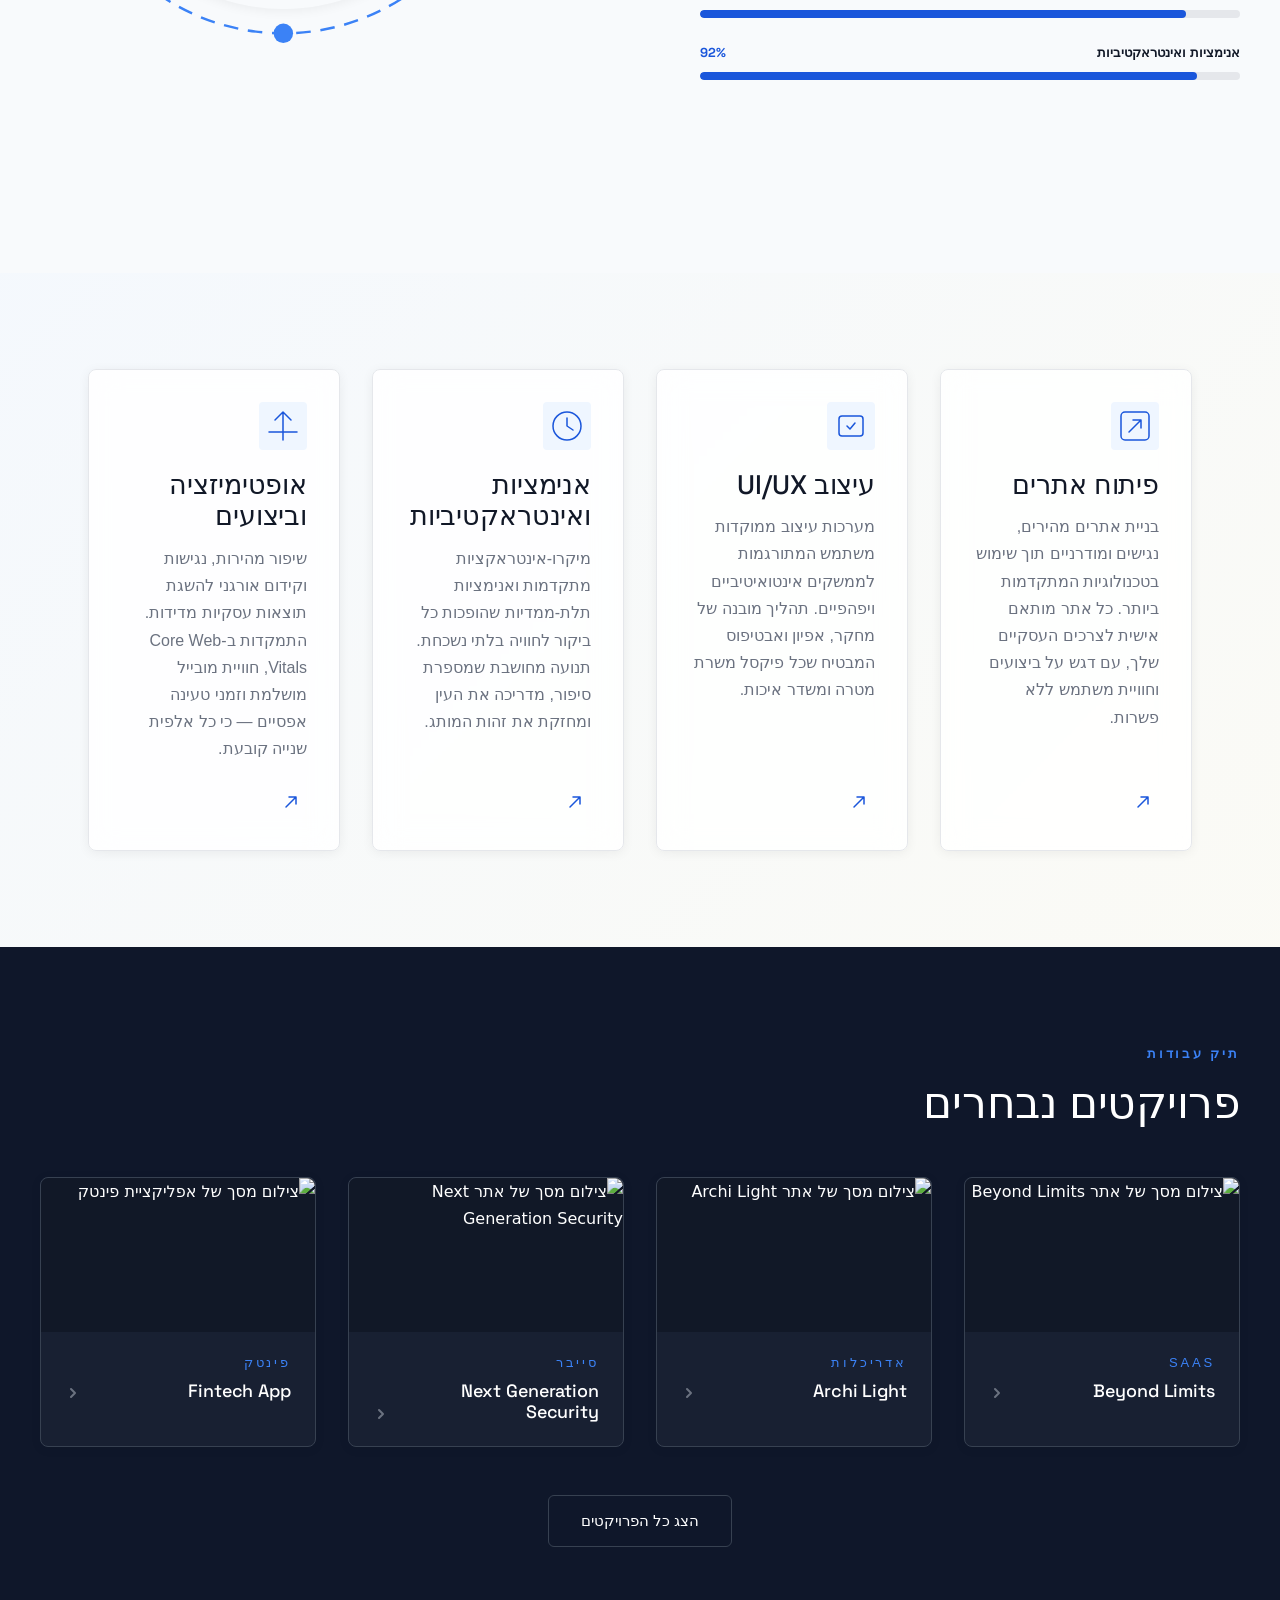
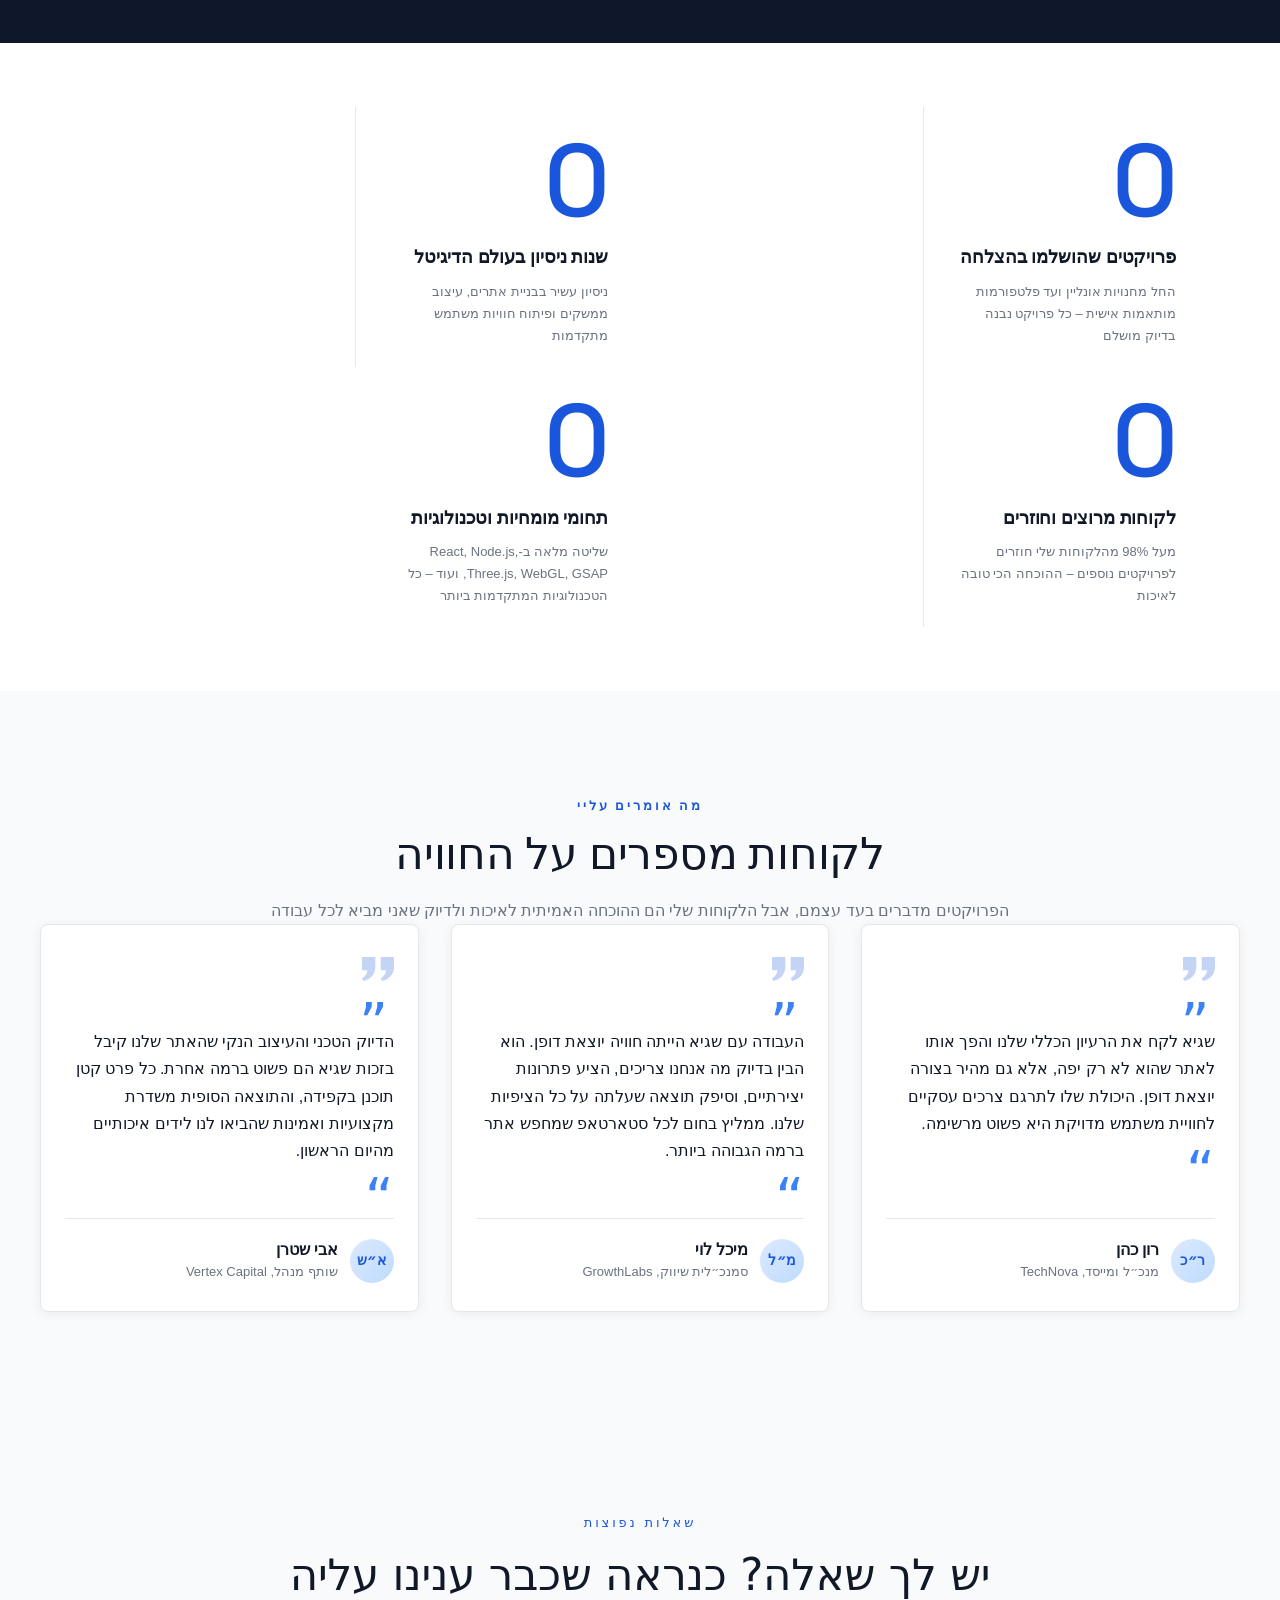
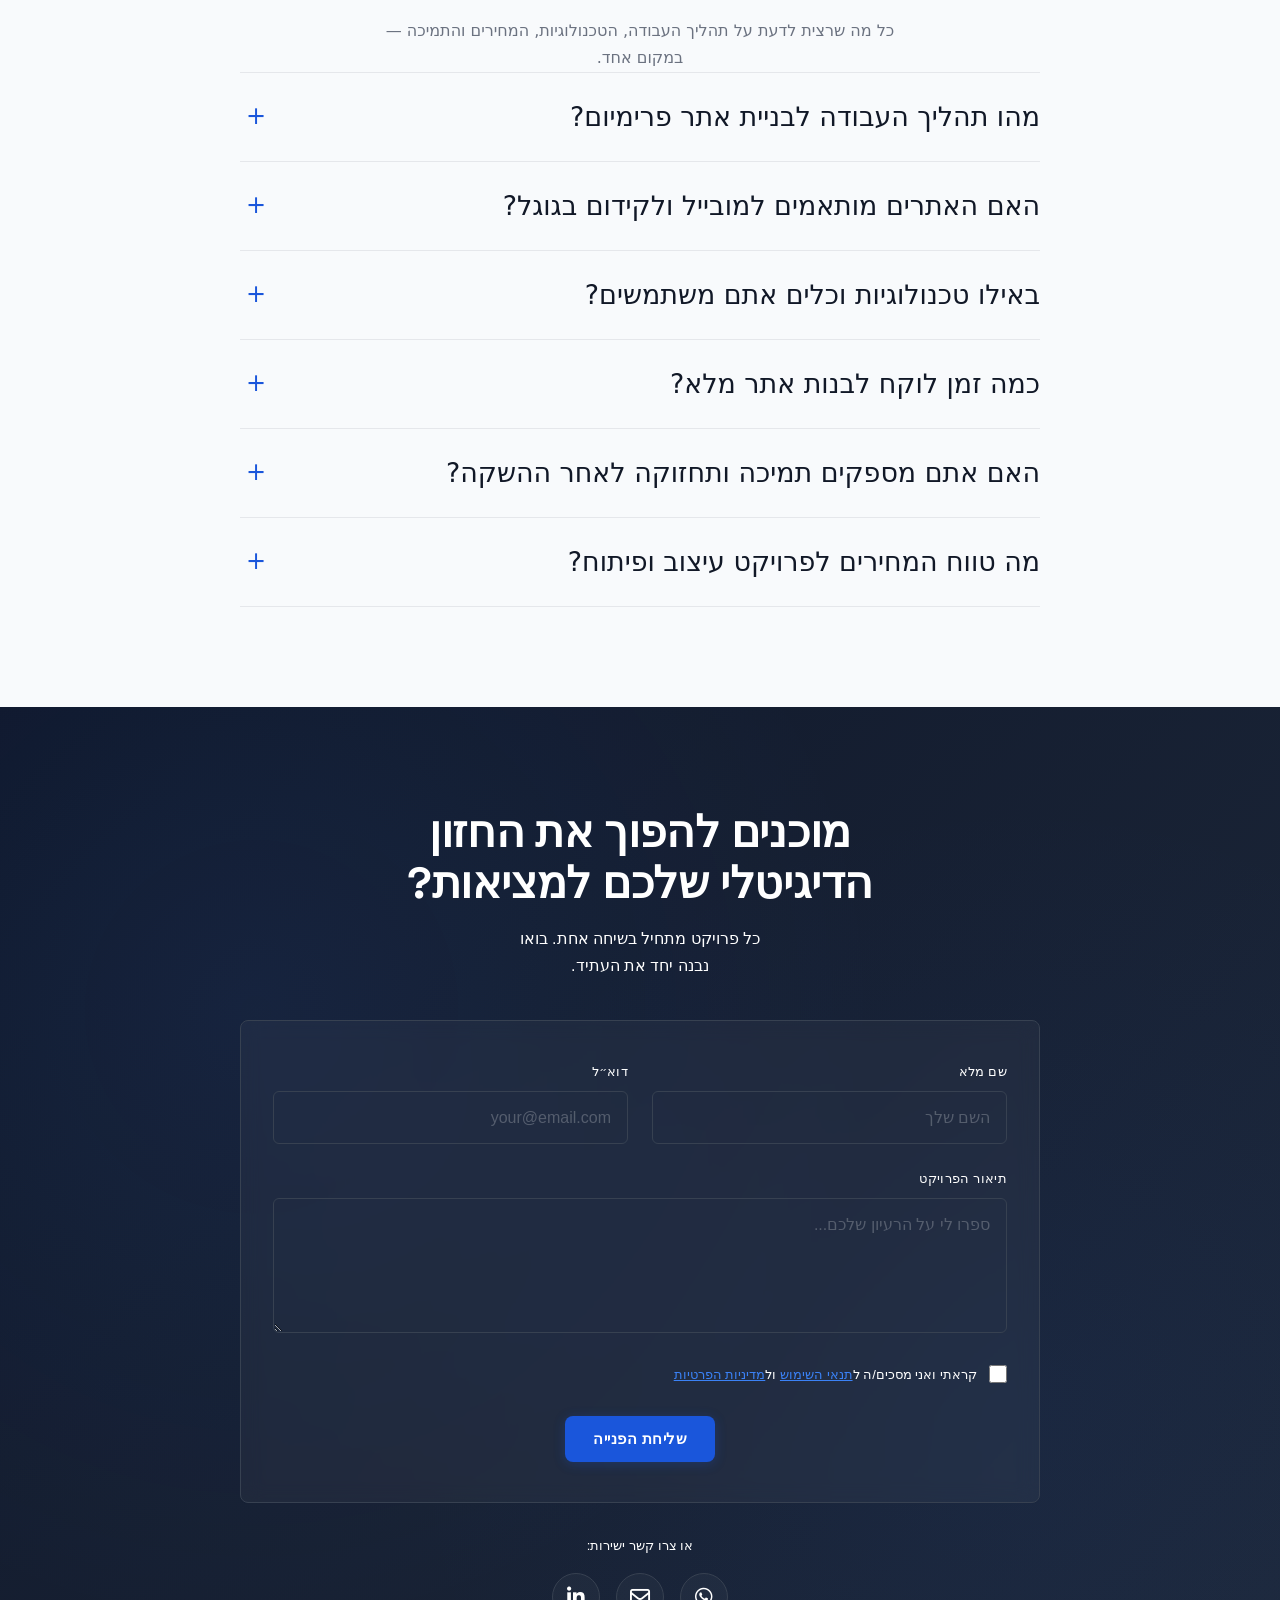
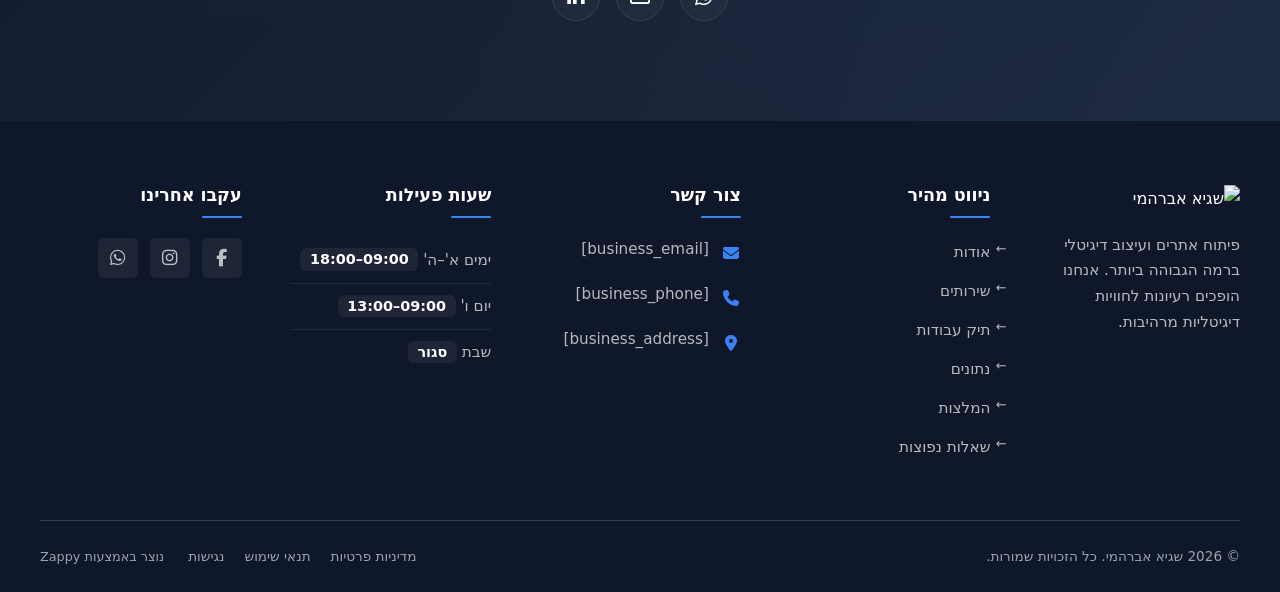
==== commit ba13ca61: "Background sync: Progressive GitHub Sync" ====
--- a/public/index.html
+++ b/public/index.html
@@ -1 +1 @@
-<!doctype html><html dir="rtl" lang="he"><head><meta charset="UTF-8"><meta content="width=device-width,initial-scale=1" name="viewport"><meta content="index, follow" name="robots"><title>בונים נוכחות דיגיטלית ששווה זהב — שגיא אברהמי</title><meta content="שגיא אברהמי יוצר עבורך אתר פרימיום שהוא הרבה יותר מנוכחות ברשת — זו חוויה דיגיטלית יוקרתית שמשדרת עוצמה, חדשנות ואיכות ללא פשרות. לחץ כאן כדי להתחיל את המסע שלך ביקום הדיגיטלי." name="description"><meta content="בניית אתרים פרימיום לעסקים, עיצוב אתר יוקרתי לסטארטאפ, בניית אתרים, חוויה דיגיטלית, פיתוח אתרים" name="keywords"><link href="/assets/favicon.ico" rel="icon" type="image/x-icon"><link href="/assets/favicon-16x16.png" rel="icon" type="image/png" sizes="16x16"><link href="/assets/favicon-32x32.png" rel="icon" type="image/png" sizes="32x32"><link href="/assets/favicon-48x48.png" rel="icon" type="image/png" sizes="48x48"><link href="/assets/favicon-192x192.png" rel="icon" type="image/png" sizes="192x192"><link href="/assets/favicon-512x512.png" rel="icon" type="image/png" sizes="512x512"><link href="/assets/apple-touch-icon.png" rel="apple-touch-icon"><script>!function(){"use strict";var t="1c96c80f-4dad-4c85-8af8-2ed34026fe8b",e="https://api.zappy5.com/api/analytics/track",a=18e5,n=2592e6,o=!0,i=!0,r=!0;var s=function(){var e="zappy_visitor_"+t,a=null;try{if(a=localStorage.getItem(e)){var o=JSON.parse(a),i=Date.now();if(i-o.created<n)return o.lastSeen=i,localStorage.setItem(e,JSON.stringify(o)),o.id}}catch(t){console.warn("Zappy Analytics: LocalStorage not available")}var r="zv_"+Date.now()+"_"+Math.random().toString(36).substr(2,9);try{localStorage.setItem(e,JSON.stringify({id:r,created:Date.now(),lastSeen:Date.now()}))}catch(t){}return r}(),c=function(){var e="zappy_session_"+t,n=null;try{if(n=sessionStorage.getItem(e)){var o=JSON.parse(n),i=Date.now();if(i-o.timestamp<a)return o.timestamp=i,sessionStorage.setItem(e,JSON.stringify(o)),o.id}}catch(t){console.warn("Zappy Analytics: SessionStorage not available")}var r="zs_"+Date.now()+"_"+Math.random().toString(36).substr(2,9);try{sessionStorage.setItem(e,JSON.stringify({id:r,timestamp:Date.now()}))}catch(t){}return r}();function l(a,n){n=n||{};var o={website_id:t,event_type:a,page_path:window.location.pathname,referrer:document.referrer||"direct",visitor_id:s,session_id:c,metadata:n};if(navigator.sendBeacon){var i=new Blob([JSON.stringify(o)],{type:"application/json"});navigator.sendBeacon(e,i)}else fetch(e,{method:"POST",headers:{"Content-Type":"application/json"},body:JSON.stringify(o),keepalive:!0}).catch(function(t){console.warn("Zappy Analytics: Failed to track event",t)})}o&&l("pageview",{title:document.title,url:window.location.href}),i&&document.addEventListener("click",function(t){var e=t.target;if("BUTTON"===e.tagName||e.closest("button")){var a="BUTTON"===e.tagName?e:e.closest("button");l("click",{element:"button",text:a.textContent.trim().substring(0,100),id:a.id||null,class:a.className||null})}else if("A"===e.tagName||e.closest("a")){var n="A"===e.tagName?e:e.closest("a");l("navigation",{element:"link",text:n.textContent.trim().substring(0,100),href:n.href,external:n.hostname!==window.location.hostname})}},!0),r&&document.addEventListener("submit",function(t){var e=t.target;l("form_submit",{form_id:e.id||null,form_name:e.name||null,form_action:e.action||null,form_method:e.method||"GET"})},!0);var d=Date.now();window.addEventListener("beforeunload",function(){l("page_unload",{time_on_page:Math.floor((Date.now()-d)/1e3),page_path:window.location.pathname})}),window.zappyAnalytics={track:l,getVisitorId:function(){return s},getSessionId:function(){return c}}}()</script><meta content="בונים נוכחות דיגיטלית ששווה זהב — שגיא אברהמי" property="og:title"><meta content="שגיא אברהמי יוצר עבורך אתר פרימיום שהוא הרבה יותר מנוכחות ברשת — זו חוויה דיגיטלית יוקרתית שמשדרת עוצמה, חדשנות ואיכות ללא פשרות. לחץ כאן כדי להתחיל את המסע שלך ביקום הדיגיטלי." property="og:description"><meta content="summary_large_image" name="twitter:card"><meta content="בונים נוכחות דיגיטלית ששווה זהב — שגיא אברהמי" name="twitter:title"><meta content="שגיא אברהמי יוצר עבורך אתר פרימיום שהוא הרבה יותר מנוכחות ברשת — זו חוויה דיגיטלית יוקרתית שמשדרת עוצמה, חדשנות ואיכות ללא פשרות. לחץ כאן כדי להתחיל את המסע שלך ביקום הדיגיטלי." name="twitter:description"><meta content="website" property="og:type"><meta content="he_IL" property="og:locale"><link href="https://cdnjs.cloudflare.com/ajax/libs/font-awesome/6.4.0/css/all.min.css" rel="stylesheet"><link href="https://fonts.googleapis.com/css2?family=Space+Grotesk:wght@400;500;600;700&amp;family=Inter:wght@400;500;600;700&amp;display=swap" rel="stylesheet"><script src="https://cdnjs.cloudflare.com/ajax/libs/gsap/3.12.5/gsap.min.js" data-zappy-gsap="https://cdnjs.cloudflare.com/ajax/libs/gsap/3.12.5/gsap.min.js" defer=""></script><script src="https://cdnjs.cloudflare.com/ajax/libs/gsap/3.12.5/ScrollTrigger.min.js" data-zappy-gsap="https://cdnjs.cloudflare.com/ajax/libs/gsap/3.12.5/ScrollTrigger.min.js" defer=""></script><link href="https://fonts.googleapis.com" rel="preconnect"><link href="https://fonts.gstatic.com" rel="preconnect" crossorigin=""><style>.skip-link{position:absolute;top:0;left:0;transform:translateY(-200%);padding:12px 18px;background:var(--bg-dark,#1a1a1a);color:var(--text-light,#fff);font-weight:600;border-radius:0 0 8px 0;z-index:10000}.skip-link:focus{transform:none;outline:2px solid var(--ring,#fff);outline-offset:2px}:focus-visible{outline:2px solid var(--ring,currentColor);outline-offset:3px}</style><link href="/assets/favicon.ico" rel="icon" type="image/x-icon"><link href="/assets/favicon-16x16.png" rel="icon" type="image/png" sizes="16x16"><link href="/assets/favicon-32x32.png" rel="icon" type="image/png" sizes="32x32"><link href="/assets/favicon-48x48.png" rel="icon" type="image/png" sizes="48x48"><link href="/assets/favicon-192x192.png" rel="icon" type="image/png" sizes="192x192"><link href="/assets/favicon-512x512.png" rel="icon" type="image/png" sizes="512x512"><link href="/assets/apple-touch-icon.png" rel="apple-touch-icon"><link href="https://cdn.jsdelivr.net/npm/vanilla-cookieconsent@3/dist/cookieconsent.css" rel="stylesheet"><script src="https://cdn.jsdelivr.net/npm/vanilla-cookieconsent@3/dist/cookieconsent.umd.js"></script><script src="https://cdn.jsdelivr.net/gh/mickidum/acc_toolbar/acctoolbar/acctoolbar.min.js"></script><link href="/styles.css" rel="stylesheet"><script>window.ZAPPY_WEBSITE_ID="1c96c80f-4dad-4c85-8af8-2ed34026fe8b",window.ZAPPY_API_BASE="https://api.zappy5.com"</script><style id="zappy-dropdown-submenu-styles">#navMenu li:has(.sub-menu),.nav-menu li:has(.sub-menu),.navbar li:has(.sub-menu),nav li:has(.sub-menu){position:relative}#navMenu .sub-menu,.nav-menu .sub-menu,.navbar .sub-menu,nav .sub-menu{display:block!important;position:absolute!important;top:100%;left:0;min-width:220px;background:#fff;border-radius:8px;box-shadow:0 8px 25px rgba(0,0,0,.15);padding:8px 0;opacity:0;visibility:hidden;transform:translateY(10px);transition:all .3s ease;z-index:1000;list-style:none;pointer-events:none}#navMenu li:hover>.sub-menu,.nav-menu li:hover>.sub-menu,.navbar li:hover>.sub-menu,nav li:hover>.sub-menu{opacity:1!important;visibility:visible!important;transform:translateY(0)!important;pointer-events:auto!important}.sub-menu li{list-style:none;margin:0;padding:0}.sub-menu a{display:block!important;padding:10px 16px!important;color:var(--text-dark,#333)!important;font-weight:500;text-decoration:none;white-space:nowrap;transition:background-color .2s}.sub-menu .zappy-nav-child>a{padding-left:28px!important;font-size:.9em!important;opacity:.85!important}[dir=rtl] .sub-menu .zappy-nav-child>a,html[lang=ar] .sub-menu .zappy-nav-child>a,html[lang=he] .sub-menu .zappy-nav-child>a{padding-left:10px!important;padding-right:28px!important}.sub-menu .zappy-nav-parent>a{font-weight:600!important}.sub-menu a:hover{background-color:#f5f5f5}[dir=rtl] .nav-menu .sub-menu,[dir=rtl] .navbar .sub-menu,[dir=rtl] nav .sub-menu,html[lang=ar] .nav-menu .sub-menu,html[lang=ar] .navbar .sub-menu,html[lang=ar] nav .sub-menu,html[lang=he] .nav-menu .sub-menu,html[lang=he] .navbar .sub-menu,html[lang=he] nav .sub-menu{left:auto!important;right:0!important}.sub-menu:empty,.sub-menu:not(:has(li)):not(:has(> a)),.sub-menu:not(:has(li:not(.zappy-hidden-menu-item))):not(:has(> a)){display:none!important;opacity:0!important;visibility:hidden!important;pointer-events:none!important}li:has(.menu-group-title):hover>.sub-menu{opacity:1!important;visibility:visible!important;transform:translateY(0)!important;pointer-events:auto!important}#navMenu>li>.menu-group-title,.nav-menu>li>.menu-group-title{display:inline-block;padding:.5rem 1rem;cursor:default;user-select:none}@media (max-width:768px){#navMenu .sub-menu,.nav-menu .sub-menu,.navbar .sub-menu,nav .sub-menu{position:static!important;transform:none!important;box-shadow:none!important;background:0 0!important;max-height:0;overflow:hidden;opacity:0;visibility:hidden;transition:max-height .3s ease,opacity .3s ease;padding:0!important;border-radius:0!important}#navMenu .sub-menu.mobile-expanded,.nav-menu .sub-menu.mobile-expanded,.navbar .sub-menu.mobile-expanded{max-height:none!important;overflow-y:visible!important;opacity:1!important;visibility:visible!important;padding:8px 0 8px 16px!important}[dir=rtl] .sub-menu.mobile-expanded,html[lang=he] .sub-menu.mobile-expanded{padding:8px 16px 8px 0!important}#navMenu li:hover>.sub-menu,.nav-menu li:hover>.sub-menu,.navbar li:hover>.sub-menu,nav li:hover>.sub-menu{opacity:0;visibility:hidden;pointer-events:none}#navMenu li>.sub-menu.mobile-expanded,.nav-menu li>.sub-menu.mobile-expanded,.navbar li>.sub-menu.mobile-expanded,nav li>.sub-menu.mobile-expanded{opacity:1!important;visibility:visible!important;pointer-events:auto!important}#navMenu li:has(.sub-menu),.nav-menu li:has(.sub-menu),.navbar li:has(.sub-menu),nav li:has(.sub-menu){display:flex!important;flex-wrap:wrap!important;align-items:center!important;position:relative!important;min-height:44px!important}#navMenu li:has(.sub-menu)>a,.nav-menu li:has(.sub-menu)>a,.navbar li:has(.sub-menu)>a,nav li:has(.sub-menu)>a{flex:1!important;min-width:0!important}#navMenu li:has(.sub-menu)>.menu-group-title,.nav-menu li:has(.sub-menu)>.menu-group-title,.navbar li:has(.sub-menu)>.menu-group-title,nav li:has(.sub-menu)>.menu-group-title{flex:1!important;min-width:0!important;padding:0!important;line-height:inherit!important}#navMenu li:has(.sub-menu)>.sub-menu,.nav-menu li:has(.sub-menu)>.sub-menu,.navbar li:has(.sub-menu)>.sub-menu,nav li:has(.sub-menu)>.sub-menu{flex-basis:100%!important;width:100%!important}#navMenu li:has(.sub-menu)>a [class*=arrow],#navMenu li:has(.sub-menu)>a [class*=chevron],.nav-menu li:has(.sub-menu)>a .fa-angle-down,.nav-menu li:has(.sub-menu)>a .fa-chevron-down,.nav-menu li:has(.sub-menu)>a [class*=arrow],.nav-menu li:has(.sub-menu)>a [class*=chevron],nav li:has(.sub-menu)>a [class*=arrow],nav li:has(.sub-menu)>a [class*=chevron]{display:none!important;visibility:hidden!important}.mobile-submenu-toggle{display:flex!important;align-items:center!important;justify-content:center!important;width:44px!important;height:auto!important;background:0 0!important;border:none!important;cursor:pointer!important;color:var(--text-dark)!important;position:static!important;flex-shrink:0!important;align-self:stretch!important;z-index:2!important;padding:0!important;margin:0!important}.mobile-submenu-toggle::after{content:''!important;width:0!important;height:0!important;border-left:6px solid transparent!important;border-right:6px solid transparent!important;border-top:7px solid currentColor!important;transition:transform .3s ease!important}.mobile-submenu-toggle.expanded::after{transform:rotate(180deg)!important}.sub-menu a{padding:10px 0!important;display:block!important;color:var(--text-dark)!important;white-space:normal!important}.sub-menu .zappy-nav-child>a{padding-left:28px!important;font-size:.9em!important;opacity:.85!important}[dir=rtl] .sub-menu .zappy-nav-child>a,html[lang=ar] .sub-menu .zappy-nav-child>a,html[lang=he] .sub-menu .zappy-nav-child>a{padding-left:0!important;padding-right:28px!important}.sub-menu .zappy-nav-parent>a{font-weight:600!important}#navMenu.active,.nav-menu.active{max-width:100vw!important;overflow-x:hidden!important;box-sizing:border-box!important}.navbar .sub-menu li a,.zappy-products-dropdown .sub-menu a,nav.navbar .sub-menu li a{color:var(--text-dark)!important}}@media (min-width:769px){.mobile-submenu-toggle{display:none!important}}</style><style id="zappy-widget-visibility">html[dir=rtl] .whatsapp-float{right:20px!important;left:auto!important}html:not([dir]) .whatsapp-float,html[dir=ltr] .whatsapp-float{left:20px!important;right:auto!important}html[dir=rtl] #mic-access-tool-general-button,html[dir=rtl] #mic-init-access-tool #mic-access-tool-general-button,html[dir=rtl] #mic-init-access-tool .mic-access-tool-general-button,html[dir=rtl] ._access-icon,html[dir=rtl] .mic-access-tool-general-button{left:20px!important;right:auto!important}html:not([dir]) #mic-access-tool-general-button,html:not([dir]) #mic-init-access-tool #mic-access-tool-general-button,html:not([dir]) #mic-init-access-tool .mic-access-tool-general-button,html:not([dir]) ._access-icon,html:not([dir]) .mic-access-tool-general-button,html[dir=ltr] #mic-access-tool-general-button,html[dir=ltr] #mic-init-access-tool #mic-access-tool-general-button,html[dir=ltr] #mic-init-access-tool .mic-access-tool-general-button,html[dir=ltr] ._access-icon,html[dir=ltr] .mic-access-tool-general-button{right:20px!important;left:auto!important}@media (max-width:768px){.whatsapp-float{display:flex!important}}@media (min-width:769px){.whatsapp-float{display:flex!important}}@media (max-width:768px){#mic-access-tool-general-button,#mic-init-access-tool #mic-access-tool-general-button,#mic-init-access-tool .mic-access-tool-general-button,._access-icon,.mic-access-tool-general-button{display:flex!important;visibility:visible!important;opacity:1!important;pointer-events:auto!important}#mic-access-tool-box.opened-mic-access-tool,#mic-init-access-tool #mic-access-tool-box.opened-mic-access-tool,.mic-access-tool-box.opened-mic-access-tool{visibility:visible!important;opacity:1!important;pointer-events:auto!important}}@media (min-width:769px){#mic-access-tool-general-button,#mic-init-access-tool #mic-access-tool-general-button,#mic-init-access-tool .mic-access-tool-general-button,._access-icon,.mic-access-tool-general-button{display:flex!important;visibility:visible!important;opacity:1!important;pointer-events:auto!important}#mic-access-tool-box.opened-mic-access-tool,#mic-init-access-tool #mic-access-tool-box.opened-mic-access-tool,.mic-access-tool-box.opened-mic-access-tool{visibility:visible!important;opacity:1!important;pointer-events:auto!important}}</style></head><body><a href="#main" class="skip-link">דלג לתוכן הראשי</a><nav class="navbar" dir="rtl"><button class="mobile-toggle" aria-label="Menu" id="mobileToggle"><svg viewBox="0 0 24 24" fill="none" height="24" width="24" class="hamburger-icon"><path d="M3 12h18M3 6h18M3 18h18" stroke="currentColor" stroke-linecap="round" stroke-width="2"></path></svg> <svg viewBox="0 0 24 24" fill="none" height="24" width="24" class="close-icon" style="display:none"><path d="M18 6L6 18M6 6l12 12" stroke="currentColor" stroke-linecap="round" stroke-width="2"></path></svg></button> <button class="phone-header-btn" aria-label="Call" data-phone="0548059582"><svg viewBox="0 0 24 24" fill="currentColor" height="20" width="20"><path d="M22 16.92v3a2 2 0 0 1-2.18 2 19.79 19.79 0 0 1-8.63-3.07 19.5 19.5 0 0 1-6-6 19.79 19.79 0 0 1-3.07-8.67A2 2 0 0 1 4.11 2h3a2 2 0 0 1 2 1.72 12.84 12.84 0 0 0 .7 2.81 2 2 0 0 1-.45 2.11L8.09 9.91a16 16 0 0 0 6 6l1.27-1.27a2 2 0 0 1 2.11-.45 12.84 12.84 0 0 0 2.81.7A2 2 0 0 1 22 16.92z"></path></svg></button><div class="nav-container"><div class="nav-right-group"><div class="nav-brand"><a href="/" class="logo-link"><img alt="שגיא אברהמי" class="logo" src="/assets/site-----image-1.webp"></a></div><ul class="nav-menu" id="navMenu"><li><a href="#about">אודות</a></li><li><a href="#services">שירותים</a></li><li><a href="#portfolio">תיק עבודות</a></li><li><a href="#stats">נתונים</a></li><li><a href="#testimonials">המלצות</a></li><li><a href="#faq">שאלות נפוצות</a></li></ul></div><div class="nav-cta-container"><li class="nav-cta-item"><a href="#cta" class="nav-cta-btn">צור קשר</a></li></div></div></nav><script>window.addEventListener("load",function(){const e=document.querySelector(".navbar, nav, header");if(!e)return void console.log("[Navbar] Navbar element not found");let t=document.getElementById("mobileToggle")||document.querySelector(".mobile-toggle")||document.querySelector(".hamburger")||document.querySelector(".hamburger-menu")||document.querySelector(".menu-toggle")||document.querySelector(".burger-menu")||document.querySelector('[aria-label="Menu"]')||document.querySelector('[aria-label="תפריט"]');const o=document.querySelector(".phone-header-btn"),n=window.getComputedStyle(e);let r=n.backgroundColor;if(console.log("[Navbar] Initial navbar background:",r),"transparent"===r||"rgba(0, 0, 0, 0)"===r||r.startsWith("rgba")&&r.includes(", 0)")){const e=n.backgroundImage;if(e&&"none"!==e)console.log("[Navbar] Navbar has background image/gradient, using dark text"),r="rgb(240, 240, 240)";else{const e=window.getComputedStyle(document.body).backgroundColor;console.log("[Navbar] Navbar transparent, using body background:",e),r=e}}const a=r.match(/\d+/g);if(a&&a.length>=3){const e=(.299*parseInt(a[0])+.587*parseInt(a[1])+.114*parseInt(a[2]))/255;console.log("[Navbar] Mobile button colors preserved from Claude CSS (luminance:",e.toFixed(2)+")");const n=document.createElement("style");n.id="zappy-mobile-nav-fix";document.documentElement.lang;document.documentElement.dir,n.textContent='\n        /* Hide mobile buttons on desktop, show only on mobile */\n        @media (min-width: 769px) {\n          .mobile-toggle,\n          .phone-header-btn {\n            display: none !important;\n          }\n        }\n        \n        /* Show and position mobile buttons correctly on mobile */\n        @media (max-width: 768px) {\n          .navbar,\n          nav.navbar {\n            min-height: 70px !important;\n          }\n\n          .mobile-toggle,\n          .phone-header-btn {\n            position: absolute !important;\n            top: 0 !important;\n            bottom: 0 !important;\n            margin-top: auto !important;\n            margin-bottom: auto !important;\n            transform: none !important;\n            z-index: 1001 !important;\n            display: flex !important;\n            align-items: center !important;\n            justify-content: center !important;\n            width: 36px !important;\n            height: 36px !important;\n            border-radius: 50% !important;\n            border: none !important;\n            cursor: pointer !important;\n            padding: 6px !important;\n            background: none !important;\n            color: var(--nav-text, var(--text-dark)) !important;\n            touch-action: manipulation !important;\n            -webkit-tap-highlight-color: transparent !important;\n          }\n\n          html[data-zappy-site-type="ecommerce"] .phone-header-btn,\n          body[data-zappy-site-type="ecommerce"] .phone-header-btn,\n          html[data-zappy-site-type="ecommerce"] header .phone-header-btn,\n          html[data-zappy-site-type="ecommerce"] nav .phone-header-btn {\n            display: none !important;\n            visibility: hidden !important;\n            width: 0 !important;\n            height: 0 !important;\n            min-width: 0 !important;\n            overflow: hidden !important;\n          }\n          \n          /* LTR positioning (default): hamburger LEFT, phone RIGHT */\n          html:not([dir="rtl"]):not([lang="he"]):not([lang="ar"]) .mobile-toggle,\n          html[dir="ltr"] .mobile-toggle {\n            left: 12px !important;\n            right: auto !important;\n          }\n          html:not([dir="rtl"]):not([lang="he"]):not([lang="ar"]) .phone-header-btn,\n          html[dir="ltr"] .phone-header-btn {\n            right: 12px !important;\n            left: auto !important;\n          }\n          \n          /* RTL positioning: hamburger RIGHT, phone LEFT */\n          html[dir="rtl"] .mobile-toggle,\n          html[lang="he"] .mobile-toggle,\n          html[lang="ar"] .mobile-toggle {\n            right: 12px !important;\n            left: auto !important;\n          }\n          html[dir="rtl"] .phone-header-btn,\n          html[lang="he"] .phone-header-btn,\n          html[lang="ar"] .phone-header-btn {\n            left: 12px !important;\n            right: auto !important;\n          }\n          \n          /* CRITICAL: Ensure nav-container has min-height on mobile */\n          /* All children are positioned absolutely/fixed on mobile, so height:auto collapses to 0 */\n          .nav-container {\n            min-height: 70px !important;\n            position: relative !important;\n          }\n          \n          /* Ensure SVG icons are properly sized and inherit color */\n          .mobile-toggle svg,\n          .phone-header-btn svg {\n            width: 24px !important;\n            height: 24px !important;\n            /* Don\'t force display - let JavaScript control hamburger/close toggle */\n          }\n          \n          /* Reset nav-cta-container on mobile - remove desktop box-shadow/padding */\n          /* that creates a visible ghost box when CTA button is hidden */\n          .nav-cta-container {\n            box-shadow: none !important;\n            padding: 0 !important;\n          }\n          \n          /* Hide nav-cta-container entirely on mobile when there\'s no lang-switcher */\n          /* (only the CTA button is inside, and it\'s hidden on mobile) */\n          .nav-cta-container:not(:has(.lang-switcher)) {\n            display: none !important;\n          }\n          \n          /* CRITICAL: Prevent hero image fade gradient from bleeding over headline text */\n          /* The .image-fade-gradient has bottom: -30px (extends below parent) */\n          /* On mobile stacked layout, this overlaps the h1 text below the image */\n          .hero-image-column {\n            overflow: hidden !important;\n          }\n          .image-fade-gradient {\n            bottom: 0 !important;\n          }\n          \n          /* Hide desktop language switcher on mobile - hamburger menu handles it */\n          /* High specificity to override stored CSS */\n          .lang-switcher,\n          .nav-cta-container .lang-switcher,\n          .nav-container .lang-switcher,\n          .navbar .lang-switcher,\n          .navbar .nav-cta-container .lang-switcher {\n            display: none !important;\n          }\n        }\n      ';const r=document.getElementById("zappy-mobile-nav-fix");r&&r.remove(),document.head.appendChild(n),console.log("[Navbar] Critical CSS injected for mobile nav positioning");const i=window.innerWidth<=768;if(t){const e=t.querySelector(".hamburger-icon"),o=t.querySelector(".close-icon");e&&(e.style.setProperty("width","24px","important"),e.style.setProperty("height","24px","important"),e.style.setProperty("display","block","important")),o&&(o.style.setProperty("width","24px","important"),o.style.setProperty("height","24px","important"),o.style.setProperty("display","none","important")),i?(t.style.setProperty("position","absolute","important"),t.style.setProperty("top","0","important"),t.style.setProperty("bottom","0","important"),t.style.setProperty("margin-top","auto","important"),t.style.setProperty("margin-bottom","auto","important"),t.style.setProperty("transform","none","important"),t.style.setProperty("z-index","1001","important"),t.style.removeProperty("left"),t.style.removeProperty("right"),console.log("[Navbar] Mobile toggle positioning applied (mobile viewport)")):(t.style.removeProperty("position"),t.style.removeProperty("top"),t.style.removeProperty("transform"),t.style.removeProperty("z-index"),t.style.removeProperty("left"),t.style.removeProperty("right"),console.log("[Navbar] Desktop viewport - cleared mobile toggle inline positioning"))}if(o){const e=o.querySelector("svg");e&&(e.style.width="24px",e.style.height="24px",e.setAttribute("width","24"),e.setAttribute("height","24")),i?(o.style.setProperty("position","absolute","important"),o.style.setProperty("top","0","important"),o.style.setProperty("bottom","0","important"),o.style.setProperty("margin-top","auto","important"),o.style.setProperty("margin-bottom","auto","important"),o.style.setProperty("transform","none","important"),o.style.setProperty("z-index","1001","important"),o.style.removeProperty("left"),o.style.removeProperty("right"),console.log("[Navbar] Phone button positioning applied (mobile viewport)")):(o.style.removeProperty("position"),o.style.removeProperty("top"),o.style.removeProperty("transform"),o.style.removeProperty("z-index"),o.style.removeProperty("left"),o.style.removeProperty("right"),console.log("[Navbar] Desktop viewport - cleared phone button inline positioning"))}}else console.log("[Navbar] Could not parse background color:",r);t=document.getElementById("mobileToggle")||document.querySelector(".mobile-toggle")||document.querySelector(".hamburger")||document.querySelector(".hamburger-menu")||document.querySelector(".menu-toggle")||document.querySelector(".burger-menu")||document.querySelector('[aria-label="Menu"]')||document.querySelector('[aria-label="תפריט"]');const i=document.getElementById("navMenu")||document.querySelector(".nav-menu")||document.querySelector(".nav-links")||document.querySelector("nav ul:not(.submenu)");if(!t||!i)return void console.log("[Navbar] Mobile toggle or menu not found:",{toggle:!!t,menu:!!i});i.id||(i.id="navMenu"),console.log("[Navbar] Initializing mobile menu...");const l=t.cloneNode(!0);t.parentNode.replaceChild(l,t);var s=0;function p(e){var t=Date.now();t-s<300||(s=t,function(e){e.preventDefault(),e.stopPropagation();const t=l.querySelector(".hamburger-icon"),o=l.querySelector(".close-icon");i.classList.contains("active")?(i.classList.remove("active"),t&&t.style.setProperty("display","block","important"),o&&o.style.setProperty("display","none","important"),document.body.style.overflow="",document.body.classList.remove("menu-open"),console.log("[Navbar] Menu closed")):(i.classList.add("active"),t&&t.style.setProperty("display","none","important"),o&&o.style.setProperty("display","block","important"),document.body.style.overflow="hidden",document.body.classList.add("menu-open"),console.log("[Navbar] Menu opened"))}(e))}l.addEventListener("click",p),l.addEventListener("touchend",p),document.addEventListener("keydown",function(e){if(("Escape"===e.key||"Esc"===e.key)&&i.classList.contains("active")){const e=l.querySelector(".hamburger-icon"),t=l.querySelector(".close-icon");i.classList.remove("active"),e&&e.style.setProperty("display","block","important"),t&&t.style.setProperty("display","none","important"),document.body.style.overflow="",document.body.classList.remove("menu-open"),console.log("[Navbar] Menu closed (Escape)")}}),i.querySelectorAll("a").forEach(function(e){e.addEventListener("click",function(){if("#"===this.getAttribute("href"))return;const e=l.querySelector(".hamburger-icon"),t=l.querySelector(".close-icon");i.classList.remove("active"),e&&e.style.setProperty("display","block","important"),t&&t.style.setProperty("display","none","important"),document.body.style.overflow="",document.body.classList.remove("menu-open"),console.log("[Navbar] Menu closed (link clicked)")})});var m=i.querySelectorAll(".dropdown-toggle");m.forEach(function(e){e.addEventListener("click",function(e){e.preventDefault(),e.stopPropagation();var t=this.closest(".nav-dropdown");t&&(t.parentNode.querySelectorAll(".nav-dropdown.open").forEach(function(e){e!==t&&e.classList.remove("open")}),t.classList.toggle("open"),console.log("[Navbar] Dropdown toggled:",t.classList.contains("open")?"open":"closed"))})}),document.addEventListener("click",function(e){e.target.closest(".nav-dropdown")||document.querySelectorAll(".nav-dropdown.open").forEach(function(e){e.classList.remove("open")})}),console.log("[Navbar] Dropdown handlers initialized for "+m.length+" dropdowns"),o&&o.addEventListener("click",function(){const e=document.querySelectorAll('a[href^="tel:"]'),t=e.length>0?e[0].getAttribute("href").replace("tel:",""):"0548059582";window.location.href="tel:"+t,console.log("[Navbar] Phone button clicked")}),console.log("[Navbar] Mobile menu initialized successfully")})</script><main id="main"><section class="editorial-section index-hero-section" data-band-index="0" data-layout-spec="בית-hero" id="hero" style="min-height:989px !important" data-hero-type="fullscreen-scrim"><div class="index-hero-section__social-bar" id="zappy-section-1"><a href="#" class="index-hero-section__social-link" aria-label="LinkedIn"><i class="fab fa-linkedin-in" data-element-id="icon-1782034904713-hnjmjalik" data-element-type="icon" data-icon-type="fontawesome"></i></a> <a href="#" class="index-hero-section__social-link" aria-label="Instagram"><i class="fab fa-instagram" data-element-id="icon-1782034904713-zxwjb00f2" data-element-type="icon" data-icon-type="fontawesome"></i></a> <a href="#" class="index-hero-section__social-link" aria-label="WhatsApp"><i class="fab fa-whatsapp" data-element-id="icon-1782034904713-c2hbbrrfd" data-element-type="icon" data-icon-type="fontawesome"></i></a> <a href="#" class="index-hero-section__social-link" aria-label="Email" data-zappy-social-placeholder="true"><i class="fa-envelope far" data-element-id="icon-1782034904713-s4aom7cm9" data-element-type="icon" data-icon-type="fontawesome"></i></a></div><div class="editorial-grid"><div class="editorial-text"><p class="eyebrow">פיתוח ועיצוב דיגיטלי פרימיום</p><h1 class="display-xl" data-reveal="up">הופכים<br>קוד ליקום</h1><h3 class="index-hero-section__subtitle">שגיא אברהמי — מפתח אתרים ויוצר חוויות דיגיטליות שמחברות בין דמיון לטכנולוגיה</h3><p class="index-hero-section__body">אני בונה אתרים בהתאמה אישית לעסקים שדורשים את הטוב ביותר. מהקונספט ועד לשורת הקוד האחרונה, כל פרויקט הוא מסע אל עבר דיוק, תנועה ואלגנטיות הנדסית.</p><div class="index-hero-section__cta-group" id="zappy-section-2"><a href="#portfolio" class="btn-primary" data-element-id="btn-1782034904710-j6pdvpiwo" data-element-type="button" data-native-element="true">צפה בעבודות</a> <a href="#contact" class="btn-secondary" data-element-id="btn-1782034904710-y6tmfqa35" data-element-type="button" data-native-element="true">דבר איתי</a></div></div><figure class="editorial-media index-hero-section__media"><div style="position:absolute !important;top:0px !important;left:0px !important;width:100% !important;height:100% !important;max-width:none !important;margin-left:0px !important;margin-right:0px !important;display:block !important;z-index:1 !important;overflow:hidden !important" data-element-id="img-1782034904714-66d5i2lsx" data-element-type="image" data-zappy-wrapper-margins-applied="true" data-zappy-zoom-clip="true" data-zappy-zoom-wrapper="true" data-zappy-zoom-wrapper-align="center" data-zappy-zoom-wrapper-width-mode="full"><img alt="איור תלת-ממדי של צורת TorusKnot גיאומטרית" class="cutout" src="/assets/site-index-hero-hero-image-1.webp" data-aspect-ratio="1:1" data-context="Abstract 3D wireframe TorusKnot geometric shape rendered in translucent blue-white mesh lines, floating against a light background with particle connection lines radiating outward like a neural network. Composition: isolated 3D object, three-quarter view, centered on the END half of the split. Framing: large, fills roughly the right 40% of the hero band, slight overflow at edges. Background: transparent over light grey-white gradient. Treatment: drop-shadow" data-dominant-color="#a8c4f0" data-placeholder="index-hero-hero-image-1" data-treatment="drop-shadow" height="600" loading="eager" width="600" data-element-id="img-1782034904714-66d5i2lsx" data-element-type="image" data-hero-background="true" data-hero-bg="true" data-zappy-object-position="50% 50%" data-zappy-zoom="1.1" fetchpriority="high" style="object-position:50% 50% !important;object-fit:cover !important;margin:0px !important;position:absolute !important;left:-5% !important;top:-6882.15% !important;width:110% !important;height:13864.3% !important;max-width:none !important;max-height:none !important;display:block !important"></div></figure></div><div class="index-hero-section__scroll-indicator" aria-hidden="true" id="zappy-section-3"><span class="index-hero-section__scroll-text">גלול</span> <svg viewBox="0 0 20 20" fill="none" xmlns="http://www.w3.org/2000/svg" data-element-type="icon" data-icon-type="svg" height="20" width="20"><path d="M10 4v12M4 10l6 6 6-6" stroke="currentColor" stroke-linecap="round" stroke-width="1.5" stroke-linejoin="round"></path></svg></div></section><section class="index-about-section" data-band-index="1" data-layout-spec="בית-about" id="about" style="min-height:883.562px !important"><div class="editorial-section" id="zappy-section-5"><div class="editorial-grid"><div class="editorial-text" data-reveal=""><p class="eyebrow">אודות</p><h2>משלב קוד, עיצוב וחוויה דיגיטלית מושלמת</h2><p>אני שגיא אברהמי, יוצר דיגיטלי שמתמחה בבניית אתרים פרימיום לעסקים. הגישה שלי משלבת דיוק טכני, עיצוב נקי ואנימציות חיות שהופכות כל פיקסל לסיפור. אני מאמין שהדיגיטל הוא יקום אינסופי של אפשרויות, וכל פרויקט הוא מסע לגילוי הכוכב הבא.</p><div class="skills-bars"><div class="skill-item" data-reveal=""><div class="skill-header"><span class="skill-label">פיתוח אתרים</span> <span class="skill-percent">95%</span></div><div class="skill-bar-track"><div class="skill-bar-fill" style="width:95%"></div></div></div><div class="skill-item" data-reveal=""><div class="skill-header"><span class="skill-label">עיצוב UI/UX</span> <span class="skill-percent">90%</span></div><div class="skill-bar-track"><div class="skill-bar-fill" style="width:90%"></div></div></div><div class="skill-item" data-reveal=""><div class="skill-header"><span class="skill-label">אנימציות ואינטראקטיביות</span> <span class="skill-percent">92%</span></div><div class="skill-bar-track"><div class="skill-bar-fill" style="width:92%"></div></div></div></div></div><figure class="editorial-media" data-reveal=""><div class="portrait-wrapper"><div class="portrait-ring"><svg viewBox="0 0 200 200" xmlns="http://www.w3.org/2000/svg" aria-hidden="true" data-no-icon-edit="true"><circle cx="100" cy="100" r="90" fill="none" stroke="var(--accent)" stroke-dasharray="6 4" stroke-width="1"></circle><circle cx="100" cy="10" r="4" fill="var(--accent)"></circle><circle cx="100" cy="190" r="4" fill="var(--accent)"></circle><circle cx="10" cy="100" r="4" fill="var(--accent)"></circle><circle cx="190" cy="100" r="4" fill="var(--accent)"></circle></svg></div><div class="portrait-image"><img alt="פורטרט של שגיא אברהמי" class="cutout" src="/assets/site-index-about-team-portrait-1.webp" data-aspect-ratio="1:1" data-context="Black and white portrait photograph of a young man with short dark hair and beard, wearing a black t-shirt, looking to the side in a three-quarter profile pose, cropped at the shoulders. Composition: three-quarter profile, head and shoulders, isolated cutout inside a circular frame with a decorative dashed ring border. Framing: centered within a circular mask, surrounded by a thin dashed circular border with small blue dot accents at cardinal points. Background: transparent over white section background. Treatment: background-removed cutout" data-dominant-color="#888888" data-placeholder="index-about-team-portrait-1" data-treatment="background-removed cutout" height="600" loading="lazy" width="600" decoding="async" data-element-id="img-1782034985197-9vq8w4fju" data-element-type="image"></div></div></figure></div></div></section><section class="glass-section index-services-section" data-band-index="2" data-layout-spec="בית-services" id="services"><div class="glass-bg"></div><div class="glass-grid" data-reveal-stagger=""><article class="glass-panel" id="zappy-section-7"><div class="icon-wrapper"><svg viewBox="0 0 32 32" fill="none" xmlns="http://www.w3.org/2000/svg" data-element-type="icon" data-icon-type="svg" height="32" width="32"><rect height="28" rx="4" stroke="currentColor" stroke-width="1.5" width="28" x="2" y="2"></rect><path d="M10 22L22 10M22 10H14M22 10V18" stroke="currentColor" stroke-linecap="round" stroke-width="1.5" stroke-linejoin="round"></path></svg></div><h3>פיתוח אתרים</h3><p>בניית אתרים מהירים, נגישים ומודרניים תוך שימוש בטכנולוגיות המתקדמות ביותר. כל אתר מותאם אישית לצרכים העסקיים שלך, עם דגש על ביצועים וחוויית משתמש ללא פשרות.</p><div class="card-link"><svg viewBox="0 0 16 16" fill="none" xmlns="http://www.w3.org/2000/svg" height="16" width="16"><path d="M3 13L13 3M13 3H6M13 3V10" stroke="currentColor" stroke-linecap="round" stroke-width="1.5" stroke-linejoin="round"></path></svg></div></article><article class="glass-panel" id="zappy-section-8"><div class="icon-wrapper"><svg viewBox="0 0 32 32" fill="none" xmlns="http://www.w3.org/2000/svg" data-element-type="icon" data-icon-type="svg" height="32" width="32"><rect height="20" rx="3" stroke="currentColor" stroke-width="1.5" width="24" x="4" y="6"></rect><path d="M12 16L15 19L20 13" stroke="currentColor" stroke-linecap="round" stroke-width="1.5" stroke-linejoin="round"></path></svg></div><h3>עיצוב UI/UX</h3><p>מערכות עיצוב ממוקדות משתמש המתורגמות לממשקים אינטואיטיביים ויפהפיים. תהליך מובנה של מחקר, אפיון ואבטיפוס המבטיח שכל פיקסל משרת מטרה ומשדר איכות.</p><div class="card-link"><svg viewBox="0 0 16 16" fill="none" xmlns="http://www.w3.org/2000/svg" height="16" width="16"><path d="M3 13L13 3M13 3H6M13 3V10" stroke="currentColor" stroke-linecap="round" stroke-width="1.5" stroke-linejoin="round"></path></svg></div></article><article class="glass-panel" id="zappy-section-9"><div class="icon-wrapper"><svg viewBox="0 0 32 32" fill="none" xmlns="http://www.w3.org/2000/svg" data-element-type="icon" data-icon-type="svg" height="32" width="32"><circle cx="16" cy="16" r="14" stroke="currentColor" stroke-width="1.5"></circle><path d="M16 8V16L22 20" stroke="currentColor" stroke-linecap="round" stroke-width="1.5" stroke-linejoin="round"></path></svg></div><h3>אנימציות ואינטראקטיביות</h3><p>מיקרו-אינטראקציות מתקדמות ואנימציות תלת-ממדיות שהופכות כל ביקור לחוויה בלתי נשכחת. תנועה מחושבת שמספרת סיפור, מדריכה את העין ומחזקת את זהות המותג.</p><div class="card-link"><svg viewBox="0 0 16 16" fill="none" xmlns="http://www.w3.org/2000/svg" height="16" width="16"><path d="M3 13L13 3M13 3H6M13 3V10" stroke="currentColor" stroke-linecap="round" stroke-width="1.5" stroke-linejoin="round"></path></svg></div></article><article class="glass-panel" id="zappy-section-10"><div class="icon-wrapper"><svg viewBox="0 0 32 32" fill="none" xmlns="http://www.w3.org/2000/svg" data-element-type="icon" data-icon-type="svg" height="32" width="32"><path d="M16 2L16 30M16 2L8 10M16 2L24 10" stroke="currentColor" stroke-linecap="round" stroke-width="1.5" stroke-linejoin="round"></path><path d="M2 22H30" stroke="currentColor" stroke-linecap="round" stroke-width="1.5"></path></svg></div><h3>אופטימיזציה וביצועים</h3><p>שיפור מהירות, נגישות וקידום אורגני להשגת תוצאות עסקיות מדידות. התמקדות ב-Core Web Vitals, חוויית מובייל מושלמת וזמני טעינה אפסיים — כי כל אלפית שנייה קובעת.</p><div class="card-link"><svg viewBox="0 0 16 16" fill="none" xmlns="http://www.w3.org/2000/svg" height="16" width="16"><path d="M3 13L13 3M13 3H6M13 3V10" stroke="currentColor" stroke-linecap="round" stroke-width="1.5" stroke-linejoin="round"></path></svg></div></article></div></section><section class="cases-section index-portfolio-section" data-band-index="3" data-layout-spec="בית-portfolio" id="portfolio"><div class="cases-container"><div class="cases-header"><span class="eyebrow">תיק עבודות</span><h2>פרויקטים נבחרים</h2></div><div class="cases-grid" data-reveal-stagger=""><a href="#" class="case-card"><figure><img alt="צילום מסך של אתר Beyond Limits" class="cutout" src="/assets/site-index-portfolio-gallery-tile-1.webp" data-aspect-ratio="16:9" data-context="Dark-themed website mockup showing 'Beyond Limits' branding with abstract dark background and blue accent elements, labeled as a SaaS company project. Composition: landscape screenshot, slightly angled, dark UI visible. Framing: fills card tile, slight padding. Background: dark navy. Treatment: none" data-dominant-color="#1a1a2e" data-placeholder="index-portfolio-gallery-tile-1" data-treatment="none" height="675" loading="lazy" width="1200" decoding="async"></figure><div class="case-meta"><span class="eyebrow">SaaS</span><h3>Beyond Limits</h3><span class="case-arrow" aria-hidden="true"><svg viewBox="0 0 16 16" fill="none" xmlns="http://www.w3.org/2000/svg" data-element-type="icon" data-icon-type="svg" height="16" width="16"><path d="M6 4L10 8L6 12" stroke="currentColor" stroke-linecap="round" stroke-width="2" stroke-linejoin="round"></path></svg></span></div></a><a href="#" class="case-card"><figure><img alt="צילום מסך של אתר Archi Light" class="cutout" src="/assets/site-index-portfolio-gallery-tile-2.webp" data-aspect-ratio="16:9" data-context="Architecture studio website mockup showing 'ARCHI LIGHT' branding with a warm-toned architectural interior photograph and clean minimal typography. Composition: landscape screenshot, editorial layout visible. Framing: fills card tile. Background: warm beige. Treatment: none" data-dominant-color="#c8b89a" data-placeholder="index-portfolio-gallery-tile-2" data-treatment="none" height="675" loading="lazy" width="1200" decoding="async"></figure><div class="case-meta"><span class="eyebrow">אדריכלות</span><h3>Archi Light</h3><span class="case-arrow" aria-hidden="true"><svg viewBox="0 0 16 16" fill="none" xmlns="http://www.w3.org/2000/svg" data-element-type="icon" data-icon-type="svg" height="16" width="16"><path d="M6 4L10 8L6 12" stroke="currentColor" stroke-linecap="round" stroke-width="2" stroke-linejoin="round"></path></svg></span></div></a><a href="#" class="case-card"><figure><img alt="צילום מסך של אתר Next Generation Security" class="cutout" src="/assets/site-index-portfolio-gallery-tile-3.webp" data-aspect-ratio="16:9" data-context="Cybersecurity company website mockup showing 'Next Generation Security' headline with dark background and abstract network/security graphic elements. Composition: landscape screenshot, dark UI. Framing: fills card tile. Background: dark charcoal. Treatment: none" data-dominant-color="#1c2333" data-placeholder="index-portfolio-gallery-tile-3" data-treatment="none" height="675" loading="lazy" width="1200" decoding="async"></figure><div class="case-meta"><span class="eyebrow">סייבר</span><h3>Next Generation Security</h3><span class="case-arrow" aria-hidden="true"><svg viewBox="0 0 16 16" fill="none" xmlns="http://www.w3.org/2000/svg" data-element-type="icon" data-icon-type="svg" height="16" width="16"><path d="M6 4L10 8L6 12" stroke="currentColor" stroke-linecap="round" stroke-width="2" stroke-linejoin="round"></path></svg></span></div></a><a href="#" class="case-card"><figure><img alt="צילום מסך של אפליקציית פינטק" class="cutout" src="/assets/site-index-portfolio-gallery-tile-4.webp" data-aspect-ratio="9:16" data-context="Mobile fintech app mockup showing a dark-themed financial dashboard with charts, graphs, and data visualizations on a smartphone screen. Composition: portrait smartphone mockup, dark UI with blue data charts. Framing: fills card tile, portrait orientation. Background: dark navy. Treatment: none" data-dominant-color="#0d1b2a" data-placeholder="index-portfolio-gallery-tile-4" data-treatment="none" height="675" loading="lazy" width="1200" decoding="async"></figure><div class="case-meta"><span class="eyebrow">פינטק</span><h3>Fintech App</h3><span class="case-arrow" aria-hidden="true"><svg viewBox="0 0 16 16" fill="none" xmlns="http://www.w3.org/2000/svg" data-element-type="icon" data-icon-type="svg" height="16" width="16"><path d="M6 4L10 8L6 12" stroke="currentColor" stroke-linecap="round" stroke-width="2" stroke-linejoin="round"></path></svg></span></div></a></div><div class="cases-cta"><a href="#" class="btn-outline">הצג כל הפרויקטים</a></div></div></section><section class="index-stats-section" data-band-index="4" data-layout-spec="בית-stats" id="stats"><div class="stats-container"><div class="stats-grid"><div class="stat" data-reveal=""><div class="stat-number-wrapper"><span class="stat-number" data-count-up="127" data-count-suffix="+">0</span></div><span class="stat-label">פרויקטים שהושלמו בהצלחה</span><p class="stat-desc">החל מחנויות אונליין ועד פלטפורמות מותאמות אישית – כל פרויקט נבנה בדיוק מושלם</p></div><div class="stat-divider" aria-hidden="true"></div><div class="stat" data-reveal=""><div class="stat-number-wrapper"><span class="stat-number" data-count-up="5" data-count-suffix="+">0</span></div><span class="stat-label">שנות ניסיון בעולם הדיגיטל</span><p class="stat-desc">ניסיון עשיר בבניית אתרים, עיצוב ממשקים ופיתוח חוויות משתמש מתקדמות</p></div><div class="stat-divider" aria-hidden="true"></div><div class="stat" data-reveal=""><div class="stat-number-wrapper"><span class="stat-number" data-count-up="98" data-count-suffix="%">0</span></div><span class="stat-label">לקוחות מרוצים וחוזרים</span><p class="stat-desc">מעל 98% מהלקוחות שלי חוזרים לפרויקטים נוספים – ההוכחה הכי טובה לאיכות</p></div><div class="stat-divider" aria-hidden="true"></div><div class="stat" data-reveal=""><div class="stat-number-wrapper"><span class="stat-number" data-count-up="14">0</span></div><span class="stat-label">תחומי מומחיות וטכנולוגיות</span><p class="stat-desc">שליטה מלאה ב-React, Node.js, Three.js, WebGL, GSAP, ועוד – כל הטכנולוגיות המתקדמות ביותר</p></div></div></div></section><section class="index-testimonials-section" data-band-index="5" data-layout-spec="בית-testimonials" id="testimonials"><div class="testimonials-container"><header class="testimonials-header"><span class="eyebrow">מה אומרים עליי</span><h2>לקוחות מספרים על החוויה</h2><p>הפרויקטים מדברים בעד עצמם, אבל הלקוחות שלי הם ההוכחה האמיתית לאיכות ולדיוק שאני מביא לכל עבודה</p></header><div class="testimonials-grid" data-reveal-stagger=""><figure class="testimonial-card"><svg viewBox="0 0 24 24" fill="currentColor" xmlns="http://www.w3.org/2000/svg" data-element-type="icon" data-icon-type="svg" class="testimonial-quote-icon"><path d="M9.983 3v7.391c0 5.704-3.731 9.57-8.983 10.609l-.995-2.151c2.432-.917 3.995-3.638 3.995-5.849h-4v-10h9.983zm14.017 0v7.391c0 5.704-3.748 9.571-9 10.609l-.996-2.151c2.433-.917 3.996-3.638 3.996-5.849h-3.983v-10h9.983z"></path></svg><blockquote><p>שגיא לקח את הרעיון הכללי שלנו והפך אותו לאתר שהוא לא רק יפה, אלא גם מהיר בצורה יוצאת דופן. היכולת שלו לתרגם צרכים עסקיים לחוויית משתמש מדויקת היא פשוט מרשימה.</p></blockquote><figcaption><div class="testimonial-avatar-placeholder" aria-hidden="true"><span>ר״כ</span></div><div class="testimonial-author-info"><strong>רון כהן</strong> <span>מנכ״ל ומייסד, TechNova</span></div></figcaption></figure><figure class="testimonial-card"><svg viewBox="0 0 24 24" fill="currentColor" xmlns="http://www.w3.org/2000/svg" data-element-type="icon" data-icon-type="svg" class="testimonial-quote-icon"><path d="M9.983 3v7.391c0 5.704-3.731 9.57-8.983 10.609l-.995-2.151c2.432-.917 3.995-3.638 3.995-5.849h-4v-10h9.983zm14.017 0v7.391c0 5.704-3.748 9.571-9 10.609l-.996-2.151c2.433-.917 3.996-3.638 3.996-5.849h-3.983v-10h9.983z"></path></svg><blockquote><p>העבודה עם שגיא הייתה חוויה יוצאת דופן. הוא הבין בדיוק מה אנחנו צריכים, הציע פתרונות יצירתיים, וסיפק תוצאה שעלתה על כל הציפיות שלנו. ממליץ בחום לכל סטארטאפ שמחפש אתר ברמה הגבוהה ביותר.</p></blockquote><figcaption><div class="testimonial-avatar-placeholder" aria-hidden="true"><span>מ״ל</span></div><div class="testimonial-author-info"><strong>מיכל לוי</strong> <span>סמנכ״לית שיווק, GrowthLabs</span></div></figcaption></figure><figure class="testimonial-card"><svg viewBox="0 0 24 24" fill="currentColor" xmlns="http://www.w3.org/2000/svg" data-element-type="icon" data-icon-type="svg" class="testimonial-quote-icon"><path d="M9.983 3v7.391c0 5.704-3.731 9.57-8.983 10.609l-.995-2.151c2.432-.917 3.995-3.638 3.995-5.849h-4v-10h9.983zm14.017 0v7.391c0 5.704-3.748 9.571-9 10.609l-.996-2.151c2.433-.917 3.996-3.638 3.996-5.849h-3.983v-10h9.983z"></path></svg><blockquote><p>הדיוק הטכני והעיצוב הנקי שהאתר שלנו קיבל בזכות שגיא הם פשוט ברמה אחרת. כל פרט קטן תוכנן בקפידה, והתוצאה הסופית משדרת מקצועיות ואמינות שהביאו לנו לידים איכותיים מהיום הראשון.</p></blockquote><figcaption><div class="testimonial-avatar-placeholder" aria-hidden="true"><span>א״ש</span></div><div class="testimonial-author-info"><strong>אבי שטרן</strong> <span>שותף מנהל, Vertex Capital</span></div></figcaption></figure></div></div></section><section class="index-faq-section" data-band-index="6" data-layout-spec="בית-faq" id="faq"><div class="faq-container"><header class="faq-header" data-reveal=""><p class="eyebrow faq-eyebrow">שאלות נפוצות</p><h2 class="faq-headline">יש לך שאלה? כנראה שכבר ענינו עליה</h2><p class="faq-subhead">כל מה שרצית לדעת על תהליך העבודה, הטכנולוגיות, המחירים והתמיכה — במקום אחד.</p></header><div class="faq-list" data-reveal-stagger=""><details class="faq-item"><summary>מהו תהליך העבודה לבניית אתר פרימיום?</summary><div class="faq-answer"><div class="faq-answer-content"><div class="faq-answer-visual"><svg viewBox="0 0 64 64" fill="none" xmlns="http://www.w3.org/2000/svg" data-element-type="icon" data-icon-type="svg"><circle cx="32" cy="32" r="30" stroke="var(--primary)" stroke-width="1.5" stroke-dasharray="4 4"></circle><circle cx="32" cy="32" r="4" fill="var(--primary)"></circle><path d="M32 32 L32 18" stroke="var(--primary)" stroke-linecap="round" stroke-width="2"></path><path d="M32 32 L42 38" stroke="var(--primary)" stroke-linecap="round" stroke-width="2"></path></svg></div><div class="faq-answer-text"><p>התהליך מתחיל בשיחת אפיון מעמיקה שבה אנחנו מבינים את החזון, קהל היעד והמטרות העסקיות שלך. משם אנחנו עוברים לשלב העיצוב והמיתוג הדיגיטלי, פיתוח טכני מדויק, ולבסוף בדיקות איכות קפדניות והשקה רכה. כל שלב מלווה בשקיפות מלאה ובליווי צמוד.</p></div></div></div></details><details class="faq-item"><summary>האם האתרים מותאמים למובייל ולקידום בגוגל?</summary><div class="faq-answer"><div class="faq-answer-content"><div class="faq-answer-visual"><svg viewBox="0 0 64 64" fill="none" xmlns="http://www.w3.org/2000/svg" data-element-type="icon" data-icon-type="svg"><rect height="44" rx="4" stroke="var(--primary)" stroke-width="1.5" width="32" x="16" y="10"></rect><rect height="24" rx="1" stroke="var(--primary)" stroke-width="1.5" width="20" x="22" y="16"></rect><circle cx="32" cy="48" r="2" fill="var(--primary)"></circle></svg></div><div class="faq-answer-text"><p>בהחלט. כל אתר שאנחנו בונים מתוכנן מראש בגישת Mobile-First וחווית משתמש רספונסיבית מלאה. בנוסף, אנחנו מיישמים את כל עקרונות ה-SEO הטכני המתקדמים: מבנה URL נקי, מפת אתר דינמית, סימון Schema מובנה, ומהירות טעינה אופטימלית — כך שהאתר שלך לא רק יפה, אלא גם מדורג גבוה.</p></div></div></div></details><details class="faq-item"><summary>באילו טכנולוגיות וכלים אתם משתמשים?</summary><div class="faq-answer"><div class="faq-answer-content"><div class="faq-answer-visual"><svg viewBox="0 0 64 64" fill="none" xmlns="http://www.w3.org/2000/svg" data-element-type="icon" data-icon-type="svg"><path d="M16 48 L32 16 L48 48" stroke="var(--primary)" stroke-linecap="round" stroke-width="1.5" stroke-linejoin="round"></path><path d="M22 40 L42 40" stroke="var(--primary)" stroke-linecap="round" stroke-width="1.5"></path><circle cx="32" cy="52" r="2" fill="var(--primary)"></circle></svg></div><div class="faq-answer-text"><p>אנחנו עובדים עם סט הכלים החדשני והאמין ביותר בתעשייה: HTML5 סמנטי, CSS מותאם אישית עם מתודולוגיית BEM, JavaScript ו-TypeScript, וספריות מתקדמות כמו Three.js ליצירת חוויות תלת-ממד. כל פרויקט נבנה על גבי ארכיטקטורה מודולרית שמאפשרת גמישות, ביצועים גבוהים ותחזוקה קלה לטווח ארוך.</p></div></div></div></details><details class="faq-item"><summary>כמה זמן לוקח לבנות אתר מלא?</summary><div class="faq-answer"><div class="faq-answer-content"><div class="faq-answer-visual"><svg viewBox="0 0 64 64" fill="none" xmlns="http://www.w3.org/2000/svg" data-element-type="icon" data-icon-type="svg"><circle cx="32" cy="32" r="28" stroke="var(--primary)" stroke-width="1.5"></circle><path d="M32 12 L32 32 L44 44" stroke="var(--primary)" stroke-linecap="round" stroke-width="2" stroke-linejoin="round"></path><circle cx="32" cy="12" r="2" fill="var(--primary)"></circle></svg></div><div class="faq-answer-text"><p>משך הפרויקט תלוי במורכבות ובעומק האתר. אתר תדמיתי או דף נחיתה יכול להיות מוכן תוך 3-4 שבועות, בעוד שפלטפורמה אינטראקטיבית עם אנימציות תלת-ממד ותוכן עשיר עשויה לקחת 8-12 שבועות. אנחנו מתחייבים ללוח זמנים מדויק ומעודכנים אותך בכל שלב, כך שתמיד תדע בדיוק איפה אנחנו עומדים.</p></div></div></div></details><details class="faq-item"><summary>האם אתם מספקים תמיכה ותחזוקה לאחר ההשקה?</summary><div class="faq-answer"><div class="faq-answer-content"><div class="faq-answer-visual"><svg viewBox="0 0 64 64" fill="none" xmlns="http://www.w3.org/2000/svg" data-element-type="icon" data-icon-type="svg"><path d="M32 8 L32 56" stroke="var(--primary)" stroke-linecap="round" stroke-width="1.5"></path><path d="M20 20 L44 20" stroke="var(--primary)" stroke-linecap="round" stroke-width="1.5"></path><path d="M24 32 L40 32" stroke="var(--primary)" stroke-linecap="round" stroke-width="1.5"></path><path d="M20 44 L44 44" stroke="var(--primary)" stroke-linecap="round" stroke-width="1.5"></path></svg></div><div class="faq-answer-text"><p>כן, וזו אחת מאבני היסוד שלנו. אנחנו מציעים חבילות תחזוקה גמישות הכוללות עדכוני אבטחה, גיבויים, ניטור ביצועים, ותמיכה טכנית שוטפת. המטרה שלנו היא לא רק לבנות לך אתר מרהיב, אלא להבטיח שהוא ימשיך לעבוד בצורה מושלמת ולהישאר בחזית הטכנולוגיה לאורך שנים.</p></div></div></div></details><details class="faq-item"><summary>מה טווח המחירים לפרויקט עיצוב ופיתוח?</summary><div class="faq-answer"><div class="faq-answer-content"><div class="faq-answer-visual"><svg viewBox="0 0 64 64" fill="none" xmlns="http://www.w3.org/2000/svg" data-element-type="icon" data-icon-type="svg"><circle cx="32" cy="32" r="30" stroke="var(--primary)" stroke-width="1.5"></circle><text fill="var(--primary)" font-family="Space Grotesk" font-size="18" font-weight="700" text-anchor="middle" x="32" y="38">₪</text></svg></div><div class="faq-answer-text"><p>מכיוון שכל פרויקט הוא ייחודי, אנחנו בונים הצעת מחיר מותאמת אישית על סמך האפיון המדויק. אנחנו מאמינים בשקיפות מלאה — תקבל פירוט מלא של כל רכיב בעלות, ללא הפתעות. באופן כללי, פרויקטים נעים בין אתרי תדמית מהוקצעים ועד לפלטפורמות דיגיטליות מורכבות. מוזמן ליצור קשר לשיחת ייעוץ ראשונית ללא עלות.</p></div></div></div></details></div></div></section><section class="index-cta-section" data-band-index="7" data-layout-spec="בית-cta" id="cta"><div class="cta-band" data-reveal=""><h2 class="cta-headline">מוכנים להפוך את החזון הדיגיטלי שלכם למציאות?</h2><p class="cta-subtitle">כל פרויקט מתחיל בשיחה אחת. בואו נבנה יחד את העתיד.</p><div class="cta-form-wrapper"><form class="contact-form"><div class="form-row"><div class="form-group"><label for="cta-name">שם מלא</label> <input name="name" required="" type="text" id="cta-name" placeholder="השם שלך"></div><div class="form-group"><label for="cta-email">דוא״ל</label> <input name="email" required="" type="email" id="cta-email" placeholder="your@email.com"></div></div><div class="form-group"><label for="cta-message">תיאור הפרויקט</label> <textarea id="cta-message" name="message" placeholder="ספרו לי על הרעיון שלכם..." required="" rows="4"></textarea></div><div class="privacy-consent"><label class="privacy-consent-label"><input name="privacy_consent" required="" type="checkbox" class="privacy-consent-checkbox"> <span>קראתי ואני מסכים/ה ל<a href="/terms" target="_blank">תנאי השימוש</a> ול<a href="/privacy" target="_blank">מדיניות הפרטיות</a></span></label></div><div class="cta-row"><button class="btn-primary btn" data-magnet="0.2" type="submit">שליחת הפנייה</button></div></form></div><div class="social-cta-row"><span class="social-label">או צרו קשר ישירות:</span><div class="social-buttons"><a href="#" class="social-btn" aria-label="WhatsApp" data-zappy-social-placeholder="true" target="_blank"><i class="fab fa-whatsapp"></i> </a><a href="#" class="social-btn" aria-label="Email" data-zappy-social-placeholder="true"><i class="fa-envelope far"></i> </a><a href="#" class="social-btn" aria-label="LinkedIn" data-zappy-social-placeholder="true" target="_blank"><i class="fab fa-linkedin-in"></i></a></div></div></div></section></main><footer class="site-footer"><div class="footer-container"><div class="footer-grid"><div class="footer-col footer-brand-col"><img alt="שגיא אברהמי" class="logo" src="/assets/web-development-digital-design-logo.webp"><p class="footer-tagline">פיתוח אתרים ועיצוב דיגיטלי ברמה הגבוהה ביותר. אנחנו הופכים רעיונות לחוויות דיגיטליות מרהיבות.</p></div><div class="footer-col footer-links-col"><h4>ניווט מהיר</h4><ul class="footer-links"><li><a href="#about">אודות</a></li><li><a href="#services">שירותים</a></li><li><a href="#portfolio">תיק עבודות</a></li><li><a href="#stats">נתונים</a></li><li><a href="#testimonials">המלצות</a></li><li><a href="#faq">שאלות נפוצות</a></li></ul></div><div class="footer-col footer-contact-col"><h4>צור קשר</h4><ul class="footer-contact"><li><span class="contact-icon"><i class="fa-envelope fas"></i></span> <span class="contact-text"><a href="mailto:sagiavtahami@gmail.com">sagiavtahami@gmail.com</a></span></li><li><span class="contact-icon"><i class="fas fa-phone"></i></span> <span class="contact-text"><a href="tel:0548059582">0548059582</a></span></li><li><a href="/"><span class="contact-icon"><i class="fas fa-map-marker-alt"></i></span> <span class="contact-text">[business_address]</span></a></li></ul></div><div class="footer-col footer-hours-col"><h4>שעות פעילות</h4><ul class="footer-hours"><li><a href="/"><span class="hours-day">יום א’</span> <span class="hours-time">סגור</span></a></li><li><a href="/"><span class="hours-day">ימים ב’–ו’</span> <span class="hours-time">09:00–17:00</span></a></li><li><a href="/"><span class="hours-day">שבת</span> <span class="hours-time">סגור</span></a></li></ul></div><div class="footer-col footer-social-col"><h4>עקבו אחרינו</h4><div class="footer-social"><a href="#" aria-label="Facebook" data-zappy-social-placeholder="true"><i class="fab fa-facebook-f"></i></a> <a href="#" aria-label="Instagram" data-zappy-social-placeholder="true"><i class="fab fa-instagram"></i></a> <a href="#" aria-label="WhatsApp" data-zappy-social-placeholder="true"><i class="fab fa-whatsapp"></i></a></div></div></div><div class="footer-bottom"><div class="footer-bottom-left"><p class="footer-copyright">© 2026 שגיא אברהמי. כל הזכויות שמורות.</p></div><div class="footer-bottom-right"><nav class="footer-legal"><a href="/privacy">מדיניות פרטיות</a> <a href="/terms">תנאי שימוש</a> <a href="/accessibility">נגישות</a></nav><a href="https://zappy5.com" class="zappy-attribution" target="_blank">נוצר באמצעות Zappy</a></div></div></div></footer><a href="https://wa.me/0548059582" class="whatsapp-float" aria-label="WhatsApp"><i class="fab fa-whatsapp"></i></a><div data-integration="accessibility:toolbar"></div><script src="/script.js"></script><script id="zappy-mobile-submenu-script">!function(){function e(){if(window.innerWidth>768)return document.querySelectorAll(".mobile-submenu-toggle").forEach(function(e){e.remove()}),void document.querySelectorAll(".sub-menu.mobile-expanded").forEach(function(e){e.classList.remove("mobile-expanded")});document.querySelectorAll(".nav-menu li:has(.sub-menu), nav li:has(.sub-menu), .navbar li:has(.sub-menu), #navMenu li:has(.sub-menu)").forEach(function(e){if(!e.querySelector(".mobile-submenu-toggle")){var t=e.querySelector(".sub-menu"),n=e.querySelector(":scope > a");if(t&&n){var o=document.createElement("button");o.className="mobile-submenu-toggle",o.setAttribute("aria-label","Toggle submenu"),o.setAttribute("type","button"),n.insertAdjacentElement("afterend",o),o.addEventListener("click",function(e){e.preventDefault(),e.stopPropagation(),document.querySelectorAll(".sub-menu.mobile-expanded").forEach(function(e){if(e!==t){e.classList.remove("mobile-expanded");var n=e.parentElement.querySelector(".mobile-submenu-toggle");n&&n.classList.remove("expanded")}}),t.classList.toggle("mobile-expanded"),o.classList.toggle("expanded")})}}})}var t;"loading"===document.readyState?document.addEventListener("DOMContentLoaded",e):e(),window.addEventListener("resize",function(){clearTimeout(t),t=setTimeout(e,250)});var n=new MutationObserver(function(t){t.forEach(function(t){if("attributes"===t.type){var n=t.target;n.classList&&(n.classList.contains("active")||n.classList.contains("open"))&&setTimeout(e,100)}})});setTimeout(function(){document.querySelectorAll(".mobile-menu, .nav-menu, #navMenu, nav").forEach(function(e){n.observe(e,{attributes:!0,attributeFilter:["class","style"]})})},500)}()</script></body></html>+<!doctype html><html dir="rtl" lang="he"><head><meta charset="UTF-8"><meta content="width=device-width,initial-scale=1" name="viewport"><meta content="index, follow" name="robots"><title>בונים נוכחות דיגיטלית ששווה זהב — שגיא אברהמי</title><meta content="שגיא אברהמי יוצר עבורך אתר פרימיום שהוא הרבה יותר מנוכחות ברשת — זו חוויה דיגיטלית יוקרתית שמשדרת עוצמה, חדשנות ואיכות ללא פשרות. לחץ כאן כדי להתחיל את המסע שלך ביקום הדיגיטלי." name="description"><meta content="בניית אתרים פרימיום לעסקים, עיצוב אתר יוקרתי לסטארטאפ, בניית אתרים, חוויה דיגיטלית, פיתוח אתרים" name="keywords"><link href="/assets/favicon.ico" rel="icon" type="image/x-icon"><link href="/assets/favicon-16x16.png" rel="icon" type="image/png" sizes="16x16"><link href="/assets/favicon-32x32.png" rel="icon" type="image/png" sizes="32x32"><link href="/assets/favicon-48x48.png" rel="icon" type="image/png" sizes="48x48"><link href="/assets/favicon-192x192.png" rel="icon" type="image/png" sizes="192x192"><link href="/assets/favicon-512x512.png" rel="icon" type="image/png" sizes="512x512"><link href="/assets/apple-touch-icon.png" rel="apple-touch-icon"><script>!function(){"use strict";var t="1c96c80f-4dad-4c85-8af8-2ed34026fe8b",e="https://api.zappy5.com/api/analytics/track",a=18e5,n=2592e6,o=!0,i=!0,r=!0;var s=function(){var e="zappy_visitor_"+t,a=null;try{if(a=localStorage.getItem(e)){var o=JSON.parse(a),i=Date.now();if(i-o.created<n)return o.lastSeen=i,localStorage.setItem(e,JSON.stringify(o)),o.id}}catch(t){console.warn("Zappy Analytics: LocalStorage not available")}var r="zv_"+Date.now()+"_"+Math.random().toString(36).substr(2,9);try{localStorage.setItem(e,JSON.stringify({id:r,created:Date.now(),lastSeen:Date.now()}))}catch(t){}return r}(),c=function(){var e="zappy_session_"+t,n=null;try{if(n=sessionStorage.getItem(e)){var o=JSON.parse(n),i=Date.now();if(i-o.timestamp<a)return o.timestamp=i,sessionStorage.setItem(e,JSON.stringify(o)),o.id}}catch(t){console.warn("Zappy Analytics: SessionStorage not available")}var r="zs_"+Date.now()+"_"+Math.random().toString(36).substr(2,9);try{sessionStorage.setItem(e,JSON.stringify({id:r,timestamp:Date.now()}))}catch(t){}return r}();function l(a,n){n=n||{};var o={website_id:t,event_type:a,page_path:window.location.pathname,referrer:document.referrer||"direct",visitor_id:s,session_id:c,metadata:n};if(navigator.sendBeacon){var i=new Blob([JSON.stringify(o)],{type:"application/json"});navigator.sendBeacon(e,i)}else fetch(e,{method:"POST",headers:{"Content-Type":"application/json"},body:JSON.stringify(o),keepalive:!0}).catch(function(t){console.warn("Zappy Analytics: Failed to track event",t)})}o&&l("pageview",{title:document.title,url:window.location.href}),i&&document.addEventListener("click",function(t){var e=t.target;if("BUTTON"===e.tagName||e.closest("button")){var a="BUTTON"===e.tagName?e:e.closest("button");l("click",{element:"button",text:a.textContent.trim().substring(0,100),id:a.id||null,class:a.className||null})}else if("A"===e.tagName||e.closest("a")){var n="A"===e.tagName?e:e.closest("a");l("navigation",{element:"link",text:n.textContent.trim().substring(0,100),href:n.href,external:n.hostname!==window.location.hostname})}},!0),r&&document.addEventListener("submit",function(t){var e=t.target;l("form_submit",{form_id:e.id||null,form_name:e.name||null,form_action:e.action||null,form_method:e.method||"GET"})},!0);var d=Date.now();window.addEventListener("beforeunload",function(){l("page_unload",{time_on_page:Math.floor((Date.now()-d)/1e3),page_path:window.location.pathname})}),window.zappyAnalytics={track:l,getVisitorId:function(){return s},getSessionId:function(){return c}}}()</script><meta content="בונים נוכחות דיגיטלית ששווה זהב — שגיא אברהמי" property="og:title"><meta content="שגיא אברהמי יוצר עבורך אתר פרימיום שהוא הרבה יותר מנוכחות ברשת — זו חוויה דיגיטלית יוקרתית שמשדרת עוצמה, חדשנות ואיכות ללא פשרות. לחץ כאן כדי להתחיל את המסע שלך ביקום הדיגיטלי." property="og:description"><meta content="summary_large_image" name="twitter:card"><meta content="בונים נוכחות דיגיטלית ששווה זהב — שגיא אברהמי" name="twitter:title"><meta content="שגיא אברהמי יוצר עבורך אתר פרימיום שהוא הרבה יותר מנוכחות ברשת — זו חוויה דיגיטלית יוקרתית שמשדרת עוצמה, חדשנות ואיכות ללא פשרות. לחץ כאן כדי להתחיל את המסע שלך ביקום הדיגיטלי." name="twitter:description"><meta content="website" property="og:type"><meta content="he_IL" property="og:locale"><link href="https://cdnjs.cloudflare.com/ajax/libs/font-awesome/6.4.0/css/all.min.css" rel="stylesheet"><link href="https://fonts.googleapis.com/css2?family=Space+Grotesk:wght@400;500;600;700&amp;family=Inter:wght@400;500;600;700&amp;display=swap" rel="stylesheet"><script src="https://cdnjs.cloudflare.com/ajax/libs/gsap/3.12.5/gsap.min.js" data-zappy-gsap="https://cdnjs.cloudflare.com/ajax/libs/gsap/3.12.5/gsap.min.js" defer=""></script><script src="https://cdnjs.cloudflare.com/ajax/libs/gsap/3.12.5/ScrollTrigger.min.js" data-zappy-gsap="https://cdnjs.cloudflare.com/ajax/libs/gsap/3.12.5/ScrollTrigger.min.js" defer=""></script><link href="https://fonts.googleapis.com" rel="preconnect"><link href="https://fonts.gstatic.com" rel="preconnect" crossorigin=""><style>.skip-link{position:absolute;top:0;left:0;transform:translateY(-200%);padding:12px 18px;background:var(--bg-dark,#1a1a1a);color:var(--text-light,#fff);font-weight:600;border-radius:0 0 8px 0;z-index:10000}.skip-link:focus{transform:none;outline:2px solid var(--ring,#fff);outline-offset:2px}:focus-visible{outline:2px solid var(--ring,currentColor);outline-offset:3px}</style><link href="/assets/favicon.ico" rel="icon" type="image/x-icon"><link href="/assets/favicon-16x16.png" rel="icon" type="image/png" sizes="16x16"><link href="/assets/favicon-32x32.png" rel="icon" type="image/png" sizes="32x32"><link href="/assets/favicon-48x48.png" rel="icon" type="image/png" sizes="48x48"><link href="/assets/favicon-192x192.png" rel="icon" type="image/png" sizes="192x192"><link href="/assets/favicon-512x512.png" rel="icon" type="image/png" sizes="512x512"><link href="/assets/apple-touch-icon.png" rel="apple-touch-icon"><link href="https://cdn.jsdelivr.net/npm/vanilla-cookieconsent@3/dist/cookieconsent.css" rel="stylesheet"><script src="https://cdn.jsdelivr.net/npm/vanilla-cookieconsent@3/dist/cookieconsent.umd.js"></script><script src="https://cdn.jsdelivr.net/gh/mickidum/acc_toolbar/acctoolbar/acctoolbar.min.js"></script><link href="/styles.css" rel="stylesheet"><script>window.ZAPPY_WEBSITE_ID="1c96c80f-4dad-4c85-8af8-2ed34026fe8b",window.ZAPPY_API_BASE="https://api.zappy5.com"</script><style id="zappy-dropdown-submenu-styles">#navMenu li:has(.sub-menu),.nav-menu li:has(.sub-menu),.navbar li:has(.sub-menu),nav li:has(.sub-menu){position:relative}#navMenu .sub-menu,.nav-menu .sub-menu,.navbar .sub-menu,nav .sub-menu{display:block!important;position:absolute!important;top:100%;left:0;min-width:220px;background:#fff;border-radius:8px;box-shadow:0 8px 25px rgba(0,0,0,.15);padding:8px 0;opacity:0;visibility:hidden;transform:translateY(10px);transition:all .3s ease;z-index:1000;list-style:none;pointer-events:none}#navMenu li:hover>.sub-menu,.nav-menu li:hover>.sub-menu,.navbar li:hover>.sub-menu,nav li:hover>.sub-menu{opacity:1!important;visibility:visible!important;transform:translateY(0)!important;pointer-events:auto!important}.sub-menu li{list-style:none;margin:0;padding:0}.sub-menu a{display:block!important;padding:10px 16px!important;color:var(--text-dark,#333)!important;font-weight:500;text-decoration:none;white-space:nowrap;transition:background-color .2s}.sub-menu .zappy-nav-child>a{padding-left:28px!important;font-size:.9em!important;opacity:.85!important}[dir=rtl] .sub-menu .zappy-nav-child>a,html[lang=ar] .sub-menu .zappy-nav-child>a,html[lang=he] .sub-menu .zappy-nav-child>a{padding-left:10px!important;padding-right:28px!important}.sub-menu .zappy-nav-parent>a{font-weight:600!important}.sub-menu a:hover{background-color:#f5f5f5}[dir=rtl] .nav-menu .sub-menu,[dir=rtl] .navbar .sub-menu,[dir=rtl] nav .sub-menu,html[lang=ar] .nav-menu .sub-menu,html[lang=ar] .navbar .sub-menu,html[lang=ar] nav .sub-menu,html[lang=he] .nav-menu .sub-menu,html[lang=he] .navbar .sub-menu,html[lang=he] nav .sub-menu{left:auto!important;right:0!important}.sub-menu:empty,.sub-menu:not(:has(li)):not(:has(> a)),.sub-menu:not(:has(li:not(.zappy-hidden-menu-item))):not(:has(> a)){display:none!important;opacity:0!important;visibility:hidden!important;pointer-events:none!important}li:has(.menu-group-title):hover>.sub-menu{opacity:1!important;visibility:visible!important;transform:translateY(0)!important;pointer-events:auto!important}#navMenu>li>.menu-group-title,.nav-menu>li>.menu-group-title{display:inline-block;padding:.5rem 1rem;cursor:default;user-select:none}@media (max-width:768px){#navMenu .sub-menu,.nav-menu .sub-menu,.navbar .sub-menu,nav .sub-menu{position:static!important;transform:none!important;box-shadow:none!important;background:0 0!important;max-height:0;overflow:hidden;opacity:0;visibility:hidden;transition:max-height .3s ease,opacity .3s ease;padding:0!important;border-radius:0!important}#navMenu .sub-menu.mobile-expanded,.nav-menu .sub-menu.mobile-expanded,.navbar .sub-menu.mobile-expanded{max-height:none!important;overflow-y:visible!important;opacity:1!important;visibility:visible!important;padding:8px 0 8px 16px!important}[dir=rtl] .sub-menu.mobile-expanded,html[lang=he] .sub-menu.mobile-expanded{padding:8px 16px 8px 0!important}#navMenu li:hover>.sub-menu,.nav-menu li:hover>.sub-menu,.navbar li:hover>.sub-menu,nav li:hover>.sub-menu{opacity:0;visibility:hidden;pointer-events:none}#navMenu li>.sub-menu.mobile-expanded,.nav-menu li>.sub-menu.mobile-expanded,.navbar li>.sub-menu.mobile-expanded,nav li>.sub-menu.mobile-expanded{opacity:1!important;visibility:visible!important;pointer-events:auto!important}#navMenu li:has(.sub-menu),.nav-menu li:has(.sub-menu),.navbar li:has(.sub-menu),nav li:has(.sub-menu){display:flex!important;flex-wrap:wrap!important;align-items:center!important;position:relative!important;min-height:44px!important}#navMenu li:has(.sub-menu)>a,.nav-menu li:has(.sub-menu)>a,.navbar li:has(.sub-menu)>a,nav li:has(.sub-menu)>a{flex:1!important;min-width:0!important}#navMenu li:has(.sub-menu)>.menu-group-title,.nav-menu li:has(.sub-menu)>.menu-group-title,.navbar li:has(.sub-menu)>.menu-group-title,nav li:has(.sub-menu)>.menu-group-title{flex:1!important;min-width:0!important;padding:0!important;line-height:inherit!important}#navMenu li:has(.sub-menu)>.sub-menu,.nav-menu li:has(.sub-menu)>.sub-menu,.navbar li:has(.sub-menu)>.sub-menu,nav li:has(.sub-menu)>.sub-menu{flex-basis:100%!important;width:100%!important}#navMenu li:has(.sub-menu)>a [class*=arrow],#navMenu li:has(.sub-menu)>a [class*=chevron],.nav-menu li:has(.sub-menu)>a .fa-angle-down,.nav-menu li:has(.sub-menu)>a .fa-chevron-down,.nav-menu li:has(.sub-menu)>a [class*=arrow],.nav-menu li:has(.sub-menu)>a [class*=chevron],nav li:has(.sub-menu)>a [class*=arrow],nav li:has(.sub-menu)>a [class*=chevron]{display:none!important;visibility:hidden!important}.mobile-submenu-toggle{display:flex!important;align-items:center!important;justify-content:center!important;width:44px!important;height:auto!important;background:0 0!important;border:none!important;cursor:pointer!important;color:var(--text-dark)!important;position:static!important;flex-shrink:0!important;align-self:stretch!important;z-index:2!important;padding:0!important;margin:0!important}.mobile-submenu-toggle::after{content:''!important;width:0!important;height:0!important;border-left:6px solid transparent!important;border-right:6px solid transparent!important;border-top:7px solid currentColor!important;transition:transform .3s ease!important}.mobile-submenu-toggle.expanded::after{transform:rotate(180deg)!important}.sub-menu a{padding:10px 0!important;display:block!important;color:var(--text-dark)!important;white-space:normal!important}.sub-menu .zappy-nav-child>a{padding-left:28px!important;font-size:.9em!important;opacity:.85!important}[dir=rtl] .sub-menu .zappy-nav-child>a,html[lang=ar] .sub-menu .zappy-nav-child>a,html[lang=he] .sub-menu .zappy-nav-child>a{padding-left:0!important;padding-right:28px!important}.sub-menu .zappy-nav-parent>a{font-weight:600!important}#navMenu.active,.nav-menu.active{max-width:100vw!important;overflow-x:hidden!important;box-sizing:border-box!important}.navbar .sub-menu li a,.zappy-products-dropdown .sub-menu a,nav.navbar .sub-menu li a{color:var(--text-dark)!important}}@media (min-width:769px){.mobile-submenu-toggle{display:none!important}}</style><style id="zappy-widget-visibility">html[dir=rtl] .whatsapp-float{right:20px!important;left:auto!important}html:not([dir]) .whatsapp-float,html[dir=ltr] .whatsapp-float{left:20px!important;right:auto!important}html[dir=rtl] #mic-access-tool-general-button,html[dir=rtl] #mic-init-access-tool #mic-access-tool-general-button,html[dir=rtl] #mic-init-access-tool .mic-access-tool-general-button,html[dir=rtl] ._access-icon,html[dir=rtl] .mic-access-tool-general-button{left:20px!important;right:auto!important}html:not([dir]) #mic-access-tool-general-button,html:not([dir]) #mic-init-access-tool #mic-access-tool-general-button,html:not([dir]) #mic-init-access-tool .mic-access-tool-general-button,html:not([dir]) ._access-icon,html:not([dir]) .mic-access-tool-general-button,html[dir=ltr] #mic-access-tool-general-button,html[dir=ltr] #mic-init-access-tool #mic-access-tool-general-button,html[dir=ltr] #mic-init-access-tool .mic-access-tool-general-button,html[dir=ltr] ._access-icon,html[dir=ltr] .mic-access-tool-general-button{right:20px!important;left:auto!important}@media (max-width:768px){.whatsapp-float{display:flex!important}}@media (min-width:769px){.whatsapp-float{display:flex!important}}@media (max-width:768px){#mic-access-tool-general-button,#mic-init-access-tool #mic-access-tool-general-button,#mic-init-access-tool .mic-access-tool-general-button,._access-icon,.mic-access-tool-general-button{display:flex!important;visibility:visible!important;opacity:1!important;pointer-events:auto!important}#mic-access-tool-box.opened-mic-access-tool,#mic-init-access-tool #mic-access-tool-box.opened-mic-access-tool,.mic-access-tool-box.opened-mic-access-tool{visibility:visible!important;opacity:1!important;pointer-events:auto!important}}@media (min-width:769px){#mic-access-tool-general-button,#mic-init-access-tool #mic-access-tool-general-button,#mic-init-access-tool .mic-access-tool-general-button,._access-icon,.mic-access-tool-general-button{display:flex!important;visibility:visible!important;opacity:1!important;pointer-events:auto!important}#mic-access-tool-box.opened-mic-access-tool,#mic-init-access-tool #mic-access-tool-box.opened-mic-access-tool,.mic-access-tool-box.opened-mic-access-tool{visibility:visible!important;opacity:1!important;pointer-events:auto!important}}</style></head><body><a href="#main" class="skip-link">דלג לתוכן הראשי</a><nav class="navbar" dir="rtl"><button class="mobile-toggle" aria-label="Menu" id="mobileToggle"><svg viewBox="0 0 24 24" fill="none" height="24" width="24" class="hamburger-icon"><path d="M3 12h18M3 6h18M3 18h18" stroke="currentColor" stroke-linecap="round" stroke-width="2"></path></svg> <svg viewBox="0 0 24 24" fill="none" height="24" width="24" class="close-icon" style="display:none"><path d="M18 6L6 18M6 6l12 12" stroke="currentColor" stroke-linecap="round" stroke-width="2"></path></svg></button> <button class="phone-header-btn" aria-label="Call" data-phone="[business_phone]"><svg viewBox="0 0 24 24" fill="currentColor" height="20" width="20"><path d="M22 16.92v3a2 2 0 0 1-2.18 2 19.79 19.79 0 0 1-8.63-3.07 19.5 19.5 0 0 1-6-6 19.79 19.79 0 0 1-3.07-8.67A2 2 0 0 1 4.11 2h3a2 2 0 0 1 2 1.72 12.84 12.84 0 0 0 .7 2.81 2 2 0 0 1-.45 2.11L8.09 9.91a16 16 0 0 0 6 6l1.27-1.27a2 2 0 0 1 2.11-.45 12.84 12.84 0 0 0 2.81.7A2 2 0 0 1 22 16.92z"></path></svg></button><div class="nav-container"><div class="nav-right-group"><div class="nav-brand"><a href="/" class="logo-link"><img alt="שגיא אברהמי" class="logo" src="/assets/site-----image-1.webp"></a></div><ul class="nav-menu" id="navMenu"><li><a href="#about">אודות</a></li><li><a href="#services">שירותים</a></li><li><a href="#portfolio">תיק עבודות</a></li><li><a href="#stats">נתונים</a></li><li><a href="#testimonials">המלצות</a></li><li><a href="#faq">שאלות נפוצות</a></li></ul></div><div class="nav-cta-container"><li class="nav-cta-item"><a href="#cta" class="nav-cta-btn">צור קשר</a></li></div></div></nav><script>window.addEventListener("load",function(){const e=document.querySelector(".navbar, nav, header");if(!e)return void console.log("[Navbar] Navbar element not found");let t=document.getElementById("mobileToggle")||document.querySelector(".mobile-toggle")||document.querySelector(".hamburger")||document.querySelector(".hamburger-menu")||document.querySelector(".menu-toggle")||document.querySelector(".burger-menu")||document.querySelector('[aria-label="Menu"]')||document.querySelector('[aria-label="תפריט"]');const o=document.querySelector(".phone-header-btn"),n=window.getComputedStyle(e);let r=n.backgroundColor;if(console.log("[Navbar] Initial navbar background:",r),"transparent"===r||"rgba(0, 0, 0, 0)"===r||r.startsWith("rgba")&&r.includes(", 0)")){const e=n.backgroundImage;if(e&&"none"!==e)console.log("[Navbar] Navbar has background image/gradient, using dark text"),r="rgb(240, 240, 240)";else{const e=window.getComputedStyle(document.body).backgroundColor;console.log("[Navbar] Navbar transparent, using body background:",e),r=e}}const a=r.match(/\d+/g);if(a&&a.length>=3){const e=(.299*parseInt(a[0])+.587*parseInt(a[1])+.114*parseInt(a[2]))/255;console.log("[Navbar] Mobile button colors preserved from Claude CSS (luminance:",e.toFixed(2)+")");const n=document.createElement("style");n.id="zappy-mobile-nav-fix";document.documentElement.lang;document.documentElement.dir,n.textContent='\n        /* Hide mobile buttons on desktop, show only on mobile */\n        @media (min-width: 769px) {\n          .mobile-toggle,\n          .phone-header-btn {\n            display: none !important;\n          }\n        }\n        \n        /* Show and position mobile buttons correctly on mobile */\n        @media (max-width: 768px) {\n          .navbar,\n          nav.navbar {\n            min-height: 70px !important;\n          }\n\n          .mobile-toggle,\n          .phone-header-btn {\n            position: absolute !important;\n            top: 0 !important;\n            bottom: 0 !important;\n            margin-top: auto !important;\n            margin-bottom: auto !important;\n            transform: none !important;\n            z-index: 1001 !important;\n            display: flex !important;\n            align-items: center !important;\n            justify-content: center !important;\n            width: 36px !important;\n            height: 36px !important;\n            border-radius: 50% !important;\n            border: none !important;\n            cursor: pointer !important;\n            padding: 6px !important;\n            background: none !important;\n            color: var(--nav-text, var(--text-dark)) !important;\n            touch-action: manipulation !important;\n            -webkit-tap-highlight-color: transparent !important;\n          }\n\n          html[data-zappy-site-type="ecommerce"] .phone-header-btn,\n          body[data-zappy-site-type="ecommerce"] .phone-header-btn,\n          html[data-zappy-site-type="ecommerce"] header .phone-header-btn,\n          html[data-zappy-site-type="ecommerce"] nav .phone-header-btn {\n            display: none !important;\n            visibility: hidden !important;\n            width: 0 !important;\n            height: 0 !important;\n            min-width: 0 !important;\n            overflow: hidden !important;\n          }\n          \n          /* LTR positioning (default): hamburger LEFT, phone RIGHT */\n          html:not([dir="rtl"]):not([lang="he"]):not([lang="ar"]) .mobile-toggle,\n          html[dir="ltr"] .mobile-toggle {\n            left: 12px !important;\n            right: auto !important;\n          }\n          html:not([dir="rtl"]):not([lang="he"]):not([lang="ar"]) .phone-header-btn,\n          html[dir="ltr"] .phone-header-btn {\n            right: 12px !important;\n            left: auto !important;\n          }\n          \n          /* RTL positioning: hamburger RIGHT, phone LEFT */\n          html[dir="rtl"] .mobile-toggle,\n          html[lang="he"] .mobile-toggle,\n          html[lang="ar"] .mobile-toggle {\n            right: 12px !important;\n            left: auto !important;\n          }\n          html[dir="rtl"] .phone-header-btn,\n          html[lang="he"] .phone-header-btn,\n          html[lang="ar"] .phone-header-btn {\n            left: 12px !important;\n            right: auto !important;\n          }\n          \n          /* CRITICAL: Ensure nav-container has min-height on mobile */\n          /* All children are positioned absolutely/fixed on mobile, so height:auto collapses to 0 */\n          .nav-container {\n            min-height: 70px !important;\n            position: relative !important;\n          }\n          \n          /* Ensure SVG icons are properly sized and inherit color */\n          .mobile-toggle svg,\n          .phone-header-btn svg {\n            width: 24px !important;\n            height: 24px !important;\n            /* Don\'t force display - let JavaScript control hamburger/close toggle */\n          }\n          \n          /* Reset nav-cta-container on mobile - remove desktop box-shadow/padding */\n          /* that creates a visible ghost box when CTA button is hidden */\n          .nav-cta-container {\n            box-shadow: none !important;\n            padding: 0 !important;\n          }\n          \n          /* Hide nav-cta-container entirely on mobile when there\'s no lang-switcher */\n          /* (only the CTA button is inside, and it\'s hidden on mobile) */\n          .nav-cta-container:not(:has(.lang-switcher)) {\n            display: none !important;\n          }\n          \n          /* CRITICAL: Prevent hero image fade gradient from bleeding over headline text */\n          /* The .image-fade-gradient has bottom: -30px (extends below parent) */\n          /* On mobile stacked layout, this overlaps the h1 text below the image */\n          .hero-image-column {\n            overflow: hidden !important;\n          }\n          .image-fade-gradient {\n            bottom: 0 !important;\n          }\n          \n          /* Hide desktop language switcher on mobile - hamburger menu handles it */\n          /* High specificity to override stored CSS */\n          .lang-switcher,\n          .nav-cta-container .lang-switcher,\n          .nav-container .lang-switcher,\n          .navbar .lang-switcher,\n          .navbar .nav-cta-container .lang-switcher {\n            display: none !important;\n          }\n        }\n      ';const r=document.getElementById("zappy-mobile-nav-fix");r&&r.remove(),document.head.appendChild(n),console.log("[Navbar] Critical CSS injected for mobile nav positioning");const i=window.innerWidth<=768;if(t){const e=t.querySelector(".hamburger-icon"),o=t.querySelector(".close-icon");e&&(e.style.setProperty("width","24px","important"),e.style.setProperty("height","24px","important"),e.style.setProperty("display","block","important")),o&&(o.style.setProperty("width","24px","important"),o.style.setProperty("height","24px","important"),o.style.setProperty("display","none","important")),i?(t.style.setProperty("position","absolute","important"),t.style.setProperty("top","0","important"),t.style.setProperty("bottom","0","important"),t.style.setProperty("margin-top","auto","important"),t.style.setProperty("margin-bottom","auto","important"),t.style.setProperty("transform","none","important"),t.style.setProperty("z-index","1001","important"),t.style.removeProperty("left"),t.style.removeProperty("right"),console.log("[Navbar] Mobile toggle positioning applied (mobile viewport)")):(t.style.removeProperty("position"),t.style.removeProperty("top"),t.style.removeProperty("transform"),t.style.removeProperty("z-index"),t.style.removeProperty("left"),t.style.removeProperty("right"),console.log("[Navbar] Desktop viewport - cleared mobile toggle inline positioning"))}if(o){const e=o.querySelector("svg");e&&(e.style.width="24px",e.style.height="24px",e.setAttribute("width","24"),e.setAttribute("height","24")),i?(o.style.setProperty("position","absolute","important"),o.style.setProperty("top","0","important"),o.style.setProperty("bottom","0","important"),o.style.setProperty("margin-top","auto","important"),o.style.setProperty("margin-bottom","auto","important"),o.style.setProperty("transform","none","important"),o.style.setProperty("z-index","1001","important"),o.style.removeProperty("left"),o.style.removeProperty("right"),console.log("[Navbar] Phone button positioning applied (mobile viewport)")):(o.style.removeProperty("position"),o.style.removeProperty("top"),o.style.removeProperty("transform"),o.style.removeProperty("z-index"),o.style.removeProperty("left"),o.style.removeProperty("right"),console.log("[Navbar] Desktop viewport - cleared phone button inline positioning"))}}else console.log("[Navbar] Could not parse background color:",r);t=document.getElementById("mobileToggle")||document.querySelector(".mobile-toggle")||document.querySelector(".hamburger")||document.querySelector(".hamburger-menu")||document.querySelector(".menu-toggle")||document.querySelector(".burger-menu")||document.querySelector('[aria-label="Menu"]')||document.querySelector('[aria-label="תפריט"]');const i=document.getElementById("navMenu")||document.querySelector(".nav-menu")||document.querySelector(".nav-links")||document.querySelector("nav ul:not(.submenu)");if(!t||!i)return void console.log("[Navbar] Mobile toggle or menu not found:",{toggle:!!t,menu:!!i});i.id||(i.id="navMenu"),console.log("[Navbar] Initializing mobile menu...");const l=t.cloneNode(!0);t.parentNode.replaceChild(l,t);var s=0;function p(e){var t=Date.now();t-s<300||(s=t,function(e){e.preventDefault(),e.stopPropagation();const t=l.querySelector(".hamburger-icon"),o=l.querySelector(".close-icon");i.classList.contains("active")?(i.classList.remove("active"),t&&t.style.setProperty("display","block","important"),o&&o.style.setProperty("display","none","important"),document.body.style.overflow="",document.body.classList.remove("menu-open"),console.log("[Navbar] Menu closed")):(i.classList.add("active"),t&&t.style.setProperty("display","none","important"),o&&o.style.setProperty("display","block","important"),document.body.style.overflow="hidden",document.body.classList.add("menu-open"),console.log("[Navbar] Menu opened"))}(e))}l.addEventListener("click",p),l.addEventListener("touchend",p),document.addEventListener("keydown",function(e){if(("Escape"===e.key||"Esc"===e.key)&&i.classList.contains("active")){const e=l.querySelector(".hamburger-icon"),t=l.querySelector(".close-icon");i.classList.remove("active"),e&&e.style.setProperty("display","block","important"),t&&t.style.setProperty("display","none","important"),document.body.style.overflow="",document.body.classList.remove("menu-open"),console.log("[Navbar] Menu closed (Escape)")}}),i.querySelectorAll("a").forEach(function(e){e.addEventListener("click",function(){if("#"===this.getAttribute("href"))return;const e=l.querySelector(".hamburger-icon"),t=l.querySelector(".close-icon");i.classList.remove("active"),e&&e.style.setProperty("display","block","important"),t&&t.style.setProperty("display","none","important"),document.body.style.overflow="",document.body.classList.remove("menu-open"),console.log("[Navbar] Menu closed (link clicked)")})});var m=i.querySelectorAll(".dropdown-toggle");m.forEach(function(e){e.addEventListener("click",function(e){e.preventDefault(),e.stopPropagation();var t=this.closest(".nav-dropdown");t&&(t.parentNode.querySelectorAll(".nav-dropdown.open").forEach(function(e){e!==t&&e.classList.remove("open")}),t.classList.toggle("open"),console.log("[Navbar] Dropdown toggled:",t.classList.contains("open")?"open":"closed"))})}),document.addEventListener("click",function(e){e.target.closest(".nav-dropdown")||document.querySelectorAll(".nav-dropdown.open").forEach(function(e){e.classList.remove("open")})}),console.log("[Navbar] Dropdown handlers initialized for "+m.length+" dropdowns"),o&&o.addEventListener("click",function(){const e=document.querySelectorAll('a[href^="tel:"]'),t=e.length>0?e[0].getAttribute("href").replace("tel:",""):"[business_phone]";window.location.href="tel:"+t,console.log("[Navbar] Phone button clicked")}),console.log("[Navbar] Mobile menu initialized successfully")})</script><main id="main"><section class="editorial-section index-hero-section" data-band-index="0" data-layout-spec="בית-hero" id="hero" style="min-height:989px !important" data-hero-type="fullscreen-scrim"><div class="index-hero-section__social-bar" id="zappy-section-1"><a href="#" class="index-hero-section__social-link" aria-label="LinkedIn"><i class="fab fa-linkedin-in" data-element-id="icon-1782034904713-hnjmjalik" data-element-type="icon" data-icon-type="fontawesome"></i></a> <a href="#" class="index-hero-section__social-link" aria-label="Instagram"><i class="fab fa-instagram" data-element-id="icon-1782034904713-zxwjb00f2" data-element-type="icon" data-icon-type="fontawesome"></i></a> <a href="#" class="index-hero-section__social-link" aria-label="WhatsApp"><i class="fab fa-whatsapp" data-element-id="icon-1782034904713-c2hbbrrfd" data-element-type="icon" data-icon-type="fontawesome"></i></a> <a href="#" class="index-hero-section__social-link" aria-label="Email" data-zappy-social-placeholder="true"><i class="fa-envelope far" data-element-id="icon-1782034904713-s4aom7cm9" data-element-type="icon" data-icon-type="fontawesome"></i></a></div><div class="editorial-grid"><div class="editorial-text"><p class="eyebrow">פיתוח ועיצוב דיגיטלי פרימיום</p><h1 class="display-xl" data-reveal="up">הופכים<br>קוד ליקום</h1><h3 class="index-hero-section__subtitle">שגיא אברהמי — מפתח אתרים ויוצר חוויות דיגיטליות שמחברות בין דמיון לטכנולוגיה</h3><p class="index-hero-section__body">אני בונה אתרים בהתאמה אישית לעסקים שדורשים את הטוב ביותר. מהקונספט ועד לשורת הקוד האחרונה, כל פרויקט הוא מסע אל עבר דיוק, תנועה ואלגנטיות הנדסית.</p><div class="index-hero-section__cta-group" id="zappy-section-2"><a href="#portfolio" class="btn-primary" data-element-id="btn-1782034904710-j6pdvpiwo" data-element-type="button" data-native-element="true">צפה בעבודות</a> <a href="#contact" class="btn-secondary" data-element-id="btn-1782034904710-y6tmfqa35" data-element-type="button" data-native-element="true">דבר איתי</a></div></div><figure class="editorial-media index-hero-section__media"><div style="position:absolute !important;top:0px !important;left:0px !important;width:100% !important;height:100% !important;max-width:none !important;margin-left:0px !important;margin-right:0px !important;display:block !important;z-index:1 !important;overflow:hidden !important" data-element-id="img-1782034904714-66d5i2lsx" data-element-type="image" data-zappy-wrapper-margins-applied="true" data-zappy-zoom-clip="true" data-zappy-zoom-wrapper="true" data-zappy-zoom-wrapper-align="center" data-zappy-zoom-wrapper-width-mode="full"><img alt="איור תלת-ממדי של צורת TorusKnot גיאומטרית" class="cutout" src="/assets/site-index-hero-hero-image-1.webp" data-aspect-ratio="1:1" data-context="Abstract 3D wireframe TorusKnot geometric shape rendered in translucent blue-white mesh lines, floating against a light background with particle connection lines radiating outward like a neural network. Composition: isolated 3D object, three-quarter view, centered on the END half of the split. Framing: large, fills roughly the right 40% of the hero band, slight overflow at edges. Background: transparent over light grey-white gradient. Treatment: drop-shadow" data-dominant-color="#a8c4f0" data-placeholder="index-hero-hero-image-1" data-treatment="drop-shadow" height="600" loading="eager" width="600" data-element-id="img-1782034904714-66d5i2lsx" data-element-type="image" data-hero-background="true" data-hero-bg="true" data-zappy-object-position="50% 50%" data-zappy-zoom="1.1" fetchpriority="high" style="object-position:50% 50% !important;object-fit:cover !important;margin:0px !important;position:absolute !important;left:-5% !important;top:-6882.15% !important;width:110% !important;height:13864.3% !important;max-width:none !important;max-height:none !important;display:block !important"></div></figure></div><div class="index-hero-section__scroll-indicator" aria-hidden="true" id="zappy-section-3"><span class="index-hero-section__scroll-text">גלול</span> <svg viewBox="0 0 20 20" fill="none" xmlns="http://www.w3.org/2000/svg" data-element-type="icon" data-icon-type="svg" height="20" width="20"><path d="M10 4v12M4 10l6 6 6-6" stroke="currentColor" stroke-linecap="round" stroke-width="1.5" stroke-linejoin="round"></path></svg></div></section><section class="index-about-section" data-band-index="1" data-layout-spec="בית-about" id="about" style="min-height:883.562px !important"><div class="editorial-section" id="zappy-section-5"><div class="editorial-grid"><div class="editorial-text" data-reveal=""><p class="eyebrow">אודות</p><h2>משלב קוד, עיצוב וחוויה דיגיטלית מושלמת</h2><p>אני שגיא אברהמי, יוצר דיגיטלי שמתמחה בבניית אתרים פרימיום לעסקים. הגישה שלי משלבת דיוק טכני, עיצוב נקי ואנימציות חיות שהופכות כל פיקסל לסיפור. אני מאמין שהדיגיטל הוא יקום אינסופי של אפשרויות, וכל פרויקט הוא מסע לגילוי הכוכב הבא.</p><div class="skills-bars"><div class="skill-item" data-reveal=""><div class="skill-header"><span class="skill-label">פיתוח אתרים</span> <span class="skill-percent">95%</span></div><div class="skill-bar-track"><div class="skill-bar-fill" style="width:95%"></div></div></div><div class="skill-item" data-reveal=""><div class="skill-header"><span class="skill-label">עיצוב UI/UX</span> <span class="skill-percent">90%</span></div><div class="skill-bar-track"><div class="skill-bar-fill" style="width:90%"></div></div></div><div class="skill-item" data-reveal=""><div class="skill-header"><span class="skill-label">אנימציות ואינטראקטיביות</span> <span class="skill-percent">92%</span></div><div class="skill-bar-track"><div class="skill-bar-fill" style="width:92%"></div></div></div></div></div><figure class="editorial-media" data-reveal=""><div class="portrait-wrapper"><div class="portrait-ring"><svg viewBox="0 0 200 200" xmlns="http://www.w3.org/2000/svg" aria-hidden="true" data-no-icon-edit="true"><circle cx="100" cy="100" r="90" fill="none" stroke="var(--accent)" stroke-dasharray="6 4" stroke-width="1"></circle><circle cx="100" cy="10" r="4" fill="var(--accent)"></circle><circle cx="100" cy="190" r="4" fill="var(--accent)"></circle><circle cx="10" cy="100" r="4" fill="var(--accent)"></circle><circle cx="190" cy="100" r="4" fill="var(--accent)"></circle></svg></div><div class="portrait-image"><img alt="פורטרט של שגיא אברהמי" class="cutout" src="/assets/site-index-about-team-portrait-1.webp" data-aspect-ratio="1:1" data-context="Black and white portrait photograph of a young man with short dark hair and beard, wearing a black t-shirt, looking to the side in a three-quarter profile pose, cropped at the shoulders. Composition: three-quarter profile, head and shoulders, isolated cutout inside a circular frame with a decorative dashed ring border. Framing: centered within a circular mask, surrounded by a thin dashed circular border with small blue dot accents at cardinal points. Background: transparent over white section background. Treatment: background-removed cutout" data-dominant-color="#888888" data-placeholder="index-about-team-portrait-1" data-treatment="background-removed cutout" height="600" loading="lazy" width="600" decoding="async" data-element-id="img-1782034985197-9vq8w4fju" data-element-type="image"></div></div></figure></div></div></section><section class="glass-section index-services-section" data-band-index="2" data-layout-spec="בית-services" id="services"><div class="glass-bg"></div><div class="glass-grid" data-reveal-stagger=""><article class="glass-panel" id="zappy-section-7"><div class="icon-wrapper"><svg viewBox="0 0 32 32" fill="none" xmlns="http://www.w3.org/2000/svg" data-element-type="icon" data-icon-type="svg" height="32" width="32"><rect height="28" rx="4" stroke="currentColor" stroke-width="1.5" width="28" x="2" y="2"></rect><path d="M10 22L22 10M22 10H14M22 10V18" stroke="currentColor" stroke-linecap="round" stroke-width="1.5" stroke-linejoin="round"></path></svg></div><h3>פיתוח אתרים</h3><p>בניית אתרים מהירים, נגישים ומודרניים תוך שימוש בטכנולוגיות המתקדמות ביותר. כל אתר מותאם אישית לצרכים העסקיים שלך, עם דגש על ביצועים וחוויית משתמש ללא פשרות.</p><div class="card-link"><svg viewBox="0 0 16 16" fill="none" xmlns="http://www.w3.org/2000/svg" height="16" width="16"><path d="M3 13L13 3M13 3H6M13 3V10" stroke="currentColor" stroke-linecap="round" stroke-width="1.5" stroke-linejoin="round"></path></svg></div></article><article class="glass-panel" id="zappy-section-8"><div class="icon-wrapper"><svg viewBox="0 0 32 32" fill="none" xmlns="http://www.w3.org/2000/svg" data-element-type="icon" data-icon-type="svg" height="32" width="32"><rect height="20" rx="3" stroke="currentColor" stroke-width="1.5" width="24" x="4" y="6"></rect><path d="M12 16L15 19L20 13" stroke="currentColor" stroke-linecap="round" stroke-width="1.5" stroke-linejoin="round"></path></svg></div><h3>עיצוב UI/UX</h3><p>מערכות עיצוב ממוקדות משתמש המתורגמות לממשקים אינטואיטיביים ויפהפיים. תהליך מובנה של מחקר, אפיון ואבטיפוס המבטיח שכל פיקסל משרת מטרה ומשדר איכות.</p><div class="card-link"><svg viewBox="0 0 16 16" fill="none" xmlns="http://www.w3.org/2000/svg" height="16" width="16"><path d="M3 13L13 3M13 3H6M13 3V10" stroke="currentColor" stroke-linecap="round" stroke-width="1.5" stroke-linejoin="round"></path></svg></div></article><article class="glass-panel" id="zappy-section-9"><div class="icon-wrapper"><svg viewBox="0 0 32 32" fill="none" xmlns="http://www.w3.org/2000/svg" data-element-type="icon" data-icon-type="svg" height="32" width="32"><circle cx="16" cy="16" r="14" stroke="currentColor" stroke-width="1.5"></circle><path d="M16 8V16L22 20" stroke="currentColor" stroke-linecap="round" stroke-width="1.5" stroke-linejoin="round"></path></svg></div><h3>אנימציות ואינטראקטיביות</h3><p>מיקרו-אינטראקציות מתקדמות ואנימציות תלת-ממדיות שהופכות כל ביקור לחוויה בלתי נשכחת. תנועה מחושבת שמספרת סיפור, מדריכה את העין ומחזקת את זהות המותג.</p><div class="card-link"><svg viewBox="0 0 16 16" fill="none" xmlns="http://www.w3.org/2000/svg" height="16" width="16"><path d="M3 13L13 3M13 3H6M13 3V10" stroke="currentColor" stroke-linecap="round" stroke-width="1.5" stroke-linejoin="round"></path></svg></div></article><article class="glass-panel" id="zappy-section-10"><div class="icon-wrapper"><svg viewBox="0 0 32 32" fill="none" xmlns="http://www.w3.org/2000/svg" data-element-type="icon" data-icon-type="svg" height="32" width="32"><path d="M16 2L16 30M16 2L8 10M16 2L24 10" stroke="currentColor" stroke-linecap="round" stroke-width="1.5" stroke-linejoin="round"></path><path d="M2 22H30" stroke="currentColor" stroke-linecap="round" stroke-width="1.5"></path></svg></div><h3>אופטימיזציה וביצועים</h3><p>שיפור מהירות, נגישות וקידום אורגני להשגת תוצאות עסקיות מדידות. התמקדות ב-Core Web Vitals, חוויית מובייל מושלמת וזמני טעינה אפסיים — כי כל אלפית שנייה קובעת.</p><div class="card-link"><svg viewBox="0 0 16 16" fill="none" xmlns="http://www.w3.org/2000/svg" height="16" width="16"><path d="M3 13L13 3M13 3H6M13 3V10" stroke="currentColor" stroke-linecap="round" stroke-width="1.5" stroke-linejoin="round"></path></svg></div></article></div></section><section class="cases-section index-portfolio-section" data-band-index="3" data-layout-spec="בית-portfolio" id="portfolio"><div class="cases-container"><div class="cases-header"><span class="eyebrow">תיק עבודות</span><h2>פרויקטים נבחרים</h2></div><div class="cases-grid" data-reveal-stagger=""><a href="#" class="case-card"><figure><img alt="צילום מסך של אתר Beyond Limits" class="cutout" src="/assets/site-index-portfolio-gallery-tile-1.webp" data-aspect-ratio="16:9" data-context="Dark-themed website mockup showing 'Beyond Limits' branding with abstract dark background and blue accent elements, labeled as a SaaS company project. Composition: landscape screenshot, slightly angled, dark UI visible. Framing: fills card tile, slight padding. Background: dark navy. Treatment: none" data-dominant-color="#1a1a2e" data-placeholder="index-portfolio-gallery-tile-1" data-treatment="none" height="675" loading="lazy" width="1200" decoding="async"></figure><div class="case-meta"><span class="eyebrow">SaaS</span><h3>Beyond Limits</h3><span class="case-arrow" aria-hidden="true"><svg viewBox="0 0 16 16" fill="none" xmlns="http://www.w3.org/2000/svg" data-element-type="icon" data-icon-type="svg" height="16" width="16"><path d="M6 4L10 8L6 12" stroke="currentColor" stroke-linecap="round" stroke-width="2" stroke-linejoin="round"></path></svg></span></div></a><a href="#" class="case-card"><figure><img alt="צילום מסך של אתר Archi Light" class="cutout" src="/assets/site-index-portfolio-gallery-tile-2.webp" data-aspect-ratio="16:9" data-context="Architecture studio website mockup showing 'ARCHI LIGHT' branding with a warm-toned architectural interior photograph and clean minimal typography. Composition: landscape screenshot, editorial layout visible. Framing: fills card tile. Background: warm beige. Treatment: none" data-dominant-color="#c8b89a" data-placeholder="index-portfolio-gallery-tile-2" data-treatment="none" height="675" loading="lazy" width="1200" decoding="async"></figure><div class="case-meta"><span class="eyebrow">אדריכלות</span><h3>Archi Light</h3><span class="case-arrow" aria-hidden="true"><svg viewBox="0 0 16 16" fill="none" xmlns="http://www.w3.org/2000/svg" data-element-type="icon" data-icon-type="svg" height="16" width="16"><path d="M6 4L10 8L6 12" stroke="currentColor" stroke-linecap="round" stroke-width="2" stroke-linejoin="round"></path></svg></span></div></a><a href="#" class="case-card"><figure><img alt="צילום מסך של אתר Next Generation Security" class="cutout" src="/assets/site-index-portfolio-gallery-tile-3.webp" data-aspect-ratio="16:9" data-context="Cybersecurity company website mockup showing 'Next Generation Security' headline with dark background and abstract network/security graphic elements. Composition: landscape screenshot, dark UI. Framing: fills card tile. Background: dark charcoal. Treatment: none" data-dominant-color="#1c2333" data-placeholder="index-portfolio-gallery-tile-3" data-treatment="none" height="675" loading="lazy" width="1200" decoding="async"></figure><div class="case-meta"><span class="eyebrow">סייבר</span><h3>Next Generation Security</h3><span class="case-arrow" aria-hidden="true"><svg viewBox="0 0 16 16" fill="none" xmlns="http://www.w3.org/2000/svg" data-element-type="icon" data-icon-type="svg" height="16" width="16"><path d="M6 4L10 8L6 12" stroke="currentColor" stroke-linecap="round" stroke-width="2" stroke-linejoin="round"></path></svg></span></div></a><a href="#" class="case-card"><figure><img alt="צילום מסך של אפליקציית פינטק" class="cutout" src="/assets/site-index-portfolio-gallery-tile-4.webp" data-aspect-ratio="9:16" data-context="Mobile fintech app mockup showing a dark-themed financial dashboard with charts, graphs, and data visualizations on a smartphone screen. Composition: portrait smartphone mockup, dark UI with blue data charts. Framing: fills card tile, portrait orientation. Background: dark navy. Treatment: none" data-dominant-color="#0d1b2a" data-placeholder="index-portfolio-gallery-tile-4" data-treatment="none" height="675" loading="lazy" width="1200" decoding="async"></figure><div class="case-meta"><span class="eyebrow">פינטק</span><h3>Fintech App</h3><span class="case-arrow" aria-hidden="true"><svg viewBox="0 0 16 16" fill="none" xmlns="http://www.w3.org/2000/svg" data-element-type="icon" data-icon-type="svg" height="16" width="16"><path d="M6 4L10 8L6 12" stroke="currentColor" stroke-linecap="round" stroke-width="2" stroke-linejoin="round"></path></svg></span></div></a></div><div class="cases-cta"><a href="#" class="btn-outline">הצג כל הפרויקטים</a></div></div></section><section class="index-stats-section" data-band-index="4" data-layout-spec="בית-stats" id="stats"><div class="stats-container"><div class="stats-grid"><div class="stat" data-reveal=""><div class="stat-number-wrapper"><span class="stat-number" data-count-up="127" data-count-suffix="+">0</span></div><span class="stat-label">פרויקטים שהושלמו בהצלחה</span><p class="stat-desc">החל מחנויות אונליין ועד פלטפורמות מותאמות אישית – כל פרויקט נבנה בדיוק מושלם</p></div><div class="stat-divider" aria-hidden="true"></div><div class="stat" data-reveal=""><div class="stat-number-wrapper"><span class="stat-number" data-count-up="5" data-count-suffix="+">0</span></div><span class="stat-label">שנות ניסיון בעולם הדיגיטל</span><p class="stat-desc">ניסיון עשיר בבניית אתרים, עיצוב ממשקים ופיתוח חוויות משתמש מתקדמות</p></div><div class="stat-divider" aria-hidden="true"></div><div class="stat" data-reveal=""><div class="stat-number-wrapper"><span class="stat-number" data-count-up="98" data-count-suffix="%">0</span></div><span class="stat-label">לקוחות מרוצים וחוזרים</span><p class="stat-desc">מעל 98% מהלקוחות שלי חוזרים לפרויקטים נוספים – ההוכחה הכי טובה לאיכות</p></div><div class="stat-divider" aria-hidden="true"></div><div class="stat" data-reveal=""><div class="stat-number-wrapper"><span class="stat-number" data-count-up="14">0</span></div><span class="stat-label">תחומי מומחיות וטכנולוגיות</span><p class="stat-desc">שליטה מלאה ב-React, Node.js, Three.js, WebGL, GSAP, ועוד – כל הטכנולוגיות המתקדמות ביותר</p></div></div></div></section><section class="index-testimonials-section" data-band-index="5" data-layout-spec="בית-testimonials" id="testimonials"><div class="testimonials-container"><header class="testimonials-header"><span class="eyebrow">מה אומרים עליי</span><h2>לקוחות מספרים על החוויה</h2><p>הפרויקטים מדברים בעד עצמם, אבל הלקוחות שלי הם ההוכחה האמיתית לאיכות ולדיוק שאני מביא לכל עבודה</p></header><div class="testimonials-grid" data-reveal-stagger=""><figure class="testimonial-card"><svg viewBox="0 0 24 24" fill="currentColor" xmlns="http://www.w3.org/2000/svg" data-element-type="icon" data-icon-type="svg" class="testimonial-quote-icon"><path d="M9.983 3v7.391c0 5.704-3.731 9.57-8.983 10.609l-.995-2.151c2.432-.917 3.995-3.638 3.995-5.849h-4v-10h9.983zm14.017 0v7.391c0 5.704-3.748 9.571-9 10.609l-.996-2.151c2.433-.917 3.996-3.638 3.996-5.849h-3.983v-10h9.983z"></path></svg><blockquote><p>שגיא לקח את הרעיון הכללי שלנו והפך אותו לאתר שהוא לא רק יפה, אלא גם מהיר בצורה יוצאת דופן. היכולת שלו לתרגם צרכים עסקיים לחוויית משתמש מדויקת היא פשוט מרשימה.</p></blockquote><figcaption><div class="testimonial-avatar-placeholder" aria-hidden="true"><span>ר״כ</span></div><div class="testimonial-author-info"><strong>רון כהן</strong> <span>מנכ״ל ומייסד, TechNova</span></div></figcaption></figure><figure class="testimonial-card"><svg viewBox="0 0 24 24" fill="currentColor" xmlns="http://www.w3.org/2000/svg" data-element-type="icon" data-icon-type="svg" class="testimonial-quote-icon"><path d="M9.983 3v7.391c0 5.704-3.731 9.57-8.983 10.609l-.995-2.151c2.432-.917 3.995-3.638 3.995-5.849h-4v-10h9.983zm14.017 0v7.391c0 5.704-3.748 9.571-9 10.609l-.996-2.151c2.433-.917 3.996-3.638 3.996-5.849h-3.983v-10h9.983z"></path></svg><blockquote><p>העבודה עם שגיא הייתה חוויה יוצאת דופן. הוא הבין בדיוק מה אנחנו צריכים, הציע פתרונות יצירתיים, וסיפק תוצאה שעלתה על כל הציפיות שלנו. ממליץ בחום לכל סטארטאפ שמחפש אתר ברמה הגבוהה ביותר.</p></blockquote><figcaption><div class="testimonial-avatar-placeholder" aria-hidden="true"><span>מ״ל</span></div><div class="testimonial-author-info"><strong>מיכל לוי</strong> <span>סמנכ״לית שיווק, GrowthLabs</span></div></figcaption></figure><figure class="testimonial-card"><svg viewBox="0 0 24 24" fill="currentColor" xmlns="http://www.w3.org/2000/svg" data-element-type="icon" data-icon-type="svg" class="testimonial-quote-icon"><path d="M9.983 3v7.391c0 5.704-3.731 9.57-8.983 10.609l-.995-2.151c2.432-.917 3.995-3.638 3.995-5.849h-4v-10h9.983zm14.017 0v7.391c0 5.704-3.748 9.571-9 10.609l-.996-2.151c2.433-.917 3.996-3.638 3.996-5.849h-3.983v-10h9.983z"></path></svg><blockquote><p>הדיוק הטכני והעיצוב הנקי שהאתר שלנו קיבל בזכות שגיא הם פשוט ברמה אחרת. כל פרט קטן תוכנן בקפידה, והתוצאה הסופית משדרת מקצועיות ואמינות שהביאו לנו לידים איכותיים מהיום הראשון.</p></blockquote><figcaption><div class="testimonial-avatar-placeholder" aria-hidden="true"><span>א״ש</span></div><div class="testimonial-author-info"><strong>אבי שטרן</strong> <span>שותף מנהל, Vertex Capital</span></div></figcaption></figure></div></div></section><section class="index-faq-section" data-band-index="6" data-layout-spec="בית-faq" id="faq"><div class="faq-container"><header class="faq-header" data-reveal=""><p class="eyebrow faq-eyebrow">שאלות נפוצות</p><h2 class="faq-headline">יש לך שאלה? כנראה שכבר ענינו עליה</h2><p class="faq-subhead">כל מה שרצית לדעת על תהליך העבודה, הטכנולוגיות, המחירים והתמיכה — במקום אחד.</p></header><div class="faq-list" data-reveal-stagger=""><details class="faq-item"><summary>מהו תהליך העבודה לבניית אתר פרימיום?</summary><div class="faq-answer"><div class="faq-answer-content"><div class="faq-answer-visual"><svg viewBox="0 0 64 64" fill="none" xmlns="http://www.w3.org/2000/svg" data-element-type="icon" data-icon-type="svg"><circle cx="32" cy="32" r="30" stroke="var(--primary)" stroke-width="1.5" stroke-dasharray="4 4"></circle><circle cx="32" cy="32" r="4" fill="var(--primary)"></circle><path d="M32 32 L32 18" stroke="var(--primary)" stroke-linecap="round" stroke-width="2"></path><path d="M32 32 L42 38" stroke="var(--primary)" stroke-linecap="round" stroke-width="2"></path></svg></div><div class="faq-answer-text"><p>התהליך מתחיל בשיחת אפיון מעמיקה שבה אנחנו מבינים את החזון, קהל היעד והמטרות העסקיות שלך. משם אנחנו עוברים לשלב העיצוב והמיתוג הדיגיטלי, פיתוח טכני מדויק, ולבסוף בדיקות איכות קפדניות והשקה רכה. כל שלב מלווה בשקיפות מלאה ובליווי צמוד.</p></div></div></div></details><details class="faq-item"><summary>האם האתרים מותאמים למובייל ולקידום בגוגל?</summary><div class="faq-answer"><div class="faq-answer-content"><div class="faq-answer-visual"><svg viewBox="0 0 64 64" fill="none" xmlns="http://www.w3.org/2000/svg" data-element-type="icon" data-icon-type="svg"><rect height="44" rx="4" stroke="var(--primary)" stroke-width="1.5" width="32" x="16" y="10"></rect><rect height="24" rx="1" stroke="var(--primary)" stroke-width="1.5" width="20" x="22" y="16"></rect><circle cx="32" cy="48" r="2" fill="var(--primary)"></circle></svg></div><div class="faq-answer-text"><p>בהחלט. כל אתר שאנחנו בונים מתוכנן מראש בגישת Mobile-First וחווית משתמש רספונסיבית מלאה. בנוסף, אנחנו מיישמים את כל עקרונות ה-SEO הטכני המתקדמים: מבנה URL נקי, מפת אתר דינמית, סימון Schema מובנה, ומהירות טעינה אופטימלית — כך שהאתר שלך לא רק יפה, אלא גם מדורג גבוה.</p></div></div></div></details><details class="faq-item"><summary>באילו טכנולוגיות וכלים אתם משתמשים?</summary><div class="faq-answer"><div class="faq-answer-content"><div class="faq-answer-visual"><svg viewBox="0 0 64 64" fill="none" xmlns="http://www.w3.org/2000/svg" data-element-type="icon" data-icon-type="svg"><path d="M16 48 L32 16 L48 48" stroke="var(--primary)" stroke-linecap="round" stroke-width="1.5" stroke-linejoin="round"></path><path d="M22 40 L42 40" stroke="var(--primary)" stroke-linecap="round" stroke-width="1.5"></path><circle cx="32" cy="52" r="2" fill="var(--primary)"></circle></svg></div><div class="faq-answer-text"><p>אנחנו עובדים עם סט הכלים החדשני והאמין ביותר בתעשייה: HTML5 סמנטי, CSS מותאם אישית עם מתודולוגיית BEM, JavaScript ו-TypeScript, וספריות מתקדמות כמו Three.js ליצירת חוויות תלת-ממד. כל פרויקט נבנה על גבי ארכיטקטורה מודולרית שמאפשרת גמישות, ביצועים גבוהים ותחזוקה קלה לטווח ארוך.</p></div></div></div></details><details class="faq-item"><summary>כמה זמן לוקח לבנות אתר מלא?</summary><div class="faq-answer"><div class="faq-answer-content"><div class="faq-answer-visual"><svg viewBox="0 0 64 64" fill="none" xmlns="http://www.w3.org/2000/svg" data-element-type="icon" data-icon-type="svg"><circle cx="32" cy="32" r="28" stroke="var(--primary)" stroke-width="1.5"></circle><path d="M32 12 L32 32 L44 44" stroke="var(--primary)" stroke-linecap="round" stroke-width="2" stroke-linejoin="round"></path><circle cx="32" cy="12" r="2" fill="var(--primary)"></circle></svg></div><div class="faq-answer-text"><p>משך הפרויקט תלוי במורכבות ובעומק האתר. אתר תדמיתי או דף נחיתה יכול להיות מוכן תוך 3-4 שבועות, בעוד שפלטפורמה אינטראקטיבית עם אנימציות תלת-ממד ותוכן עשיר עשויה לקחת 8-12 שבועות. אנחנו מתחייבים ללוח זמנים מדויק ומעודכנים אותך בכל שלב, כך שתמיד תדע בדיוק איפה אנחנו עומדים.</p></div></div></div></details><details class="faq-item"><summary>האם אתם מספקים תמיכה ותחזוקה לאחר ההשקה?</summary><div class="faq-answer"><div class="faq-answer-content"><div class="faq-answer-visual"><svg viewBox="0 0 64 64" fill="none" xmlns="http://www.w3.org/2000/svg" data-element-type="icon" data-icon-type="svg"><path d="M32 8 L32 56" stroke="var(--primary)" stroke-linecap="round" stroke-width="1.5"></path><path d="M20 20 L44 20" stroke="var(--primary)" stroke-linecap="round" stroke-width="1.5"></path><path d="M24 32 L40 32" stroke="var(--primary)" stroke-linecap="round" stroke-width="1.5"></path><path d="M20 44 L44 44" stroke="var(--primary)" stroke-linecap="round" stroke-width="1.5"></path></svg></div><div class="faq-answer-text"><p>כן, וזו אחת מאבני היסוד שלנו. אנחנו מציעים חבילות תחזוקה גמישות הכוללות עדכוני אבטחה, גיבויים, ניטור ביצועים, ותמיכה טכנית שוטפת. המטרה שלנו היא לא רק לבנות לך אתר מרהיב, אלא להבטיח שהוא ימשיך לעבוד בצורה מושלמת ולהישאר בחזית הטכנולוגיה לאורך שנים.</p></div></div></div></details><details class="faq-item"><summary>מה טווח המחירים לפרויקט עיצוב ופיתוח?</summary><div class="faq-answer"><div class="faq-answer-content"><div class="faq-answer-visual"><svg viewBox="0 0 64 64" fill="none" xmlns="http://www.w3.org/2000/svg" data-element-type="icon" data-icon-type="svg"><circle cx="32" cy="32" r="30" stroke="var(--primary)" stroke-width="1.5"></circle><text fill="var(--primary)" font-family="Space Grotesk" font-size="18" font-weight="700" text-anchor="middle" x="32" y="38">₪</text></svg></div><div class="faq-answer-text"><p>מכיוון שכל פרויקט הוא ייחודי, אנחנו בונים הצעת מחיר מותאמת אישית על סמך האפיון המדויק. אנחנו מאמינים בשקיפות מלאה — תקבל פירוט מלא של כל רכיב בעלות, ללא הפתעות. באופן כללי, פרויקטים נעים בין אתרי תדמית מהוקצעים ועד לפלטפורמות דיגיטליות מורכבות. מוזמן ליצור קשר לשיחת ייעוץ ראשונית ללא עלות.</p></div></div></div></details></div></div></section><section class="index-cta-section" data-band-index="7" data-layout-spec="בית-cta" id="cta"><div class="cta-band" data-reveal=""><h2 class="cta-headline">מוכנים להפוך את החזון הדיגיטלי שלכם למציאות?</h2><p class="cta-subtitle">כל פרויקט מתחיל בשיחה אחת. בואו נבנה יחד את העתיד.</p><div class="cta-form-wrapper"><form class="contact-form"><div class="form-row"><div class="form-group"><label for="cta-name">שם מלא</label> <input name="name" required="" type="text" id="cta-name" placeholder="השם שלך"></div><div class="form-group"><label for="cta-email">דוא״ל</label> <input name="email" required="" type="email" id="cta-email" placeholder="your@email.com"></div></div><div class="form-group"><label for="cta-message">תיאור הפרויקט</label> <textarea id="cta-message" name="message" placeholder="ספרו לי על הרעיון שלכם..." required="" rows="4"></textarea></div><div class="privacy-consent"><label class="privacy-consent-label"><input name="privacy_consent" required="" type="checkbox" class="privacy-consent-checkbox"> <span>קראתי ואני מסכים/ה ל<a href="/terms" target="_blank">תנאי השימוש</a> ול<a href="/privacy" target="_blank">מדיניות הפרטיות</a></span></label></div><div class="cta-row"><button class="btn-primary btn" data-magnet="0.2" type="submit">שליחת הפנייה</button></div></form></div><div class="social-cta-row"><span class="social-label">או צרו קשר ישירות:</span><div class="social-buttons"><a href="#" class="social-btn" aria-label="WhatsApp" data-zappy-social-placeholder="true" target="_blank"><i class="fab fa-whatsapp"></i> </a><a href="#" class="social-btn" aria-label="Email" data-zappy-social-placeholder="true"><i class="fa-envelope far"></i> </a><a href="#" class="social-btn" aria-label="LinkedIn" data-zappy-social-placeholder="true" target="_blank"><i class="fab fa-linkedin-in"></i></a></div></div></div></section></main><footer class="site-footer"><div class="footer-container"><div class="footer-grid"><div class="footer-col footer-brand-col"><img alt="שגיא אברהמי" class="logo" src="/assets/web-development-digital-design-logo.webp"><p class="footer-tagline">פיתוח אתרים ועיצוב דיגיטלי ברמה הגבוהה ביותר. אנחנו הופכים רעיונות לחוויות דיגיטליות מרהיבות.</p></div><div class="footer-col footer-links-col"><h4>ניווט מהיר</h4><ul class="footer-links"><li><a href="#about">אודות</a></li><li><a href="#services">שירותים</a></li><li><a href="#portfolio">תיק עבודות</a></li><li><a href="#stats">נתונים</a></li><li><a href="#testimonials">המלצות</a></li><li><a href="#faq">שאלות נפוצות</a></li></ul></div><div class="footer-col footer-contact-col"><h4>צור קשר</h4><ul class="footer-contact"><li><span class="contact-icon"><i class="fa-envelope fas"></i></span> <span class="contact-text"><a href="mailto:[business_email]">[business_email]</a></span></li><li><span class="contact-icon"><i class="fas fa-phone"></i></span> <span class="contact-text"><a href="tel:[business_phone]">[business_phone]</a></span></li><li><a href="/"><span class="contact-icon"><i class="fas fa-map-marker-alt"></i></span> <span class="contact-text">[business_address]</span></a></li></ul></div><div class="footer-col footer-hours-col"><h4>שעות פעילות</h4><ul class="footer-hours"><li><a href="/"><span class="hours-day">ימים א'–ה'</span> <span class="hours-time">09:00–18:00</span></a></li><li><a href="/"><span class="hours-day">יום ו'</span> <span class="hours-time">09:00–13:00</span></a></li><li><a href="/"><span class="hours-day">שבת</span> <span class="hours-time">סגור</span></a></li></ul></div><div class="footer-col footer-social-col"><h4>עקבו אחרינו</h4><div class="footer-social"><a href="#" aria-label="Facebook" data-zappy-social-placeholder="true"><i class="fab fa-facebook-f"></i></a> <a href="#" aria-label="Instagram" data-zappy-social-placeholder="true"><i class="fab fa-instagram"></i></a> <a href="#" aria-label="WhatsApp" data-zappy-social-placeholder="true"><i class="fab fa-whatsapp"></i></a></div></div></div><div class="footer-bottom"><div class="footer-bottom-left"><p class="footer-copyright">© 2026 שגיא אברהמי. כל הזכויות שמורות.</p></div><div class="footer-bottom-right"><nav class="footer-legal"><a href="/privacy">מדיניות פרטיות</a> <a href="/terms">תנאי שימוש</a> <a href="/accessibility">נגישות</a></nav><a href="https://zappy5.com" class="zappy-attribution" target="_blank">נוצר באמצעות Zappy</a></div></div></div></footer><a href="https://wa.me/[whatsapp_handle]" class="whatsapp-float" aria-label="WhatsApp"><i class="fab fa-whatsapp"></i></a><div data-integration="accessibility:toolbar"></div><script src="/script.js"></script><script id="zappy-mobile-submenu-script">!function(){function e(){if(window.innerWidth>768)return document.querySelectorAll(".mobile-submenu-toggle").forEach(function(e){e.remove()}),void document.querySelectorAll(".sub-menu.mobile-expanded").forEach(function(e){e.classList.remove("mobile-expanded")});document.querySelectorAll(".nav-menu li:has(.sub-menu), nav li:has(.sub-menu), .navbar li:has(.sub-menu), #navMenu li:has(.sub-menu)").forEach(function(e){if(!e.querySelector(".mobile-submenu-toggle")){var t=e.querySelector(".sub-menu"),n=e.querySelector(":scope > a");if(t&&n){var o=document.createElement("button");o.className="mobile-submenu-toggle",o.setAttribute("aria-label","Toggle submenu"),o.setAttribute("type","button"),n.insertAdjacentElement("afterend",o),o.addEventListener("click",function(e){e.preventDefault(),e.stopPropagation(),document.querySelectorAll(".sub-menu.mobile-expanded").forEach(function(e){if(e!==t){e.classList.remove("mobile-expanded");var n=e.parentElement.querySelector(".mobile-submenu-toggle");n&&n.classList.remove("expanded")}}),t.classList.toggle("mobile-expanded"),o.classList.toggle("expanded")})}}})}var t;"loading"===document.readyState?document.addEventListener("DOMContentLoaded",e):e(),window.addEventListener("resize",function(){clearTimeout(t),t=setTimeout(e,250)});var n=new MutationObserver(function(t){t.forEach(function(t){if("attributes"===t.type){var n=t.target;n.classList&&(n.classList.contains("active")||n.classList.contains("open"))&&setTimeout(e,100)}})});setTimeout(function(){document.querySelectorAll(".mobile-menu, .nav-menu, #navMenu, nav").forEach(function(e){n.observe(e,{attributes:!0,attributeFilter:["class","style"]})})},500)}()</script></body></html>
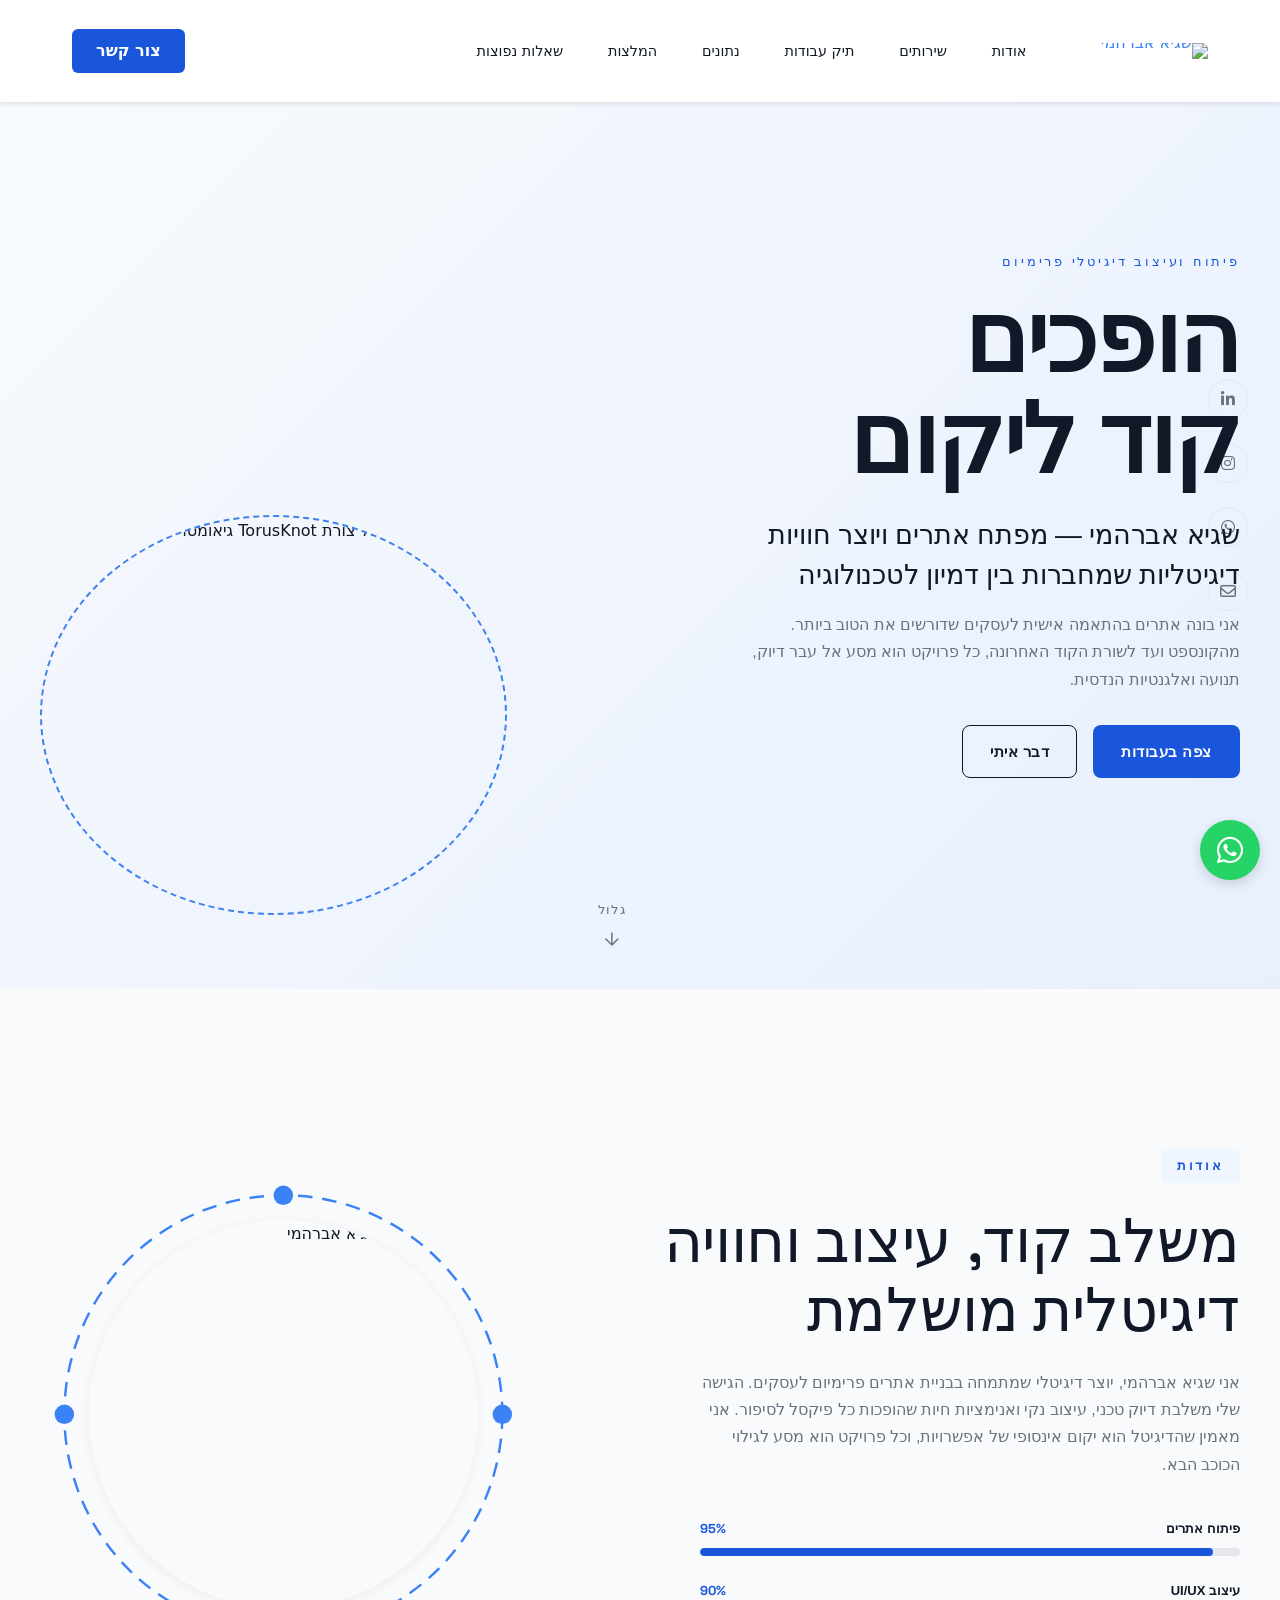
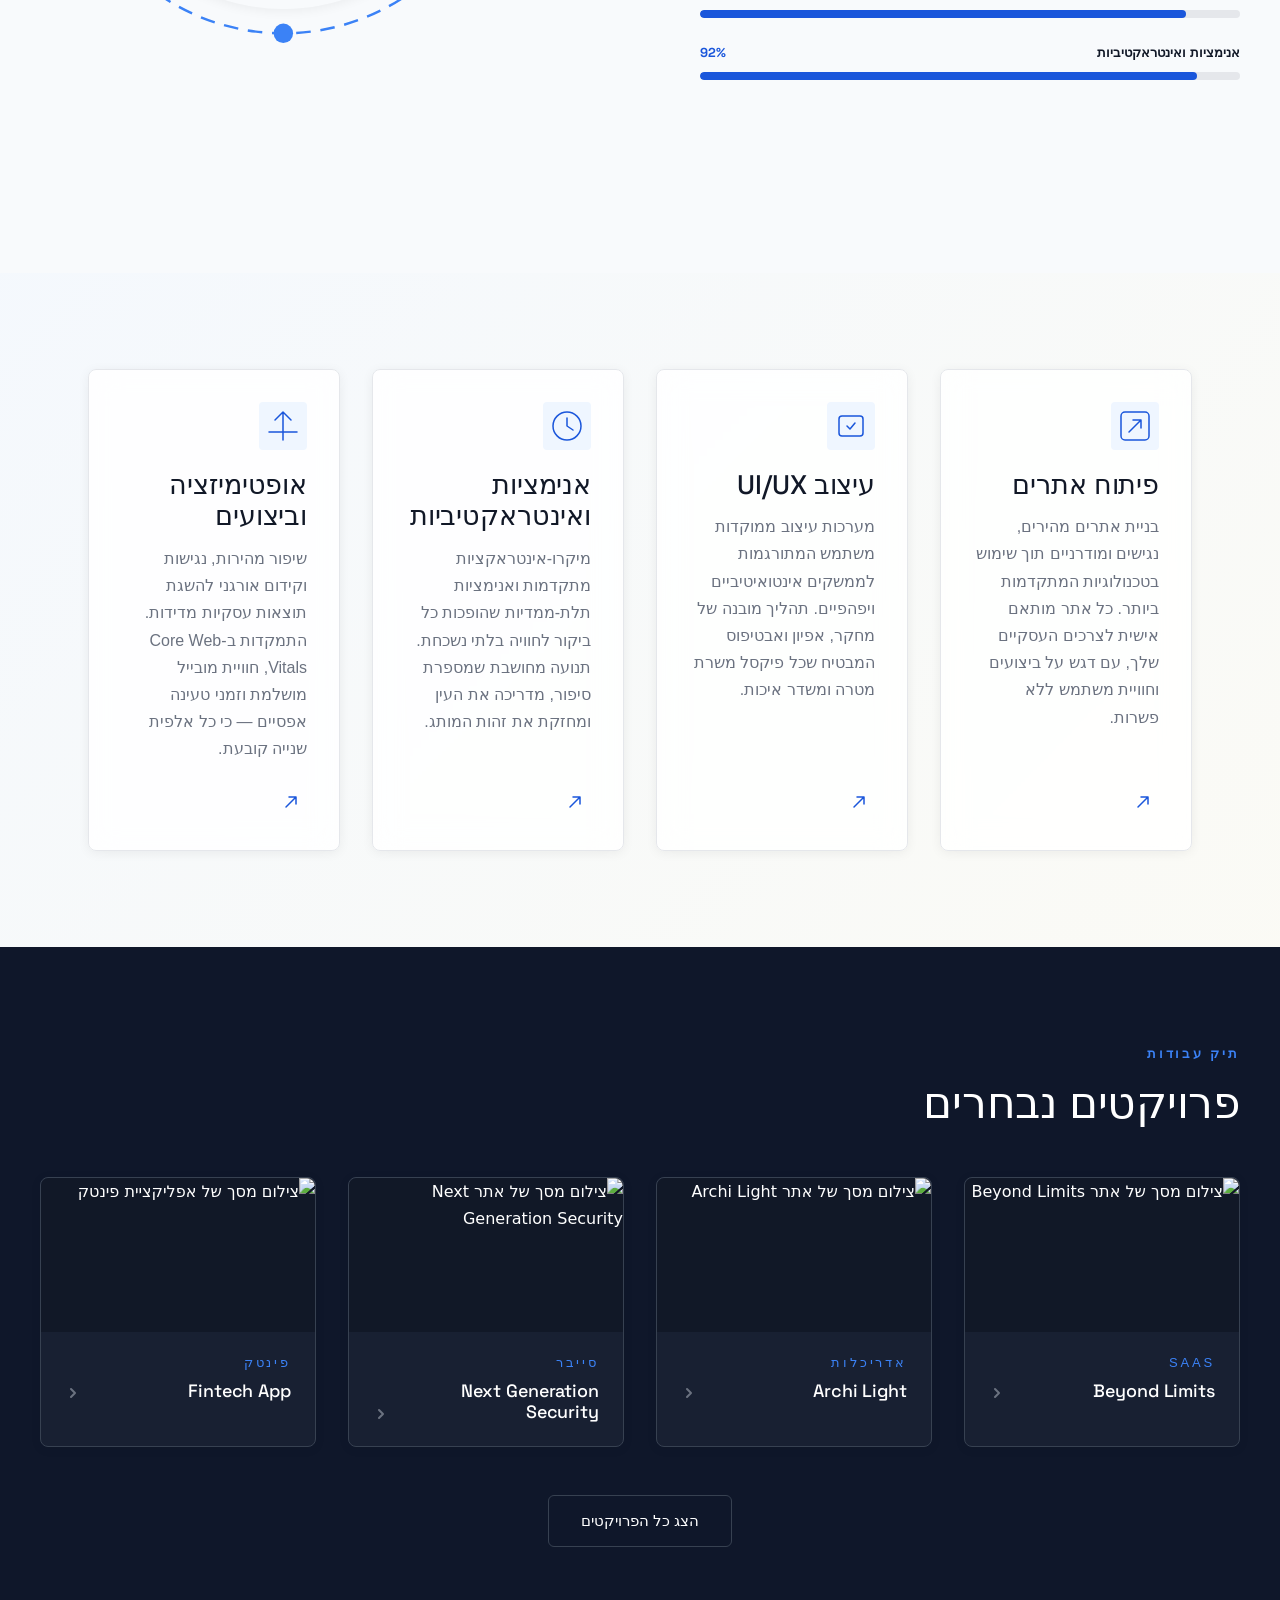
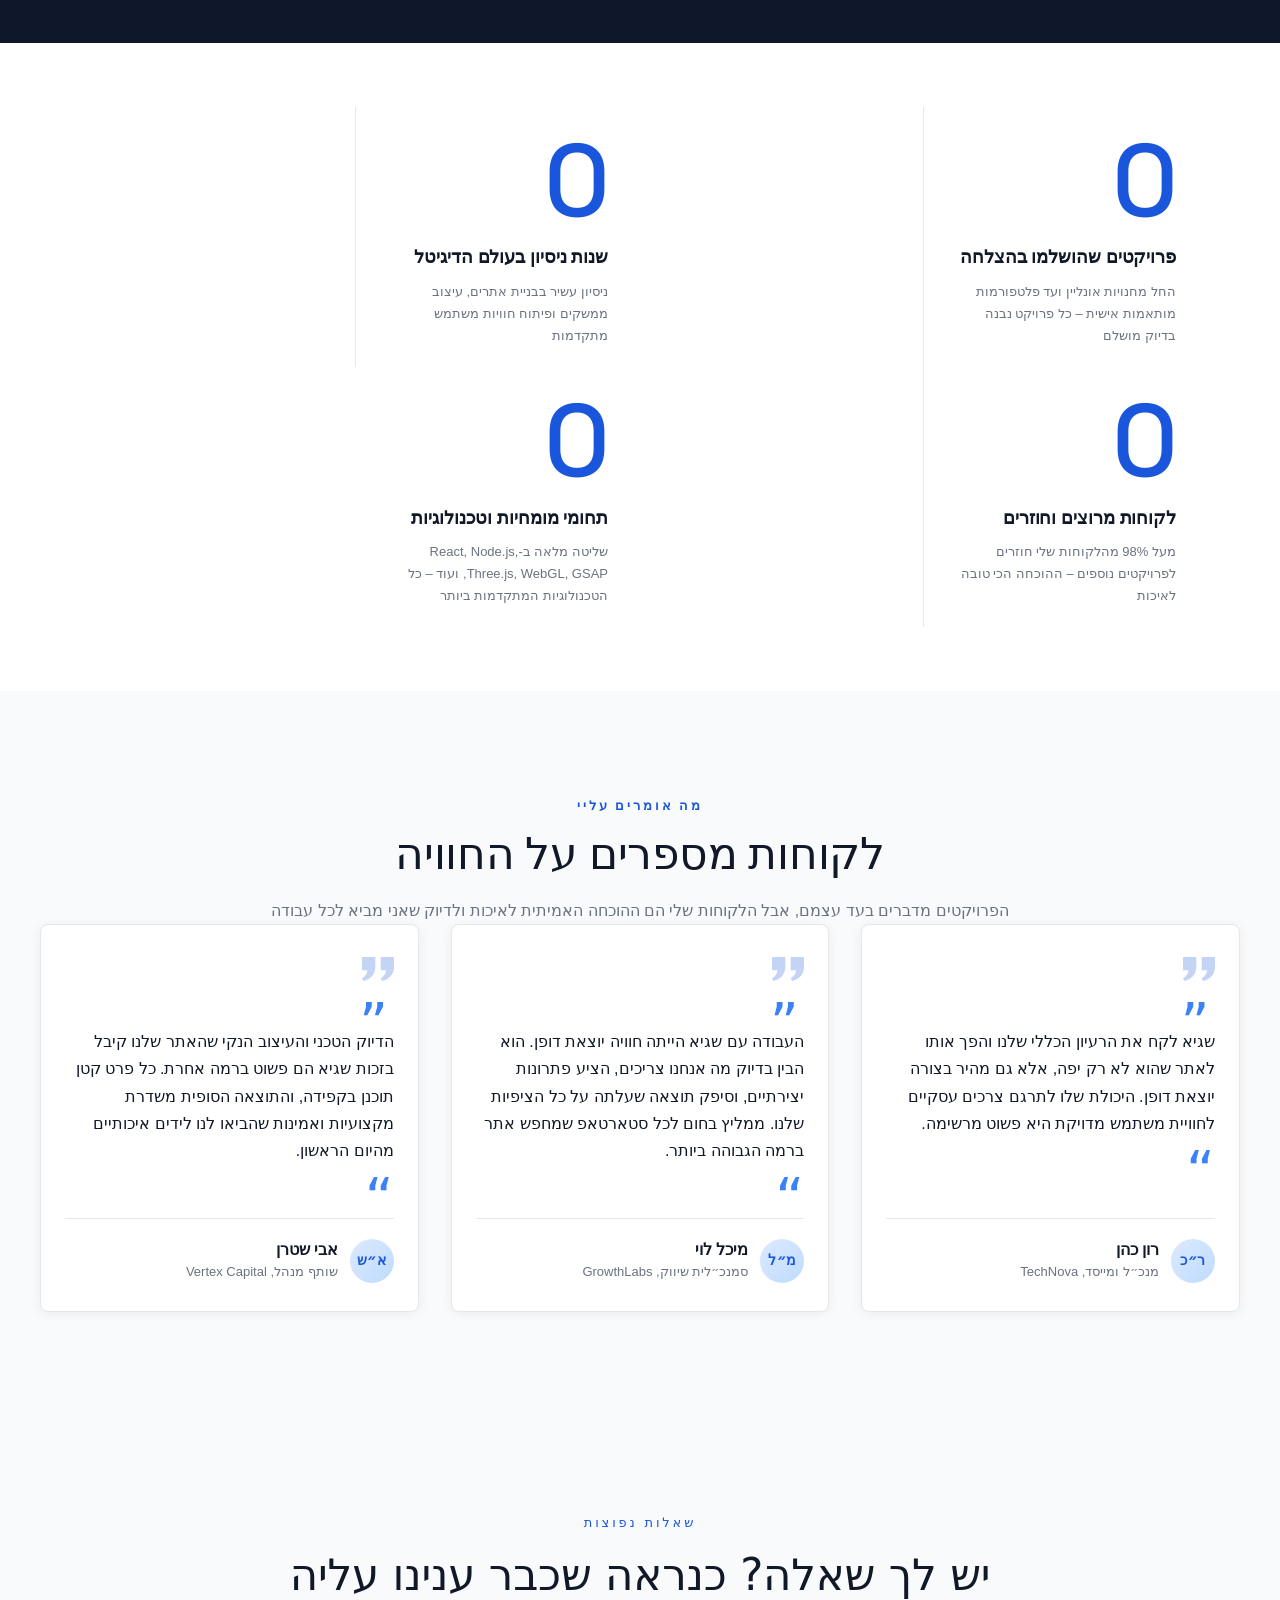
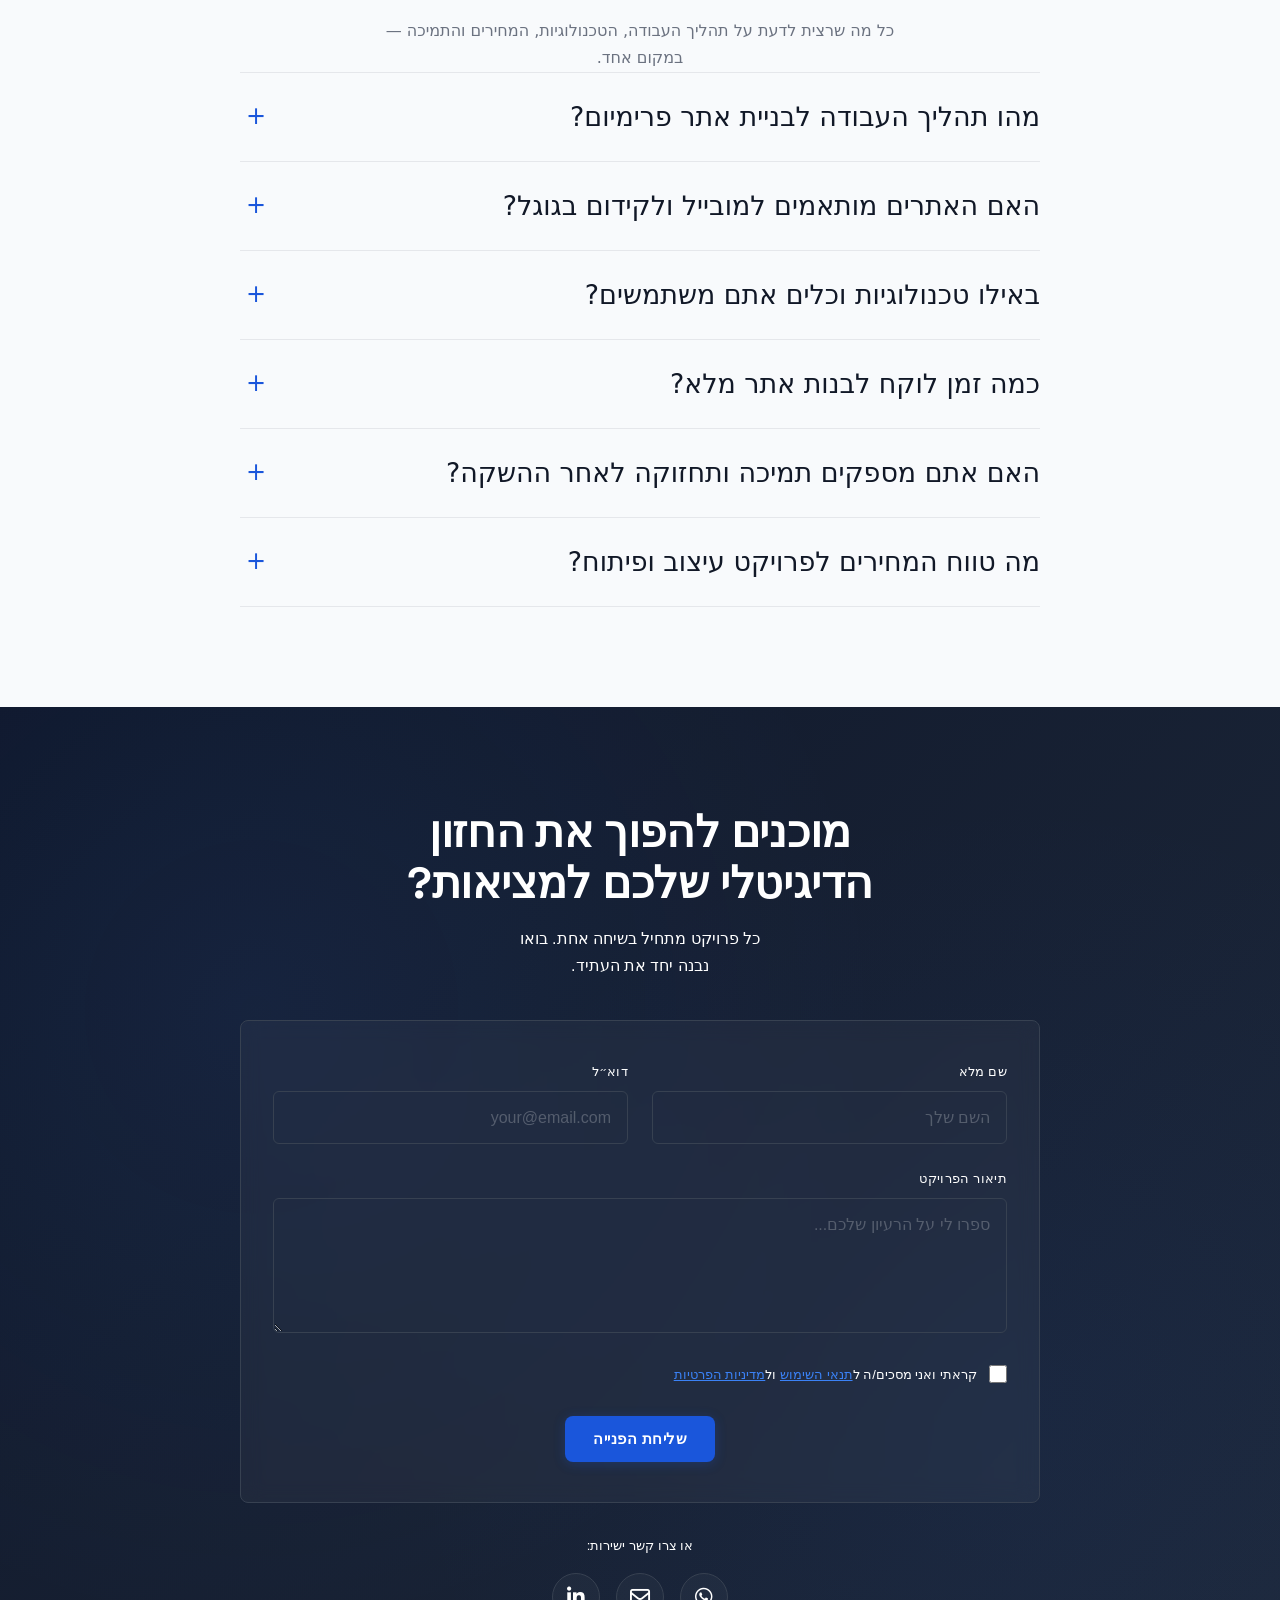
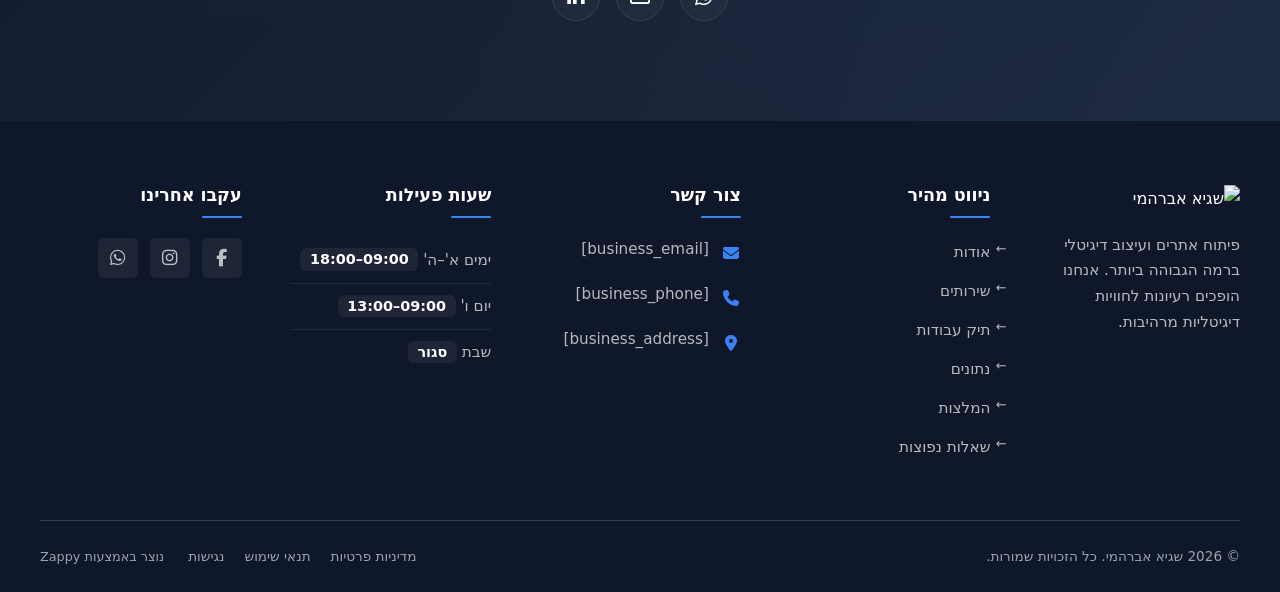
==== commit ca67af76: "Background sync: Progressive GitHub Sync" ====
--- a/public/index.html
+++ b/public/index.html
@@ -1 +1 @@
-<!doctype html><html dir="rtl" lang="he"><head><meta charset="UTF-8"><meta content="width=device-width,initial-scale=1" name="viewport"><meta content="index, follow" name="robots"><title>בונים נוכחות דיגיטלית ששווה זהב — שגיא אברהמי</title><meta content="שגיא אברהמי יוצר עבורך אתר פרימיום שהוא הרבה יותר מנוכחות ברשת — זו חוויה דיגיטלית יוקרתית שמשדרת עוצמה, חדשנות ואיכות ללא פשרות. לחץ כאן כדי להתחיל את המסע שלך ביקום הדיגיטלי." name="description"><meta content="בניית אתרים פרימיום לעסקים, עיצוב אתר יוקרתי לסטארטאפ, בניית אתרים, חוויה דיגיטלית, פיתוח אתרים" name="keywords"><link href="/assets/favicon.ico" rel="icon" type="image/x-icon"><link href="/assets/favicon-16x16.png" rel="icon" type="image/png" sizes="16x16"><link href="/assets/favicon-32x32.png" rel="icon" type="image/png" sizes="32x32"><link href="/assets/favicon-48x48.png" rel="icon" type="image/png" sizes="48x48"><link href="/assets/favicon-192x192.png" rel="icon" type="image/png" sizes="192x192"><link href="/assets/favicon-512x512.png" rel="icon" type="image/png" sizes="512x512"><link href="/assets/apple-touch-icon.png" rel="apple-touch-icon"><script>!function(){"use strict";var t="1c96c80f-4dad-4c85-8af8-2ed34026fe8b",e="https://api.zappy5.com/api/analytics/track",a=18e5,n=2592e6,o=!0,i=!0,r=!0;var s=function(){var e="zappy_visitor_"+t,a=null;try{if(a=localStorage.getItem(e)){var o=JSON.parse(a),i=Date.now();if(i-o.created<n)return o.lastSeen=i,localStorage.setItem(e,JSON.stringify(o)),o.id}}catch(t){console.warn("Zappy Analytics: LocalStorage not available")}var r="zv_"+Date.now()+"_"+Math.random().toString(36).substr(2,9);try{localStorage.setItem(e,JSON.stringify({id:r,created:Date.now(),lastSeen:Date.now()}))}catch(t){}return r}(),c=function(){var e="zappy_session_"+t,n=null;try{if(n=sessionStorage.getItem(e)){var o=JSON.parse(n),i=Date.now();if(i-o.timestamp<a)return o.timestamp=i,sessionStorage.setItem(e,JSON.stringify(o)),o.id}}catch(t){console.warn("Zappy Analytics: SessionStorage not available")}var r="zs_"+Date.now()+"_"+Math.random().toString(36).substr(2,9);try{sessionStorage.setItem(e,JSON.stringify({id:r,timestamp:Date.now()}))}catch(t){}return r}();function l(a,n){n=n||{};var o={website_id:t,event_type:a,page_path:window.location.pathname,referrer:document.referrer||"direct",visitor_id:s,session_id:c,metadata:n};if(navigator.sendBeacon){var i=new Blob([JSON.stringify(o)],{type:"application/json"});navigator.sendBeacon(e,i)}else fetch(e,{method:"POST",headers:{"Content-Type":"application/json"},body:JSON.stringify(o),keepalive:!0}).catch(function(t){console.warn("Zappy Analytics: Failed to track event",t)})}o&&l("pageview",{title:document.title,url:window.location.href}),i&&document.addEventListener("click",function(t){var e=t.target;if("BUTTON"===e.tagName||e.closest("button")){var a="BUTTON"===e.tagName?e:e.closest("button");l("click",{element:"button",text:a.textContent.trim().substring(0,100),id:a.id||null,class:a.className||null})}else if("A"===e.tagName||e.closest("a")){var n="A"===e.tagName?e:e.closest("a");l("navigation",{element:"link",text:n.textContent.trim().substring(0,100),href:n.href,external:n.hostname!==window.location.hostname})}},!0),r&&document.addEventListener("submit",function(t){var e=t.target;l("form_submit",{form_id:e.id||null,form_name:e.name||null,form_action:e.action||null,form_method:e.method||"GET"})},!0);var d=Date.now();window.addEventListener("beforeunload",function(){l("page_unload",{time_on_page:Math.floor((Date.now()-d)/1e3),page_path:window.location.pathname})}),window.zappyAnalytics={track:l,getVisitorId:function(){return s},getSessionId:function(){return c}}}()</script><meta content="בונים נוכחות דיגיטלית ששווה זהב — שגיא אברהמי" property="og:title"><meta content="שגיא אברהמי יוצר עבורך אתר פרימיום שהוא הרבה יותר מנוכחות ברשת — זו חוויה דיגיטלית יוקרתית שמשדרת עוצמה, חדשנות ואיכות ללא פשרות. לחץ כאן כדי להתחיל את המסע שלך ביקום הדיגיטלי." property="og:description"><meta content="summary_large_image" name="twitter:card"><meta content="בונים נוכחות דיגיטלית ששווה זהב — שגיא אברהמי" name="twitter:title"><meta content="שגיא אברהמי יוצר עבורך אתר פרימיום שהוא הרבה יותר מנוכחות ברשת — זו חוויה דיגיטלית יוקרתית שמשדרת עוצמה, חדשנות ואיכות ללא פשרות. לחץ כאן כדי להתחיל את המסע שלך ביקום הדיגיטלי." name="twitter:description"><meta content="website" property="og:type"><meta content="he_IL" property="og:locale"><link href="https://cdnjs.cloudflare.com/ajax/libs/font-awesome/6.4.0/css/all.min.css" rel="stylesheet"><link href="https://fonts.googleapis.com/css2?family=Space+Grotesk:wght@400;500;600;700&amp;family=Inter:wght@400;500;600;700&amp;display=swap" rel="stylesheet"><script src="https://cdnjs.cloudflare.com/ajax/libs/gsap/3.12.5/gsap.min.js" data-zappy-gsap="https://cdnjs.cloudflare.com/ajax/libs/gsap/3.12.5/gsap.min.js" defer=""></script><script src="https://cdnjs.cloudflare.com/ajax/libs/gsap/3.12.5/ScrollTrigger.min.js" data-zappy-gsap="https://cdnjs.cloudflare.com/ajax/libs/gsap/3.12.5/ScrollTrigger.min.js" defer=""></script><link href="https://fonts.googleapis.com" rel="preconnect"><link href="https://fonts.gstatic.com" rel="preconnect" crossorigin=""><style>.skip-link{position:absolute;top:0;left:0;transform:translateY(-200%);padding:12px 18px;background:var(--bg-dark,#1a1a1a);color:var(--text-light,#fff);font-weight:600;border-radius:0 0 8px 0;z-index:10000}.skip-link:focus{transform:none;outline:2px solid var(--ring,#fff);outline-offset:2px}:focus-visible{outline:2px solid var(--ring,currentColor);outline-offset:3px}</style><link href="/assets/favicon.ico" rel="icon" type="image/x-icon"><link href="/assets/favicon-16x16.png" rel="icon" type="image/png" sizes="16x16"><link href="/assets/favicon-32x32.png" rel="icon" type="image/png" sizes="32x32"><link href="/assets/favicon-48x48.png" rel="icon" type="image/png" sizes="48x48"><link href="/assets/favicon-192x192.png" rel="icon" type="image/png" sizes="192x192"><link href="/assets/favicon-512x512.png" rel="icon" type="image/png" sizes="512x512"><link href="/assets/apple-touch-icon.png" rel="apple-touch-icon"><link href="https://cdn.jsdelivr.net/npm/vanilla-cookieconsent@3/dist/cookieconsent.css" rel="stylesheet"><script src="https://cdn.jsdelivr.net/npm/vanilla-cookieconsent@3/dist/cookieconsent.umd.js"></script><script src="https://cdn.jsdelivr.net/gh/mickidum/acc_toolbar/acctoolbar/acctoolbar.min.js"></script><link href="/styles.css" rel="stylesheet"><script>window.ZAPPY_WEBSITE_ID="1c96c80f-4dad-4c85-8af8-2ed34026fe8b",window.ZAPPY_API_BASE="https://api.zappy5.com"</script><style id="zappy-dropdown-submenu-styles">#navMenu li:has(.sub-menu),.nav-menu li:has(.sub-menu),.navbar li:has(.sub-menu),nav li:has(.sub-menu){position:relative}#navMenu .sub-menu,.nav-menu .sub-menu,.navbar .sub-menu,nav .sub-menu{display:block!important;position:absolute!important;top:100%;left:0;min-width:220px;background:#fff;border-radius:8px;box-shadow:0 8px 25px rgba(0,0,0,.15);padding:8px 0;opacity:0;visibility:hidden;transform:translateY(10px);transition:all .3s ease;z-index:1000;list-style:none;pointer-events:none}#navMenu li:hover>.sub-menu,.nav-menu li:hover>.sub-menu,.navbar li:hover>.sub-menu,nav li:hover>.sub-menu{opacity:1!important;visibility:visible!important;transform:translateY(0)!important;pointer-events:auto!important}.sub-menu li{list-style:none;margin:0;padding:0}.sub-menu a{display:block!important;padding:10px 16px!important;color:var(--text-dark,#333)!important;font-weight:500;text-decoration:none;white-space:nowrap;transition:background-color .2s}.sub-menu .zappy-nav-child>a{padding-left:28px!important;font-size:.9em!important;opacity:.85!important}[dir=rtl] .sub-menu .zappy-nav-child>a,html[lang=ar] .sub-menu .zappy-nav-child>a,html[lang=he] .sub-menu .zappy-nav-child>a{padding-left:10px!important;padding-right:28px!important}.sub-menu .zappy-nav-parent>a{font-weight:600!important}.sub-menu a:hover{background-color:#f5f5f5}[dir=rtl] .nav-menu .sub-menu,[dir=rtl] .navbar .sub-menu,[dir=rtl] nav .sub-menu,html[lang=ar] .nav-menu .sub-menu,html[lang=ar] .navbar .sub-menu,html[lang=ar] nav .sub-menu,html[lang=he] .nav-menu .sub-menu,html[lang=he] .navbar .sub-menu,html[lang=he] nav .sub-menu{left:auto!important;right:0!important}.sub-menu:empty,.sub-menu:not(:has(li)):not(:has(> a)),.sub-menu:not(:has(li:not(.zappy-hidden-menu-item))):not(:has(> a)){display:none!important;opacity:0!important;visibility:hidden!important;pointer-events:none!important}li:has(.menu-group-title):hover>.sub-menu{opacity:1!important;visibility:visible!important;transform:translateY(0)!important;pointer-events:auto!important}#navMenu>li>.menu-group-title,.nav-menu>li>.menu-group-title{display:inline-block;padding:.5rem 1rem;cursor:default;user-select:none}@media (max-width:768px){#navMenu .sub-menu,.nav-menu .sub-menu,.navbar .sub-menu,nav .sub-menu{position:static!important;transform:none!important;box-shadow:none!important;background:0 0!important;max-height:0;overflow:hidden;opacity:0;visibility:hidden;transition:max-height .3s ease,opacity .3s ease;padding:0!important;border-radius:0!important}#navMenu .sub-menu.mobile-expanded,.nav-menu .sub-menu.mobile-expanded,.navbar .sub-menu.mobile-expanded{max-height:none!important;overflow-y:visible!important;opacity:1!important;visibility:visible!important;padding:8px 0 8px 16px!important}[dir=rtl] .sub-menu.mobile-expanded,html[lang=he] .sub-menu.mobile-expanded{padding:8px 16px 8px 0!important}#navMenu li:hover>.sub-menu,.nav-menu li:hover>.sub-menu,.navbar li:hover>.sub-menu,nav li:hover>.sub-menu{opacity:0;visibility:hidden;pointer-events:none}#navMenu li>.sub-menu.mobile-expanded,.nav-menu li>.sub-menu.mobile-expanded,.navbar li>.sub-menu.mobile-expanded,nav li>.sub-menu.mobile-expanded{opacity:1!important;visibility:visible!important;pointer-events:auto!important}#navMenu li:has(.sub-menu),.nav-menu li:has(.sub-menu),.navbar li:has(.sub-menu),nav li:has(.sub-menu){display:flex!important;flex-wrap:wrap!important;align-items:center!important;position:relative!important;min-height:44px!important}#navMenu li:has(.sub-menu)>a,.nav-menu li:has(.sub-menu)>a,.navbar li:has(.sub-menu)>a,nav li:has(.sub-menu)>a{flex:1!important;min-width:0!important}#navMenu li:has(.sub-menu)>.menu-group-title,.nav-menu li:has(.sub-menu)>.menu-group-title,.navbar li:has(.sub-menu)>.menu-group-title,nav li:has(.sub-menu)>.menu-group-title{flex:1!important;min-width:0!important;padding:0!important;line-height:inherit!important}#navMenu li:has(.sub-menu)>.sub-menu,.nav-menu li:has(.sub-menu)>.sub-menu,.navbar li:has(.sub-menu)>.sub-menu,nav li:has(.sub-menu)>.sub-menu{flex-basis:100%!important;width:100%!important}#navMenu li:has(.sub-menu)>a [class*=arrow],#navMenu li:has(.sub-menu)>a [class*=chevron],.nav-menu li:has(.sub-menu)>a .fa-angle-down,.nav-menu li:has(.sub-menu)>a .fa-chevron-down,.nav-menu li:has(.sub-menu)>a [class*=arrow],.nav-menu li:has(.sub-menu)>a [class*=chevron],nav li:has(.sub-menu)>a [class*=arrow],nav li:has(.sub-menu)>a [class*=chevron]{display:none!important;visibility:hidden!important}.mobile-submenu-toggle{display:flex!important;align-items:center!important;justify-content:center!important;width:44px!important;height:auto!important;background:0 0!important;border:none!important;cursor:pointer!important;color:var(--text-dark)!important;position:static!important;flex-shrink:0!important;align-self:stretch!important;z-index:2!important;padding:0!important;margin:0!important}.mobile-submenu-toggle::after{content:''!important;width:0!important;height:0!important;border-left:6px solid transparent!important;border-right:6px solid transparent!important;border-top:7px solid currentColor!important;transition:transform .3s ease!important}.mobile-submenu-toggle.expanded::after{transform:rotate(180deg)!important}.sub-menu a{padding:10px 0!important;display:block!important;color:var(--text-dark)!important;white-space:normal!important}.sub-menu .zappy-nav-child>a{padding-left:28px!important;font-size:.9em!important;opacity:.85!important}[dir=rtl] .sub-menu .zappy-nav-child>a,html[lang=ar] .sub-menu .zappy-nav-child>a,html[lang=he] .sub-menu .zappy-nav-child>a{padding-left:0!important;padding-right:28px!important}.sub-menu .zappy-nav-parent>a{font-weight:600!important}#navMenu.active,.nav-menu.active{max-width:100vw!important;overflow-x:hidden!important;box-sizing:border-box!important}.navbar .sub-menu li a,.zappy-products-dropdown .sub-menu a,nav.navbar .sub-menu li a{color:var(--text-dark)!important}}@media (min-width:769px){.mobile-submenu-toggle{display:none!important}}</style><style id="zappy-widget-visibility">html[dir=rtl] .whatsapp-float{right:20px!important;left:auto!important}html:not([dir]) .whatsapp-float,html[dir=ltr] .whatsapp-float{left:20px!important;right:auto!important}html[dir=rtl] #mic-access-tool-general-button,html[dir=rtl] #mic-init-access-tool #mic-access-tool-general-button,html[dir=rtl] #mic-init-access-tool .mic-access-tool-general-button,html[dir=rtl] ._access-icon,html[dir=rtl] .mic-access-tool-general-button{left:20px!important;right:auto!important}html:not([dir]) #mic-access-tool-general-button,html:not([dir]) #mic-init-access-tool #mic-access-tool-general-button,html:not([dir]) #mic-init-access-tool .mic-access-tool-general-button,html:not([dir]) ._access-icon,html:not([dir]) .mic-access-tool-general-button,html[dir=ltr] #mic-access-tool-general-button,html[dir=ltr] #mic-init-access-tool #mic-access-tool-general-button,html[dir=ltr] #mic-init-access-tool .mic-access-tool-general-button,html[dir=ltr] ._access-icon,html[dir=ltr] .mic-access-tool-general-button{right:20px!important;left:auto!important}@media (max-width:768px){.whatsapp-float{display:flex!important}}@media (min-width:769px){.whatsapp-float{display:flex!important}}@media (max-width:768px){#mic-access-tool-general-button,#mic-init-access-tool #mic-access-tool-general-button,#mic-init-access-tool .mic-access-tool-general-button,._access-icon,.mic-access-tool-general-button{display:flex!important;visibility:visible!important;opacity:1!important;pointer-events:auto!important}#mic-access-tool-box.opened-mic-access-tool,#mic-init-access-tool #mic-access-tool-box.opened-mic-access-tool,.mic-access-tool-box.opened-mic-access-tool{visibility:visible!important;opacity:1!important;pointer-events:auto!important}}@media (min-width:769px){#mic-access-tool-general-button,#mic-init-access-tool #mic-access-tool-general-button,#mic-init-access-tool .mic-access-tool-general-button,._access-icon,.mic-access-tool-general-button{display:flex!important;visibility:visible!important;opacity:1!important;pointer-events:auto!important}#mic-access-tool-box.opened-mic-access-tool,#mic-init-access-tool #mic-access-tool-box.opened-mic-access-tool,.mic-access-tool-box.opened-mic-access-tool{visibility:visible!important;opacity:1!important;pointer-events:auto!important}}</style></head><body><a href="#main" class="skip-link">דלג לתוכן הראשי</a><nav class="navbar" dir="rtl"><button class="mobile-toggle" aria-label="Menu" id="mobileToggle"><svg viewBox="0 0 24 24" fill="none" height="24" width="24" class="hamburger-icon"><path d="M3 12h18M3 6h18M3 18h18" stroke="currentColor" stroke-linecap="round" stroke-width="2"></path></svg> <svg viewBox="0 0 24 24" fill="none" height="24" width="24" class="close-icon" style="display:none"><path d="M18 6L6 18M6 6l12 12" stroke="currentColor" stroke-linecap="round" stroke-width="2"></path></svg></button> <button class="phone-header-btn" aria-label="Call" data-phone="[business_phone]"><svg viewBox="0 0 24 24" fill="currentColor" height="20" width="20"><path d="M22 16.92v3a2 2 0 0 1-2.18 2 19.79 19.79 0 0 1-8.63-3.07 19.5 19.5 0 0 1-6-6 19.79 19.79 0 0 1-3.07-8.67A2 2 0 0 1 4.11 2h3a2 2 0 0 1 2 1.72 12.84 12.84 0 0 0 .7 2.81 2 2 0 0 1-.45 2.11L8.09 9.91a16 16 0 0 0 6 6l1.27-1.27a2 2 0 0 1 2.11-.45 12.84 12.84 0 0 0 2.81.7A2 2 0 0 1 22 16.92z"></path></svg></button><div class="nav-container"><div class="nav-right-group"><div class="nav-brand"><a href="/" class="logo-link"><img alt="שגיא אברהמי" class="logo" src="/assets/site-----image-1.webp"></a></div><ul class="nav-menu" id="navMenu"><li><a href="#about">אודות</a></li><li><a href="#services">שירותים</a></li><li><a href="#portfolio">תיק עבודות</a></li><li><a href="#stats">נתונים</a></li><li><a href="#testimonials">המלצות</a></li><li><a href="#faq">שאלות נפוצות</a></li></ul></div><div class="nav-cta-container"><li class="nav-cta-item"><a href="#cta" class="nav-cta-btn">צור קשר</a></li></div></div></nav><script>window.addEventListener("load",function(){const e=document.querySelector(".navbar, nav, header");if(!e)return void console.log("[Navbar] Navbar element not found");let t=document.getElementById("mobileToggle")||document.querySelector(".mobile-toggle")||document.querySelector(".hamburger")||document.querySelector(".hamburger-menu")||document.querySelector(".menu-toggle")||document.querySelector(".burger-menu")||document.querySelector('[aria-label="Menu"]')||document.querySelector('[aria-label="תפריט"]');const o=document.querySelector(".phone-header-btn"),n=window.getComputedStyle(e);let r=n.backgroundColor;if(console.log("[Navbar] Initial navbar background:",r),"transparent"===r||"rgba(0, 0, 0, 0)"===r||r.startsWith("rgba")&&r.includes(", 0)")){const e=n.backgroundImage;if(e&&"none"!==e)console.log("[Navbar] Navbar has background image/gradient, using dark text"),r="rgb(240, 240, 240)";else{const e=window.getComputedStyle(document.body).backgroundColor;console.log("[Navbar] Navbar transparent, using body background:",e),r=e}}const a=r.match(/\d+/g);if(a&&a.length>=3){const e=(.299*parseInt(a[0])+.587*parseInt(a[1])+.114*parseInt(a[2]))/255;console.log("[Navbar] Mobile button colors preserved from Claude CSS (luminance:",e.toFixed(2)+")");const n=document.createElement("style");n.id="zappy-mobile-nav-fix";document.documentElement.lang;document.documentElement.dir,n.textContent='\n        /* Hide mobile buttons on desktop, show only on mobile */\n        @media (min-width: 769px) {\n          .mobile-toggle,\n          .phone-header-btn {\n            display: none !important;\n          }\n        }\n        \n        /* Show and position mobile buttons correctly on mobile */\n        @media (max-width: 768px) {\n          .navbar,\n          nav.navbar {\n            min-height: 70px !important;\n          }\n\n          .mobile-toggle,\n          .phone-header-btn {\n            position: absolute !important;\n            top: 0 !important;\n            bottom: 0 !important;\n            margin-top: auto !important;\n            margin-bottom: auto !important;\n            transform: none !important;\n            z-index: 1001 !important;\n            display: flex !important;\n            align-items: center !important;\n            justify-content: center !important;\n            width: 36px !important;\n            height: 36px !important;\n            border-radius: 50% !important;\n            border: none !important;\n            cursor: pointer !important;\n            padding: 6px !important;\n            background: none !important;\n            color: var(--nav-text, var(--text-dark)) !important;\n            touch-action: manipulation !important;\n            -webkit-tap-highlight-color: transparent !important;\n          }\n\n          html[data-zappy-site-type="ecommerce"] .phone-header-btn,\n          body[data-zappy-site-type="ecommerce"] .phone-header-btn,\n          html[data-zappy-site-type="ecommerce"] header .phone-header-btn,\n          html[data-zappy-site-type="ecommerce"] nav .phone-header-btn {\n            display: none !important;\n            visibility: hidden !important;\n            width: 0 !important;\n            height: 0 !important;\n            min-width: 0 !important;\n            overflow: hidden !important;\n          }\n          \n          /* LTR positioning (default): hamburger LEFT, phone RIGHT */\n          html:not([dir="rtl"]):not([lang="he"]):not([lang="ar"]) .mobile-toggle,\n          html[dir="ltr"] .mobile-toggle {\n            left: 12px !important;\n            right: auto !important;\n          }\n          html:not([dir="rtl"]):not([lang="he"]):not([lang="ar"]) .phone-header-btn,\n          html[dir="ltr"] .phone-header-btn {\n            right: 12px !important;\n            left: auto !important;\n          }\n          \n          /* RTL positioning: hamburger RIGHT, phone LEFT */\n          html[dir="rtl"] .mobile-toggle,\n          html[lang="he"] .mobile-toggle,\n          html[lang="ar"] .mobile-toggle {\n            right: 12px !important;\n            left: auto !important;\n          }\n          html[dir="rtl"] .phone-header-btn,\n          html[lang="he"] .phone-header-btn,\n          html[lang="ar"] .phone-header-btn {\n            left: 12px !important;\n            right: auto !important;\n          }\n          \n          /* CRITICAL: Ensure nav-container has min-height on mobile */\n          /* All children are positioned absolutely/fixed on mobile, so height:auto collapses to 0 */\n          .nav-container {\n            min-height: 70px !important;\n            position: relative !important;\n          }\n          \n          /* Ensure SVG icons are properly sized and inherit color */\n          .mobile-toggle svg,\n          .phone-header-btn svg {\n            width: 24px !important;\n            height: 24px !important;\n            /* Don\'t force display - let JavaScript control hamburger/close toggle */\n          }\n          \n          /* Reset nav-cta-container on mobile - remove desktop box-shadow/padding */\n          /* that creates a visible ghost box when CTA button is hidden */\n          .nav-cta-container {\n            box-shadow: none !important;\n            padding: 0 !important;\n          }\n          \n          /* Hide nav-cta-container entirely on mobile when there\'s no lang-switcher */\n          /* (only the CTA button is inside, and it\'s hidden on mobile) */\n          .nav-cta-container:not(:has(.lang-switcher)) {\n            display: none !important;\n          }\n          \n          /* CRITICAL: Prevent hero image fade gradient from bleeding over headline text */\n          /* The .image-fade-gradient has bottom: -30px (extends below parent) */\n          /* On mobile stacked layout, this overlaps the h1 text below the image */\n          .hero-image-column {\n            overflow: hidden !important;\n          }\n          .image-fade-gradient {\n            bottom: 0 !important;\n          }\n          \n          /* Hide desktop language switcher on mobile - hamburger menu handles it */\n          /* High specificity to override stored CSS */\n          .lang-switcher,\n          .nav-cta-container .lang-switcher,\n          .nav-container .lang-switcher,\n          .navbar .lang-switcher,\n          .navbar .nav-cta-container .lang-switcher {\n            display: none !important;\n          }\n        }\n      ';const r=document.getElementById("zappy-mobile-nav-fix");r&&r.remove(),document.head.appendChild(n),console.log("[Navbar] Critical CSS injected for mobile nav positioning");const i=window.innerWidth<=768;if(t){const e=t.querySelector(".hamburger-icon"),o=t.querySelector(".close-icon");e&&(e.style.setProperty("width","24px","important"),e.style.setProperty("height","24px","important"),e.style.setProperty("display","block","important")),o&&(o.style.setProperty("width","24px","important"),o.style.setProperty("height","24px","important"),o.style.setProperty("display","none","important")),i?(t.style.setProperty("position","absolute","important"),t.style.setProperty("top","0","important"),t.style.setProperty("bottom","0","important"),t.style.setProperty("margin-top","auto","important"),t.style.setProperty("margin-bottom","auto","important"),t.style.setProperty("transform","none","important"),t.style.setProperty("z-index","1001","important"),t.style.removeProperty("left"),t.style.removeProperty("right"),console.log("[Navbar] Mobile toggle positioning applied (mobile viewport)")):(t.style.removeProperty("position"),t.style.removeProperty("top"),t.style.removeProperty("transform"),t.style.removeProperty("z-index"),t.style.removeProperty("left"),t.style.removeProperty("right"),console.log("[Navbar] Desktop viewport - cleared mobile toggle inline positioning"))}if(o){const e=o.querySelector("svg");e&&(e.style.width="24px",e.style.height="24px",e.setAttribute("width","24"),e.setAttribute("height","24")),i?(o.style.setProperty("position","absolute","important"),o.style.setProperty("top","0","important"),o.style.setProperty("bottom","0","important"),o.style.setProperty("margin-top","auto","important"),o.style.setProperty("margin-bottom","auto","important"),o.style.setProperty("transform","none","important"),o.style.setProperty("z-index","1001","important"),o.style.removeProperty("left"),o.style.removeProperty("right"),console.log("[Navbar] Phone button positioning applied (mobile viewport)")):(o.style.removeProperty("position"),o.style.removeProperty("top"),o.style.removeProperty("transform"),o.style.removeProperty("z-index"),o.style.removeProperty("left"),o.style.removeProperty("right"),console.log("[Navbar] Desktop viewport - cleared phone button inline positioning"))}}else console.log("[Navbar] Could not parse background color:",r);t=document.getElementById("mobileToggle")||document.querySelector(".mobile-toggle")||document.querySelector(".hamburger")||document.querySelector(".hamburger-menu")||document.querySelector(".menu-toggle")||document.querySelector(".burger-menu")||document.querySelector('[aria-label="Menu"]')||document.querySelector('[aria-label="תפריט"]');const i=document.getElementById("navMenu")||document.querySelector(".nav-menu")||document.querySelector(".nav-links")||document.querySelector("nav ul:not(.submenu)");if(!t||!i)return void console.log("[Navbar] Mobile toggle or menu not found:",{toggle:!!t,menu:!!i});i.id||(i.id="navMenu"),console.log("[Navbar] Initializing mobile menu...");const l=t.cloneNode(!0);t.parentNode.replaceChild(l,t);var s=0;function p(e){var t=Date.now();t-s<300||(s=t,function(e){e.preventDefault(),e.stopPropagation();const t=l.querySelector(".hamburger-icon"),o=l.querySelector(".close-icon");i.classList.contains("active")?(i.classList.remove("active"),t&&t.style.setProperty("display","block","important"),o&&o.style.setProperty("display","none","important"),document.body.style.overflow="",document.body.classList.remove("menu-open"),console.log("[Navbar] Menu closed")):(i.classList.add("active"),t&&t.style.setProperty("display","none","important"),o&&o.style.setProperty("display","block","important"),document.body.style.overflow="hidden",document.body.classList.add("menu-open"),console.log("[Navbar] Menu opened"))}(e))}l.addEventListener("click",p),l.addEventListener("touchend",p),document.addEventListener("keydown",function(e){if(("Escape"===e.key||"Esc"===e.key)&&i.classList.contains("active")){const e=l.querySelector(".hamburger-icon"),t=l.querySelector(".close-icon");i.classList.remove("active"),e&&e.style.setProperty("display","block","important"),t&&t.style.setProperty("display","none","important"),document.body.style.overflow="",document.body.classList.remove("menu-open"),console.log("[Navbar] Menu closed (Escape)")}}),i.querySelectorAll("a").forEach(function(e){e.addEventListener("click",function(){if("#"===this.getAttribute("href"))return;const e=l.querySelector(".hamburger-icon"),t=l.querySelector(".close-icon");i.classList.remove("active"),e&&e.style.setProperty("display","block","important"),t&&t.style.setProperty("display","none","important"),document.body.style.overflow="",document.body.classList.remove("menu-open"),console.log("[Navbar] Menu closed (link clicked)")})});var m=i.querySelectorAll(".dropdown-toggle");m.forEach(function(e){e.addEventListener("click",function(e){e.preventDefault(),e.stopPropagation();var t=this.closest(".nav-dropdown");t&&(t.parentNode.querySelectorAll(".nav-dropdown.open").forEach(function(e){e!==t&&e.classList.remove("open")}),t.classList.toggle("open"),console.log("[Navbar] Dropdown toggled:",t.classList.contains("open")?"open":"closed"))})}),document.addEventListener("click",function(e){e.target.closest(".nav-dropdown")||document.querySelectorAll(".nav-dropdown.open").forEach(function(e){e.classList.remove("open")})}),console.log("[Navbar] Dropdown handlers initialized for "+m.length+" dropdowns"),o&&o.addEventListener("click",function(){const e=document.querySelectorAll('a[href^="tel:"]'),t=e.length>0?e[0].getAttribute("href").replace("tel:",""):"[business_phone]";window.location.href="tel:"+t,console.log("[Navbar] Phone button clicked")}),console.log("[Navbar] Mobile menu initialized successfully")})</script><main id="main"><section class="editorial-section index-hero-section" data-band-index="0" data-layout-spec="בית-hero" id="hero" style="min-height:989px !important" data-hero-type="fullscreen-scrim"><div class="index-hero-section__social-bar" id="zappy-section-1"><a href="#" class="index-hero-section__social-link" aria-label="LinkedIn"><i class="fab fa-linkedin-in" data-element-id="icon-1782034904713-hnjmjalik" data-element-type="icon" data-icon-type="fontawesome"></i></a> <a href="#" class="index-hero-section__social-link" aria-label="Instagram"><i class="fab fa-instagram" data-element-id="icon-1782034904713-zxwjb00f2" data-element-type="icon" data-icon-type="fontawesome"></i></a> <a href="#" class="index-hero-section__social-link" aria-label="WhatsApp"><i class="fab fa-whatsapp" data-element-id="icon-1782034904713-c2hbbrrfd" data-element-type="icon" data-icon-type="fontawesome"></i></a> <a href="#" class="index-hero-section__social-link" aria-label="Email" data-zappy-social-placeholder="true"><i class="fa-envelope far" data-element-id="icon-1782034904713-s4aom7cm9" data-element-type="icon" data-icon-type="fontawesome"></i></a></div><div class="editorial-grid"><div class="editorial-text"><p class="eyebrow">פיתוח ועיצוב דיגיטלי פרימיום</p><h1 class="display-xl" data-reveal="up">הופכים<br>קוד ליקום</h1><h3 class="index-hero-section__subtitle">שגיא אברהמי — מפתח אתרים ויוצר חוויות דיגיטליות שמחברות בין דמיון לטכנולוגיה</h3><p class="index-hero-section__body">אני בונה אתרים בהתאמה אישית לעסקים שדורשים את הטוב ביותר. מהקונספט ועד לשורת הקוד האחרונה, כל פרויקט הוא מסע אל עבר דיוק, תנועה ואלגנטיות הנדסית.</p><div class="index-hero-section__cta-group" id="zappy-section-2"><a href="#portfolio" class="btn-primary" data-element-id="btn-1782034904710-j6pdvpiwo" data-element-type="button" data-native-element="true">צפה בעבודות</a> <a href="#contact" class="btn-secondary" data-element-id="btn-1782034904710-y6tmfqa35" data-element-type="button" data-native-element="true">דבר איתי</a></div></div><figure class="editorial-media index-hero-section__media"><div style="position:absolute !important;top:0px !important;left:0px !important;width:100% !important;height:100% !important;max-width:none !important;margin-left:0px !important;margin-right:0px !important;display:block !important;z-index:1 !important;overflow:hidden !important" data-element-id="img-1782034904714-66d5i2lsx" data-element-type="image" data-zappy-wrapper-margins-applied="true" data-zappy-zoom-clip="true" data-zappy-zoom-wrapper="true" data-zappy-zoom-wrapper-align="center" data-zappy-zoom-wrapper-width-mode="full"><img alt="איור תלת-ממדי של צורת TorusKnot גיאומטרית" class="cutout" src="/assets/site-index-hero-hero-image-1.webp" data-aspect-ratio="1:1" data-context="Abstract 3D wireframe TorusKnot geometric shape rendered in translucent blue-white mesh lines, floating against a light background with particle connection lines radiating outward like a neural network. Composition: isolated 3D object, three-quarter view, centered on the END half of the split. Framing: large, fills roughly the right 40% of the hero band, slight overflow at edges. Background: transparent over light grey-white gradient. Treatment: drop-shadow" data-dominant-color="#a8c4f0" data-placeholder="index-hero-hero-image-1" data-treatment="drop-shadow" height="600" loading="eager" width="600" data-element-id="img-1782034904714-66d5i2lsx" data-element-type="image" data-hero-background="true" data-hero-bg="true" data-zappy-object-position="50% 50%" data-zappy-zoom="1.1" fetchpriority="high" style="object-position:50% 50% !important;object-fit:cover !important;margin:0px !important;position:absolute !important;left:-5% !important;top:-6882.15% !important;width:110% !important;height:13864.3% !important;max-width:none !important;max-height:none !important;display:block !important"></div></figure></div><div class="index-hero-section__scroll-indicator" aria-hidden="true" id="zappy-section-3"><span class="index-hero-section__scroll-text">גלול</span> <svg viewBox="0 0 20 20" fill="none" xmlns="http://www.w3.org/2000/svg" data-element-type="icon" data-icon-type="svg" height="20" width="20"><path d="M10 4v12M4 10l6 6 6-6" stroke="currentColor" stroke-linecap="round" stroke-width="1.5" stroke-linejoin="round"></path></svg></div></section><section class="index-about-section" data-band-index="1" data-layout-spec="בית-about" id="about" style="min-height:883.562px !important"><div class="editorial-section" id="zappy-section-5"><div class="editorial-grid"><div class="editorial-text" data-reveal=""><p class="eyebrow">אודות</p><h2>משלב קוד, עיצוב וחוויה דיגיטלית מושלמת</h2><p>אני שגיא אברהמי, יוצר דיגיטלי שמתמחה בבניית אתרים פרימיום לעסקים. הגישה שלי משלבת דיוק טכני, עיצוב נקי ואנימציות חיות שהופכות כל פיקסל לסיפור. אני מאמין שהדיגיטל הוא יקום אינסופי של אפשרויות, וכל פרויקט הוא מסע לגילוי הכוכב הבא.</p><div class="skills-bars"><div class="skill-item" data-reveal=""><div class="skill-header"><span class="skill-label">פיתוח אתרים</span> <span class="skill-percent">95%</span></div><div class="skill-bar-track"><div class="skill-bar-fill" style="width:95%"></div></div></div><div class="skill-item" data-reveal=""><div class="skill-header"><span class="skill-label">עיצוב UI/UX</span> <span class="skill-percent">90%</span></div><div class="skill-bar-track"><div class="skill-bar-fill" style="width:90%"></div></div></div><div class="skill-item" data-reveal=""><div class="skill-header"><span class="skill-label">אנימציות ואינטראקטיביות</span> <span class="skill-percent">92%</span></div><div class="skill-bar-track"><div class="skill-bar-fill" style="width:92%"></div></div></div></div></div><figure class="editorial-media" data-reveal=""><div class="portrait-wrapper"><div class="portrait-ring"><svg viewBox="0 0 200 200" xmlns="http://www.w3.org/2000/svg" aria-hidden="true" data-no-icon-edit="true"><circle cx="100" cy="100" r="90" fill="none" stroke="var(--accent)" stroke-dasharray="6 4" stroke-width="1"></circle><circle cx="100" cy="10" r="4" fill="var(--accent)"></circle><circle cx="100" cy="190" r="4" fill="var(--accent)"></circle><circle cx="10" cy="100" r="4" fill="var(--accent)"></circle><circle cx="190" cy="100" r="4" fill="var(--accent)"></circle></svg></div><div class="portrait-image"><img alt="פורטרט של שגיא אברהמי" class="cutout" src="/assets/site-index-about-team-portrait-1.webp" data-aspect-ratio="1:1" data-context="Black and white portrait photograph of a young man with short dark hair and beard, wearing a black t-shirt, looking to the side in a three-quarter profile pose, cropped at the shoulders. Composition: three-quarter profile, head and shoulders, isolated cutout inside a circular frame with a decorative dashed ring border. Framing: centered within a circular mask, surrounded by a thin dashed circular border with small blue dot accents at cardinal points. Background: transparent over white section background. Treatment: background-removed cutout" data-dominant-color="#888888" data-placeholder="index-about-team-portrait-1" data-treatment="background-removed cutout" height="600" loading="lazy" width="600" decoding="async" data-element-id="img-1782034985197-9vq8w4fju" data-element-type="image"></div></div></figure></div></div></section><section class="glass-section index-services-section" data-band-index="2" data-layout-spec="בית-services" id="services"><div class="glass-bg"></div><div class="glass-grid" data-reveal-stagger=""><article class="glass-panel" id="zappy-section-7"><div class="icon-wrapper"><svg viewBox="0 0 32 32" fill="none" xmlns="http://www.w3.org/2000/svg" data-element-type="icon" data-icon-type="svg" height="32" width="32"><rect height="28" rx="4" stroke="currentColor" stroke-width="1.5" width="28" x="2" y="2"></rect><path d="M10 22L22 10M22 10H14M22 10V18" stroke="currentColor" stroke-linecap="round" stroke-width="1.5" stroke-linejoin="round"></path></svg></div><h3>פיתוח אתרים</h3><p>בניית אתרים מהירים, נגישים ומודרניים תוך שימוש בטכנולוגיות המתקדמות ביותר. כל אתר מותאם אישית לצרכים העסקיים שלך, עם דגש על ביצועים וחוויית משתמש ללא פשרות.</p><div class="card-link"><svg viewBox="0 0 16 16" fill="none" xmlns="http://www.w3.org/2000/svg" height="16" width="16"><path d="M3 13L13 3M13 3H6M13 3V10" stroke="currentColor" stroke-linecap="round" stroke-width="1.5" stroke-linejoin="round"></path></svg></div></article><article class="glass-panel" id="zappy-section-8"><div class="icon-wrapper"><svg viewBox="0 0 32 32" fill="none" xmlns="http://www.w3.org/2000/svg" data-element-type="icon" data-icon-type="svg" height="32" width="32"><rect height="20" rx="3" stroke="currentColor" stroke-width="1.5" width="24" x="4" y="6"></rect><path d="M12 16L15 19L20 13" stroke="currentColor" stroke-linecap="round" stroke-width="1.5" stroke-linejoin="round"></path></svg></div><h3>עיצוב UI/UX</h3><p>מערכות עיצוב ממוקדות משתמש המתורגמות לממשקים אינטואיטיביים ויפהפיים. תהליך מובנה של מחקר, אפיון ואבטיפוס המבטיח שכל פיקסל משרת מטרה ומשדר איכות.</p><div class="card-link"><svg viewBox="0 0 16 16" fill="none" xmlns="http://www.w3.org/2000/svg" height="16" width="16"><path d="M3 13L13 3M13 3H6M13 3V10" stroke="currentColor" stroke-linecap="round" stroke-width="1.5" stroke-linejoin="round"></path></svg></div></article><article class="glass-panel" id="zappy-section-9"><div class="icon-wrapper"><svg viewBox="0 0 32 32" fill="none" xmlns="http://www.w3.org/2000/svg" data-element-type="icon" data-icon-type="svg" height="32" width="32"><circle cx="16" cy="16" r="14" stroke="currentColor" stroke-width="1.5"></circle><path d="M16 8V16L22 20" stroke="currentColor" stroke-linecap="round" stroke-width="1.5" stroke-linejoin="round"></path></svg></div><h3>אנימציות ואינטראקטיביות</h3><p>מיקרו-אינטראקציות מתקדמות ואנימציות תלת-ממדיות שהופכות כל ביקור לחוויה בלתי נשכחת. תנועה מחושבת שמספרת סיפור, מדריכה את העין ומחזקת את זהות המותג.</p><div class="card-link"><svg viewBox="0 0 16 16" fill="none" xmlns="http://www.w3.org/2000/svg" height="16" width="16"><path d="M3 13L13 3M13 3H6M13 3V10" stroke="currentColor" stroke-linecap="round" stroke-width="1.5" stroke-linejoin="round"></path></svg></div></article><article class="glass-panel" id="zappy-section-10"><div class="icon-wrapper"><svg viewBox="0 0 32 32" fill="none" xmlns="http://www.w3.org/2000/svg" data-element-type="icon" data-icon-type="svg" height="32" width="32"><path d="M16 2L16 30M16 2L8 10M16 2L24 10" stroke="currentColor" stroke-linecap="round" stroke-width="1.5" stroke-linejoin="round"></path><path d="M2 22H30" stroke="currentColor" stroke-linecap="round" stroke-width="1.5"></path></svg></div><h3>אופטימיזציה וביצועים</h3><p>שיפור מהירות, נגישות וקידום אורגני להשגת תוצאות עסקיות מדידות. התמקדות ב-Core Web Vitals, חוויית מובייל מושלמת וזמני טעינה אפסיים — כי כל אלפית שנייה קובעת.</p><div class="card-link"><svg viewBox="0 0 16 16" fill="none" xmlns="http://www.w3.org/2000/svg" height="16" width="16"><path d="M3 13L13 3M13 3H6M13 3V10" stroke="currentColor" stroke-linecap="round" stroke-width="1.5" stroke-linejoin="round"></path></svg></div></article></div></section><section class="cases-section index-portfolio-section" data-band-index="3" data-layout-spec="בית-portfolio" id="portfolio"><div class="cases-container"><div class="cases-header"><span class="eyebrow">תיק עבודות</span><h2>פרויקטים נבחרים</h2></div><div class="cases-grid" data-reveal-stagger=""><a href="#" class="case-card"><figure><img alt="צילום מסך של אתר Beyond Limits" class="cutout" src="/assets/site-index-portfolio-gallery-tile-1.webp" data-aspect-ratio="16:9" data-context="Dark-themed website mockup showing 'Beyond Limits' branding with abstract dark background and blue accent elements, labeled as a SaaS company project. Composition: landscape screenshot, slightly angled, dark UI visible. Framing: fills card tile, slight padding. Background: dark navy. Treatment: none" data-dominant-color="#1a1a2e" data-placeholder="index-portfolio-gallery-tile-1" data-treatment="none" height="675" loading="lazy" width="1200" decoding="async"></figure><div class="case-meta"><span class="eyebrow">SaaS</span><h3>Beyond Limits</h3><span class="case-arrow" aria-hidden="true"><svg viewBox="0 0 16 16" fill="none" xmlns="http://www.w3.org/2000/svg" data-element-type="icon" data-icon-type="svg" height="16" width="16"><path d="M6 4L10 8L6 12" stroke="currentColor" stroke-linecap="round" stroke-width="2" stroke-linejoin="round"></path></svg></span></div></a><a href="#" class="case-card"><figure><img alt="צילום מסך של אתר Archi Light" class="cutout" src="/assets/site-index-portfolio-gallery-tile-2.webp" data-aspect-ratio="16:9" data-context="Architecture studio website mockup showing 'ARCHI LIGHT' branding with a warm-toned architectural interior photograph and clean minimal typography. Composition: landscape screenshot, editorial layout visible. Framing: fills card tile. Background: warm beige. Treatment: none" data-dominant-color="#c8b89a" data-placeholder="index-portfolio-gallery-tile-2" data-treatment="none" height="675" loading="lazy" width="1200" decoding="async"></figure><div class="case-meta"><span class="eyebrow">אדריכלות</span><h3>Archi Light</h3><span class="case-arrow" aria-hidden="true"><svg viewBox="0 0 16 16" fill="none" xmlns="http://www.w3.org/2000/svg" data-element-type="icon" data-icon-type="svg" height="16" width="16"><path d="M6 4L10 8L6 12" stroke="currentColor" stroke-linecap="round" stroke-width="2" stroke-linejoin="round"></path></svg></span></div></a><a href="#" class="case-card"><figure><img alt="צילום מסך של אתר Next Generation Security" class="cutout" src="/assets/site-index-portfolio-gallery-tile-3.webp" data-aspect-ratio="16:9" data-context="Cybersecurity company website mockup showing 'Next Generation Security' headline with dark background and abstract network/security graphic elements. Composition: landscape screenshot, dark UI. Framing: fills card tile. Background: dark charcoal. Treatment: none" data-dominant-color="#1c2333" data-placeholder="index-portfolio-gallery-tile-3" data-treatment="none" height="675" loading="lazy" width="1200" decoding="async"></figure><div class="case-meta"><span class="eyebrow">סייבר</span><h3>Next Generation Security</h3><span class="case-arrow" aria-hidden="true"><svg viewBox="0 0 16 16" fill="none" xmlns="http://www.w3.org/2000/svg" data-element-type="icon" data-icon-type="svg" height="16" width="16"><path d="M6 4L10 8L6 12" stroke="currentColor" stroke-linecap="round" stroke-width="2" stroke-linejoin="round"></path></svg></span></div></a><a href="#" class="case-card"><figure><img alt="צילום מסך של אפליקציית פינטק" class="cutout" src="/assets/site-index-portfolio-gallery-tile-4.webp" data-aspect-ratio="9:16" data-context="Mobile fintech app mockup showing a dark-themed financial dashboard with charts, graphs, and data visualizations on a smartphone screen. Composition: portrait smartphone mockup, dark UI with blue data charts. Framing: fills card tile, portrait orientation. Background: dark navy. Treatment: none" data-dominant-color="#0d1b2a" data-placeholder="index-portfolio-gallery-tile-4" data-treatment="none" height="675" loading="lazy" width="1200" decoding="async"></figure><div class="case-meta"><span class="eyebrow">פינטק</span><h3>Fintech App</h3><span class="case-arrow" aria-hidden="true"><svg viewBox="0 0 16 16" fill="none" xmlns="http://www.w3.org/2000/svg" data-element-type="icon" data-icon-type="svg" height="16" width="16"><path d="M6 4L10 8L6 12" stroke="currentColor" stroke-linecap="round" stroke-width="2" stroke-linejoin="round"></path></svg></span></div></a></div><div class="cases-cta"><a href="#" class="btn-outline">הצג כל הפרויקטים</a></div></div></section><section class="index-stats-section" data-band-index="4" data-layout-spec="בית-stats" id="stats"><div class="stats-container"><div class="stats-grid"><div class="stat" data-reveal=""><div class="stat-number-wrapper"><span class="stat-number" data-count-up="127" data-count-suffix="+">0</span></div><span class="stat-label">פרויקטים שהושלמו בהצלחה</span><p class="stat-desc">החל מחנויות אונליין ועד פלטפורמות מותאמות אישית – כל פרויקט נבנה בדיוק מושלם</p></div><div class="stat-divider" aria-hidden="true"></div><div class="stat" data-reveal=""><div class="stat-number-wrapper"><span class="stat-number" data-count-up="5" data-count-suffix="+">0</span></div><span class="stat-label">שנות ניסיון בעולם הדיגיטל</span><p class="stat-desc">ניסיון עשיר בבניית אתרים, עיצוב ממשקים ופיתוח חוויות משתמש מתקדמות</p></div><div class="stat-divider" aria-hidden="true"></div><div class="stat" data-reveal=""><div class="stat-number-wrapper"><span class="stat-number" data-count-up="98" data-count-suffix="%">0</span></div><span class="stat-label">לקוחות מרוצים וחוזרים</span><p class="stat-desc">מעל 98% מהלקוחות שלי חוזרים לפרויקטים נוספים – ההוכחה הכי טובה לאיכות</p></div><div class="stat-divider" aria-hidden="true"></div><div class="stat" data-reveal=""><div class="stat-number-wrapper"><span class="stat-number" data-count-up="14">0</span></div><span class="stat-label">תחומי מומחיות וטכנולוגיות</span><p class="stat-desc">שליטה מלאה ב-React, Node.js, Three.js, WebGL, GSAP, ועוד – כל הטכנולוגיות המתקדמות ביותר</p></div></div></div></section><section class="index-testimonials-section" data-band-index="5" data-layout-spec="בית-testimonials" id="testimonials"><div class="testimonials-container"><header class="testimonials-header"><span class="eyebrow">מה אומרים עליי</span><h2>לקוחות מספרים על החוויה</h2><p>הפרויקטים מדברים בעד עצמם, אבל הלקוחות שלי הם ההוכחה האמיתית לאיכות ולדיוק שאני מביא לכל עבודה</p></header><div class="testimonials-grid" data-reveal-stagger=""><figure class="testimonial-card"><svg viewBox="0 0 24 24" fill="currentColor" xmlns="http://www.w3.org/2000/svg" data-element-type="icon" data-icon-type="svg" class="testimonial-quote-icon"><path d="M9.983 3v7.391c0 5.704-3.731 9.57-8.983 10.609l-.995-2.151c2.432-.917 3.995-3.638 3.995-5.849h-4v-10h9.983zm14.017 0v7.391c0 5.704-3.748 9.571-9 10.609l-.996-2.151c2.433-.917 3.996-3.638 3.996-5.849h-3.983v-10h9.983z"></path></svg><blockquote><p>שגיא לקח את הרעיון הכללי שלנו והפך אותו לאתר שהוא לא רק יפה, אלא גם מהיר בצורה יוצאת דופן. היכולת שלו לתרגם צרכים עסקיים לחוויית משתמש מדויקת היא פשוט מרשימה.</p></blockquote><figcaption><div class="testimonial-avatar-placeholder" aria-hidden="true"><span>ר״כ</span></div><div class="testimonial-author-info"><strong>רון כהן</strong> <span>מנכ״ל ומייסד, TechNova</span></div></figcaption></figure><figure class="testimonial-card"><svg viewBox="0 0 24 24" fill="currentColor" xmlns="http://www.w3.org/2000/svg" data-element-type="icon" data-icon-type="svg" class="testimonial-quote-icon"><path d="M9.983 3v7.391c0 5.704-3.731 9.57-8.983 10.609l-.995-2.151c2.432-.917 3.995-3.638 3.995-5.849h-4v-10h9.983zm14.017 0v7.391c0 5.704-3.748 9.571-9 10.609l-.996-2.151c2.433-.917 3.996-3.638 3.996-5.849h-3.983v-10h9.983z"></path></svg><blockquote><p>העבודה עם שגיא הייתה חוויה יוצאת דופן. הוא הבין בדיוק מה אנחנו צריכים, הציע פתרונות יצירתיים, וסיפק תוצאה שעלתה על כל הציפיות שלנו. ממליץ בחום לכל סטארטאפ שמחפש אתר ברמה הגבוהה ביותר.</p></blockquote><figcaption><div class="testimonial-avatar-placeholder" aria-hidden="true"><span>מ״ל</span></div><div class="testimonial-author-info"><strong>מיכל לוי</strong> <span>סמנכ״לית שיווק, GrowthLabs</span></div></figcaption></figure><figure class="testimonial-card"><svg viewBox="0 0 24 24" fill="currentColor" xmlns="http://www.w3.org/2000/svg" data-element-type="icon" data-icon-type="svg" class="testimonial-quote-icon"><path d="M9.983 3v7.391c0 5.704-3.731 9.57-8.983 10.609l-.995-2.151c2.432-.917 3.995-3.638 3.995-5.849h-4v-10h9.983zm14.017 0v7.391c0 5.704-3.748 9.571-9 10.609l-.996-2.151c2.433-.917 3.996-3.638 3.996-5.849h-3.983v-10h9.983z"></path></svg><blockquote><p>הדיוק הטכני והעיצוב הנקי שהאתר שלנו קיבל בזכות שגיא הם פשוט ברמה אחרת. כל פרט קטן תוכנן בקפידה, והתוצאה הסופית משדרת מקצועיות ואמינות שהביאו לנו לידים איכותיים מהיום הראשון.</p></blockquote><figcaption><div class="testimonial-avatar-placeholder" aria-hidden="true"><span>א״ש</span></div><div class="testimonial-author-info"><strong>אבי שטרן</strong> <span>שותף מנהל, Vertex Capital</span></div></figcaption></figure></div></div></section><section class="index-faq-section" data-band-index="6" data-layout-spec="בית-faq" id="faq"><div class="faq-container"><header class="faq-header" data-reveal=""><p class="eyebrow faq-eyebrow">שאלות נפוצות</p><h2 class="faq-headline">יש לך שאלה? כנראה שכבר ענינו עליה</h2><p class="faq-subhead">כל מה שרצית לדעת על תהליך העבודה, הטכנולוגיות, המחירים והתמיכה — במקום אחד.</p></header><div class="faq-list" data-reveal-stagger=""><details class="faq-item"><summary>מהו תהליך העבודה לבניית אתר פרימיום?</summary><div class="faq-answer"><div class="faq-answer-content"><div class="faq-answer-visual"><svg viewBox="0 0 64 64" fill="none" xmlns="http://www.w3.org/2000/svg" data-element-type="icon" data-icon-type="svg"><circle cx="32" cy="32" r="30" stroke="var(--primary)" stroke-width="1.5" stroke-dasharray="4 4"></circle><circle cx="32" cy="32" r="4" fill="var(--primary)"></circle><path d="M32 32 L32 18" stroke="var(--primary)" stroke-linecap="round" stroke-width="2"></path><path d="M32 32 L42 38" stroke="var(--primary)" stroke-linecap="round" stroke-width="2"></path></svg></div><div class="faq-answer-text"><p>התהליך מתחיל בשיחת אפיון מעמיקה שבה אנחנו מבינים את החזון, קהל היעד והמטרות העסקיות שלך. משם אנחנו עוברים לשלב העיצוב והמיתוג הדיגיטלי, פיתוח טכני מדויק, ולבסוף בדיקות איכות קפדניות והשקה רכה. כל שלב מלווה בשקיפות מלאה ובליווי צמוד.</p></div></div></div></details><details class="faq-item"><summary>האם האתרים מותאמים למובייל ולקידום בגוגל?</summary><div class="faq-answer"><div class="faq-answer-content"><div class="faq-answer-visual"><svg viewBox="0 0 64 64" fill="none" xmlns="http://www.w3.org/2000/svg" data-element-type="icon" data-icon-type="svg"><rect height="44" rx="4" stroke="var(--primary)" stroke-width="1.5" width="32" x="16" y="10"></rect><rect height="24" rx="1" stroke="var(--primary)" stroke-width="1.5" width="20" x="22" y="16"></rect><circle cx="32" cy="48" r="2" fill="var(--primary)"></circle></svg></div><div class="faq-answer-text"><p>בהחלט. כל אתר שאנחנו בונים מתוכנן מראש בגישת Mobile-First וחווית משתמש רספונסיבית מלאה. בנוסף, אנחנו מיישמים את כל עקרונות ה-SEO הטכני המתקדמים: מבנה URL נקי, מפת אתר דינמית, סימון Schema מובנה, ומהירות טעינה אופטימלית — כך שהאתר שלך לא רק יפה, אלא גם מדורג גבוה.</p></div></div></div></details><details class="faq-item"><summary>באילו טכנולוגיות וכלים אתם משתמשים?</summary><div class="faq-answer"><div class="faq-answer-content"><div class="faq-answer-visual"><svg viewBox="0 0 64 64" fill="none" xmlns="http://www.w3.org/2000/svg" data-element-type="icon" data-icon-type="svg"><path d="M16 48 L32 16 L48 48" stroke="var(--primary)" stroke-linecap="round" stroke-width="1.5" stroke-linejoin="round"></path><path d="M22 40 L42 40" stroke="var(--primary)" stroke-linecap="round" stroke-width="1.5"></path><circle cx="32" cy="52" r="2" fill="var(--primary)"></circle></svg></div><div class="faq-answer-text"><p>אנחנו עובדים עם סט הכלים החדשני והאמין ביותר בתעשייה: HTML5 סמנטי, CSS מותאם אישית עם מתודולוגיית BEM, JavaScript ו-TypeScript, וספריות מתקדמות כמו Three.js ליצירת חוויות תלת-ממד. כל פרויקט נבנה על גבי ארכיטקטורה מודולרית שמאפשרת גמישות, ביצועים גבוהים ותחזוקה קלה לטווח ארוך.</p></div></div></div></details><details class="faq-item"><summary>כמה זמן לוקח לבנות אתר מלא?</summary><div class="faq-answer"><div class="faq-answer-content"><div class="faq-answer-visual"><svg viewBox="0 0 64 64" fill="none" xmlns="http://www.w3.org/2000/svg" data-element-type="icon" data-icon-type="svg"><circle cx="32" cy="32" r="28" stroke="var(--primary)" stroke-width="1.5"></circle><path d="M32 12 L32 32 L44 44" stroke="var(--primary)" stroke-linecap="round" stroke-width="2" stroke-linejoin="round"></path><circle cx="32" cy="12" r="2" fill="var(--primary)"></circle></svg></div><div class="faq-answer-text"><p>משך הפרויקט תלוי במורכבות ובעומק האתר. אתר תדמיתי או דף נחיתה יכול להיות מוכן תוך 3-4 שבועות, בעוד שפלטפורמה אינטראקטיבית עם אנימציות תלת-ממד ותוכן עשיר עשויה לקחת 8-12 שבועות. אנחנו מתחייבים ללוח זמנים מדויק ומעודכנים אותך בכל שלב, כך שתמיד תדע בדיוק איפה אנחנו עומדים.</p></div></div></div></details><details class="faq-item"><summary>האם אתם מספקים תמיכה ותחזוקה לאחר ההשקה?</summary><div class="faq-answer"><div class="faq-answer-content"><div class="faq-answer-visual"><svg viewBox="0 0 64 64" fill="none" xmlns="http://www.w3.org/2000/svg" data-element-type="icon" data-icon-type="svg"><path d="M32 8 L32 56" stroke="var(--primary)" stroke-linecap="round" stroke-width="1.5"></path><path d="M20 20 L44 20" stroke="var(--primary)" stroke-linecap="round" stroke-width="1.5"></path><path d="M24 32 L40 32" stroke="var(--primary)" stroke-linecap="round" stroke-width="1.5"></path><path d="M20 44 L44 44" stroke="var(--primary)" stroke-linecap="round" stroke-width="1.5"></path></svg></div><div class="faq-answer-text"><p>כן, וזו אחת מאבני היסוד שלנו. אנחנו מציעים חבילות תחזוקה גמישות הכוללות עדכוני אבטחה, גיבויים, ניטור ביצועים, ותמיכה טכנית שוטפת. המטרה שלנו היא לא רק לבנות לך אתר מרהיב, אלא להבטיח שהוא ימשיך לעבוד בצורה מושלמת ולהישאר בחזית הטכנולוגיה לאורך שנים.</p></div></div></div></details><details class="faq-item"><summary>מה טווח המחירים לפרויקט עיצוב ופיתוח?</summary><div class="faq-answer"><div class="faq-answer-content"><div class="faq-answer-visual"><svg viewBox="0 0 64 64" fill="none" xmlns="http://www.w3.org/2000/svg" data-element-type="icon" data-icon-type="svg"><circle cx="32" cy="32" r="30" stroke="var(--primary)" stroke-width="1.5"></circle><text fill="var(--primary)" font-family="Space Grotesk" font-size="18" font-weight="700" text-anchor="middle" x="32" y="38">₪</text></svg></div><div class="faq-answer-text"><p>מכיוון שכל פרויקט הוא ייחודי, אנחנו בונים הצעת מחיר מותאמת אישית על סמך האפיון המדויק. אנחנו מאמינים בשקיפות מלאה — תקבל פירוט מלא של כל רכיב בעלות, ללא הפתעות. באופן כללי, פרויקטים נעים בין אתרי תדמית מהוקצעים ועד לפלטפורמות דיגיטליות מורכבות. מוזמן ליצור קשר לשיחת ייעוץ ראשונית ללא עלות.</p></div></div></div></details></div></div></section><section class="index-cta-section" data-band-index="7" data-layout-spec="בית-cta" id="cta"><div class="cta-band" data-reveal=""><h2 class="cta-headline">מוכנים להפוך את החזון הדיגיטלי שלכם למציאות?</h2><p class="cta-subtitle">כל פרויקט מתחיל בשיחה אחת. בואו נבנה יחד את העתיד.</p><div class="cta-form-wrapper"><form class="contact-form"><div class="form-row"><div class="form-group"><label for="cta-name">שם מלא</label> <input name="name" required="" type="text" id="cta-name" placeholder="השם שלך"></div><div class="form-group"><label for="cta-email">דוא״ל</label> <input name="email" required="" type="email" id="cta-email" placeholder="your@email.com"></div></div><div class="form-group"><label for="cta-message">תיאור הפרויקט</label> <textarea id="cta-message" name="message" placeholder="ספרו לי על הרעיון שלכם..." required="" rows="4"></textarea></div><div class="privacy-consent"><label class="privacy-consent-label"><input name="privacy_consent" required="" type="checkbox" class="privacy-consent-checkbox"> <span>קראתי ואני מסכים/ה ל<a href="/terms" target="_blank">תנאי השימוש</a> ול<a href="/privacy" target="_blank">מדיניות הפרטיות</a></span></label></div><div class="cta-row"><button class="btn-primary btn" data-magnet="0.2" type="submit">שליחת הפנייה</button></div></form></div><div class="social-cta-row"><span class="social-label">או צרו קשר ישירות:</span><div class="social-buttons"><a href="#" class="social-btn" aria-label="WhatsApp" data-zappy-social-placeholder="true" target="_blank"><i class="fab fa-whatsapp"></i> </a><a href="#" class="social-btn" aria-label="Email" data-zappy-social-placeholder="true"><i class="fa-envelope far"></i> </a><a href="#" class="social-btn" aria-label="LinkedIn" data-zappy-social-placeholder="true" target="_blank"><i class="fab fa-linkedin-in"></i></a></div></div></div></section></main><footer class="site-footer"><div class="footer-container"><div class="footer-grid"><div class="footer-col footer-brand-col"><img alt="שגיא אברהמי" class="logo" src="/assets/web-development-digital-design-logo.webp"><p class="footer-tagline">פיתוח אתרים ועיצוב דיגיטלי ברמה הגבוהה ביותר. אנחנו הופכים רעיונות לחוויות דיגיטליות מרהיבות.</p></div><div class="footer-col footer-links-col"><h4>ניווט מהיר</h4><ul class="footer-links"><li><a href="#about">אודות</a></li><li><a href="#services">שירותים</a></li><li><a href="#portfolio">תיק עבודות</a></li><li><a href="#stats">נתונים</a></li><li><a href="#testimonials">המלצות</a></li><li><a href="#faq">שאלות נפוצות</a></li></ul></div><div class="footer-col footer-contact-col"><h4>צור קשר</h4><ul class="footer-contact"><li><span class="contact-icon"><i class="fa-envelope fas"></i></span> <span class="contact-text"><a href="mailto:[business_email]">[business_email]</a></span></li><li><span class="contact-icon"><i class="fas fa-phone"></i></span> <span class="contact-text"><a href="tel:[business_phone]">[business_phone]</a></span></li><li><a href="/"><span class="contact-icon"><i class="fas fa-map-marker-alt"></i></span> <span class="contact-text">[business_address]</span></a></li></ul></div><div class="footer-col footer-hours-col"><h4>שעות פעילות</h4><ul class="footer-hours"><li><a href="/"><span class="hours-day">ימים א'–ה'</span> <span class="hours-time">09:00–18:00</span></a></li><li><a href="/"><span class="hours-day">יום ו'</span> <span class="hours-time">09:00–13:00</span></a></li><li><a href="/"><span class="hours-day">שבת</span> <span class="hours-time">סגור</span></a></li></ul></div><div class="footer-col footer-social-col"><h4>עקבו אחרינו</h4><div class="footer-social"><a href="#" aria-label="Facebook" data-zappy-social-placeholder="true"><i class="fab fa-facebook-f"></i></a> <a href="#" aria-label="Instagram" data-zappy-social-placeholder="true"><i class="fab fa-instagram"></i></a> <a href="#" aria-label="WhatsApp" data-zappy-social-placeholder="true"><i class="fab fa-whatsapp"></i></a></div></div></div><div class="footer-bottom"><div class="footer-bottom-left"><p class="footer-copyright">© 2026 שגיא אברהמי. כל הזכויות שמורות.</p></div><div class="footer-bottom-right"><nav class="footer-legal"><a href="/privacy">מדיניות פרטיות</a> <a href="/terms">תנאי שימוש</a> <a href="/accessibility">נגישות</a></nav><a href="https://zappy5.com" class="zappy-attribution" target="_blank">נוצר באמצעות Zappy</a></div></div></div></footer><a href="https://wa.me/[whatsapp_handle]" class="whatsapp-float" aria-label="WhatsApp"><i class="fab fa-whatsapp"></i></a><div data-integration="accessibility:toolbar"></div><script src="/script.js"></script><script id="zappy-mobile-submenu-script">!function(){function e(){if(window.innerWidth>768)return document.querySelectorAll(".mobile-submenu-toggle").forEach(function(e){e.remove()}),void document.querySelectorAll(".sub-menu.mobile-expanded").forEach(function(e){e.classList.remove("mobile-expanded")});document.querySelectorAll(".nav-menu li:has(.sub-menu), nav li:has(.sub-menu), .navbar li:has(.sub-menu), #navMenu li:has(.sub-menu)").forEach(function(e){if(!e.querySelector(".mobile-submenu-toggle")){var t=e.querySelector(".sub-menu"),n=e.querySelector(":scope > a");if(t&&n){var o=document.createElement("button");o.className="mobile-submenu-toggle",o.setAttribute("aria-label","Toggle submenu"),o.setAttribute("type","button"),n.insertAdjacentElement("afterend",o),o.addEventListener("click",function(e){e.preventDefault(),e.stopPropagation(),document.querySelectorAll(".sub-menu.mobile-expanded").forEach(function(e){if(e!==t){e.classList.remove("mobile-expanded");var n=e.parentElement.querySelector(".mobile-submenu-toggle");n&&n.classList.remove("expanded")}}),t.classList.toggle("mobile-expanded"),o.classList.toggle("expanded")})}}})}var t;"loading"===document.readyState?document.addEventListener("DOMContentLoaded",e):e(),window.addEventListener("resize",function(){clearTimeout(t),t=setTimeout(e,250)});var n=new MutationObserver(function(t){t.forEach(function(t){if("attributes"===t.type){var n=t.target;n.classList&&(n.classList.contains("active")||n.classList.contains("open"))&&setTimeout(e,100)}})});setTimeout(function(){document.querySelectorAll(".mobile-menu, .nav-menu, #navMenu, nav").forEach(function(e){n.observe(e,{attributes:!0,attributeFilter:["class","style"]})})},500)}()</script></body></html>+<!doctype html><html dir="rtl" lang="he"><head><meta charset="UTF-8"><meta content="width=device-width,initial-scale=1" name="viewport"><meta content="index, follow" name="robots"><title>בונים נוכחות דיגיטלית ששווה זהב — שגיא אברהמי</title><meta content="שגיא אברהמי יוצר עבורך אתר פרימיום שהוא הרבה יותר מנוכחות ברשת — זו חוויה דיגיטלית יוקרתית שמשדרת עוצמה, חדשנות ואיכות ללא פשרות. לחץ כאן כדי להתחיל את המסע שלך ביקום הדיגיטלי." name="description"><meta content="בניית אתרים פרימיום לעסקים, עיצוב אתר יוקרתי לסטארטאפ, בניית אתרים, חוויה דיגיטלית, פיתוח אתרים" name="keywords"><link href="/assets/favicon.ico" rel="icon" type="image/x-icon"><link href="/assets/favicon-16x16.png" rel="icon" type="image/png" sizes="16x16"><link href="/assets/favicon-32x32.png" rel="icon" type="image/png" sizes="32x32"><link href="/assets/favicon-48x48.png" rel="icon" type="image/png" sizes="48x48"><link href="/assets/favicon-192x192.png" rel="icon" type="image/png" sizes="192x192"><link href="/assets/favicon-512x512.png" rel="icon" type="image/png" sizes="512x512"><link href="/assets/apple-touch-icon.png" rel="apple-touch-icon"><script>!function(){"use strict";var t="1c96c80f-4dad-4c85-8af8-2ed34026fe8b",e="https://api.zappy5.com/api/analytics/track",a=18e5,n=2592e6,o=!0,i=!0,r=!0;var s=function(){var e="zappy_visitor_"+t,a=null;try{if(a=localStorage.getItem(e)){var o=JSON.parse(a),i=Date.now();if(i-o.created<n)return o.lastSeen=i,localStorage.setItem(e,JSON.stringify(o)),o.id}}catch(t){console.warn("Zappy Analytics: LocalStorage not available")}var r="zv_"+Date.now()+"_"+Math.random().toString(36).substr(2,9);try{localStorage.setItem(e,JSON.stringify({id:r,created:Date.now(),lastSeen:Date.now()}))}catch(t){}return r}(),c=function(){var e="zappy_session_"+t,n=null;try{if(n=sessionStorage.getItem(e)){var o=JSON.parse(n),i=Date.now();if(i-o.timestamp<a)return o.timestamp=i,sessionStorage.setItem(e,JSON.stringify(o)),o.id}}catch(t){console.warn("Zappy Analytics: SessionStorage not available")}var r="zs_"+Date.now()+"_"+Math.random().toString(36).substr(2,9);try{sessionStorage.setItem(e,JSON.stringify({id:r,timestamp:Date.now()}))}catch(t){}return r}();function l(a,n){n=n||{};var o={website_id:t,event_type:a,page_path:window.location.pathname,referrer:document.referrer||"direct",visitor_id:s,session_id:c,metadata:n};if(navigator.sendBeacon){var i=new Blob([JSON.stringify(o)],{type:"application/json"});navigator.sendBeacon(e,i)}else fetch(e,{method:"POST",headers:{"Content-Type":"application/json"},body:JSON.stringify(o),keepalive:!0}).catch(function(t){console.warn("Zappy Analytics: Failed to track event",t)})}o&&l("pageview",{title:document.title,url:window.location.href}),i&&document.addEventListener("click",function(t){var e=t.target;if("BUTTON"===e.tagName||e.closest("button")){var a="BUTTON"===e.tagName?e:e.closest("button");l("click",{element:"button",text:a.textContent.trim().substring(0,100),id:a.id||null,class:a.className||null})}else if("A"===e.tagName||e.closest("a")){var n="A"===e.tagName?e:e.closest("a");l("navigation",{element:"link",text:n.textContent.trim().substring(0,100),href:n.href,external:n.hostname!==window.location.hostname})}},!0),r&&document.addEventListener("submit",function(t){var e=t.target;l("form_submit",{form_id:e.id||null,form_name:e.name||null,form_action:e.action||null,form_method:e.method||"GET"})},!0);var d=Date.now();window.addEventListener("beforeunload",function(){l("page_unload",{time_on_page:Math.floor((Date.now()-d)/1e3),page_path:window.location.pathname})}),window.zappyAnalytics={track:l,getVisitorId:function(){return s},getSessionId:function(){return c}}}()</script><meta content="בונים נוכחות דיגיטלית ששווה זהב — שגיא אברהמי" property="og:title"><meta content="שגיא אברהמי יוצר עבורך אתר פרימיום שהוא הרבה יותר מנוכחות ברשת — זו חוויה דיגיטלית יוקרתית שמשדרת עוצמה, חדשנות ואיכות ללא פשרות. לחץ כאן כדי להתחיל את המסע שלך ביקום הדיגיטלי." property="og:description"><meta content="summary_large_image" name="twitter:card"><meta content="בונים נוכחות דיגיטלית ששווה זהב — שגיא אברהמי" name="twitter:title"><meta content="שגיא אברהמי יוצר עבורך אתר פרימיום שהוא הרבה יותר מנוכחות ברשת — זו חוויה דיגיטלית יוקרתית שמשדרת עוצמה, חדשנות ואיכות ללא פשרות. לחץ כאן כדי להתחיל את המסע שלך ביקום הדיגיטלי." name="twitter:description"><meta content="website" property="og:type"><meta content="he_IL" property="og:locale"><link href="https://cdnjs.cloudflare.com/ajax/libs/font-awesome/6.4.0/css/all.min.css" rel="stylesheet"><link href="https://fonts.googleapis.com/css2?family=Space+Grotesk:wght@400;500;600;700&amp;family=Inter:wght@400;500;600;700&amp;display=swap" rel="stylesheet"><script src="https://cdnjs.cloudflare.com/ajax/libs/gsap/3.12.5/gsap.min.js" data-zappy-gsap="https://cdnjs.cloudflare.com/ajax/libs/gsap/3.12.5/gsap.min.js" defer=""></script><script src="https://cdnjs.cloudflare.com/ajax/libs/gsap/3.12.5/ScrollTrigger.min.js" data-zappy-gsap="https://cdnjs.cloudflare.com/ajax/libs/gsap/3.12.5/ScrollTrigger.min.js" defer=""></script><link href="https://fonts.googleapis.com" rel="preconnect"><link href="https://fonts.gstatic.com" rel="preconnect" crossorigin=""><style>.skip-link{position:absolute;top:0;left:0;transform:translateY(-200%);padding:12px 18px;background:var(--bg-dark,#1a1a1a);color:var(--text-light,#fff);font-weight:600;border-radius:0 0 8px 0;z-index:10000}.skip-link:focus{transform:none;outline:2px solid var(--ring,#fff);outline-offset:2px}:focus-visible{outline:2px solid var(--ring,currentColor);outline-offset:3px}</style><link href="/assets/favicon.ico" rel="icon" type="image/x-icon"><link href="/assets/favicon-16x16.png" rel="icon" type="image/png" sizes="16x16"><link href="/assets/favicon-32x32.png" rel="icon" type="image/png" sizes="32x32"><link href="/assets/favicon-48x48.png" rel="icon" type="image/png" sizes="48x48"><link href="/assets/favicon-192x192.png" rel="icon" type="image/png" sizes="192x192"><link href="/assets/favicon-512x512.png" rel="icon" type="image/png" sizes="512x512"><link href="/assets/apple-touch-icon.png" rel="apple-touch-icon"><link href="https://cdn.jsdelivr.net/npm/vanilla-cookieconsent@3/dist/cookieconsent.css" rel="stylesheet"><script src="https://cdn.jsdelivr.net/npm/vanilla-cookieconsent@3/dist/cookieconsent.umd.js"></script><script src="https://cdn.jsdelivr.net/gh/mickidum/acc_toolbar/acctoolbar/acctoolbar.min.js"></script><link href="/styles.css" rel="stylesheet"><script>window.ZAPPY_WEBSITE_ID="1c96c80f-4dad-4c85-8af8-2ed34026fe8b",window.ZAPPY_API_BASE="https://api.zappy5.com"</script><style id="zappy-dropdown-submenu-styles">#navMenu li:has(.sub-menu),.nav-menu li:has(.sub-menu),.navbar li:has(.sub-menu),nav li:has(.sub-menu){position:relative}#navMenu .sub-menu,.nav-menu .sub-menu,.navbar .sub-menu,nav .sub-menu{display:block!important;position:absolute!important;top:100%;left:0;min-width:220px;background:#fff;border-radius:8px;box-shadow:0 8px 25px rgba(0,0,0,.15);padding:8px 0;opacity:0;visibility:hidden;transform:translateY(10px);transition:all .3s ease;z-index:1000;list-style:none;pointer-events:none}#navMenu li:hover>.sub-menu,.nav-menu li:hover>.sub-menu,.navbar li:hover>.sub-menu,nav li:hover>.sub-menu{opacity:1!important;visibility:visible!important;transform:translateY(0)!important;pointer-events:auto!important}.sub-menu li{list-style:none;margin:0;padding:0}.sub-menu a{display:block!important;padding:10px 16px!important;color:var(--text-dark,#333)!important;font-weight:500;text-decoration:none;white-space:nowrap;transition:background-color .2s}.sub-menu .zappy-nav-child>a{padding-left:28px!important;font-size:.9em!important;opacity:.85!important}[dir=rtl] .sub-menu .zappy-nav-child>a,html[lang=ar] .sub-menu .zappy-nav-child>a,html[lang=he] .sub-menu .zappy-nav-child>a{padding-left:10px!important;padding-right:28px!important}.sub-menu .zappy-nav-parent>a{font-weight:600!important}.sub-menu a:hover{background-color:#f5f5f5}[dir=rtl] .nav-menu .sub-menu,[dir=rtl] .navbar .sub-menu,[dir=rtl] nav .sub-menu,html[lang=ar] .nav-menu .sub-menu,html[lang=ar] .navbar .sub-menu,html[lang=ar] nav .sub-menu,html[lang=he] .nav-menu .sub-menu,html[lang=he] .navbar .sub-menu,html[lang=he] nav .sub-menu{left:auto!important;right:0!important}.sub-menu:empty,.sub-menu:not(:has(li)):not(:has(> a)),.sub-menu:not(:has(li:not(.zappy-hidden-menu-item))):not(:has(> a)){display:none!important;opacity:0!important;visibility:hidden!important;pointer-events:none!important}li:has(.menu-group-title):hover>.sub-menu{opacity:1!important;visibility:visible!important;transform:translateY(0)!important;pointer-events:auto!important}#navMenu>li>.menu-group-title,.nav-menu>li>.menu-group-title{display:inline-block;padding:.5rem 1rem;cursor:default;user-select:none}@media (max-width:768px){#navMenu .sub-menu,.nav-menu .sub-menu,.navbar .sub-menu,nav .sub-menu{position:static!important;transform:none!important;box-shadow:none!important;background:0 0!important;max-height:0;overflow:hidden;opacity:0;visibility:hidden;transition:max-height .3s ease,opacity .3s ease;padding:0!important;border-radius:0!important}#navMenu .sub-menu.mobile-expanded,.nav-menu .sub-menu.mobile-expanded,.navbar .sub-menu.mobile-expanded{max-height:none!important;overflow-y:visible!important;opacity:1!important;visibility:visible!important;padding:8px 0 8px 16px!important}[dir=rtl] .sub-menu.mobile-expanded,html[lang=he] .sub-menu.mobile-expanded{padding:8px 16px 8px 0!important}#navMenu li:hover>.sub-menu,.nav-menu li:hover>.sub-menu,.navbar li:hover>.sub-menu,nav li:hover>.sub-menu{opacity:0;visibility:hidden;pointer-events:none}#navMenu li>.sub-menu.mobile-expanded,.nav-menu li>.sub-menu.mobile-expanded,.navbar li>.sub-menu.mobile-expanded,nav li>.sub-menu.mobile-expanded{opacity:1!important;visibility:visible!important;pointer-events:auto!important}#navMenu li:has(.sub-menu),.nav-menu li:has(.sub-menu),.navbar li:has(.sub-menu),nav li:has(.sub-menu){display:flex!important;flex-wrap:wrap!important;align-items:center!important;position:relative!important;min-height:44px!important}#navMenu li:has(.sub-menu)>a,.nav-menu li:has(.sub-menu)>a,.navbar li:has(.sub-menu)>a,nav li:has(.sub-menu)>a{flex:1!important;min-width:0!important}#navMenu li:has(.sub-menu)>.menu-group-title,.nav-menu li:has(.sub-menu)>.menu-group-title,.navbar li:has(.sub-menu)>.menu-group-title,nav li:has(.sub-menu)>.menu-group-title{flex:1!important;min-width:0!important;padding:0!important;line-height:inherit!important}#navMenu li:has(.sub-menu)>.sub-menu,.nav-menu li:has(.sub-menu)>.sub-menu,.navbar li:has(.sub-menu)>.sub-menu,nav li:has(.sub-menu)>.sub-menu{flex-basis:100%!important;width:100%!important}#navMenu li:has(.sub-menu)>a [class*=arrow],#navMenu li:has(.sub-menu)>a [class*=chevron],.nav-menu li:has(.sub-menu)>a .fa-angle-down,.nav-menu li:has(.sub-menu)>a .fa-chevron-down,.nav-menu li:has(.sub-menu)>a [class*=arrow],.nav-menu li:has(.sub-menu)>a [class*=chevron],nav li:has(.sub-menu)>a [class*=arrow],nav li:has(.sub-menu)>a [class*=chevron]{display:none!important;visibility:hidden!important}.mobile-submenu-toggle{display:flex!important;align-items:center!important;justify-content:center!important;width:44px!important;height:auto!important;background:0 0!important;border:none!important;cursor:pointer!important;color:var(--text-dark)!important;position:static!important;flex-shrink:0!important;align-self:stretch!important;z-index:2!important;padding:0!important;margin:0!important}.mobile-submenu-toggle::after{content:''!important;width:0!important;height:0!important;border-left:6px solid transparent!important;border-right:6px solid transparent!important;border-top:7px solid currentColor!important;transition:transform .3s ease!important}.mobile-submenu-toggle.expanded::after{transform:rotate(180deg)!important}.sub-menu a{padding:10px 0!important;display:block!important;color:var(--text-dark)!important;white-space:normal!important}.sub-menu .zappy-nav-child>a{padding-left:28px!important;font-size:.9em!important;opacity:.85!important}[dir=rtl] .sub-menu .zappy-nav-child>a,html[lang=ar] .sub-menu .zappy-nav-child>a,html[lang=he] .sub-menu .zappy-nav-child>a{padding-left:0!important;padding-right:28px!important}.sub-menu .zappy-nav-parent>a{font-weight:600!important}#navMenu.active,.nav-menu.active{max-width:100vw!important;overflow-x:hidden!important;box-sizing:border-box!important}.navbar .sub-menu li a,.zappy-products-dropdown .sub-menu a,nav.navbar .sub-menu li a{color:var(--text-dark)!important}}@media (min-width:769px){.mobile-submenu-toggle{display:none!important}}</style><style id="zappy-widget-visibility">html[dir=rtl] .whatsapp-float{right:20px!important;left:auto!important}html:not([dir]) .whatsapp-float,html[dir=ltr] .whatsapp-float{left:20px!important;right:auto!important}html[dir=rtl] #mic-access-tool-general-button,html[dir=rtl] #mic-init-access-tool #mic-access-tool-general-button,html[dir=rtl] #mic-init-access-tool .mic-access-tool-general-button,html[dir=rtl] ._access-icon,html[dir=rtl] .mic-access-tool-general-button{left:20px!important;right:auto!important}html:not([dir]) #mic-access-tool-general-button,html:not([dir]) #mic-init-access-tool #mic-access-tool-general-button,html:not([dir]) #mic-init-access-tool .mic-access-tool-general-button,html:not([dir]) ._access-icon,html:not([dir]) .mic-access-tool-general-button,html[dir=ltr] #mic-access-tool-general-button,html[dir=ltr] #mic-init-access-tool #mic-access-tool-general-button,html[dir=ltr] #mic-init-access-tool .mic-access-tool-general-button,html[dir=ltr] ._access-icon,html[dir=ltr] .mic-access-tool-general-button{right:20px!important;left:auto!important}@media (max-width:768px){.whatsapp-float{display:flex!important}}@media (min-width:769px){.whatsapp-float{display:flex!important}}@media (max-width:768px){#mic-access-tool-general-button,#mic-init-access-tool #mic-access-tool-general-button,#mic-init-access-tool .mic-access-tool-general-button,._access-icon,.mic-access-tool-general-button{display:flex!important;visibility:visible!important;opacity:1!important;pointer-events:auto!important}#mic-access-tool-box.opened-mic-access-tool,#mic-init-access-tool #mic-access-tool-box.opened-mic-access-tool,.mic-access-tool-box.opened-mic-access-tool{visibility:visible!important;opacity:1!important;pointer-events:auto!important}}@media (min-width:769px){#mic-access-tool-general-button,#mic-init-access-tool #mic-access-tool-general-button,#mic-init-access-tool .mic-access-tool-general-button,._access-icon,.mic-access-tool-general-button{display:flex!important;visibility:visible!important;opacity:1!important;pointer-events:auto!important}#mic-access-tool-box.opened-mic-access-tool,#mic-init-access-tool #mic-access-tool-box.opened-mic-access-tool,.mic-access-tool-box.opened-mic-access-tool{visibility:visible!important;opacity:1!important;pointer-events:auto!important}}</style></head><body><a href="#main" class="skip-link">דלג לתוכן הראשי</a><nav class="navbar" dir="rtl"><button class="mobile-toggle" aria-label="Menu" id="mobileToggle"><svg viewBox="0 0 24 24" fill="none" height="24" width="24" class="hamburger-icon"><path d="M3 12h18M3 6h18M3 18h18" stroke="currentColor" stroke-linecap="round" stroke-width="2"></path></svg> <svg viewBox="0 0 24 24" fill="none" height="24" width="24" class="close-icon" style="display:none"><path d="M18 6L6 18M6 6l12 12" stroke="currentColor" stroke-linecap="round" stroke-width="2"></path></svg></button> <button class="phone-header-btn" aria-label="Call" data-phone="[business_phone]"><svg viewBox="0 0 24 24" fill="currentColor" height="20" width="20"><path d="M22 16.92v3a2 2 0 0 1-2.18 2 19.79 19.79 0 0 1-8.63-3.07 19.5 19.5 0 0 1-6-6 19.79 19.79 0 0 1-3.07-8.67A2 2 0 0 1 4.11 2h3a2 2 0 0 1 2 1.72 12.84 12.84 0 0 0 .7 2.81 2 2 0 0 1-.45 2.11L8.09 9.91a16 16 0 0 0 6 6l1.27-1.27a2 2 0 0 1 2.11-.45 12.84 12.84 0 0 0 2.81.7A2 2 0 0 1 22 16.92z"></path></svg></button><div class="nav-container"><div class="nav-right-group"><div class="nav-brand"><a href="/" class="logo-link"><img alt="שגיא אברהמי" class="logo" src="/assets/site-----image-1.webp"></a></div><ul class="nav-menu" id="navMenu"><li><a href="#about">אודות</a></li><li><a href="#services">שירותים</a></li><li><a href="#portfolio">תיק עבודות</a></li><li><a href="#stats">נתונים</a></li><li><a href="#testimonials">המלצות</a></li><li><a href="#faq">שאלות נפוצות</a></li></ul></div><div class="nav-cta-container"><li class="nav-cta-item"><a href="#cta" class="nav-cta-btn">צור קשר</a></li></div></div></nav><script>window.addEventListener("load",function(){const e=document.querySelector(".navbar, nav, header");if(!e)return void console.log("[Navbar] Navbar element not found");let t=document.getElementById("mobileToggle")||document.querySelector(".mobile-toggle")||document.querySelector(".hamburger")||document.querySelector(".hamburger-menu")||document.querySelector(".menu-toggle")||document.querySelector(".burger-menu")||document.querySelector('[aria-label="Menu"]')||document.querySelector('[aria-label="תפריט"]');const o=document.querySelector(".phone-header-btn"),n=window.getComputedStyle(e);let r=n.backgroundColor;if(console.log("[Navbar] Initial navbar background:",r),"transparent"===r||"rgba(0, 0, 0, 0)"===r||r.startsWith("rgba")&&r.includes(", 0)")){const e=n.backgroundImage;if(e&&"none"!==e)console.log("[Navbar] Navbar has background image/gradient, using dark text"),r="rgb(240, 240, 240)";else{const e=window.getComputedStyle(document.body).backgroundColor;console.log("[Navbar] Navbar transparent, using body background:",e),r=e}}const a=r.match(/\d+/g);if(a&&a.length>=3){const e=(.299*parseInt(a[0])+.587*parseInt(a[1])+.114*parseInt(a[2]))/255;console.log("[Navbar] Mobile button colors preserved from Claude CSS (luminance:",e.toFixed(2)+")");const n=document.createElement("style");n.id="zappy-mobile-nav-fix";document.documentElement.lang;document.documentElement.dir,n.textContent='\n        /* Hide mobile buttons on desktop, show only on mobile */\n        @media (min-width: 769px) {\n          .mobile-toggle,\n          .phone-header-btn {\n            display: none !important;\n          }\n        }\n        \n        /* Show and position mobile buttons correctly on mobile */\n        @media (max-width: 768px) {\n          .navbar,\n          nav.navbar {\n            min-height: 70px !important;\n          }\n\n          .mobile-toggle,\n          .phone-header-btn {\n            position: absolute !important;\n            top: 0 !important;\n            bottom: 0 !important;\n            margin-top: auto !important;\n            margin-bottom: auto !important;\n            transform: none !important;\n            z-index: 1001 !important;\n            display: flex !important;\n            align-items: center !important;\n            justify-content: center !important;\n            width: 36px !important;\n            height: 36px !important;\n            border-radius: 50% !important;\n            border: none !important;\n            cursor: pointer !important;\n            padding: 6px !important;\n            background: none !important;\n            color: var(--nav-text, var(--text-dark)) !important;\n            touch-action: manipulation !important;\n            -webkit-tap-highlight-color: transparent !important;\n          }\n\n          html[data-zappy-site-type="ecommerce"] .phone-header-btn,\n          body[data-zappy-site-type="ecommerce"] .phone-header-btn,\n          html[data-zappy-site-type="ecommerce"] header .phone-header-btn,\n          html[data-zappy-site-type="ecommerce"] nav .phone-header-btn {\n            display: none !important;\n            visibility: hidden !important;\n            width: 0 !important;\n            height: 0 !important;\n            min-width: 0 !important;\n            overflow: hidden !important;\n          }\n          \n          /* LTR positioning (default): hamburger LEFT, phone RIGHT */\n          html:not([dir="rtl"]):not([lang="he"]):not([lang="ar"]) .mobile-toggle,\n          html[dir="ltr"] .mobile-toggle {\n            left: 12px !important;\n            right: auto !important;\n          }\n          html:not([dir="rtl"]):not([lang="he"]):not([lang="ar"]) .phone-header-btn,\n          html[dir="ltr"] .phone-header-btn {\n            right: 12px !important;\n            left: auto !important;\n          }\n          \n          /* RTL positioning: hamburger RIGHT, phone LEFT */\n          html[dir="rtl"] .mobile-toggle,\n          html[lang="he"] .mobile-toggle,\n          html[lang="ar"] .mobile-toggle {\n            right: 12px !important;\n            left: auto !important;\n          }\n          html[dir="rtl"] .phone-header-btn,\n          html[lang="he"] .phone-header-btn,\n          html[lang="ar"] .phone-header-btn {\n            left: 12px !important;\n            right: auto !important;\n          }\n          \n          /* CRITICAL: Ensure nav-container has min-height on mobile */\n          /* All children are positioned absolutely/fixed on mobile, so height:auto collapses to 0 */\n          .nav-container {\n            min-height: 70px !important;\n            position: relative !important;\n          }\n          \n          /* Ensure SVG icons are properly sized and inherit color */\n          .mobile-toggle svg,\n          .phone-header-btn svg {\n            width: 24px !important;\n            height: 24px !important;\n            /* Don\'t force display - let JavaScript control hamburger/close toggle */\n          }\n          \n          /* Reset nav-cta-container on mobile - remove desktop box-shadow/padding */\n          /* that creates a visible ghost box when CTA button is hidden */\n          .nav-cta-container {\n            box-shadow: none !important;\n            padding: 0 !important;\n          }\n          \n          /* Hide nav-cta-container entirely on mobile when there\'s no lang-switcher */\n          /* (only the CTA button is inside, and it\'s hidden on mobile) */\n          .nav-cta-container:not(:has(.lang-switcher)) {\n            display: none !important;\n          }\n          \n          /* CRITICAL: Prevent hero image fade gradient from bleeding over headline text */\n          /* The .image-fade-gradient has bottom: -30px (extends below parent) */\n          /* On mobile stacked layout, this overlaps the h1 text below the image */\n          .hero-image-column {\n            overflow: hidden !important;\n          }\n          .image-fade-gradient {\n            bottom: 0 !important;\n          }\n          \n          /* Hide desktop language switcher on mobile - hamburger menu handles it */\n          /* High specificity to override stored CSS */\n          .lang-switcher,\n          .nav-cta-container .lang-switcher,\n          .nav-container .lang-switcher,\n          .navbar .lang-switcher,\n          .navbar .nav-cta-container .lang-switcher {\n            display: none !important;\n          }\n        }\n      ';const r=document.getElementById("zappy-mobile-nav-fix");r&&r.remove(),document.head.appendChild(n),console.log("[Navbar] Critical CSS injected for mobile nav positioning");const i=window.innerWidth<=768;if(t){const e=t.querySelector(".hamburger-icon"),o=t.querySelector(".close-icon");e&&(e.style.setProperty("width","24px","important"),e.style.setProperty("height","24px","important"),e.style.setProperty("display","block","important")),o&&(o.style.setProperty("width","24px","important"),o.style.setProperty("height","24px","important"),o.style.setProperty("display","none","important")),i?(t.style.setProperty("position","absolute","important"),t.style.setProperty("top","0","important"),t.style.setProperty("bottom","0","important"),t.style.setProperty("margin-top","auto","important"),t.style.setProperty("margin-bottom","auto","important"),t.style.setProperty("transform","none","important"),t.style.setProperty("z-index","1001","important"),t.style.removeProperty("left"),t.style.removeProperty("right"),console.log("[Navbar] Mobile toggle positioning applied (mobile viewport)")):(t.style.removeProperty("position"),t.style.removeProperty("top"),t.style.removeProperty("transform"),t.style.removeProperty("z-index"),t.style.removeProperty("left"),t.style.removeProperty("right"),console.log("[Navbar] Desktop viewport - cleared mobile toggle inline positioning"))}if(o){const e=o.querySelector("svg");e&&(e.style.width="24px",e.style.height="24px",e.setAttribute("width","24"),e.setAttribute("height","24")),i?(o.style.setProperty("position","absolute","important"),o.style.setProperty("top","0","important"),o.style.setProperty("bottom","0","important"),o.style.setProperty("margin-top","auto","important"),o.style.setProperty("margin-bottom","auto","important"),o.style.setProperty("transform","none","important"),o.style.setProperty("z-index","1001","important"),o.style.removeProperty("left"),o.style.removeProperty("right"),console.log("[Navbar] Phone button positioning applied (mobile viewport)")):(o.style.removeProperty("position"),o.style.removeProperty("top"),o.style.removeProperty("transform"),o.style.removeProperty("z-index"),o.style.removeProperty("left"),o.style.removeProperty("right"),console.log("[Navbar] Desktop viewport - cleared phone button inline positioning"))}}else console.log("[Navbar] Could not parse background color:",r);t=document.getElementById("mobileToggle")||document.querySelector(".mobile-toggle")||document.querySelector(".hamburger")||document.querySelector(".hamburger-menu")||document.querySelector(".menu-toggle")||document.querySelector(".burger-menu")||document.querySelector('[aria-label="Menu"]')||document.querySelector('[aria-label="תפריט"]');const i=document.getElementById("navMenu")||document.querySelector(".nav-menu")||document.querySelector(".nav-links")||document.querySelector("nav ul:not(.submenu)");if(!t||!i)return void console.log("[Navbar] Mobile toggle or menu not found:",{toggle:!!t,menu:!!i});i.id||(i.id="navMenu"),console.log("[Navbar] Initializing mobile menu...");const l=t.cloneNode(!0);t.parentNode.replaceChild(l,t);var s=0;function p(e){var t=Date.now();t-s<300||(s=t,function(e){e.preventDefault(),e.stopPropagation();const t=l.querySelector(".hamburger-icon"),o=l.querySelector(".close-icon");i.classList.contains("active")?(i.classList.remove("active"),t&&t.style.setProperty("display","block","important"),o&&o.style.setProperty("display","none","important"),document.body.style.overflow="",document.body.classList.remove("menu-open"),console.log("[Navbar] Menu closed")):(i.classList.add("active"),t&&t.style.setProperty("display","none","important"),o&&o.style.setProperty("display","block","important"),document.body.style.overflow="hidden",document.body.classList.add("menu-open"),console.log("[Navbar] Menu opened"))}(e))}l.addEventListener("click",p),l.addEventListener("touchend",p),document.addEventListener("keydown",function(e){if(("Escape"===e.key||"Esc"===e.key)&&i.classList.contains("active")){const e=l.querySelector(".hamburger-icon"),t=l.querySelector(".close-icon");i.classList.remove("active"),e&&e.style.setProperty("display","block","important"),t&&t.style.setProperty("display","none","important"),document.body.style.overflow="",document.body.classList.remove("menu-open"),console.log("[Navbar] Menu closed (Escape)")}}),i.querySelectorAll("a").forEach(function(e){e.addEventListener("click",function(){if("#"===this.getAttribute("href"))return;const e=l.querySelector(".hamburger-icon"),t=l.querySelector(".close-icon");i.classList.remove("active"),e&&e.style.setProperty("display","block","important"),t&&t.style.setProperty("display","none","important"),document.body.style.overflow="",document.body.classList.remove("menu-open"),console.log("[Navbar] Menu closed (link clicked)")})});var m=i.querySelectorAll(".dropdown-toggle");m.forEach(function(e){e.addEventListener("click",function(e){e.preventDefault(),e.stopPropagation();var t=this.closest(".nav-dropdown");t&&(t.parentNode.querySelectorAll(".nav-dropdown.open").forEach(function(e){e!==t&&e.classList.remove("open")}),t.classList.toggle("open"),console.log("[Navbar] Dropdown toggled:",t.classList.contains("open")?"open":"closed"))})}),document.addEventListener("click",function(e){e.target.closest(".nav-dropdown")||document.querySelectorAll(".nav-dropdown.open").forEach(function(e){e.classList.remove("open")})}),console.log("[Navbar] Dropdown handlers initialized for "+m.length+" dropdowns"),o&&o.addEventListener("click",function(){const e=document.querySelectorAll('a[href^="tel:"]'),t=e.length>0?e[0].getAttribute("href").replace("tel:",""):"[business_phone]";window.location.href="tel:"+t,console.log("[Navbar] Phone button clicked")}),console.log("[Navbar] Mobile menu initialized successfully")})</script><main id="main"><section class="editorial-section index-hero-section" data-band-index="0" data-layout-spec="בית-hero" id="hero" style="min-height:989px !important" data-hero-type="fullscreen-scrim"><div class="index-hero-section__social-bar" id="zappy-section-1"><a href="#" class="index-hero-section__social-link" aria-label="LinkedIn"><i class="fab fa-linkedin-in" data-element-id="icon-1782034904713-hnjmjalik" data-element-type="icon" data-icon-type="fontawesome"></i></a> <a href="#" class="index-hero-section__social-link" aria-label="Instagram"><i class="fab fa-instagram" data-element-id="icon-1782034904713-zxwjb00f2" data-element-type="icon" data-icon-type="fontawesome"></i></a> <a href="#" class="index-hero-section__social-link" aria-label="WhatsApp"><i class="fab fa-whatsapp" data-element-id="icon-1782034904713-c2hbbrrfd" data-element-type="icon" data-icon-type="fontawesome"></i></a> <a href="#" class="index-hero-section__social-link" aria-label="Email" data-zappy-social-placeholder="true"><i class="fa-envelope far" data-element-id="icon-1782034904713-s4aom7cm9" data-element-type="icon" data-icon-type="fontawesome"></i></a></div><div class="editorial-grid"><div class="editorial-text"><p class="eyebrow">פיתוח ועיצוב דיגיטלי פרימיום</p><h1 class="display-xl" data-reveal="up">הופכים<br>קוד ליקום</h1><h3 class="index-hero-section__subtitle">שגיא אברהמי — מפתח אתרים ויוצר חוויות דיגיטליות שמחברות בין דמיון לטכנולוגיה</h3><p class="index-hero-section__body">אני בונה אתרים בהתאמה אישית לעסקים שדורשים את הטוב ביותר. מהקונספט ועד לשורת הקוד האחרונה, כל פרויקט הוא מסע אל עבר דיוק, תנועה ואלגנטיות הנדסית.</p><div class="index-hero-section__cta-group" id="zappy-section-2"><a href="#portfolio" class="btn-primary" data-element-id="btn-1782034904710-j6pdvpiwo" data-element-type="button" data-native-element="true">צפה בעבודות</a> <a href="#contact" class="btn-secondary" data-element-id="btn-1782034904710-y6tmfqa35" data-element-type="button" data-native-element="true">דבר איתי</a></div></div><figure class="editorial-media index-hero-section__media"><div style="position:relative !important;width:100% !important;height:auto !important;min-height:400px;display:flex;align-items:center;justify-content:center" data-element-id="img-1782034904714-66d5i2lsx" data-element-type="image" data-zappy-wrapper-margins-applied="true" data-zappy-zoom-clip="true" data-zappy-zoom-wrapper="true" data-zappy-zoom-wrapper-align="center" data-zappy-zoom-wrapper-width-mode="full"><img alt="איור תלת-ממדי של צורת TorusKnot גיאומטרית" class="cutout" src="/assets/site-index-hero-hero-image-1.webp" data-aspect-ratio="1:1" data-context="Abstract 3D wireframe TorusKnot geometric shape rendered in translucent blue-white mesh lines, floating against a light background with particle connection lines radiating outward like a neural network. Composition: isolated 3D object, three-quarter view, centered on the END half of the split. Framing: large, fills roughly the right 40% of the hero band, slight overflow at edges. Background: transparent over light grey-white gradient. Treatment: drop-shadow" data-dominant-color="#a8c4f0" data-placeholder="index-hero-hero-image-1" data-treatment="drop-shadow" height="600" loading="eager" width="600" data-element-id="img-1782034904714-66d5i2lsx" data-element-type="image" data-hero-background="true" data-hero-bg="true" data-zappy-object-position="50% 50%" data-zappy-zoom="1.1" fetchpriority="high" style="object-position:50% 50% !important;object-fit:cover !important;margin:0px !important;position:absolute !important;left:-5% !important;top:-6882.15% !important;width:110% !important;height:13864.3% !important;max-width:none !important;max-height:none !important;display:block !important"></div></figure></div><div class="index-hero-section__scroll-indicator" aria-hidden="true" id="zappy-section-3"><span class="index-hero-section__scroll-text">גלול</span> <svg viewBox="0 0 20 20" fill="none" xmlns="http://www.w3.org/2000/svg" data-element-type="icon" data-icon-type="svg" height="20" width="20"><path d="M10 4v12M4 10l6 6 6-6" stroke="currentColor" stroke-linecap="round" stroke-width="1.5" stroke-linejoin="round"></path></svg></div></section><section class="index-about-section" data-band-index="1" data-layout-spec="בית-about" id="about" style="min-height:883.562px !important"><div class="editorial-section" id="zappy-section-5"><div class="editorial-grid"><div class="editorial-text" data-reveal=""><p class="eyebrow">אודות</p><h2>משלב קוד, עיצוב וחוויה דיגיטלית מושלמת</h2><p>אני שגיא אברהמי, יוצר דיגיטלי שמתמחה בבניית אתרים פרימיום לעסקים. הגישה שלי משלבת דיוק טכני, עיצוב נקי ואנימציות חיות שהופכות כל פיקסל לסיפור. אני מאמין שהדיגיטל הוא יקום אינסופי של אפשרויות, וכל פרויקט הוא מסע לגילוי הכוכב הבא.</p><div class="skills-bars"><div class="skill-item" data-reveal=""><div class="skill-header"><span class="skill-label">פיתוח אתרים</span> <span class="skill-percent">95%</span></div><div class="skill-bar-track"><div class="skill-bar-fill" style="width:95%"></div></div></div><div class="skill-item" data-reveal=""><div class="skill-header"><span class="skill-label">עיצוב UI/UX</span> <span class="skill-percent">90%</span></div><div class="skill-bar-track"><div class="skill-bar-fill" style="width:90%"></div></div></div><div class="skill-item" data-reveal=""><div class="skill-header"><span class="skill-label">אנימציות ואינטראקטיביות</span> <span class="skill-percent">92%</span></div><div class="skill-bar-track"><div class="skill-bar-fill" style="width:92%"></div></div></div></div></div><figure class="editorial-media" data-reveal=""><div class="portrait-wrapper"><div class="portrait-ring"><svg viewBox="0 0 200 200" xmlns="http://www.w3.org/2000/svg" aria-hidden="true" data-no-icon-edit="true"><circle cx="100" cy="100" r="90" fill="none" stroke="var(--accent)" stroke-dasharray="6 4" stroke-width="1"></circle><circle cx="100" cy="10" r="4" fill="var(--accent)"></circle><circle cx="100" cy="190" r="4" fill="var(--accent)"></circle><circle cx="10" cy="100" r="4" fill="var(--accent)"></circle><circle cx="190" cy="100" r="4" fill="var(--accent)"></circle></svg></div><div class="portrait-image"><img alt="פורטרט של שגיא אברהמי" class="cutout" src="/assets/site-index-about-team-portrait-1.webp" data-aspect-ratio="1:1" data-context="Black and white portrait photograph of a young man with short dark hair and beard, wearing a black t-shirt, looking to the side in a three-quarter profile pose, cropped at the shoulders. Composition: three-quarter profile, head and shoulders, isolated cutout inside a circular frame with a decorative dashed ring border. Framing: centered within a circular mask, surrounded by a thin dashed circular border with small blue dot accents at cardinal points. Background: transparent over white section background. Treatment: background-removed cutout" data-dominant-color="#888888" data-placeholder="index-about-team-portrait-1" data-treatment="background-removed cutout" height="600" loading="lazy" width="600" decoding="async" data-element-id="img-1782034985197-9vq8w4fju" data-element-type="image"></div></div></figure></div></div></section><section class="glass-section index-services-section" data-band-index="2" data-layout-spec="בית-services" id="services"><div class="glass-bg"></div><div class="glass-grid" data-reveal-stagger=""><article class="glass-panel" id="zappy-section-7"><div class="icon-wrapper"><svg viewBox="0 0 32 32" fill="none" xmlns="http://www.w3.org/2000/svg" data-element-type="icon" data-icon-type="svg" height="32" width="32"><rect height="28" rx="4" stroke="currentColor" stroke-width="1.5" width="28" x="2" y="2"></rect><path d="M10 22L22 10M22 10H14M22 10V18" stroke="currentColor" stroke-linecap="round" stroke-width="1.5" stroke-linejoin="round"></path></svg></div><h3>פיתוח אתרים</h3><p>בניית אתרים מהירים, נגישים ומודרניים תוך שימוש בטכנולוגיות המתקדמות ביותר. כל אתר מותאם אישית לצרכים העסקיים שלך, עם דגש על ביצועים וחוויית משתמש ללא פשרות.</p><div class="card-link"><svg viewBox="0 0 16 16" fill="none" xmlns="http://www.w3.org/2000/svg" height="16" width="16"><path d="M3 13L13 3M13 3H6M13 3V10" stroke="currentColor" stroke-linecap="round" stroke-width="1.5" stroke-linejoin="round"></path></svg></div></article><article class="glass-panel" id="zappy-section-8"><div class="icon-wrapper"><svg viewBox="0 0 32 32" fill="none" xmlns="http://www.w3.org/2000/svg" data-element-type="icon" data-icon-type="svg" height="32" width="32"><rect height="20" rx="3" stroke="currentColor" stroke-width="1.5" width="24" x="4" y="6"></rect><path d="M12 16L15 19L20 13" stroke="currentColor" stroke-linecap="round" stroke-width="1.5" stroke-linejoin="round"></path></svg></div><h3>עיצוב UI/UX</h3><p>מערכות עיצוב ממוקדות משתמש המתורגמות לממשקים אינטואיטיביים ויפהפיים. תהליך מובנה של מחקר, אפיון ואבטיפוס המבטיח שכל פיקסל משרת מטרה ומשדר איכות.</p><div class="card-link"><svg viewBox="0 0 16 16" fill="none" xmlns="http://www.w3.org/2000/svg" height="16" width="16"><path d="M3 13L13 3M13 3H6M13 3V10" stroke="currentColor" stroke-linecap="round" stroke-width="1.5" stroke-linejoin="round"></path></svg></div></article><article class="glass-panel" id="zappy-section-9"><div class="icon-wrapper"><svg viewBox="0 0 32 32" fill="none" xmlns="http://www.w3.org/2000/svg" data-element-type="icon" data-icon-type="svg" height="32" width="32"><circle cx="16" cy="16" r="14" stroke="currentColor" stroke-width="1.5"></circle><path d="M16 8V16L22 20" stroke="currentColor" stroke-linecap="round" stroke-width="1.5" stroke-linejoin="round"></path></svg></div><h3>אנימציות ואינטראקטיביות</h3><p>מיקרו-אינטראקציות מתקדמות ואנימציות תלת-ממדיות שהופכות כל ביקור לחוויה בלתי נשכחת. תנועה מחושבת שמספרת סיפור, מדריכה את העין ומחזקת את זהות המותג.</p><div class="card-link"><svg viewBox="0 0 16 16" fill="none" xmlns="http://www.w3.org/2000/svg" height="16" width="16"><path d="M3 13L13 3M13 3H6M13 3V10" stroke="currentColor" stroke-linecap="round" stroke-width="1.5" stroke-linejoin="round"></path></svg></div></article><article class="glass-panel" id="zappy-section-10"><div class="icon-wrapper"><svg viewBox="0 0 32 32" fill="none" xmlns="http://www.w3.org/2000/svg" data-element-type="icon" data-icon-type="svg" height="32" width="32"><path d="M16 2L16 30M16 2L8 10M16 2L24 10" stroke="currentColor" stroke-linecap="round" stroke-width="1.5" stroke-linejoin="round"></path><path d="M2 22H30" stroke="currentColor" stroke-linecap="round" stroke-width="1.5"></path></svg></div><h3>אופטימיזציה וביצועים</h3><p>שיפור מהירות, נגישות וקידום אורגני להשגת תוצאות עסקיות מדידות. התמקדות ב-Core Web Vitals, חוויית מובייל מושלמת וזמני טעינה אפסיים — כי כל אלפית שנייה קובעת.</p><div class="card-link"><svg viewBox="0 0 16 16" fill="none" xmlns="http://www.w3.org/2000/svg" height="16" width="16"><path d="M3 13L13 3M13 3H6M13 3V10" stroke="currentColor" stroke-linecap="round" stroke-width="1.5" stroke-linejoin="round"></path></svg></div></article></div></section><section class="cases-section index-portfolio-section" data-band-index="3" data-layout-spec="בית-portfolio" id="portfolio"><div class="cases-container"><div class="cases-header"><span class="eyebrow">תיק עבודות</span><h2>פרויקטים נבחרים</h2></div><div class="cases-grid" data-reveal-stagger=""><a href="#" class="case-card"><figure><img alt="צילום מסך של אתר Beyond Limits" class="cutout" src="/assets/site-index-portfolio-gallery-tile-1.webp" data-aspect-ratio="16:9" data-context="Dark-themed website mockup showing 'Beyond Limits' branding with abstract dark background and blue accent elements, labeled as a SaaS company project. Composition: landscape screenshot, slightly angled, dark UI visible. Framing: fills card tile, slight padding. Background: dark navy. Treatment: none" data-dominant-color="#1a1a2e" data-placeholder="index-portfolio-gallery-tile-1" data-treatment="none" height="675" loading="lazy" width="1200" decoding="async"></figure><div class="case-meta"><span class="eyebrow">SaaS</span><h3>Beyond Limits</h3><span class="case-arrow" aria-hidden="true"><svg viewBox="0 0 16 16" fill="none" xmlns="http://www.w3.org/2000/svg" data-element-type="icon" data-icon-type="svg" height="16" width="16"><path d="M6 4L10 8L6 12" stroke="currentColor" stroke-linecap="round" stroke-width="2" stroke-linejoin="round"></path></svg></span></div></a><a href="#" class="case-card"><figure><img alt="צילום מסך של אתר Archi Light" class="cutout" src="/assets/site-index-portfolio-gallery-tile-2.webp" data-aspect-ratio="16:9" data-context="Architecture studio website mockup showing 'ARCHI LIGHT' branding with a warm-toned architectural interior photograph and clean minimal typography. Composition: landscape screenshot, editorial layout visible. Framing: fills card tile. Background: warm beige. Treatment: none" data-dominant-color="#c8b89a" data-placeholder="index-portfolio-gallery-tile-2" data-treatment="none" height="675" loading="lazy" width="1200" decoding="async"></figure><div class="case-meta"><span class="eyebrow">אדריכלות</span><h3>Archi Light</h3><span class="case-arrow" aria-hidden="true"><svg viewBox="0 0 16 16" fill="none" xmlns="http://www.w3.org/2000/svg" data-element-type="icon" data-icon-type="svg" height="16" width="16"><path d="M6 4L10 8L6 12" stroke="currentColor" stroke-linecap="round" stroke-width="2" stroke-linejoin="round"></path></svg></span></div></a><a href="#" class="case-card"><figure><img alt="צילום מסך של אתר Next Generation Security" class="cutout" src="/assets/site-index-portfolio-gallery-tile-3.webp" data-aspect-ratio="16:9" data-context="Cybersecurity company website mockup showing 'Next Generation Security' headline with dark background and abstract network/security graphic elements. Composition: landscape screenshot, dark UI. Framing: fills card tile. Background: dark charcoal. Treatment: none" data-dominant-color="#1c2333" data-placeholder="index-portfolio-gallery-tile-3" data-treatment="none" height="675" loading="lazy" width="1200" decoding="async"></figure><div class="case-meta"><span class="eyebrow">סייבר</span><h3>Next Generation Security</h3><span class="case-arrow" aria-hidden="true"><svg viewBox="0 0 16 16" fill="none" xmlns="http://www.w3.org/2000/svg" data-element-type="icon" data-icon-type="svg" height="16" width="16"><path d="M6 4L10 8L6 12" stroke="currentColor" stroke-linecap="round" stroke-width="2" stroke-linejoin="round"></path></svg></span></div></a><a href="#" class="case-card"><figure><img alt="צילום מסך של אפליקציית פינטק" class="cutout" src="/assets/site-index-portfolio-gallery-tile-4.webp" data-aspect-ratio="9:16" data-context="Mobile fintech app mockup showing a dark-themed financial dashboard with charts, graphs, and data visualizations on a smartphone screen. Composition: portrait smartphone mockup, dark UI with blue data charts. Framing: fills card tile, portrait orientation. Background: dark navy. Treatment: none" data-dominant-color="#0d1b2a" data-placeholder="index-portfolio-gallery-tile-4" data-treatment="none" height="675" loading="lazy" width="1200" decoding="async"></figure><div class="case-meta"><span class="eyebrow">פינטק</span><h3>Fintech App</h3><span class="case-arrow" aria-hidden="true"><svg viewBox="0 0 16 16" fill="none" xmlns="http://www.w3.org/2000/svg" data-element-type="icon" data-icon-type="svg" height="16" width="16"><path d="M6 4L10 8L6 12" stroke="currentColor" stroke-linecap="round" stroke-width="2" stroke-linejoin="round"></path></svg></span></div></a></div><div class="cases-cta"><a href="#" class="btn-outline">הצג כל הפרויקטים</a></div></div></section><section class="index-stats-section" data-band-index="4" data-layout-spec="בית-stats" id="stats"><div class="stats-container"><div class="stats-grid"><div class="stat" data-reveal=""><div class="stat-number-wrapper"><span class="stat-number" data-count-up="127" data-count-suffix="+">0</span></div><span class="stat-label">פרויקטים שהושלמו בהצלחה</span><p class="stat-desc">החל מחנויות אונליין ועד פלטפורמות מותאמות אישית – כל פרויקט נבנה בדיוק מושלם</p></div><div class="stat-divider" aria-hidden="true"></div><div class="stat" data-reveal=""><div class="stat-number-wrapper"><span class="stat-number" data-count-up="5" data-count-suffix="+">0</span></div><span class="stat-label">שנות ניסיון בעולם הדיגיטל</span><p class="stat-desc">ניסיון עשיר בבניית אתרים, עיצוב ממשקים ופיתוח חוויות משתמש מתקדמות</p></div><div class="stat-divider" aria-hidden="true"></div><div class="stat" data-reveal=""><div class="stat-number-wrapper"><span class="stat-number" data-count-up="98" data-count-suffix="%">0</span></div><span class="stat-label">לקוחות מרוצים וחוזרים</span><p class="stat-desc">מעל 98% מהלקוחות שלי חוזרים לפרויקטים נוספים – ההוכחה הכי טובה לאיכות</p></div><div class="stat-divider" aria-hidden="true"></div><div class="stat" data-reveal=""><div class="stat-number-wrapper"><span class="stat-number" data-count-up="14">0</span></div><span class="stat-label">תחומי מומחיות וטכנולוגיות</span><p class="stat-desc">שליטה מלאה ב-React, Node.js, Three.js, WebGL, GSAP, ועוד – כל הטכנולוגיות המתקדמות ביותר</p></div></div></div></section><section class="index-testimonials-section" data-band-index="5" data-layout-spec="בית-testimonials" id="testimonials"><div class="testimonials-container"><header class="testimonials-header"><span class="eyebrow">מה אומרים עליי</span><h2>לקוחות מספרים על החוויה</h2><p>הפרויקטים מדברים בעד עצמם, אבל הלקוחות שלי הם ההוכחה האמיתית לאיכות ולדיוק שאני מביא לכל עבודה</p></header><div class="testimonials-grid" data-reveal-stagger=""><figure class="testimonial-card"><svg viewBox="0 0 24 24" fill="currentColor" xmlns="http://www.w3.org/2000/svg" data-element-type="icon" data-icon-type="svg" class="testimonial-quote-icon"><path d="M9.983 3v7.391c0 5.704-3.731 9.57-8.983 10.609l-.995-2.151c2.432-.917 3.995-3.638 3.995-5.849h-4v-10h9.983zm14.017 0v7.391c0 5.704-3.748 9.571-9 10.609l-.996-2.151c2.433-.917 3.996-3.638 3.996-5.849h-3.983v-10h9.983z"></path></svg><blockquote><p>שגיא לקח את הרעיון הכללי שלנו והפך אותו לאתר שהוא לא רק יפה, אלא גם מהיר בצורה יוצאת דופן. היכולת שלו לתרגם צרכים עסקיים לחוויית משתמש מדויקת היא פשוט מרשימה.</p></blockquote><figcaption><div class="testimonial-avatar-placeholder" aria-hidden="true"><span>ר״כ</span></div><div class="testimonial-author-info"><strong>רון כהן</strong> <span>מנכ״ל ומייסד, TechNova</span></div></figcaption></figure><figure class="testimonial-card"><svg viewBox="0 0 24 24" fill="currentColor" xmlns="http://www.w3.org/2000/svg" data-element-type="icon" data-icon-type="svg" class="testimonial-quote-icon"><path d="M9.983 3v7.391c0 5.704-3.731 9.57-8.983 10.609l-.995-2.151c2.432-.917 3.995-3.638 3.995-5.849h-4v-10h9.983zm14.017 0v7.391c0 5.704-3.748 9.571-9 10.609l-.996-2.151c2.433-.917 3.996-3.638 3.996-5.849h-3.983v-10h9.983z"></path></svg><blockquote><p>העבודה עם שגיא הייתה חוויה יוצאת דופן. הוא הבין בדיוק מה אנחנו צריכים, הציע פתרונות יצירתיים, וסיפק תוצאה שעלתה על כל הציפיות שלנו. ממליץ בחום לכל סטארטאפ שמחפש אתר ברמה הגבוהה ביותר.</p></blockquote><figcaption><div class="testimonial-avatar-placeholder" aria-hidden="true"><span>מ״ל</span></div><div class="testimonial-author-info"><strong>מיכל לוי</strong> <span>סמנכ״לית שיווק, GrowthLabs</span></div></figcaption></figure><figure class="testimonial-card"><svg viewBox="0 0 24 24" fill="currentColor" xmlns="http://www.w3.org/2000/svg" data-element-type="icon" data-icon-type="svg" class="testimonial-quote-icon"><path d="M9.983 3v7.391c0 5.704-3.731 9.57-8.983 10.609l-.995-2.151c2.432-.917 3.995-3.638 3.995-5.849h-4v-10h9.983zm14.017 0v7.391c0 5.704-3.748 9.571-9 10.609l-.996-2.151c2.433-.917 3.996-3.638 3.996-5.849h-3.983v-10h9.983z"></path></svg><blockquote><p>הדיוק הטכני והעיצוב הנקי שהאתר שלנו קיבל בזכות שגיא הם פשוט ברמה אחרת. כל פרט קטן תוכנן בקפידה, והתוצאה הסופית משדרת מקצועיות ואמינות שהביאו לנו לידים איכותיים מהיום הראשון.</p></blockquote><figcaption><div class="testimonial-avatar-placeholder" aria-hidden="true"><span>א״ש</span></div><div class="testimonial-author-info"><strong>אבי שטרן</strong> <span>שותף מנהל, Vertex Capital</span></div></figcaption></figure></div></div></section><section class="index-faq-section" data-band-index="6" data-layout-spec="בית-faq" id="faq"><div class="faq-container"><header class="faq-header" data-reveal=""><p class="eyebrow faq-eyebrow">שאלות נפוצות</p><h2 class="faq-headline">יש לך שאלה? כנראה שכבר ענינו עליה</h2><p class="faq-subhead">כל מה שרצית לדעת על תהליך העבודה, הטכנולוגיות, המחירים והתמיכה — במקום אחד.</p></header><div class="faq-list" data-reveal-stagger=""><details class="faq-item"><summary>מהו תהליך העבודה לבניית אתר פרימיום?</summary><div class="faq-answer"><div class="faq-answer-content"><div class="faq-answer-visual"><svg viewBox="0 0 64 64" fill="none" xmlns="http://www.w3.org/2000/svg" data-element-type="icon" data-icon-type="svg"><circle cx="32" cy="32" r="30" stroke="var(--primary)" stroke-width="1.5" stroke-dasharray="4 4"></circle><circle cx="32" cy="32" r="4" fill="var(--primary)"></circle><path d="M32 32 L32 18" stroke="var(--primary)" stroke-linecap="round" stroke-width="2"></path><path d="M32 32 L42 38" stroke="var(--primary)" stroke-linecap="round" stroke-width="2"></path></svg></div><div class="faq-answer-text"><p>התהליך מתחיל בשיחת אפיון מעמיקה שבה אנחנו מבינים את החזון, קהל היעד והמטרות העסקיות שלך. משם אנחנו עוברים לשלב העיצוב והמיתוג הדיגיטלי, פיתוח טכני מדויק, ולבסוף בדיקות איכות קפדניות והשקה רכה. כל שלב מלווה בשקיפות מלאה ובליווי צמוד.</p></div></div></div></details><details class="faq-item"><summary>האם האתרים מותאמים למובייל ולקידום בגוגל?</summary><div class="faq-answer"><div class="faq-answer-content"><div class="faq-answer-visual"><svg viewBox="0 0 64 64" fill="none" xmlns="http://www.w3.org/2000/svg" data-element-type="icon" data-icon-type="svg"><rect height="44" rx="4" stroke="var(--primary)" stroke-width="1.5" width="32" x="16" y="10"></rect><rect height="24" rx="1" stroke="var(--primary)" stroke-width="1.5" width="20" x="22" y="16"></rect><circle cx="32" cy="48" r="2" fill="var(--primary)"></circle></svg></div><div class="faq-answer-text"><p>בהחלט. כל אתר שאנחנו בונים מתוכנן מראש בגישת Mobile-First וחווית משתמש רספונסיבית מלאה. בנוסף, אנחנו מיישמים את כל עקרונות ה-SEO הטכני המתקדמים: מבנה URL נקי, מפת אתר דינמית, סימון Schema מובנה, ומהירות טעינה אופטימלית — כך שהאתר שלך לא רק יפה, אלא גם מדורג גבוה.</p></div></div></div></details><details class="faq-item"><summary>באילו טכנולוגיות וכלים אתם משתמשים?</summary><div class="faq-answer"><div class="faq-answer-content"><div class="faq-answer-visual"><svg viewBox="0 0 64 64" fill="none" xmlns="http://www.w3.org/2000/svg" data-element-type="icon" data-icon-type="svg"><path d="M16 48 L32 16 L48 48" stroke="var(--primary)" stroke-linecap="round" stroke-width="1.5" stroke-linejoin="round"></path><path d="M22 40 L42 40" stroke="var(--primary)" stroke-linecap="round" stroke-width="1.5"></path><circle cx="32" cy="52" r="2" fill="var(--primary)"></circle></svg></div><div class="faq-answer-text"><p>אנחנו עובדים עם סט הכלים החדשני והאמין ביותר בתעשייה: HTML5 סמנטי, CSS מותאם אישית עם מתודולוגיית BEM, JavaScript ו-TypeScript, וספריות מתקדמות כמו Three.js ליצירת חוויות תלת-ממד. כל פרויקט נבנה על גבי ארכיטקטורה מודולרית שמאפשרת גמישות, ביצועים גבוהים ותחזוקה קלה לטווח ארוך.</p></div></div></div></details><details class="faq-item"><summary>כמה זמן לוקח לבנות אתר מלא?</summary><div class="faq-answer"><div class="faq-answer-content"><div class="faq-answer-visual"><svg viewBox="0 0 64 64" fill="none" xmlns="http://www.w3.org/2000/svg" data-element-type="icon" data-icon-type="svg"><circle cx="32" cy="32" r="28" stroke="var(--primary)" stroke-width="1.5"></circle><path d="M32 12 L32 32 L44 44" stroke="var(--primary)" stroke-linecap="round" stroke-width="2" stroke-linejoin="round"></path><circle cx="32" cy="12" r="2" fill="var(--primary)"></circle></svg></div><div class="faq-answer-text"><p>משך הפרויקט תלוי במורכבות ובעומק האתר. אתר תדמיתי או דף נחיתה יכול להיות מוכן תוך 3-4 שבועות, בעוד שפלטפורמה אינטראקטיבית עם אנימציות תלת-ממד ותוכן עשיר עשויה לקחת 8-12 שבועות. אנחנו מתחייבים ללוח זמנים מדויק ומעודכנים אותך בכל שלב, כך שתמיד תדע בדיוק איפה אנחנו עומדים.</p></div></div></div></details><details class="faq-item"><summary>האם אתם מספקים תמיכה ותחזוקה לאחר ההשקה?</summary><div class="faq-answer"><div class="faq-answer-content"><div class="faq-answer-visual"><svg viewBox="0 0 64 64" fill="none" xmlns="http://www.w3.org/2000/svg" data-element-type="icon" data-icon-type="svg"><path d="M32 8 L32 56" stroke="var(--primary)" stroke-linecap="round" stroke-width="1.5"></path><path d="M20 20 L44 20" stroke="var(--primary)" stroke-linecap="round" stroke-width="1.5"></path><path d="M24 32 L40 32" stroke="var(--primary)" stroke-linecap="round" stroke-width="1.5"></path><path d="M20 44 L44 44" stroke="var(--primary)" stroke-linecap="round" stroke-width="1.5"></path></svg></div><div class="faq-answer-text"><p>כן, וזו אחת מאבני היסוד שלנו. אנחנו מציעים חבילות תחזוקה גמישות הכוללות עדכוני אבטחה, גיבויים, ניטור ביצועים, ותמיכה טכנית שוטפת. המטרה שלנו היא לא רק לבנות לך אתר מרהיב, אלא להבטיח שהוא ימשיך לעבוד בצורה מושלמת ולהישאר בחזית הטכנולוגיה לאורך שנים.</p></div></div></div></details><details class="faq-item"><summary>מה טווח המחירים לפרויקט עיצוב ופיתוח?</summary><div class="faq-answer"><div class="faq-answer-content"><div class="faq-answer-visual"><svg viewBox="0 0 64 64" fill="none" xmlns="http://www.w3.org/2000/svg" data-element-type="icon" data-icon-type="svg"><circle cx="32" cy="32" r="30" stroke="var(--primary)" stroke-width="1.5"></circle><text fill="var(--primary)" font-family="Space Grotesk" font-size="18" font-weight="700" text-anchor="middle" x="32" y="38">₪</text></svg></div><div class="faq-answer-text"><p>מכיוון שכל פרויקט הוא ייחודי, אנחנו בונים הצעת מחיר מותאמת אישית על סמך האפיון המדויק. אנחנו מאמינים בשקיפות מלאה — תקבל פירוט מלא של כל רכיב בעלות, ללא הפתעות. באופן כללי, פרויקטים נעים בין אתרי תדמית מהוקצעים ועד לפלטפורמות דיגיטליות מורכבות. מוזמן ליצור קשר לשיחת ייעוץ ראשונית ללא עלות.</p></div></div></div></details></div></div></section><section class="index-cta-section" data-band-index="7" data-layout-spec="בית-cta" id="cta"><div class="cta-band" data-reveal=""><h2 class="cta-headline">מוכנים להפוך את החזון הדיגיטלי שלכם למציאות?</h2><p class="cta-subtitle">כל פרויקט מתחיל בשיחה אחת. בואו נבנה יחד את העתיד.</p><div class="cta-form-wrapper"><form class="contact-form"><div class="form-row"><div class="form-group"><label for="cta-name">שם מלא</label> <input name="name" required="" type="text" id="cta-name" placeholder="השם שלך"></div><div class="form-group"><label for="cta-email">דוא״ל</label> <input name="email" required="" type="email" id="cta-email" placeholder="your@email.com"></div></div><div class="form-group"><label for="cta-message">תיאור הפרויקט</label> <textarea id="cta-message" name="message" placeholder="ספרו לי על הרעיון שלכם..." required="" rows="4"></textarea></div><div class="privacy-consent"><label class="privacy-consent-label"><input name="privacy_consent" required="" type="checkbox" class="privacy-consent-checkbox"> <span>קראתי ואני מסכים/ה ל<a href="/terms" target="_blank">תנאי השימוש</a> ול<a href="/privacy" target="_blank">מדיניות הפרטיות</a></span></label></div><div class="cta-row"><button class="btn-primary btn" data-magnet="0.2" type="submit">שליחת הפנייה</button></div></form></div><div class="social-cta-row"><span class="social-label">או צרו קשר ישירות:</span><div class="social-buttons"><a href="#" class="social-btn" aria-label="WhatsApp" data-zappy-social-placeholder="true" target="_blank"><i class="fab fa-whatsapp"></i> </a><a href="#" class="social-btn" aria-label="Email" data-zappy-social-placeholder="true"><i class="fa-envelope far"></i> </a><a href="#" class="social-btn" aria-label="LinkedIn" data-zappy-social-placeholder="true" target="_blank"><i class="fab fa-linkedin-in"></i></a></div></div></div></section></main><footer class="site-footer"><div class="footer-container"><div class="footer-grid"><div class="footer-col footer-brand-col"><img alt="שגיא אברהמי" class="logo" src="/assets/web-development-digital-design-logo.webp"><p class="footer-tagline">פיתוח אתרים ועיצוב דיגיטלי ברמה הגבוהה ביותר. אנחנו הופכים רעיונות לחוויות דיגיטליות מרהיבות.</p></div><div class="footer-col footer-links-col"><h4>ניווט מהיר</h4><ul class="footer-links"><li><a href="#about">אודות</a></li><li><a href="#services">שירותים</a></li><li><a href="#portfolio">תיק עבודות</a></li><li><a href="#stats">נתונים</a></li><li><a href="#testimonials">המלצות</a></li><li><a href="#faq">שאלות נפוצות</a></li></ul></div><div class="footer-col footer-contact-col"><h4>צור קשר</h4><ul class="footer-contact"><li><span class="contact-icon"><i class="fa-envelope fas"></i></span> <span class="contact-text"><a href="mailto:[business_email]">[business_email]</a></span></li><li><span class="contact-icon"><i class="fas fa-phone"></i></span> <span class="contact-text"><a href="tel:[business_phone]">[business_phone]</a></span></li><li><a href="/"><span class="contact-icon"><i class="fas fa-map-marker-alt"></i></span> <span class="contact-text">[business_address]</span></a></li></ul></div><div class="footer-col footer-hours-col"><h4>שעות פעילות</h4><ul class="footer-hours"><li><a href="/"><span class="hours-day">ימים א'–ה'</span> <span class="hours-time">09:00–18:00</span></a></li><li><a href="/"><span class="hours-day">יום ו'</span> <span class="hours-time">09:00–13:00</span></a></li><li><a href="/"><span class="hours-day">שבת</span> <span class="hours-time">סגור</span></a></li></ul></div><div class="footer-col footer-social-col"><h4>עקבו אחרינו</h4><div class="footer-social"><a href="#" aria-label="Facebook" data-zappy-social-placeholder="true"><i class="fab fa-facebook-f"></i></a> <a href="#" aria-label="Instagram" data-zappy-social-placeholder="true"><i class="fab fa-instagram"></i></a> <a href="#" aria-label="WhatsApp" data-zappy-social-placeholder="true"><i class="fab fa-whatsapp"></i></a></div></div></div><div class="footer-bottom"><div class="footer-bottom-left"><p class="footer-copyright">© 2026 שגיא אברהמי. כל הזכויות שמורות.</p></div><div class="footer-bottom-right"><nav class="footer-legal"><a href="/privacy">מדיניות פרטיות</a> <a href="/terms">תנאי שימוש</a> <a href="/accessibility">נגישות</a></nav><a href="https://zappy5.com" class="zappy-attribution" target="_blank">נוצר באמצעות Zappy</a></div></div></div></footer><a href="https://wa.me/[whatsapp_handle]" class="whatsapp-float" aria-label="WhatsApp"><i class="fab fa-whatsapp"></i></a><div data-integration="accessibility:toolbar"></div><script src="/script.js"></script><script id="zappy-mobile-submenu-script">!function(){function e(){if(window.innerWidth>768)return document.querySelectorAll(".mobile-submenu-toggle").forEach(function(e){e.remove()}),void document.querySelectorAll(".sub-menu.mobile-expanded").forEach(function(e){e.classList.remove("mobile-expanded")});document.querySelectorAll(".nav-menu li:has(.sub-menu), nav li:has(.sub-menu), .navbar li:has(.sub-menu), #navMenu li:has(.sub-menu)").forEach(function(e){if(!e.querySelector(".mobile-submenu-toggle")){var t=e.querySelector(".sub-menu"),n=e.querySelector(":scope > a");if(t&&n){var o=document.createElement("button");o.className="mobile-submenu-toggle",o.setAttribute("aria-label","Toggle submenu"),o.setAttribute("type","button"),n.insertAdjacentElement("afterend",o),o.addEventListener("click",function(e){e.preventDefault(),e.stopPropagation(),document.querySelectorAll(".sub-menu.mobile-expanded").forEach(function(e){if(e!==t){e.classList.remove("mobile-expanded");var n=e.parentElement.querySelector(".mobile-submenu-toggle");n&&n.classList.remove("expanded")}}),t.classList.toggle("mobile-expanded"),o.classList.toggle("expanded")})}}})}var t;"loading"===document.readyState?document.addEventListener("DOMContentLoaded",e):e(),window.addEventListener("resize",function(){clearTimeout(t),t=setTimeout(e,250)});var n=new MutationObserver(function(t){t.forEach(function(t){if("attributes"===t.type){var n=t.target;n.classList&&(n.classList.contains("active")||n.classList.contains("open"))&&setTimeout(e,100)}})});setTimeout(function(){document.querySelectorAll(".mobile-menu, .nav-menu, #navMenu, nav").forEach(function(e){n.observe(e,{attributes:!0,attributeFilter:["class","style"]})})},500)}()</script></body></html>
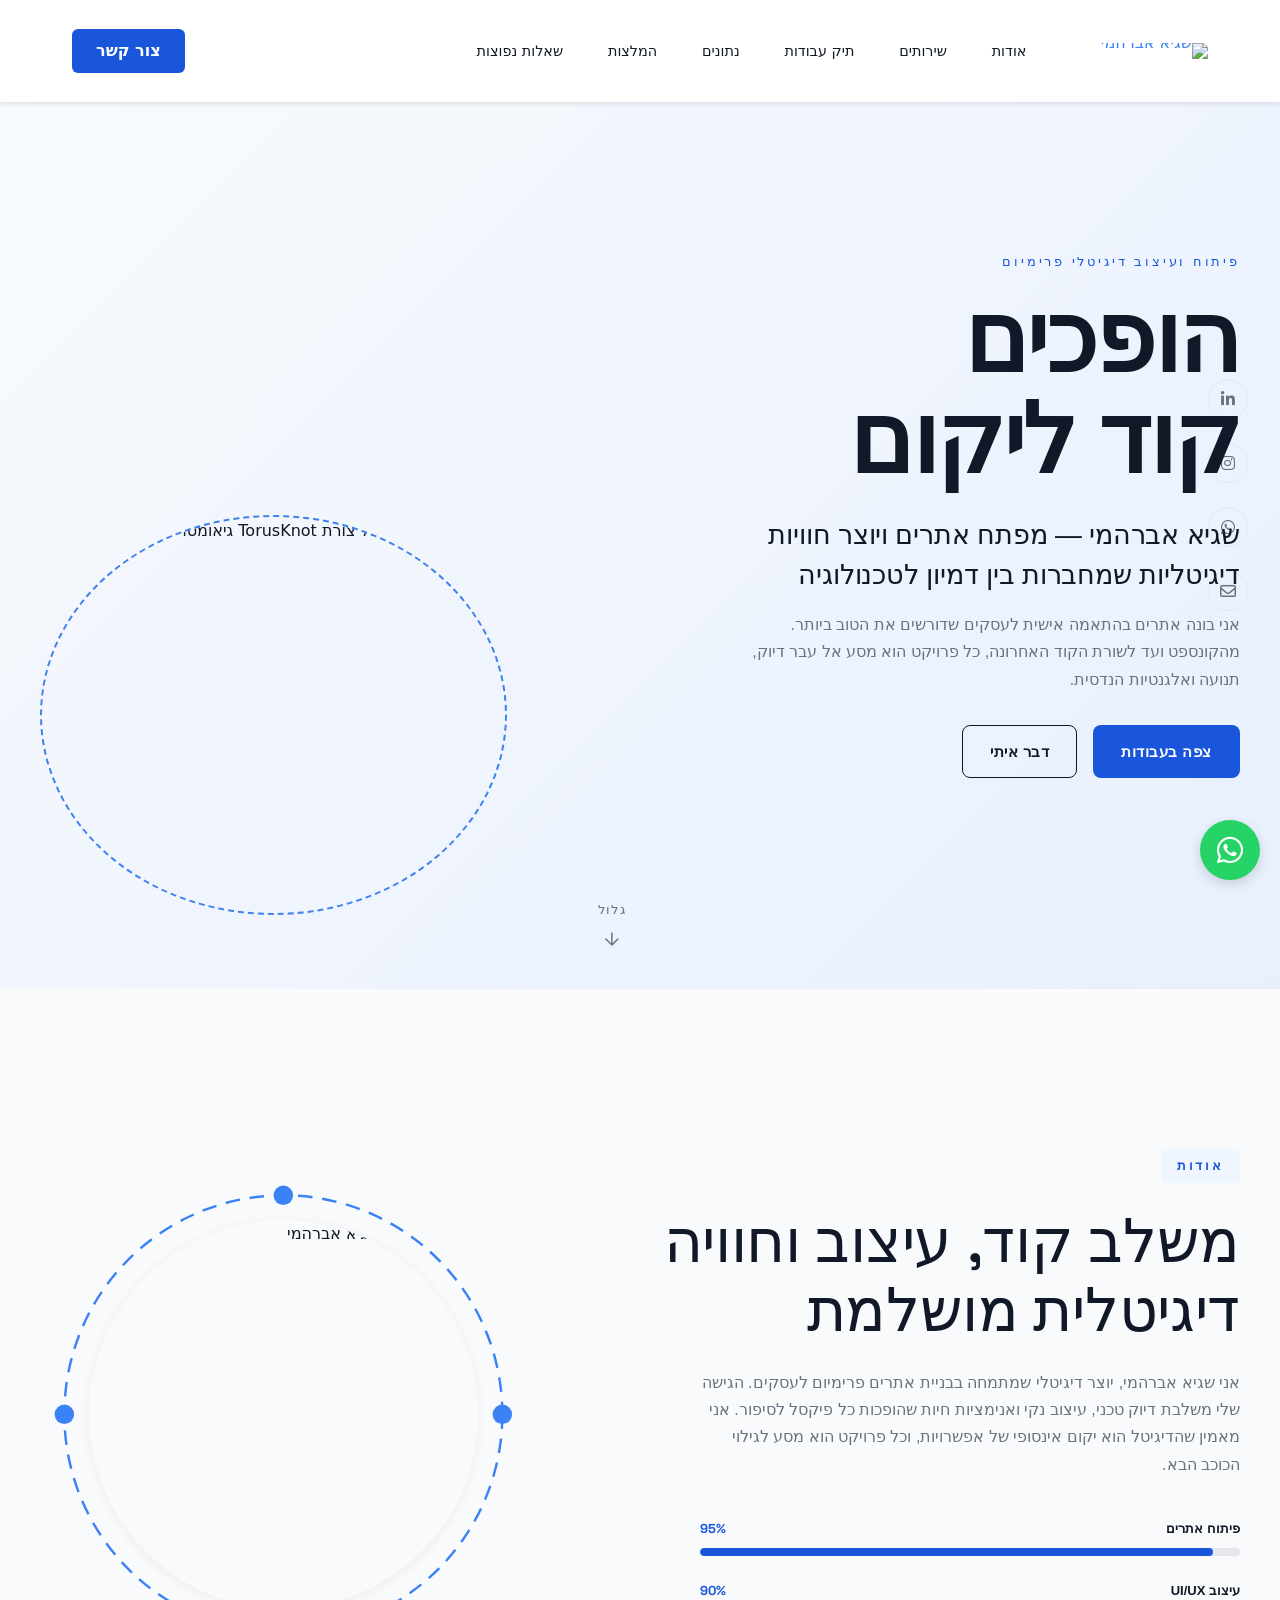
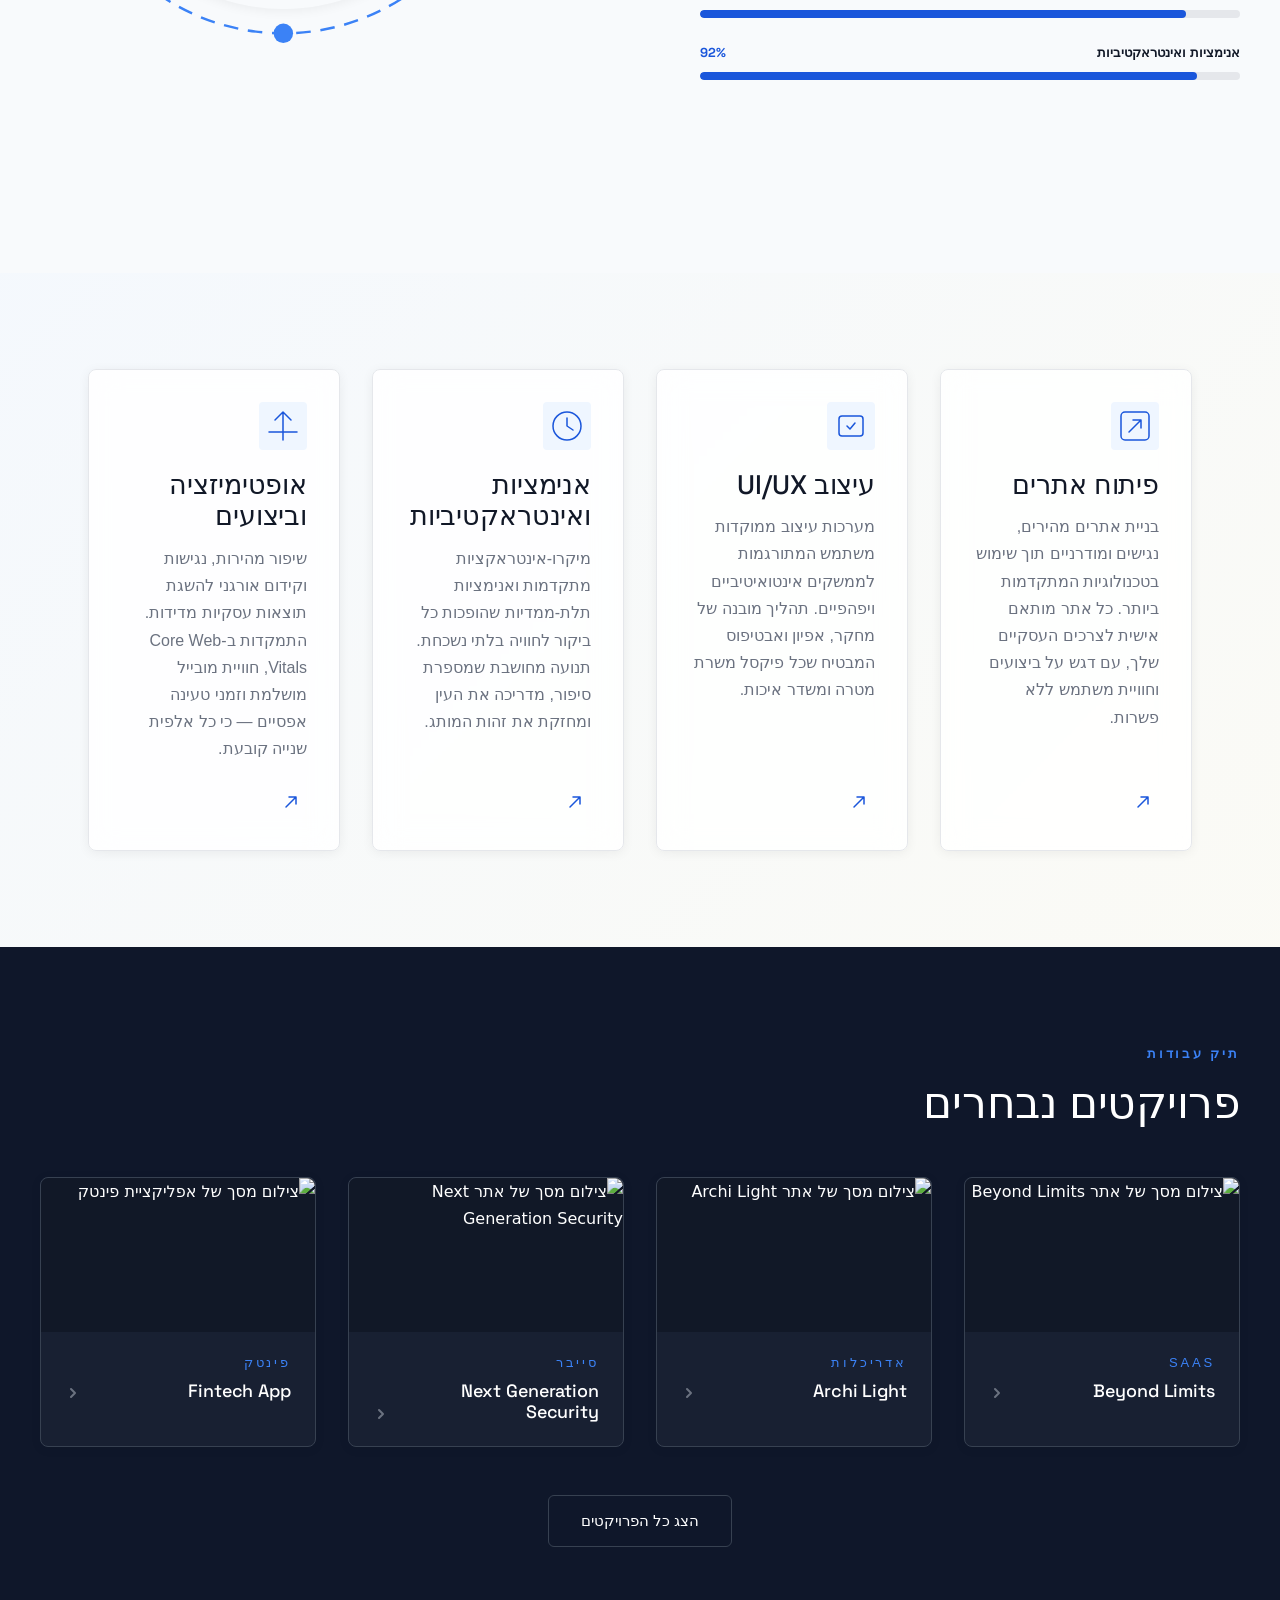
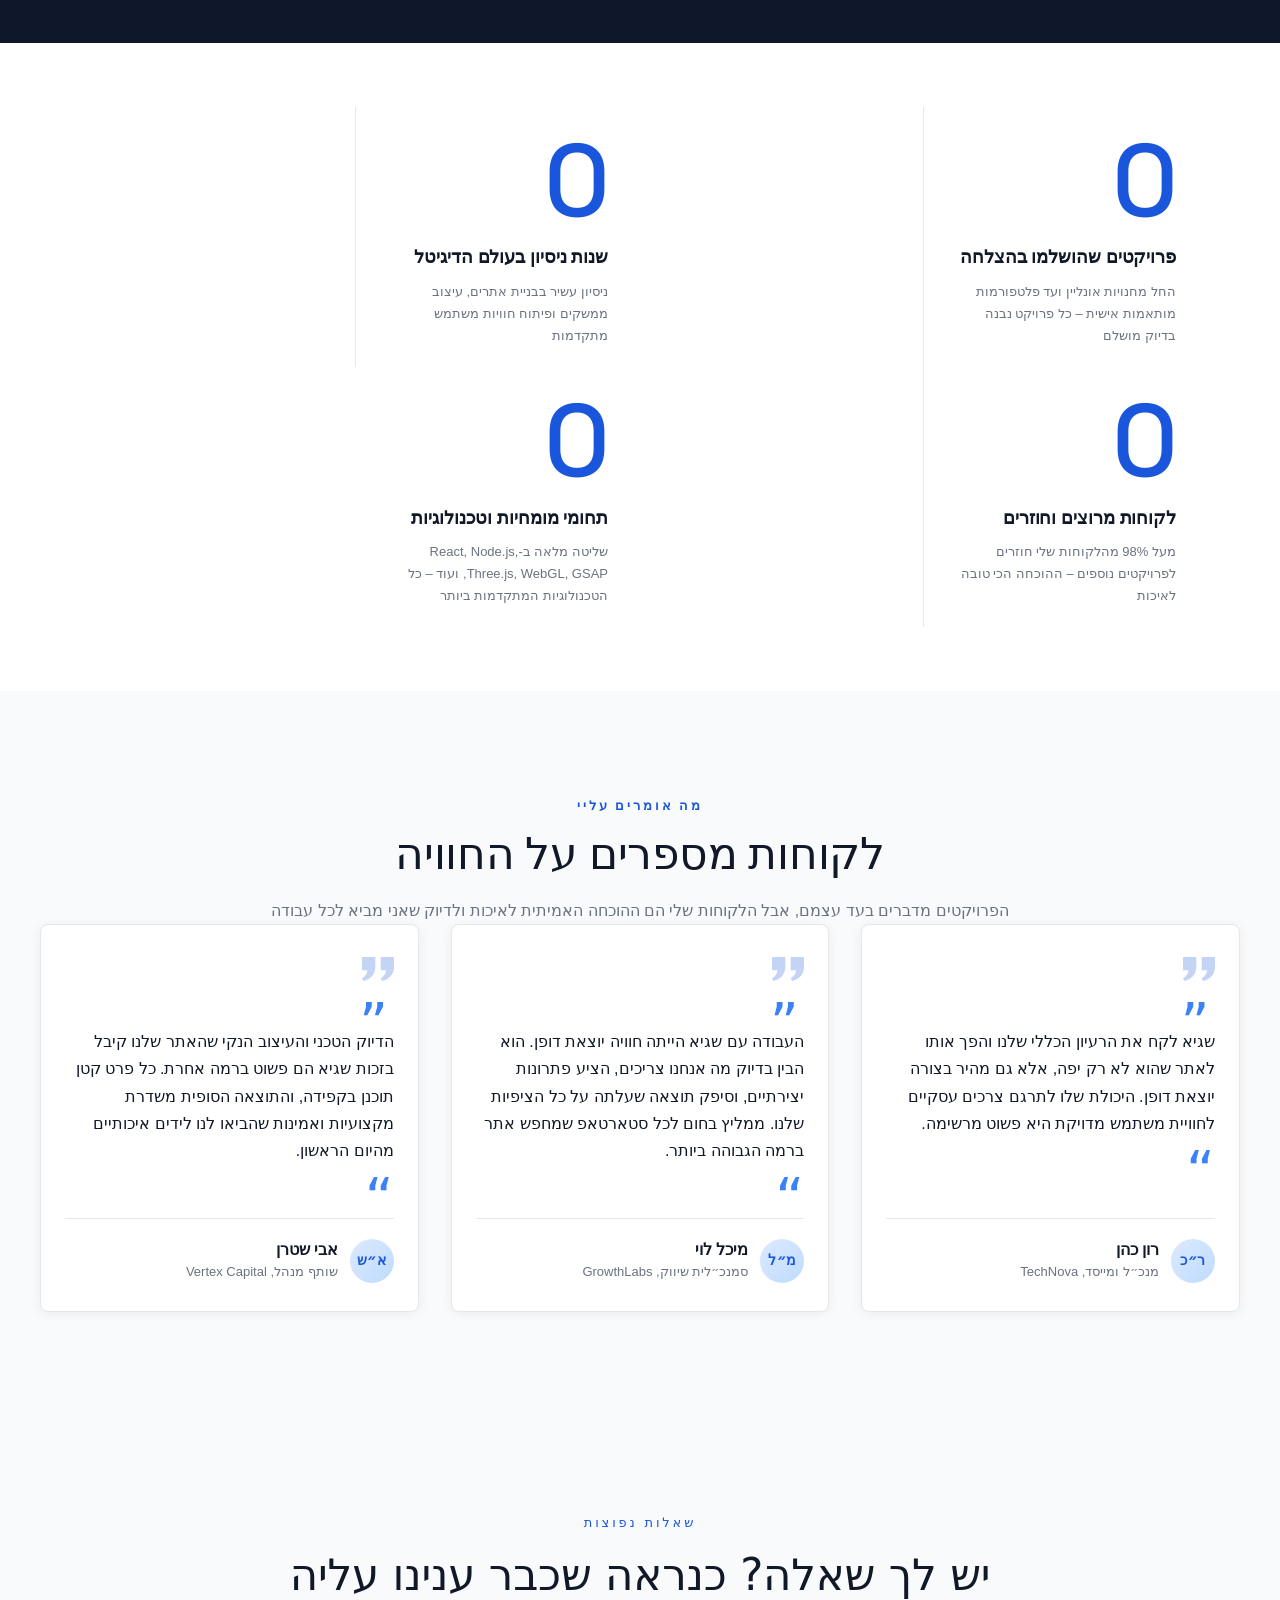
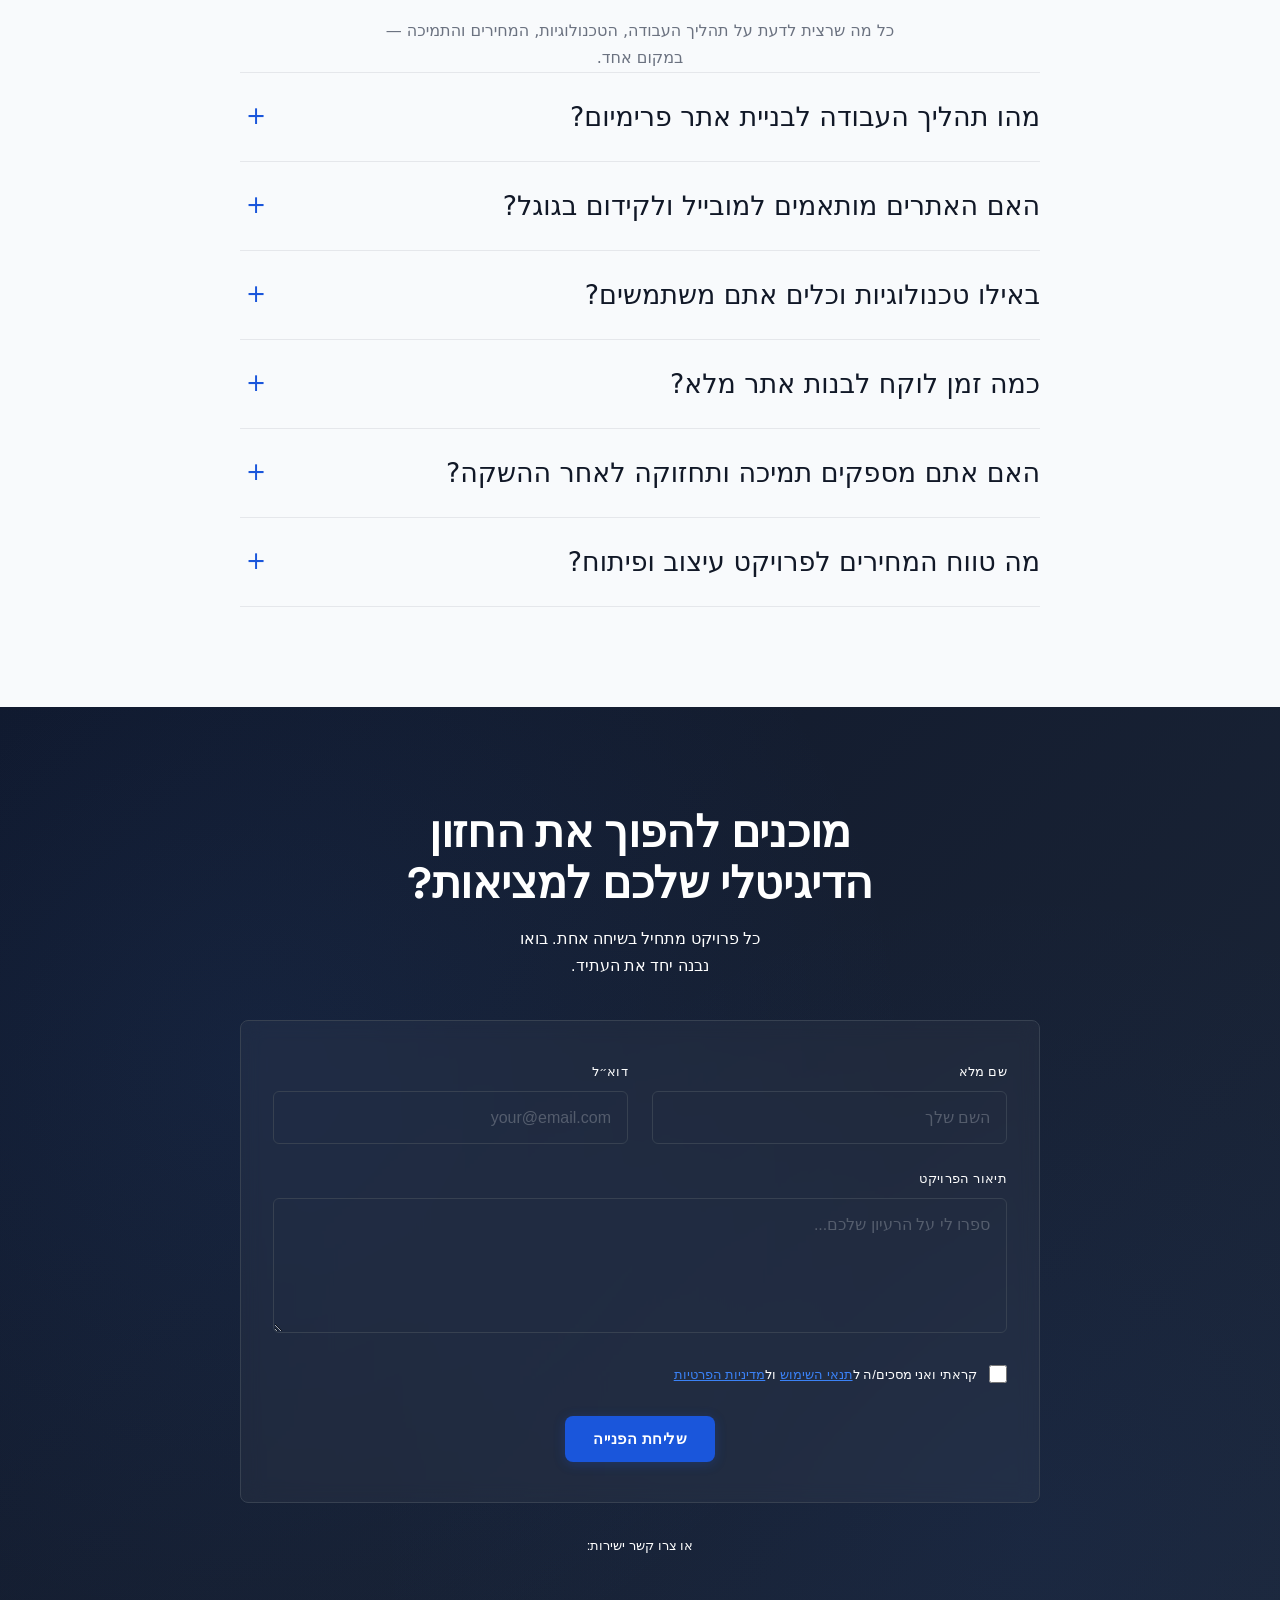
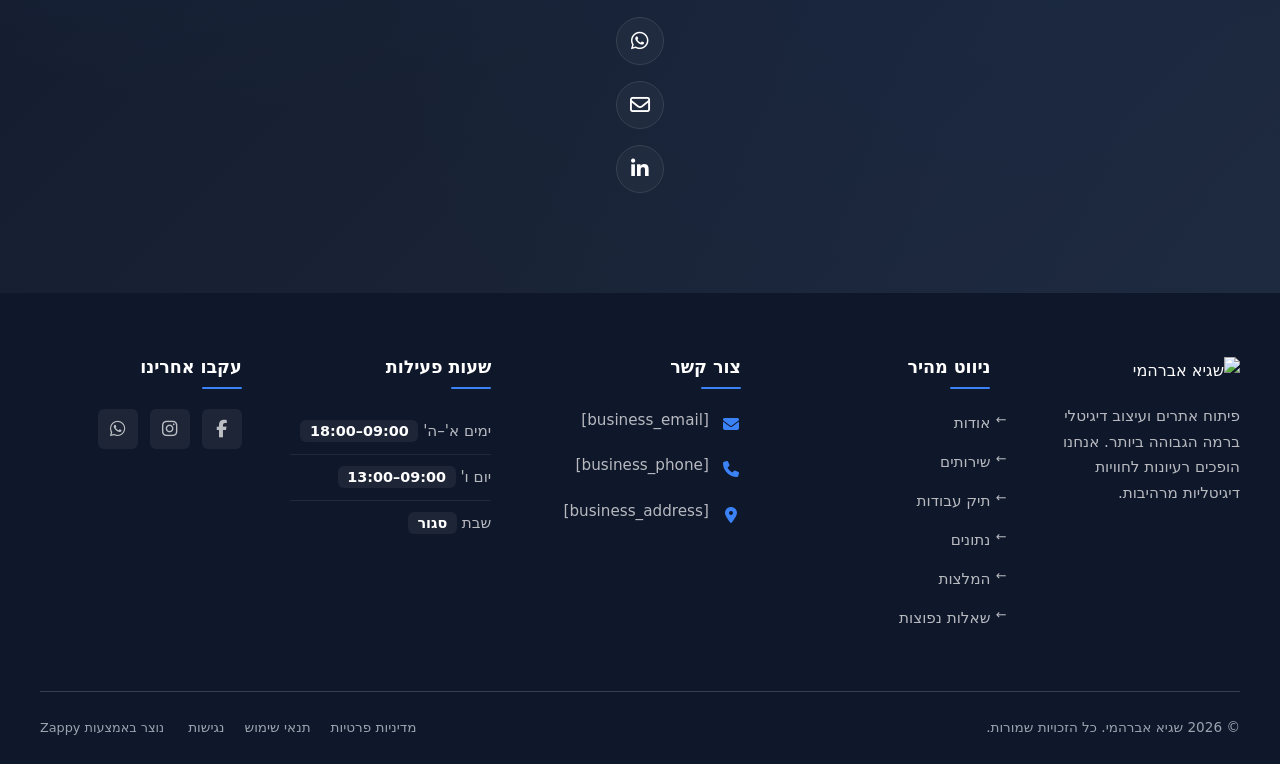
==== commit 80440b22: "Incremental sync: 1 page(s) — update_text" ====
--- a/public/index.html
+++ b/public/index.html
@@ -1 +1 @@
-<!doctype html><html dir="rtl" lang="he"><head><meta charset="UTF-8"><meta content="width=device-width,initial-scale=1" name="viewport"><meta content="index, follow" name="robots"><title>בונים נוכחות דיגיטלית ששווה זהב — שגיא אברהמי</title><meta content="שגיא אברהמי יוצר עבורך אתר פרימיום שהוא הרבה יותר מנוכחות ברשת — זו חוויה דיגיטלית יוקרתית שמשדרת עוצמה, חדשנות ואיכות ללא פשרות. לחץ כאן כדי להתחיל את המסע שלך ביקום הדיגיטלי." name="description"><meta content="בניית אתרים פרימיום לעסקים, עיצוב אתר יוקרתי לסטארטאפ, בניית אתרים, חוויה דיגיטלית, פיתוח אתרים" name="keywords"><link href="/assets/favicon.ico" rel="icon" type="image/x-icon"><link href="/assets/favicon-16x16.png" rel="icon" type="image/png" sizes="16x16"><link href="/assets/favicon-32x32.png" rel="icon" type="image/png" sizes="32x32"><link href="/assets/favicon-48x48.png" rel="icon" type="image/png" sizes="48x48"><link href="/assets/favicon-192x192.png" rel="icon" type="image/png" sizes="192x192"><link href="/assets/favicon-512x512.png" rel="icon" type="image/png" sizes="512x512"><link href="/assets/apple-touch-icon.png" rel="apple-touch-icon"><script>!function(){"use strict";var t="1c96c80f-4dad-4c85-8af8-2ed34026fe8b",e="https://api.zappy5.com/api/analytics/track",a=18e5,n=2592e6,o=!0,i=!0,r=!0;var s=function(){var e="zappy_visitor_"+t,a=null;try{if(a=localStorage.getItem(e)){var o=JSON.parse(a),i=Date.now();if(i-o.created<n)return o.lastSeen=i,localStorage.setItem(e,JSON.stringify(o)),o.id}}catch(t){console.warn("Zappy Analytics: LocalStorage not available")}var r="zv_"+Date.now()+"_"+Math.random().toString(36).substr(2,9);try{localStorage.setItem(e,JSON.stringify({id:r,created:Date.now(),lastSeen:Date.now()}))}catch(t){}return r}(),c=function(){var e="zappy_session_"+t,n=null;try{if(n=sessionStorage.getItem(e)){var o=JSON.parse(n),i=Date.now();if(i-o.timestamp<a)return o.timestamp=i,sessionStorage.setItem(e,JSON.stringify(o)),o.id}}catch(t){console.warn("Zappy Analytics: SessionStorage not available")}var r="zs_"+Date.now()+"_"+Math.random().toString(36).substr(2,9);try{sessionStorage.setItem(e,JSON.stringify({id:r,timestamp:Date.now()}))}catch(t){}return r}();function l(a,n){n=n||{};var o={website_id:t,event_type:a,page_path:window.location.pathname,referrer:document.referrer||"direct",visitor_id:s,session_id:c,metadata:n};if(navigator.sendBeacon){var i=new Blob([JSON.stringify(o)],{type:"application/json"});navigator.sendBeacon(e,i)}else fetch(e,{method:"POST",headers:{"Content-Type":"application/json"},body:JSON.stringify(o),keepalive:!0}).catch(function(t){console.warn("Zappy Analytics: Failed to track event",t)})}o&&l("pageview",{title:document.title,url:window.location.href}),i&&document.addEventListener("click",function(t){var e=t.target;if("BUTTON"===e.tagName||e.closest("button")){var a="BUTTON"===e.tagName?e:e.closest("button");l("click",{element:"button",text:a.textContent.trim().substring(0,100),id:a.id||null,class:a.className||null})}else if("A"===e.tagName||e.closest("a")){var n="A"===e.tagName?e:e.closest("a");l("navigation",{element:"link",text:n.textContent.trim().substring(0,100),href:n.href,external:n.hostname!==window.location.hostname})}},!0),r&&document.addEventListener("submit",function(t){var e=t.target;l("form_submit",{form_id:e.id||null,form_name:e.name||null,form_action:e.action||null,form_method:e.method||"GET"})},!0);var d=Date.now();window.addEventListener("beforeunload",function(){l("page_unload",{time_on_page:Math.floor((Date.now()-d)/1e3),page_path:window.location.pathname})}),window.zappyAnalytics={track:l,getVisitorId:function(){return s},getSessionId:function(){return c}}}()</script><meta content="בונים נוכחות דיגיטלית ששווה זהב — שגיא אברהמי" property="og:title"><meta content="שגיא אברהמי יוצר עבורך אתר פרימיום שהוא הרבה יותר מנוכחות ברשת — זו חוויה דיגיטלית יוקרתית שמשדרת עוצמה, חדשנות ואיכות ללא פשרות. לחץ כאן כדי להתחיל את המסע שלך ביקום הדיגיטלי." property="og:description"><meta content="summary_large_image" name="twitter:card"><meta content="בונים נוכחות דיגיטלית ששווה זהב — שגיא אברהמי" name="twitter:title"><meta content="שגיא אברהמי יוצר עבורך אתר פרימיום שהוא הרבה יותר מנוכחות ברשת — זו חוויה דיגיטלית יוקרתית שמשדרת עוצמה, חדשנות ואיכות ללא פשרות. לחץ כאן כדי להתחיל את המסע שלך ביקום הדיגיטלי." name="twitter:description"><meta content="website" property="og:type"><meta content="he_IL" property="og:locale"><link href="https://cdnjs.cloudflare.com/ajax/libs/font-awesome/6.4.0/css/all.min.css" rel="stylesheet"><link href="https://fonts.googleapis.com/css2?family=Space+Grotesk:wght@400;500;600;700&amp;family=Inter:wght@400;500;600;700&amp;display=swap" rel="stylesheet"><script src="https://cdnjs.cloudflare.com/ajax/libs/gsap/3.12.5/gsap.min.js" data-zappy-gsap="https://cdnjs.cloudflare.com/ajax/libs/gsap/3.12.5/gsap.min.js" defer=""></script><script src="https://cdnjs.cloudflare.com/ajax/libs/gsap/3.12.5/ScrollTrigger.min.js" data-zappy-gsap="https://cdnjs.cloudflare.com/ajax/libs/gsap/3.12.5/ScrollTrigger.min.js" defer=""></script><link href="https://fonts.googleapis.com" rel="preconnect"><link href="https://fonts.gstatic.com" rel="preconnect" crossorigin=""><style>.skip-link{position:absolute;top:0;left:0;transform:translateY(-200%);padding:12px 18px;background:var(--bg-dark,#1a1a1a);color:var(--text-light,#fff);font-weight:600;border-radius:0 0 8px 0;z-index:10000}.skip-link:focus{transform:none;outline:2px solid var(--ring,#fff);outline-offset:2px}:focus-visible{outline:2px solid var(--ring,currentColor);outline-offset:3px}</style><link href="/assets/favicon.ico" rel="icon" type="image/x-icon"><link href="/assets/favicon-16x16.png" rel="icon" type="image/png" sizes="16x16"><link href="/assets/favicon-32x32.png" rel="icon" type="image/png" sizes="32x32"><link href="/assets/favicon-48x48.png" rel="icon" type="image/png" sizes="48x48"><link href="/assets/favicon-192x192.png" rel="icon" type="image/png" sizes="192x192"><link href="/assets/favicon-512x512.png" rel="icon" type="image/png" sizes="512x512"><link href="/assets/apple-touch-icon.png" rel="apple-touch-icon"><link href="https://cdn.jsdelivr.net/npm/vanilla-cookieconsent@3/dist/cookieconsent.css" rel="stylesheet"><script src="https://cdn.jsdelivr.net/npm/vanilla-cookieconsent@3/dist/cookieconsent.umd.js"></script><script src="https://cdn.jsdelivr.net/gh/mickidum/acc_toolbar/acctoolbar/acctoolbar.min.js"></script><link href="/styles.css" rel="stylesheet"><script>window.ZAPPY_WEBSITE_ID="1c96c80f-4dad-4c85-8af8-2ed34026fe8b",window.ZAPPY_API_BASE="https://api.zappy5.com"</script><style id="zappy-dropdown-submenu-styles">#navMenu li:has(.sub-menu),.nav-menu li:has(.sub-menu),.navbar li:has(.sub-menu),nav li:has(.sub-menu){position:relative}#navMenu .sub-menu,.nav-menu .sub-menu,.navbar .sub-menu,nav .sub-menu{display:block!important;position:absolute!important;top:100%;left:0;min-width:220px;background:#fff;border-radius:8px;box-shadow:0 8px 25px rgba(0,0,0,.15);padding:8px 0;opacity:0;visibility:hidden;transform:translateY(10px);transition:all .3s ease;z-index:1000;list-style:none;pointer-events:none}#navMenu li:hover>.sub-menu,.nav-menu li:hover>.sub-menu,.navbar li:hover>.sub-menu,nav li:hover>.sub-menu{opacity:1!important;visibility:visible!important;transform:translateY(0)!important;pointer-events:auto!important}.sub-menu li{list-style:none;margin:0;padding:0}.sub-menu a{display:block!important;padding:10px 16px!important;color:var(--text-dark,#333)!important;font-weight:500;text-decoration:none;white-space:nowrap;transition:background-color .2s}.sub-menu .zappy-nav-child>a{padding-left:28px!important;font-size:.9em!important;opacity:.85!important}[dir=rtl] .sub-menu .zappy-nav-child>a,html[lang=ar] .sub-menu .zappy-nav-child>a,html[lang=he] .sub-menu .zappy-nav-child>a{padding-left:10px!important;padding-right:28px!important}.sub-menu .zappy-nav-parent>a{font-weight:600!important}.sub-menu a:hover{background-color:#f5f5f5}[dir=rtl] .nav-menu .sub-menu,[dir=rtl] .navbar .sub-menu,[dir=rtl] nav .sub-menu,html[lang=ar] .nav-menu .sub-menu,html[lang=ar] .navbar .sub-menu,html[lang=ar] nav .sub-menu,html[lang=he] .nav-menu .sub-menu,html[lang=he] .navbar .sub-menu,html[lang=he] nav .sub-menu{left:auto!important;right:0!important}.sub-menu:empty,.sub-menu:not(:has(li)):not(:has(> a)),.sub-menu:not(:has(li:not(.zappy-hidden-menu-item))):not(:has(> a)){display:none!important;opacity:0!important;visibility:hidden!important;pointer-events:none!important}li:has(.menu-group-title):hover>.sub-menu{opacity:1!important;visibility:visible!important;transform:translateY(0)!important;pointer-events:auto!important}#navMenu>li>.menu-group-title,.nav-menu>li>.menu-group-title{display:inline-block;padding:.5rem 1rem;cursor:default;user-select:none}@media (max-width:768px){#navMenu .sub-menu,.nav-menu .sub-menu,.navbar .sub-menu,nav .sub-menu{position:static!important;transform:none!important;box-shadow:none!important;background:0 0!important;max-height:0;overflow:hidden;opacity:0;visibility:hidden;transition:max-height .3s ease,opacity .3s ease;padding:0!important;border-radius:0!important}#navMenu .sub-menu.mobile-expanded,.nav-menu .sub-menu.mobile-expanded,.navbar .sub-menu.mobile-expanded{max-height:none!important;overflow-y:visible!important;opacity:1!important;visibility:visible!important;padding:8px 0 8px 16px!important}[dir=rtl] .sub-menu.mobile-expanded,html[lang=he] .sub-menu.mobile-expanded{padding:8px 16px 8px 0!important}#navMenu li:hover>.sub-menu,.nav-menu li:hover>.sub-menu,.navbar li:hover>.sub-menu,nav li:hover>.sub-menu{opacity:0;visibility:hidden;pointer-events:none}#navMenu li>.sub-menu.mobile-expanded,.nav-menu li>.sub-menu.mobile-expanded,.navbar li>.sub-menu.mobile-expanded,nav li>.sub-menu.mobile-expanded{opacity:1!important;visibility:visible!important;pointer-events:auto!important}#navMenu li:has(.sub-menu),.nav-menu li:has(.sub-menu),.navbar li:has(.sub-menu),nav li:has(.sub-menu){display:flex!important;flex-wrap:wrap!important;align-items:center!important;position:relative!important;min-height:44px!important}#navMenu li:has(.sub-menu)>a,.nav-menu li:has(.sub-menu)>a,.navbar li:has(.sub-menu)>a,nav li:has(.sub-menu)>a{flex:1!important;min-width:0!important}#navMenu li:has(.sub-menu)>.menu-group-title,.nav-menu li:has(.sub-menu)>.menu-group-title,.navbar li:has(.sub-menu)>.menu-group-title,nav li:has(.sub-menu)>.menu-group-title{flex:1!important;min-width:0!important;padding:0!important;line-height:inherit!important}#navMenu li:has(.sub-menu)>.sub-menu,.nav-menu li:has(.sub-menu)>.sub-menu,.navbar li:has(.sub-menu)>.sub-menu,nav li:has(.sub-menu)>.sub-menu{flex-basis:100%!important;width:100%!important}#navMenu li:has(.sub-menu)>a [class*=arrow],#navMenu li:has(.sub-menu)>a [class*=chevron],.nav-menu li:has(.sub-menu)>a .fa-angle-down,.nav-menu li:has(.sub-menu)>a .fa-chevron-down,.nav-menu li:has(.sub-menu)>a [class*=arrow],.nav-menu li:has(.sub-menu)>a [class*=chevron],nav li:has(.sub-menu)>a [class*=arrow],nav li:has(.sub-menu)>a [class*=chevron]{display:none!important;visibility:hidden!important}.mobile-submenu-toggle{display:flex!important;align-items:center!important;justify-content:center!important;width:44px!important;height:auto!important;background:0 0!important;border:none!important;cursor:pointer!important;color:var(--text-dark)!important;position:static!important;flex-shrink:0!important;align-self:stretch!important;z-index:2!important;padding:0!important;margin:0!important}.mobile-submenu-toggle::after{content:''!important;width:0!important;height:0!important;border-left:6px solid transparent!important;border-right:6px solid transparent!important;border-top:7px solid currentColor!important;transition:transform .3s ease!important}.mobile-submenu-toggle.expanded::after{transform:rotate(180deg)!important}.sub-menu a{padding:10px 0!important;display:block!important;color:var(--text-dark)!important;white-space:normal!important}.sub-menu .zappy-nav-child>a{padding-left:28px!important;font-size:.9em!important;opacity:.85!important}[dir=rtl] .sub-menu .zappy-nav-child>a,html[lang=ar] .sub-menu .zappy-nav-child>a,html[lang=he] .sub-menu .zappy-nav-child>a{padding-left:0!important;padding-right:28px!important}.sub-menu .zappy-nav-parent>a{font-weight:600!important}#navMenu.active,.nav-menu.active{max-width:100vw!important;overflow-x:hidden!important;box-sizing:border-box!important}.navbar .sub-menu li a,.zappy-products-dropdown .sub-menu a,nav.navbar .sub-menu li a{color:var(--text-dark)!important}}@media (min-width:769px){.mobile-submenu-toggle{display:none!important}}</style><style id="zappy-widget-visibility">html[dir=rtl] .whatsapp-float{right:20px!important;left:auto!important}html:not([dir]) .whatsapp-float,html[dir=ltr] .whatsapp-float{left:20px!important;right:auto!important}html[dir=rtl] #mic-access-tool-general-button,html[dir=rtl] #mic-init-access-tool #mic-access-tool-general-button,html[dir=rtl] #mic-init-access-tool .mic-access-tool-general-button,html[dir=rtl] ._access-icon,html[dir=rtl] .mic-access-tool-general-button{left:20px!important;right:auto!important}html:not([dir]) #mic-access-tool-general-button,html:not([dir]) #mic-init-access-tool #mic-access-tool-general-button,html:not([dir]) #mic-init-access-tool .mic-access-tool-general-button,html:not([dir]) ._access-icon,html:not([dir]) .mic-access-tool-general-button,html[dir=ltr] #mic-access-tool-general-button,html[dir=ltr] #mic-init-access-tool #mic-access-tool-general-button,html[dir=ltr] #mic-init-access-tool .mic-access-tool-general-button,html[dir=ltr] ._access-icon,html[dir=ltr] .mic-access-tool-general-button{right:20px!important;left:auto!important}@media (max-width:768px){.whatsapp-float{display:flex!important}}@media (min-width:769px){.whatsapp-float{display:flex!important}}@media (max-width:768px){#mic-access-tool-general-button,#mic-init-access-tool #mic-access-tool-general-button,#mic-init-access-tool .mic-access-tool-general-button,._access-icon,.mic-access-tool-general-button{display:flex!important;visibility:visible!important;opacity:1!important;pointer-events:auto!important}#mic-access-tool-box.opened-mic-access-tool,#mic-init-access-tool #mic-access-tool-box.opened-mic-access-tool,.mic-access-tool-box.opened-mic-access-tool{visibility:visible!important;opacity:1!important;pointer-events:auto!important}}@media (min-width:769px){#mic-access-tool-general-button,#mic-init-access-tool #mic-access-tool-general-button,#mic-init-access-tool .mic-access-tool-general-button,._access-icon,.mic-access-tool-general-button{display:flex!important;visibility:visible!important;opacity:1!important;pointer-events:auto!important}#mic-access-tool-box.opened-mic-access-tool,#mic-init-access-tool #mic-access-tool-box.opened-mic-access-tool,.mic-access-tool-box.opened-mic-access-tool{visibility:visible!important;opacity:1!important;pointer-events:auto!important}}</style></head><body><a href="#main" class="skip-link">דלג לתוכן הראשי</a><nav class="navbar" dir="rtl"><button class="mobile-toggle" aria-label="Menu" id="mobileToggle"><svg viewBox="0 0 24 24" fill="none" height="24" width="24" class="hamburger-icon"><path d="M3 12h18M3 6h18M3 18h18" stroke="currentColor" stroke-linecap="round" stroke-width="2"></path></svg> <svg viewBox="0 0 24 24" fill="none" height="24" width="24" class="close-icon" style="display:none"><path d="M18 6L6 18M6 6l12 12" stroke="currentColor" stroke-linecap="round" stroke-width="2"></path></svg></button> <button class="phone-header-btn" aria-label="Call" data-phone="[business_phone]"><svg viewBox="0 0 24 24" fill="currentColor" height="20" width="20"><path d="M22 16.92v3a2 2 0 0 1-2.18 2 19.79 19.79 0 0 1-8.63-3.07 19.5 19.5 0 0 1-6-6 19.79 19.79 0 0 1-3.07-8.67A2 2 0 0 1 4.11 2h3a2 2 0 0 1 2 1.72 12.84 12.84 0 0 0 .7 2.81 2 2 0 0 1-.45 2.11L8.09 9.91a16 16 0 0 0 6 6l1.27-1.27a2 2 0 0 1 2.11-.45 12.84 12.84 0 0 0 2.81.7A2 2 0 0 1 22 16.92z"></path></svg></button><div class="nav-container"><div class="nav-right-group"><div class="nav-brand"><a href="/" class="logo-link"><img alt="שגיא אברהמי" class="logo" src="/assets/site-----image-1.webp"></a></div><ul class="nav-menu" id="navMenu"><li><a href="#about">אודות</a></li><li><a href="#services">שירותים</a></li><li><a href="#portfolio">תיק עבודות</a></li><li><a href="#stats">נתונים</a></li><li><a href="#testimonials">המלצות</a></li><li><a href="#faq">שאלות נפוצות</a></li></ul></div><div class="nav-cta-container"><li class="nav-cta-item"><a href="#cta" class="nav-cta-btn">צור קשר</a></li></div></div></nav><script>window.addEventListener("load",function(){const e=document.querySelector(".navbar, nav, header");if(!e)return void console.log("[Navbar] Navbar element not found");let t=document.getElementById("mobileToggle")||document.querySelector(".mobile-toggle")||document.querySelector(".hamburger")||document.querySelector(".hamburger-menu")||document.querySelector(".menu-toggle")||document.querySelector(".burger-menu")||document.querySelector('[aria-label="Menu"]')||document.querySelector('[aria-label="תפריט"]');const o=document.querySelector(".phone-header-btn"),n=window.getComputedStyle(e);let r=n.backgroundColor;if(console.log("[Navbar] Initial navbar background:",r),"transparent"===r||"rgba(0, 0, 0, 0)"===r||r.startsWith("rgba")&&r.includes(", 0)")){const e=n.backgroundImage;if(e&&"none"!==e)console.log("[Navbar] Navbar has background image/gradient, using dark text"),r="rgb(240, 240, 240)";else{const e=window.getComputedStyle(document.body).backgroundColor;console.log("[Navbar] Navbar transparent, using body background:",e),r=e}}const a=r.match(/\d+/g);if(a&&a.length>=3){const e=(.299*parseInt(a[0])+.587*parseInt(a[1])+.114*parseInt(a[2]))/255;console.log("[Navbar] Mobile button colors preserved from Claude CSS (luminance:",e.toFixed(2)+")");const n=document.createElement("style");n.id="zappy-mobile-nav-fix";document.documentElement.lang;document.documentElement.dir,n.textContent='\n        /* Hide mobile buttons on desktop, show only on mobile */\n        @media (min-width: 769px) {\n          .mobile-toggle,\n          .phone-header-btn {\n            display: none !important;\n          }\n        }\n        \n        /* Show and position mobile buttons correctly on mobile */\n        @media (max-width: 768px) {\n          .navbar,\n          nav.navbar {\n            min-height: 70px !important;\n          }\n\n          .mobile-toggle,\n          .phone-header-btn {\n            position: absolute !important;\n            top: 0 !important;\n            bottom: 0 !important;\n            margin-top: auto !important;\n            margin-bottom: auto !important;\n            transform: none !important;\n            z-index: 1001 !important;\n            display: flex !important;\n            align-items: center !important;\n            justify-content: center !important;\n            width: 36px !important;\n            height: 36px !important;\n            border-radius: 50% !important;\n            border: none !important;\n            cursor: pointer !important;\n            padding: 6px !important;\n            background: none !important;\n            color: var(--nav-text, var(--text-dark)) !important;\n            touch-action: manipulation !important;\n            -webkit-tap-highlight-color: transparent !important;\n          }\n\n          html[data-zappy-site-type="ecommerce"] .phone-header-btn,\n          body[data-zappy-site-type="ecommerce"] .phone-header-btn,\n          html[data-zappy-site-type="ecommerce"] header .phone-header-btn,\n          html[data-zappy-site-type="ecommerce"] nav .phone-header-btn {\n            display: none !important;\n            visibility: hidden !important;\n            width: 0 !important;\n            height: 0 !important;\n            min-width: 0 !important;\n            overflow: hidden !important;\n          }\n          \n          /* LTR positioning (default): hamburger LEFT, phone RIGHT */\n          html:not([dir="rtl"]):not([lang="he"]):not([lang="ar"]) .mobile-toggle,\n          html[dir="ltr"] .mobile-toggle {\n            left: 12px !important;\n            right: auto !important;\n          }\n          html:not([dir="rtl"]):not([lang="he"]):not([lang="ar"]) .phone-header-btn,\n          html[dir="ltr"] .phone-header-btn {\n            right: 12px !important;\n            left: auto !important;\n          }\n          \n          /* RTL positioning: hamburger RIGHT, phone LEFT */\n          html[dir="rtl"] .mobile-toggle,\n          html[lang="he"] .mobile-toggle,\n          html[lang="ar"] .mobile-toggle {\n            right: 12px !important;\n            left: auto !important;\n          }\n          html[dir="rtl"] .phone-header-btn,\n          html[lang="he"] .phone-header-btn,\n          html[lang="ar"] .phone-header-btn {\n            left: 12px !important;\n            right: auto !important;\n          }\n          \n          /* CRITICAL: Ensure nav-container has min-height on mobile */\n          /* All children are positioned absolutely/fixed on mobile, so height:auto collapses to 0 */\n          .nav-container {\n            min-height: 70px !important;\n            position: relative !important;\n          }\n          \n          /* Ensure SVG icons are properly sized and inherit color */\n          .mobile-toggle svg,\n          .phone-header-btn svg {\n            width: 24px !important;\n            height: 24px !important;\n            /* Don\'t force display - let JavaScript control hamburger/close toggle */\n          }\n          \n          /* Reset nav-cta-container on mobile - remove desktop box-shadow/padding */\n          /* that creates a visible ghost box when CTA button is hidden */\n          .nav-cta-container {\n            box-shadow: none !important;\n            padding: 0 !important;\n          }\n          \n          /* Hide nav-cta-container entirely on mobile when there\'s no lang-switcher */\n          /* (only the CTA button is inside, and it\'s hidden on mobile) */\n          .nav-cta-container:not(:has(.lang-switcher)) {\n            display: none !important;\n          }\n          \n          /* CRITICAL: Prevent hero image fade gradient from bleeding over headline text */\n          /* The .image-fade-gradient has bottom: -30px (extends below parent) */\n          /* On mobile stacked layout, this overlaps the h1 text below the image */\n          .hero-image-column {\n            overflow: hidden !important;\n          }\n          .image-fade-gradient {\n            bottom: 0 !important;\n          }\n          \n          /* Hide desktop language switcher on mobile - hamburger menu handles it */\n          /* High specificity to override stored CSS */\n          .lang-switcher,\n          .nav-cta-container .lang-switcher,\n          .nav-container .lang-switcher,\n          .navbar .lang-switcher,\n          .navbar .nav-cta-container .lang-switcher {\n            display: none !important;\n          }\n        }\n      ';const r=document.getElementById("zappy-mobile-nav-fix");r&&r.remove(),document.head.appendChild(n),console.log("[Navbar] Critical CSS injected for mobile nav positioning");const i=window.innerWidth<=768;if(t){const e=t.querySelector(".hamburger-icon"),o=t.querySelector(".close-icon");e&&(e.style.setProperty("width","24px","important"),e.style.setProperty("height","24px","important"),e.style.setProperty("display","block","important")),o&&(o.style.setProperty("width","24px","important"),o.style.setProperty("height","24px","important"),o.style.setProperty("display","none","important")),i?(t.style.setProperty("position","absolute","important"),t.style.setProperty("top","0","important"),t.style.setProperty("bottom","0","important"),t.style.setProperty("margin-top","auto","important"),t.style.setProperty("margin-bottom","auto","important"),t.style.setProperty("transform","none","important"),t.style.setProperty("z-index","1001","important"),t.style.removeProperty("left"),t.style.removeProperty("right"),console.log("[Navbar] Mobile toggle positioning applied (mobile viewport)")):(t.style.removeProperty("position"),t.style.removeProperty("top"),t.style.removeProperty("transform"),t.style.removeProperty("z-index"),t.style.removeProperty("left"),t.style.removeProperty("right"),console.log("[Navbar] Desktop viewport - cleared mobile toggle inline positioning"))}if(o){const e=o.querySelector("svg");e&&(e.style.width="24px",e.style.height="24px",e.setAttribute("width","24"),e.setAttribute("height","24")),i?(o.style.setProperty("position","absolute","important"),o.style.setProperty("top","0","important"),o.style.setProperty("bottom","0","important"),o.style.setProperty("margin-top","auto","important"),o.style.setProperty("margin-bottom","auto","important"),o.style.setProperty("transform","none","important"),o.style.setProperty("z-index","1001","important"),o.style.removeProperty("left"),o.style.removeProperty("right"),console.log("[Navbar] Phone button positioning applied (mobile viewport)")):(o.style.removeProperty("position"),o.style.removeProperty("top"),o.style.removeProperty("transform"),o.style.removeProperty("z-index"),o.style.removeProperty("left"),o.style.removeProperty("right"),console.log("[Navbar] Desktop viewport - cleared phone button inline positioning"))}}else console.log("[Navbar] Could not parse background color:",r);t=document.getElementById("mobileToggle")||document.querySelector(".mobile-toggle")||document.querySelector(".hamburger")||document.querySelector(".hamburger-menu")||document.querySelector(".menu-toggle")||document.querySelector(".burger-menu")||document.querySelector('[aria-label="Menu"]')||document.querySelector('[aria-label="תפריט"]');const i=document.getElementById("navMenu")||document.querySelector(".nav-menu")||document.querySelector(".nav-links")||document.querySelector("nav ul:not(.submenu)");if(!t||!i)return void console.log("[Navbar] Mobile toggle or menu not found:",{toggle:!!t,menu:!!i});i.id||(i.id="navMenu"),console.log("[Navbar] Initializing mobile menu...");const l=t.cloneNode(!0);t.parentNode.replaceChild(l,t);var s=0;function p(e){var t=Date.now();t-s<300||(s=t,function(e){e.preventDefault(),e.stopPropagation();const t=l.querySelector(".hamburger-icon"),o=l.querySelector(".close-icon");i.classList.contains("active")?(i.classList.remove("active"),t&&t.style.setProperty("display","block","important"),o&&o.style.setProperty("display","none","important"),document.body.style.overflow="",document.body.classList.remove("menu-open"),console.log("[Navbar] Menu closed")):(i.classList.add("active"),t&&t.style.setProperty("display","none","important"),o&&o.style.setProperty("display","block","important"),document.body.style.overflow="hidden",document.body.classList.add("menu-open"),console.log("[Navbar] Menu opened"))}(e))}l.addEventListener("click",p),l.addEventListener("touchend",p),document.addEventListener("keydown",function(e){if(("Escape"===e.key||"Esc"===e.key)&&i.classList.contains("active")){const e=l.querySelector(".hamburger-icon"),t=l.querySelector(".close-icon");i.classList.remove("active"),e&&e.style.setProperty("display","block","important"),t&&t.style.setProperty("display","none","important"),document.body.style.overflow="",document.body.classList.remove("menu-open"),console.log("[Navbar] Menu closed (Escape)")}}),i.querySelectorAll("a").forEach(function(e){e.addEventListener("click",function(){if("#"===this.getAttribute("href"))return;const e=l.querySelector(".hamburger-icon"),t=l.querySelector(".close-icon");i.classList.remove("active"),e&&e.style.setProperty("display","block","important"),t&&t.style.setProperty("display","none","important"),document.body.style.overflow="",document.body.classList.remove("menu-open"),console.log("[Navbar] Menu closed (link clicked)")})});var m=i.querySelectorAll(".dropdown-toggle");m.forEach(function(e){e.addEventListener("click",function(e){e.preventDefault(),e.stopPropagation();var t=this.closest(".nav-dropdown");t&&(t.parentNode.querySelectorAll(".nav-dropdown.open").forEach(function(e){e!==t&&e.classList.remove("open")}),t.classList.toggle("open"),console.log("[Navbar] Dropdown toggled:",t.classList.contains("open")?"open":"closed"))})}),document.addEventListener("click",function(e){e.target.closest(".nav-dropdown")||document.querySelectorAll(".nav-dropdown.open").forEach(function(e){e.classList.remove("open")})}),console.log("[Navbar] Dropdown handlers initialized for "+m.length+" dropdowns"),o&&o.addEventListener("click",function(){const e=document.querySelectorAll('a[href^="tel:"]'),t=e.length>0?e[0].getAttribute("href").replace("tel:",""):"[business_phone]";window.location.href="tel:"+t,console.log("[Navbar] Phone button clicked")}),console.log("[Navbar] Mobile menu initialized successfully")})</script><main id="main"><section class="editorial-section index-hero-section" data-band-index="0" data-layout-spec="בית-hero" id="hero" style="min-height:989px !important" data-hero-type="fullscreen-scrim"><div class="index-hero-section__social-bar" id="zappy-section-1"><a href="#" class="index-hero-section__social-link" aria-label="LinkedIn"><i class="fab fa-linkedin-in" data-element-id="icon-1782034904713-hnjmjalik" data-element-type="icon" data-icon-type="fontawesome"></i></a> <a href="#" class="index-hero-section__social-link" aria-label="Instagram"><i class="fab fa-instagram" data-element-id="icon-1782034904713-zxwjb00f2" data-element-type="icon" data-icon-type="fontawesome"></i></a> <a href="#" class="index-hero-section__social-link" aria-label="WhatsApp"><i class="fab fa-whatsapp" data-element-id="icon-1782034904713-c2hbbrrfd" data-element-type="icon" data-icon-type="fontawesome"></i></a> <a href="#" class="index-hero-section__social-link" aria-label="Email" data-zappy-social-placeholder="true"><i class="fa-envelope far" data-element-id="icon-1782034904713-s4aom7cm9" data-element-type="icon" data-icon-type="fontawesome"></i></a></div><div class="editorial-grid"><div class="editorial-text"><p class="eyebrow">פיתוח ועיצוב דיגיטלי פרימיום</p><h1 class="display-xl" data-reveal="up">הופכים<br>קוד ליקום</h1><h3 class="index-hero-section__subtitle">שגיא אברהמי — מפתח אתרים ויוצר חוויות דיגיטליות שמחברות בין דמיון לטכנולוגיה</h3><p class="index-hero-section__body">אני בונה אתרים בהתאמה אישית לעסקים שדורשים את הטוב ביותר. מהקונספט ועד לשורת הקוד האחרונה, כל פרויקט הוא מסע אל עבר דיוק, תנועה ואלגנטיות הנדסית.</p><div class="index-hero-section__cta-group" id="zappy-section-2"><a href="#portfolio" class="btn-primary" data-element-id="btn-1782034904710-j6pdvpiwo" data-element-type="button" data-native-element="true">צפה בעבודות</a> <a href="#contact" class="btn-secondary" data-element-id="btn-1782034904710-y6tmfqa35" data-element-type="button" data-native-element="true">דבר איתי</a></div></div><figure class="editorial-media index-hero-section__media"><div style="position:relative !important;width:100% !important;height:auto !important;min-height:400px;display:flex;align-items:center;justify-content:center" data-element-id="img-1782034904714-66d5i2lsx" data-element-type="image" data-zappy-wrapper-margins-applied="true" data-zappy-zoom-clip="true" data-zappy-zoom-wrapper="true" data-zappy-zoom-wrapper-align="center" data-zappy-zoom-wrapper-width-mode="full"><img alt="איור תלת-ממדי של צורת TorusKnot גיאומטרית" class="cutout" src="/assets/site-index-hero-hero-image-1.webp" data-aspect-ratio="1:1" data-context="Abstract 3D wireframe TorusKnot geometric shape rendered in translucent blue-white mesh lines, floating against a light background with particle connection lines radiating outward like a neural network. Composition: isolated 3D object, three-quarter view, centered on the END half of the split. Framing: large, fills roughly the right 40% of the hero band, slight overflow at edges. Background: transparent over light grey-white gradient. Treatment: drop-shadow" data-dominant-color="#a8c4f0" data-placeholder="index-hero-hero-image-1" data-treatment="drop-shadow" height="600" loading="eager" width="600" data-element-id="img-1782034904714-66d5i2lsx" data-element-type="image" data-hero-background="true" data-hero-bg="true" data-zappy-object-position="50% 50%" data-zappy-zoom="1.1" fetchpriority="high" style="object-position:50% 50% !important;object-fit:cover !important;margin:0px !important;position:absolute !important;left:-5% !important;top:-6882.15% !important;width:110% !important;height:13864.3% !important;max-width:none !important;max-height:none !important;display:block !important"></div></figure></div><div class="index-hero-section__scroll-indicator" aria-hidden="true" id="zappy-section-3"><span class="index-hero-section__scroll-text">גלול</span> <svg viewBox="0 0 20 20" fill="none" xmlns="http://www.w3.org/2000/svg" data-element-type="icon" data-icon-type="svg" height="20" width="20"><path d="M10 4v12M4 10l6 6 6-6" stroke="currentColor" stroke-linecap="round" stroke-width="1.5" stroke-linejoin="round"></path></svg></div></section><section class="index-about-section" data-band-index="1" data-layout-spec="בית-about" id="about" style="min-height:883.562px !important"><div class="editorial-section" id="zappy-section-5"><div class="editorial-grid"><div class="editorial-text" data-reveal=""><p class="eyebrow">אודות</p><h2>משלב קוד, עיצוב וחוויה דיגיטלית מושלמת</h2><p>אני שגיא אברהמי, יוצר דיגיטלי שמתמחה בבניית אתרים פרימיום לעסקים. הגישה שלי משלבת דיוק טכני, עיצוב נקי ואנימציות חיות שהופכות כל פיקסל לסיפור. אני מאמין שהדיגיטל הוא יקום אינסופי של אפשרויות, וכל פרויקט הוא מסע לגילוי הכוכב הבא.</p><div class="skills-bars"><div class="skill-item" data-reveal=""><div class="skill-header"><span class="skill-label">פיתוח אתרים</span> <span class="skill-percent">95%</span></div><div class="skill-bar-track"><div class="skill-bar-fill" style="width:95%"></div></div></div><div class="skill-item" data-reveal=""><div class="skill-header"><span class="skill-label">עיצוב UI/UX</span> <span class="skill-percent">90%</span></div><div class="skill-bar-track"><div class="skill-bar-fill" style="width:90%"></div></div></div><div class="skill-item" data-reveal=""><div class="skill-header"><span class="skill-label">אנימציות ואינטראקטיביות</span> <span class="skill-percent">92%</span></div><div class="skill-bar-track"><div class="skill-bar-fill" style="width:92%"></div></div></div></div></div><figure class="editorial-media" data-reveal=""><div class="portrait-wrapper"><div class="portrait-ring"><svg viewBox="0 0 200 200" xmlns="http://www.w3.org/2000/svg" aria-hidden="true" data-no-icon-edit="true"><circle cx="100" cy="100" r="90" fill="none" stroke="var(--accent)" stroke-dasharray="6 4" stroke-width="1"></circle><circle cx="100" cy="10" r="4" fill="var(--accent)"></circle><circle cx="100" cy="190" r="4" fill="var(--accent)"></circle><circle cx="10" cy="100" r="4" fill="var(--accent)"></circle><circle cx="190" cy="100" r="4" fill="var(--accent)"></circle></svg></div><div class="portrait-image"><img alt="פורטרט של שגיא אברהמי" class="cutout" src="/assets/site-index-about-team-portrait-1.webp" data-aspect-ratio="1:1" data-context="Black and white portrait photograph of a young man with short dark hair and beard, wearing a black t-shirt, looking to the side in a three-quarter profile pose, cropped at the shoulders. Composition: three-quarter profile, head and shoulders, isolated cutout inside a circular frame with a decorative dashed ring border. Framing: centered within a circular mask, surrounded by a thin dashed circular border with small blue dot accents at cardinal points. Background: transparent over white section background. Treatment: background-removed cutout" data-dominant-color="#888888" data-placeholder="index-about-team-portrait-1" data-treatment="background-removed cutout" height="600" loading="lazy" width="600" decoding="async" data-element-id="img-1782034985197-9vq8w4fju" data-element-type="image"></div></div></figure></div></div></section><section class="glass-section index-services-section" data-band-index="2" data-layout-spec="בית-services" id="services"><div class="glass-bg"></div><div class="glass-grid" data-reveal-stagger=""><article class="glass-panel" id="zappy-section-7"><div class="icon-wrapper"><svg viewBox="0 0 32 32" fill="none" xmlns="http://www.w3.org/2000/svg" data-element-type="icon" data-icon-type="svg" height="32" width="32"><rect height="28" rx="4" stroke="currentColor" stroke-width="1.5" width="28" x="2" y="2"></rect><path d="M10 22L22 10M22 10H14M22 10V18" stroke="currentColor" stroke-linecap="round" stroke-width="1.5" stroke-linejoin="round"></path></svg></div><h3>פיתוח אתרים</h3><p>בניית אתרים מהירים, נגישים ומודרניים תוך שימוש בטכנולוגיות המתקדמות ביותר. כל אתר מותאם אישית לצרכים העסקיים שלך, עם דגש על ביצועים וחוויית משתמש ללא פשרות.</p><div class="card-link"><svg viewBox="0 0 16 16" fill="none" xmlns="http://www.w3.org/2000/svg" height="16" width="16"><path d="M3 13L13 3M13 3H6M13 3V10" stroke="currentColor" stroke-linecap="round" stroke-width="1.5" stroke-linejoin="round"></path></svg></div></article><article class="glass-panel" id="zappy-section-8"><div class="icon-wrapper"><svg viewBox="0 0 32 32" fill="none" xmlns="http://www.w3.org/2000/svg" data-element-type="icon" data-icon-type="svg" height="32" width="32"><rect height="20" rx="3" stroke="currentColor" stroke-width="1.5" width="24" x="4" y="6"></rect><path d="M12 16L15 19L20 13" stroke="currentColor" stroke-linecap="round" stroke-width="1.5" stroke-linejoin="round"></path></svg></div><h3>עיצוב UI/UX</h3><p>מערכות עיצוב ממוקדות משתמש המתורגמות לממשקים אינטואיטיביים ויפהפיים. תהליך מובנה של מחקר, אפיון ואבטיפוס המבטיח שכל פיקסל משרת מטרה ומשדר איכות.</p><div class="card-link"><svg viewBox="0 0 16 16" fill="none" xmlns="http://www.w3.org/2000/svg" height="16" width="16"><path d="M3 13L13 3M13 3H6M13 3V10" stroke="currentColor" stroke-linecap="round" stroke-width="1.5" stroke-linejoin="round"></path></svg></div></article><article class="glass-panel" id="zappy-section-9"><div class="icon-wrapper"><svg viewBox="0 0 32 32" fill="none" xmlns="http://www.w3.org/2000/svg" data-element-type="icon" data-icon-type="svg" height="32" width="32"><circle cx="16" cy="16" r="14" stroke="currentColor" stroke-width="1.5"></circle><path d="M16 8V16L22 20" stroke="currentColor" stroke-linecap="round" stroke-width="1.5" stroke-linejoin="round"></path></svg></div><h3>אנימציות ואינטראקטיביות</h3><p>מיקרו-אינטראקציות מתקדמות ואנימציות תלת-ממדיות שהופכות כל ביקור לחוויה בלתי נשכחת. תנועה מחושבת שמספרת סיפור, מדריכה את העין ומחזקת את זהות המותג.</p><div class="card-link"><svg viewBox="0 0 16 16" fill="none" xmlns="http://www.w3.org/2000/svg" height="16" width="16"><path d="M3 13L13 3M13 3H6M13 3V10" stroke="currentColor" stroke-linecap="round" stroke-width="1.5" stroke-linejoin="round"></path></svg></div></article><article class="glass-panel" id="zappy-section-10"><div class="icon-wrapper"><svg viewBox="0 0 32 32" fill="none" xmlns="http://www.w3.org/2000/svg" data-element-type="icon" data-icon-type="svg" height="32" width="32"><path d="M16 2L16 30M16 2L8 10M16 2L24 10" stroke="currentColor" stroke-linecap="round" stroke-width="1.5" stroke-linejoin="round"></path><path d="M2 22H30" stroke="currentColor" stroke-linecap="round" stroke-width="1.5"></path></svg></div><h3>אופטימיזציה וביצועים</h3><p>שיפור מהירות, נגישות וקידום אורגני להשגת תוצאות עסקיות מדידות. התמקדות ב-Core Web Vitals, חוויית מובייל מושלמת וזמני טעינה אפסיים — כי כל אלפית שנייה קובעת.</p><div class="card-link"><svg viewBox="0 0 16 16" fill="none" xmlns="http://www.w3.org/2000/svg" height="16" width="16"><path d="M3 13L13 3M13 3H6M13 3V10" stroke="currentColor" stroke-linecap="round" stroke-width="1.5" stroke-linejoin="round"></path></svg></div></article></div></section><section class="cases-section index-portfolio-section" data-band-index="3" data-layout-spec="בית-portfolio" id="portfolio"><div class="cases-container"><div class="cases-header"><span class="eyebrow">תיק עבודות</span><h2>פרויקטים נבחרים</h2></div><div class="cases-grid" data-reveal-stagger=""><a href="#" class="case-card"><figure><img alt="צילום מסך של אתר Beyond Limits" class="cutout" src="/assets/site-index-portfolio-gallery-tile-1.webp" data-aspect-ratio="16:9" data-context="Dark-themed website mockup showing 'Beyond Limits' branding with abstract dark background and blue accent elements, labeled as a SaaS company project. Composition: landscape screenshot, slightly angled, dark UI visible. Framing: fills card tile, slight padding. Background: dark navy. Treatment: none" data-dominant-color="#1a1a2e" data-placeholder="index-portfolio-gallery-tile-1" data-treatment="none" height="675" loading="lazy" width="1200" decoding="async"></figure><div class="case-meta"><span class="eyebrow">SaaS</span><h3>Beyond Limits</h3><span class="case-arrow" aria-hidden="true"><svg viewBox="0 0 16 16" fill="none" xmlns="http://www.w3.org/2000/svg" data-element-type="icon" data-icon-type="svg" height="16" width="16"><path d="M6 4L10 8L6 12" stroke="currentColor" stroke-linecap="round" stroke-width="2" stroke-linejoin="round"></path></svg></span></div></a><a href="#" class="case-card"><figure><img alt="צילום מסך של אתר Archi Light" class="cutout" src="/assets/site-index-portfolio-gallery-tile-2.webp" data-aspect-ratio="16:9" data-context="Architecture studio website mockup showing 'ARCHI LIGHT' branding with a warm-toned architectural interior photograph and clean minimal typography. Composition: landscape screenshot, editorial layout visible. Framing: fills card tile. Background: warm beige. Treatment: none" data-dominant-color="#c8b89a" data-placeholder="index-portfolio-gallery-tile-2" data-treatment="none" height="675" loading="lazy" width="1200" decoding="async"></figure><div class="case-meta"><span class="eyebrow">אדריכלות</span><h3>Archi Light</h3><span class="case-arrow" aria-hidden="true"><svg viewBox="0 0 16 16" fill="none" xmlns="http://www.w3.org/2000/svg" data-element-type="icon" data-icon-type="svg" height="16" width="16"><path d="M6 4L10 8L6 12" stroke="currentColor" stroke-linecap="round" stroke-width="2" stroke-linejoin="round"></path></svg></span></div></a><a href="#" class="case-card"><figure><img alt="צילום מסך של אתר Next Generation Security" class="cutout" src="/assets/site-index-portfolio-gallery-tile-3.webp" data-aspect-ratio="16:9" data-context="Cybersecurity company website mockup showing 'Next Generation Security' headline with dark background and abstract network/security graphic elements. Composition: landscape screenshot, dark UI. Framing: fills card tile. Background: dark charcoal. Treatment: none" data-dominant-color="#1c2333" data-placeholder="index-portfolio-gallery-tile-3" data-treatment="none" height="675" loading="lazy" width="1200" decoding="async"></figure><div class="case-meta"><span class="eyebrow">סייבר</span><h3>Next Generation Security</h3><span class="case-arrow" aria-hidden="true"><svg viewBox="0 0 16 16" fill="none" xmlns="http://www.w3.org/2000/svg" data-element-type="icon" data-icon-type="svg" height="16" width="16"><path d="M6 4L10 8L6 12" stroke="currentColor" stroke-linecap="round" stroke-width="2" stroke-linejoin="round"></path></svg></span></div></a><a href="#" class="case-card"><figure><img alt="צילום מסך של אפליקציית פינטק" class="cutout" src="/assets/site-index-portfolio-gallery-tile-4.webp" data-aspect-ratio="9:16" data-context="Mobile fintech app mockup showing a dark-themed financial dashboard with charts, graphs, and data visualizations on a smartphone screen. Composition: portrait smartphone mockup, dark UI with blue data charts. Framing: fills card tile, portrait orientation. Background: dark navy. Treatment: none" data-dominant-color="#0d1b2a" data-placeholder="index-portfolio-gallery-tile-4" data-treatment="none" height="675" loading="lazy" width="1200" decoding="async"></figure><div class="case-meta"><span class="eyebrow">פינטק</span><h3>Fintech App</h3><span class="case-arrow" aria-hidden="true"><svg viewBox="0 0 16 16" fill="none" xmlns="http://www.w3.org/2000/svg" data-element-type="icon" data-icon-type="svg" height="16" width="16"><path d="M6 4L10 8L6 12" stroke="currentColor" stroke-linecap="round" stroke-width="2" stroke-linejoin="round"></path></svg></span></div></a></div><div class="cases-cta"><a href="#" class="btn-outline">הצג כל הפרויקטים</a></div></div></section><section class="index-stats-section" data-band-index="4" data-layout-spec="בית-stats" id="stats"><div class="stats-container"><div class="stats-grid"><div class="stat" data-reveal=""><div class="stat-number-wrapper"><span class="stat-number" data-count-up="127" data-count-suffix="+">0</span></div><span class="stat-label">פרויקטים שהושלמו בהצלחה</span><p class="stat-desc">החל מחנויות אונליין ועד פלטפורמות מותאמות אישית – כל פרויקט נבנה בדיוק מושלם</p></div><div class="stat-divider" aria-hidden="true"></div><div class="stat" data-reveal=""><div class="stat-number-wrapper"><span class="stat-number" data-count-up="5" data-count-suffix="+">0</span></div><span class="stat-label">שנות ניסיון בעולם הדיגיטל</span><p class="stat-desc">ניסיון עשיר בבניית אתרים, עיצוב ממשקים ופיתוח חוויות משתמש מתקדמות</p></div><div class="stat-divider" aria-hidden="true"></div><div class="stat" data-reveal=""><div class="stat-number-wrapper"><span class="stat-number" data-count-up="98" data-count-suffix="%">0</span></div><span class="stat-label">לקוחות מרוצים וחוזרים</span><p class="stat-desc">מעל 98% מהלקוחות שלי חוזרים לפרויקטים נוספים – ההוכחה הכי טובה לאיכות</p></div><div class="stat-divider" aria-hidden="true"></div><div class="stat" data-reveal=""><div class="stat-number-wrapper"><span class="stat-number" data-count-up="14">0</span></div><span class="stat-label">תחומי מומחיות וטכנולוגיות</span><p class="stat-desc">שליטה מלאה ב-React, Node.js, Three.js, WebGL, GSAP, ועוד – כל הטכנולוגיות המתקדמות ביותר</p></div></div></div></section><section class="index-testimonials-section" data-band-index="5" data-layout-spec="בית-testimonials" id="testimonials"><div class="testimonials-container"><header class="testimonials-header"><span class="eyebrow">מה אומרים עליי</span><h2>לקוחות מספרים על החוויה</h2><p>הפרויקטים מדברים בעד עצמם, אבל הלקוחות שלי הם ההוכחה האמיתית לאיכות ולדיוק שאני מביא לכל עבודה</p></header><div class="testimonials-grid" data-reveal-stagger=""><figure class="testimonial-card"><svg viewBox="0 0 24 24" fill="currentColor" xmlns="http://www.w3.org/2000/svg" data-element-type="icon" data-icon-type="svg" class="testimonial-quote-icon"><path d="M9.983 3v7.391c0 5.704-3.731 9.57-8.983 10.609l-.995-2.151c2.432-.917 3.995-3.638 3.995-5.849h-4v-10h9.983zm14.017 0v7.391c0 5.704-3.748 9.571-9 10.609l-.996-2.151c2.433-.917 3.996-3.638 3.996-5.849h-3.983v-10h9.983z"></path></svg><blockquote><p>שגיא לקח את הרעיון הכללי שלנו והפך אותו לאתר שהוא לא רק יפה, אלא גם מהיר בצורה יוצאת דופן. היכולת שלו לתרגם צרכים עסקיים לחוויית משתמש מדויקת היא פשוט מרשימה.</p></blockquote><figcaption><div class="testimonial-avatar-placeholder" aria-hidden="true"><span>ר״כ</span></div><div class="testimonial-author-info"><strong>רון כהן</strong> <span>מנכ״ל ומייסד, TechNova</span></div></figcaption></figure><figure class="testimonial-card"><svg viewBox="0 0 24 24" fill="currentColor" xmlns="http://www.w3.org/2000/svg" data-element-type="icon" data-icon-type="svg" class="testimonial-quote-icon"><path d="M9.983 3v7.391c0 5.704-3.731 9.57-8.983 10.609l-.995-2.151c2.432-.917 3.995-3.638 3.995-5.849h-4v-10h9.983zm14.017 0v7.391c0 5.704-3.748 9.571-9 10.609l-.996-2.151c2.433-.917 3.996-3.638 3.996-5.849h-3.983v-10h9.983z"></path></svg><blockquote><p>העבודה עם שגיא הייתה חוויה יוצאת דופן. הוא הבין בדיוק מה אנחנו צריכים, הציע פתרונות יצירתיים, וסיפק תוצאה שעלתה על כל הציפיות שלנו. ממליץ בחום לכל סטארטאפ שמחפש אתר ברמה הגבוהה ביותר.</p></blockquote><figcaption><div class="testimonial-avatar-placeholder" aria-hidden="true"><span>מ״ל</span></div><div class="testimonial-author-info"><strong>מיכל לוי</strong> <span>סמנכ״לית שיווק, GrowthLabs</span></div></figcaption></figure><figure class="testimonial-card"><svg viewBox="0 0 24 24" fill="currentColor" xmlns="http://www.w3.org/2000/svg" data-element-type="icon" data-icon-type="svg" class="testimonial-quote-icon"><path d="M9.983 3v7.391c0 5.704-3.731 9.57-8.983 10.609l-.995-2.151c2.432-.917 3.995-3.638 3.995-5.849h-4v-10h9.983zm14.017 0v7.391c0 5.704-3.748 9.571-9 10.609l-.996-2.151c2.433-.917 3.996-3.638 3.996-5.849h-3.983v-10h9.983z"></path></svg><blockquote><p>הדיוק הטכני והעיצוב הנקי שהאתר שלנו קיבל בזכות שגיא הם פשוט ברמה אחרת. כל פרט קטן תוכנן בקפידה, והתוצאה הסופית משדרת מקצועיות ואמינות שהביאו לנו לידים איכותיים מהיום הראשון.</p></blockquote><figcaption><div class="testimonial-avatar-placeholder" aria-hidden="true"><span>א״ש</span></div><div class="testimonial-author-info"><strong>אבי שטרן</strong> <span>שותף מנהל, Vertex Capital</span></div></figcaption></figure></div></div></section><section class="index-faq-section" data-band-index="6" data-layout-spec="בית-faq" id="faq"><div class="faq-container"><header class="faq-header" data-reveal=""><p class="eyebrow faq-eyebrow">שאלות נפוצות</p><h2 class="faq-headline">יש לך שאלה? כנראה שכבר ענינו עליה</h2><p class="faq-subhead">כל מה שרצית לדעת על תהליך העבודה, הטכנולוגיות, המחירים והתמיכה — במקום אחד.</p></header><div class="faq-list" data-reveal-stagger=""><details class="faq-item"><summary>מהו תהליך העבודה לבניית אתר פרימיום?</summary><div class="faq-answer"><div class="faq-answer-content"><div class="faq-answer-visual"><svg viewBox="0 0 64 64" fill="none" xmlns="http://www.w3.org/2000/svg" data-element-type="icon" data-icon-type="svg"><circle cx="32" cy="32" r="30" stroke="var(--primary)" stroke-width="1.5" stroke-dasharray="4 4"></circle><circle cx="32" cy="32" r="4" fill="var(--primary)"></circle><path d="M32 32 L32 18" stroke="var(--primary)" stroke-linecap="round" stroke-width="2"></path><path d="M32 32 L42 38" stroke="var(--primary)" stroke-linecap="round" stroke-width="2"></path></svg></div><div class="faq-answer-text"><p>התהליך מתחיל בשיחת אפיון מעמיקה שבה אנחנו מבינים את החזון, קהל היעד והמטרות העסקיות שלך. משם אנחנו עוברים לשלב העיצוב והמיתוג הדיגיטלי, פיתוח טכני מדויק, ולבסוף בדיקות איכות קפדניות והשקה רכה. כל שלב מלווה בשקיפות מלאה ובליווי צמוד.</p></div></div></div></details><details class="faq-item"><summary>האם האתרים מותאמים למובייל ולקידום בגוגל?</summary><div class="faq-answer"><div class="faq-answer-content"><div class="faq-answer-visual"><svg viewBox="0 0 64 64" fill="none" xmlns="http://www.w3.org/2000/svg" data-element-type="icon" data-icon-type="svg"><rect height="44" rx="4" stroke="var(--primary)" stroke-width="1.5" width="32" x="16" y="10"></rect><rect height="24" rx="1" stroke="var(--primary)" stroke-width="1.5" width="20" x="22" y="16"></rect><circle cx="32" cy="48" r="2" fill="var(--primary)"></circle></svg></div><div class="faq-answer-text"><p>בהחלט. כל אתר שאנחנו בונים מתוכנן מראש בגישת Mobile-First וחווית משתמש רספונסיבית מלאה. בנוסף, אנחנו מיישמים את כל עקרונות ה-SEO הטכני המתקדמים: מבנה URL נקי, מפת אתר דינמית, סימון Schema מובנה, ומהירות טעינה אופטימלית — כך שהאתר שלך לא רק יפה, אלא גם מדורג גבוה.</p></div></div></div></details><details class="faq-item"><summary>באילו טכנולוגיות וכלים אתם משתמשים?</summary><div class="faq-answer"><div class="faq-answer-content"><div class="faq-answer-visual"><svg viewBox="0 0 64 64" fill="none" xmlns="http://www.w3.org/2000/svg" data-element-type="icon" data-icon-type="svg"><path d="M16 48 L32 16 L48 48" stroke="var(--primary)" stroke-linecap="round" stroke-width="1.5" stroke-linejoin="round"></path><path d="M22 40 L42 40" stroke="var(--primary)" stroke-linecap="round" stroke-width="1.5"></path><circle cx="32" cy="52" r="2" fill="var(--primary)"></circle></svg></div><div class="faq-answer-text"><p>אנחנו עובדים עם סט הכלים החדשני והאמין ביותר בתעשייה: HTML5 סמנטי, CSS מותאם אישית עם מתודולוגיית BEM, JavaScript ו-TypeScript, וספריות מתקדמות כמו Three.js ליצירת חוויות תלת-ממד. כל פרויקט נבנה על גבי ארכיטקטורה מודולרית שמאפשרת גמישות, ביצועים גבוהים ותחזוקה קלה לטווח ארוך.</p></div></div></div></details><details class="faq-item"><summary>כמה זמן לוקח לבנות אתר מלא?</summary><div class="faq-answer"><div class="faq-answer-content"><div class="faq-answer-visual"><svg viewBox="0 0 64 64" fill="none" xmlns="http://www.w3.org/2000/svg" data-element-type="icon" data-icon-type="svg"><circle cx="32" cy="32" r="28" stroke="var(--primary)" stroke-width="1.5"></circle><path d="M32 12 L32 32 L44 44" stroke="var(--primary)" stroke-linecap="round" stroke-width="2" stroke-linejoin="round"></path><circle cx="32" cy="12" r="2" fill="var(--primary)"></circle></svg></div><div class="faq-answer-text"><p>משך הפרויקט תלוי במורכבות ובעומק האתר. אתר תדמיתי או דף נחיתה יכול להיות מוכן תוך 3-4 שבועות, בעוד שפלטפורמה אינטראקטיבית עם אנימציות תלת-ממד ותוכן עשיר עשויה לקחת 8-12 שבועות. אנחנו מתחייבים ללוח זמנים מדויק ומעודכנים אותך בכל שלב, כך שתמיד תדע בדיוק איפה אנחנו עומדים.</p></div></div></div></details><details class="faq-item"><summary>האם אתם מספקים תמיכה ותחזוקה לאחר ההשקה?</summary><div class="faq-answer"><div class="faq-answer-content"><div class="faq-answer-visual"><svg viewBox="0 0 64 64" fill="none" xmlns="http://www.w3.org/2000/svg" data-element-type="icon" data-icon-type="svg"><path d="M32 8 L32 56" stroke="var(--primary)" stroke-linecap="round" stroke-width="1.5"></path><path d="M20 20 L44 20" stroke="var(--primary)" stroke-linecap="round" stroke-width="1.5"></path><path d="M24 32 L40 32" stroke="var(--primary)" stroke-linecap="round" stroke-width="1.5"></path><path d="M20 44 L44 44" stroke="var(--primary)" stroke-linecap="round" stroke-width="1.5"></path></svg></div><div class="faq-answer-text"><p>כן, וזו אחת מאבני היסוד שלנו. אנחנו מציעים חבילות תחזוקה גמישות הכוללות עדכוני אבטחה, גיבויים, ניטור ביצועים, ותמיכה טכנית שוטפת. המטרה שלנו היא לא רק לבנות לך אתר מרהיב, אלא להבטיח שהוא ימשיך לעבוד בצורה מושלמת ולהישאר בחזית הטכנולוגיה לאורך שנים.</p></div></div></div></details><details class="faq-item"><summary>מה טווח המחירים לפרויקט עיצוב ופיתוח?</summary><div class="faq-answer"><div class="faq-answer-content"><div class="faq-answer-visual"><svg viewBox="0 0 64 64" fill="none" xmlns="http://www.w3.org/2000/svg" data-element-type="icon" data-icon-type="svg"><circle cx="32" cy="32" r="30" stroke="var(--primary)" stroke-width="1.5"></circle><text fill="var(--primary)" font-family="Space Grotesk" font-size="18" font-weight="700" text-anchor="middle" x="32" y="38">₪</text></svg></div><div class="faq-answer-text"><p>מכיוון שכל פרויקט הוא ייחודי, אנחנו בונים הצעת מחיר מותאמת אישית על סמך האפיון המדויק. אנחנו מאמינים בשקיפות מלאה — תקבל פירוט מלא של כל רכיב בעלות, ללא הפתעות. באופן כללי, פרויקטים נעים בין אתרי תדמית מהוקצעים ועד לפלטפורמות דיגיטליות מורכבות. מוזמן ליצור קשר לשיחת ייעוץ ראשונית ללא עלות.</p></div></div></div></details></div></div></section><section class="index-cta-section" data-band-index="7" data-layout-spec="בית-cta" id="cta"><div class="cta-band" data-reveal=""><h2 class="cta-headline">מוכנים להפוך את החזון הדיגיטלי שלכם למציאות?</h2><p class="cta-subtitle">כל פרויקט מתחיל בשיחה אחת. בואו נבנה יחד את העתיד.</p><div class="cta-form-wrapper"><form class="contact-form"><div class="form-row"><div class="form-group"><label for="cta-name">שם מלא</label> <input name="name" required="" type="text" id="cta-name" placeholder="השם שלך"></div><div class="form-group"><label for="cta-email">דוא״ל</label> <input name="email" required="" type="email" id="cta-email" placeholder="your@email.com"></div></div><div class="form-group"><label for="cta-message">תיאור הפרויקט</label> <textarea id="cta-message" name="message" placeholder="ספרו לי על הרעיון שלכם..." required="" rows="4"></textarea></div><div class="privacy-consent"><label class="privacy-consent-label"><input name="privacy_consent" required="" type="checkbox" class="privacy-consent-checkbox"> <span>קראתי ואני מסכים/ה ל<a href="/terms" target="_blank">תנאי השימוש</a> ול<a href="/privacy" target="_blank">מדיניות הפרטיות</a></span></label></div><div class="cta-row"><button class="btn-primary btn" data-magnet="0.2" type="submit">שליחת הפנייה</button></div></form></div><div class="social-cta-row"><span class="social-label">או צרו קשר ישירות:</span><div class="social-buttons"><a href="#" class="social-btn" aria-label="WhatsApp" data-zappy-social-placeholder="true" target="_blank"><i class="fab fa-whatsapp"></i> </a><a href="#" class="social-btn" aria-label="Email" data-zappy-social-placeholder="true"><i class="fa-envelope far"></i> </a><a href="#" class="social-btn" aria-label="LinkedIn" data-zappy-social-placeholder="true" target="_blank"><i class="fab fa-linkedin-in"></i></a></div></div></div></section></main><footer class="site-footer"><div class="footer-container"><div class="footer-grid"><div class="footer-col footer-brand-col"><img alt="שגיא אברהמי" class="logo" src="/assets/web-development-digital-design-logo.webp"><p class="footer-tagline">פיתוח אתרים ועיצוב דיגיטלי ברמה הגבוהה ביותר. אנחנו הופכים רעיונות לחוויות דיגיטליות מרהיבות.</p></div><div class="footer-col footer-links-col"><h4>ניווט מהיר</h4><ul class="footer-links"><li><a href="#about">אודות</a></li><li><a href="#services">שירותים</a></li><li><a href="#portfolio">תיק עבודות</a></li><li><a href="#stats">נתונים</a></li><li><a href="#testimonials">המלצות</a></li><li><a href="#faq">שאלות נפוצות</a></li></ul></div><div class="footer-col footer-contact-col"><h4>צור קשר</h4><ul class="footer-contact"><li><span class="contact-icon"><i class="fa-envelope fas"></i></span> <span class="contact-text"><a href="mailto:[business_email]">[business_email]</a></span></li><li><span class="contact-icon"><i class="fas fa-phone"></i></span> <span class="contact-text"><a href="tel:[business_phone]">[business_phone]</a></span></li><li><a href="/"><span class="contact-icon"><i class="fas fa-map-marker-alt"></i></span> <span class="contact-text">[business_address]</span></a></li></ul></div><div class="footer-col footer-hours-col"><h4>שעות פעילות</h4><ul class="footer-hours"><li><a href="/"><span class="hours-day">ימים א'–ה'</span> <span class="hours-time">09:00–18:00</span></a></li><li><a href="/"><span class="hours-day">יום ו'</span> <span class="hours-time">09:00–13:00</span></a></li><li><a href="/"><span class="hours-day">שבת</span> <span class="hours-time">סגור</span></a></li></ul></div><div class="footer-col footer-social-col"><h4>עקבו אחרינו</h4><div class="footer-social"><a href="#" aria-label="Facebook" data-zappy-social-placeholder="true"><i class="fab fa-facebook-f"></i></a> <a href="#" aria-label="Instagram" data-zappy-social-placeholder="true"><i class="fab fa-instagram"></i></a> <a href="#" aria-label="WhatsApp" data-zappy-social-placeholder="true"><i class="fab fa-whatsapp"></i></a></div></div></div><div class="footer-bottom"><div class="footer-bottom-left"><p class="footer-copyright">© 2026 שגיא אברהמי. כל הזכויות שמורות.</p></div><div class="footer-bottom-right"><nav class="footer-legal"><a href="/privacy">מדיניות פרטיות</a> <a href="/terms">תנאי שימוש</a> <a href="/accessibility">נגישות</a></nav><a href="https://zappy5.com" class="zappy-attribution" target="_blank">נוצר באמצעות Zappy</a></div></div></div></footer><a href="https://wa.me/[whatsapp_handle]" class="whatsapp-float" aria-label="WhatsApp"><i class="fab fa-whatsapp"></i></a><div data-integration="accessibility:toolbar"></div><script src="/script.js"></script><script id="zappy-mobile-submenu-script">!function(){function e(){if(window.innerWidth>768)return document.querySelectorAll(".mobile-submenu-toggle").forEach(function(e){e.remove()}),void document.querySelectorAll(".sub-menu.mobile-expanded").forEach(function(e){e.classList.remove("mobile-expanded")});document.querySelectorAll(".nav-menu li:has(.sub-menu), nav li:has(.sub-menu), .navbar li:has(.sub-menu), #navMenu li:has(.sub-menu)").forEach(function(e){if(!e.querySelector(".mobile-submenu-toggle")){var t=e.querySelector(".sub-menu"),n=e.querySelector(":scope > a");if(t&&n){var o=document.createElement("button");o.className="mobile-submenu-toggle",o.setAttribute("aria-label","Toggle submenu"),o.setAttribute("type","button"),n.insertAdjacentElement("afterend",o),o.addEventListener("click",function(e){e.preventDefault(),e.stopPropagation(),document.querySelectorAll(".sub-menu.mobile-expanded").forEach(function(e){if(e!==t){e.classList.remove("mobile-expanded");var n=e.parentElement.querySelector(".mobile-submenu-toggle");n&&n.classList.remove("expanded")}}),t.classList.toggle("mobile-expanded"),o.classList.toggle("expanded")})}}})}var t;"loading"===document.readyState?document.addEventListener("DOMContentLoaded",e):e(),window.addEventListener("resize",function(){clearTimeout(t),t=setTimeout(e,250)});var n=new MutationObserver(function(t){t.forEach(function(t){if("attributes"===t.type){var n=t.target;n.classList&&(n.classList.contains("active")||n.classList.contains("open"))&&setTimeout(e,100)}})});setTimeout(function(){document.querySelectorAll(".mobile-menu, .nav-menu, #navMenu, nav").forEach(function(e){n.observe(e,{attributes:!0,attributeFilter:["class","style"]})})},500)}()</script></body></html>+<!doctype html><html dir="rtl" lang="he"><head><meta charset="UTF-8"><meta content="width=device-width,initial-scale=1" name="viewport"><meta content="index, follow" name="robots"><title>בונים נוכחות דיגיטלית ששווה זהב — שגיא אברהמי</title><meta content="שגיא אברהמי יוצר עבורך אתר פרימיום שהוא הרבה יותר מנוכחות ברשת — זו חוויה דיגיטלית יוקרתית שמשדרת עוצמה, חדשנות ואיכות ללא פשרות. לחץ כאן כדי להתחיל את המסע שלך ביקום הדיגיטלי." name="description"><meta content="בניית אתרים פרימיום לעסקים, עיצוב אתר יוקרתי לסטארטאפ, בניית אתרים, חוויה דיגיטלית, פיתוח אתרים" name="keywords"><link href="/assets/favicon.ico" rel="icon" type="image/x-icon"><link href="/assets/favicon-16x16.png" rel="icon" type="image/png" sizes="16x16"><link href="/assets/favicon-32x32.png" rel="icon" type="image/png" sizes="32x32"><link href="/assets/favicon-48x48.png" rel="icon" type="image/png" sizes="48x48"><link href="/assets/favicon-192x192.png" rel="icon" type="image/png" sizes="192x192"><link href="/assets/favicon-512x512.png" rel="icon" type="image/png" sizes="512x512"><link href="/assets/apple-touch-icon.png" rel="apple-touch-icon"><script>!function(){"use strict";var t="1c96c80f-4dad-4c85-8af8-2ed34026fe8b",e="https://api.zappy5.com/api/analytics/track",a=18e5,n=2592e6,o=!0,i=!0,r=!0;var s=function(){var e="zappy_visitor_"+t,a=null;try{if(a=localStorage.getItem(e)){var o=JSON.parse(a),i=Date.now();if(i-o.created<n)return o.lastSeen=i,localStorage.setItem(e,JSON.stringify(o)),o.id}}catch(t){console.warn("Zappy Analytics: LocalStorage not available")}var r="zv_"+Date.now()+"_"+Math.random().toString(36).substr(2,9);try{localStorage.setItem(e,JSON.stringify({id:r,created:Date.now(),lastSeen:Date.now()}))}catch(t){}return r}(),c=function(){var e="zappy_session_"+t,n=null;try{if(n=sessionStorage.getItem(e)){var o=JSON.parse(n),i=Date.now();if(i-o.timestamp<a)return o.timestamp=i,sessionStorage.setItem(e,JSON.stringify(o)),o.id}}catch(t){console.warn("Zappy Analytics: SessionStorage not available")}var r="zs_"+Date.now()+"_"+Math.random().toString(36).substr(2,9);try{sessionStorage.setItem(e,JSON.stringify({id:r,timestamp:Date.now()}))}catch(t){}return r}();function l(a,n){n=n||{};var o={website_id:t,event_type:a,page_path:window.location.pathname,referrer:document.referrer||"direct",visitor_id:s,session_id:c,metadata:n};if(navigator.sendBeacon){var i=new Blob([JSON.stringify(o)],{type:"application/json"});navigator.sendBeacon(e,i)}else fetch(e,{method:"POST",headers:{"Content-Type":"application/json"},body:JSON.stringify(o),keepalive:!0}).catch(function(t){console.warn("Zappy Analytics: Failed to track event",t)})}o&&l("pageview",{title:document.title,url:window.location.href}),i&&document.addEventListener("click",function(t){var e=t.target;if("BUTTON"===e.tagName||e.closest("button")){var a="BUTTON"===e.tagName?e:e.closest("button");l("click",{element:"button",text:a.textContent.trim().substring(0,100),id:a.id||null,class:a.className||null})}else if("A"===e.tagName||e.closest("a")){var n="A"===e.tagName?e:e.closest("a");l("navigation",{element:"link",text:n.textContent.trim().substring(0,100),href:n.href,external:n.hostname!==window.location.hostname})}},!0),r&&document.addEventListener("submit",function(t){var e=t.target;l("form_submit",{form_id:e.id||null,form_name:e.name||null,form_action:e.action||null,form_method:e.method||"GET"})},!0);var d=Date.now();window.addEventListener("beforeunload",function(){l("page_unload",{time_on_page:Math.floor((Date.now()-d)/1e3),page_path:window.location.pathname})}),window.zappyAnalytics={track:l,getVisitorId:function(){return s},getSessionId:function(){return c}}}()</script><meta content="בונים נוכחות דיגיטלית ששווה זהב — שגיא אברהמי" property="og:title"><meta content="שגיא אברהמי יוצר עבורך אתר פרימיום שהוא הרבה יותר מנוכחות ברשת — זו חוויה דיגיטלית יוקרתית שמשדרת עוצמה, חדשנות ואיכות ללא פשרות. לחץ כאן כדי להתחיל את המסע שלך ביקום הדיגיטלי." property="og:description"><meta content="summary_large_image" name="twitter:card"><meta content="בונים נוכחות דיגיטלית ששווה זהב — שגיא אברהמי" name="twitter:title"><meta content="שגיא אברהמי יוצר עבורך אתר פרימיום שהוא הרבה יותר מנוכחות ברשת — זו חוויה דיגיטלית יוקרתית שמשדרת עוצמה, חדשנות ואיכות ללא פשרות. לחץ כאן כדי להתחיל את המסע שלך ביקום הדיגיטלי." name="twitter:description"><meta content="website" property="og:type"><meta content="he_IL" property="og:locale"><link href="https://cdnjs.cloudflare.com/ajax/libs/font-awesome/6.4.0/css/all.min.css" rel="stylesheet"><link href="https://fonts.googleapis.com/css2?family=Space+Grotesk:wght@400;500;600;700&amp;family=Inter:wght@400;500;600;700&amp;display=swap" rel="stylesheet"><script src="https://cdnjs.cloudflare.com/ajax/libs/gsap/3.12.5/gsap.min.js" data-zappy-gsap="https://cdnjs.cloudflare.com/ajax/libs/gsap/3.12.5/gsap.min.js" defer=""></script><script src="https://cdnjs.cloudflare.com/ajax/libs/gsap/3.12.5/ScrollTrigger.min.js" data-zappy-gsap="https://cdnjs.cloudflare.com/ajax/libs/gsap/3.12.5/ScrollTrigger.min.js" defer=""></script><link href="https://fonts.googleapis.com" rel="preconnect"><link href="https://fonts.gstatic.com" rel="preconnect" crossorigin=""><style>.skip-link{position:absolute;top:0;left:0;transform:translateY(-200%);padding:12px 18px;background:var(--bg-dark,#1a1a1a);color:var(--text-light,#fff);font-weight:600;border-radius:0 0 8px 0;z-index:10000}.skip-link:focus{transform:none;outline:2px solid var(--ring,#fff);outline-offset:2px}:focus-visible{outline:2px solid var(--ring,currentColor);outline-offset:3px}</style><link href="/assets/favicon.ico" rel="icon" type="image/x-icon"><link href="/assets/favicon-16x16.png" rel="icon" type="image/png" sizes="16x16"><link href="/assets/favicon-32x32.png" rel="icon" type="image/png" sizes="32x32"><link href="/assets/favicon-48x48.png" rel="icon" type="image/png" sizes="48x48"><link href="/assets/favicon-192x192.png" rel="icon" type="image/png" sizes="192x192"><link href="/assets/favicon-512x512.png" rel="icon" type="image/png" sizes="512x512"><link href="/assets/apple-touch-icon.png" rel="apple-touch-icon"><link href="https://cdn.jsdelivr.net/npm/vanilla-cookieconsent@3/dist/cookieconsent.css" rel="stylesheet"><script src="https://cdn.jsdelivr.net/npm/vanilla-cookieconsent@3/dist/cookieconsent.umd.js"></script><script src="https://cdn.jsdelivr.net/gh/mickidum/acc_toolbar/acctoolbar/acctoolbar.min.js"></script><link href="/styles.css" rel="stylesheet"><script>window.ZAPPY_WEBSITE_ID="1c96c80f-4dad-4c85-8af8-2ed34026fe8b",window.ZAPPY_API_BASE="https://api.zappy5.com"</script><style id="zappy-dropdown-submenu-styles">#navMenu li:has(.sub-menu),.nav-menu li:has(.sub-menu),.navbar li:has(.sub-menu),nav li:has(.sub-menu){position:relative}#navMenu .sub-menu,.nav-menu .sub-menu,.navbar .sub-menu,nav .sub-menu{display:block!important;position:absolute!important;top:100%;left:0;min-width:220px;background:#fff;border-radius:8px;box-shadow:0 8px 25px rgba(0,0,0,.15);padding:8px 0;opacity:0;visibility:hidden;transform:translateY(10px);transition:all .3s ease;z-index:1000;list-style:none;pointer-events:none}#navMenu li:hover>.sub-menu,.nav-menu li:hover>.sub-menu,.navbar li:hover>.sub-menu,nav li:hover>.sub-menu{opacity:1!important;visibility:visible!important;transform:translateY(0)!important;pointer-events:auto!important}.sub-menu li{list-style:none;margin:0;padding:0}.sub-menu a{display:block!important;padding:10px 16px!important;color:var(--text-dark,#333)!important;font-weight:500;text-decoration:none;white-space:nowrap;transition:background-color .2s}.sub-menu .zappy-nav-child>a{padding-left:28px!important;font-size:.9em!important;opacity:.85!important}[dir=rtl] .sub-menu .zappy-nav-child>a,html[lang=ar] .sub-menu .zappy-nav-child>a,html[lang=he] .sub-menu .zappy-nav-child>a{padding-left:10px!important;padding-right:28px!important}.sub-menu .zappy-nav-parent>a{font-weight:600!important}.sub-menu a:hover{background-color:#f5f5f5}[dir=rtl] .nav-menu .sub-menu,[dir=rtl] .navbar .sub-menu,[dir=rtl] nav .sub-menu,html[lang=ar] .nav-menu .sub-menu,html[lang=ar] .navbar .sub-menu,html[lang=ar] nav .sub-menu,html[lang=he] .nav-menu .sub-menu,html[lang=he] .navbar .sub-menu,html[lang=he] nav .sub-menu{left:auto!important;right:0!important}.sub-menu:empty,.sub-menu:not(:has(li)):not(:has(> a)),.sub-menu:not(:has(li:not(.zappy-hidden-menu-item))):not(:has(> a)){display:none!important;opacity:0!important;visibility:hidden!important;pointer-events:none!important}li:has(.menu-group-title):hover>.sub-menu{opacity:1!important;visibility:visible!important;transform:translateY(0)!important;pointer-events:auto!important}#navMenu>li>.menu-group-title,.nav-menu>li>.menu-group-title{display:inline-block;padding:.5rem 1rem;cursor:default;user-select:none}@media (max-width:768px){#navMenu .sub-menu,.nav-menu .sub-menu,.navbar .sub-menu,nav .sub-menu{position:static!important;transform:none!important;box-shadow:none!important;background:0 0!important;max-height:0;overflow:hidden;opacity:0;visibility:hidden;transition:max-height .3s ease,opacity .3s ease;padding:0!important;border-radius:0!important}#navMenu .sub-menu.mobile-expanded,.nav-menu .sub-menu.mobile-expanded,.navbar .sub-menu.mobile-expanded{max-height:none!important;overflow-y:visible!important;opacity:1!important;visibility:visible!important;padding:8px 0 8px 16px!important}[dir=rtl] .sub-menu.mobile-expanded,html[lang=he] .sub-menu.mobile-expanded{padding:8px 16px 8px 0!important}#navMenu li:hover>.sub-menu,.nav-menu li:hover>.sub-menu,.navbar li:hover>.sub-menu,nav li:hover>.sub-menu{opacity:0;visibility:hidden;pointer-events:none}#navMenu li>.sub-menu.mobile-expanded,.nav-menu li>.sub-menu.mobile-expanded,.navbar li>.sub-menu.mobile-expanded,nav li>.sub-menu.mobile-expanded{opacity:1!important;visibility:visible!important;pointer-events:auto!important}#navMenu li:has(.sub-menu),.nav-menu li:has(.sub-menu),.navbar li:has(.sub-menu),nav li:has(.sub-menu){display:flex!important;flex-wrap:wrap!important;align-items:center!important;position:relative!important;min-height:44px!important}#navMenu li:has(.sub-menu)>a,.nav-menu li:has(.sub-menu)>a,.navbar li:has(.sub-menu)>a,nav li:has(.sub-menu)>a{flex:1!important;min-width:0!important}#navMenu li:has(.sub-menu)>.menu-group-title,.nav-menu li:has(.sub-menu)>.menu-group-title,.navbar li:has(.sub-menu)>.menu-group-title,nav li:has(.sub-menu)>.menu-group-title{flex:1!important;min-width:0!important;padding:0!important;line-height:inherit!important}#navMenu li:has(.sub-menu)>.sub-menu,.nav-menu li:has(.sub-menu)>.sub-menu,.navbar li:has(.sub-menu)>.sub-menu,nav li:has(.sub-menu)>.sub-menu{flex-basis:100%!important;width:100%!important}#navMenu li:has(.sub-menu)>a [class*=arrow],#navMenu li:has(.sub-menu)>a [class*=chevron],.nav-menu li:has(.sub-menu)>a .fa-angle-down,.nav-menu li:has(.sub-menu)>a .fa-chevron-down,.nav-menu li:has(.sub-menu)>a [class*=arrow],.nav-menu li:has(.sub-menu)>a [class*=chevron],nav li:has(.sub-menu)>a [class*=arrow],nav li:has(.sub-menu)>a [class*=chevron]{display:none!important;visibility:hidden!important}.mobile-submenu-toggle{display:flex!important;align-items:center!important;justify-content:center!important;width:44px!important;height:auto!important;background:0 0!important;border:none!important;cursor:pointer!important;color:var(--text-dark)!important;position:static!important;flex-shrink:0!important;align-self:stretch!important;z-index:2!important;padding:0!important;margin:0!important}.mobile-submenu-toggle::after{content:''!important;width:0!important;height:0!important;border-left:6px solid transparent!important;border-right:6px solid transparent!important;border-top:7px solid currentColor!important;transition:transform .3s ease!important}.mobile-submenu-toggle.expanded::after{transform:rotate(180deg)!important}.sub-menu a{padding:10px 0!important;display:block!important;color:var(--text-dark)!important;white-space:normal!important}.sub-menu .zappy-nav-child>a{padding-left:28px!important;font-size:.9em!important;opacity:.85!important}[dir=rtl] .sub-menu .zappy-nav-child>a,html[lang=ar] .sub-menu .zappy-nav-child>a,html[lang=he] .sub-menu .zappy-nav-child>a{padding-left:0!important;padding-right:28px!important}.sub-menu .zappy-nav-parent>a{font-weight:600!important}#navMenu.active,.nav-menu.active{max-width:100vw!important;overflow-x:hidden!important;box-sizing:border-box!important}.navbar .sub-menu li a,.zappy-products-dropdown .sub-menu a,nav.navbar .sub-menu li a{color:var(--text-dark)!important}}@media (min-width:769px){.mobile-submenu-toggle{display:none!important}}</style><style id="zappy-widget-visibility">html[dir=rtl] .whatsapp-float{right:20px!important;left:auto!important}html:not([dir]) .whatsapp-float,html[dir=ltr] .whatsapp-float{left:20px!important;right:auto!important}html[dir=rtl] #mic-access-tool-general-button,html[dir=rtl] #mic-init-access-tool #mic-access-tool-general-button,html[dir=rtl] #mic-init-access-tool .mic-access-tool-general-button,html[dir=rtl] ._access-icon,html[dir=rtl] .mic-access-tool-general-button{left:20px!important;right:auto!important}html:not([dir]) #mic-access-tool-general-button,html:not([dir]) #mic-init-access-tool #mic-access-tool-general-button,html:not([dir]) #mic-init-access-tool .mic-access-tool-general-button,html:not([dir]) ._access-icon,html:not([dir]) .mic-access-tool-general-button,html[dir=ltr] #mic-access-tool-general-button,html[dir=ltr] #mic-init-access-tool #mic-access-tool-general-button,html[dir=ltr] #mic-init-access-tool .mic-access-tool-general-button,html[dir=ltr] ._access-icon,html[dir=ltr] .mic-access-tool-general-button{right:20px!important;left:auto!important}@media (max-width:768px){.whatsapp-float{display:flex!important}}@media (min-width:769px){.whatsapp-float{display:flex!important}}@media (max-width:768px){#mic-access-tool-general-button,#mic-init-access-tool #mic-access-tool-general-button,#mic-init-access-tool .mic-access-tool-general-button,._access-icon,.mic-access-tool-general-button{display:flex!important;visibility:visible!important;opacity:1!important;pointer-events:auto!important}#mic-access-tool-box.opened-mic-access-tool,#mic-init-access-tool #mic-access-tool-box.opened-mic-access-tool,.mic-access-tool-box.opened-mic-access-tool{visibility:visible!important;opacity:1!important;pointer-events:auto!important}}@media (min-width:769px){#mic-access-tool-general-button,#mic-init-access-tool #mic-access-tool-general-button,#mic-init-access-tool .mic-access-tool-general-button,._access-icon,.mic-access-tool-general-button{display:flex!important;visibility:visible!important;opacity:1!important;pointer-events:auto!important}#mic-access-tool-box.opened-mic-access-tool,#mic-init-access-tool #mic-access-tool-box.opened-mic-access-tool,.mic-access-tool-box.opened-mic-access-tool{visibility:visible!important;opacity:1!important;pointer-events:auto!important}}</style></head><body><a href="#main" class="skip-link">דלג לתוכן הראשי</a><nav class="navbar" dir="rtl"><button class="mobile-toggle" aria-label="Menu" id="mobileToggle"><svg viewBox="0 0 24 24" fill="none" height="24" width="24" class="hamburger-icon"><path d="M3 12h18M3 6h18M3 18h18" stroke="currentColor" stroke-linecap="round" stroke-width="2"></path></svg> <svg viewBox="0 0 24 24" fill="none" height="24" width="24" class="close-icon" style="display:none"><path d="M18 6L6 18M6 6l12 12" stroke="currentColor" stroke-linecap="round" stroke-width="2"></path></svg></button> <button class="phone-header-btn" aria-label="Call" data-phone="[business_phone]"><svg viewBox="0 0 24 24" fill="currentColor" height="20" width="20"><path d="M22 16.92v3a2 2 0 0 1-2.18 2 19.79 19.79 0 0 1-8.63-3.07 19.5 19.5 0 0 1-6-6 19.79 19.79 0 0 1-3.07-8.67A2 2 0 0 1 4.11 2h3a2 2 0 0 1 2 1.72 12.84 12.84 0 0 0 .7 2.81 2 2 0 0 1-.45 2.11L8.09 9.91a16 16 0 0 0 6 6l1.27-1.27a2 2 0 0 1 2.11-.45 12.84 12.84 0 0 0 2.81.7A2 2 0 0 1 22 16.92z"></path></svg></button><div class="nav-container"><div class="nav-right-group"><div class="nav-brand"><a href="/" class="logo-link"><img alt="שגיא אברהמי" class="logo" src="/assets/site-----image-1.webp"></a></div><ul class="nav-menu" id="navMenu"><li><a href="#about">אודות</a></li><li><a href="#services">שירותים</a></li><li><a href="#portfolio">תיק עבודות</a></li><li><a href="#stats">נתונים</a></li><li><a href="#testimonials">המלצות</a></li><li><a href="#faq">שאלות נפוצות</a></li></ul></div><div class="nav-cta-container"><li class="nav-cta-item"><a href="#cta" class="nav-cta-btn">צור קשר</a></li></div></div></nav><script>window.addEventListener("load",function(){const e=document.querySelector(".navbar, nav, header");if(!e)return void console.log("[Navbar] Navbar element not found");let t=document.getElementById("mobileToggle")||document.querySelector(".mobile-toggle")||document.querySelector(".hamburger")||document.querySelector(".hamburger-menu")||document.querySelector(".menu-toggle")||document.querySelector(".burger-menu")||document.querySelector('[aria-label="Menu"]')||document.querySelector('[aria-label="תפריט"]');const o=document.querySelector(".phone-header-btn"),n=window.getComputedStyle(e);let r=n.backgroundColor;if(console.log("[Navbar] Initial navbar background:",r),"transparent"===r||"rgba(0, 0, 0, 0)"===r||r.startsWith("rgba")&&r.includes(", 0)")){const e=n.backgroundImage;if(e&&"none"!==e)console.log("[Navbar] Navbar has background image/gradient, using dark text"),r="rgb(240, 240, 240)";else{const e=window.getComputedStyle(document.body).backgroundColor;console.log("[Navbar] Navbar transparent, using body background:",e),r=e}}const a=r.match(/\d+/g);if(a&&a.length>=3){const e=(.299*parseInt(a[0])+.587*parseInt(a[1])+.114*parseInt(a[2]))/255;console.log("[Navbar] Mobile button colors preserved from Claude CSS (luminance:",e.toFixed(2)+")");const n=document.createElement("style");n.id="zappy-mobile-nav-fix";document.documentElement.lang;document.documentElement.dir,n.textContent='\n        /* Hide mobile buttons on desktop, show only on mobile */\n        @media (min-width: 769px) {\n          .mobile-toggle,\n          .phone-header-btn {\n            display: none !important;\n          }\n        }\n        \n        /* Show and position mobile buttons correctly on mobile */\n        @media (max-width: 768px) {\n          .navbar,\n          nav.navbar {\n            min-height: 70px !important;\n          }\n\n          .mobile-toggle,\n          .phone-header-btn {\n            position: absolute !important;\n            top: 0 !important;\n            bottom: 0 !important;\n            margin-top: auto !important;\n            margin-bottom: auto !important;\n            transform: none !important;\n            z-index: 1001 !important;\n            display: flex !important;\n            align-items: center !important;\n            justify-content: center !important;\n            width: 36px !important;\n            height: 36px !important;\n            border-radius: 50% !important;\n            border: none !important;\n            cursor: pointer !important;\n            padding: 6px !important;\n            background: none !important;\n            color: var(--nav-text, var(--text-dark)) !important;\n            touch-action: manipulation !important;\n            -webkit-tap-highlight-color: transparent !important;\n          }\n\n          html[data-zappy-site-type="ecommerce"] .phone-header-btn,\n          body[data-zappy-site-type="ecommerce"] .phone-header-btn,\n          html[data-zappy-site-type="ecommerce"] header .phone-header-btn,\n          html[data-zappy-site-type="ecommerce"] nav .phone-header-btn {\n            display: none !important;\n            visibility: hidden !important;\n            width: 0 !important;\n            height: 0 !important;\n            min-width: 0 !important;\n            overflow: hidden !important;\n          }\n          \n          /* LTR positioning (default): hamburger LEFT, phone RIGHT */\n          html:not([dir="rtl"]):not([lang="he"]):not([lang="ar"]) .mobile-toggle,\n          html[dir="ltr"] .mobile-toggle {\n            left: 12px !important;\n            right: auto !important;\n          }\n          html:not([dir="rtl"]):not([lang="he"]):not([lang="ar"]) .phone-header-btn,\n          html[dir="ltr"] .phone-header-btn {\n            right: 12px !important;\n            left: auto !important;\n          }\n          \n          /* RTL positioning: hamburger RIGHT, phone LEFT */\n          html[dir="rtl"] .mobile-toggle,\n          html[lang="he"] .mobile-toggle,\n          html[lang="ar"] .mobile-toggle {\n            right: 12px !important;\n            left: auto !important;\n          }\n          html[dir="rtl"] .phone-header-btn,\n          html[lang="he"] .phone-header-btn,\n          html[lang="ar"] .phone-header-btn {\n            left: 12px !important;\n            right: auto !important;\n          }\n          \n          /* CRITICAL: Ensure nav-container has min-height on mobile */\n          /* All children are positioned absolutely/fixed on mobile, so height:auto collapses to 0 */\n          .nav-container {\n            min-height: 70px !important;\n            position: relative !important;\n          }\n          \n          /* Ensure SVG icons are properly sized and inherit color */\n          .mobile-toggle svg,\n          .phone-header-btn svg {\n            width: 24px !important;\n            height: 24px !important;\n            /* Don\'t force display - let JavaScript control hamburger/close toggle */\n          }\n          \n          /* Reset nav-cta-container on mobile - remove desktop box-shadow/padding */\n          /* that creates a visible ghost box when CTA button is hidden */\n          .nav-cta-container {\n            box-shadow: none !important;\n            padding: 0 !important;\n          }\n          \n          /* Hide nav-cta-container entirely on mobile when there\'s no lang-switcher */\n          /* (only the CTA button is inside, and it\'s hidden on mobile) */\n          .nav-cta-container:not(:has(.lang-switcher)) {\n            display: none !important;\n          }\n          \n          /* CRITICAL: Prevent hero image fade gradient from bleeding over headline text */\n          /* The .image-fade-gradient has bottom: -30px (extends below parent) */\n          /* On mobile stacked layout, this overlaps the h1 text below the image */\n          .hero-image-column {\n            overflow: hidden !important;\n          }\n          .image-fade-gradient {\n            bottom: 0 !important;\n          }\n          \n          /* Hide desktop language switcher on mobile - hamburger menu handles it */\n          /* High specificity to override stored CSS */\n          .lang-switcher,\n          .nav-cta-container .lang-switcher,\n          .nav-container .lang-switcher,\n          .navbar .lang-switcher,\n          .navbar .nav-cta-container .lang-switcher {\n            display: none !important;\n          }\n        }\n      ';const r=document.getElementById("zappy-mobile-nav-fix");r&&r.remove(),document.head.appendChild(n),console.log("[Navbar] Critical CSS injected for mobile nav positioning");const i=window.innerWidth<=768;if(t){const e=t.querySelector(".hamburger-icon"),o=t.querySelector(".close-icon");e&&(e.style.setProperty("width","24px","important"),e.style.setProperty("height","24px","important"),e.style.setProperty("display","block","important")),o&&(o.style.setProperty("width","24px","important"),o.style.setProperty("height","24px","important"),o.style.setProperty("display","none","important")),i?(t.style.setProperty("position","absolute","important"),t.style.setProperty("top","0","important"),t.style.setProperty("bottom","0","important"),t.style.setProperty("margin-top","auto","important"),t.style.setProperty("margin-bottom","auto","important"),t.style.setProperty("transform","none","important"),t.style.setProperty("z-index","1001","important"),t.style.removeProperty("left"),t.style.removeProperty("right"),console.log("[Navbar] Mobile toggle positioning applied (mobile viewport)")):(t.style.removeProperty("position"),t.style.removeProperty("top"),t.style.removeProperty("transform"),t.style.removeProperty("z-index"),t.style.removeProperty("left"),t.style.removeProperty("right"),console.log("[Navbar] Desktop viewport - cleared mobile toggle inline positioning"))}if(o){const e=o.querySelector("svg");e&&(e.style.width="24px",e.style.height="24px",e.setAttribute("width","24"),e.setAttribute("height","24")),i?(o.style.setProperty("position","absolute","important"),o.style.setProperty("top","0","important"),o.style.setProperty("bottom","0","important"),o.style.setProperty("margin-top","auto","important"),o.style.setProperty("margin-bottom","auto","important"),o.style.setProperty("transform","none","important"),o.style.setProperty("z-index","1001","important"),o.style.removeProperty("left"),o.style.removeProperty("right"),console.log("[Navbar] Phone button positioning applied (mobile viewport)")):(o.style.removeProperty("position"),o.style.removeProperty("top"),o.style.removeProperty("transform"),o.style.removeProperty("z-index"),o.style.removeProperty("left"),o.style.removeProperty("right"),console.log("[Navbar] Desktop viewport - cleared phone button inline positioning"))}}else console.log("[Navbar] Could not parse background color:",r);t=document.getElementById("mobileToggle")||document.querySelector(".mobile-toggle")||document.querySelector(".hamburger")||document.querySelector(".hamburger-menu")||document.querySelector(".menu-toggle")||document.querySelector(".burger-menu")||document.querySelector('[aria-label="Menu"]')||document.querySelector('[aria-label="תפריט"]');const i=document.getElementById("navMenu")||document.querySelector(".nav-menu")||document.querySelector(".nav-links")||document.querySelector("nav ul:not(.submenu)");if(!t||!i)return void console.log("[Navbar] Mobile toggle or menu not found:",{toggle:!!t,menu:!!i});i.id||(i.id="navMenu"),console.log("[Navbar] Initializing mobile menu...");const l=t.cloneNode(!0);t.parentNode.replaceChild(l,t);var s=0;function p(e){var t=Date.now();t-s<300||(s=t,function(e){e.preventDefault(),e.stopPropagation();const t=l.querySelector(".hamburger-icon"),o=l.querySelector(".close-icon");i.classList.contains("active")?(i.classList.remove("active"),t&&t.style.setProperty("display","block","important"),o&&o.style.setProperty("display","none","important"),document.body.style.overflow="",document.body.classList.remove("menu-open"),console.log("[Navbar] Menu closed")):(i.classList.add("active"),t&&t.style.setProperty("display","none","important"),o&&o.style.setProperty("display","block","important"),document.body.style.overflow="hidden",document.body.classList.add("menu-open"),console.log("[Navbar] Menu opened"))}(e))}l.addEventListener("click",p),l.addEventListener("touchend",p),document.addEventListener("keydown",function(e){if(("Escape"===e.key||"Esc"===e.key)&&i.classList.contains("active")){const e=l.querySelector(".hamburger-icon"),t=l.querySelector(".close-icon");i.classList.remove("active"),e&&e.style.setProperty("display","block","important"),t&&t.style.setProperty("display","none","important"),document.body.style.overflow="",document.body.classList.remove("menu-open"),console.log("[Navbar] Menu closed (Escape)")}}),i.querySelectorAll("a").forEach(function(e){e.addEventListener("click",function(){if("#"===this.getAttribute("href"))return;const e=l.querySelector(".hamburger-icon"),t=l.querySelector(".close-icon");i.classList.remove("active"),e&&e.style.setProperty("display","block","important"),t&&t.style.setProperty("display","none","important"),document.body.style.overflow="",document.body.classList.remove("menu-open"),console.log("[Navbar] Menu closed (link clicked)")})});var m=i.querySelectorAll(".dropdown-toggle");m.forEach(function(e){e.addEventListener("click",function(e){e.preventDefault(),e.stopPropagation();var t=this.closest(".nav-dropdown");t&&(t.parentNode.querySelectorAll(".nav-dropdown.open").forEach(function(e){e!==t&&e.classList.remove("open")}),t.classList.toggle("open"),console.log("[Navbar] Dropdown toggled:",t.classList.contains("open")?"open":"closed"))})}),document.addEventListener("click",function(e){e.target.closest(".nav-dropdown")||document.querySelectorAll(".nav-dropdown.open").forEach(function(e){e.classList.remove("open")})}),console.log("[Navbar] Dropdown handlers initialized for "+m.length+" dropdowns"),o&&o.addEventListener("click",function(){const e=document.querySelectorAll('a[href^="tel:"]'),t=e.length>0?e[0].getAttribute("href").replace("tel:",""):"[business_phone]";window.location.href="tel:"+t,console.log("[Navbar] Phone button clicked")}),console.log("[Navbar] Mobile menu initialized successfully")})</script><main id="main"><section class="editorial-section index-hero-section" data-band-index="0" data-layout-spec="בית-hero" id="hero" style="min-height:989px !important" data-hero-type="fullscreen-scrim"><div class="index-hero-section__social-bar" id="zappy-section-1"><a href="#" class="index-hero-section__social-link" aria-label="LinkedIn"><i class="fab fa-linkedin-in" data-element-id="icon-1782034904713-hnjmjalik" data-element-type="icon" data-icon-type="fontawesome"></i></a> <a href="#" class="index-hero-section__social-link" aria-label="Instagram"><i class="fab fa-instagram" data-element-id="icon-1782034904713-zxwjb00f2" data-element-type="icon" data-icon-type="fontawesome"></i></a> <a href="#" class="index-hero-section__social-link" aria-label="WhatsApp"><i class="fab fa-whatsapp" data-element-id="icon-1782034904713-c2hbbrrfd" data-element-type="icon" data-icon-type="fontawesome"></i></a> <a href="#" class="index-hero-section__social-link" aria-label="Email" data-zappy-social-placeholder="true"><i class="fa-envelope far" data-element-id="icon-1782034904713-s4aom7cm9" data-element-type="icon" data-icon-type="fontawesome"></i></a></div><div class="editorial-grid"><div class="editorial-text"><p class="eyebrow">פיתוח ועיצוב דיגיטלי פרימיום</p><h1 class="display-xl" data-reveal="up">הופכים<br>קוד ליקום</h1><h3 class="index-hero-section__subtitle">שגיא אברהמי — מפתח אתרים ויוצר חוויות דיגיטליות שמחברות בין דמיון לטכנולוגיה</h3><p class="index-hero-section__body">אני בונה אתרים בהתאמה אישית לעסקים שדורשים את הטוב ביותר. מהקונספט ועד לשורת הקוד האחרונה, כל פרויקט הוא מסע אל עבר דיוק, תנועה ואלגנטיות הנדסית.</p><div class="index-hero-section__cta-group" id="zappy-section-2"><a href="#portfolio" class="btn-primary" data-element-id="btn-1782034904710-j6pdvpiwo" data-element-type="button" data-native-element="true">צפה בעבודות</a> <a href="#contact" class="btn-secondary" data-element-id="btn-1782034904710-y6tmfqa35" data-element-type="button" data-native-element="true">דבר איתי</a></div></div><figure class="editorial-media index-hero-section__media"><div style="min-height:400px;display:flex;align-items:center;justify-content:center;position:absolute !important;width:100% !important;height:100% !important;overflow:hidden !important;top:0px !important;left:0px !important;max-width:none !important;z-index:1 !important" data-element-id="img-1782034904714-66d5i2lsx" data-element-type="image" data-zappy-wrapper-margins-applied="true" data-zappy-zoom-clip="true" data-zappy-zoom-wrapper="true" data-zappy-zoom-wrapper-align="center" data-zappy-zoom-wrapper-width-mode="full"><img alt="איור תלת-ממדי של צורת TorusKnot גיאומטרית" class="cutout" src="/assets/site-index-hero-hero-image-1.webp" data-aspect-ratio="1:1" data-context="Abstract 3D wireframe TorusKnot geometric shape rendered in translucent blue-white mesh lines, floating against a light background with particle connection lines radiating outward like a neural network. Composition: isolated 3D object, three-quarter view, centered on the END half of the split. Framing: large, fills roughly the right 40% of the hero band, slight overflow at edges. Background: transparent over light grey-white gradient. Treatment: drop-shadow" data-dominant-color="#a8c4f0" data-placeholder="index-hero-hero-image-1" data-treatment="drop-shadow" height="600" loading="eager" width="600" data-element-id="img-1782034904714-66d5i2lsx" data-element-type="image" data-hero-background="true" data-hero-bg="true" data-zappy-object-position="53% 69%" data-zappy-zoom="1.1" fetchpriority="high" style="object-position:53% 69% !important;object-fit:cover !important;margin:0px !important;position:absolute !important;left:-5.3% !important;top:-17.9678% !important;width:110% !important;height:126.04% !important;max-width:none !important;max-height:none !important;display:block !important"></div></figure></div><div class="index-hero-section__scroll-indicator" aria-hidden="true" id="zappy-section-3"><span class="index-hero-section__scroll-text">גלול</span> <svg viewBox="0 0 20 20" fill="none" xmlns="http://www.w3.org/2000/svg" data-element-type="icon" data-icon-type="svg" height="20" width="20"><path d="M10 4v12M4 10l6 6 6-6" stroke="currentColor" stroke-linecap="round" stroke-width="1.5" stroke-linejoin="round"></path></svg></div></section><section class="index-about-section" data-band-index="1" data-layout-spec="בית-about" id="about" style="min-height:883.562px !important"><div class="editorial-section" id="zappy-section-5"><div class="editorial-grid"><div class="editorial-text" data-reveal=""><p class="eyebrow">אודות</p><h2>משלב קוד, עיצוב וחוויה דיגיטלית מושלמת</h2><p>אני שגיא אברהמי, יוצר דיגיטלי שמתמחה בבניית אתרים פרימיום לעסקים. הגישה שלי משלבת דיוק טכני, עיצוב נקי ואנימציות חיות שהופכות כל פיקסל לסיפור. אני מאמין שהדיגיטל הוא יקום אינסופי של אפשרויות, וכל פרויקט הוא מסע לגילוי הכוכב הבא.</p><div class="skills-bars"><div class="skill-item" data-reveal=""><div class="skill-header"><span class="skill-label">פיתוח אתרים</span> <span class="skill-percent">95%</span></div><div class="skill-bar-track"><div class="skill-bar-fill" style="width:95%"></div></div></div><div class="skill-item" data-reveal=""><div class="skill-header"><span class="skill-label">עיצוב UI/UX</span> <span class="skill-percent">90%</span></div><div class="skill-bar-track"><div class="skill-bar-fill" style="width:90%"></div></div></div><div class="skill-item" data-reveal=""><div class="skill-header"><span class="skill-label">אנימציות ואינטראקטיביות</span> <span class="skill-percent">92%</span></div><div class="skill-bar-track"><div class="skill-bar-fill" style="width:92%"></div></div></div></div></div><figure class="editorial-media" data-reveal=""><div class="portrait-wrapper"><div class="portrait-ring"><svg viewBox="0 0 200 200" xmlns="http://www.w3.org/2000/svg" aria-hidden="true" data-no-icon-edit="true"><circle cx="100" cy="100" r="90" fill="none" stroke="var(--accent)" stroke-dasharray="6 4" stroke-width="1"></circle><circle cx="100" cy="10" r="4" fill="var(--accent)"></circle><circle cx="100" cy="190" r="4" fill="var(--accent)"></circle><circle cx="10" cy="100" r="4" fill="var(--accent)"></circle><circle cx="190" cy="100" r="4" fill="var(--accent)"></circle></svg></div><div class="portrait-image"><img alt="פורטרט של שגיא אברהמי" class="cutout" src="/assets/site-index-about-team-portrait-1.webp" data-aspect-ratio="1:1" data-context="Black and white portrait photograph of a young man with short dark hair and beard, wearing a black t-shirt, looking to the side in a three-quarter profile pose, cropped at the shoulders. Composition: three-quarter profile, head and shoulders, isolated cutout inside a circular frame with a decorative dashed ring border. Framing: centered within a circular mask, surrounded by a thin dashed circular border with small blue dot accents at cardinal points. Background: transparent over white section background. Treatment: background-removed cutout" data-dominant-color="#888888" data-placeholder="index-about-team-portrait-1" data-treatment="background-removed cutout" height="600" loading="lazy" width="600" decoding="async" data-element-id="img-1782034985197-9vq8w4fju" data-element-type="image"></div></div></figure></div></div></section><section class="glass-section index-services-section" data-band-index="2" data-layout-spec="בית-services" id="services"><div class="glass-bg"></div><div class="glass-grid" data-reveal-stagger=""><article class="glass-panel" id="zappy-section-7"><div class="icon-wrapper"><svg viewBox="0 0 32 32" fill="none" xmlns="http://www.w3.org/2000/svg" data-element-type="icon" data-icon-type="svg" height="32" width="32"><rect height="28" rx="4" stroke="currentColor" stroke-width="1.5" width="28" x="2" y="2"></rect><path d="M10 22L22 10M22 10H14M22 10V18" stroke="currentColor" stroke-linecap="round" stroke-width="1.5" stroke-linejoin="round"></path></svg></div><h3>פיתוח אתרים</h3><p>בניית אתרים מהירים, נגישים ומודרניים תוך שימוש בטכנולוגיות המתקדמות ביותר. כל אתר מותאם אישית לצרכים העסקיים שלך, עם דגש על ביצועים וחוויית משתמש ללא פשרות.</p><div class="card-link"><svg viewBox="0 0 16 16" fill="none" xmlns="http://www.w3.org/2000/svg" height="16" width="16"><path d="M3 13L13 3M13 3H6M13 3V10" stroke="currentColor" stroke-linecap="round" stroke-width="1.5" stroke-linejoin="round"></path></svg></div></article><article class="glass-panel" id="zappy-section-8"><div class="icon-wrapper"><svg viewBox="0 0 32 32" fill="none" xmlns="http://www.w3.org/2000/svg" data-element-type="icon" data-icon-type="svg" height="32" width="32"><rect height="20" rx="3" stroke="currentColor" stroke-width="1.5" width="24" x="4" y="6"></rect><path d="M12 16L15 19L20 13" stroke="currentColor" stroke-linecap="round" stroke-width="1.5" stroke-linejoin="round"></path></svg></div><h3>עיצוב UI/UX</h3><p>מערכות עיצוב ממוקדות משתמש המתורגמות לממשקים אינטואיטיביים ויפהפיים. תהליך מובנה של מחקר, אפיון ואבטיפוס המבטיח שכל פיקסל משרת מטרה ומשדר איכות.</p><div class="card-link"><svg viewBox="0 0 16 16" fill="none" xmlns="http://www.w3.org/2000/svg" height="16" width="16"><path d="M3 13L13 3M13 3H6M13 3V10" stroke="currentColor" stroke-linecap="round" stroke-width="1.5" stroke-linejoin="round"></path></svg></div></article><article class="glass-panel" id="zappy-section-9"><div class="icon-wrapper"><svg viewBox="0 0 32 32" fill="none" xmlns="http://www.w3.org/2000/svg" data-element-type="icon" data-icon-type="svg" height="32" width="32"><circle cx="16" cy="16" r="14" stroke="currentColor" stroke-width="1.5"></circle><path d="M16 8V16L22 20" stroke="currentColor" stroke-linecap="round" stroke-width="1.5" stroke-linejoin="round"></path></svg></div><h3>אנימציות ואינטראקטיביות</h3><p>מיקרו-אינטראקציות מתקדמות ואנימציות תלת-ממדיות שהופכות כל ביקור לחוויה בלתי נשכחת. תנועה מחושבת שמספרת סיפור, מדריכה את העין ומחזקת את זהות המותג.</p><div class="card-link"><svg viewBox="0 0 16 16" fill="none" xmlns="http://www.w3.org/2000/svg" height="16" width="16"><path d="M3 13L13 3M13 3H6M13 3V10" stroke="currentColor" stroke-linecap="round" stroke-width="1.5" stroke-linejoin="round"></path></svg></div></article><article class="glass-panel" id="zappy-section-10"><div class="icon-wrapper"><svg viewBox="0 0 32 32" fill="none" xmlns="http://www.w3.org/2000/svg" data-element-type="icon" data-icon-type="svg" height="32" width="32"><path d="M16 2L16 30M16 2L8 10M16 2L24 10" stroke="currentColor" stroke-linecap="round" stroke-width="1.5" stroke-linejoin="round"></path><path d="M2 22H30" stroke="currentColor" stroke-linecap="round" stroke-width="1.5"></path></svg></div><h3>אופטימיזציה וביצועים</h3><p>שיפור מהירות, נגישות וקידום אורגני להשגת תוצאות עסקיות מדידות. התמקדות ב-Core Web Vitals, חוויית מובייל מושלמת וזמני טעינה אפסיים — כי כל אלפית שנייה קובעת.</p><div class="card-link"><svg viewBox="0 0 16 16" fill="none" xmlns="http://www.w3.org/2000/svg" height="16" width="16"><path d="M3 13L13 3M13 3H6M13 3V10" stroke="currentColor" stroke-linecap="round" stroke-width="1.5" stroke-linejoin="round"></path></svg></div></article></div></section><section class="cases-section index-portfolio-section" data-band-index="3" data-layout-spec="בית-portfolio" id="portfolio"><div class="cases-container"><div class="cases-header"><span class="eyebrow">תיק עבודות</span><h2>פרויקטים נבחרים</h2></div><div class="cases-grid" data-reveal-stagger=""><a href="#" class="case-card"><figure><img alt="צילום מסך של אתר Beyond Limits" class="cutout" src="/assets/site-index-portfolio-gallery-tile-1.webp" data-aspect-ratio="16:9" data-context="Dark-themed website mockup showing 'Beyond Limits' branding with abstract dark background and blue accent elements, labeled as a SaaS company project. Composition: landscape screenshot, slightly angled, dark UI visible. Framing: fills card tile, slight padding. Background: dark navy. Treatment: none" data-dominant-color="#1a1a2e" data-placeholder="index-portfolio-gallery-tile-1" data-treatment="none" height="675" loading="lazy" width="1200" decoding="async"></figure><div class="case-meta"><span class="eyebrow">SaaS</span><h3>Beyond Limits</h3><span class="case-arrow" aria-hidden="true"><svg viewBox="0 0 16 16" fill="none" xmlns="http://www.w3.org/2000/svg" data-element-type="icon" data-icon-type="svg" height="16" width="16"><path d="M6 4L10 8L6 12" stroke="currentColor" stroke-linecap="round" stroke-width="2" stroke-linejoin="round"></path></svg></span></div></a><a href="#" class="case-card"><figure><img alt="צילום מסך של אתר Archi Light" class="cutout" src="/assets/site-index-portfolio-gallery-tile-2.webp" data-aspect-ratio="16:9" data-context="Architecture studio website mockup showing 'ARCHI LIGHT' branding with a warm-toned architectural interior photograph and clean minimal typography. Composition: landscape screenshot, editorial layout visible. Framing: fills card tile. Background: warm beige. Treatment: none" data-dominant-color="#c8b89a" data-placeholder="index-portfolio-gallery-tile-2" data-treatment="none" height="675" loading="lazy" width="1200" decoding="async"></figure><div class="case-meta"><span class="eyebrow">אדריכלות</span><h3>Archi Light</h3><span class="case-arrow" aria-hidden="true"><svg viewBox="0 0 16 16" fill="none" xmlns="http://www.w3.org/2000/svg" data-element-type="icon" data-icon-type="svg" height="16" width="16"><path d="M6 4L10 8L6 12" stroke="currentColor" stroke-linecap="round" stroke-width="2" stroke-linejoin="round"></path></svg></span></div></a><a href="#" class="case-card"><figure><img alt="צילום מסך של אתר Next Generation Security" class="cutout" src="/assets/site-index-portfolio-gallery-tile-3.webp" data-aspect-ratio="16:9" data-context="Cybersecurity company website mockup showing 'Next Generation Security' headline with dark background and abstract network/security graphic elements. Composition: landscape screenshot, dark UI. Framing: fills card tile. Background: dark charcoal. Treatment: none" data-dominant-color="#1c2333" data-placeholder="index-portfolio-gallery-tile-3" data-treatment="none" height="675" loading="lazy" width="1200" decoding="async"></figure><div class="case-meta"><span class="eyebrow">סייבר</span><h3>Next Generation Security</h3><span class="case-arrow" aria-hidden="true"><svg viewBox="0 0 16 16" fill="none" xmlns="http://www.w3.org/2000/svg" data-element-type="icon" data-icon-type="svg" height="16" width="16"><path d="M6 4L10 8L6 12" stroke="currentColor" stroke-linecap="round" stroke-width="2" stroke-linejoin="round"></path></svg></span></div></a><a href="#" class="case-card"><figure><img alt="צילום מסך של אפליקציית פינטק" class="cutout" src="/assets/site-index-portfolio-gallery-tile-4.webp" data-aspect-ratio="9:16" data-context="Mobile fintech app mockup showing a dark-themed financial dashboard with charts, graphs, and data visualizations on a smartphone screen. Composition: portrait smartphone mockup, dark UI with blue data charts. Framing: fills card tile, portrait orientation. Background: dark navy. Treatment: none" data-dominant-color="#0d1b2a" data-placeholder="index-portfolio-gallery-tile-4" data-treatment="none" height="675" loading="lazy" width="1200" decoding="async"></figure><div class="case-meta"><span class="eyebrow">פינטק</span><h3>Fintech App</h3><span class="case-arrow" aria-hidden="true"><svg viewBox="0 0 16 16" fill="none" xmlns="http://www.w3.org/2000/svg" data-element-type="icon" data-icon-type="svg" height="16" width="16"><path d="M6 4L10 8L6 12" stroke="currentColor" stroke-linecap="round" stroke-width="2" stroke-linejoin="round"></path></svg></span></div></a></div><div class="cases-cta"><a href="#" class="btn-outline">הצג כל הפרויקטים</a></div></div></section><section class="index-stats-section" data-band-index="4" data-layout-spec="בית-stats" id="stats"><div class="stats-container"><div class="stats-grid"><div class="stat" data-reveal=""><div class="stat-number-wrapper"><span class="stat-number" data-count-up="127" data-count-suffix="+">0</span></div><span class="stat-label">פרויקטים שהושלמו בהצלחה</span><p class="stat-desc">החל מחנויות אונליין ועד פלטפורמות מותאמות אישית – כל פרויקט נבנה בדיוק מושלם</p></div><div class="stat-divider" aria-hidden="true"></div><div class="stat" data-reveal=""><div class="stat-number-wrapper"><span class="stat-number" data-count-up="5" data-count-suffix="+">0</span></div><span class="stat-label">שנות ניסיון בעולם הדיגיטל</span><p class="stat-desc">ניסיון עשיר בבניית אתרים, עיצוב ממשקים ופיתוח חוויות משתמש מתקדמות</p></div><div class="stat-divider" aria-hidden="true"></div><div class="stat" data-reveal=""><div class="stat-number-wrapper"><span class="stat-number" data-count-up="98" data-count-suffix="%">0</span></div><span class="stat-label">לקוחות מרוצים וחוזרים</span><p class="stat-desc">מעל 98% מהלקוחות שלי חוזרים לפרויקטים נוספים – ההוכחה הכי טובה לאיכות</p></div><div class="stat-divider" aria-hidden="true"></div><div class="stat" data-reveal=""><div class="stat-number-wrapper"><span class="stat-number" data-count-up="14">0</span></div><span class="stat-label">תחומי מומחיות וטכנולוגיות</span><p class="stat-desc">שליטה מלאה ב-React, Node.js, Three.js, WebGL, GSAP, ועוד – כל הטכנולוגיות המתקדמות ביותר</p></div></div></div></section><section class="index-testimonials-section" data-band-index="5" data-layout-spec="בית-testimonials" id="testimonials"><div class="testimonials-container"><header class="testimonials-header"><span class="eyebrow">מה אומרים עליי</span><h2>לקוחות מספרים על החוויה</h2><p>הפרויקטים מדברים בעד עצמם, אבל הלקוחות שלי הם ההוכחה האמיתית לאיכות ולדיוק שאני מביא לכל עבודה</p></header><div class="testimonials-grid" data-reveal-stagger=""><figure class="testimonial-card"><svg viewBox="0 0 24 24" fill="currentColor" xmlns="http://www.w3.org/2000/svg" data-element-type="icon" data-icon-type="svg" class="testimonial-quote-icon"><path d="M9.983 3v7.391c0 5.704-3.731 9.57-8.983 10.609l-.995-2.151c2.432-.917 3.995-3.638 3.995-5.849h-4v-10h9.983zm14.017 0v7.391c0 5.704-3.748 9.571-9 10.609l-.996-2.151c2.433-.917 3.996-3.638 3.996-5.849h-3.983v-10h9.983z"></path></svg><blockquote><p>שגיא לקח את הרעיון הכללי שלנו והפך אותו לאתר שהוא לא רק יפה, אלא גם מהיר בצורה יוצאת דופן. היכולת שלו לתרגם צרכים עסקיים לחוויית משתמש מדויקת היא פשוט מרשימה.</p></blockquote><figcaption><div class="testimonial-avatar-placeholder" aria-hidden="true"><span>ר״כ</span></div><div class="testimonial-author-info"><strong>רון כהן</strong> <span>מנכ״ל ומייסד, TechNova</span></div></figcaption></figure><figure class="testimonial-card"><svg viewBox="0 0 24 24" fill="currentColor" xmlns="http://www.w3.org/2000/svg" data-element-type="icon" data-icon-type="svg" class="testimonial-quote-icon"><path d="M9.983 3v7.391c0 5.704-3.731 9.57-8.983 10.609l-.995-2.151c2.432-.917 3.995-3.638 3.995-5.849h-4v-10h9.983zm14.017 0v7.391c0 5.704-3.748 9.571-9 10.609l-.996-2.151c2.433-.917 3.996-3.638 3.996-5.849h-3.983v-10h9.983z"></path></svg><blockquote><p>העבודה עם שגיא הייתה חוויה יוצאת דופן. הוא הבין בדיוק מה אנחנו צריכים, הציע פתרונות יצירתיים, וסיפק תוצאה שעלתה על כל הציפיות שלנו. ממליץ בחום לכל סטארטאפ שמחפש אתר ברמה הגבוהה ביותר.</p></blockquote><figcaption><div class="testimonial-avatar-placeholder" aria-hidden="true"><span>מ״ל</span></div><div class="testimonial-author-info"><strong>מיכל לוי</strong> <span>סמנכ״לית שיווק, GrowthLabs</span></div></figcaption></figure><figure class="testimonial-card"><svg viewBox="0 0 24 24" fill="currentColor" xmlns="http://www.w3.org/2000/svg" data-element-type="icon" data-icon-type="svg" class="testimonial-quote-icon"><path d="M9.983 3v7.391c0 5.704-3.731 9.57-8.983 10.609l-.995-2.151c2.432-.917 3.995-3.638 3.995-5.849h-4v-10h9.983zm14.017 0v7.391c0 5.704-3.748 9.571-9 10.609l-.996-2.151c2.433-.917 3.996-3.638 3.996-5.849h-3.983v-10h9.983z"></path></svg><blockquote><p>הדיוק הטכני והעיצוב הנקי שהאתר שלנו קיבל בזכות שגיא הם פשוט ברמה אחרת. כל פרט קטן תוכנן בקפידה, והתוצאה הסופית משדרת מקצועיות ואמינות שהביאו לנו לידים איכותיים מהיום הראשון.</p></blockquote><figcaption><div class="testimonial-avatar-placeholder" aria-hidden="true"><span>א״ש</span></div><div class="testimonial-author-info"><strong>אבי שטרן</strong> <span>שותף מנהל, Vertex Capital</span></div></figcaption></figure></div></div></section><section class="index-faq-section" data-band-index="6" data-layout-spec="בית-faq" id="faq"><div class="faq-container"><header class="faq-header" data-reveal=""><p class="eyebrow faq-eyebrow">שאלות נפוצות</p><h2 class="faq-headline">יש לך שאלה? כנראה שכבר ענינו עליה</h2><p class="faq-subhead">כל מה שרצית לדעת על תהליך העבודה, הטכנולוגיות, המחירים והתמיכה — במקום אחד.</p></header><div class="faq-list" data-reveal-stagger=""><details class="faq-item"><summary>מהו תהליך העבודה לבניית אתר פרימיום?</summary><div class="faq-answer"><div class="faq-answer-content"><div class="faq-answer-visual"><svg viewBox="0 0 64 64" fill="none" xmlns="http://www.w3.org/2000/svg" data-element-type="icon" data-icon-type="svg"><circle cx="32" cy="32" r="30" stroke="var(--primary)" stroke-width="1.5" stroke-dasharray="4 4"></circle><circle cx="32" cy="32" r="4" fill="var(--primary)"></circle><path d="M32 32 L32 18" stroke="var(--primary)" stroke-linecap="round" stroke-width="2"></path><path d="M32 32 L42 38" stroke="var(--primary)" stroke-linecap="round" stroke-width="2"></path></svg></div><div class="faq-answer-text"><p>התהליך מתחיל בשיחת אפיון מעמיקה שבה אנחנו מבינים את החזון, קהל היעד והמטרות העסקיות שלך. משם אנחנו עוברים לשלב העיצוב והמיתוג הדיגיטלי, פיתוח טכני מדויק, ולבסוף בדיקות איכות קפדניות והשקה רכה. כל שלב מלווה בשקיפות מלאה ובליווי צמוד.</p></div></div></div></details><details class="faq-item"><summary>האם האתרים מותאמים למובייל ולקידום בגוגל?</summary><div class="faq-answer"><div class="faq-answer-content"><div class="faq-answer-visual"><svg viewBox="0 0 64 64" fill="none" xmlns="http://www.w3.org/2000/svg" data-element-type="icon" data-icon-type="svg"><rect height="44" rx="4" stroke="var(--primary)" stroke-width="1.5" width="32" x="16" y="10"></rect><rect height="24" rx="1" stroke="var(--primary)" stroke-width="1.5" width="20" x="22" y="16"></rect><circle cx="32" cy="48" r="2" fill="var(--primary)"></circle></svg></div><div class="faq-answer-text"><p>בהחלט. כל אתר שאנחנו בונים מתוכנן מראש בגישת Mobile-First וחווית משתמש רספונסיבית מלאה. בנוסף, אנחנו מיישמים את כל עקרונות ה-SEO הטכני המתקדמים: מבנה URL נקי, מפת אתר דינמית, סימון Schema מובנה, ומהירות טעינה אופטימלית — כך שהאתר שלך לא רק יפה, אלא גם מדורג גבוה.</p></div></div></div></details><details class="faq-item"><summary>באילו טכנולוגיות וכלים אתם משתמשים?</summary><div class="faq-answer"><div class="faq-answer-content"><div class="faq-answer-visual"><svg viewBox="0 0 64 64" fill="none" xmlns="http://www.w3.org/2000/svg" data-element-type="icon" data-icon-type="svg"><path d="M16 48 L32 16 L48 48" stroke="var(--primary)" stroke-linecap="round" stroke-width="1.5" stroke-linejoin="round"></path><path d="M22 40 L42 40" stroke="var(--primary)" stroke-linecap="round" stroke-width="1.5"></path><circle cx="32" cy="52" r="2" fill="var(--primary)"></circle></svg></div><div class="faq-answer-text"><p>אנחנו עובדים עם סט הכלים החדשני והאמין ביותר בתעשייה: HTML5 סמנטי, CSS מותאם אישית עם מתודולוגיית BEM, JavaScript ו-TypeScript, וספריות מתקדמות כמו Three.js ליצירת חוויות תלת-ממד. כל פרויקט נבנה על גבי ארכיטקטורה מודולרית שמאפשרת גמישות, ביצועים גבוהים ותחזוקה קלה לטווח ארוך.</p></div></div></div></details><details class="faq-item"><summary>כמה זמן לוקח לבנות אתר מלא?</summary><div class="faq-answer"><div class="faq-answer-content"><div class="faq-answer-visual"><svg viewBox="0 0 64 64" fill="none" xmlns="http://www.w3.org/2000/svg" data-element-type="icon" data-icon-type="svg"><circle cx="32" cy="32" r="28" stroke="var(--primary)" stroke-width="1.5"></circle><path d="M32 12 L32 32 L44 44" stroke="var(--primary)" stroke-linecap="round" stroke-width="2" stroke-linejoin="round"></path><circle cx="32" cy="12" r="2" fill="var(--primary)"></circle></svg></div><div class="faq-answer-text"><p>משך הפרויקט תלוי במורכבות ובעומק האתר. אתר תדמיתי או דף נחיתה יכול להיות מוכן תוך 3-4 שבועות, בעוד שפלטפורמה אינטראקטיבית עם אנימציות תלת-ממד ותוכן עשיר עשויה לקחת 8-12 שבועות. אנחנו מתחייבים ללוח זמנים מדויק ומעודכנים אותך בכל שלב, כך שתמיד תדע בדיוק איפה אנחנו עומדים.</p></div></div></div></details><details class="faq-item"><summary>האם אתם מספקים תמיכה ותחזוקה לאחר ההשקה?</summary><div class="faq-answer"><div class="faq-answer-content"><div class="faq-answer-visual"><svg viewBox="0 0 64 64" fill="none" xmlns="http://www.w3.org/2000/svg" data-element-type="icon" data-icon-type="svg"><path d="M32 8 L32 56" stroke="var(--primary)" stroke-linecap="round" stroke-width="1.5"></path><path d="M20 20 L44 20" stroke="var(--primary)" stroke-linecap="round" stroke-width="1.5"></path><path d="M24 32 L40 32" stroke="var(--primary)" stroke-linecap="round" stroke-width="1.5"></path><path d="M20 44 L44 44" stroke="var(--primary)" stroke-linecap="round" stroke-width="1.5"></path></svg></div><div class="faq-answer-text"><p>כן, וזו אחת מאבני היסוד שלנו. אנחנו מציעים חבילות תחזוקה גמישות הכוללות עדכוני אבטחה, גיבויים, ניטור ביצועים, ותמיכה טכנית שוטפת. המטרה שלנו היא לא רק לבנות לך אתר מרהיב, אלא להבטיח שהוא ימשיך לעבוד בצורה מושלמת ולהישאר בחזית הטכנולוגיה לאורך שנים.</p></div></div></div></details><details class="faq-item"><summary>מה טווח המחירים לפרויקט עיצוב ופיתוח?</summary><div class="faq-answer"><div class="faq-answer-content"><div class="faq-answer-visual"><svg viewBox="0 0 64 64" fill="none" xmlns="http://www.w3.org/2000/svg" data-element-type="icon" data-icon-type="svg"><circle cx="32" cy="32" r="30" stroke="var(--primary)" stroke-width="1.5"></circle><text fill="var(--primary)" font-family="Space Grotesk" font-size="18" font-weight="700" text-anchor="middle" x="32" y="38">₪</text></svg></div><div class="faq-answer-text"><p>מכיוון שכל פרויקט הוא ייחודי, אנחנו בונים הצעת מחיר מותאמת אישית על סמך האפיון המדויק. אנחנו מאמינים בשקיפות מלאה — תקבל פירוט מלא של כל רכיב בעלות, ללא הפתעות. באופן כללי, פרויקטים נעים בין אתרי תדמית מהוקצעים ועד לפלטפורמות דיגיטליות מורכבות. מוזמן ליצור קשר לשיחת ייעוץ ראשונית ללא עלות.</p></div></div></div></details></div></div></section><section class="index-cta-section" data-band-index="7" data-layout-spec="בית-cta" id="cta"><div class="cta-band" data-reveal=""><h2 class="cta-headline">מוכנים להפוך את החזון הדיגיטלי שלכם למציאות?</h2><p class="cta-subtitle" style="color:rgb(255, 255, 255) !important">כל פרויקט מתחיל בשיחה אחת. בואו נבנה יחד את העתיד.</p><div class="cta-form-wrapper"><form class="contact-form" novalidate=""><div class="form-row zappy-preserve-css-grid" id="zappy-auto-grid-1782035476224-e2b6yp" data-original-gap="24px" data-original-item-width="355" data-zappy-auto-grid="true" data-zappy-explicit-columns="true" style="display:grid;--zappy-grid-cols:repeat(2, minmax(0, 1fr));grid-template-columns:repeat(2, minmax(0, 1fr));align-items:stretch !important"><div class="form-group" data-grid-item-index="0"><label for="cta-name">שם מלא</label> <input name="name" required="" type="text" id="cta-name" placeholder="השם שלך"> <span class="form-error" style="color:rgb(229, 62, 62);font-size:0.875rem;margin-top:0.25rem;display:none"></span></div><div class="form-group" data-grid-item-index="1"><label for="cta-email">דוא״ל</label> <input name="email" required="" type="email" id="cta-email" placeholder="your@email.com"> <span class="form-error" style="color:rgb(229, 62, 62);font-size:0.875rem;margin-top:0.25rem;display:none"></span></div></div><div class="form-group"><label for="cta-message">תיאור הפרויקט</label> <textarea id="cta-message" name="message" placeholder="ספרו לי על הרעיון שלכם..." required="" rows="4"></textarea> <span class="form-error" style="color:rgb(229, 62, 62);font-size:0.875rem;margin-top:0.25rem;display:none"></span></div><div class="privacy-consent"><label class="privacy-consent-label" style="color:rgb(255, 255, 255) !important"><input name="privacy_consent" required="" type="checkbox" class="privacy-consent-checkbox"> <span>קראתי ואני מסכים/ה ל<a href="/terms" target="_blank">תנאי השימוש</a> ול<a href="/privacy" target="_blank">מדיניות הפרטיות</a></span> <span class="form-error" style="color:rgb(229, 62, 62);font-size:0.875rem;margin-top:0.25rem;display:none"></span></label></div><div class="cta-row"><button class="btn-primary btn" data-element-id="btn-1782035476174-s8z9qqyuv" data-element-type="button" data-magnet="0.2" data-native-element="true" type="submit">שליחת הפנייה</button></div></form></div><div class="social-cta-row"><span class="social-label" style="color:rgb(255, 255, 255) !important">או צרו קשר ישירות:</span><br><a href="#" class="social-btn" aria-label="WhatsApp" data-zappy-social-placeholder="true" data-element-id="btn-1782035476174-nsl46o0sb" data-element-type="button" data-native-element="true" target="_blank"><i class="fab fa-whatsapp" style="cursor:pointer"></i> </a><a href="#" class="social-btn" aria-label="Email" data-zappy-social-placeholder="true" data-element-id="btn-1782035476174-h0y9takhp" data-element-type="button" data-native-element="true"><i class="fa-envelope far" style="cursor:pointer"></i> </a><a href="#" class="social-btn" aria-label="LinkedIn" data-zappy-social-placeholder="true" data-element-id="btn-1782035476174-g17b6qz15" data-element-type="button" data-native-element="true" target="_blank"><i class="fab fa-linkedin-in" style="cursor:pointer"></i></a></div></div></section></main><footer class="site-footer"><div class="footer-container"><div class="footer-grid"><div class="footer-col footer-brand-col"><img alt="שגיא אברהמי" class="logo" src="/assets/web-development-digital-design-logo.webp"><p class="footer-tagline">פיתוח אתרים ועיצוב דיגיטלי ברמה הגבוהה ביותר. אנחנו הופכים רעיונות לחוויות דיגיטליות מרהיבות.</p></div><div class="footer-col footer-links-col"><h4>ניווט מהיר</h4><ul class="footer-links"><li><a href="#about">אודות</a></li><li><a href="#services">שירותים</a></li><li><a href="#portfolio">תיק עבודות</a></li><li><a href="#stats">נתונים</a></li><li><a href="#testimonials">המלצות</a></li><li><a href="#faq">שאלות נפוצות</a></li></ul></div><div class="footer-col footer-contact-col"><h4>צור קשר</h4><ul class="footer-contact"><li><span class="contact-icon"><i class="fa-envelope fas"></i></span> <span class="contact-text"><a href="mailto:[business_email]">[business_email]</a></span></li><li><span class="contact-icon"><i class="fas fa-phone"></i></span> <span class="contact-text"><a href="tel:[business_phone]">[business_phone]</a></span></li><li><a href="/"><span class="contact-icon"><i class="fas fa-map-marker-alt"></i></span> <span class="contact-text">[business_address]</span></a></li></ul></div><div class="footer-col footer-hours-col"><h4>שעות פעילות</h4><ul class="footer-hours"><li><a href="/"><span class="hours-day">ימים א'–ה'</span> <span class="hours-time">09:00–18:00</span></a></li><li><a href="/"><span class="hours-day">יום ו'</span> <span class="hours-time">09:00–13:00</span></a></li><li><a href="/"><span class="hours-day">שבת</span> <span class="hours-time">סגור</span></a></li></ul></div><div class="footer-col footer-social-col"><h4>עקבו אחרינו</h4><div class="footer-social"><a href="#" aria-label="Facebook" data-zappy-social-placeholder="true"><i class="fab fa-facebook-f"></i></a> <a href="#" aria-label="Instagram" data-zappy-social-placeholder="true"><i class="fab fa-instagram"></i></a> <a href="#" aria-label="WhatsApp" data-zappy-social-placeholder="true"><i class="fab fa-whatsapp"></i></a></div></div></div><div class="footer-bottom"><div class="footer-bottom-left"><p class="footer-copyright">© 2026 שגיא אברהמי. כל הזכויות שמורות.</p></div><div class="footer-bottom-right"><nav class="footer-legal"><a href="/privacy">מדיניות פרטיות</a> <a href="/terms">תנאי שימוש</a> <a href="/accessibility">נגישות</a></nav><a href="https://zappy5.com" class="zappy-attribution" target="_blank">נוצר באמצעות Zappy</a></div></div></div></footer><a href="https://wa.me/[whatsapp_handle]" class="whatsapp-float" aria-label="WhatsApp"><i class="fab fa-whatsapp"></i></a><div data-integration="accessibility:toolbar"></div><script src="/script.js"></script><script id="zappy-mobile-submenu-script">!function(){function e(){if(window.innerWidth>768)return document.querySelectorAll(".mobile-submenu-toggle").forEach(function(e){e.remove()}),void document.querySelectorAll(".sub-menu.mobile-expanded").forEach(function(e){e.classList.remove("mobile-expanded")});document.querySelectorAll(".nav-menu li:has(.sub-menu), nav li:has(.sub-menu), .navbar li:has(.sub-menu), #navMenu li:has(.sub-menu)").forEach(function(e){if(!e.querySelector(".mobile-submenu-toggle")){var t=e.querySelector(".sub-menu"),n=e.querySelector(":scope > a");if(t&&n){var o=document.createElement("button");o.className="mobile-submenu-toggle",o.setAttribute("aria-label","Toggle submenu"),o.setAttribute("type","button"),n.insertAdjacentElement("afterend",o),o.addEventListener("click",function(e){e.preventDefault(),e.stopPropagation(),document.querySelectorAll(".sub-menu.mobile-expanded").forEach(function(e){if(e!==t){e.classList.remove("mobile-expanded");var n=e.parentElement.querySelector(".mobile-submenu-toggle");n&&n.classList.remove("expanded")}}),t.classList.toggle("mobile-expanded"),o.classList.toggle("expanded")})}}})}var t;"loading"===document.readyState?document.addEventListener("DOMContentLoaded",e):e(),window.addEventListener("resize",function(){clearTimeout(t),t=setTimeout(e,250)});var n=new MutationObserver(function(t){t.forEach(function(t){if("attributes"===t.type){var n=t.target;n.classList&&(n.classList.contains("active")||n.classList.contains("open"))&&setTimeout(e,100)}})});setTimeout(function(){document.querySelectorAll(".mobile-menu, .nav-menu, #navMenu, nav").forEach(function(e){n.observe(e,{attributes:!0,attributeFilter:["class","style"]})})},500)}()</script></body></html>
